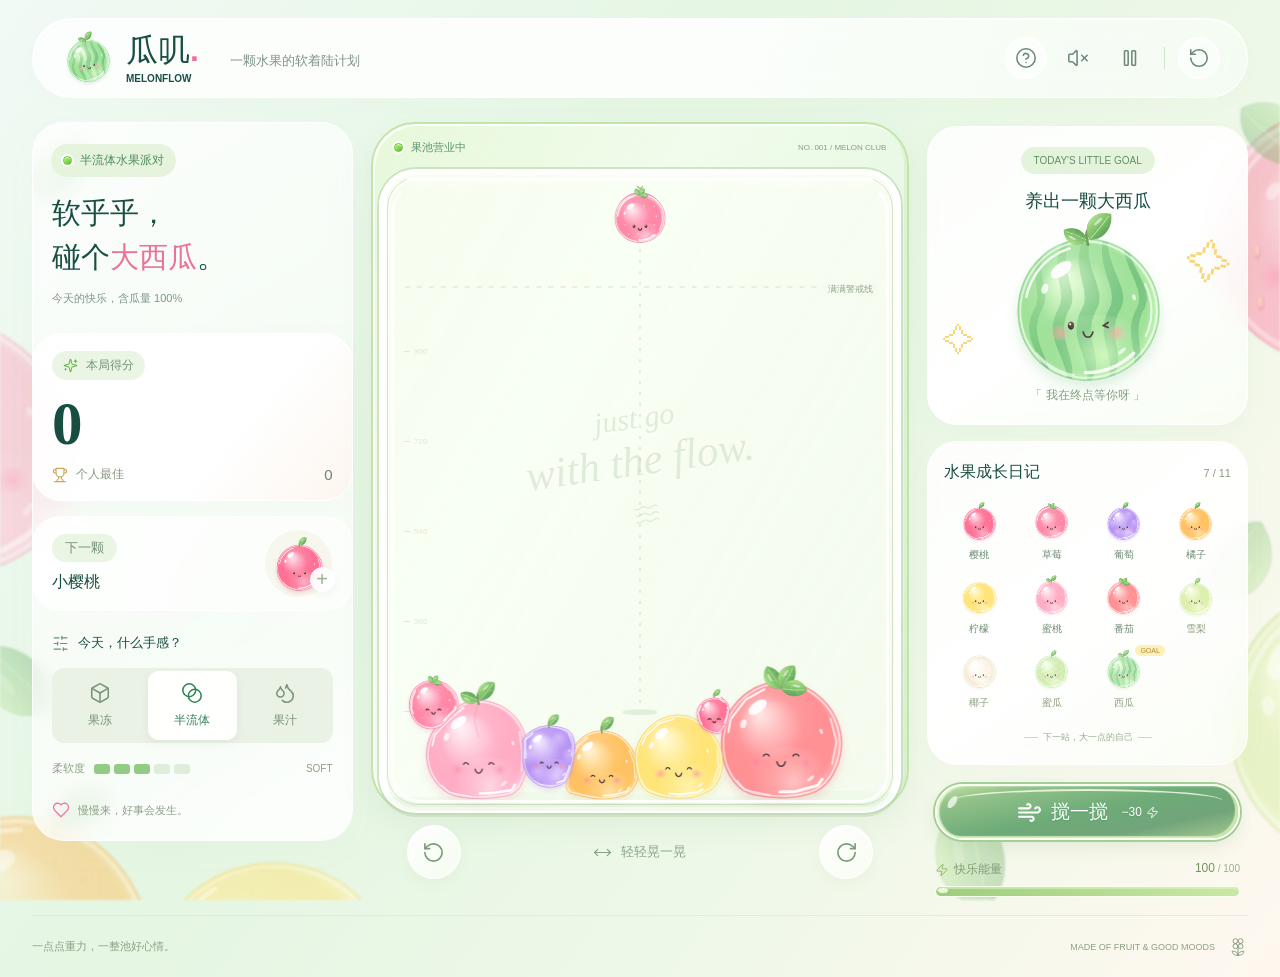
==== MelonFlow.html @ a5ca7ea1 "初始化仓库" ====
<!doctype html>
<html lang="zh-CN">
<head>
<!-- Third-party licenses
The MIT License (MIT)

Copyright (c) Liam Brummitt and contributors.

Permission is hereby granted, free of charge, to any person obtaining a copy
of this software and associated documentation files (the "Software"), to deal
in the Software without restriction, including without limitation the rights
to use, copy, modify, merge, publish, distribute, sublicense, and/or sell
copies of the Software, and to permit persons to whom the Software is
furnished to do so, subject to the following conditions:

The above copyright notice and this permission notice shall be included in
all copies or substantial portions of the Software.

THE SOFTWARE IS PROVIDED "AS IS", WITHOUT WARRANTY OF ANY KIND, EXPRESS OR
IMPLIED, INCLUDING BUT NOT LIMITED TO THE WARRANTIES OF MERCHANTABILITY,
FITNESS FOR A PARTICULAR PURPOSE AND NONINFRINGEMENT. IN NO EVENT SHALL THE
AUTHORS OR COPYRIGHT HOLDERS BE LIABLE FOR ANY CLAIM, DAMAGES OR OTHER
LIABILITY, WHETHER IN AN ACTION OF CONTRACT, TORT OR OTHERWISE, ARISING FROM,
OUT OF OR IN CONNECTION WITH THE SOFTWARE OR THE USE OR OTHER DEALINGS IN
THE SOFTWARE.

ISC License

Copyright (c) for portions of Lucide are held by Cole Bemis 2013-2022 as part of Feather (MIT). All other copyright (c) for Lucide are held by Lucide Contributors 2022.

Permission to use, copy, modify, and/or distribute this software for any
purpose with or without fee is hereby granted, provided that the above
copyright notice and this permission notice appear in all copies.

THE SOFTWARE IS PROVIDED "AS IS" AND THE AUTHOR DISCLAIMS ALL WARRANTIES
WITH REGARD TO THIS SOFTWARE INCLUDING ALL IMPLIED WARRANTIES OF
MERCHANTABILITY AND FITNESS. IN NO EVENT SHALL THE AUTHOR BE LIABLE FOR
ANY SPECIAL, DIRECT, INDIRECT, OR CONSEQUENTIAL DAMAGES OR ANY DAMAGES
WHATSOEVER RESULTING FROM LOSS OF USE, DATA OR PROFITS, WHETHER IN AN
ACTION OF CONTRACT, NEGLIGENCE OR OTHER TORTIOUS ACTION, ARISING OUT OF
OR IN CONNECTION WITH THE USE OR PERFORMANCE OF THIS SOFTWARE.

-->
  <meta charset="UTF-8">
  <meta name="viewport" content="width=device-width, initial-scale=1, viewport-fit=cover">
  <meta name="theme-color" content="#f4f8f4">
  <meta name="description" content="瓜叽 MelonFlow，一池软乎乎的水果，半流体物理合成小游戏。">
  <title>瓜叽 MelonFlow · 半流体水果派对</title>
  <style>
@charset "UTF-8";
:root {
  font-family: "Segoe UI", "PingFang SC", "Microsoft YaHei", sans-serif;
  color: #194e43;
  background: #eef9ec;
  font-synthesis: none;
  --ink: #194e43;
  --muted: #7e9786;
  --green: #68aa70;
  --line: #dcebd6;
  --pink: #ed76a0;
  --mint: #e8f4e2;
  --glass: linear-gradient(145deg, #ffffffd9, #fffffff0 55%, #fafff8b5);
}
* { box-sizing: border-box; letter-spacing: 0; }
body { margin: 0; min-width: 320px; background: linear-gradient(125deg, #f1faf5 0%, #e5f6e3 39%, #edf8e8 66%, #fff8f0 100%); }
#orchard-backdrop { position: fixed; inset: 0; width: 100%; height: 100%; pointer-events: none; z-index: 0; filter: blur(1.2px); }
button, a { -webkit-tap-highlight-color: transparent; }
button { font: inherit; cursor: pointer; transition: background .18s, transform .18s, box-shadow .18s; }
button:disabled { cursor: default; }
button:focus-visible, a:focus-visible { outline: 3px solid #f48ab0; outline-offset: 4px; }
button:hover:not(:disabled) { transform: translateY(-2px); }
button:active:not(:disabled) { transform: translateY(1px); }
svg { width: 20px; height: 20px; stroke-width: 1.7; flex-shrink: 0; }
button svg { pointer-events: none; }
h1, h2, p { margin: 0; }
h2 { font-size: 16px; font-weight: 650; }
[hidden] { display: none !important; }
.app-shell { position: relative; z-index: 1; max-width: 1440px; padding: 20px 48px 0; margin: auto; }
.site-header { height: 80px; display: flex; align-items: center; border: 1px solid #ffffffdb; border-radius: 40px; padding: 0 27px; gap: 31px; background: linear-gradient(110deg, #ffffffc9, #ffffffe0 52%, #fafffa8f); box-shadow: 0 7px 25px #648e4b04, inset 0 1px 0 #fff; backdrop-filter: blur(12px); }
.brand { display: flex; align-items: center; text-decoration: none; color: var(--ink); gap: 10px; }
.brand-fruit { width: 56px; height: 56px; transform: rotate(-8deg); }
.brand-type { display: flex; flex-direction: column; gap: 0; }
.brand-type strong { font-size: 32px; font-weight: 900; line-height: 1.15; }
.brand-dot { color: #ee6e9e; }
.brand-type > span { font-size: 10px; font-weight: 750; margin-top: 4px; }
.header-caption { font-size: 13px; color: #7f9388; padding-top: 6px; }
.header-actions { margin-left: auto; display: flex; align-items: center; gap: 10px; }
.icon-button { width: 42px; height: 42px; border: 1px solid transparent; background: transparent; color: #6d8876; border-radius: 50%; display: grid; place-items: center; }
.icon-button:first-child, .icon-button:last-child { background: #ffffff82; border-color: #ffffffc9; box-shadow: inset 0 1px 2px #fff; }
.icon-button:hover { background: #fff; color: #378757; box-shadow: 0 4px 12px #7fbc7d1f; }
.icon-button svg { width: 22px; height: 22px; }
.action-divider { width: 1px; height: 22px; background: #cfe5ce; margin: 0 3px; }

.game-layout { display: grid; grid-template-columns: minmax(235px, .94fr) minmax(390px, 1.58fr) minmax(235px, .94fr); gap: 22px; margin: 24px 0 18px; align-items: start; }
.left-column, .right-column { min-width: 0; }
.left-column { background: linear-gradient(150deg, #ffffffc4, #ffffff8f 48%, #ffffffe0); border: 1px solid #ffffffd9; border-radius: 38px; padding: 24px 23px 23px; box-shadow: 0 12px 36px #83a97407; backdrop-filter: blur(9px); }
.intro { padding: 0 0 7px; }
.eyebrow { font-size: 12px; font-weight: 650; color: #4f8d5c; display: inline-flex; align-items: center; gap: 8px; }
.intro .eyebrow { border-radius: 20px; padding: 8px 12px; margin-left: -1px; background: #e6f4de; }
.live-dot { width: 9px; height: 9px; border: 1px solid #6cc33f; border-radius: 50%; background: linear-gradient(135deg, #b6f973, #53bd35); box-shadow: 0 0 0 2px #ffffffd9, inset 0 1px 1px #e9ffbd; display: inline-block; }
.intro h1 { font-size: 35px; line-height: 1.53; font-weight: 850; margin-top: 14px; white-space: nowrap; }
.pink-word { color: #ec7299; }
.handwritten { font-size: 13px; color: #7f9688; display: block; margin-top: 9px; line-height: 1.7; }
.score-section { position: relative; padding: 19px 23px 18px; margin: 19px -24px 0; border: 1px solid #fff; border-radius: 29px; background: linear-gradient(130deg, #ffffffdb, #fffffff0 62%, #fff3edc4); box-shadow: 0 4px 21px #a9ce940b; }
.section-label { font-size: 13px; color: #749378; display: flex; gap: 8px; align-items: center; }
.score-section .section-label { display: inline-flex; padding: 6px 11px; border-radius: 20px; background: #ebf5e5; font-size: 12px; }
.section-label svg { width: 15px; height: 15px; color: #6ab847; }
.score-number { font-family: Georgia, "Times New Roman", serif; font-size: 69px; font-weight: 600; line-height: 1.05; margin-top: 12px; color: #184e41; font-variant-numeric: tabular-nums; }
.score-number.pop { animation: score-pop .3s ease; }
.best-score { display: flex; align-items: center; gap: 8px; font-size: 12px; color: #859780; margin-top: 10px; }
.best-score svg { width: 16px; height: 16px; color: #cea75c; }
.best-score strong { font-size: 15px; font-weight: 500; color: #718269; margin-left: auto; }
.next-section { display: flex; align-items: center; justify-content: space-between; padding: 13px 23px; margin: 15px -24px 0; min-height: 108px; border: 1px solid #ffffffba; border-radius: 28px; background: linear-gradient(125deg, #ffffffd9, #ffffff80); }
.next-section .section-label { background: #eaf5e4; display: inline-flex; border-radius: 16px; padding: 5px 13px; }
.next-name { font-size: 16px; font-weight: 650; margin-top: 10px; }
.next-fruit-wrap { width: 84px; height: 84px; position: relative; background: linear-gradient(135deg, #f6f8ed, #f3f1e4b3); border: 1px solid #ffffffc9; border-radius: 50%; }
.next-fruit-wrap canvas { width: 82px; height: 82px; }
.next-plus { position: absolute; right: -3px; bottom: 5px; background: #ffffffed; box-shadow: 0 3px 8px #87a5741a; border: 1px solid #fff; border-radius: 50%; width: 25px; height: 25px; display: grid; place-items: center; font-size: 20px; color: #9bb18f; }
.physics-section { padding-top: 23px; }
.physics-section h2 { display: flex; align-items: center; gap: 9px; font-size: 14px; }
.physics-section h2 svg { width: 17px; height: 17px; color: #6c9277; }
.mode-options { display: grid; grid-template-columns: repeat(3, 1fr); gap: 3px; background: #eaf2e5; padding: 3px; border-radius: 12px; margin-top: 16px; }
.mode-options button { display: flex; flex-direction: column; align-items: center; gap: 8px; border: 1px solid transparent; color: #7a927c; background: transparent; padding: 10px 2px; border-radius: 10px; font-size: 12px; white-space: nowrap; }
.mode-options button svg { width: 22px; height: 22px; }
.mode-options button.active { background: #fffffffa; color: #34865b; border-color: #fff; box-shadow: 0 4px 10px #87b0881f; }
.material-readout { display: flex; gap: 9px; align-items: center; color: #8ca086; font-size: 11px; margin-top: 18px; }
.material-readout > span:last-child { margin-left: auto; font-size: 10px; }
.softness-meter { display: flex; gap: 4px; }
.softness-meter b { height: 10px; width: 16px; background: #96cb85; border-radius: 3px; }
.softness-meter b:nth-child(n+4) { background: #ddecda; }
.little-note { font-size: 12px; color: #8da18a; margin-top: 28px; display: flex; align-items: center; gap: 8px; }
.little-note svg { width: 18px; height: 18px; color: #f474a4; }

.play-column { position: relative; isolation: isolate; padding: 4px 8px 0; }
.play-column:before { content: ""; position: absolute; inset: 0 0 79px; z-index: -1; border: 2px solid #c1e4a8; border-radius: 44px; background: linear-gradient(120deg, #e6f8ce96, #f6fff1ad 35%, #c7e8bf61 100%); box-shadow: inset 2px 2px 0 #ffffffd6, inset -3px -2px 0 #d4edc58c, 0 13px 30px #84a7731a; }
.stage-heading { display: flex; justify-content: space-between; align-items: center; font-size: 12px; color: #5c9470; height: 43px; margin: 0 21px; }
.stage-heading > span:first-child { display: flex; align-items: center; gap: 8px; }
.stage-id { font-size: 9px; color: #82a07b; }
.tank { aspect-ratio: 520 / 640; width: 100%; position: relative; isolation: isolate; border: 2px solid #ffffffe6; border-radius: 37px; background: #fbfff6b8; box-shadow: 0 0 0 2px #c1d7b5a8, inset 0 0 0 4px #ffffffb8, inset 5px 0 1px #fff, inset -5px 0 1px #fff, inset 0 -8px 2px #e2eed49c, 0 4px 0 #a9c89959; overflow: hidden; transition: transform .18s ease; }
.tank:before { content: ""; position: absolute; inset: 6px; border: 1px solid #aecb9e80; border-radius: 31px; box-shadow: inset 1px 2px 0 #fff, 0 0 1px #fff; z-index: 3; pointer-events: none; }
.tank:after { content: ""; pointer-events: none; position: absolute; inset: 12px 10px 8px; border: 3px solid transparent; border-left-color: #ffffffd9; border-right-color: #ffffffdb; border-bottom-color: #ffffffd9; border-radius: 30px; z-index: 4; }
.tank-topline { position: absolute; top: 6px; left: 26px; right: 26px; height: 4px; border-radius: 8px; background: #ffffffed; z-index: 3; box-shadow: 0 4px 5px #fafff0c9; }
#game-canvas { position: absolute; inset: 0; width: 100%; height: 100%; touch-action: none; z-index: 2; cursor: crosshair; outline: none; }
.tank-watermark { position: absolute; left: 0; right: 0; top: 36%; display: flex; align-items: center; flex-direction: column; pointer-events: none; color: #bfdab780; text-shadow: 0 2px 0 #ffffffb0; transform: rotate(-8deg); font-family: Georgia, serif; z-index: 0; }
.tank-watermark span { font-size: 30px; font-style: italic; }
.tank-watermark strong { font-size: 43px; font-style: italic; font-weight: 400; line-height: 1.2; }
.tank-watermark svg { margin-top: 14px; width: 36px; height: 27px; stroke-width: 1; }
.danger-tag { position: absolute; top: 17.5%; right: 21px; font-size: 9px; color: #91aa8a; background: #f5fbf1b8; padding: 0 5px; pointer-events: none; z-index: 3; }
.tilt-controls { display: flex; align-items: center; justify-content: space-between; padding: 0 28px; height: 79px; }
.tilt-button { background: linear-gradient(140deg, #fffffff5, #fbfff6a1); border: 1px solid #fff; border-radius: 50%; color: #7d9a78; width: 54px; height: 54px; box-shadow: 0 5px 14px #7ba56710, inset 0 2px 1px #fff; display: grid; place-items: center; touch-action: none; user-select: none; }
.tilt-button svg { width: 23px; height: 23px; }
.tilt-controls > span { font-size: 13px; color: #86a484; display: flex; align-items: center; gap: 9px; }
.tilt-controls > span svg { width: 19px; height: 19px; stroke-width: 1.5; }
.combo-toast { position: absolute; top: 23%; left: 0; right: 0; text-align: center; font-size: 22px; font-weight: 800; color: #ea7999; text-shadow: 0 2px 0 #fff; z-index: 4; pointer-events: none; opacity: 0; transform: translateY(8px); transition: .2s; }
.combo-toast.show { opacity: 1; transform: translateY(0); }

.right-column { padding-top: 4px; }
.goal-section { position: relative; text-align: center; border: 1px solid #fff; border-radius: 36px; background: var(--glass); padding: 23px 20px 20px; box-shadow: 0 8px 22px #a1be8510; backdrop-filter: blur(10px); }
.tag { font-size: 10px; background: #e4f4dc; color: #609064; border-radius: 20px; padding: 8px 13px; display: inline-block; }
.goal-section h2 { font-size: 21px; margin-top: 15px; font-weight: 750; }
.goal-fruit { position: relative; height: 185px; display: flex; justify-content: center; align-items: center; margin-top: 8px; }
.goal-fruit canvas { width: 240px; height: 212px; max-width: 100%; object-fit: contain; animation: float 4.6s ease-in-out infinite; }
.spark { position: absolute; color: #f7d777; text-shadow: 0 1px 0 #fff, 1px 0 0 #fff; font-size: 46px; font-family: Georgia, serif; }
.spark-one { top: 17px; right: 0; transform: rotate(9deg); }
.spark-two { bottom: 20px; left: 0; font-size: 32px; }
.goal-caption { font-size: 12px; color: #829e7e; display: inline-block; margin-top: 7px; }
.evolution-section { border: 1px solid #fff; border-radius: 30px; padding: 22px 23px 21px; margin-top: 16px; background: var(--glass); box-shadow: 0 7px 25px #9abc8a08; backdrop-filter: blur(10px); }
.section-title { display: flex; align-items: center; justify-content: space-between; gap: 5px; }
.section-title h2 { font-size: 16px; font-weight: 700; }
.section-title > span { font-size: 11px; color: #879d7e; }
.fruit-collection { display: grid; grid-template-columns: repeat(4, 1fr); gap: 13px 5px; margin-top: 20px; }
.fruit-item { display: flex; flex-direction: column; align-items: center; gap: 5px; position: relative; }
.fruit-item canvas { width: 49px; height: 49px; max-width: 100%; object-fit: contain; transition: transform .2s; }
.fruit-item:hover canvas { transform: translateY(-3px) rotate(-7deg); }
.fruit-item span { font-size: 10px; color: #718d76; white-space: nowrap; }
.fruit-item.undiscovered canvas { opacity: .82; }
.fruit-item.undiscovered span { color: #8ea181; }
.fruit-item:last-child:after { content: "GOAL"; position: absolute; top: -3px; right: -6px; color: #a68c43; background: #fff1b5; border-radius: 10px; padding: 2px 5px; font-size: 7px; }
.fruit-item.just-found canvas { animation: score-pop .5s; }
.evolution-foot { display: flex; align-items: center; justify-content: center; gap: 7px; font-size: 10px; color: #95ac8e; white-space: nowrap; margin-top: 21px; }
.mini-line { height: 1px; width: 22px; background: #caddc1; }
.stir-section { margin-top: 19px; padding: 0 8px; }
.stir-button { position: relative; isolation: isolate; overflow: hidden; width: 100%; height: 60px; display: flex; align-items: center; justify-content: center; gap: 9px; color: #fff; background: linear-gradient(168deg, #c4e5a6 0%, #93c28a 17%, #6eac78 48%, #71a47a 74%, #a6ca92 100%); border: 2px solid #f9fff0; border-radius: 32px; box-shadow: 0 0 0 2px #a4ce97, inset 2px 0 2px #f7ffe6, inset -3px -2px 1px #c9e4ad, 0 7px 18px #7eaa6329; text-shadow: 0 1px 1px #3d885b66; font-size: 19px; font-weight: 700; }
.stir-button:before { content: ""; position: absolute; inset: 3px 16px 50%; border-top: 2px solid #faffefcc; border-radius: 50%; pointer-events: none; }
.stir-button:after { content: ""; position: absolute; left: 12px; top: 9px; width: 7px; height: 14px; background: #ffffffb3; border-radius: 50%; transform: rotate(35deg); pointer-events: none; }
.stir-button:hover { box-shadow: 0 0 0 2px #93c583, inset 2px 0 2px #f7ffe6, inset -3px -2px 1px #c9e4ad, 0 9px 22px #7eaa6338; }
.stir-button:disabled { background: linear-gradient(160deg, #d0e1c6, #a9c1a6); box-shadow: 0 0 0 2px #c4d6bc; color: #f7fff0; }
.stir-button > svg:first-child { width: 25px; height: 25px; stroke-width: 2; }
.stir-button small { margin-left: 5px; font-size: 12px; font-weight: 500; }
.stir-button .small-zap { width: 13px; height: 13px; margin-left: -5px; }
.energy-label { display: flex; justify-content: space-between; font-size: 12px; color: #849b78; margin-top: 21px; }
.energy-label > span { display: flex; align-items: center; gap: 5px; }
.energy-label svg { width: 14px; height: 14px; color: #94ba71; }
.energy-label strong { font-size: 12px; font-weight: 500; color: #739362; }
.energy-label small { font-size: 10px; color: #9ab187; }
.energy-track { height: 11px; background: #e3efd7; border: 1px solid #f8fff0; border-radius: 8px; overflow: hidden; margin-top: 8px; box-shadow: inset 0 1px 2px #9dbd8b22; }
#energy-fill { position: relative; height: 100%; width: 100%; background: linear-gradient(90deg, #9dce7c, #cbe7a7); border-radius: 8px; box-shadow: inset 0 2px 1px #ddf5bf9c; transition: width .3s; }
#energy-fill:before { content: ""; position: absolute; top: 1px; left: 2px; width: 10px; height: 5px; border-radius: 50%; background: #f8ffe8d9; }

.site-footer { border-top: 1px solid #d6e8d0a3; margin-top: 17px; min-height: 62px; display: flex; justify-content: space-between; align-items: center; font-size: 11px; color: #8ba083; }
.footer-brand { font-size: 9px; display: flex; align-items: center; gap: 13px; }
.footer-brand svg { height: 20px; width: 20px; stroke-width: 1.2; }
.tank-overlay { position: absolute; inset: 0; z-index: 8; background: #f7fff2eb; backdrop-filter: blur(10px); display: flex; flex-direction: column; align-items: center; justify-content: center; padding: 25px; text-align: center; }
.tank-overlay h2 { font-size: 25px; margin-top: 18px; }
.tank-overlay p { font-size: 14px; color: #809b79; margin: 15px 0 30px; }
.overlay-symbol { width: 78px; height: 78px; background: #e4f2d7; border: 2px solid #fff; border-radius: 50%; display: grid; place-items: center; }
.overlay-symbol svg { width: 32px; height: 32px; color: #81a66b; }
.tank-overlay canvas { width: 140px; height: 140px; }
.tank-overlay .eyebrow { margin-top: 20px; }
.primary-button, .secondary-button { border-radius: 20px; padding: 12px 22px; display: inline-flex; align-items: center; justify-content: center; gap: 9px; font-size: 14px; min-height: 44px; }
.primary-button { background: linear-gradient(145deg, #8ec583, #66a878); border: 1px solid #fff; color: #fff; box-shadow: 0 3px 9px #83b87533; }
.primary-button svg { width: 17px; height: 17px; }
.secondary-button { color: #729566; border: 1px solid #d8e9cb; background: #f6fbed; }
.modal { max-width: 490px; width: calc(100% - 32px); padding: 37px; border: 2px solid #fff; border-radius: 30px; background: #fafff5; color: var(--ink); box-shadow: 0 20px 100px #4c774129; }
.modal::backdrop { background: #4e78503b; backdrop-filter: blur(6px); }
.modal > .modal-close.icon-button { position: absolute; right: 12px; top: 12px; }
.modal h2 { font-size: 22px; margin: 17px 0; }
.modal p { font-size: 13px; color: #71916b; line-height: 1.9; margin: 12px 0; }
.modal > .primary-button { margin-top: 22px; }
.key-guide { display: flex; flex-wrap: wrap; gap: 13px 16px; margin-top: 25px; }
.key-guide > span { font-size: 10px; color: #819877; display: flex; align-items: center; gap: 4px; }
kbd { font-family: inherit; display: inline-block; border: 1px solid #d8e8cf; border-radius: 5px; padding: 3px 5px; background: #ecf6e5; font-size: 10px; }
.dialog-actions { display: flex; gap: 10px; justify-content: flex-end; margin-top: 25px; }
.compact-modal h2 { margin-top: 0; }
.notice { position: fixed; bottom: 28px; left: 50%; transform: translate(-50%, 15px); background: #5d9770; color: #fff; padding: 13px 22px; border: 1px solid #ffffffb3; border-radius: 24px; box-shadow: 0 5px 20px #56814b24; font-size: 13px; z-index: 25; opacity: 0; transition: .2s; pointer-events: none; max-width: 90%; text-align: center; }
.notice.show { opacity: 1; transform: translate(-50%, 0); }
@keyframes float { 0%,100% { transform: translateY(0) rotate(-6deg); } 50% { transform: translateY(-5px) rotate(-3deg); } }
@keyframes score-pop { 0%,100% { transform: scale(1); } 40% { transform: scale(1.08); } }

@media (max-width: 1300px) and (min-width: 981px) {
  .app-shell { padding: 18px 32px 0; }
  .game-layout { grid-template-columns: minmax(210px, .94fr) minmax(360px, 1.58fr) minmax(210px, .94fr); gap: 18px; }
  .left-column { padding: 21px 19px; border-radius: 32px; }
  .intro h1 { font-size: 29px; }
  .handwritten { font-size: 11px; }
  .score-section { margin-left: -20px; margin-right: -20px; padding: 17px 19px; }
  .score-number { font-size: 61px; }
  .next-section { margin-left: -20px; margin-right: -20px; padding: 12px 19px; min-height: 94px; }
  .next-fruit-wrap, .next-fruit-wrap canvas { width: 69px; height: 69px; }
  .physics-section h2 { font-size: 13px; }
  .little-note { font-size: 11px; margin-top: 25px; }
  .goal-section { padding: 20px 15px; border-radius: 30px; }
  .goal-section h2 { font-size: 18px; }
  .goal-fruit { height: 159px; }
  .goal-fruit canvas { width: 204px; height: 180px; }
  .evolution-section { padding: 20px 16px; }
  .fruit-collection { gap: 12px 2px; margin-top: 17px; }
  .fruit-item canvas { width: 43px; height: 43px; }
  .evolution-foot { font-size: 9px; gap: 5px; }
  .mini-line { width: 14px; }
  .stage-heading { margin: 0 15px; font-size: 11px; }
  .stage-id { font-size: 8px; }
  .stir-button { height: 56px; }
}
@media (max-width: 980px) and (min-width: 681px) {
  .app-shell { padding: 17px 28px 0; max-width: 850px; }
  .site-header { padding: 0 20px; height: 75px; gap: 16px; }
  .header-caption { font-size: 10px; }
  .header-actions { gap: 5px; }
  .game-layout { grid-template-columns: 228px minmax(300px, 1fr); gap: 20px; }
  .left-column { padding: 20px 18px; border-radius: 30px; }
  .intro h1 { font-size: 27px; }
  .handwritten { font-size: 10px; }
  .score-section { margin-left: -19px; margin-right: -19px; padding: 18px; }
  .next-section { margin-left: -19px; margin-right: -19px; padding: 12px 18px; }
  .next-fruit-wrap, .next-fruit-wrap canvas { width: 64px; height: 64px; }
  .physics-section h2 { font-size: 13px; }
  .material-readout { gap: 5px; font-size: 10px; }
  .softness-meter b { width: 13px; }
  .little-note { font-size: 10px; }
  .stage-heading { font-size: 10px; margin: 0 13px; }
  .stage-id { font-size: 7px; }
  .tilt-controls { padding: 0 15px; }
  .tilt-controls > span { font-size: 11px; }
  .right-column { grid-column: 1 / -1; display: grid; grid-template-columns: 210px 1fr; align-items: start; gap: 16px; padding: 0; }
  .goal-section { padding: 18px 12px; grid-column: 1; }
  .goal-section h2 { font-size: 16px; }
  .goal-fruit { height: 120px; }
  .goal-fruit canvas { width: 165px; height: 146px; }
  .tag { font-size: 8px; }
  .goal-caption { font-size: 10px; }
  .evolution-section { grid-column: 2; grid-row: 1 / 3; margin: 0; padding: 23px; }
  .fruit-collection { grid-template-columns: repeat(4, 1fr); }
  .stir-section { grid-column: 1; margin: 0; padding: 0 4px; }
  .stir-button { height: 49px; font-size: 16px; }
  .energy-label { margin-top: 17px; }
}
@media (max-width: 680px) {
  .app-shell { padding: 12px 14px 0; }
  #orchard-backdrop { opacity: .65; }
  .site-header { height: 66px; padding: 0 12px; gap: 12px; border-radius: 32px; }
  .brand { gap: 6px; }
  .brand-fruit { width: 43px; height: 43px; }
  .brand-type strong { font-size: 25px; }
  .brand-type > span { font-size: 7px; margin-top: 2px; }
  .header-caption { display: none; }
  .header-actions { gap: 2px; }
  .icon-button { width: 33px; height: 33px; }
  .icon-button svg { width: 18px; height: 18px; }
  .action-divider { margin: 0 2px; height: 17px; }
  .game-layout { display: flex; flex-direction: column; gap: 0; margin: 16px auto 0; max-width: 470px; }
  .left-column { width: 100%; display: grid; grid-template-columns: minmax(0, 1.75fr) minmax(100px, 1fr); align-items: stretch; gap: 10px; margin-bottom: 14px; padding: 0; background: none; border: 0; border-radius: 0; box-shadow: none; backdrop-filter: none; }
  .intro, .physics-section, .little-note { display: none; }
  .score-section { padding: 11px 15px; margin: 0; border: 1px solid #fff; border-radius: 23px; display: grid; grid-template-columns: .8fr 1fr; column-gap: 10px; align-items: center; background: #ffffffc9; }
  .score-section .section-label { font-size: 9px; background: none; padding: 0; gap: 4px; white-space: nowrap; }
  .score-section .section-label svg { width: 11px; height: 11px; }
  .score-number { font-size: 37px; margin-top: 5px; grid-column: 1; grid-row: 2; line-height: 1; }
  .best-score { grid-column: 2; grid-row: 1 / 3; margin: 0; display: flex; flex-wrap: wrap; column-gap: 4px; row-gap: 6px; align-self: center; font-size: 9px; }
  .best-score svg { width: 12px; height: 12px; }
  .best-score strong { flex-basis: 100%; margin: 0 0 0 16px; font-size: 16px; }
  .next-section { padding: 10px 8px; margin: 0; min-height: 0; border: 1px solid #fff; border-radius: 23px; justify-content: center; gap: 3px; background: #ffffffc9; }
  .next-section .section-label { font-size: 10px; background: none; padding: 0; }
  .next-name { font-size: 9px; margin-top: 8px; white-space: nowrap; }
  .next-fruit-wrap, .next-fruit-wrap canvas { width: 44px; height: 44px; }
  .next-plus { width: 15px; height: 15px; font-size: 12px; bottom: 0; }
  .play-column { width: 100%; padding: 2px 6px 0; }
  .play-column:before { border-radius: 29px; bottom: 63px; }
  .stage-heading { height: 35px; margin: 0 12px; font-size: 10px; }
  .live-dot { width: 7px; height: 7px; }
  .stage-id { font-size: 7px; }
  .tank { border-radius: 25px; }
  .tank:before { inset: 4px; border-radius: 21px; }
  .tank:after { inset: 9px 7px 6px; border-width: 2px; border-radius: 20px; }
  .tank-topline { left: 22px; right: 22px; top: 5px; height: 2px; }
  .tank-watermark span { font-size: 24px; }
  .tank-watermark strong { font-size: 33px; }
  .danger-tag { font-size: 7px; right: 12px; }
  .tilt-controls { height: 63px; padding: 0 15px; }
  .tilt-button { width: 43px; height: 43px; }
  .tilt-button svg { width: 19px; height: 19px; }
  .tilt-controls > span { font-size: 11px; }
  .tilt-controls > span svg { width: 16px; height: 16px; }
  .right-column { display: flex; flex-direction: column; width: 100%; padding: 0; margin-top: 7px; gap: 17px; }
  .goal-section { display: none; }
  .stir-section { order: -1; padding: 0 6px; margin: 0; display: grid; grid-template-columns: 1fr 1fr; gap: 0 23px; border: 0; align-items: center; }
  .stir-button { grid-column: 2; grid-row: 1 / 3; height: 47px; font-size: 16px; gap: 6px; }
  .stir-button > svg:first-child { width: 21px; height: 21px; }
  .stir-button small { font-size: 10px; margin-left: 1px; }
  .energy-label { grid-column: 1; grid-row: 1; margin: 0; font-size: 10px; }
  .energy-label strong { font-size: 10px; }
  .energy-label small { font-size: 8px; }
  .energy-label svg { width: 12px; height: 12px; }
  .energy-track { grid-column: 1; grid-row: 2; margin-top: 0; height: 9px; }
  .evolution-section { order: 1; padding: 20px; margin: 0; border-radius: 25px; }
  .section-title h2 { font-size: 14px; }
  .section-title > span { font-size: 10px; }
  .fruit-collection { grid-template-columns: repeat(6, 1fr); gap: 13px 3px; margin-top: 17px; }
  .fruit-item canvas { height: 43px; width: 43px; }
  .fruit-item span { font-size: 9px; }
  .fruit-item:last-child:after { right: -5px; font-size: 6px; padding: 1px 3px; }
  .evolution-foot { margin-top: 18px; font-size: 9px; }
  .site-footer { margin-top: 21px; min-height: 56px; font-size: 9px; justify-content: center; }
  .footer-brand { display: none; }
  .mobile-physics { display: block; order: 0; width: 100%; padding: 17px 20px; margin: 0; border: 1px solid #fff; border-radius: 24px; background: #ffffffc9; }
  .mobile-physics h2 { font-size: 12px; }
  .mobile-physics h2 svg { width: 15px; height: 15px; }
  .mobile-physics .mode-options { grid-template-columns: repeat(3, 1fr); margin-top: 12px; }
  .mobile-physics .mode-options button { flex-direction: row; justify-content: center; padding: 10px 5px; gap: 8px; font-size: 11px; }
  .mobile-physics .mode-options svg { width: 18px; height: 18px; }
  .mobile-physics .material-readout { display: none; }
  .tank-overlay h2 { font-size: 21px; }
  .tank-overlay p { font-size: 12px; }
  .modal { padding: 27px; border-radius: 26px; }
  .modal h2 { font-size: 20px; }
}
@media (max-width: 380px) {
  .app-shell { padding-left: 10px; padding-right: 10px; }
  .brand-fruit { width: 34px; height: 34px; }
  .brand-type strong { font-size: 22px; }
  .brand-type > span { font-size: 6px; }
  .header-actions { gap: 0; }
  .icon-button { width: 30px; height: 32px; }
  .site-header { gap: 7px; padding: 0 10px; }
  .score-section { padding: 11px 12px; column-gap: 5px; }
  .fruit-item canvas { width: 37px; height: 37px; }
  .evolution-section { padding: 19px 15px; }
  .tank-watermark strong { font-size: 28px; }
}
@media (prefers-reduced-motion: reduce) { *, *:before, *:after { animation: none !important; transition: none !important; } }

</style>
  
  
  
  
</head>
<body>
  <canvas id="orchard-backdrop" aria-hidden="true"></canvas>
  <div class="app-shell">
    <header class="site-header">
      <a class="brand" href="./MelonFlow.html" aria-label="瓜叽 MelonFlow 首页">
        <canvas class="brand-fruit" width="112" height="112" aria-hidden="true"></canvas>
        <span class="brand-type"><strong>瓜叽<span class="brand-dot">.</span></strong><span>MELONFLOW</span></span>
      </a>
      <span class="header-caption">一颗水果的软着陆计划</span>
      <nav class="header-actions" aria-label="游戏设置">
        <button class="icon-button" id="help-button" title="玩法" aria-label="查看玩法"><i data-lucide="circle-help"></i></button>
        <button class="icon-button" id="sound-button" title="开启声音" aria-label="开启声音" aria-pressed="false"><i data-lucide="volume-x"></i></button>
        <button class="icon-button" id="pause-button" title="暂停" aria-label="暂停游戏" aria-pressed="false"><i data-lucide="pause"></i></button>
        <span class="action-divider"></span>
        <button class="icon-button" id="restart-button" title="重新开始" aria-label="重新开始"><i data-lucide="rotate-ccw"></i></button>
      </nav>
    </header>

    <main class="game-layout">
      <aside class="left-column">
        <div class="intro">
          <div class="eyebrow"><span class="live-dot"></span> 半流体水果派对</div>
          <h1>软乎乎，<br>碰个<span class="pink-word">大西瓜</span>。</h1>
          <span class="handwritten">今天的快乐，含瓜量 100%</span>
        </div>

        <section class="score-section" aria-label="分数">
          <div class="section-label"><i data-lucide="sparkles"></i> 本局得分</div>
          <div id="score" class="score-number" aria-live="polite">0</div>
          <div class="best-score"><i data-lucide="trophy"></i> 个人最佳 <strong id="best-score">0</strong></div>
        </section>

        <section class="next-section" aria-label="下一颗水果">
          <div><div class="section-label">下一颗</div><div class="next-name" id="next-name">小草莓</div></div>
          <div class="next-fruit-wrap"><canvas id="next-fruit" width="160" height="160" aria-label="下一颗水果预览"></canvas><span class="next-plus">+</span></div>
        </section>

        <section class="physics-section" aria-labelledby="physics-heading">
          <h2 id="physics-heading"><i data-lucide="sliders-horizontal"></i> 今天，什么手感？</h2>
          <div class="mode-options" role="group" aria-label="水果物态">
            <button data-mode="jelly" aria-pressed="false"><i data-lucide="box"></i><span>果冻</span></button>
            <button data-mode="soft" class="active" aria-pressed="true"><i data-lucide="blend"></i><span>半流体</span></button>
            <button data-mode="juice" aria-pressed="false"><i data-lucide="droplets"></i><span>果汁</span></button>
          </div>
          <div class="material-readout"><span id="mode-state">柔软度</span><span class="softness-meter" aria-hidden="true"><b></b><b></b><b></b><b></b><b></b></span><span id="mode-value">SOFT</span></div>
        </section>

        <div class="little-note"><i data-lucide="heart"></i><span>慢慢来，好事会发生。</span></div>
      </aside>

      <section class="play-column" aria-label="水果合成果池">
        <div class="stage-heading"><span><span class="live-dot"></span> <span id="stage-status">果池营业中</span></span><span class="stage-id">NO. 001 / MELON CLUB</span></div>
        <div class="tank" id="tank">
          <div class="tank-topline"></div>
          <canvas id="game-canvas" width="520" height="640" tabindex="0" aria-label="水果果池，移动指针瞄准，点击投放；方向键瞄准，回车投放"></canvas>
          <div class="tank-watermark" aria-hidden="true"><span>just go</span><strong>with the flow.</strong><i data-lucide="waves"></i></div>
          <div class="danger-tag" aria-hidden="true">满满警戒线</div>
          <div class="combo-toast" id="combo-toast" role="status"></div>
          <div class="tank-overlay" id="pause-overlay" hidden><div class="overlay-symbol"><i data-lucide="coffee"></i></div><h2>休息一小口</h2><p>水果们也在等你。</p><button class="primary-button" id="resume-button"><i data-lucide="play"></i> 继续快乐</button></div>
          <div class="tank-overlay" id="gameover-overlay" hidden><canvas id="over-fruit" width="200" height="200"></canvas><div class="eyebrow">这池快乐，已满格</div><h2>下次一定有大西瓜</h2><p>本局得分 <strong id="final-score">0</strong></p><button class="primary-button" id="again-button"><i data-lucide="rotate-ccw"></i> 再来一池</button></div>
        </div>
        <div class="tilt-controls"><button id="tilt-left" class="tilt-button" title="向左倾斜（A）" aria-label="向左倾斜"><i data-lucide="rotate-ccw"></i></button><span><i data-lucide="move-horizontal"></i> 轻轻晃一晃</span><button id="tilt-right" class="tilt-button" title="向右倾斜（D）" aria-label="向右倾斜"><i data-lucide="rotate-cw"></i></button></div>
      </section>

      <aside class="right-column">
        <section class="goal-section" aria-label="终极目标">
          <span class="tag">TODAY'S LITTLE GOAL</span>
          <h2>养出一颗大西瓜</h2>
          <div class="goal-fruit"><span class="spark spark-one">✧</span><canvas id="goal-fruit" width="340" height="300" aria-label="软萌西瓜"></canvas><span class="spark spark-two">✧</span></div>
          <span class="goal-caption">「 我在终点等你呀 」</span>
        </section>

        <section class="evolution-section" aria-labelledby="evolution-heading">
          <div class="section-title"><h2 id="evolution-heading">水果成长日记</h2><span id="discovered-count">5 / 11</span></div>
          <div class="fruit-collection" id="fruit-collection"></div>
          <div class="evolution-foot"><span class="mini-line"></span> 下一站，大一点的自己 <span class="mini-line"></span></div>
        </section>

        <section class="stir-section" aria-label="搅动果池">
          <button class="stir-button" id="stir-button"><i data-lucide="wind"></i><span>搅一搅</span><small>−30</small><i data-lucide="zap" class="small-zap"></i></button>
          <div class="energy-label"><span><i data-lucide="zap"></i> 快乐能量</span><strong><span id="energy-value">100</span><small> / 100</small></strong></div>
          <div class="energy-track" role="progressbar" aria-label="快乐能量" aria-valuemin="0" aria-valuemax="100" aria-valuenow="100"><div id="energy-fill"></div></div>
        </section>
      </aside>
    </main>

    <footer class="site-footer"><span>一点点重力，一整池好心情。</span><span class="footer-brand">MADE OF FRUIT & GOOD MOODS <i data-lucide="flower-2"></i></span></footer>
  </div>

  <dialog id="help-dialog" class="modal">
    <button class="icon-button modal-close" aria-label="关闭玩法"><i data-lucide="x"></i></button>
    <div class="eyebrow">WELCOME TO MELON CLUB</div><h2>一池水果，慢慢变大。</h2>
    <p>移动鼠标瞄准，点击投放；在手机上拖动瞄准，松手投放。两颗相同的水果碰在一起，就会融合长大。</p>
    <p>直接按住水果，就可以揉捏、拉伸，松手后软软地弹回来。切换果冻、半流体、果汁，感受不同弹性。</p>
    <p>按住左右按钮倾斜果池，或消耗 30 能量搅一搅。能量会慢慢恢复。</p>
    <p>水果持续超过警戒线 3 秒，本局结束。合出大西瓜后可以继续挑战更高分！</p>
    <div class="key-guide"><span><kbd>←</kbd><kbd>→</kbd> 瞄准</span><span><kbd>Enter</kbd> 投放</span><span><kbd>A</kbd><kbd>D</kbd> 倾斜</span><span><kbd>Space</kbd> 搅动</span><span><kbd>P</kbd> 暂停</span></div>
    <button class="primary-button modal-close">好，开瓜！ <i data-lucide="arrow-right"></i></button>
  </dialog>
  <dialog id="restart-dialog" class="modal compact-modal"><h2>开启新的一池？</h2><p>本局进度将重新开始，个人最佳会保留。</p><div class="dialog-actions"><button class="secondary-button" id="cancel-restart">继续这局</button><button class="primary-button" id="confirm-restart">重新开始</button></div></dialog>
  <div id="notice" class="notice" role="status"></div>
  <noscript>请开启浏览器 JavaScript 来玩瓜叽。</noscript>
<script>
/*!
 * matter-js 0.20.0 by @liabru
 * http://brm.io/matter-js/
 * License MIT
 */
!function(e,t){"object"==typeof exports&&"object"==typeof module?module.exports=t():"function"==typeof define&&define.amd?define("Matter",[],t):"object"==typeof exports?exports.Matter=t():e.Matter=t()}(this,(function(){return function(e){var t={};function n(o){if(t[o])return t[o].exports;var i=t[o]={i:o,l:!1,exports:{}};return e[o].call(i.exports,i,i.exports,n),i.l=!0,i.exports}return n.m=e,n.c=t,n.d=function(e,t,o){n.o(e,t)||Object.defineProperty(e,t,{enumerable:!0,get:o})},n.r=function(e){"undefined"!=typeof Symbol&&Symbol.toStringTag&&Object.defineProperty(e,Symbol.toStringTag,{value:"Module"}),Object.defineProperty(e,"__esModule",{value:!0})},n.t=function(e,t){if(1&t&&(e=n(e)),8&t)return e;if(4&t&&"object"==typeof e&&e&&e.__esModule)return e;var o=Object.create(null);if(n.r(o),Object.defineProperty(o,"default",{enumerable:!0,value:e}),2&t&&"string"!=typeof e)for(var i in e)n.d(o,i,function(t){return e[t]}.bind(null,i));return o},n.n=function(e){var t=e&&e.__esModule?function(){return e.default}:function(){return e};return n.d(t,"a",t),t},n.o=function(e,t){return Object.prototype.hasOwnProperty.call(e,t)},n.p="",n(n.s=20)}([function(e,t){var n={};e.exports=n,function(){n._baseDelta=1e3/60,n._nextId=0,n._seed=0,n._nowStartTime=+new Date,n._warnedOnce={},n._decomp=null,n.extend=function(e,t){var o,i;"boolean"==typeof t?(o=2,i=t):(o=1,i=!0);for(var r=o;r<arguments.length;r++){var a=arguments[r];if(a)for(var s in a)i&&a[s]&&a[s].constructor===Object?e[s]&&e[s].constructor!==Object?e[s]=a[s]:(e[s]=e[s]||{},n.extend(e[s],i,a[s])):e[s]=a[s]}return e},n.clone=function(e,t){return n.extend({},t,e)},n.keys=function(e){if(Object.keys)return Object.keys(e);var t=[];for(var n in e)t.push(n);return t},n.values=function(e){var t=[];if(Object.keys){for(var n=Object.keys(e),o=0;o<n.length;o++)t.push(e[n[o]]);return t}for(var i in e)t.push(e[i]);return t},n.get=function(e,t,n,o){t=t.split(".").slice(n,o);for(var i=0;i<t.length;i+=1)e=e[t[i]];return e},n.set=function(e,t,o,i,r){var a=t.split(".").slice(i,r);return n.get(e,t,0,-1)[a[a.length-1]]=o,o},n.shuffle=function(e){for(var t=e.length-1;t>0;t--){var o=Math.floor(n.random()*(t+1)),i=e[t];e[t]=e[o],e[o]=i}return e},n.choose=function(e){return e[Math.floor(n.random()*e.length)]},n.isElement=function(e){return"undefined"!=typeof HTMLElement?e instanceof HTMLElement:!!(e&&e.nodeType&&e.nodeName)},n.isArray=function(e){return"[object Array]"===Object.prototype.toString.call(e)},n.isFunction=function(e){return"function"==typeof e},n.isPlainObject=function(e){return"object"==typeof e&&e.constructor===Object},n.isString=function(e){return"[object String]"===toString.call(e)},n.clamp=function(e,t,n){return e<t?t:e>n?n:e},n.sign=function(e){return e<0?-1:1},n.now=function(){if("undefined"!=typeof window&&window.performance){if(window.performance.now)return window.performance.now();if(window.performance.webkitNow)return window.performance.webkitNow()}return Date.now?Date.now():new Date-n._nowStartTime},n.random=function(t,n){return n=void 0!==n?n:1,(t=void 0!==t?t:0)+e()*(n-t)};var e=function(){return n._seed=(9301*n._seed+49297)%233280,n._seed/233280};n.colorToNumber=function(e){return 3==(e=e.replace("#","")).length&&(e=e.charAt(0)+e.charAt(0)+e.charAt(1)+e.charAt(1)+e.charAt(2)+e.charAt(2)),parseInt(e,16)},n.logLevel=1,n.log=function(){console&&n.logLevel>0&&n.logLevel<=3&&console.log.apply(console,["matter-js:"].concat(Array.prototype.slice.call(arguments)))},n.info=function(){console&&n.logLevel>0&&n.logLevel<=2&&console.info.apply(console,["matter-js:"].concat(Array.prototype.slice.call(arguments)))},n.warn=function(){console&&n.logLevel>0&&n.logLevel<=3&&console.warn.apply(console,["matter-js:"].concat(Array.prototype.slice.call(arguments)))},n.warnOnce=function(){var e=Array.prototype.slice.call(arguments).join(" ");n._warnedOnce[e]||(n.warn(e),n._warnedOnce[e]=!0)},n.deprecated=function(e,t,o){e[t]=n.chain((function(){n.warnOnce("🔅 deprecated 🔅",o)}),e[t])},n.nextId=function(){return n._nextId++},n.indexOf=function(e,t){if(e.indexOf)return e.indexOf(t);for(var n=0;n<e.length;n++)if(e[n]===t)return n;return-1},n.map=function(e,t){if(e.map)return e.map(t);for(var n=[],o=0;o<e.length;o+=1)n.push(t(e[o]));return n},n.topologicalSort=function(e){var t=[],o=[],i=[];for(var r in e)o[r]||i[r]||n._topologicalSort(r,o,i,e,t);return t},n._topologicalSort=function(e,t,o,i,r){var a=i[e]||[];o[e]=!0;for(var s=0;s<a.length;s+=1){var l=a[s];o[l]||(t[l]||n._topologicalSort(l,t,o,i,r))}o[e]=!1,t[e]=!0,r.push(e)},n.chain=function(){for(var e=[],t=0;t<arguments.length;t+=1){var n=arguments[t];n._chained?e.push.apply(e,n._chained):e.push(n)}var o=function(){for(var t,n=new Array(arguments.length),o=0,i=arguments.length;o<i;o++)n[o]=arguments[o];for(o=0;o<e.length;o+=1){var r=e[o].apply(t,n);void 0!==r&&(t=r)}return t};return o._chained=e,o},n.chainPathBefore=function(e,t,o){return n.set(e,t,n.chain(o,n.get(e,t)))},n.chainPathAfter=function(e,t,o){return n.set(e,t,n.chain(n.get(e,t),o))},n.setDecomp=function(e){n._decomp=e},n.getDecomp=function(){var e=n._decomp;try{e||"undefined"==typeof window||(e=window.decomp),e||"undefined"==typeof global||(e=global.decomp)}catch(t){e=null}return e}}()},function(e,t){var n={};e.exports=n,n.create=function(e){var t={min:{x:0,y:0},max:{x:0,y:0}};return e&&n.update(t,e),t},n.update=function(e,t,n){e.min.x=1/0,e.max.x=-1/0,e.min.y=1/0,e.max.y=-1/0;for(var o=0;o<t.length;o++){var i=t[o];i.x>e.max.x&&(e.max.x=i.x),i.x<e.min.x&&(e.min.x=i.x),i.y>e.max.y&&(e.max.y=i.y),i.y<e.min.y&&(e.min.y=i.y)}n&&(n.x>0?e.max.x+=n.x:e.min.x+=n.x,n.y>0?e.max.y+=n.y:e.min.y+=n.y)},n.contains=function(e,t){return t.x>=e.min.x&&t.x<=e.max.x&&t.y>=e.min.y&&t.y<=e.max.y},n.overlaps=function(e,t){return e.min.x<=t.max.x&&e.max.x>=t.min.x&&e.max.y>=t.min.y&&e.min.y<=t.max.y},n.translate=function(e,t){e.min.x+=t.x,e.max.x+=t.x,e.min.y+=t.y,e.max.y+=t.y},n.shift=function(e,t){var n=e.max.x-e.min.x,o=e.max.y-e.min.y;e.min.x=t.x,e.max.x=t.x+n,e.min.y=t.y,e.max.y=t.y+o}},function(e,t){var n={};e.exports=n,n.create=function(e,t){return{x:e||0,y:t||0}},n.clone=function(e){return{x:e.x,y:e.y}},n.magnitude=function(e){return Math.sqrt(e.x*e.x+e.y*e.y)},n.magnitudeSquared=function(e){return e.x*e.x+e.y*e.y},n.rotate=function(e,t,n){var o=Math.cos(t),i=Math.sin(t);n||(n={});var r=e.x*o-e.y*i;return n.y=e.x*i+e.y*o,n.x=r,n},n.rotateAbout=function(e,t,n,o){var i=Math.cos(t),r=Math.sin(t);o||(o={});var a=n.x+((e.x-n.x)*i-(e.y-n.y)*r);return o.y=n.y+((e.x-n.x)*r+(e.y-n.y)*i),o.x=a,o},n.normalise=function(e){var t=n.magnitude(e);return 0===t?{x:0,y:0}:{x:e.x/t,y:e.y/t}},n.dot=function(e,t){return e.x*t.x+e.y*t.y},n.cross=function(e,t){return e.x*t.y-e.y*t.x},n.cross3=function(e,t,n){return(t.x-e.x)*(n.y-e.y)-(t.y-e.y)*(n.x-e.x)},n.add=function(e,t,n){return n||(n={}),n.x=e.x+t.x,n.y=e.y+t.y,n},n.sub=function(e,t,n){return n||(n={}),n.x=e.x-t.x,n.y=e.y-t.y,n},n.mult=function(e,t){return{x:e.x*t,y:e.y*t}},n.div=function(e,t){return{x:e.x/t,y:e.y/t}},n.perp=function(e,t){return{x:(t=!0===t?-1:1)*-e.y,y:t*e.x}},n.neg=function(e){return{x:-e.x,y:-e.y}},n.angle=function(e,t){return Math.atan2(t.y-e.y,t.x-e.x)},n._temp=[n.create(),n.create(),n.create(),n.create(),n.create(),n.create()]},function(e,t,n){var o={};e.exports=o;var i=n(2),r=n(0);o.create=function(e,t){for(var n=[],o=0;o<e.length;o++){var i=e[o],r={x:i.x,y:i.y,index:o,body:t,isInternal:!1};n.push(r)}return n},o.fromPath=function(e,t){var n=[];return e.replace(/L?\s*([-\d.e]+)[\s,]*([-\d.e]+)*/gi,(function(e,t,o){n.push({x:parseFloat(t),y:parseFloat(o)})})),o.create(n,t)},o.centre=function(e){for(var t,n,r,a=o.area(e,!0),s={x:0,y:0},l=0;l<e.length;l++)r=(l+1)%e.length,t=i.cross(e[l],e[r]),n=i.mult(i.add(e[l],e[r]),t),s=i.add(s,n);return i.div(s,6*a)},o.mean=function(e){for(var t={x:0,y:0},n=0;n<e.length;n++)t.x+=e[n].x,t.y+=e[n].y;return i.div(t,e.length)},o.area=function(e,t){for(var n=0,o=e.length-1,i=0;i<e.length;i++)n+=(e[o].x-e[i].x)*(e[o].y+e[i].y),o=i;return t?n/2:Math.abs(n)/2},o.inertia=function(e,t){for(var n,o,r=0,a=0,s=e,l=0;l<s.length;l++)o=(l+1)%s.length,r+=(n=Math.abs(i.cross(s[o],s[l])))*(i.dot(s[o],s[o])+i.dot(s[o],s[l])+i.dot(s[l],s[l])),a+=n;return t/6*(r/a)},o.translate=function(e,t,n){n=void 0!==n?n:1;var o,i=e.length,r=t.x*n,a=t.y*n;for(o=0;o<i;o++)e[o].x+=r,e[o].y+=a;return e},o.rotate=function(e,t,n){if(0!==t){var o,i,r,a,s=Math.cos(t),l=Math.sin(t),c=n.x,u=n.y,d=e.length;for(a=0;a<d;a++)i=(o=e[a]).x-c,r=o.y-u,o.x=c+(i*s-r*l),o.y=u+(i*l+r*s);return e}},o.contains=function(e,t){for(var n,o=t.x,i=t.y,r=e.length,a=e[r-1],s=0;s<r;s++){if(n=e[s],(o-a.x)*(n.y-a.y)+(i-a.y)*(a.x-n.x)>0)return!1;a=n}return!0},o.scale=function(e,t,n,r){if(1===t&&1===n)return e;var a,s;r=r||o.centre(e);for(var l=0;l<e.length;l++)a=e[l],s=i.sub(a,r),e[l].x=r.x+s.x*t,e[l].y=r.y+s.y*n;return e},o.chamfer=function(e,t,n,o,a){t="number"==typeof t?[t]:t||[8],n=void 0!==n?n:-1,o=o||2,a=a||14;for(var s=[],l=0;l<e.length;l++){var c=e[l-1>=0?l-1:e.length-1],u=e[l],d=e[(l+1)%e.length],p=t[l<t.length?l:t.length-1];if(0!==p){var f=i.normalise({x:u.y-c.y,y:c.x-u.x}),v=i.normalise({x:d.y-u.y,y:u.x-d.x}),m=Math.sqrt(2*Math.pow(p,2)),y=i.mult(r.clone(f),p),g=i.normalise(i.mult(i.add(f,v),.5)),x=i.sub(u,i.mult(g,m)),h=n;-1===n&&(h=1.75*Math.pow(p,.32)),(h=r.clamp(h,o,a))%2==1&&(h+=1);for(var b=Math.acos(i.dot(f,v))/h,S=0;S<h;S++)s.push(i.add(i.rotate(y,b*S),x))}else s.push(u)}return s},o.clockwiseSort=function(e){var t=o.mean(e);return e.sort((function(e,n){return i.angle(t,e)-i.angle(t,n)})),e},o.isConvex=function(e){var t,n,o,i,r=0,a=e.length;if(a<3)return null;for(t=0;t<a;t++)if(o=(t+2)%a,i=(e[n=(t+1)%a].x-e[t].x)*(e[o].y-e[n].y),(i-=(e[n].y-e[t].y)*(e[o].x-e[n].x))<0?r|=1:i>0&&(r|=2),3===r)return!1;return 0!==r||null},o.hull=function(e){var t,n,o=[],r=[];for((e=e.slice(0)).sort((function(e,t){var n=e.x-t.x;return 0!==n?n:e.y-t.y})),n=0;n<e.length;n+=1){for(t=e[n];r.length>=2&&i.cross3(r[r.length-2],r[r.length-1],t)<=0;)r.pop();r.push(t)}for(n=e.length-1;n>=0;n-=1){for(t=e[n];o.length>=2&&i.cross3(o[o.length-2],o[o.length-1],t)<=0;)o.pop();o.push(t)}return o.pop(),r.pop(),o.concat(r)}},function(e,t,n){var o={};e.exports=o;var i=n(3),r=n(2),a=n(7),s=n(0),l=n(1),c=n(11);!function(){o._timeCorrection=!0,o._inertiaScale=4,o._nextCollidingGroupId=1,o._nextNonCollidingGroupId=-1,o._nextCategory=1,o._baseDelta=1e3/60,o.create=function(t){var n={id:s.nextId(),type:"body",label:"Body",parts:[],plugin:{},angle:0,vertices:i.fromPath("L 0 0 L 40 0 L 40 40 L 0 40"),position:{x:0,y:0},force:{x:0,y:0},torque:0,positionImpulse:{x:0,y:0},constraintImpulse:{x:0,y:0,angle:0},totalContacts:0,speed:0,angularSpeed:0,velocity:{x:0,y:0},angularVelocity:0,isSensor:!1,isStatic:!1,isSleeping:!1,motion:0,sleepThreshold:60,density:.001,restitution:0,friction:.1,frictionStatic:.5,frictionAir:.01,collisionFilter:{category:1,mask:4294967295,group:0},slop:.05,timeScale:1,render:{visible:!0,opacity:1,strokeStyle:null,fillStyle:null,lineWidth:null,sprite:{xScale:1,yScale:1,xOffset:0,yOffset:0}},events:null,bounds:null,chamfer:null,circleRadius:0,positionPrev:null,anglePrev:0,parent:null,axes:null,area:0,mass:0,inertia:0,deltaTime:1e3/60,_original:null},o=s.extend(n,t);return e(o,t),o},o.nextGroup=function(e){return e?o._nextNonCollidingGroupId--:o._nextCollidingGroupId++},o.nextCategory=function(){return o._nextCategory=o._nextCategory<<1,o._nextCategory};var e=function(e,t){t=t||{},o.set(e,{bounds:e.bounds||l.create(e.vertices),positionPrev:e.positionPrev||r.clone(e.position),anglePrev:e.anglePrev||e.angle,vertices:e.vertices,parts:e.parts||[e],isStatic:e.isStatic,isSleeping:e.isSleeping,parent:e.parent||e}),i.rotate(e.vertices,e.angle,e.position),c.rotate(e.axes,e.angle),l.update(e.bounds,e.vertices,e.velocity),o.set(e,{axes:t.axes||e.axes,area:t.area||e.area,mass:t.mass||e.mass,inertia:t.inertia||e.inertia});var n=e.isStatic?"#14151f":s.choose(["#f19648","#f5d259","#f55a3c","#063e7b","#ececd1"]),a=e.isStatic?"#555":"#ccc",u=e.isStatic&&null===e.render.fillStyle?1:0;e.render.fillStyle=e.render.fillStyle||n,e.render.strokeStyle=e.render.strokeStyle||a,e.render.lineWidth=e.render.lineWidth||u,e.render.sprite.xOffset+=-(e.bounds.min.x-e.position.x)/(e.bounds.max.x-e.bounds.min.x),e.render.sprite.yOffset+=-(e.bounds.min.y-e.position.y)/(e.bounds.max.y-e.bounds.min.y)};o.set=function(e,t,n){var i;for(i in"string"==typeof t&&(i=t,(t={})[i]=n),t)if(Object.prototype.hasOwnProperty.call(t,i))switch(n=t[i],i){case"isStatic":o.setStatic(e,n);break;case"isSleeping":a.set(e,n);break;case"mass":o.setMass(e,n);break;case"density":o.setDensity(e,n);break;case"inertia":o.setInertia(e,n);break;case"vertices":o.setVertices(e,n);break;case"position":o.setPosition(e,n);break;case"angle":o.setAngle(e,n);break;case"velocity":o.setVelocity(e,n);break;case"angularVelocity":o.setAngularVelocity(e,n);break;case"speed":o.setSpeed(e,n);break;case"angularSpeed":o.setAngularSpeed(e,n);break;case"parts":o.setParts(e,n);break;case"centre":o.setCentre(e,n);break;default:e[i]=n}},o.setStatic=function(e,t){for(var n=0;n<e.parts.length;n++){var o=e.parts[n];t?(o.isStatic||(o._original={restitution:o.restitution,friction:o.friction,mass:o.mass,inertia:o.inertia,density:o.density,inverseMass:o.inverseMass,inverseInertia:o.inverseInertia}),o.restitution=0,o.friction=1,o.mass=o.inertia=o.density=1/0,o.inverseMass=o.inverseInertia=0,o.positionPrev.x=o.position.x,o.positionPrev.y=o.position.y,o.anglePrev=o.angle,o.angularVelocity=0,o.speed=0,o.angularSpeed=0,o.motion=0):o._original&&(o.restitution=o._original.restitution,o.friction=o._original.friction,o.mass=o._original.mass,o.inertia=o._original.inertia,o.density=o._original.density,o.inverseMass=o._original.inverseMass,o.inverseInertia=o._original.inverseInertia,o._original=null),o.isStatic=t}},o.setMass=function(e,t){var n=e.inertia/(e.mass/6);e.inertia=n*(t/6),e.inverseInertia=1/e.inertia,e.mass=t,e.inverseMass=1/e.mass,e.density=e.mass/e.area},o.setDensity=function(e,t){o.setMass(e,t*e.area),e.density=t},o.setInertia=function(e,t){e.inertia=t,e.inverseInertia=1/e.inertia},o.setVertices=function(e,t){t[0].body===e?e.vertices=t:e.vertices=i.create(t,e),e.axes=c.fromVertices(e.vertices),e.area=i.area(e.vertices),o.setMass(e,e.density*e.area);var n=i.centre(e.vertices);i.translate(e.vertices,n,-1),o.setInertia(e,o._inertiaScale*i.inertia(e.vertices,e.mass)),i.translate(e.vertices,e.position),l.update(e.bounds,e.vertices,e.velocity)},o.setParts=function(e,t,n){var r;for(t=t.slice(0),e.parts.length=0,e.parts.push(e),e.parent=e,r=0;r<t.length;r++){var a=t[r];a!==e&&(a.parent=e,e.parts.push(a))}if(1!==e.parts.length){if(n=void 0===n||n){var s=[];for(r=0;r<t.length;r++)s=s.concat(t[r].vertices);i.clockwiseSort(s);var l=i.hull(s),c=i.centre(l);o.setVertices(e,l),i.translate(e.vertices,c)}var u=o._totalProperties(e);e.area=u.area,e.parent=e,e.position.x=u.centre.x,e.position.y=u.centre.y,e.positionPrev.x=u.centre.x,e.positionPrev.y=u.centre.y,o.setMass(e,u.mass),o.setInertia(e,u.inertia),o.setPosition(e,u.centre)}},o.setCentre=function(e,t,n){n?(e.positionPrev.x+=t.x,e.positionPrev.y+=t.y,e.position.x+=t.x,e.position.y+=t.y):(e.positionPrev.x=t.x-(e.position.x-e.positionPrev.x),e.positionPrev.y=t.y-(e.position.y-e.positionPrev.y),e.position.x=t.x,e.position.y=t.y)},o.setPosition=function(e,t,n){var o=r.sub(t,e.position);n?(e.positionPrev.x=e.position.x,e.positionPrev.y=e.position.y,e.velocity.x=o.x,e.velocity.y=o.y,e.speed=r.magnitude(o)):(e.positionPrev.x+=o.x,e.positionPrev.y+=o.y);for(var a=0;a<e.parts.length;a++){var s=e.parts[a];s.position.x+=o.x,s.position.y+=o.y,i.translate(s.vertices,o),l.update(s.bounds,s.vertices,e.velocity)}},o.setAngle=function(e,t,n){var o=t-e.angle;n?(e.anglePrev=e.angle,e.angularVelocity=o,e.angularSpeed=Math.abs(o)):e.anglePrev+=o;for(var a=0;a<e.parts.length;a++){var s=e.parts[a];s.angle+=o,i.rotate(s.vertices,o,e.position),c.rotate(s.axes,o),l.update(s.bounds,s.vertices,e.velocity),a>0&&r.rotateAbout(s.position,o,e.position,s.position)}},o.setVelocity=function(e,t){var n=e.deltaTime/o._baseDelta;e.positionPrev.x=e.position.x-t.x*n,e.positionPrev.y=e.position.y-t.y*n,e.velocity.x=(e.position.x-e.positionPrev.x)/n,e.velocity.y=(e.position.y-e.positionPrev.y)/n,e.speed=r.magnitude(e.velocity)},o.getVelocity=function(e){var t=o._baseDelta/e.deltaTime;return{x:(e.position.x-e.positionPrev.x)*t,y:(e.position.y-e.positionPrev.y)*t}},o.getSpeed=function(e){return r.magnitude(o.getVelocity(e))},o.setSpeed=function(e,t){o.setVelocity(e,r.mult(r.normalise(o.getVelocity(e)),t))},o.setAngularVelocity=function(e,t){var n=e.deltaTime/o._baseDelta;e.anglePrev=e.angle-t*n,e.angularVelocity=(e.angle-e.anglePrev)/n,e.angularSpeed=Math.abs(e.angularVelocity)},o.getAngularVelocity=function(e){return(e.angle-e.anglePrev)*o._baseDelta/e.deltaTime},o.getAngularSpeed=function(e){return Math.abs(o.getAngularVelocity(e))},o.setAngularSpeed=function(e,t){o.setAngularVelocity(e,s.sign(o.getAngularVelocity(e))*t)},o.translate=function(e,t,n){o.setPosition(e,r.add(e.position,t),n)},o.rotate=function(e,t,n,i){if(n){var r=Math.cos(t),a=Math.sin(t),s=e.position.x-n.x,l=e.position.y-n.y;o.setPosition(e,{x:n.x+(s*r-l*a),y:n.y+(s*a+l*r)},i),o.setAngle(e,e.angle+t,i)}else o.setAngle(e,e.angle+t,i)},o.scale=function(e,t,n,r){var a=0,s=0;r=r||e.position;for(var u=0;u<e.parts.length;u++){var d=e.parts[u];i.scale(d.vertices,t,n,r),d.axes=c.fromVertices(d.vertices),d.area=i.area(d.vertices),o.setMass(d,e.density*d.area),i.translate(d.vertices,{x:-d.position.x,y:-d.position.y}),o.setInertia(d,o._inertiaScale*i.inertia(d.vertices,d.mass)),i.translate(d.vertices,{x:d.position.x,y:d.position.y}),u>0&&(a+=d.area,s+=d.inertia),d.position.x=r.x+(d.position.x-r.x)*t,d.position.y=r.y+(d.position.y-r.y)*n,l.update(d.bounds,d.vertices,e.velocity)}e.parts.length>1&&(e.area=a,e.isStatic||(o.setMass(e,e.density*a),o.setInertia(e,s))),e.circleRadius&&(t===n?e.circleRadius*=t:e.circleRadius=null)},o.update=function(e,t){var n=(t=(void 0!==t?t:1e3/60)*e.timeScale)*t,a=o._timeCorrection?t/(e.deltaTime||t):1,u=1-e.frictionAir*(t/s._baseDelta),d=(e.position.x-e.positionPrev.x)*a,p=(e.position.y-e.positionPrev.y)*a;e.velocity.x=d*u+e.force.x/e.mass*n,e.velocity.y=p*u+e.force.y/e.mass*n,e.positionPrev.x=e.position.x,e.positionPrev.y=e.position.y,e.position.x+=e.velocity.x,e.position.y+=e.velocity.y,e.deltaTime=t,e.angularVelocity=(e.angle-e.anglePrev)*u*a+e.torque/e.inertia*n,e.anglePrev=e.angle,e.angle+=e.angularVelocity;for(var f=0;f<e.parts.length;f++){var v=e.parts[f];i.translate(v.vertices,e.velocity),f>0&&(v.position.x+=e.velocity.x,v.position.y+=e.velocity.y),0!==e.angularVelocity&&(i.rotate(v.vertices,e.angularVelocity,e.position),c.rotate(v.axes,e.angularVelocity),f>0&&r.rotateAbout(v.position,e.angularVelocity,e.position,v.position)),l.update(v.bounds,v.vertices,e.velocity)}},o.updateVelocities=function(e){var t=o._baseDelta/e.deltaTime,n=e.velocity;n.x=(e.position.x-e.positionPrev.x)*t,n.y=(e.position.y-e.positionPrev.y)*t,e.speed=Math.sqrt(n.x*n.x+n.y*n.y),e.angularVelocity=(e.angle-e.anglePrev)*t,e.angularSpeed=Math.abs(e.angularVelocity)},o.applyForce=function(e,t,n){var o=t.x-e.position.x,i=t.y-e.position.y;e.force.x+=n.x,e.force.y+=n.y,e.torque+=o*n.y-i*n.x},o._totalProperties=function(e){for(var t={mass:0,area:0,inertia:0,centre:{x:0,y:0}},n=1===e.parts.length?0:1;n<e.parts.length;n++){var o=e.parts[n],i=o.mass!==1/0?o.mass:1;t.mass+=i,t.area+=o.area,t.inertia+=o.inertia,t.centre=r.add(t.centre,r.mult(o.position,i))}return t.centre=r.div(t.centre,t.mass),t}}()},function(e,t,n){var o={};e.exports=o;var i=n(0);o.on=function(e,t,n){for(var o,i=t.split(" "),r=0;r<i.length;r++)o=i[r],e.events=e.events||{},e.events[o]=e.events[o]||[],e.events[o].push(n);return n},o.off=function(e,t,n){if(t){"function"==typeof t&&(n=t,t=i.keys(e.events).join(" "));for(var o=t.split(" "),r=0;r<o.length;r++){var a=e.events[o[r]],s=[];if(n&&a)for(var l=0;l<a.length;l++)a[l]!==n&&s.push(a[l]);e.events[o[r]]=s}}else e.events={}},o.trigger=function(e,t,n){var o,r,a,s,l=e.events;if(l&&i.keys(l).length>0){n||(n={}),o=t.split(" ");for(var c=0;c<o.length;c++)if(a=l[r=o[c]]){(s=i.clone(n,!1)).name=r,s.source=e;for(var u=0;u<a.length;u++)a[u].apply(e,[s])}}}},function(e,t,n){var o={};e.exports=o;var i=n(5),r=n(0),a=n(1),s=n(4);o.create=function(e){return r.extend({id:r.nextId(),type:"composite",parent:null,isModified:!1,bodies:[],constraints:[],composites:[],label:"Composite",plugin:{},cache:{allBodies:null,allConstraints:null,allComposites:null}},e)},o.setModified=function(e,t,n,i){if(e.isModified=t,t&&e.cache&&(e.cache.allBodies=null,e.cache.allConstraints=null,e.cache.allComposites=null),n&&e.parent&&o.setModified(e.parent,t,n,i),i)for(var r=0;r<e.composites.length;r++){var a=e.composites[r];o.setModified(a,t,n,i)}},o.add=function(e,t){var n=[].concat(t);i.trigger(e,"beforeAdd",{object:t});for(var a=0;a<n.length;a++){var s=n[a];switch(s.type){case"body":if(s.parent!==s){r.warn("Composite.add: skipped adding a compound body part (you must add its parent instead)");break}o.addBody(e,s);break;case"constraint":o.addConstraint(e,s);break;case"composite":o.addComposite(e,s);break;case"mouseConstraint":o.addConstraint(e,s.constraint)}}return i.trigger(e,"afterAdd",{object:t}),e},o.remove=function(e,t,n){var r=[].concat(t);i.trigger(e,"beforeRemove",{object:t});for(var a=0;a<r.length;a++){var s=r[a];switch(s.type){case"body":o.removeBody(e,s,n);break;case"constraint":o.removeConstraint(e,s,n);break;case"composite":o.removeComposite(e,s,n);break;case"mouseConstraint":o.removeConstraint(e,s.constraint)}}return i.trigger(e,"afterRemove",{object:t}),e},o.addComposite=function(e,t){return e.composites.push(t),t.parent=e,o.setModified(e,!0,!0,!1),e},o.removeComposite=function(e,t,n){var i=r.indexOf(e.composites,t);if(-1!==i){var a=o.allBodies(t);o.removeCompositeAt(e,i);for(var s=0;s<a.length;s++)a[s].sleepCounter=0}if(n)for(s=0;s<e.composites.length;s++)o.removeComposite(e.composites[s],t,!0);return e},o.removeCompositeAt=function(e,t){return e.composites.splice(t,1),o.setModified(e,!0,!0,!1),e},o.addBody=function(e,t){return e.bodies.push(t),o.setModified(e,!0,!0,!1),e},o.removeBody=function(e,t,n){var i=r.indexOf(e.bodies,t);if(-1!==i&&(o.removeBodyAt(e,i),t.sleepCounter=0),n)for(var a=0;a<e.composites.length;a++)o.removeBody(e.composites[a],t,!0);return e},o.removeBodyAt=function(e,t){return e.bodies.splice(t,1),o.setModified(e,!0,!0,!1),e},o.addConstraint=function(e,t){return e.constraints.push(t),o.setModified(e,!0,!0,!1),e},o.removeConstraint=function(e,t,n){var i=r.indexOf(e.constraints,t);if(-1!==i&&o.removeConstraintAt(e,i),n)for(var a=0;a<e.composites.length;a++)o.removeConstraint(e.composites[a],t,!0);return e},o.removeConstraintAt=function(e,t){return e.constraints.splice(t,1),o.setModified(e,!0,!0,!1),e},o.clear=function(e,t,n){if(n)for(var i=0;i<e.composites.length;i++)o.clear(e.composites[i],t,!0);return t?e.bodies=e.bodies.filter((function(e){return e.isStatic})):e.bodies.length=0,e.constraints.length=0,e.composites.length=0,o.setModified(e,!0,!0,!1),e},o.allBodies=function(e){if(e.cache&&e.cache.allBodies)return e.cache.allBodies;for(var t=[].concat(e.bodies),n=0;n<e.composites.length;n++)t=t.concat(o.allBodies(e.composites[n]));return e.cache&&(e.cache.allBodies=t),t},o.allConstraints=function(e){if(e.cache&&e.cache.allConstraints)return e.cache.allConstraints;for(var t=[].concat(e.constraints),n=0;n<e.composites.length;n++)t=t.concat(o.allConstraints(e.composites[n]));return e.cache&&(e.cache.allConstraints=t),t},o.allComposites=function(e){if(e.cache&&e.cache.allComposites)return e.cache.allComposites;for(var t=[].concat(e.composites),n=0;n<e.composites.length;n++)t=t.concat(o.allComposites(e.composites[n]));return e.cache&&(e.cache.allComposites=t),t},o.get=function(e,t,n){var i,r;switch(n){case"body":i=o.allBodies(e);break;case"constraint":i=o.allConstraints(e);break;case"composite":i=o.allComposites(e).concat(e)}return i?0===(r=i.filter((function(e){return e.id.toString()===t.toString()}))).length?null:r[0]:null},o.move=function(e,t,n){return o.remove(e,t),o.add(n,t),e},o.rebase=function(e){for(var t=o.allBodies(e).concat(o.allConstraints(e)).concat(o.allComposites(e)),n=0;n<t.length;n++)t[n].id=r.nextId();return e},o.translate=function(e,t,n){for(var i=n?o.allBodies(e):e.bodies,r=0;r<i.length;r++)s.translate(i[r],t);return e},o.rotate=function(e,t,n,i){for(var r=Math.cos(t),a=Math.sin(t),l=i?o.allBodies(e):e.bodies,c=0;c<l.length;c++){var u=l[c],d=u.position.x-n.x,p=u.position.y-n.y;s.setPosition(u,{x:n.x+(d*r-p*a),y:n.y+(d*a+p*r)}),s.rotate(u,t)}return e},o.scale=function(e,t,n,i,r){for(var a=r?o.allBodies(e):e.bodies,l=0;l<a.length;l++){var c=a[l],u=c.position.x-i.x,d=c.position.y-i.y;s.setPosition(c,{x:i.x+u*t,y:i.y+d*n}),s.scale(c,t,n)}return e},o.bounds=function(e){for(var t=o.allBodies(e),n=[],i=0;i<t.length;i+=1){var r=t[i];n.push(r.bounds.min,r.bounds.max)}return a.create(n)}},function(e,t,n){var o={};e.exports=o;var i=n(4),r=n(5),a=n(0);o._motionWakeThreshold=.18,o._motionSleepThreshold=.08,o._minBias=.9,o.update=function(e,t){for(var n=t/a._baseDelta,r=o._motionSleepThreshold,s=0;s<e.length;s++){var l=e[s],c=i.getSpeed(l),u=i.getAngularSpeed(l),d=c*c+u*u;if(0===l.force.x&&0===l.force.y){var p=Math.min(l.motion,d),f=Math.max(l.motion,d);l.motion=o._minBias*p+(1-o._minBias)*f,l.sleepThreshold>0&&l.motion<r?(l.sleepCounter+=1,l.sleepCounter>=l.sleepThreshold/n&&o.set(l,!0)):l.sleepCounter>0&&(l.sleepCounter-=1)}else o.set(l,!1)}},o.afterCollisions=function(e){for(var t=o._motionSleepThreshold,n=0;n<e.length;n++){var i=e[n];if(i.isActive){var r=i.collision,a=r.bodyA.parent,s=r.bodyB.parent;if(!(a.isSleeping&&s.isSleeping||a.isStatic||s.isStatic)&&(a.isSleeping||s.isSleeping)){var l=a.isSleeping&&!a.isStatic?a:s,c=l===a?s:a;!l.isStatic&&c.motion>t&&o.set(l,!1)}}}},o.set=function(e,t){var n=e.isSleeping;t?(e.isSleeping=!0,e.sleepCounter=e.sleepThreshold,e.positionImpulse.x=0,e.positionImpulse.y=0,e.positionPrev.x=e.position.x,e.positionPrev.y=e.position.y,e.anglePrev=e.angle,e.speed=0,e.angularSpeed=0,e.motion=0,n||r.trigger(e,"sleepStart")):(e.isSleeping=!1,e.sleepCounter=0,n&&r.trigger(e,"sleepEnd"))}},function(e,t,n){var o={};e.exports=o;var i,r,a,s=n(3),l=n(9);i=[],r={overlap:0,axis:null},a={overlap:0,axis:null},o.create=function(e,t){return{pair:null,collided:!1,bodyA:e,bodyB:t,parentA:e.parent,parentB:t.parent,depth:0,normal:{x:0,y:0},tangent:{x:0,y:0},penetration:{x:0,y:0},supports:[null,null],supportCount:0}},o.collides=function(e,t,n){if(o._overlapAxes(r,e.vertices,t.vertices,e.axes),r.overlap<=0)return null;if(o._overlapAxes(a,t.vertices,e.vertices,t.axes),a.overlap<=0)return null;var i,c,u=n&&n.table[l.id(e,t)];u?i=u.collision:((i=o.create(e,t)).collided=!0,i.bodyA=e.id<t.id?e:t,i.bodyB=e.id<t.id?t:e,i.parentA=i.bodyA.parent,i.parentB=i.bodyB.parent),e=i.bodyA,t=i.bodyB,c=r.overlap<a.overlap?r:a;var d=i.normal,p=i.tangent,f=i.penetration,v=i.supports,m=c.overlap,y=c.axis,g=y.x,x=y.y;g*(t.position.x-e.position.x)+x*(t.position.y-e.position.y)>=0&&(g=-g,x=-x),d.x=g,d.y=x,p.x=-x,p.y=g,f.x=g*m,f.y=x*m,i.depth=m;var h=o._findSupports(e,t,d,1),b=0;if(s.contains(e.vertices,h[0])&&(v[b++]=h[0]),s.contains(e.vertices,h[1])&&(v[b++]=h[1]),b<2){var S=o._findSupports(t,e,d,-1);s.contains(t.vertices,S[0])&&(v[b++]=S[0]),b<2&&s.contains(t.vertices,S[1])&&(v[b++]=S[1])}return 0===b&&(v[b++]=h[0]),i.supportCount=b,i},o._overlapAxes=function(e,t,n,o){var i,r,a,s,l,c,u=t.length,d=n.length,p=t[0].x,f=t[0].y,v=n[0].x,m=n[0].y,y=o.length,g=Number.MAX_VALUE,x=0;for(l=0;l<y;l++){var h=o[l],b=h.x,S=h.y,w=p*b+f*S,A=v*b+m*S,P=w,B=A;for(c=1;c<u;c+=1)(s=t[c].x*b+t[c].y*S)>P?P=s:s<w&&(w=s);for(c=1;c<d;c+=1)(s=n[c].x*b+n[c].y*S)>B?B=s:s<A&&(A=s);if((i=(r=P-A)<(a=B-w)?r:a)<g&&(g=i,x=l,i<=0))break}e.axis=o[x],e.overlap=g},o._findSupports=function(e,t,n,o){var r,a,s,l=t.vertices,c=l.length,u=e.position.x,d=e.position.y,p=n.x*o,f=n.y*o,v=l[0],m=v,y=p*(u-m.x)+f*(d-m.y);for(s=1;s<c;s+=1)(a=p*(u-(m=l[s]).x)+f*(d-m.y))<y&&(y=a,v=m);return y=p*(u-(r=l[(c+v.index-1)%c]).x)+f*(d-r.y),p*(u-(m=l[(v.index+1)%c]).x)+f*(d-m.y)<y?(i[0]=v,i[1]=m,i):(i[0]=v,i[1]=r,i)}},function(e,t,n){var o={};e.exports=o;var i=n(16);o.create=function(e,t){var n=e.bodyA,r=e.bodyB,a={id:o.id(n,r),bodyA:n,bodyB:r,collision:e,contacts:[i.create(),i.create()],contactCount:0,separation:0,isActive:!0,isSensor:n.isSensor||r.isSensor,timeCreated:t,timeUpdated:t,inverseMass:0,friction:0,frictionStatic:0,restitution:0,slop:0};return o.update(a,e,t),a},o.update=function(e,t,n){var o=t.supports,i=t.supportCount,r=e.contacts,a=t.parentA,s=t.parentB;e.isActive=!0,e.timeUpdated=n,e.collision=t,e.separation=t.depth,e.inverseMass=a.inverseMass+s.inverseMass,e.friction=a.friction<s.friction?a.friction:s.friction,e.frictionStatic=a.frictionStatic>s.frictionStatic?a.frictionStatic:s.frictionStatic,e.restitution=a.restitution>s.restitution?a.restitution:s.restitution,e.slop=a.slop>s.slop?a.slop:s.slop,e.contactCount=i,t.pair=e;var l=o[0],c=r[0],u=o[1],d=r[1];d.vertex!==l&&c.vertex!==u||(r[1]=c,r[0]=c=d,d=r[1]),c.vertex=l,d.vertex=u},o.setActive=function(e,t,n){t?(e.isActive=!0,e.timeUpdated=n):(e.isActive=!1,e.contactCount=0)},o.id=function(e,t){return e.id<t.id?e.id.toString(36)+":"+t.id.toString(36):t.id.toString(36)+":"+e.id.toString(36)}},function(e,t,n){var o={};e.exports=o;var i=n(3),r=n(2),a=n(7),s=n(1),l=n(11),c=n(0);o._warming=.4,o._torqueDampen=1,o._minLength=1e-6,o.create=function(e){var t=e;t.bodyA&&!t.pointA&&(t.pointA={x:0,y:0}),t.bodyB&&!t.pointB&&(t.pointB={x:0,y:0});var n=t.bodyA?r.add(t.bodyA.position,t.pointA):t.pointA,o=t.bodyB?r.add(t.bodyB.position,t.pointB):t.pointB,i=r.magnitude(r.sub(n,o));t.length=void 0!==t.length?t.length:i,t.id=t.id||c.nextId(),t.label=t.label||"Constraint",t.type="constraint",t.stiffness=t.stiffness||(t.length>0?1:.7),t.damping=t.damping||0,t.angularStiffness=t.angularStiffness||0,t.angleA=t.bodyA?t.bodyA.angle:t.angleA,t.angleB=t.bodyB?t.bodyB.angle:t.angleB,t.plugin={};var a={visible:!0,lineWidth:2,strokeStyle:"#ffffff",type:"line",anchors:!0};return 0===t.length&&t.stiffness>.1?(a.type="pin",a.anchors=!1):t.stiffness<.9&&(a.type="spring"),t.render=c.extend(a,t.render),t},o.preSolveAll=function(e){for(var t=0;t<e.length;t+=1){var n=e[t],o=n.constraintImpulse;n.isStatic||0===o.x&&0===o.y&&0===o.angle||(n.position.x+=o.x,n.position.y+=o.y,n.angle+=o.angle)}},o.solveAll=function(e,t){for(var n=c.clamp(t/c._baseDelta,0,1),i=0;i<e.length;i+=1){var r=e[i],a=!r.bodyA||r.bodyA&&r.bodyA.isStatic,s=!r.bodyB||r.bodyB&&r.bodyB.isStatic;(a||s)&&o.solve(e[i],n)}for(i=0;i<e.length;i+=1)a=!(r=e[i]).bodyA||r.bodyA&&r.bodyA.isStatic,s=!r.bodyB||r.bodyB&&r.bodyB.isStatic,a||s||o.solve(e[i],n)},o.solve=function(e,t){var n=e.bodyA,i=e.bodyB,a=e.pointA,s=e.pointB;if(n||i){n&&!n.isStatic&&(r.rotate(a,n.angle-e.angleA,a),e.angleA=n.angle),i&&!i.isStatic&&(r.rotate(s,i.angle-e.angleB,s),e.angleB=i.angle);var l=a,c=s;if(n&&(l=r.add(n.position,a)),i&&(c=r.add(i.position,s)),l&&c){var u=r.sub(l,c),d=r.magnitude(u);d<o._minLength&&(d=o._minLength);var p,f,v,m,y,g=(d-e.length)/d,x=e.stiffness>=1||0===e.length?e.stiffness*t:e.stiffness*t*t,h=e.damping*t,b=r.mult(u,g*x),S=(n?n.inverseMass:0)+(i?i.inverseMass:0),w=S+((n?n.inverseInertia:0)+(i?i.inverseInertia:0));if(h>0){var A=r.create();v=r.div(u,d),y=r.sub(i&&r.sub(i.position,i.positionPrev)||A,n&&r.sub(n.position,n.positionPrev)||A),m=r.dot(v,y)}n&&!n.isStatic&&(f=n.inverseMass/S,n.constraintImpulse.x-=b.x*f,n.constraintImpulse.y-=b.y*f,n.position.x-=b.x*f,n.position.y-=b.y*f,h>0&&(n.positionPrev.x-=h*v.x*m*f,n.positionPrev.y-=h*v.y*m*f),p=r.cross(a,b)/w*o._torqueDampen*n.inverseInertia*(1-e.angularStiffness),n.constraintImpulse.angle-=p,n.angle-=p),i&&!i.isStatic&&(f=i.inverseMass/S,i.constraintImpulse.x+=b.x*f,i.constraintImpulse.y+=b.y*f,i.position.x+=b.x*f,i.position.y+=b.y*f,h>0&&(i.positionPrev.x+=h*v.x*m*f,i.positionPrev.y+=h*v.y*m*f),p=r.cross(s,b)/w*o._torqueDampen*i.inverseInertia*(1-e.angularStiffness),i.constraintImpulse.angle+=p,i.angle+=p)}}},o.postSolveAll=function(e){for(var t=0;t<e.length;t++){var n=e[t],c=n.constraintImpulse;if(!(n.isStatic||0===c.x&&0===c.y&&0===c.angle)){a.set(n,!1);for(var u=0;u<n.parts.length;u++){var d=n.parts[u];i.translate(d.vertices,c),u>0&&(d.position.x+=c.x,d.position.y+=c.y),0!==c.angle&&(i.rotate(d.vertices,c.angle,n.position),l.rotate(d.axes,c.angle),u>0&&r.rotateAbout(d.position,c.angle,n.position,d.position)),s.update(d.bounds,d.vertices,n.velocity)}c.angle*=o._warming,c.x*=o._warming,c.y*=o._warming}}},o.pointAWorld=function(e){return{x:(e.bodyA?e.bodyA.position.x:0)+(e.pointA?e.pointA.x:0),y:(e.bodyA?e.bodyA.position.y:0)+(e.pointA?e.pointA.y:0)}},o.pointBWorld=function(e){return{x:(e.bodyB?e.bodyB.position.x:0)+(e.pointB?e.pointB.x:0),y:(e.bodyB?e.bodyB.position.y:0)+(e.pointB?e.pointB.y:0)}},o.currentLength=function(e){var t=(e.bodyA?e.bodyA.position.x:0)+(e.pointA?e.pointA.x:0),n=(e.bodyA?e.bodyA.position.y:0)+(e.pointA?e.pointA.y:0),o=t-((e.bodyB?e.bodyB.position.x:0)+(e.pointB?e.pointB.x:0)),i=n-((e.bodyB?e.bodyB.position.y:0)+(e.pointB?e.pointB.y:0));return Math.sqrt(o*o+i*i)}},function(e,t,n){var o={};e.exports=o;var i=n(2),r=n(0);o.fromVertices=function(e){for(var t={},n=0;n<e.length;n++){var o=(n+1)%e.length,a=i.normalise({x:e[o].y-e[n].y,y:e[n].x-e[o].x}),s=0===a.y?1/0:a.x/a.y;t[s=s.toFixed(3).toString()]=a}return r.values(t)},o.rotate=function(e,t){if(0!==t)for(var n=Math.cos(t),o=Math.sin(t),i=0;i<e.length;i++){var r,a=e[i];r=a.x*n-a.y*o,a.y=a.x*o+a.y*n,a.x=r}}},function(e,t,n){var o={};e.exports=o;var i=n(3),r=n(0),a=n(4),s=n(1),l=n(2);o.rectangle=function(e,t,n,o,s){s=s||{};var l={label:"Rectangle Body",position:{x:e,y:t},vertices:i.fromPath("L 0 0 L "+n+" 0 L "+n+" "+o+" L 0 "+o)};if(s.chamfer){var c=s.chamfer;l.vertices=i.chamfer(l.vertices,c.radius,c.quality,c.qualityMin,c.qualityMax),delete s.chamfer}return a.create(r.extend({},l,s))},o.trapezoid=function(e,t,n,o,s,l){l=l||{},s>=1&&r.warn("Bodies.trapezoid: slope parameter must be < 1.");var c,u=n*(s*=.5),d=u+(1-2*s)*n,p=d+u;c=s<.5?"L 0 0 L "+u+" "+-o+" L "+d+" "+-o+" L "+p+" 0":"L 0 0 L "+d+" "+-o+" L "+p+" 0";var f={label:"Trapezoid Body",position:{x:e,y:t},vertices:i.fromPath(c)};if(l.chamfer){var v=l.chamfer;f.vertices=i.chamfer(f.vertices,v.radius,v.quality,v.qualityMin,v.qualityMax),delete l.chamfer}return a.create(r.extend({},f,l))},o.circle=function(e,t,n,i,a){i=i||{};var s={label:"Circle Body",circleRadius:n};a=a||25;var l=Math.ceil(Math.max(10,Math.min(a,n)));return l%2==1&&(l+=1),o.polygon(e,t,l,n,r.extend({},s,i))},o.polygon=function(e,t,n,s,l){if(l=l||{},n<3)return o.circle(e,t,s,l);for(var c=2*Math.PI/n,u="",d=.5*c,p=0;p<n;p+=1){var f=d+p*c,v=Math.cos(f)*s,m=Math.sin(f)*s;u+="L "+v.toFixed(3)+" "+m.toFixed(3)+" "}var y={label:"Polygon Body",position:{x:e,y:t},vertices:i.fromPath(u)};if(l.chamfer){var g=l.chamfer;y.vertices=i.chamfer(y.vertices,g.radius,g.quality,g.qualityMin,g.qualityMax),delete l.chamfer}return a.create(r.extend({},y,l))},o.fromVertices=function(e,t,n,o,c,u,d,p){var f,v,m,y,g,x,h,b,S,w,A=r.getDecomp();for(f=Boolean(A&&A.quickDecomp),o=o||{},m=[],c=void 0!==c&&c,u=void 0!==u?u:.01,d=void 0!==d?d:10,p=void 0!==p?p:.01,r.isArray(n[0])||(n=[n]),S=0;S<n.length;S+=1)if(g=n[S],!(y=i.isConvex(g))&&!f&&r.warnOnce("Bodies.fromVertices: Install the 'poly-decomp' library and use Common.setDecomp or provide 'decomp' as a global to decompose concave vertices."),y||!f)g=y?i.clockwiseSort(g):i.hull(g),m.push({position:{x:e,y:t},vertices:g});else{var P=g.map((function(e){return[e.x,e.y]}));A.makeCCW(P),!1!==u&&A.removeCollinearPoints(P,u),!1!==p&&A.removeDuplicatePoints&&A.removeDuplicatePoints(P,p);var B=A.quickDecomp(P);for(x=0;x<B.length;x++){var M=B[x].map((function(e){return{x:e[0],y:e[1]}}));d>0&&i.area(M)<d||m.push({position:i.centre(M),vertices:M})}}for(x=0;x<m.length;x++)m[x]=a.create(r.extend(m[x],o));if(c)for(x=0;x<m.length;x++){var _=m[x];for(h=x+1;h<m.length;h++){var C=m[h];if(s.overlaps(_.bounds,C.bounds)){var k=_.vertices,I=C.vertices;for(b=0;b<_.vertices.length;b++)for(w=0;w<C.vertices.length;w++){var T=l.magnitudeSquared(l.sub(k[(b+1)%k.length],I[w])),R=l.magnitudeSquared(l.sub(k[b],I[(w+1)%I.length]));T<5&&R<5&&(k[b].isInternal=!0,I[w].isInternal=!0)}}}}return m.length>1?(v=a.create(r.extend({parts:m.slice(0)},o)),a.setPosition(v,{x:e,y:t}),v):m[0]}},function(e,t,n){var o={};e.exports=o;var i=n(0),r=n(8);o.create=function(e){return i.extend({bodies:[],collisions:[],pairs:null},e)},o.setBodies=function(e,t){e.bodies=t.slice(0)},o.clear=function(e){e.bodies=[],e.collisions=[]},o.collisions=function(e){var t,n,i=e.pairs,a=e.bodies,s=a.length,l=o.canCollide,c=r.collides,u=e.collisions,d=0;for(a.sort(o._compareBoundsX),t=0;t<s;t++){var p=a[t],f=p.bounds,v=p.bounds.max.x,m=p.bounds.max.y,y=p.bounds.min.y,g=p.isStatic||p.isSleeping,x=p.parts.length,h=1===x;for(n=t+1;n<s;n++){var b=a[n];if((C=b.bounds).min.x>v)break;if(!(m<C.min.y||y>C.max.y)&&(!g||!b.isStatic&&!b.isSleeping)&&l(p.collisionFilter,b.collisionFilter)){var S=b.parts.length;if(h&&1===S)(M=c(p,b,i))&&(u[d++]=M);else for(var w=S>1?1:0,A=x>1?1:0;A<x;A++)for(var P=p.parts[A],B=(f=P.bounds,w);B<S;B++){var M,_=b.parts[B],C=_.bounds;f.min.x>C.max.x||f.max.x<C.min.x||f.max.y<C.min.y||f.min.y>C.max.y||(M=c(P,_,i))&&(u[d++]=M)}}}}return u.length!==d&&(u.length=d),u},o.canCollide=function(e,t){return e.group===t.group&&0!==e.group?e.group>0:0!=(e.mask&t.category)&&0!=(t.mask&e.category)},o._compareBoundsX=function(e,t){return e.bounds.min.x-t.bounds.min.x}},function(e,t,n){var o={};e.exports=o;var i=n(0);o.create=function(e){var t={};return e||i.log("Mouse.create: element was undefined, defaulting to document.body","warn"),t.element=e||document.body,t.absolute={x:0,y:0},t.position={x:0,y:0},t.mousedownPosition={x:0,y:0},t.mouseupPosition={x:0,y:0},t.offset={x:0,y:0},t.scale={x:1,y:1},t.wheelDelta=0,t.button=-1,t.pixelRatio=parseInt(t.element.getAttribute("data-pixel-ratio"),10)||1,t.sourceEvents={mousemove:null,mousedown:null,mouseup:null,mousewheel:null},t.mousemove=function(e){var n=o._getRelativeMousePosition(e,t.element,t.pixelRatio);e.changedTouches&&(t.button=0,e.preventDefault()),t.absolute.x=n.x,t.absolute.y=n.y,t.position.x=t.absolute.x*t.scale.x+t.offset.x,t.position.y=t.absolute.y*t.scale.y+t.offset.y,t.sourceEvents.mousemove=e},t.mousedown=function(e){var n=o._getRelativeMousePosition(e,t.element,t.pixelRatio);e.changedTouches?(t.button=0,e.preventDefault()):t.button=e.button,t.absolute.x=n.x,t.absolute.y=n.y,t.position.x=t.absolute.x*t.scale.x+t.offset.x,t.position.y=t.absolute.y*t.scale.y+t.offset.y,t.mousedownPosition.x=t.position.x,t.mousedownPosition.y=t.position.y,t.sourceEvents.mousedown=e},t.mouseup=function(e){var n=o._getRelativeMousePosition(e,t.element,t.pixelRatio);e.changedTouches&&e.preventDefault(),t.button=-1,t.absolute.x=n.x,t.absolute.y=n.y,t.position.x=t.absolute.x*t.scale.x+t.offset.x,t.position.y=t.absolute.y*t.scale.y+t.offset.y,t.mouseupPosition.x=t.position.x,t.mouseupPosition.y=t.position.y,t.sourceEvents.mouseup=e},t.mousewheel=function(e){t.wheelDelta=Math.max(-1,Math.min(1,e.wheelDelta||-e.detail)),e.preventDefault(),t.sourceEvents.mousewheel=e},o.setElement(t,t.element),t},o.setElement=function(e,t){e.element=t,t.addEventListener("mousemove",e.mousemove,{passive:!0}),t.addEventListener("mousedown",e.mousedown,{passive:!0}),t.addEventListener("mouseup",e.mouseup,{passive:!0}),t.addEventListener("wheel",e.mousewheel,{passive:!1}),t.addEventListener("touchmove",e.mousemove,{passive:!1}),t.addEventListener("touchstart",e.mousedown,{passive:!1}),t.addEventListener("touchend",e.mouseup,{passive:!1})},o.clearSourceEvents=function(e){e.sourceEvents.mousemove=null,e.sourceEvents.mousedown=null,e.sourceEvents.mouseup=null,e.sourceEvents.mousewheel=null,e.wheelDelta=0},o.setOffset=function(e,t){e.offset.x=t.x,e.offset.y=t.y,e.position.x=e.absolute.x*e.scale.x+e.offset.x,e.position.y=e.absolute.y*e.scale.y+e.offset.y},o.setScale=function(e,t){e.scale.x=t.x,e.scale.y=t.y,e.position.x=e.absolute.x*e.scale.x+e.offset.x,e.position.y=e.absolute.y*e.scale.y+e.offset.y},o._getRelativeMousePosition=function(e,t,n){var o,i,r=t.getBoundingClientRect(),a=document.documentElement||document.body.parentNode||document.body,s=void 0!==window.pageXOffset?window.pageXOffset:a.scrollLeft,l=void 0!==window.pageYOffset?window.pageYOffset:a.scrollTop,c=e.changedTouches;return c?(o=c[0].pageX-r.left-s,i=c[0].pageY-r.top-l):(o=e.pageX-r.left-s,i=e.pageY-r.top-l),{x:o/(t.clientWidth/(t.width||t.clientWidth)*n),y:i/(t.clientHeight/(t.height||t.clientHeight)*n)}}},function(e,t,n){var o={};e.exports=o;var i=n(0);o._registry={},o.register=function(e){if(o.isPlugin(e)||i.warn("Plugin.register:",o.toString(e),"does not implement all required fields."),e.name in o._registry){var t=o._registry[e.name],n=o.versionParse(e.version).number,r=o.versionParse(t.version).number;n>r?(i.warn("Plugin.register:",o.toString(t),"was upgraded to",o.toString(e)),o._registry[e.name]=e):n<r?i.warn("Plugin.register:",o.toString(t),"can not be downgraded to",o.toString(e)):e!==t&&i.warn("Plugin.register:",o.toString(e),"is already registered to different plugin object")}else o._registry[e.name]=e;return e},o.resolve=function(e){return o._registry[o.dependencyParse(e).name]},o.toString=function(e){return"string"==typeof e?e:(e.name||"anonymous")+"@"+(e.version||e.range||"0.0.0")},o.isPlugin=function(e){return e&&e.name&&e.version&&e.install},o.isUsed=function(e,t){return e.used.indexOf(t)>-1},o.isFor=function(e,t){var n=e.for&&o.dependencyParse(e.for);return!e.for||t.name===n.name&&o.versionSatisfies(t.version,n.range)},o.use=function(e,t){if(e.uses=(e.uses||[]).concat(t||[]),0!==e.uses.length){for(var n=o.dependencies(e),r=i.topologicalSort(n),a=[],s=0;s<r.length;s+=1)if(r[s]!==e.name){var l=o.resolve(r[s]);l?o.isUsed(e,l.name)||(o.isFor(l,e)||(i.warn("Plugin.use:",o.toString(l),"is for",l.for,"but installed on",o.toString(e)+"."),l._warned=!0),l.install?l.install(e):(i.warn("Plugin.use:",o.toString(l),"does not specify an install function."),l._warned=!0),l._warned?(a.push("🔶 "+o.toString(l)),delete l._warned):a.push("✅ "+o.toString(l)),e.used.push(l.name)):a.push("❌ "+r[s])}a.length>0&&i.info(a.join("  "))}else i.warn("Plugin.use:",o.toString(e),"does not specify any dependencies to install.")},o.dependencies=function(e,t){var n=o.dependencyParse(e),r=n.name;if(!(r in(t=t||{}))){e=o.resolve(e)||e,t[r]=i.map(e.uses||[],(function(t){o.isPlugin(t)&&o.register(t);var r=o.dependencyParse(t),a=o.resolve(t);return a&&!o.versionSatisfies(a.version,r.range)?(i.warn("Plugin.dependencies:",o.toString(a),"does not satisfy",o.toString(r),"used by",o.toString(n)+"."),a._warned=!0,e._warned=!0):a||(i.warn("Plugin.dependencies:",o.toString(t),"used by",o.toString(n),"could not be resolved."),e._warned=!0),r.name}));for(var a=0;a<t[r].length;a+=1)o.dependencies(t[r][a],t);return t}},o.dependencyParse=function(e){return i.isString(e)?(/^[\w-]+(@(\*|[\^~]?\d+\.\d+\.\d+(-[0-9A-Za-z-+]+)?))?$/.test(e)||i.warn("Plugin.dependencyParse:",e,"is not a valid dependency string."),{name:e.split("@")[0],range:e.split("@")[1]||"*"}):{name:e.name,range:e.range||e.version}},o.versionParse=function(e){var t=/^(\*)|(\^|~|>=|>)?\s*((\d+)\.(\d+)\.(\d+))(-[0-9A-Za-z-+]+)?$/;t.test(e)||i.warn("Plugin.versionParse:",e,"is not a valid version or range.");var n=t.exec(e),o=Number(n[4]),r=Number(n[5]),a=Number(n[6]);return{isRange:Boolean(n[1]||n[2]),version:n[3],range:e,operator:n[1]||n[2]||"",major:o,minor:r,patch:a,parts:[o,r,a],prerelease:n[7],number:1e8*o+1e4*r+a}},o.versionSatisfies=function(e,t){t=t||"*";var n=o.versionParse(t),i=o.versionParse(e);if(n.isRange){if("*"===n.operator||"*"===e)return!0;if(">"===n.operator)return i.number>n.number;if(">="===n.operator)return i.number>=n.number;if("~"===n.operator)return i.major===n.major&&i.minor===n.minor&&i.patch>=n.patch;if("^"===n.operator)return n.major>0?i.major===n.major&&i.number>=n.number:n.minor>0?i.minor===n.minor&&i.patch>=n.patch:i.patch===n.patch}return e===t||"*"===e}},function(e,t){var n={};e.exports=n,n.create=function(e){return{vertex:e,normalImpulse:0,tangentImpulse:0}}},function(e,t,n){var o={};e.exports=o;var i=n(7),r=n(18),a=n(13),s=n(19),l=n(5),c=n(6),u=n(10),d=n(0),p=n(4);o._deltaMax=1e3/60,o.create=function(e){e=e||{};var t=d.extend({positionIterations:6,velocityIterations:4,constraintIterations:2,enableSleeping:!1,events:[],plugin:{},gravity:{x:0,y:1,scale:.001},timing:{timestamp:0,timeScale:1,lastDelta:0,lastElapsed:0,lastUpdatesPerFrame:0}},e);return t.world=e.world||c.create({label:"World"}),t.pairs=e.pairs||s.create(),t.detector=e.detector||a.create(),t.detector.pairs=t.pairs,t.grid={buckets:[]},t.world.gravity=t.gravity,t.broadphase=t.grid,t.metrics={},t},o.update=function(e,t){var n,p=d.now(),f=e.world,v=e.detector,m=e.pairs,y=e.timing,g=y.timestamp;t>o._deltaMax&&d.warnOnce("Matter.Engine.update: delta argument is recommended to be less than or equal to",o._deltaMax.toFixed(3),"ms."),t=void 0!==t?t:d._baseDelta,t*=y.timeScale,y.timestamp+=t,y.lastDelta=t;var x={timestamp:y.timestamp,delta:t};l.trigger(e,"beforeUpdate",x);var h=c.allBodies(f),b=c.allConstraints(f);for(f.isModified&&(a.setBodies(v,h),c.setModified(f,!1,!1,!0)),e.enableSleeping&&i.update(h,t),o._bodiesApplyGravity(h,e.gravity),t>0&&o._bodiesUpdate(h,t),l.trigger(e,"beforeSolve",x),u.preSolveAll(h),n=0;n<e.constraintIterations;n++)u.solveAll(b,t);u.postSolveAll(h);var S=a.collisions(v);s.update(m,S,g),e.enableSleeping&&i.afterCollisions(m.list),m.collisionStart.length>0&&l.trigger(e,"collisionStart",{pairs:m.collisionStart,timestamp:y.timestamp,delta:t});var w=d.clamp(20/e.positionIterations,0,1);for(r.preSolvePosition(m.list),n=0;n<e.positionIterations;n++)r.solvePosition(m.list,t,w);for(r.postSolvePosition(h),u.preSolveAll(h),n=0;n<e.constraintIterations;n++)u.solveAll(b,t);for(u.postSolveAll(h),r.preSolveVelocity(m.list),n=0;n<e.velocityIterations;n++)r.solveVelocity(m.list,t);return o._bodiesUpdateVelocities(h),m.collisionActive.length>0&&l.trigger(e,"collisionActive",{pairs:m.collisionActive,timestamp:y.timestamp,delta:t}),m.collisionEnd.length>0&&l.trigger(e,"collisionEnd",{pairs:m.collisionEnd,timestamp:y.timestamp,delta:t}),o._bodiesClearForces(h),l.trigger(e,"afterUpdate",x),e.timing.lastElapsed=d.now()-p,e},o.merge=function(e,t){if(d.extend(e,t),t.world){e.world=t.world,o.clear(e);for(var n=c.allBodies(e.world),r=0;r<n.length;r++){var a=n[r];i.set(a,!1),a.id=d.nextId()}}},o.clear=function(e){s.clear(e.pairs),a.clear(e.detector)},o._bodiesClearForces=function(e){for(var t=e.length,n=0;n<t;n++){var o=e[n];o.force.x=0,o.force.y=0,o.torque=0}},o._bodiesApplyGravity=function(e,t){var n=void 0!==t.scale?t.scale:.001,o=e.length;if((0!==t.x||0!==t.y)&&0!==n)for(var i=0;i<o;i++){var r=e[i];r.isStatic||r.isSleeping||(r.force.y+=r.mass*t.y*n,r.force.x+=r.mass*t.x*n)}},o._bodiesUpdate=function(e,t){for(var n=e.length,o=0;o<n;o++){var i=e[o];i.isStatic||i.isSleeping||p.update(i,t)}},o._bodiesUpdateVelocities=function(e){for(var t=e.length,n=0;n<t;n++)p.updateVelocities(e[n])}},function(e,t,n){var o={};e.exports=o;var i=n(3),r=n(0),a=n(1);o._restingThresh=2,o._restingThreshTangent=Math.sqrt(6),o._positionDampen=.9,o._positionWarming=.8,o._frictionNormalMultiplier=5,o._frictionMaxStatic=Number.MAX_VALUE,o.preSolvePosition=function(e){var t,n,o,i=e.length;for(t=0;t<i;t++)(n=e[t]).isActive&&(o=n.contactCount,n.collision.parentA.totalContacts+=o,n.collision.parentB.totalContacts+=o)},o.solvePosition=function(e,t,n){var i,a,s,l,c,u,d,p,f=o._positionDampen*(n||1),v=r.clamp(t/r._baseDelta,0,1),m=e.length;for(i=0;i<m;i++)(a=e[i]).isActive&&!a.isSensor&&(l=(s=a.collision).parentA,c=s.parentB,u=s.normal,a.separation=s.depth+u.x*(c.positionImpulse.x-l.positionImpulse.x)+u.y*(c.positionImpulse.y-l.positionImpulse.y));for(i=0;i<m;i++)(a=e[i]).isActive&&!a.isSensor&&(l=(s=a.collision).parentA,c=s.parentB,u=s.normal,p=a.separation-a.slop*v,(l.isStatic||c.isStatic)&&(p*=2),l.isStatic||l.isSleeping||(d=f/l.totalContacts,l.positionImpulse.x+=u.x*p*d,l.positionImpulse.y+=u.y*p*d),c.isStatic||c.isSleeping||(d=f/c.totalContacts,c.positionImpulse.x-=u.x*p*d,c.positionImpulse.y-=u.y*p*d))},o.postSolvePosition=function(e){for(var t=o._positionWarming,n=e.length,r=i.translate,s=a.update,l=0;l<n;l++){var c=e[l],u=c.positionImpulse,d=u.x,p=u.y,f=c.velocity;if(c.totalContacts=0,0!==d||0!==p){for(var v=0;v<c.parts.length;v++){var m=c.parts[v];r(m.vertices,u),s(m.bounds,m.vertices,f),m.position.x+=d,m.position.y+=p}c.positionPrev.x+=d,c.positionPrev.y+=p,d*f.x+p*f.y<0?(u.x=0,u.y=0):(u.x*=t,u.y*=t)}}},o.preSolveVelocity=function(e){var t,n,o=e.length;for(t=0;t<o;t++){var i=e[t];if(i.isActive&&!i.isSensor){var r=i.contacts,a=i.contactCount,s=i.collision,l=s.parentA,c=s.parentB,u=s.normal,d=s.tangent;for(n=0;n<a;n++){var p=r[n],f=p.vertex,v=p.normalImpulse,m=p.tangentImpulse;if(0!==v||0!==m){var y=u.x*v+d.x*m,g=u.y*v+d.y*m;l.isStatic||l.isSleeping||(l.positionPrev.x+=y*l.inverseMass,l.positionPrev.y+=g*l.inverseMass,l.anglePrev+=l.inverseInertia*((f.x-l.position.x)*g-(f.y-l.position.y)*y)),c.isStatic||c.isSleeping||(c.positionPrev.x-=y*c.inverseMass,c.positionPrev.y-=g*c.inverseMass,c.anglePrev-=c.inverseInertia*((f.x-c.position.x)*g-(f.y-c.position.y)*y))}}}}},o.solveVelocity=function(e,t){var n,i,a,s,l=t/r._baseDelta,c=l*l*l,u=-o._restingThresh*l,d=o._restingThreshTangent,p=o._frictionNormalMultiplier*l,f=o._frictionMaxStatic,v=e.length;for(a=0;a<v;a++){var m=e[a];if(m.isActive&&!m.isSensor){var y=m.collision,g=y.parentA,x=y.parentB,h=y.normal.x,b=y.normal.y,S=y.tangent.x,w=y.tangent.y,A=m.inverseMass,P=m.friction*m.frictionStatic*p,B=m.contacts,M=m.contactCount,_=1/M,C=g.position.x-g.positionPrev.x,k=g.position.y-g.positionPrev.y,I=g.angle-g.anglePrev,T=x.position.x-x.positionPrev.x,R=x.position.y-x.positionPrev.y,D=x.angle-x.anglePrev;for(s=0;s<M;s++){var V=B[s],E=V.vertex,L=E.x-g.position.x,F=E.y-g.position.y,O=E.x-x.position.x,H=E.y-x.position.y,q=C-F*I-(T-H*D),j=k+L*I-(R+O*D),U=h*q+b*j,W=S*q+w*j,N=m.separation+U,G=Math.min(N,1),z=(G=N<0?0:G)*P;W<-z||W>z?(i=W>0?W:-W,(n=m.friction*(W>0?1:-1)*c)<-i?n=-i:n>i&&(n=i)):(n=W,i=f);var X=L*b-F*h,Q=O*b-H*h,Y=_/(A+g.inverseInertia*X*X+x.inverseInertia*Q*Q),Z=(1+m.restitution)*U*Y;if(n*=Y,U<u)V.normalImpulse=0;else{var $=V.normalImpulse;V.normalImpulse+=Z,V.normalImpulse>0&&(V.normalImpulse=0),Z=V.normalImpulse-$}if(W<-d||W>d)V.tangentImpulse=0;else{var J=V.tangentImpulse;V.tangentImpulse+=n,V.tangentImpulse<-i&&(V.tangentImpulse=-i),V.tangentImpulse>i&&(V.tangentImpulse=i),n=V.tangentImpulse-J}var K=h*Z+S*n,ee=b*Z+w*n;g.isStatic||g.isSleeping||(g.positionPrev.x+=K*g.inverseMass,g.positionPrev.y+=ee*g.inverseMass,g.anglePrev+=(L*ee-F*K)*g.inverseInertia),x.isStatic||x.isSleeping||(x.positionPrev.x-=K*x.inverseMass,x.positionPrev.y-=ee*x.inverseMass,x.anglePrev-=(O*ee-H*K)*x.inverseInertia)}}}}},function(e,t,n){var o={};e.exports=o;var i=n(9),r=n(0);o.create=function(e){return r.extend({table:{},list:[],collisionStart:[],collisionActive:[],collisionEnd:[]},e)},o.update=function(e,t,n){var o,r,a,s=i.update,l=i.create,c=i.setActive,u=e.table,d=e.list,p=d.length,f=p,v=e.collisionStart,m=e.collisionEnd,y=e.collisionActive,g=t.length,x=0,h=0,b=0;for(a=0;a<g;a++)(r=(o=t[a]).pair)?(r.isActive&&(y[b++]=r),s(r,o,n)):(u[(r=l(o,n)).id]=r,v[x++]=r,d[f++]=r);for(f=0,p=d.length,a=0;a<p;a++)(r=d[a]).timeUpdated>=n?d[f++]=r:(c(r,!1,n),r.collision.bodyA.sleepCounter>0&&r.collision.bodyB.sleepCounter>0?d[f++]=r:(m[h++]=r,delete u[r.id]));d.length!==f&&(d.length=f),v.length!==x&&(v.length=x),m.length!==h&&(m.length=h),y.length!==b&&(y.length=b)},o.clear=function(e){return e.table={},e.list.length=0,e.collisionStart.length=0,e.collisionActive.length=0,e.collisionEnd.length=0,e}},function(e,t,n){var o=e.exports=n(21);o.Axes=n(11),o.Bodies=n(12),o.Body=n(4),o.Bounds=n(1),o.Collision=n(8),o.Common=n(0),o.Composite=n(6),o.Composites=n(22),o.Constraint=n(10),o.Contact=n(16),o.Detector=n(13),o.Engine=n(17),o.Events=n(5),o.Grid=n(23),o.Mouse=n(14),o.MouseConstraint=n(24),o.Pair=n(9),o.Pairs=n(19),o.Plugin=n(15),o.Query=n(25),o.Render=n(26),o.Resolver=n(18),o.Runner=n(27),o.SAT=n(28),o.Sleeping=n(7),o.Svg=n(29),o.Vector=n(2),o.Vertices=n(3),o.World=n(30),o.Engine.run=o.Runner.run,o.Common.deprecated(o.Engine,"run","Engine.run ➤ use Matter.Runner.run(engine) instead")},function(e,t,n){var o={};e.exports=o;var i=n(15),r=n(0);o.name="matter-js",o.version="0.20.0",o.uses=[],o.used=[],o.use=function(){i.use(o,Array.prototype.slice.call(arguments))},o.before=function(e,t){return e=e.replace(/^Matter./,""),r.chainPathBefore(o,e,t)},o.after=function(e,t){return e=e.replace(/^Matter./,""),r.chainPathAfter(o,e,t)}},function(e,t,n){var o={};e.exports=o;var i=n(6),r=n(10),a=n(0),s=n(4),l=n(12),c=a.deprecated;o.stack=function(e,t,n,o,r,a,l){for(var c,u=i.create({label:"Stack"}),d=e,p=t,f=0,v=0;v<o;v++){for(var m=0,y=0;y<n;y++){var g=l(d,p,y,v,c,f);if(g){var x=g.bounds.max.y-g.bounds.min.y,h=g.bounds.max.x-g.bounds.min.x;x>m&&(m=x),s.translate(g,{x:.5*h,y:.5*x}),d=g.bounds.max.x+r,i.addBody(u,g),c=g,f+=1}else d+=r}p+=m+a,d=e}return u},o.chain=function(e,t,n,o,s,l){for(var c=e.bodies,u=1;u<c.length;u++){var d=c[u-1],p=c[u],f=d.bounds.max.y-d.bounds.min.y,v=d.bounds.max.x-d.bounds.min.x,m=p.bounds.max.y-p.bounds.min.y,y={bodyA:d,pointA:{x:v*t,y:f*n},bodyB:p,pointB:{x:(p.bounds.max.x-p.bounds.min.x)*o,y:m*s}},g=a.extend(y,l);i.addConstraint(e,r.create(g))}return e.label+=" Chain",e},o.mesh=function(e,t,n,o,s){var l,c,u,d,p,f=e.bodies;for(l=0;l<n;l++){for(c=1;c<t;c++)u=f[c-1+l*t],d=f[c+l*t],i.addConstraint(e,r.create(a.extend({bodyA:u,bodyB:d},s)));if(l>0)for(c=0;c<t;c++)u=f[c+(l-1)*t],d=f[c+l*t],i.addConstraint(e,r.create(a.extend({bodyA:u,bodyB:d},s))),o&&c>0&&(p=f[c-1+(l-1)*t],i.addConstraint(e,r.create(a.extend({bodyA:p,bodyB:d},s)))),o&&c<t-1&&(p=f[c+1+(l-1)*t],i.addConstraint(e,r.create(a.extend({bodyA:p,bodyB:d},s))))}return e.label+=" Mesh",e},o.pyramid=function(e,t,n,i,r,a,l){return o.stack(e,t,n,i,r,a,(function(t,o,a,c,u,d){var p=Math.min(i,Math.ceil(n/2)),f=u?u.bounds.max.x-u.bounds.min.x:0;if(!(c>p||a<(c=p-c)||a>n-1-c))return 1===d&&s.translate(u,{x:(a+(n%2==1?1:-1))*f,y:0}),l(e+(u?a*f:0)+a*r,o,a,c,u,d)}))},o.newtonsCradle=function(e,t,n,o,a){for(var s=i.create({label:"Newtons Cradle"}),c=0;c<n;c++){var u=l.circle(e+c*(1.9*o),t+a,o,{inertia:1/0,restitution:1,friction:0,frictionAir:1e-4,slop:1}),d=r.create({pointA:{x:e+c*(1.9*o),y:t},bodyB:u});i.addBody(s,u),i.addConstraint(s,d)}return s},c(o,"newtonsCradle","Composites.newtonsCradle ➤ moved to newtonsCradle example"),o.car=function(e,t,n,o,a){var c=s.nextGroup(!0),u=.5*-n+20,d=.5*n-20,p=i.create({label:"Car"}),f=l.rectangle(e,t,n,o,{collisionFilter:{group:c},chamfer:{radius:.5*o},density:2e-4}),v=l.circle(e+u,t+0,a,{collisionFilter:{group:c},friction:.8}),m=l.circle(e+d,t+0,a,{collisionFilter:{group:c},friction:.8}),y=r.create({bodyB:f,pointB:{x:u,y:0},bodyA:v,stiffness:1,length:0}),g=r.create({bodyB:f,pointB:{x:d,y:0},bodyA:m,stiffness:1,length:0});return i.addBody(p,f),i.addBody(p,v),i.addBody(p,m),i.addConstraint(p,y),i.addConstraint(p,g),p},c(o,"car","Composites.car ➤ moved to car example"),o.softBody=function(e,t,n,i,r,s,c,u,d,p){d=a.extend({inertia:1/0},d),p=a.extend({stiffness:.2,render:{type:"line",anchors:!1}},p);var f=o.stack(e,t,n,i,r,s,(function(e,t){return l.circle(e,t,u,d)}));return o.mesh(f,n,i,c,p),f.label="Soft Body",f},c(o,"softBody","Composites.softBody ➤ moved to softBody and cloth examples")},function(e,t,n){var o={};e.exports=o;var i=n(9),r=n(0),a=r.deprecated;o.create=function(e){return r.extend({buckets:{},pairs:{},pairsList:[],bucketWidth:48,bucketHeight:48},e)},o.update=function(e,t,n,i){var r,a,s,l,c,u=n.world,d=e.buckets,p=!1;for(r=0;r<t.length;r++){var f=t[r];if((!f.isSleeping||i)&&(!u.bounds||!(f.bounds.max.x<u.bounds.min.x||f.bounds.min.x>u.bounds.max.x||f.bounds.max.y<u.bounds.min.y||f.bounds.min.y>u.bounds.max.y))){var v=o._getRegion(e,f);if(!f.region||v.id!==f.region.id||i){f.region&&!i||(f.region=v);var m=o._regionUnion(v,f.region);for(a=m.startCol;a<=m.endCol;a++)for(s=m.startRow;s<=m.endRow;s++){l=d[c=o._getBucketId(a,s)];var y=a>=v.startCol&&a<=v.endCol&&s>=v.startRow&&s<=v.endRow,g=a>=f.region.startCol&&a<=f.region.endCol&&s>=f.region.startRow&&s<=f.region.endRow;!y&&g&&g&&l&&o._bucketRemoveBody(e,l,f),(f.region===v||y&&!g||i)&&(l||(l=o._createBucket(d,c)),o._bucketAddBody(e,l,f))}f.region=v,p=!0}}}p&&(e.pairsList=o._createActivePairsList(e))},a(o,"update","Grid.update ➤ replaced by Matter.Detector"),o.clear=function(e){e.buckets={},e.pairs={},e.pairsList=[]},a(o,"clear","Grid.clear ➤ replaced by Matter.Detector"),o._regionUnion=function(e,t){var n=Math.min(e.startCol,t.startCol),i=Math.max(e.endCol,t.endCol),r=Math.min(e.startRow,t.startRow),a=Math.max(e.endRow,t.endRow);return o._createRegion(n,i,r,a)},o._getRegion=function(e,t){var n=t.bounds,i=Math.floor(n.min.x/e.bucketWidth),r=Math.floor(n.max.x/e.bucketWidth),a=Math.floor(n.min.y/e.bucketHeight),s=Math.floor(n.max.y/e.bucketHeight);return o._createRegion(i,r,a,s)},o._createRegion=function(e,t,n,o){return{id:e+","+t+","+n+","+o,startCol:e,endCol:t,startRow:n,endRow:o}},o._getBucketId=function(e,t){return"C"+e+"R"+t},o._createBucket=function(e,t){return e[t]=[]},o._bucketAddBody=function(e,t,n){var o,r=e.pairs,a=i.id,s=t.length;for(o=0;o<s;o++){var l=t[o];if(!(n.id===l.id||n.isStatic&&l.isStatic)){var c=a(n,l),u=r[c];u?u[2]+=1:r[c]=[n,l,1]}}t.push(n)},o._bucketRemoveBody=function(e,t,n){var o,a=e.pairs,s=i.id;t.splice(r.indexOf(t,n),1);var l=t.length;for(o=0;o<l;o++){var c=a[s(n,t[o])];c&&(c[2]-=1)}},o._createActivePairsList=function(e){var t,n,o=e.pairs,i=r.keys(o),a=i.length,s=[];for(n=0;n<a;n++)(t=o[i[n]])[2]>0?s.push(t):delete o[i[n]];return s}},function(e,t,n){var o={};e.exports=o;var i=n(3),r=n(7),a=n(14),s=n(5),l=n(13),c=n(10),u=n(6),d=n(0),p=n(1);o.create=function(e,t){var n=(e?e.mouse:null)||(t?t.mouse:null);n||(e&&e.render&&e.render.canvas?n=a.create(e.render.canvas):t&&t.element?n=a.create(t.element):(n=a.create(),d.warn("MouseConstraint.create: options.mouse was undefined, options.element was undefined, may not function as expected")));var i={type:"mouseConstraint",mouse:n,element:null,body:null,constraint:c.create({label:"Mouse Constraint",pointA:n.position,pointB:{x:0,y:0},length:.01,stiffness:.1,angularStiffness:1,render:{strokeStyle:"#90EE90",lineWidth:3}}),collisionFilter:{category:1,mask:4294967295,group:0}},r=d.extend(i,t);return s.on(e,"beforeUpdate",(function(){var t=u.allBodies(e.world);o.update(r,t),o._triggerEvents(r)})),r},o.update=function(e,t){var n=e.mouse,o=e.constraint,a=e.body;if(0===n.button){if(o.bodyB)r.set(o.bodyB,!1),o.pointA=n.position;else for(var c=0;c<t.length;c++)if(a=t[c],p.contains(a.bounds,n.position)&&l.canCollide(a.collisionFilter,e.collisionFilter))for(var u=a.parts.length>1?1:0;u<a.parts.length;u++){var d=a.parts[u];if(i.contains(d.vertices,n.position)){o.pointA=n.position,o.bodyB=e.body=a,o.pointB={x:n.position.x-a.position.x,y:n.position.y-a.position.y},o.angleB=a.angle,r.set(a,!1),s.trigger(e,"startdrag",{mouse:n,body:a});break}}}else o.bodyB=e.body=null,o.pointB=null,a&&s.trigger(e,"enddrag",{mouse:n,body:a})},o._triggerEvents=function(e){var t=e.mouse,n=t.sourceEvents;n.mousemove&&s.trigger(e,"mousemove",{mouse:t}),n.mousedown&&s.trigger(e,"mousedown",{mouse:t}),n.mouseup&&s.trigger(e,"mouseup",{mouse:t}),a.clearSourceEvents(t)}},function(e,t,n){var o={};e.exports=o;var i=n(2),r=n(8),a=n(1),s=n(12),l=n(3);o.collides=function(e,t){for(var n=[],o=t.length,i=e.bounds,s=r.collides,l=a.overlaps,c=0;c<o;c++){var u=t[c],d=u.parts.length,p=1===d?0:1;if(l(u.bounds,i))for(var f=p;f<d;f++){var v=u.parts[f];if(l(v.bounds,i)){var m=s(v,e);if(m){n.push(m);break}}}}return n},o.ray=function(e,t,n,r){r=r||1e-100;for(var a=i.angle(t,n),l=i.magnitude(i.sub(t,n)),c=.5*(n.x+t.x),u=.5*(n.y+t.y),d=s.rectangle(c,u,l,r,{angle:a}),p=o.collides(d,e),f=0;f<p.length;f+=1){var v=p[f];v.body=v.bodyB=v.bodyA}return p},o.region=function(e,t,n){for(var o=[],i=0;i<e.length;i++){var r=e[i],s=a.overlaps(r.bounds,t);(s&&!n||!s&&n)&&o.push(r)}return o},o.point=function(e,t){for(var n=[],o=0;o<e.length;o++){var i=e[o];if(a.contains(i.bounds,t))for(var r=1===i.parts.length?0:1;r<i.parts.length;r++){var s=i.parts[r];if(a.contains(s.bounds,t)&&l.contains(s.vertices,t)){n.push(i);break}}}return n}},function(e,t,n){var o={};e.exports=o;var i=n(4),r=n(0),a=n(6),s=n(1),l=n(5),c=n(2),u=n(14);!function(){var e,t;"undefined"!=typeof window&&(e=window.requestAnimationFrame||window.webkitRequestAnimationFrame||window.mozRequestAnimationFrame||window.msRequestAnimationFrame||function(e){window.setTimeout((function(){e(r.now())}),1e3/60)},t=window.cancelAnimationFrame||window.mozCancelAnimationFrame||window.webkitCancelAnimationFrame||window.msCancelAnimationFrame),o._goodFps=30,o._goodDelta=1e3/60,o.create=function(e){var t={engine:null,element:null,canvas:null,mouse:null,frameRequestId:null,timing:{historySize:60,delta:0,deltaHistory:[],lastTime:0,lastTimestamp:0,lastElapsed:0,timestampElapsed:0,timestampElapsedHistory:[],engineDeltaHistory:[],engineElapsedHistory:[],engineUpdatesHistory:[],elapsedHistory:[]},options:{width:800,height:600,pixelRatio:1,background:"#14151f",wireframeBackground:"#14151f",wireframeStrokeStyle:"#bbb",hasBounds:!!e.bounds,enabled:!0,wireframes:!0,showSleeping:!0,showDebug:!1,showStats:!1,showPerformance:!1,showBounds:!1,showVelocity:!1,showCollisions:!1,showSeparations:!1,showAxes:!1,showPositions:!1,showAngleIndicator:!1,showIds:!1,showVertexNumbers:!1,showConvexHulls:!1,showInternalEdges:!1,showMousePosition:!1}},n=r.extend(t,e);return n.canvas&&(n.canvas.width=n.options.width||n.canvas.width,n.canvas.height=n.options.height||n.canvas.height),n.mouse=e.mouse,n.engine=e.engine,n.canvas=n.canvas||p(n.options.width,n.options.height),n.context=n.canvas.getContext("2d"),n.textures={},n.bounds=n.bounds||{min:{x:0,y:0},max:{x:n.canvas.width,y:n.canvas.height}},n.controller=o,n.options.showBroadphase=!1,1!==n.options.pixelRatio&&o.setPixelRatio(n,n.options.pixelRatio),r.isElement(n.element)&&n.element.appendChild(n.canvas),n},o.run=function(t){!function i(r){t.frameRequestId=e(i),n(t,r),o.world(t,r),t.context.setTransform(t.options.pixelRatio,0,0,t.options.pixelRatio,0,0),(t.options.showStats||t.options.showDebug)&&o.stats(t,t.context,r),(t.options.showPerformance||t.options.showDebug)&&o.performance(t,t.context,r),t.context.setTransform(1,0,0,1,0,0)}()},o.stop=function(e){t(e.frameRequestId)},o.setPixelRatio=function(e,t){var n=e.options,o=e.canvas;"auto"===t&&(t=f(o)),n.pixelRatio=t,o.setAttribute("data-pixel-ratio",t),o.width=n.width*t,o.height=n.height*t,o.style.width=n.width+"px",o.style.height=n.height+"px"},o.setSize=function(e,t,n){e.options.width=t,e.options.height=n,e.bounds.max.x=e.bounds.min.x+t,e.bounds.max.y=e.bounds.min.y+n,1!==e.options.pixelRatio?o.setPixelRatio(e,e.options.pixelRatio):(e.canvas.width=t,e.canvas.height=n)},o.lookAt=function(e,t,n,o){o=void 0===o||o,t=r.isArray(t)?t:[t],n=n||{x:0,y:0};for(var i={min:{x:1/0,y:1/0},max:{x:-1/0,y:-1/0}},a=0;a<t.length;a+=1){var s=t[a],l=s.bounds?s.bounds.min:s.min||s.position||s,c=s.bounds?s.bounds.max:s.max||s.position||s;l&&c&&(l.x<i.min.x&&(i.min.x=l.x),c.x>i.max.x&&(i.max.x=c.x),l.y<i.min.y&&(i.min.y=l.y),c.y>i.max.y&&(i.max.y=c.y))}var d=i.max.x-i.min.x+2*n.x,p=i.max.y-i.min.y+2*n.y,f=e.canvas.height,v=e.canvas.width/f,m=d/p,y=1,g=1;m>v?g=m/v:y=v/m,e.options.hasBounds=!0,e.bounds.min.x=i.min.x,e.bounds.max.x=i.min.x+d*y,e.bounds.min.y=i.min.y,e.bounds.max.y=i.min.y+p*g,o&&(e.bounds.min.x+=.5*d-d*y*.5,e.bounds.max.x+=.5*d-d*y*.5,e.bounds.min.y+=.5*p-p*g*.5,e.bounds.max.y+=.5*p-p*g*.5),e.bounds.min.x-=n.x,e.bounds.max.x-=n.x,e.bounds.min.y-=n.y,e.bounds.max.y-=n.y,e.mouse&&(u.setScale(e.mouse,{x:(e.bounds.max.x-e.bounds.min.x)/e.canvas.width,y:(e.bounds.max.y-e.bounds.min.y)/e.canvas.height}),u.setOffset(e.mouse,e.bounds.min))},o.startViewTransform=function(e){var t=e.bounds.max.x-e.bounds.min.x,n=e.bounds.max.y-e.bounds.min.y,o=t/e.options.width,i=n/e.options.height;e.context.setTransform(e.options.pixelRatio/o,0,0,e.options.pixelRatio/i,0,0),e.context.translate(-e.bounds.min.x,-e.bounds.min.y)},o.endViewTransform=function(e){e.context.setTransform(e.options.pixelRatio,0,0,e.options.pixelRatio,0,0)},o.world=function(e,t){var n,i=r.now(),d=e.engine,p=d.world,f=e.canvas,v=e.context,y=e.options,g=e.timing,x=a.allBodies(p),h=a.allConstraints(p),b=y.wireframes?y.wireframeBackground:y.background,S=[],w=[],A={timestamp:d.timing.timestamp};if(l.trigger(e,"beforeRender",A),e.currentBackground!==b&&m(e,b),v.globalCompositeOperation="source-in",v.fillStyle="transparent",v.fillRect(0,0,f.width,f.height),v.globalCompositeOperation="source-over",y.hasBounds){for(n=0;n<x.length;n++){var P=x[n];s.overlaps(P.bounds,e.bounds)&&S.push(P)}for(n=0;n<h.length;n++){var B=h[n],M=B.bodyA,_=B.bodyB,C=B.pointA,k=B.pointB;M&&(C=c.add(M.position,B.pointA)),_&&(k=c.add(_.position,B.pointB)),C&&k&&((s.contains(e.bounds,C)||s.contains(e.bounds,k))&&w.push(B))}o.startViewTransform(e),e.mouse&&(u.setScale(e.mouse,{x:(e.bounds.max.x-e.bounds.min.x)/e.options.width,y:(e.bounds.max.y-e.bounds.min.y)/e.options.height}),u.setOffset(e.mouse,e.bounds.min))}else w=h,S=x,1!==e.options.pixelRatio&&e.context.setTransform(e.options.pixelRatio,0,0,e.options.pixelRatio,0,0);!y.wireframes||d.enableSleeping&&y.showSleeping?o.bodies(e,S,v):(y.showConvexHulls&&o.bodyConvexHulls(e,S,v),o.bodyWireframes(e,S,v)),y.showBounds&&o.bodyBounds(e,S,v),(y.showAxes||y.showAngleIndicator)&&o.bodyAxes(e,S,v),y.showPositions&&o.bodyPositions(e,S,v),y.showVelocity&&o.bodyVelocity(e,S,v),y.showIds&&o.bodyIds(e,S,v),y.showSeparations&&o.separations(e,d.pairs.list,v),y.showCollisions&&o.collisions(e,d.pairs.list,v),y.showVertexNumbers&&o.vertexNumbers(e,S,v),y.showMousePosition&&o.mousePosition(e,e.mouse,v),o.constraints(w,v),y.hasBounds&&o.endViewTransform(e),l.trigger(e,"afterRender",A),g.lastElapsed=r.now()-i},o.stats=function(e,t,n){for(var o=e.engine,i=o.world,r=a.allBodies(i),s=0,l=0,c=0;c<r.length;c+=1)s+=r[c].parts.length;var u={Part:s,Body:r.length,Cons:a.allConstraints(i).length,Comp:a.allComposites(i).length,Pair:o.pairs.list.length};for(var d in t.fillStyle="#0e0f19",t.fillRect(l,0,302.5,44),t.font="12px Arial",t.textBaseline="top",t.textAlign="right",u){var p=u[d];t.fillStyle="#aaa",t.fillText(d,l+55,8),t.fillStyle="#eee",t.fillText(p,l+55,26),l+=55}},o.performance=function(e,t){var n=e.engine,i=e.timing,a=i.deltaHistory,s=i.elapsedHistory,l=i.timestampElapsedHistory,c=i.engineDeltaHistory,u=i.engineUpdatesHistory,p=i.engineElapsedHistory,f=n.timing.lastUpdatesPerFrame,v=n.timing.lastDelta,m=d(a),y=d(s),g=d(c),x=d(u),h=d(p),b=d(l)/m||0,S=Math.round(m/v),w=1e3/m||0,A=10,P=69;t.fillStyle="#0e0f19",t.fillRect(0,50,442,34),o.status(t,A,P,60,4,a.length,Math.round(w)+" fps",w/o._goodFps,(function(e){return a[e]/m-1})),o.status(t,82,P,60,4,c.length,v.toFixed(2)+" dt",o._goodDelta/v,(function(e){return c[e]/g-1})),o.status(t,154,P,60,4,u.length,f+" upf",Math.pow(r.clamp(x/S||1,0,1),4),(function(e){return u[e]/x-1})),o.status(t,226,P,60,4,p.length,h.toFixed(2)+" ut",1-f*h/o._goodFps,(function(e){return p[e]/h-1})),o.status(t,298,P,60,4,s.length,y.toFixed(2)+" rt",1-y/o._goodFps,(function(e){return s[e]/y-1})),o.status(t,370,P,60,4,l.length,b.toFixed(2)+" x",b*b*b,(function(e){return(l[e]/a[e]/b||0)-1}))},o.status=function(e,t,n,o,i,a,s,l,c){e.strokeStyle="#888",e.fillStyle="#444",e.lineWidth=1,e.fillRect(t,n+7,o,1),e.beginPath(),e.moveTo(t,n+7-i*r.clamp(.4*c(0),-2,2));for(var u=0;u<o;u+=1)e.lineTo(t+u,n+7-(u<a?i*r.clamp(.4*c(u),-2,2):0));e.stroke(),e.fillStyle="hsl("+r.clamp(25+95*l,0,120)+",100%,60%)",e.fillRect(t,n-7,4,4),e.font="12px Arial",e.textBaseline="middle",e.textAlign="right",e.fillStyle="#eee",e.fillText(s,t+o,n-5)},o.constraints=function(e,t){for(var n=t,o=0;o<e.length;o++){var i=e[o];if(i.render.visible&&i.pointA&&i.pointB){var a,s,l=i.bodyA,u=i.bodyB;if(a=l?c.add(l.position,i.pointA):i.pointA,"pin"===i.render.type)n.beginPath(),n.arc(a.x,a.y,3,0,2*Math.PI),n.closePath();else{if(s=u?c.add(u.position,i.pointB):i.pointB,n.beginPath(),n.moveTo(a.x,a.y),"spring"===i.render.type)for(var d,p=c.sub(s,a),f=c.perp(c.normalise(p)),v=Math.ceil(r.clamp(i.length/5,12,20)),m=1;m<v;m+=1)d=m%2==0?1:-1,n.lineTo(a.x+p.x*(m/v)+f.x*d*4,a.y+p.y*(m/v)+f.y*d*4);n.lineTo(s.x,s.y)}i.render.lineWidth&&(n.lineWidth=i.render.lineWidth,n.strokeStyle=i.render.strokeStyle,n.stroke()),i.render.anchors&&(n.fillStyle=i.render.strokeStyle,n.beginPath(),n.arc(a.x,a.y,3,0,2*Math.PI),n.arc(s.x,s.y,3,0,2*Math.PI),n.closePath(),n.fill())}}},o.bodies=function(e,t,n){var o,i,r,a,s=n,l=(e.engine,e.options),c=l.showInternalEdges||!l.wireframes;for(r=0;r<t.length;r++)if((o=t[r]).render.visible)for(a=o.parts.length>1?1:0;a<o.parts.length;a++)if((i=o.parts[a]).render.visible){if(l.showSleeping&&o.isSleeping?s.globalAlpha=.5*i.render.opacity:1!==i.render.opacity&&(s.globalAlpha=i.render.opacity),i.render.sprite&&i.render.sprite.texture&&!l.wireframes){var u=i.render.sprite,d=v(e,u.texture);s.translate(i.position.x,i.position.y),s.rotate(i.angle),s.drawImage(d,d.width*-u.xOffset*u.xScale,d.height*-u.yOffset*u.yScale,d.width*u.xScale,d.height*u.yScale),s.rotate(-i.angle),s.translate(-i.position.x,-i.position.y)}else{if(i.circleRadius)s.beginPath(),s.arc(i.position.x,i.position.y,i.circleRadius,0,2*Math.PI);else{s.beginPath(),s.moveTo(i.vertices[0].x,i.vertices[0].y);for(var p=1;p<i.vertices.length;p++)!i.vertices[p-1].isInternal||c?s.lineTo(i.vertices[p].x,i.vertices[p].y):s.moveTo(i.vertices[p].x,i.vertices[p].y),i.vertices[p].isInternal&&!c&&s.moveTo(i.vertices[(p+1)%i.vertices.length].x,i.vertices[(p+1)%i.vertices.length].y);s.lineTo(i.vertices[0].x,i.vertices[0].y),s.closePath()}l.wireframes?(s.lineWidth=1,s.strokeStyle=e.options.wireframeStrokeStyle,s.stroke()):(s.fillStyle=i.render.fillStyle,i.render.lineWidth&&(s.lineWidth=i.render.lineWidth,s.strokeStyle=i.render.strokeStyle,s.stroke()),s.fill())}s.globalAlpha=1}},o.bodyWireframes=function(e,t,n){var o,i,r,a,s,l=n,c=e.options.showInternalEdges;for(l.beginPath(),r=0;r<t.length;r++)if((o=t[r]).render.visible)for(s=o.parts.length>1?1:0;s<o.parts.length;s++){for(i=o.parts[s],l.moveTo(i.vertices[0].x,i.vertices[0].y),a=1;a<i.vertices.length;a++)!i.vertices[a-1].isInternal||c?l.lineTo(i.vertices[a].x,i.vertices[a].y):l.moveTo(i.vertices[a].x,i.vertices[a].y),i.vertices[a].isInternal&&!c&&l.moveTo(i.vertices[(a+1)%i.vertices.length].x,i.vertices[(a+1)%i.vertices.length].y);l.lineTo(i.vertices[0].x,i.vertices[0].y)}l.lineWidth=1,l.strokeStyle=e.options.wireframeStrokeStyle,l.stroke()},o.bodyConvexHulls=function(e,t,n){var o,i,r,a=n;for(a.beginPath(),i=0;i<t.length;i++)if((o=t[i]).render.visible&&1!==o.parts.length){for(a.moveTo(o.vertices[0].x,o.vertices[0].y),r=1;r<o.vertices.length;r++)a.lineTo(o.vertices[r].x,o.vertices[r].y);a.lineTo(o.vertices[0].x,o.vertices[0].y)}a.lineWidth=1,a.strokeStyle="rgba(255,255,255,0.2)",a.stroke()},o.vertexNumbers=function(e,t,n){var o,i,r,a=n;for(o=0;o<t.length;o++){var s=t[o].parts;for(r=s.length>1?1:0;r<s.length;r++){var l=s[r];for(i=0;i<l.vertices.length;i++)a.fillStyle="rgba(255,255,255,0.2)",a.fillText(o+"_"+i,l.position.x+.8*(l.vertices[i].x-l.position.x),l.position.y+.8*(l.vertices[i].y-l.position.y))}}},o.mousePosition=function(e,t,n){var o=n;o.fillStyle="rgba(255,255,255,0.8)",o.fillText(t.position.x+"  "+t.position.y,t.position.x+5,t.position.y-5)},o.bodyBounds=function(e,t,n){var o=n,i=(e.engine,e.options);o.beginPath();for(var r=0;r<t.length;r++){if(t[r].render.visible)for(var a=t[r].parts,s=a.length>1?1:0;s<a.length;s++){var l=a[s];o.rect(l.bounds.min.x,l.bounds.min.y,l.bounds.max.x-l.bounds.min.x,l.bounds.max.y-l.bounds.min.y)}}i.wireframes?o.strokeStyle="rgba(255,255,255,0.08)":o.strokeStyle="rgba(0,0,0,0.1)",o.lineWidth=1,o.stroke()},o.bodyAxes=function(e,t,n){var o,i,r,a,s=n,l=(e.engine,e.options);for(s.beginPath(),i=0;i<t.length;i++){var c=t[i],u=c.parts;if(c.render.visible)if(l.showAxes)for(r=u.length>1?1:0;r<u.length;r++)for(o=u[r],a=0;a<o.axes.length;a++){var d=o.axes[a];s.moveTo(o.position.x,o.position.y),s.lineTo(o.position.x+20*d.x,o.position.y+20*d.y)}else for(r=u.length>1?1:0;r<u.length;r++)for(o=u[r],a=0;a<o.axes.length;a++)s.moveTo(o.position.x,o.position.y),s.lineTo((o.vertices[0].x+o.vertices[o.vertices.length-1].x)/2,(o.vertices[0].y+o.vertices[o.vertices.length-1].y)/2)}l.wireframes?(s.strokeStyle="indianred",s.lineWidth=1):(s.strokeStyle="rgba(255, 255, 255, 0.4)",s.globalCompositeOperation="overlay",s.lineWidth=2),s.stroke(),s.globalCompositeOperation="source-over"},o.bodyPositions=function(e,t,n){var o,i,r,a,s=n,l=(e.engine,e.options);for(s.beginPath(),r=0;r<t.length;r++)if((o=t[r]).render.visible)for(a=0;a<o.parts.length;a++)i=o.parts[a],s.arc(i.position.x,i.position.y,3,0,2*Math.PI,!1),s.closePath();for(l.wireframes?s.fillStyle="indianred":s.fillStyle="rgba(0,0,0,0.5)",s.fill(),s.beginPath(),r=0;r<t.length;r++)(o=t[r]).render.visible&&(s.arc(o.positionPrev.x,o.positionPrev.y,2,0,2*Math.PI,!1),s.closePath());s.fillStyle="rgba(255,165,0,0.8)",s.fill()},o.bodyVelocity=function(e,t,n){var o=n;o.beginPath();for(var r=0;r<t.length;r++){var a=t[r];if(a.render.visible){var s=i.getVelocity(a);o.moveTo(a.position.x,a.position.y),o.lineTo(a.position.x+s.x,a.position.y+s.y)}}o.lineWidth=3,o.strokeStyle="cornflowerblue",o.stroke()},o.bodyIds=function(e,t,n){var o,i,r=n;for(o=0;o<t.length;o++)if(t[o].render.visible){var a=t[o].parts;for(i=a.length>1?1:0;i<a.length;i++){var s=a[i];r.font="12px Arial",r.fillStyle="rgba(255,255,255,0.5)",r.fillText(s.id,s.position.x+10,s.position.y-10)}}},o.collisions=function(e,t,n){var o,i,r,a,s=n,l=e.options;for(s.beginPath(),r=0;r<t.length;r++)if((o=t[r]).isActive)for(i=o.collision,a=0;a<o.contactCount;a++){var c=o.contacts[a].vertex;s.rect(c.x-1.5,c.y-1.5,3.5,3.5)}for(l.wireframes?s.fillStyle="rgba(255,255,255,0.7)":s.fillStyle="orange",s.fill(),s.beginPath(),r=0;r<t.length;r++)if((o=t[r]).isActive&&(i=o.collision,o.contactCount>0)){var u=o.contacts[0].vertex.x,d=o.contacts[0].vertex.y;2===o.contactCount&&(u=(o.contacts[0].vertex.x+o.contacts[1].vertex.x)/2,d=(o.contacts[0].vertex.y+o.contacts[1].vertex.y)/2),i.bodyB===i.supports[0].body||!0===i.bodyA.isStatic?s.moveTo(u-8*i.normal.x,d-8*i.normal.y):s.moveTo(u+8*i.normal.x,d+8*i.normal.y),s.lineTo(u,d)}l.wireframes?s.strokeStyle="rgba(255,165,0,0.7)":s.strokeStyle="orange",s.lineWidth=1,s.stroke()},o.separations=function(e,t,n){var o,i,r,a,s,l=n,c=e.options;for(l.beginPath(),s=0;s<t.length;s++)if((o=t[s]).isActive){r=(i=o.collision).bodyA;var u=1;(a=i.bodyB).isStatic||r.isStatic||(u=.5),a.isStatic&&(u=0),l.moveTo(a.position.x,a.position.y),l.lineTo(a.position.x-i.penetration.x*u,a.position.y-i.penetration.y*u),u=1,a.isStatic||r.isStatic||(u=.5),r.isStatic&&(u=0),l.moveTo(r.position.x,r.position.y),l.lineTo(r.position.x+i.penetration.x*u,r.position.y+i.penetration.y*u)}c.wireframes?l.strokeStyle="rgba(255,165,0,0.5)":l.strokeStyle="orange",l.stroke()},o.inspector=function(e,t){e.engine;var n,o=e.selected,i=e.render,r=i.options;if(r.hasBounds){var a=i.bounds.max.x-i.bounds.min.x,s=i.bounds.max.y-i.bounds.min.y,l=a/i.options.width,c=s/i.options.height;t.scale(1/l,1/c),t.translate(-i.bounds.min.x,-i.bounds.min.y)}for(var u=0;u<o.length;u++){var d=o[u].data;switch(t.translate(.5,.5),t.lineWidth=1,t.strokeStyle="rgba(255,165,0,0.9)",t.setLineDash([1,2]),d.type){case"body":n=d.bounds,t.beginPath(),t.rect(Math.floor(n.min.x-3),Math.floor(n.min.y-3),Math.floor(n.max.x-n.min.x+6),Math.floor(n.max.y-n.min.y+6)),t.closePath(),t.stroke();break;case"constraint":var p=d.pointA;d.bodyA&&(p=d.pointB),t.beginPath(),t.arc(p.x,p.y,10,0,2*Math.PI),t.closePath(),t.stroke()}t.setLineDash([]),t.translate(-.5,-.5)}null!==e.selectStart&&(t.translate(.5,.5),t.lineWidth=1,t.strokeStyle="rgba(255,165,0,0.6)",t.fillStyle="rgba(255,165,0,0.1)",n=e.selectBounds,t.beginPath(),t.rect(Math.floor(n.min.x),Math.floor(n.min.y),Math.floor(n.max.x-n.min.x),Math.floor(n.max.y-n.min.y)),t.closePath(),t.stroke(),t.fill(),t.translate(-.5,-.5)),r.hasBounds&&t.setTransform(1,0,0,1,0,0)};var n=function(e,t){var n=e.engine,i=e.timing,r=i.historySize,a=n.timing.timestamp;i.delta=t-i.lastTime||o._goodDelta,i.lastTime=t,i.timestampElapsed=a-i.lastTimestamp||0,i.lastTimestamp=a,i.deltaHistory.unshift(i.delta),i.deltaHistory.length=Math.min(i.deltaHistory.length,r),i.engineDeltaHistory.unshift(n.timing.lastDelta),i.engineDeltaHistory.length=Math.min(i.engineDeltaHistory.length,r),i.timestampElapsedHistory.unshift(i.timestampElapsed),i.timestampElapsedHistory.length=Math.min(i.timestampElapsedHistory.length,r),i.engineUpdatesHistory.unshift(n.timing.lastUpdatesPerFrame),i.engineUpdatesHistory.length=Math.min(i.engineUpdatesHistory.length,r),i.engineElapsedHistory.unshift(n.timing.lastElapsed),i.engineElapsedHistory.length=Math.min(i.engineElapsedHistory.length,r),i.elapsedHistory.unshift(i.lastElapsed),i.elapsedHistory.length=Math.min(i.elapsedHistory.length,r)},d=function(e){for(var t=0,n=0;n<e.length;n+=1)t+=e[n];return t/e.length||0},p=function(e,t){var n=document.createElement("canvas");return n.width=e,n.height=t,n.oncontextmenu=function(){return!1},n.onselectstart=function(){return!1},n},f=function(e){var t=e.getContext("2d");return(window.devicePixelRatio||1)/(t.webkitBackingStorePixelRatio||t.mozBackingStorePixelRatio||t.msBackingStorePixelRatio||t.oBackingStorePixelRatio||t.backingStorePixelRatio||1)},v=function(e,t){var n=e.textures[t];return n||((n=e.textures[t]=new Image).src=t,n)},m=function(e,t){var n=t;/(jpg|gif|png)$/.test(t)&&(n="url("+t+")"),e.canvas.style.background=n,e.canvas.style.backgroundSize="contain",e.currentBackground=t}}()},function(e,t,n){var o={};e.exports=o;var i=n(5),r=n(17),a=n(0);!function(){o._maxFrameDelta=1e3/15,o._frameDeltaFallback=1e3/60,o._timeBufferMargin=1.5,o._elapsedNextEstimate=1,o._smoothingLowerBound=.1,o._smoothingUpperBound=.9,o.create=function(e){var t=a.extend({delta:1e3/60,frameDelta:null,frameDeltaSmoothing:!0,frameDeltaSnapping:!0,frameDeltaHistory:[],frameDeltaHistorySize:100,frameRequestId:null,timeBuffer:0,timeLastTick:null,maxUpdates:null,maxFrameTime:1e3/30,lastUpdatesDeferred:0,enabled:!0},e);return t.fps=0,t},o.run=function(e,t){return e.timeBuffer=o._frameDeltaFallback,function n(i){e.frameRequestId=o._onNextFrame(e,n),i&&e.enabled&&o.tick(e,t,i)}(),e},o.tick=function(t,n,s){var l=a.now(),c=t.delta,u=0,d=s-t.timeLastTick;if((!d||!t.timeLastTick||d>Math.max(o._maxFrameDelta,t.maxFrameTime))&&(d=t.frameDelta||o._frameDeltaFallback),t.frameDeltaSmoothing){t.frameDeltaHistory.push(d),t.frameDeltaHistory=t.frameDeltaHistory.slice(-t.frameDeltaHistorySize);var p=t.frameDeltaHistory.slice(0).sort(),f=t.frameDeltaHistory.slice(p.length*o._smoothingLowerBound,p.length*o._smoothingUpperBound);d=e(f)||d}t.frameDeltaSnapping&&(d=1e3/Math.round(1e3/d)),t.frameDelta=d,t.timeLastTick=s,t.timeBuffer+=t.frameDelta,t.timeBuffer=a.clamp(t.timeBuffer,0,t.frameDelta+c*o._timeBufferMargin),t.lastUpdatesDeferred=0;var v=t.maxUpdates||Math.ceil(t.maxFrameTime/c),m={timestamp:n.timing.timestamp};i.trigger(t,"beforeTick",m),i.trigger(t,"tick",m);for(var y=a.now();c>0&&t.timeBuffer>=c*o._timeBufferMargin;){i.trigger(t,"beforeUpdate",m),r.update(n,c),i.trigger(t,"afterUpdate",m),t.timeBuffer-=c,u+=1;var g=a.now()-l,x=a.now()-y,h=g+o._elapsedNextEstimate*x/u;if(u>=v||h>t.maxFrameTime){t.lastUpdatesDeferred=Math.round(Math.max(0,t.timeBuffer/c-o._timeBufferMargin));break}}n.timing.lastUpdatesPerFrame=u,i.trigger(t,"afterTick",m),t.frameDeltaHistory.length>=100&&(t.lastUpdatesDeferred&&Math.round(t.frameDelta/c)>v?a.warnOnce("Matter.Runner: runner reached runner.maxUpdates, see docs."):t.lastUpdatesDeferred&&a.warnOnce("Matter.Runner: runner reached runner.maxFrameTime, see docs."),void 0!==t.isFixed&&a.warnOnce("Matter.Runner: runner.isFixed is now redundant, see docs."),(t.deltaMin||t.deltaMax)&&a.warnOnce("Matter.Runner: runner.deltaMin and runner.deltaMax were removed, see docs."),0!==t.fps&&a.warnOnce("Matter.Runner: runner.fps was replaced by runner.delta, see docs."))},o.stop=function(e){o._cancelNextFrame(e)},o._onNextFrame=function(e,t){if("undefined"==typeof window||!window.requestAnimationFrame)throw new Error("Matter.Runner: missing required global window.requestAnimationFrame.");return e.frameRequestId=window.requestAnimationFrame(t),e.frameRequestId},o._cancelNextFrame=function(e){if("undefined"==typeof window||!window.cancelAnimationFrame)throw new Error("Matter.Runner: missing required global window.cancelAnimationFrame.");window.cancelAnimationFrame(e.frameRequestId)};var e=function(e){for(var t=0,n=e.length,o=0;o<n;o+=1)t+=e[o];return t/n||0}}()},function(e,t,n){var o={};e.exports=o;var i=n(8),r=n(0).deprecated;o.collides=function(e,t){return i.collides(e,t)},r(o,"collides","SAT.collides ➤ replaced by Collision.collides")},function(e,t,n){var o={};e.exports=o;n(1);var i=n(0);o.pathToVertices=function(e,t){"undefined"==typeof window||"SVGPathSeg"in window||i.warn("Svg.pathToVertices: SVGPathSeg not defined, a polyfill is required.");var n,r,a,s,l,c,u,d,p,f,v,m=[],y=0,g=0,x=0;t=t||15;var h=function(e,t,n){var o=n%2==1&&n>1;if(!p||e!=p.x||t!=p.y){p&&o?(f=p.x,v=p.y):(f=0,v=0);var i={x:f+e,y:v+t};!o&&p||(p=i),m.push(i),g=f+e,x=v+t}},b=function(e){var t=e.pathSegTypeAsLetter.toUpperCase();if("Z"!==t){switch(t){case"M":case"L":case"T":case"C":case"S":case"Q":g=e.x,x=e.y;break;case"H":g=e.x;break;case"V":x=e.y}h(g,x,e.pathSegType)}};for(o._svgPathToAbsolute(e),a=e.getTotalLength(),c=[],n=0;n<e.pathSegList.numberOfItems;n+=1)c.push(e.pathSegList.getItem(n));for(u=c.concat();y<a;){if((l=c[e.getPathSegAtLength(y)])!=d){for(;u.length&&u[0]!=l;)b(u.shift());d=l}switch(l.pathSegTypeAsLetter.toUpperCase()){case"C":case"T":case"S":case"Q":case"A":s=e.getPointAtLength(y),h(s.x,s.y,0)}y+=t}for(n=0,r=u.length;n<r;++n)b(u[n]);return m},o._svgPathToAbsolute=function(e){for(var t,n,o,i,r,a,s=e.pathSegList,l=0,c=0,u=s.numberOfItems,d=0;d<u;++d){var p=s.getItem(d),f=p.pathSegTypeAsLetter;if(/[MLHVCSQTA]/.test(f))"x"in p&&(l=p.x),"y"in p&&(c=p.y);else switch("x1"in p&&(o=l+p.x1),"x2"in p&&(r=l+p.x2),"y1"in p&&(i=c+p.y1),"y2"in p&&(a=c+p.y2),"x"in p&&(l+=p.x),"y"in p&&(c+=p.y),f){case"m":s.replaceItem(e.createSVGPathSegMovetoAbs(l,c),d);break;case"l":s.replaceItem(e.createSVGPathSegLinetoAbs(l,c),d);break;case"h":s.replaceItem(e.createSVGPathSegLinetoHorizontalAbs(l),d);break;case"v":s.replaceItem(e.createSVGPathSegLinetoVerticalAbs(c),d);break;case"c":s.replaceItem(e.createSVGPathSegCurvetoCubicAbs(l,c,o,i,r,a),d);break;case"s":s.replaceItem(e.createSVGPathSegCurvetoCubicSmoothAbs(l,c,r,a),d);break;case"q":s.replaceItem(e.createSVGPathSegCurvetoQuadraticAbs(l,c,o,i),d);break;case"t":s.replaceItem(e.createSVGPathSegCurvetoQuadraticSmoothAbs(l,c),d);break;case"a":s.replaceItem(e.createSVGPathSegArcAbs(l,c,p.r1,p.r2,p.angle,p.largeArcFlag,p.sweepFlag),d);break;case"z":case"Z":l=t,c=n}"M"!=f&&"m"!=f||(t=l,n=c)}}},function(e,t,n){var o={};e.exports=o;var i=n(6);n(0);o.create=i.create,o.add=i.add,o.remove=i.remove,o.clear=i.clear,o.addComposite=i.addComposite,o.addBody=i.addBody,o.addConstraint=i.addConstraint}])}));
</script>
<script>
/**
 * @license lucide v0.468.0 - ISC
 *
 * This source code is licensed under the ISC license.
 * See the LICENSE file in the root directory of this source tree.
 */

(function(a,n){typeof exports=="object"&&typeof module<"u"?n(exports):typeof define=="function"&&define.amd?define(["exports"],n):(a=typeof globalThis<"u"?globalThis:a||self,n(a.lucide={}))})(this,function(a){"use strict";const n=(t,d,c=[])=>{const p=document.createElementNS("http://www.w3.org/2000/svg",t);return Object.keys(d).forEach(M=>{p.setAttribute(M,String(d[M]))}),c.length&&c.forEach(M=>{const v=n(...M);p.appendChild(v)}),p};var I0=([t,d,c])=>n(t,d,c);const Q$=t=>Array.from(t.attributes).reduce((d,c)=>(d[c.name]=c.value,d),{}),j$=t=>typeof t=="string"?t:!t||!t.class?"":t.class&&typeof t.class=="string"?t.class.split(" "):t.class&&Array.isArray(t.class)?t.class:"",Y$=t=>t.flatMap(j$).map(d=>d.trim()).filter(Boolean).filter((d,c,p)=>p.indexOf(d)===c).join(" "),_$=t=>t.replace(/(\w)(\w*)(_|-|\s*)/g,(d,c,p)=>c.toUpperCase()+p.toLowerCase()),E0=(t,{nameAttr:d,icons:c,attrs:p})=>{const M=t.getAttribute(d);if(M==null)return;const v=_$(M),X$=c[v];if(!X$)return console.warn(`${t.outerHTML} icon name was not found in the provided icons object.`);const N$=Q$(t),[hm,tm,dm]=X$,K$={...tm,"data-lucide":M,...p,...N$},J$=Y$(["lucide",`lucide-${M}`,N$,p]);J$&&Object.assign(K$,{class:J$});const cm=I0([hm,K$,dm]);return t.parentNode?.replaceChild(cm,t)},h={xmlns:"http://www.w3.org/2000/svg",width:24,height:24,viewBox:"0 0 24 24",fill:"none",stroke:"currentColor","stroke-width":2,"stroke-linecap":"round","stroke-linejoin":"round"},x0=["svg",h,[["path",{d:"M3.5 13h6"}],["path",{d:"m2 16 4.5-9 4.5 9"}],["path",{d:"M18 7v9"}],["path",{d:"m14 12 4 4 4-4"}]]],W0=["svg",h,[["path",{d:"M3.5 13h6"}],["path",{d:"m2 16 4.5-9 4.5 9"}],["path",{d:"M18 16V7"}],["path",{d:"m14 11 4-4 4 4"}]]],X0=["svg",h,[["path",{d:"M21 14h-5"}],["path",{d:"M16 16v-3.5a2.5 2.5 0 0 1 5 0V16"}],["path",{d:"M4.5 13h6"}],["path",{d:"m3 16 4.5-9 4.5 9"}]]],N0=["svg",h,[["circle",{cx:"16",cy:"4",r:"1"}],["path",{d:"m18 19 1-7-6 1"}],["path",{d:"m5 8 3-3 5.5 3-2.36 3.5"}],["path",{d:"M4.24 14.5a5 5 0 0 0 6.88 6"}],["path",{d:"M13.76 17.5a5 5 0 0 0-6.88-6"}]]],K0=["svg",h,[["path",{d:"M22 12h-2.48a2 2 0 0 0-1.93 1.46l-2.35 8.36a.25.25 0 0 1-.48 0L9.24 2.18a.25.25 0 0 0-.48 0l-2.35 8.36A2 2 0 0 1 4.49 12H2"}]]],J0=["svg",h,[["path",{d:"M6 12H4a2 2 0 0 1-2-2V5a2 2 0 0 1 2-2h16a2 2 0 0 1 2 2v5a2 2 0 0 1-2 2h-2"}],["path",{d:"M6 8h12"}],["path",{d:"M18.3 17.7a2.5 2.5 0 0 1-3.16 3.83 2.53 2.53 0 0 1-1.14-2V12"}],["path",{d:"M6.6 15.6A2 2 0 1 0 10 17v-5"}]]],Q0=["svg",h,[["path",{d:"M5 17H4a2 2 0 0 1-2-2V5a2 2 0 0 1 2-2h16a2 2 0 0 1 2 2v10a2 2 0 0 1-2 2h-1"}],["path",{d:"m12 15 5 6H7Z"}]]],o=["svg",h,[["circle",{cx:"12",cy:"13",r:"8"}],["path",{d:"M5 3 2 6"}],["path",{d:"m22 6-3-3"}],["path",{d:"M6.38 18.7 4 21"}],["path",{d:"M17.64 18.67 20 21"}],["path",{d:"m9 13 2 2 4-4"}]]],s=["svg",h,[["circle",{cx:"12",cy:"13",r:"8"}],["path",{d:"M5 3 2 6"}],["path",{d:"m22 6-3-3"}],["path",{d:"M6.38 18.7 4 21"}],["path",{d:"M17.64 18.67 20 21"}],["path",{d:"M9 13h6"}]]],j0=["svg",h,[["path",{d:"M6.87 6.87a8 8 0 1 0 11.26 11.26"}],["path",{d:"M19.9 14.25a8 8 0 0 0-9.15-9.15"}],["path",{d:"m22 6-3-3"}],["path",{d:"M6.26 18.67 4 21"}],["path",{d:"m2 2 20 20"}],["path",{d:"M4 4 2 6"}]]],r=["svg",h,[["circle",{cx:"12",cy:"13",r:"8"}],["path",{d:"M5 3 2 6"}],["path",{d:"m22 6-3-3"}],["path",{d:"M6.38 18.7 4 21"}],["path",{d:"M17.64 18.67 20 21"}],["path",{d:"M12 10v6"}],["path",{d:"M9 13h6"}]]],Y0=["svg",h,[["circle",{cx:"12",cy:"13",r:"8"}],["path",{d:"M12 9v4l2 2"}],["path",{d:"M5 3 2 6"}],["path",{d:"m22 6-3-3"}],["path",{d:"M6.38 18.7 4 21"}],["path",{d:"M17.64 18.67 20 21"}]]],_0=["svg",h,[["path",{d:"M11 21c0-2.5 2-2.5 2-5"}],["path",{d:"M16 21c0-2.5 2-2.5 2-5"}],["path",{d:"m19 8-.8 3a1.25 1.25 0 0 1-1.2 1H7a1.25 1.25 0 0 1-1.2-1L5 8"}],["path",{d:"M21 3a1 1 0 0 1 1 1v2a2 2 0 0 1-2 2H4a2 2 0 0 1-2-2V4a1 1 0 0 1 1-1z"}],["path",{d:"M6 21c0-2.5 2-2.5 2-5"}]]],aa=["svg",h,[["rect",{width:"18",height:"18",x:"3",y:"3",rx:"2",ry:"2"}],["polyline",{points:"11 3 11 11 14 8 17 11 17 3"}]]],ha=["svg",h,[["path",{d:"M2 12h20"}],["path",{d:"M10 16v4a2 2 0 0 1-2 2H6a2 2 0 0 1-2-2v-4"}],["path",{d:"M10 8V4a2 2 0 0 0-2-2H6a2 2 0 0 0-2 2v4"}],["path",{d:"M20 16v1a2 2 0 0 1-2 2h-2a2 2 0 0 1-2-2v-1"}],["path",{d:"M14 8V7c0-1.1.9-2 2-2h2a2 2 0 0 1 2 2v1"}]]],ta=["svg",h,[["path",{d:"M12 2v20"}],["path",{d:"M8 10H4a2 2 0 0 1-2-2V6c0-1.1.9-2 2-2h4"}],["path",{d:"M16 10h4a2 2 0 0 0 2-2V6a2 2 0 0 0-2-2h-4"}],["path",{d:"M8 20H7a2 2 0 0 1-2-2v-2c0-1.1.9-2 2-2h1"}],["path",{d:"M16 14h1a2 2 0 0 1 2 2v2a2 2 0 0 1-2 2h-1"}]]],da=["svg",h,[["path",{d:"M17 12H7"}],["path",{d:"M19 18H5"}],["path",{d:"M21 6H3"}]]],ca=["svg",h,[["rect",{width:"6",height:"16",x:"4",y:"2",rx:"2"}],["rect",{width:"6",height:"9",x:"14",y:"9",rx:"2"}],["path",{d:"M22 22H2"}]]],Ma=["svg",h,[["rect",{width:"16",height:"6",x:"2",y:"4",rx:"2"}],["rect",{width:"9",height:"6",x:"9",y:"14",rx:"2"}],["path",{d:"M22 22V2"}]]],pa=["svg",h,[["rect",{width:"6",height:"14",x:"4",y:"5",rx:"2"}],["rect",{width:"6",height:"10",x:"14",y:"7",rx:"2"}],["path",{d:"M17 22v-5"}],["path",{d:"M17 7V2"}],["path",{d:"M7 22v-3"}],["path",{d:"M7 5V2"}]]],ea=["svg",h,[["rect",{width:"6",height:"14",x:"4",y:"5",rx:"2"}],["rect",{width:"6",height:"10",x:"14",y:"7",rx:"2"}],["path",{d:"M10 2v20"}],["path",{d:"M20 2v20"}]]],na=["svg",h,[["rect",{width:"6",height:"14",x:"4",y:"5",rx:"2"}],["rect",{width:"6",height:"10",x:"14",y:"7",rx:"2"}],["path",{d:"M4 2v20"}],["path",{d:"M14 2v20"}]]],ia=["svg",h,[["rect",{width:"6",height:"14",x:"2",y:"5",rx:"2"}],["rect",{width:"6",height:"10",x:"16",y:"7",rx:"2"}],["path",{d:"M12 2v20"}]]],la=["svg",h,[["rect",{width:"6",height:"14",x:"2",y:"5",rx:"2"}],["rect",{width:"6",height:"10",x:"12",y:"7",rx:"2"}],["path",{d:"M22 2v20"}]]],va=["svg",h,[["rect",{width:"6",height:"14",x:"6",y:"5",rx:"2"}],["rect",{width:"6",height:"10",x:"16",y:"7",rx:"2"}],["path",{d:"M2 2v20"}]]],oa=["svg",h,[["rect",{width:"6",height:"10",x:"9",y:"7",rx:"2"}],["path",{d:"M4 22V2"}],["path",{d:"M20 22V2"}]]],sa=["svg",h,[["rect",{width:"6",height:"14",x:"3",y:"5",rx:"2"}],["rect",{width:"6",height:"10",x:"15",y:"7",rx:"2"}],["path",{d:"M3 2v20"}],["path",{d:"M21 2v20"}]]],ra=["svg",h,[["path",{d:"M3 12h18"}],["path",{d:"M3 18h18"}],["path",{d:"M3 6h18"}]]],ga=["svg",h,[["path",{d:"M15 12H3"}],["path",{d:"M17 18H3"}],["path",{d:"M21 6H3"}]]],ya=["svg",h,[["path",{d:"M21 12H9"}],["path",{d:"M21 18H7"}],["path",{d:"M21 6H3"}]]],$a=["svg",h,[["rect",{width:"6",height:"16",x:"4",y:"6",rx:"2"}],["rect",{width:"6",height:"9",x:"14",y:"6",rx:"2"}],["path",{d:"M22 2H2"}]]],ma=["svg",h,[["rect",{width:"9",height:"6",x:"6",y:"14",rx:"2"}],["rect",{width:"16",height:"6",x:"6",y:"4",rx:"2"}],["path",{d:"M2 2v20"}]]],Ca=["svg",h,[["path",{d:"M22 17h-3"}],["path",{d:"M22 7h-5"}],["path",{d:"M5 17H2"}],["path",{d:"M7 7H2"}],["rect",{x:"5",y:"14",width:"14",height:"6",rx:"2"}],["rect",{x:"7",y:"4",width:"10",height:"6",rx:"2"}]]],ua=["svg",h,[["rect",{width:"14",height:"6",x:"5",y:"14",rx:"2"}],["rect",{width:"10",height:"6",x:"7",y:"4",rx:"2"}],["path",{d:"M2 20h20"}],["path",{d:"M2 10h20"}]]],Ha=["svg",h,[["rect",{width:"14",height:"6",x:"5",y:"14",rx:"2"}],["rect",{width:"10",height:"6",x:"7",y:"4",rx:"2"}],["path",{d:"M2 14h20"}],["path",{d:"M2 4h20"}]]],wa=["svg",h,[["rect",{width:"14",height:"6",x:"5",y:"16",rx:"2"}],["rect",{width:"10",height:"6",x:"7",y:"2",rx:"2"}],["path",{d:"M2 12h20"}]]],Va=["svg",h,[["rect",{width:"14",height:"6",x:"5",y:"12",rx:"2"}],["rect",{width:"10",height:"6",x:"7",y:"2",rx:"2"}],["path",{d:"M2 22h20"}]]],Aa=["svg",h,[["rect",{width:"14",height:"6",x:"5",y:"16",rx:"2"}],["rect",{width:"10",height:"6",x:"7",y:"6",rx:"2"}],["path",{d:"M2 2h20"}]]],Sa=["svg",h,[["rect",{width:"10",height:"6",x:"7",y:"9",rx:"2"}],["path",{d:"M22 20H2"}],["path",{d:"M22 4H2"}]]],La=["svg",h,[["rect",{width:"14",height:"6",x:"5",y:"15",rx:"2"}],["rect",{width:"10",height:"6",x:"7",y:"3",rx:"2"}],["path",{d:"M2 21h20"}],["path",{d:"M2 3h20"}]]],fa=["svg",h,[["path",{d:"M10 10H6"}],["path",{d:"M14 18V6a2 2 0 0 0-2-2H4a2 2 0 0 0-2 2v11a1 1 0 0 0 1 1h2"}],["path",{d:"M19 18h2a1 1 0 0 0 1-1v-3.28a1 1 0 0 0-.684-.948l-1.923-.641a1 1 0 0 1-.578-.502l-1.539-3.076A1 1 0 0 0 16.382 8H14"}],["path",{d:"M8 8v4"}],["path",{d:"M9 18h6"}],["circle",{cx:"17",cy:"18",r:"2"}],["circle",{cx:"7",cy:"18",r:"2"}]]],Pa=["svg",h,[["path",{d:"M17.5 12c0 4.4-3.6 8-8 8A4.5 4.5 0 0 1 5 15.5c0-6 8-4 8-8.5a3 3 0 1 0-6 0c0 3 2.5 8.5 12 13"}],["path",{d:"M16 12h3"}]]],ka=["svg",h,[["path",{d:"M10 17c-5-3-7-7-7-9a2 2 0 0 1 4 0c0 2.5-5 2.5-5 6 0 1.7 1.3 3 3 3 2.8 0 5-2.2 5-5"}],["path",{d:"M22 17c-5-3-7-7-7-9a2 2 0 0 1 4 0c0 2.5-5 2.5-5 6 0 1.7 1.3 3 3 3 2.8 0 5-2.2 5-5"}]]],Ba=["svg",h,[["path",{d:"M10 2v5.632c0 .424-.272.795-.653.982A6 6 0 0 0 6 14c.006 4 3 7 5 8"}],["path",{d:"M10 5H8a2 2 0 0 0 0 4h.68"}],["path",{d:"M14 2v5.632c0 .424.272.795.652.982A6 6 0 0 1 18 14c0 4-3 7-5 8"}],["path",{d:"M14 5h2a2 2 0 0 1 0 4h-.68"}],["path",{d:"M18 22H6"}],["path",{d:"M9 2h6"}]]],Fa=["svg",h,[["path",{d:"M12 22V8"}],["path",{d:"M5 12H2a10 10 0 0 0 20 0h-3"}],["circle",{cx:"12",cy:"5",r:"3"}]]],Da=["svg",h,[["circle",{cx:"12",cy:"12",r:"10"}],["path",{d:"M16 16s-1.5-2-4-2-4 2-4 2"}],["path",{d:"M7.5 8 10 9"}],["path",{d:"m14 9 2.5-1"}],["path",{d:"M9 10h.01"}],["path",{d:"M15 10h.01"}]]],Ra=["svg",h,[["circle",{cx:"12",cy:"12",r:"10"}],["path",{d:"M8 15h8"}],["path",{d:"M8 9h2"}],["path",{d:"M14 9h2"}]]],za=["svg",h,[["path",{d:"M2 12 7 2"}],["path",{d:"m7 12 5-10"}],["path",{d:"m12 12 5-10"}],["path",{d:"m17 12 5-10"}],["path",{d:"M4.5 7h15"}],["path",{d:"M12 16v6"}]]],qa=["svg",h,[["path",{d:"M7 10H6a4 4 0 0 1-4-4 1 1 0 0 1 1-1h4"}],["path",{d:"M7 5a1 1 0 0 1 1-1h13a1 1 0 0 1 1 1 7 7 0 0 1-7 7H8a1 1 0 0 1-1-1z"}],["path",{d:"M9 12v5"}],["path",{d:"M15 12v5"}],["path",{d:"M5 20a3 3 0 0 1 3-3h8a3 3 0 0 1 3 3 1 1 0 0 1-1 1H6a1 1 0 0 1-1-1"}]]],Ta=["svg",h,[["circle",{cx:"12",cy:"12",r:"10"}],["path",{d:"m14.31 8 5.74 9.94"}],["path",{d:"M9.69 8h11.48"}],["path",{d:"m7.38 12 5.74-9.94"}],["path",{d:"M9.69 16 3.95 6.06"}],["path",{d:"M14.31 16H2.83"}],["path",{d:"m16.62 12-5.74 9.94"}]]],Za=["svg",h,[["rect",{width:"20",height:"16",x:"2",y:"4",rx:"2"}],["path",{d:"M6 8h.01"}],["path",{d:"M10 8h.01"}],["path",{d:"M14 8h.01"}]]],ba=["svg",h,[["rect",{x:"2",y:"4",width:"20",height:"16",rx:"2"}],["path",{d:"M10 4v4"}],["path",{d:"M2 8h20"}],["path",{d:"M6 4v4"}]]],Ua=["svg",h,[["path",{d:"M12 20.94c1.5 0 2.75 1.06 4 1.06 3 0 6-8 6-12.22A4.91 4.91 0 0 0 17 5c-2.22 0-4 1.44-5 2-1-.56-2.78-2-5-2a4.9 4.9 0 0 0-5 4.78C2 14 5 22 8 22c1.25 0 2.5-1.06 4-1.06Z"}],["path",{d:"M10 2c1 .5 2 2 2 5"}]]],Oa=["svg",h,[["rect",{width:"20",height:"5",x:"2",y:"3",rx:"1"}],["path",{d:"M4 8v11a2 2 0 0 0 2 2h2"}],["path",{d:"M20 8v11a2 2 0 0 1-2 2h-2"}],["path",{d:"m9 15 3-3 3 3"}],["path",{d:"M12 12v9"}]]],Ga=["svg",h,[["rect",{width:"20",height:"5",x:"2",y:"3",rx:"1"}],["path",{d:"M4 8v11a2 2 0 0 0 2 2h12a2 2 0 0 0 2-2V8"}],["path",{d:"m9.5 17 5-5"}],["path",{d:"m9.5 12 5 5"}]]],Ia=["svg",h,[["rect",{width:"20",height:"5",x:"2",y:"3",rx:"1"}],["path",{d:"M4 8v11a2 2 0 0 0 2 2h12a2 2 0 0 0 2-2V8"}],["path",{d:"M10 12h4"}]]],Ea=["svg",h,[["path",{d:"M19 9V6a2 2 0 0 0-2-2H7a2 2 0 0 0-2 2v3"}],["path",{d:"M3 16a2 2 0 0 0 2 2h14a2 2 0 0 0 2-2v-5a2 2 0 0 0-4 0v1.5a.5.5 0 0 1-.5.5h-9a.5.5 0 0 1-.5-.5V11a2 2 0 0 0-4 0z"}],["path",{d:"M5 18v2"}],["path",{d:"M19 18v2"}]]],xa=["svg",h,[["path",{d:"M15 5H9"}],["path",{d:"M15 9v3h4l-7 7-7-7h4V9z"}]]],Wa=["svg",h,[["path",{d:"M15 6v6h4l-7 7-7-7h4V6h6z"}]]],Xa=["svg",h,[["path",{d:"M19 15V9"}],["path",{d:"M15 15h-3v4l-7-7 7-7v4h3v6z"}]]],Na=["svg",h,[["path",{d:"M18 15h-6v4l-7-7 7-7v4h6v6z"}]]],Ka=["svg",h,[["path",{d:"M5 9v6"}],["path",{d:"M9 9h3V5l7 7-7 7v-4H9V9z"}]]],Ja=["svg",h,[["path",{d:"M6 9h6V5l7 7-7 7v-4H6V9z"}]]],Qa=["svg",h,[["path",{d:"M9 19h6"}],["path",{d:"M9 15v-3H5l7-7 7 7h-4v3H9z"}]]],ja=["svg",h,[["path",{d:"M9 18v-6H5l7-7 7 7h-4v6H9z"}]]],Ya=["svg",h,[["path",{d:"m3 16 4 4 4-4"}],["path",{d:"M7 20V4"}],["rect",{x:"15",y:"4",width:"4",height:"6",ry:"2"}],["path",{d:"M17 20v-6h-2"}],["path",{d:"M15 20h4"}]]],_a=["svg",h,[["path",{d:"m3 16 4 4 4-4"}],["path",{d:"M7 20V4"}],["path",{d:"M17 10V4h-2"}],["path",{d:"M15 10h4"}],["rect",{x:"15",y:"14",width:"4",height:"6",ry:"2"}]]],g=["svg",h,[["path",{d:"m3 16 4 4 4-4"}],["path",{d:"M7 20V4"}],["path",{d:"M20 8h-5"}],["path",{d:"M15 10V6.5a2.5 2.5 0 0 1 5 0V10"}],["path",{d:"M15 14h5l-5 6h5"}]]],ah=["svg",h,[["path",{d:"M19 3H5"}],["path",{d:"M12 21V7"}],["path",{d:"m6 15 6 6 6-6"}]]],hh=["svg",h,[["path",{d:"M17 7 7 17"}],["path",{d:"M17 17H7V7"}]]],th=["svg",h,[["path",{d:"m3 16 4 4 4-4"}],["path",{d:"M7 20V4"}],["path",{d:"M11 4h4"}],["path",{d:"M11 8h7"}],["path",{d:"M11 12h10"}]]],dh=["svg",h,[["path",{d:"m7 7 10 10"}],["path",{d:"M17 7v10H7"}]]],ch=["svg",h,[["path",{d:"M12 2v14"}],["path",{d:"m19 9-7 7-7-7"}],["circle",{cx:"12",cy:"21",r:"1"}]]],Mh=["svg",h,[["path",{d:"M12 17V3"}],["path",{d:"m6 11 6 6 6-6"}],["path",{d:"M19 21H5"}]]],ph=["svg",h,[["path",{d:"m3 16 4 4 4-4"}],["path",{d:"M7 20V4"}],["path",{d:"m21 8-4-4-4 4"}],["path",{d:"M17 4v16"}]]],y=["svg",h,[["path",{d:"m3 16 4 4 4-4"}],["path",{d:"M7 20V4"}],["path",{d:"M11 4h10"}],["path",{d:"M11 8h7"}],["path",{d:"M11 12h4"}]]],$=["svg",h,[["path",{d:"m3 16 4 4 4-4"}],["path",{d:"M7 4v16"}],["path",{d:"M15 4h5l-5 6h5"}],["path",{d:"M15 20v-3.5a2.5 2.5 0 0 1 5 0V20"}],["path",{d:"M20 18h-5"}]]],eh=["svg",h,[["path",{d:"M12 5v14"}],["path",{d:"m19 12-7 7-7-7"}]]],nh=["svg",h,[["path",{d:"m9 6-6 6 6 6"}],["path",{d:"M3 12h14"}],["path",{d:"M21 19V5"}]]],ih=["svg",h,[["path",{d:"M8 3 4 7l4 4"}],["path",{d:"M4 7h16"}],["path",{d:"m16 21 4-4-4-4"}],["path",{d:"M20 17H4"}]]],lh=["svg",h,[["path",{d:"M3 19V5"}],["path",{d:"m13 6-6 6 6 6"}],["path",{d:"M7 12h14"}]]],vh=["svg",h,[["path",{d:"m12 19-7-7 7-7"}],["path",{d:"M19 12H5"}]]],oh=["svg",h,[["path",{d:"M3 5v14"}],["path",{d:"M21 12H7"}],["path",{d:"m15 18 6-6-6-6"}]]],sh=["svg",h,[["path",{d:"m16 3 4 4-4 4"}],["path",{d:"M20 7H4"}],["path",{d:"m8 21-4-4 4-4"}],["path",{d:"M4 17h16"}]]],rh=["svg",h,[["path",{d:"M17 12H3"}],["path",{d:"m11 18 6-6-6-6"}],["path",{d:"M21 5v14"}]]],gh=["svg",h,[["path",{d:"M5 12h14"}],["path",{d:"m12 5 7 7-7 7"}]]],yh=["svg",h,[["path",{d:"m3 8 4-4 4 4"}],["path",{d:"M7 4v16"}],["rect",{x:"15",y:"4",width:"4",height:"6",ry:"2"}],["path",{d:"M17 20v-6h-2"}],["path",{d:"M15 20h4"}]]],$h=["svg",h,[["path",{d:"m3 8 4-4 4 4"}],["path",{d:"M7 4v16"}],["path",{d:"M17 10V4h-2"}],["path",{d:"M15 10h4"}],["rect",{x:"15",y:"14",width:"4",height:"6",ry:"2"}]]],m=["svg",h,[["path",{d:"m3 8 4-4 4 4"}],["path",{d:"M7 4v16"}],["path",{d:"M20 8h-5"}],["path",{d:"M15 10V6.5a2.5 2.5 0 0 1 5 0V10"}],["path",{d:"M15 14h5l-5 6h5"}]]],mh=["svg",h,[["path",{d:"m21 16-4 4-4-4"}],["path",{d:"M17 20V4"}],["path",{d:"m3 8 4-4 4 4"}],["path",{d:"M7 4v16"}]]],Ch=["svg",h,[["path",{d:"m5 9 7-7 7 7"}],["path",{d:"M12 16V2"}],["circle",{cx:"12",cy:"21",r:"1"}]]],uh=["svg",h,[["path",{d:"m18 9-6-6-6 6"}],["path",{d:"M12 3v14"}],["path",{d:"M5 21h14"}]]],Hh=["svg",h,[["path",{d:"M7 17V7h10"}],["path",{d:"M17 17 7 7"}]]],C=["svg",h,[["path",{d:"m3 8 4-4 4 4"}],["path",{d:"M7 4v16"}],["path",{d:"M11 12h4"}],["path",{d:"M11 16h7"}],["path",{d:"M11 20h10"}]]],wh=["svg",h,[["path",{d:"M7 7h10v10"}],["path",{d:"M7 17 17 7"}]]],Vh=["svg",h,[["path",{d:"M5 3h14"}],["path",{d:"m18 13-6-6-6 6"}],["path",{d:"M12 7v14"}]]],Ah=["svg",h,[["path",{d:"m3 8 4-4 4 4"}],["path",{d:"M7 4v16"}],["path",{d:"M11 12h10"}],["path",{d:"M11 16h7"}],["path",{d:"M11 20h4"}]]],u=["svg",h,[["path",{d:"m3 8 4-4 4 4"}],["path",{d:"M7 4v16"}],["path",{d:"M15 4h5l-5 6h5"}],["path",{d:"M15 20v-3.5a2.5 2.5 0 0 1 5 0V20"}],["path",{d:"M20 18h-5"}]]],Sh=["svg",h,[["path",{d:"m5 12 7-7 7 7"}],["path",{d:"M12 19V5"}]]],Lh=["svg",h,[["path",{d:"m4 6 3-3 3 3"}],["path",{d:"M7 17V3"}],["path",{d:"m14 6 3-3 3 3"}],["path",{d:"M17 17V3"}],["path",{d:"M4 21h16"}]]],fh=["svg",h,[["path",{d:"M12 6v12"}],["path",{d:"M17.196 9 6.804 15"}],["path",{d:"m6.804 9 10.392 6"}]]],Ph=["svg",h,[["circle",{cx:"12",cy:"12",r:"4"}],["path",{d:"M16 8v5a3 3 0 0 0 6 0v-1a10 10 0 1 0-4 8"}]]],kh=["svg",h,[["circle",{cx:"12",cy:"12",r:"1"}],["path",{d:"M20.2 20.2c2.04-2.03.02-7.36-4.5-11.9-4.54-4.52-9.87-6.54-11.9-4.5-2.04 2.03-.02 7.36 4.5 11.9 4.54 4.52 9.87 6.54 11.9 4.5Z"}],["path",{d:"M15.7 15.7c4.52-4.54 6.54-9.87 4.5-11.9-2.03-2.04-7.36-.02-11.9 4.5-4.52 4.54-6.54 9.87-4.5 11.9 2.03 2.04 7.36.02 11.9-4.5Z"}]]],Bh=["svg",h,[["path",{d:"M2 10v3"}],["path",{d:"M6 6v11"}],["path",{d:"M10 3v18"}],["path",{d:"M14 8v7"}],["path",{d:"M18 5v13"}],["path",{d:"M22 10v3"}]]],Fh=["svg",h,[["path",{d:"M2 13a2 2 0 0 0 2-2V7a2 2 0 0 1 4 0v13a2 2 0 0 0 4 0V4a2 2 0 0 1 4 0v13a2 2 0 0 0 4 0v-4a2 2 0 0 1 2-2"}]]],Dh=["svg",h,[["path",{d:"m15.477 12.89 1.515 8.526a.5.5 0 0 1-.81.47l-3.58-2.687a1 1 0 0 0-1.197 0l-3.586 2.686a.5.5 0 0 1-.81-.469l1.514-8.526"}],["circle",{cx:"12",cy:"8",r:"6"}]]],Rh=["svg",h,[["path",{d:"m14 12-8.5 8.5a2.12 2.12 0 1 1-3-3L11 9"}],["path",{d:"M15 13 9 7l4-4 6 6h3a8 8 0 0 1-7 7z"}]]],H=["svg",h,[["path",{d:"M4 4v16h16"}],["path",{d:"m4 20 7-7"}]]],zh=["svg",h,[["path",{d:"M9 12h.01"}],["path",{d:"M15 12h.01"}],["path",{d:"M10 16c.5.3 1.2.5 2 .5s1.5-.2 2-.5"}],["path",{d:"M19 6.3a9 9 0 0 1 1.8 3.9 2 2 0 0 1 0 3.6 9 9 0 0 1-17.6 0 2 2 0 0 1 0-3.6A9 9 0 0 1 12 3c2 0 3.5 1.1 3.5 2.5s-.9 2.5-2 2.5c-.8 0-1.5-.4-1.5-1"}]]],qh=["svg",h,[["path",{d:"M4 10a4 4 0 0 1 4-4h8a4 4 0 0 1 4 4v10a2 2 0 0 1-2 2H6a2 2 0 0 1-2-2z"}],["path",{d:"M8 10h8"}],["path",{d:"M8 18h8"}],["path",{d:"M8 22v-6a2 2 0 0 1 2-2h4a2 2 0 0 1 2 2v6"}],["path",{d:"M9 6V4a2 2 0 0 1 2-2h2a2 2 0 0 1 2 2v2"}]]],Th=["svg",h,[["path",{d:"M3.85 8.62a4 4 0 0 1 4.78-4.77 4 4 0 0 1 6.74 0 4 4 0 0 1 4.78 4.78 4 4 0 0 1 0 6.74 4 4 0 0 1-4.77 4.78 4 4 0 0 1-6.75 0 4 4 0 0 1-4.78-4.77 4 4 0 0 1 0-6.76Z"}],["line",{x1:"12",x2:"12",y1:"8",y2:"12"}],["line",{x1:"12",x2:"12.01",y1:"16",y2:"16"}]]],Zh=["svg",h,[["path",{d:"M3.85 8.62a4 4 0 0 1 4.78-4.77 4 4 0 0 1 6.74 0 4 4 0 0 1 4.78 4.78 4 4 0 0 1 0 6.74 4 4 0 0 1-4.77 4.78 4 4 0 0 1-6.75 0 4 4 0 0 1-4.78-4.77 4 4 0 0 1 0-6.76Z"}],["path",{d:"M12 7v10"}],["path",{d:"M15.4 10a4 4 0 1 0 0 4"}]]],w=["svg",h,[["path",{d:"M3.85 8.62a4 4 0 0 1 4.78-4.77 4 4 0 0 1 6.74 0 4 4 0 0 1 4.78 4.78 4 4 0 0 1 0 6.74 4 4 0 0 1-4.77 4.78 4 4 0 0 1-6.75 0 4 4 0 0 1-4.78-4.77 4 4 0 0 1 0-6.76Z"}],["path",{d:"m9 12 2 2 4-4"}]]],bh=["svg",h,[["path",{d:"M3.85 8.62a4 4 0 0 1 4.78-4.77 4 4 0 0 1 6.74 0 4 4 0 0 1 4.78 4.78 4 4 0 0 1 0 6.74 4 4 0 0 1-4.77 4.78 4 4 0 0 1-6.75 0 4 4 0 0 1-4.78-4.77 4 4 0 0 1 0-6.76Z"}],["path",{d:"M16 8h-6a2 2 0 1 0 0 4h4a2 2 0 1 1 0 4H8"}],["path",{d:"M12 18V6"}]]],Uh=["svg",h,[["path",{d:"M3.85 8.62a4 4 0 0 1 4.78-4.77 4 4 0 0 1 6.74 0 4 4 0 0 1 4.78 4.78 4 4 0 0 1 0 6.74 4 4 0 0 1-4.77 4.78 4 4 0 0 1-6.75 0 4 4 0 0 1-4.78-4.77 4 4 0 0 1 0-6.76Z"}],["path",{d:"M7 12h5"}],["path",{d:"M15 9.4a4 4 0 1 0 0 5.2"}]]],Oh=["svg",h,[["path",{d:"M3.85 8.62a4 4 0 0 1 4.78-4.77 4 4 0 0 1 6.74 0 4 4 0 0 1 4.78 4.78 4 4 0 0 1 0 6.74 4 4 0 0 1-4.77 4.78 4 4 0 0 1-6.75 0 4 4 0 0 1-4.78-4.77 4 4 0 0 1 0-6.76Z"}],["path",{d:"M9.09 9a3 3 0 0 1 5.83 1c0 2-3 3-3 3"}],["line",{x1:"12",x2:"12.01",y1:"17",y2:"17"}]]],Gh=["svg",h,[["path",{d:"M3.85 8.62a4 4 0 0 1 4.78-4.77 4 4 0 0 1 6.74 0 4 4 0 0 1 4.78 4.78 4 4 0 0 1 0 6.74 4 4 0 0 1-4.77 4.78 4 4 0 0 1-6.75 0 4 4 0 0 1-4.78-4.77 4 4 0 0 1 0-6.76Z"}],["path",{d:"M8 8h8"}],["path",{d:"M8 12h8"}],["path",{d:"m13 17-5-1h1a4 4 0 0 0 0-8"}]]],Ih=["svg",h,[["path",{d:"M3.85 8.62a4 4 0 0 1 4.78-4.77 4 4 0 0 1 6.74 0 4 4 0 0 1 4.78 4.78 4 4 0 0 1 0 6.74 4 4 0 0 1-4.77 4.78 4 4 0 0 1-6.75 0 4 4 0 0 1-4.78-4.77 4 4 0 0 1 0-6.76Z"}],["line",{x1:"12",x2:"12",y1:"16",y2:"12"}],["line",{x1:"12",x2:"12.01",y1:"8",y2:"8"}]]],Eh=["svg",h,[["path",{d:"M3.85 8.62a4 4 0 0 1 4.78-4.77 4 4 0 0 1 6.74 0 4 4 0 0 1 4.78 4.78 4 4 0 0 1 0 6.74 4 4 0 0 1-4.77 4.78 4 4 0 0 1-6.75 0 4 4 0 0 1-4.78-4.77 4 4 0 0 1 0-6.76Z"}],["path",{d:"m9 8 3 3v7"}],["path",{d:"m12 11 3-3"}],["path",{d:"M9 12h6"}],["path",{d:"M9 16h6"}]]],xh=["svg",h,[["path",{d:"M3.85 8.62a4 4 0 0 1 4.78-4.77 4 4 0 0 1 6.74 0 4 4 0 0 1 4.78 4.78 4 4 0 0 1 0 6.74 4 4 0 0 1-4.77 4.78 4 4 0 0 1-6.75 0 4 4 0 0 1-4.78-4.77 4 4 0 0 1 0-6.76Z"}],["line",{x1:"8",x2:"16",y1:"12",y2:"12"}]]],Wh=["svg",h,[["path",{d:"M3.85 8.62a4 4 0 0 1 4.78-4.77 4 4 0 0 1 6.74 0 4 4 0 0 1 4.78 4.78 4 4 0 0 1 0 6.74 4 4 0 0 1-4.77 4.78 4 4 0 0 1-6.75 0 4 4 0 0 1-4.78-4.77 4 4 0 0 1 0-6.76Z"}],["path",{d:"m15 9-6 6"}],["path",{d:"M9 9h.01"}],["path",{d:"M15 15h.01"}]]],Xh=["svg",h,[["path",{d:"M3.85 8.62a4 4 0 0 1 4.78-4.77 4 4 0 0 1 6.74 0 4 4 0 0 1 4.78 4.78 4 4 0 0 1 0 6.74 4 4 0 0 1-4.77 4.78 4 4 0 0 1-6.75 0 4 4 0 0 1-4.78-4.77 4 4 0 0 1 0-6.76Z"}],["line",{x1:"12",x2:"12",y1:"8",y2:"16"}],["line",{x1:"8",x2:"16",y1:"12",y2:"12"}]]],Nh=["svg",h,[["path",{d:"M3.85 8.62a4 4 0 0 1 4.78-4.77 4 4 0 0 1 6.74 0 4 4 0 0 1 4.78 4.78 4 4 0 0 1 0 6.74 4 4 0 0 1-4.77 4.78 4 4 0 0 1-6.75 0 4 4 0 0 1-4.78-4.77 4 4 0 0 1 0-6.76Z"}],["path",{d:"M8 12h4"}],["path",{d:"M10 16V9.5a2.5 2.5 0 0 1 5 0"}],["path",{d:"M8 16h7"}]]],Kh=["svg",h,[["path",{d:"M3.85 8.62a4 4 0 0 1 4.78-4.77 4 4 0 0 1 6.74 0 4 4 0 0 1 4.78 4.78 4 4 0 0 1 0 6.74 4 4 0 0 1-4.77 4.78 4 4 0 0 1-6.75 0 4 4 0 0 1-4.78-4.77 4 4 0 0 1 0-6.76Z"}],["path",{d:"M9 16h5"}],["path",{d:"M9 12h5a2 2 0 1 0 0-4h-3v9"}]]],Jh=["svg",h,[["path",{d:"M3.85 8.62a4 4 0 0 1 4.78-4.77 4 4 0 0 1 6.74 0 4 4 0 0 1 4.78 4.78 4 4 0 0 1 0 6.74 4 4 0 0 1-4.77 4.78 4 4 0 0 1-6.75 0 4 4 0 0 1-4.78-4.77 4 4 0 0 1 0-6.76Z"}],["path",{d:"M11 17V8h4"}],["path",{d:"M11 12h3"}],["path",{d:"M9 16h4"}]]],Qh=["svg",h,[["path",{d:"M3.85 8.62a4 4 0 0 1 4.78-4.77 4 4 0 0 1 6.74 0 4 4 0 0 1 4.78 4.78 4 4 0 0 1 0 6.74 4 4 0 0 1-4.77 4.78 4 4 0 0 1-6.75 0 4 4 0 0 1-4.78-4.77 4 4 0 0 1 0-6.76Z"}],["line",{x1:"15",x2:"9",y1:"9",y2:"15"}],["line",{x1:"9",x2:"15",y1:"9",y2:"15"}]]],jh=["svg",h,[["path",{d:"M3.85 8.62a4 4 0 0 1 4.78-4.77 4 4 0 0 1 6.74 0 4 4 0 0 1 4.78 4.78 4 4 0 0 1 0 6.74 4 4 0 0 1-4.77 4.78 4 4 0 0 1-6.75 0 4 4 0 0 1-4.78-4.77 4 4 0 0 1 0-6.76Z"}]]],Yh=["svg",h,[["path",{d:"M22 18H6a2 2 0 0 1-2-2V7a2 2 0 0 0-2-2"}],["path",{d:"M17 14V4a2 2 0 0 0-2-2h-1a2 2 0 0 0-2 2v10"}],["rect",{width:"13",height:"8",x:"8",y:"6",rx:"1"}],["circle",{cx:"18",cy:"20",r:"2"}],["circle",{cx:"9",cy:"20",r:"2"}]]],_h=["svg",h,[["circle",{cx:"12",cy:"12",r:"10"}],["path",{d:"m4.9 4.9 14.2 14.2"}]]],at=["svg",h,[["path",{d:"M4 13c3.5-2 8-2 10 2a5.5 5.5 0 0 1 8 5"}],["path",{d:"M5.15 17.89c5.52-1.52 8.65-6.89 7-12C11.55 4 11.5 2 13 2c3.22 0 5 5.5 5 8 0 6.5-4.2 12-10.49 12C5.11 22 2 22 2 20c0-1.5 1.14-1.55 3.15-2.11Z"}]]],ht=["svg",h,[["path",{d:"M10 10.01h.01"}],["path",{d:"M10 14.01h.01"}],["path",{d:"M14 10.01h.01"}],["path",{d:"M14 14.01h.01"}],["path",{d:"M18 6v11.5"}],["path",{d:"M6 6v12"}],["rect",{x:"2",y:"6",width:"20",height:"12",rx:"2"}]]],tt=["svg",h,[["rect",{width:"20",height:"12",x:"2",y:"6",rx:"2"}],["circle",{cx:"12",cy:"12",r:"2"}],["path",{d:"M6 12h.01M18 12h.01"}]]],dt=["svg",h,[["path",{d:"M3 5v14"}],["path",{d:"M8 5v14"}],["path",{d:"M12 5v14"}],["path",{d:"M17 5v14"}],["path",{d:"M21 5v14"}]]],ct=["svg",h,[["path",{d:"M4 20h16"}],["path",{d:"m6 16 6-12 6 12"}],["path",{d:"M8 12h8"}]]],Mt=["svg",h,[["path",{d:"M10 4 8 6"}],["path",{d:"M17 19v2"}],["path",{d:"M2 12h20"}],["path",{d:"M7 19v2"}],["path",{d:"M9 5 7.621 3.621A2.121 2.121 0 0 0 4 5v12a2 2 0 0 0 2 2h12a2 2 0 0 0 2-2v-5"}]]],pt=["svg",h,[["path",{d:"M15 7h1a2 2 0 0 1 2 2v6a2 2 0 0 1-2 2h-2"}],["path",{d:"M6 7H4a2 2 0 0 0-2 2v6a2 2 0 0 0 2 2h1"}],["path",{d:"m11 7-3 5h4l-3 5"}],["line",{x1:"22",x2:"22",y1:"11",y2:"13"}]]],et=["svg",h,[["rect",{width:"16",height:"10",x:"2",y:"7",rx:"2",ry:"2"}],["line",{x1:"22",x2:"22",y1:"11",y2:"13"}],["line",{x1:"6",x2:"6",y1:"11",y2:"13"}],["line",{x1:"10",x2:"10",y1:"11",y2:"13"}],["line",{x1:"14",x2:"14",y1:"11",y2:"13"}]]],nt=["svg",h,[["rect",{width:"16",height:"10",x:"2",y:"7",rx:"2",ry:"2"}],["line",{x1:"22",x2:"22",y1:"11",y2:"13"}],["line",{x1:"6",x2:"6",y1:"11",y2:"13"}]]],it=["svg",h,[["rect",{width:"16",height:"10",x:"2",y:"7",rx:"2",ry:"2"}],["line",{x1:"22",x2:"22",y1:"11",y2:"13"}],["line",{x1:"6",x2:"6",y1:"11",y2:"13"}],["line",{x1:"10",x2:"10",y1:"11",y2:"13"}]]],lt=["svg",h,[["path",{d:"M10 17h.01"}],["path",{d:"M10 7v6"}],["path",{d:"M14 7h2a2 2 0 0 1 2 2v6a2 2 0 0 1-2 2h-2"}],["path",{d:"M22 11v2"}],["path",{d:"M6 7H4a2 2 0 0 0-2 2v6a2 2 0 0 0 2 2h2"}]]],vt=["svg",h,[["rect",{width:"16",height:"10",x:"2",y:"7",rx:"2",ry:"2"}],["line",{x1:"22",x2:"22",y1:"11",y2:"13"}]]],ot=["svg",h,[["path",{d:"M4.5 3h15"}],["path",{d:"M6 3v16a2 2 0 0 0 2 2h8a2 2 0 0 0 2-2V3"}],["path",{d:"M6 14h12"}]]],st=["svg",h,[["path",{d:"M9 9c-.64.64-1.521.954-2.402 1.165A6 6 0 0 0 8 22a13.96 13.96 0 0 0 9.9-4.1"}],["path",{d:"M10.75 5.093A6 6 0 0 1 22 8c0 2.411-.61 4.68-1.683 6.66"}],["path",{d:"M5.341 10.62a4 4 0 0 0 6.487 1.208M10.62 5.341a4.015 4.015 0 0 1 2.039 2.04"}],["line",{x1:"2",x2:"22",y1:"2",y2:"22"}]]],rt=["svg",h,[["path",{d:"M10.165 6.598C9.954 7.478 9.64 8.36 9 9c-.64.64-1.521.954-2.402 1.165A6 6 0 0 0 8 22c7.732 0 14-6.268 14-14a6 6 0 0 0-11.835-1.402Z"}],["path",{d:"M5.341 10.62a4 4 0 1 0 5.279-5.28"}]]],gt=["svg",h,[["path",{d:"M2 20v-8a2 2 0 0 1 2-2h16a2 2 0 0 1 2 2v8"}],["path",{d:"M4 10V6a2 2 0 0 1 2-2h12a2 2 0 0 1 2 2v4"}],["path",{d:"M12 4v6"}],["path",{d:"M2 18h20"}]]],yt=["svg",h,[["path",{d:"M3 20v-8a2 2 0 0 1 2-2h14a2 2 0 0 1 2 2v8"}],["path",{d:"M5 10V6a2 2 0 0 1 2-2h10a2 2 0 0 1 2 2v4"}],["path",{d:"M3 18h18"}]]],$t=["svg",h,[["path",{d:"M2 4v16"}],["path",{d:"M2 8h18a2 2 0 0 1 2 2v10"}],["path",{d:"M2 17h20"}],["path",{d:"M6 8v9"}]]],mt=["svg",h,[["circle",{cx:"12.5",cy:"8.5",r:"2.5"}],["path",{d:"M12.5 2a6.5 6.5 0 0 0-6.22 4.6c-1.1 3.13-.78 3.9-3.18 6.08A3 3 0 0 0 5 18c4 0 8.4-1.8 11.4-4.3A6.5 6.5 0 0 0 12.5 2Z"}],["path",{d:"m18.5 6 2.19 4.5a6.48 6.48 0 0 1 .31 2 6.49 6.49 0 0 1-2.6 5.2C15.4 20.2 11 22 7 22a3 3 0 0 1-2.68-1.66L2.4 16.5"}]]],Ct=["svg",h,[["path",{d:"M13 13v5"}],["path",{d:"M17 11.47V8"}],["path",{d:"M17 11h1a3 3 0 0 1 2.745 4.211"}],["path",{d:"m2 2 20 20"}],["path",{d:"M5 8v12a2 2 0 0 0 2 2h8a2 2 0 0 0 2-2v-3"}],["path",{d:"M7.536 7.535C6.766 7.649 6.154 8 5.5 8a2.5 2.5 0 0 1-1.768-4.268"}],["path",{d:"M8.727 3.204C9.306 2.767 9.885 2 11 2c1.56 0 2 1.5 3 1.5s1.72-.5 2.5-.5a1 1 0 1 1 0 5c-.78 0-1.5-.5-2.5-.5a3.149 3.149 0 0 0-.842.12"}],["path",{d:"M9 14.6V18"}]]],ut=["svg",h,[["path",{d:"M17 11h1a3 3 0 0 1 0 6h-1"}],["path",{d:"M9 12v6"}],["path",{d:"M13 12v6"}],["path",{d:"M14 7.5c-1 0-1.44.5-3 .5s-2-.5-3-.5-1.72.5-2.5.5a2.5 2.5 0 0 1 0-5c.78 0 1.57.5 2.5.5S9.44 2 11 2s2 1.5 3 1.5 1.72-.5 2.5-.5a2.5 2.5 0 0 1 0 5c-.78 0-1.5-.5-2.5-.5Z"}],["path",{d:"M5 8v12a2 2 0 0 0 2 2h8a2 2 0 0 0 2-2V8"}]]],Ht=["svg",h,[["path",{d:"M10.268 21a2 2 0 0 0 3.464 0"}],["path",{d:"M13.916 2.314A6 6 0 0 0 6 8c0 4.499-1.411 5.956-2.74 7.327A1 1 0 0 0 4 17h16a1 1 0 0 0 .74-1.673 9 9 0 0 1-.585-.665"}],["circle",{cx:"18",cy:"8",r:"3"}]]],wt=["svg",h,[["path",{d:"M18.8 4A6.3 8.7 0 0 1 20 9"}],["path",{d:"M9 9h.01"}],["circle",{cx:"9",cy:"9",r:"7"}],["rect",{width:"10",height:"6",x:"4",y:"16",rx:"2"}],["path",{d:"M14 19c3 0 4.6-1.6 4.6-1.6"}],["circle",{cx:"20",cy:"16",r:"2"}]]],Vt=["svg",h,[["path",{d:"M10.268 21a2 2 0 0 0 3.464 0"}],["path",{d:"M15 8h6"}],["path",{d:"M16.243 3.757A6 6 0 0 0 6 8c0 4.499-1.411 5.956-2.738 7.326A1 1 0 0 0 4 17h16a1 1 0 0 0 .74-1.673A9.4 9.4 0 0 1 18.667 12"}]]],At=["svg",h,[["path",{d:"M10.268 21a2 2 0 0 0 3.464 0"}],["path",{d:"M17 17H4a1 1 0 0 1-.74-1.673C4.59 13.956 6 12.499 6 8a6 6 0 0 1 .258-1.742"}],["path",{d:"m2 2 20 20"}],["path",{d:"M8.668 3.01A6 6 0 0 1 18 8c0 2.687.77 4.653 1.707 6.05"}]]],St=["svg",h,[["path",{d:"M10.268 21a2 2 0 0 0 3.464 0"}],["path",{d:"M15 8h6"}],["path",{d:"M18 5v6"}],["path",{d:"M20.002 14.464a9 9 0 0 0 .738.863A1 1 0 0 1 20 17H4a1 1 0 0 1-.74-1.673C4.59 13.956 6 12.499 6 8a6 6 0 0 1 8.75-5.332"}]]],Lt=["svg",h,[["path",{d:"M10.268 21a2 2 0 0 0 3.464 0"}],["path",{d:"M22 8c0-2.3-.8-4.3-2-6"}],["path",{d:"M3.262 15.326A1 1 0 0 0 4 17h16a1 1 0 0 0 .74-1.673C19.41 13.956 18 12.499 18 8A6 6 0 0 0 6 8c0 4.499-1.411 5.956-2.738 7.326"}],["path",{d:"M4 2C2.8 3.7 2 5.7 2 8"}]]],ft=["svg",h,[["path",{d:"M10.268 21a2 2 0 0 0 3.464 0"}],["path",{d:"M3.262 15.326A1 1 0 0 0 4 17h16a1 1 0 0 0 .74-1.673C19.41 13.956 18 12.499 18 8A6 6 0 0 0 6 8c0 4.499-1.411 5.956-2.738 7.326"}]]],V=["svg",h,[["rect",{width:"13",height:"7",x:"3",y:"3",rx:"1"}],["path",{d:"m22 15-3-3 3-3"}],["rect",{width:"13",height:"7",x:"3",y:"14",rx:"1"}]]],A=["svg",h,[["rect",{width:"13",height:"7",x:"8",y:"3",rx:"1"}],["path",{d:"m2 9 3 3-3 3"}],["rect",{width:"13",height:"7",x:"8",y:"14",rx:"1"}]]],Pt=["svg",h,[["rect",{width:"7",height:"13",x:"3",y:"3",rx:"1"}],["path",{d:"m9 22 3-3 3 3"}],["rect",{width:"7",height:"13",x:"14",y:"3",rx:"1"}]]],kt=["svg",h,[["rect",{width:"7",height:"13",x:"3",y:"8",rx:"1"}],["path",{d:"m15 2-3 3-3-3"}],["rect",{width:"7",height:"13",x:"14",y:"8",rx:"1"}]]],Bt=["svg",h,[["path",{d:"M12.409 13.017A5 5 0 0 1 22 15c0 3.866-4 7-9 7-4.077 0-8.153-.82-10.371-2.462-.426-.316-.631-.832-.62-1.362C2.118 12.723 2.627 2 10 2a3 3 0 0 1 3 3 2 2 0 0 1-2 2c-1.105 0-1.64-.444-2-1"}],["path",{d:"M15 14a5 5 0 0 0-7.584 2"}],["path",{d:"M9.964 6.825C8.019 7.977 9.5 13 8 15"}]]],Ft=["svg",h,[["circle",{cx:"18.5",cy:"17.5",r:"3.5"}],["circle",{cx:"5.5",cy:"17.5",r:"3.5"}],["circle",{cx:"15",cy:"5",r:"1"}],["path",{d:"M12 17.5V14l-3-3 4-3 2 3h2"}]]],Dt=["svg",h,[["rect",{x:"14",y:"14",width:"4",height:"6",rx:"2"}],["rect",{x:"6",y:"4",width:"4",height:"6",rx:"2"}],["path",{d:"M6 20h4"}],["path",{d:"M14 10h4"}],["path",{d:"M6 14h2v6"}],["path",{d:"M14 4h2v6"}]]],Rt=["svg",h,[["path",{d:"M10 10h4"}],["path",{d:"M19 7V4a1 1 0 0 0-1-1h-2a1 1 0 0 0-1 1v3"}],["path",{d:"M20 21a2 2 0 0 0 2-2v-3.851c0-1.39-2-2.962-2-4.829V8a1 1 0 0 0-1-1h-4a1 1 0 0 0-1 1v11a2 2 0 0 0 2 2z"}],["path",{d:"M 22 16 L 2 16"}],["path",{d:"M4 21a2 2 0 0 1-2-2v-3.851c0-1.39 2-2.962 2-4.829V8a1 1 0 0 1 1-1h4a1 1 0 0 1 1 1v11a2 2 0 0 1-2 2z"}],["path",{d:"M9 7V4a1 1 0 0 0-1-1H6a1 1 0 0 0-1 1v3"}]]],zt=["svg",h,[["circle",{cx:"12",cy:"11.9",r:"2"}],["path",{d:"M6.7 3.4c-.9 2.5 0 5.2 2.2 6.7C6.5 9 3.7 9.6 2 11.6"}],["path",{d:"m8.9 10.1 1.4.8"}],["path",{d:"M17.3 3.4c.9 2.5 0 5.2-2.2 6.7 2.4-1.2 5.2-.6 6.9 1.5"}],["path",{d:"m15.1 10.1-1.4.8"}],["path",{d:"M16.7 20.8c-2.6-.4-4.6-2.6-4.7-5.3-.2 2.6-2.1 4.8-4.7 5.2"}],["path",{d:"M12 13.9v1.6"}],["path",{d:"M13.5 5.4c-1-.2-2-.2-3 0"}],["path",{d:"M17 16.4c.7-.7 1.2-1.6 1.5-2.5"}],["path",{d:"M5.5 13.9c.3.9.8 1.8 1.5 2.5"}]]],qt=["svg",h,[["path",{d:"M16 7h.01"}],["path",{d:"M3.4 18H12a8 8 0 0 0 8-8V7a4 4 0 0 0-7.28-2.3L2 20"}],["path",{d:"m20 7 2 .5-2 .5"}],["path",{d:"M10 18v3"}],["path",{d:"M14 17.75V21"}],["path",{d:"M7 18a6 6 0 0 0 3.84-10.61"}]]],Tt=["svg",h,[["path",{d:"M11.767 19.089c4.924.868 6.14-6.025 1.216-6.894m-1.216 6.894L5.86 18.047m5.908 1.042-.347 1.97m1.563-8.864c4.924.869 6.14-6.025 1.215-6.893m-1.215 6.893-3.94-.694m5.155-6.2L8.29 4.26m5.908 1.042.348-1.97M7.48 20.364l3.126-17.727"}]]],Zt=["svg",h,[["circle",{cx:"9",cy:"9",r:"7"}],["circle",{cx:"15",cy:"15",r:"7"}]]],bt=["svg",h,[["path",{d:"M3 3h18"}],["path",{d:"M20 7H8"}],["path",{d:"M20 11H8"}],["path",{d:"M10 19h10"}],["path",{d:"M8 15h12"}],["path",{d:"M4 3v14"}],["circle",{cx:"4",cy:"19",r:"2"}]]],Ut=["svg",h,[["rect",{width:"7",height:"7",x:"14",y:"3",rx:"1"}],["path",{d:"M10 21V8a1 1 0 0 0-1-1H4a1 1 0 0 0-1 1v12a1 1 0 0 0 1 1h12a1 1 0 0 0 1-1v-5a1 1 0 0 0-1-1H3"}]]],Ot=["svg",h,[["path",{d:"m7 7 10 10-5 5V2l5 5L7 17"}],["line",{x1:"18",x2:"21",y1:"12",y2:"12"}],["line",{x1:"3",x2:"6",y1:"12",y2:"12"}]]],Gt=["svg",h,[["path",{d:"m17 17-5 5V12l-5 5"}],["path",{d:"m2 2 20 20"}],["path",{d:"M14.5 9.5 17 7l-5-5v4.5"}]]],It=["svg",h,[["path",{d:"m7 7 10 10-5 5V2l5 5L7 17"}],["path",{d:"M20.83 14.83a4 4 0 0 0 0-5.66"}],["path",{d:"M18 12h.01"}]]],Et=["svg",h,[["path",{d:"m7 7 10 10-5 5V2l5 5L7 17"}]]],xt=["svg",h,[["path",{d:"M6 12h9a4 4 0 0 1 0 8H7a1 1 0 0 1-1-1V5a1 1 0 0 1 1-1h7a4 4 0 0 1 0 8"}]]],Wt=["svg",h,[["path",{d:"M21 16V8a2 2 0 0 0-1-1.73l-7-4a2 2 0 0 0-2 0l-7 4A2 2 0 0 0 3 8v8a2 2 0 0 0 1 1.73l7 4a2 2 0 0 0 2 0l7-4A2 2 0 0 0 21 16z"}],["circle",{cx:"12",cy:"12",r:"4"}]]],Xt=["svg",h,[["circle",{cx:"11",cy:"13",r:"9"}],["path",{d:"M14.35 4.65 16.3 2.7a2.41 2.41 0 0 1 3.4 0l1.6 1.6a2.4 2.4 0 0 1 0 3.4l-1.95 1.95"}],["path",{d:"m22 2-1.5 1.5"}]]],Nt=["svg",h,[["path",{d:"M17 10c.7-.7 1.69 0 2.5 0a2.5 2.5 0 1 0 0-5 .5.5 0 0 1-.5-.5 2.5 2.5 0 1 0-5 0c0 .81.7 1.8 0 2.5l-7 7c-.7.7-1.69 0-2.5 0a2.5 2.5 0 0 0 0 5c.28 0 .5.22.5.5a2.5 2.5 0 1 0 5 0c0-.81-.7-1.8 0-2.5Z"}]]],Kt=["svg",h,[["path",{d:"M4 19.5v-15A2.5 2.5 0 0 1 6.5 2H19a1 1 0 0 1 1 1v18a1 1 0 0 1-1 1H6.5a1 1 0 0 1 0-5H20"}],["path",{d:"m8 13 4-7 4 7"}],["path",{d:"M9.1 11h5.7"}]]],Jt=["svg",h,[["path",{d:"M12 6v7"}],["path",{d:"M16 8v3"}],["path",{d:"M4 19.5v-15A2.5 2.5 0 0 1 6.5 2H19a1 1 0 0 1 1 1v18a1 1 0 0 1-1 1H6.5a1 1 0 0 1 0-5H20"}],["path",{d:"M8 8v3"}]]],Qt=["svg",h,[["path",{d:"M4 19.5v-15A2.5 2.5 0 0 1 6.5 2H19a1 1 0 0 1 1 1v18a1 1 0 0 1-1 1H6.5a1 1 0 0 1 0-5H20"}],["path",{d:"m9 9.5 2 2 4-4"}]]],jt=["svg",h,[["path",{d:"M2 16V4a2 2 0 0 1 2-2h11"}],["path",{d:"M22 18H11a2 2 0 1 0 0 4h10.5a.5.5 0 0 0 .5-.5v-15a.5.5 0 0 0-.5-.5H11a2 2 0 0 0-2 2v12"}],["path",{d:"M5 14H4a2 2 0 1 0 0 4h1"}]]],S=["svg",h,[["path",{d:"M12 17h1.5"}],["path",{d:"M12 22h1.5"}],["path",{d:"M12 2h1.5"}],["path",{d:"M17.5 22H19a1 1 0 0 0 1-1"}],["path",{d:"M17.5 2H19a1 1 0 0 1 1 1v1.5"}],["path",{d:"M20 14v3h-2.5"}],["path",{d:"M20 8.5V10"}],["path",{d:"M4 10V8.5"}],["path",{d:"M4 19.5V14"}],["path",{d:"M4 4.5A2.5 2.5 0 0 1 6.5 2H8"}],["path",{d:"M8 22H6.5a1 1 0 0 1 0-5H8"}]]],Yt=["svg",h,[["path",{d:"M12 13V7"}],["path",{d:"M4 19.5v-15A2.5 2.5 0 0 1 6.5 2H19a1 1 0 0 1 1 1v18a1 1 0 0 1-1 1H6.5a1 1 0 0 1 0-5H20"}],["path",{d:"m9 10 3 3 3-3"}]]],_t=["svg",h,[["path",{d:"M4 19.5v-15A2.5 2.5 0 0 1 6.5 2H19a1 1 0 0 1 1 1v18a1 1 0 0 1-1 1H6.5a1 1 0 0 1 0-5H20"}],["path",{d:"M8 12v-2a4 4 0 0 1 8 0v2"}],["circle",{cx:"15",cy:"12",r:"1"}],["circle",{cx:"9",cy:"12",r:"1"}]]],a4=["svg",h,[["path",{d:"M16 8.2A2.22 2.22 0 0 0 13.8 6c-.8 0-1.4.3-1.8.9-.4-.6-1-.9-1.8-.9A2.22 2.22 0 0 0 8 8.2c0 .6.3 1.2.7 1.6A226.652 226.652 0 0 0 12 13a404 404 0 0 0 3.3-3.1 2.413 2.413 0 0 0 .7-1.7"}],["path",{d:"M4 19.5v-15A2.5 2.5 0 0 1 6.5 2H19a1 1 0 0 1 1 1v18a1 1 0 0 1-1 1H6.5a1 1 0 0 1 0-5H20"}]]],h4=["svg",h,[["path",{d:"m20 13.7-2.1-2.1a2 2 0 0 0-2.8 0L9.7 17"}],["path",{d:"M4 19.5v-15A2.5 2.5 0 0 1 6.5 2H19a1 1 0 0 1 1 1v18a1 1 0 0 1-1 1H6.5a1 1 0 0 1 0-5H20"}],["circle",{cx:"10",cy:"8",r:"2"}]]],t4=["svg",h,[["path",{d:"m19 3 1 1"}],["path",{d:"m20 2-4.5 4.5"}],["path",{d:"M20 8v13a1 1 0 0 1-1 1H6.5a1 1 0 0 1 0-5H20"}],["path",{d:"M4 19.5v-15A2.5 2.5 0 0 1 6.5 2H14"}],["circle",{cx:"14",cy:"8",r:"2"}]]],d4=["svg",h,[["path",{d:"M18 6V4a2 2 0 1 0-4 0v2"}],["path",{d:"M20 15v6a1 1 0 0 1-1 1H6.5a1 1 0 0 1 0-5H20"}],["path",{d:"M4 19.5v-15A2.5 2.5 0 0 1 6.5 2H10"}],["rect",{x:"12",y:"6",width:"8",height:"5",rx:"1"}]]],c4=["svg",h,[["path",{d:"M10 2v8l3-3 3 3V2"}],["path",{d:"M4 19.5v-15A2.5 2.5 0 0 1 6.5 2H19a1 1 0 0 1 1 1v18a1 1 0 0 1-1 1H6.5a1 1 0 0 1 0-5H20"}]]],M4=["svg",h,[["path",{d:"M4 19.5v-15A2.5 2.5 0 0 1 6.5 2H19a1 1 0 0 1 1 1v18a1 1 0 0 1-1 1H6.5a1 1 0 0 1 0-5H20"}],["path",{d:"M9 10h6"}]]],p4=["svg",h,[["path",{d:"M12 21V7"}],["path",{d:"m16 12 2 2 4-4"}],["path",{d:"M22 6V4a1 1 0 0 0-1-1h-5a4 4 0 0 0-4 4 4 4 0 0 0-4-4H3a1 1 0 0 0-1 1v13a1 1 0 0 0 1 1h6a3 3 0 0 1 3 3 3 3 0 0 1 3-3h6a1 1 0 0 0 1-1v-1.3"}]]],e4=["svg",h,[["path",{d:"M12 7v14"}],["path",{d:"M16 12h2"}],["path",{d:"M16 8h2"}],["path",{d:"M3 18a1 1 0 0 1-1-1V4a1 1 0 0 1 1-1h5a4 4 0 0 1 4 4 4 4 0 0 1 4-4h5a1 1 0 0 1 1 1v13a1 1 0 0 1-1 1h-6a3 3 0 0 0-3 3 3 3 0 0 0-3-3z"}],["path",{d:"M6 12h2"}],["path",{d:"M6 8h2"}]]],n4=["svg",h,[["path",{d:"M12 7v14"}],["path",{d:"M3 18a1 1 0 0 1-1-1V4a1 1 0 0 1 1-1h5a4 4 0 0 1 4 4 4 4 0 0 1 4-4h5a1 1 0 0 1 1 1v13a1 1 0 0 1-1 1h-6a3 3 0 0 0-3 3 3 3 0 0 0-3-3z"}]]],i4=["svg",h,[["path",{d:"M12 7v6"}],["path",{d:"M4 19.5v-15A2.5 2.5 0 0 1 6.5 2H19a1 1 0 0 1 1 1v18a1 1 0 0 1-1 1H6.5a1 1 0 0 1 0-5H20"}],["path",{d:"M9 10h6"}]]],l4=["svg",h,[["path",{d:"M4 19.5v-15A2.5 2.5 0 0 1 6.5 2H19a1 1 0 0 1 1 1v18a1 1 0 0 1-1 1H6.5a1 1 0 0 1 0-5H20"}],["path",{d:"M8 11h8"}],["path",{d:"M8 7h6"}]]],v4=["svg",h,[["path",{d:"M10 13h4"}],["path",{d:"M12 6v7"}],["path",{d:"M16 8V6H8v2"}],["path",{d:"M4 19.5v-15A2.5 2.5 0 0 1 6.5 2H19a1 1 0 0 1 1 1v18a1 1 0 0 1-1 1H6.5a1 1 0 0 1 0-5H20"}]]],o4=["svg",h,[["path",{d:"M12 13V7"}],["path",{d:"M18 2h1a1 1 0 0 1 1 1v18a1 1 0 0 1-1 1H6.5a1 1 0 0 1 0-5H20"}],["path",{d:"M4 19.5v-15A2.5 2.5 0 0 1 6.5 2"}],["path",{d:"m9 10 3-3 3 3"}],["path",{d:"m9 5 3-3 3 3"}]]],s4=["svg",h,[["path",{d:"M12 13V7"}],["path",{d:"M4 19.5v-15A2.5 2.5 0 0 1 6.5 2H19a1 1 0 0 1 1 1v18a1 1 0 0 1-1 1H6.5a1 1 0 0 1 0-5H20"}],["path",{d:"m9 10 3-3 3 3"}]]],r4=["svg",h,[["path",{d:"M15 13a3 3 0 1 0-6 0"}],["path",{d:"M4 19.5v-15A2.5 2.5 0 0 1 6.5 2H19a1 1 0 0 1 1 1v18a1 1 0 0 1-1 1H6.5a1 1 0 0 1 0-5H20"}],["circle",{cx:"12",cy:"8",r:"2"}]]],g4=["svg",h,[["path",{d:"m14.5 7-5 5"}],["path",{d:"M4 19.5v-15A2.5 2.5 0 0 1 6.5 2H19a1 1 0 0 1 1 1v18a1 1 0 0 1-1 1H6.5a1 1 0 0 1 0-5H20"}],["path",{d:"m9.5 7 5 5"}]]],y4=["svg",h,[["path",{d:"M4 19.5v-15A2.5 2.5 0 0 1 6.5 2H19a1 1 0 0 1 1 1v18a1 1 0 0 1-1 1H6.5a1 1 0 0 1 0-5H20"}]]],$4=["svg",h,[["path",{d:"m19 21-7-4-7 4V5a2 2 0 0 1 2-2h10a2 2 0 0 1 2 2Z"}],["path",{d:"m9 10 2 2 4-4"}]]],m4=["svg",h,[["path",{d:"m19 21-7-4-7 4V5a2 2 0 0 1 2-2h10a2 2 0 0 1 2 2v16z"}],["line",{x1:"15",x2:"9",y1:"10",y2:"10"}]]],C4=["svg",h,[["path",{d:"m19 21-7-4-7 4V5a2 2 0 0 1 2-2h10a2 2 0 0 1 2 2v16z"}],["line",{x1:"12",x2:"12",y1:"7",y2:"13"}],["line",{x1:"15",x2:"9",y1:"10",y2:"10"}]]],u4=["svg",h,[["path",{d:"m19 21-7-4-7 4V5a2 2 0 0 1 2-2h10a2 2 0 0 1 2 2Z"}],["path",{d:"m14.5 7.5-5 5"}],["path",{d:"m9.5 7.5 5 5"}]]],H4=["svg",h,[["path",{d:"m19 21-7-4-7 4V5a2 2 0 0 1 2-2h10a2 2 0 0 1 2 2v16z"}]]],w4=["svg",h,[["path",{d:"M4 9V5a2 2 0 0 1 2-2h12a2 2 0 0 1 2 2v4"}],["path",{d:"M8 8v1"}],["path",{d:"M12 8v1"}],["path",{d:"M16 8v1"}],["rect",{width:"20",height:"12",x:"2",y:"9",rx:"2"}],["circle",{cx:"8",cy:"15",r:"2"}],["circle",{cx:"16",cy:"15",r:"2"}]]],V4=["svg",h,[["path",{d:"M12 6V2H8"}],["path",{d:"m8 18-4 4V8a2 2 0 0 1 2-2h12a2 2 0 0 1 2 2v8a2 2 0 0 1-2 2Z"}],["path",{d:"M2 12h2"}],["path",{d:"M9 11v2"}],["path",{d:"M15 11v2"}],["path",{d:"M20 12h2"}]]],A4=["svg",h,[["path",{d:"M13.67 8H18a2 2 0 0 1 2 2v4.33"}],["path",{d:"M2 14h2"}],["path",{d:"M20 14h2"}],["path",{d:"M22 22 2 2"}],["path",{d:"M8 8H6a2 2 0 0 0-2 2v8a2 2 0 0 0 2 2h12a2 2 0 0 0 1.414-.586"}],["path",{d:"M9 13v2"}],["path",{d:"M9.67 4H12v2.33"}]]],S4=["svg",h,[["path",{d:"M12 8V4H8"}],["rect",{width:"16",height:"12",x:"4",y:"8",rx:"2"}],["path",{d:"M2 14h2"}],["path",{d:"M20 14h2"}],["path",{d:"M15 13v2"}],["path",{d:"M9 13v2"}]]],L4=["svg",h,[["path",{d:"M21 8a2 2 0 0 0-1-1.73l-7-4a2 2 0 0 0-2 0l-7 4A2 2 0 0 0 3 8v8a2 2 0 0 0 1 1.73l7 4a2 2 0 0 0 2 0l7-4A2 2 0 0 0 21 16Z"}],["path",{d:"m3.3 7 8.7 5 8.7-5"}],["path",{d:"M12 22V12"}]]],f4=["svg",h,[["path",{d:"M2.97 12.92A2 2 0 0 0 2 14.63v3.24a2 2 0 0 0 .97 1.71l3 1.8a2 2 0 0 0 2.06 0L12 19v-5.5l-5-3-4.03 2.42Z"}],["path",{d:"m7 16.5-4.74-2.85"}],["path",{d:"m7 16.5 5-3"}],["path",{d:"M7 16.5v5.17"}],["path",{d:"M12 13.5V19l3.97 2.38a2 2 0 0 0 2.06 0l3-1.8a2 2 0 0 0 .97-1.71v-3.24a2 2 0 0 0-.97-1.71L17 10.5l-5 3Z"}],["path",{d:"m17 16.5-5-3"}],["path",{d:"m17 16.5 4.74-2.85"}],["path",{d:"M17 16.5v5.17"}],["path",{d:"M7.97 4.42A2 2 0 0 0 7 6.13v4.37l5 3 5-3V6.13a2 2 0 0 0-.97-1.71l-3-1.8a2 2 0 0 0-2.06 0l-3 1.8Z"}],["path",{d:"M12 8 7.26 5.15"}],["path",{d:"m12 8 4.74-2.85"}],["path",{d:"M12 13.5V8"}]]],L=["svg",h,[["path",{d:"M8 3H7a2 2 0 0 0-2 2v5a2 2 0 0 1-2 2 2 2 0 0 1 2 2v5c0 1.1.9 2 2 2h1"}],["path",{d:"M16 21h1a2 2 0 0 0 2-2v-5c0-1.1.9-2 2-2a2 2 0 0 1-2-2V5a2 2 0 0 0-2-2h-1"}]]],P4=["svg",h,[["path",{d:"M16 3h3v18h-3"}],["path",{d:"M8 21H5V3h3"}]]],k4=["svg",h,[["path",{d:"M12 5a3 3 0 1 0-5.997.125 4 4 0 0 0-2.526 5.77 4 4 0 0 0 .556 6.588A4 4 0 1 0 12 18Z"}],["path",{d:"M9 13a4.5 4.5 0 0 0 3-4"}],["path",{d:"M6.003 5.125A3 3 0 0 0 6.401 6.5"}],["path",{d:"M3.477 10.896a4 4 0 0 1 .585-.396"}],["path",{d:"M6 18a4 4 0 0 1-1.967-.516"}],["path",{d:"M12 13h4"}],["path",{d:"M12 18h6a2 2 0 0 1 2 2v1"}],["path",{d:"M12 8h8"}],["path",{d:"M16 8V5a2 2 0 0 1 2-2"}],["circle",{cx:"16",cy:"13",r:".5"}],["circle",{cx:"18",cy:"3",r:".5"}],["circle",{cx:"20",cy:"21",r:".5"}],["circle",{cx:"20",cy:"8",r:".5"}]]],B4=["svg",h,[["path",{d:"M12 5a3 3 0 1 0-5.997.142 4 4 0 0 0-2.526 5.77 4 4 0 0 0 .556 6.588 4 4 0 0 0 7.636 2.106 3.2 3.2 0 0 0 .164-.546c.028-.13.306-.13.335 0a3.2 3.2 0 0 0 .163.546 4 4 0 0 0 7.636-2.106 4 4 0 0 0 .556-6.588 4 4 0 0 0-2.526-5.77A3 3 0 1 0 12 5"}],["path",{d:"M17.599 6.5a3 3 0 0 0 .399-1.375"}],["path",{d:"M6.003 5.125A3 3 0 0 0 6.401 6.5"}],["path",{d:"M3.477 10.896a4 4 0 0 1 .585-.396"}],["path",{d:"M19.938 10.5a4 4 0 0 1 .585.396"}],["path",{d:"M6 18a4 4 0 0 1-1.967-.516"}],["path",{d:"M19.967 17.484A4 4 0 0 1 18 18"}],["circle",{cx:"12",cy:"12",r:"3"}],["path",{d:"m15.7 10.4-.9.4"}],["path",{d:"m9.2 13.2-.9.4"}],["path",{d:"m13.6 15.7-.4-.9"}],["path",{d:"m10.8 9.2-.4-.9"}],["path",{d:"m15.7 13.5-.9-.4"}],["path",{d:"m9.2 10.9-.9-.4"}],["path",{d:"m10.5 15.7.4-.9"}],["path",{d:"m13.1 9.2.4-.9"}]]],F4=["svg",h,[["path",{d:"M12 5a3 3 0 1 0-5.997.125 4 4 0 0 0-2.526 5.77 4 4 0 0 0 .556 6.588A4 4 0 1 0 12 18Z"}],["path",{d:"M12 5a3 3 0 1 1 5.997.125 4 4 0 0 1 2.526 5.77 4 4 0 0 1-.556 6.588A4 4 0 1 1 12 18Z"}],["path",{d:"M15 13a4.5 4.5 0 0 1-3-4 4.5 4.5 0 0 1-3 4"}],["path",{d:"M17.599 6.5a3 3 0 0 0 .399-1.375"}],["path",{d:"M6.003 5.125A3 3 0 0 0 6.401 6.5"}],["path",{d:"M3.477 10.896a4 4 0 0 1 .585-.396"}],["path",{d:"M19.938 10.5a4 4 0 0 1 .585.396"}],["path",{d:"M6 18a4 4 0 0 1-1.967-.516"}],["path",{d:"M19.967 17.484A4 4 0 0 1 18 18"}]]],D4=["svg",h,[["rect",{width:"18",height:"18",x:"3",y:"3",rx:"2"}],["path",{d:"M12 9v6"}],["path",{d:"M16 15v6"}],["path",{d:"M16 3v6"}],["path",{d:"M3 15h18"}],["path",{d:"M3 9h18"}],["path",{d:"M8 15v6"}],["path",{d:"M8 3v6"}]]],R4=["svg",h,[["path",{d:"M12 12h.01"}],["path",{d:"M16 6V4a2 2 0 0 0-2-2h-4a2 2 0 0 0-2 2v2"}],["path",{d:"M22 13a18.15 18.15 0 0 1-20 0"}],["rect",{width:"20",height:"14",x:"2",y:"6",rx:"2"}]]],z4=["svg",h,[["path",{d:"M10 20v2"}],["path",{d:"M14 20v2"}],["path",{d:"M18 20v2"}],["path",{d:"M21 20H3"}],["path",{d:"M6 20v2"}],["path",{d:"M8 16V4a2 2 0 0 1 2-2h4a2 2 0 0 1 2 2v12"}],["rect",{x:"4",y:"6",width:"16",height:"10",rx:"2"}]]],q4=["svg",h,[["path",{d:"M12 11v4"}],["path",{d:"M14 13h-4"}],["path",{d:"M16 6V4a2 2 0 0 0-2-2h-4a2 2 0 0 0-2 2v2"}],["path",{d:"M18 6v14"}],["path",{d:"M6 6v14"}],["rect",{width:"20",height:"14",x:"2",y:"6",rx:"2"}]]],T4=["svg",h,[["path",{d:"M16 20V4a2 2 0 0 0-2-2h-4a2 2 0 0 0-2 2v16"}],["rect",{width:"20",height:"14",x:"2",y:"6",rx:"2"}]]],Z4=["svg",h,[["rect",{x:"8",y:"8",width:"8",height:"8",rx:"2"}],["path",{d:"M4 10a2 2 0 0 1-2-2V4a2 2 0 0 1 2-2h4a2 2 0 0 1 2 2"}],["path",{d:"M14 20a2 2 0 0 0 2 2h4a2 2 0 0 0 2-2v-4a2 2 0 0 0-2-2"}]]],b4=["svg",h,[["path",{d:"m9.06 11.9 8.07-8.06a2.85 2.85 0 1 1 4.03 4.03l-8.06 8.08"}],["path",{d:"M7.07 14.94c-1.66 0-3 1.35-3 3.02 0 1.33-2.5 1.52-2 2.02 1.08 1.1 2.49 2.02 4 2.02 2.2 0 4-1.8 4-4.04a3.01 3.01 0 0 0-3-3.02z"}]]],U4=["svg",h,[["path",{d:"M15 7.13V6a3 3 0 0 0-5.14-2.1L8 2"}],["path",{d:"M14.12 3.88 16 2"}],["path",{d:"M22 13h-4v-2a4 4 0 0 0-4-4h-1.3"}],["path",{d:"M20.97 5c0 2.1-1.6 3.8-3.5 4"}],["path",{d:"m2 2 20 20"}],["path",{d:"M7.7 7.7A4 4 0 0 0 6 11v3a6 6 0 0 0 11.13 3.13"}],["path",{d:"M12 20v-8"}],["path",{d:"M6 13H2"}],["path",{d:"M3 21c0-2.1 1.7-3.9 3.8-4"}]]],O4=["svg",h,[["path",{d:"M12.765 21.522a.5.5 0 0 1-.765-.424v-8.196a.5.5 0 0 1 .765-.424l5.878 3.674a1 1 0 0 1 0 1.696z"}],["path",{d:"M14.12 3.88 16 2"}],["path",{d:"M18 11a4 4 0 0 0-4-4h-4a4 4 0 0 0-4 4v3a6.1 6.1 0 0 0 2 4.5"}],["path",{d:"M20.97 5c0 2.1-1.6 3.8-3.5 4"}],["path",{d:"M3 21c0-2.1 1.7-3.9 3.8-4"}],["path",{d:"M6 13H2"}],["path",{d:"M6.53 9C4.6 8.8 3 7.1 3 5"}],["path",{d:"m8 2 1.88 1.88"}],["path",{d:"M9 7.13v-1a3.003 3.003 0 1 1 6 0v1"}]]],G4=["svg",h,[["path",{d:"m8 2 1.88 1.88"}],["path",{d:"M14.12 3.88 16 2"}],["path",{d:"M9 7.13v-1a3.003 3.003 0 1 1 6 0v1"}],["path",{d:"M12 20c-3.3 0-6-2.7-6-6v-3a4 4 0 0 1 4-4h4a4 4 0 0 1 4 4v3c0 3.3-2.7 6-6 6"}],["path",{d:"M12 20v-9"}],["path",{d:"M6.53 9C4.6 8.8 3 7.1 3 5"}],["path",{d:"M6 13H2"}],["path",{d:"M3 21c0-2.1 1.7-3.9 3.8-4"}],["path",{d:"M20.97 5c0 2.1-1.6 3.8-3.5 4"}],["path",{d:"M22 13h-4"}],["path",{d:"M17.2 17c2.1.1 3.8 1.9 3.8 4"}]]],I4=["svg",h,[["path",{d:"M6 22V4a2 2 0 0 1 2-2h8a2 2 0 0 1 2 2v18Z"}],["path",{d:"M6 12H4a2 2 0 0 0-2 2v6a2 2 0 0 0 2 2h2"}],["path",{d:"M18 9h2a2 2 0 0 1 2 2v9a2 2 0 0 1-2 2h-2"}],["path",{d:"M10 6h4"}],["path",{d:"M10 10h4"}],["path",{d:"M10 14h4"}],["path",{d:"M10 18h4"}]]],E4=["svg",h,[["rect",{width:"16",height:"20",x:"4",y:"2",rx:"2",ry:"2"}],["path",{d:"M9 22v-4h6v4"}],["path",{d:"M8 6h.01"}],["path",{d:"M16 6h.01"}],["path",{d:"M12 6h.01"}],["path",{d:"M12 10h.01"}],["path",{d:"M12 14h.01"}],["path",{d:"M16 10h.01"}],["path",{d:"M16 14h.01"}],["path",{d:"M8 10h.01"}],["path",{d:"M8 14h.01"}]]],x4=["svg",h,[["path",{d:"M4 6 2 7"}],["path",{d:"M10 6h4"}],["path",{d:"m22 7-2-1"}],["rect",{width:"16",height:"16",x:"4",y:"3",rx:"2"}],["path",{d:"M4 11h16"}],["path",{d:"M8 15h.01"}],["path",{d:"M16 15h.01"}],["path",{d:"M6 19v2"}],["path",{d:"M18 21v-2"}]]],W4=["svg",h,[["path",{d:"M8 6v6"}],["path",{d:"M15 6v6"}],["path",{d:"M2 12h19.6"}],["path",{d:"M18 18h3s.5-1.7.8-2.8c.1-.4.2-.8.2-1.2 0-.4-.1-.8-.2-1.2l-1.4-5C20.1 6.8 19.1 6 18 6H4a2 2 0 0 0-2 2v10h3"}],["circle",{cx:"7",cy:"18",r:"2"}],["path",{d:"M9 18h5"}],["circle",{cx:"16",cy:"18",r:"2"}]]],X4=["svg",h,[["path",{d:"M10 3h.01"}],["path",{d:"M14 2h.01"}],["path",{d:"m2 9 20-5"}],["path",{d:"M12 12V6.5"}],["rect",{width:"16",height:"10",x:"4",y:"12",rx:"3"}],["path",{d:"M9 12v5"}],["path",{d:"M15 12v5"}],["path",{d:"M4 17h16"}]]],N4=["svg",h,[["path",{d:"M17 21v-2a1 1 0 0 1-1-1v-1a2 2 0 0 1 2-2h2a2 2 0 0 1 2 2v1a1 1 0 0 1-1 1"}],["path",{d:"M19 15V6.5a1 1 0 0 0-7 0v11a1 1 0 0 1-7 0V9"}],["path",{d:"M21 21v-2h-4"}],["path",{d:"M3 5h4V3"}],["path",{d:"M7 5a1 1 0 0 1 1 1v1a2 2 0 0 1-2 2H4a2 2 0 0 1-2-2V6a1 1 0 0 1 1-1V3"}]]],K4=["svg",h,[["circle",{cx:"9",cy:"7",r:"2"}],["path",{d:"M7.2 7.9 3 11v9c0 .6.4 1 1 1h16c.6 0 1-.4 1-1v-9c0-2-3-6-7-8l-3.6 2.6"}],["path",{d:"M16 13H3"}],["path",{d:"M16 17H3"}]]],J4=["svg",h,[["path",{d:"M20 21v-8a2 2 0 0 0-2-2H6a2 2 0 0 0-2 2v8"}],["path",{d:"M4 16s.5-1 2-1 2.5 2 4 2 2.5-2 4-2 2.5 2 4 2 2-1 2-1"}],["path",{d:"M2 21h20"}],["path",{d:"M7 8v3"}],["path",{d:"M12 8v3"}],["path",{d:"M17 8v3"}],["path",{d:"M7 4h.01"}],["path",{d:"M12 4h.01"}],["path",{d:"M17 4h.01"}]]],Q4=["svg",h,[["rect",{width:"16",height:"20",x:"4",y:"2",rx:"2"}],["line",{x1:"8",x2:"16",y1:"6",y2:"6"}],["line",{x1:"16",x2:"16",y1:"14",y2:"18"}],["path",{d:"M16 10h.01"}],["path",{d:"M12 10h.01"}],["path",{d:"M8 10h.01"}],["path",{d:"M12 14h.01"}],["path",{d:"M8 14h.01"}],["path",{d:"M12 18h.01"}],["path",{d:"M8 18h.01"}]]],j4=["svg",h,[["path",{d:"M11 14h1v4"}],["path",{d:"M16 2v4"}],["path",{d:"M3 10h18"}],["path",{d:"M8 2v4"}],["rect",{x:"3",y:"4",width:"18",height:"18",rx:"2"}]]],Y4=["svg",h,[["path",{d:"m14 18 4 4 4-4"}],["path",{d:"M16 2v4"}],["path",{d:"M18 14v8"}],["path",{d:"M21 11.354V6a2 2 0 0 0-2-2H5a2 2 0 0 0-2 2v14a2 2 0 0 0 2 2h7.343"}],["path",{d:"M3 10h18"}],["path",{d:"M8 2v4"}]]],_4=["svg",h,[["path",{d:"m14 18 4-4 4 4"}],["path",{d:"M16 2v4"}],["path",{d:"M18 22v-8"}],["path",{d:"M21 11.343V6a2 2 0 0 0-2-2H5a2 2 0 0 0-2 2v14a2 2 0 0 0 2 2h9"}],["path",{d:"M3 10h18"}],["path",{d:"M8 2v4"}]]],a5=["svg",h,[["path",{d:"M8 2v4"}],["path",{d:"M16 2v4"}],["path",{d:"M21 14V6a2 2 0 0 0-2-2H5a2 2 0 0 0-2 2v14a2 2 0 0 0 2 2h8"}],["path",{d:"M3 10h18"}],["path",{d:"m16 20 2 2 4-4"}]]],h5=["svg",h,[["path",{d:"M8 2v4"}],["path",{d:"M16 2v4"}],["rect",{width:"18",height:"18",x:"3",y:"4",rx:"2"}],["path",{d:"M3 10h18"}],["path",{d:"m9 16 2 2 4-4"}]]],t5=["svg",h,[["path",{d:"M21 7.5V6a2 2 0 0 0-2-2H5a2 2 0 0 0-2 2v14a2 2 0 0 0 2 2h3.5"}],["path",{d:"M16 2v4"}],["path",{d:"M8 2v4"}],["path",{d:"M3 10h5"}],["path",{d:"M17.5 17.5 16 16.3V14"}],["circle",{cx:"16",cy:"16",r:"6"}]]],d5=["svg",h,[["path",{d:"m15.2 16.9-.9-.4"}],["path",{d:"m15.2 19.1-.9.4"}],["path",{d:"M16 2v4"}],["path",{d:"m16.9 15.2-.4-.9"}],["path",{d:"m16.9 20.8-.4.9"}],["path",{d:"m19.5 14.3-.4.9"}],["path",{d:"m19.5 21.7-.4-.9"}],["path",{d:"M21 10.5V6a2 2 0 0 0-2-2H5a2 2 0 0 0-2 2v14a2 2 0 0 0 2 2h6"}],["path",{d:"m21.7 16.5-.9.4"}],["path",{d:"m21.7 19.5-.9-.4"}],["path",{d:"M3 10h18"}],["path",{d:"M8 2v4"}],["circle",{cx:"18",cy:"18",r:"3"}]]],c5=["svg",h,[["path",{d:"M8 2v4"}],["path",{d:"M16 2v4"}],["rect",{width:"18",height:"18",x:"3",y:"4",rx:"2"}],["path",{d:"M3 10h18"}],["path",{d:"M8 14h.01"}],["path",{d:"M12 14h.01"}],["path",{d:"M16 14h.01"}],["path",{d:"M8 18h.01"}],["path",{d:"M12 18h.01"}],["path",{d:"M16 18h.01"}]]],M5=["svg",h,[["path",{d:"M8 2v4"}],["path",{d:"M16 2v4"}],["path",{d:"M21 17V6a2 2 0 0 0-2-2H5a2 2 0 0 0-2 2v14a2 2 0 0 0 2 2h11Z"}],["path",{d:"M3 10h18"}],["path",{d:"M15 22v-4a2 2 0 0 1 2-2h4"}]]],p5=["svg",h,[["path",{d:"M3 10h18V6a2 2 0 0 0-2-2H5a2 2 0 0 0-2 2v14a2 2 0 0 0 2 2h7"}],["path",{d:"M8 2v4"}],["path",{d:"M16 2v4"}],["path",{d:"M21.29 14.7a2.43 2.43 0 0 0-2.65-.52c-.3.12-.57.3-.8.53l-.34.34-.35-.34a2.43 2.43 0 0 0-2.65-.53c-.3.12-.56.3-.79.53-.95.94-1 2.53.2 3.74L17.5 22l3.6-3.55c1.2-1.21 1.14-2.8.19-3.74Z"}]]],e5=["svg",h,[["path",{d:"M8 2v4"}],["path",{d:"M16 2v4"}],["rect",{width:"18",height:"18",x:"3",y:"4",rx:"2"}],["path",{d:"M3 10h18"}],["path",{d:"M10 16h4"}]]],n5=["svg",h,[["path",{d:"M16 19h6"}],["path",{d:"M16 2v4"}],["path",{d:"M21 15V6a2 2 0 0 0-2-2H5a2 2 0 0 0-2 2v14a2 2 0 0 0 2 2h8.5"}],["path",{d:"M3 10h18"}],["path",{d:"M8 2v4"}]]],i5=["svg",h,[["path",{d:"M4.2 4.2A2 2 0 0 0 3 6v14a2 2 0 0 0 2 2h14a2 2 0 0 0 1.82-1.18"}],["path",{d:"M21 15.5V6a2 2 0 0 0-2-2H9.5"}],["path",{d:"M16 2v4"}],["path",{d:"M3 10h7"}],["path",{d:"M21 10h-5.5"}],["path",{d:"m2 2 20 20"}]]],l5=["svg",h,[["path",{d:"M8 2v4"}],["path",{d:"M16 2v4"}],["rect",{width:"18",height:"18",x:"3",y:"4",rx:"2"}],["path",{d:"M3 10h18"}],["path",{d:"M10 16h4"}],["path",{d:"M12 14v4"}]]],v5=["svg",h,[["path",{d:"M8 2v4"}],["path",{d:"M16 2v4"}],["path",{d:"M21 13V6a2 2 0 0 0-2-2H5a2 2 0 0 0-2 2v14a2 2 0 0 0 2 2h8"}],["path",{d:"M3 10h18"}],["path",{d:"M16 19h6"}],["path",{d:"M19 16v6"}]]],o5=["svg",h,[["rect",{width:"18",height:"18",x:"3",y:"4",rx:"2"}],["path",{d:"M16 2v4"}],["path",{d:"M3 10h18"}],["path",{d:"M8 2v4"}],["path",{d:"M17 14h-6"}],["path",{d:"M13 18H7"}],["path",{d:"M7 14h.01"}],["path",{d:"M17 18h.01"}]]],s5=["svg",h,[["path",{d:"M16 2v4"}],["path",{d:"M21 11.75V6a2 2 0 0 0-2-2H5a2 2 0 0 0-2 2v14a2 2 0 0 0 2 2h7.25"}],["path",{d:"m22 22-1.875-1.875"}],["path",{d:"M3 10h18"}],["path",{d:"M8 2v4"}],["circle",{cx:"18",cy:"18",r:"3"}]]],r5=["svg",h,[["path",{d:"M11 10v4h4"}],["path",{d:"m11 14 1.535-1.605a5 5 0 0 1 8 1.5"}],["path",{d:"M16 2v4"}],["path",{d:"m21 18-1.535 1.605a5 5 0 0 1-8-1.5"}],["path",{d:"M21 22v-4h-4"}],["path",{d:"M21 8.5V6a2 2 0 0 0-2-2H5a2 2 0 0 0-2 2v14a2 2 0 0 0 2 2h4.3"}],["path",{d:"M3 10h4"}],["path",{d:"M8 2v4"}]]],g5=["svg",h,[["path",{d:"M8 2v4"}],["path",{d:"M16 2v4"}],["path",{d:"M21 13V6a2 2 0 0 0-2-2H5a2 2 0 0 0-2 2v14a2 2 0 0 0 2 2h8"}],["path",{d:"M3 10h18"}],["path",{d:"m17 22 5-5"}],["path",{d:"m17 17 5 5"}]]],y5=["svg",h,[["path",{d:"M8 2v4"}],["path",{d:"M16 2v4"}],["rect",{width:"18",height:"18",x:"3",y:"4",rx:"2"}],["path",{d:"M3 10h18"}],["path",{d:"m14 14-4 4"}],["path",{d:"m10 14 4 4"}]]],$5=["svg",h,[["path",{d:"M8 2v4"}],["path",{d:"M16 2v4"}],["rect",{width:"18",height:"18",x:"3",y:"4",rx:"2"}],["path",{d:"M3 10h18"}]]],m5=["svg",h,[["line",{x1:"2",x2:"22",y1:"2",y2:"22"}],["path",{d:"M7 7H4a2 2 0 0 0-2 2v9a2 2 0 0 0 2 2h16"}],["path",{d:"M9.5 4h5L17 7h3a2 2 0 0 1 2 2v7.5"}],["path",{d:"M14.121 15.121A3 3 0 1 1 9.88 10.88"}]]],C5=["svg",h,[["path",{d:"M14.5 4h-5L7 7H4a2 2 0 0 0-2 2v9a2 2 0 0 0 2 2h16a2 2 0 0 0 2-2V9a2 2 0 0 0-2-2h-3l-2.5-3z"}],["circle",{cx:"12",cy:"13",r:"3"}]]],u5=["svg",h,[["path",{d:"M5.7 21a2 2 0 0 1-3.5-2l8.6-14a6 6 0 0 1 10.4 6 2 2 0 1 1-3.464-2 2 2 0 1 0-3.464-2Z"}],["path",{d:"M17.75 7 15 2.1"}],["path",{d:"M10.9 4.8 13 9"}],["path",{d:"m7.9 9.7 2 4.4"}],["path",{d:"M4.9 14.7 7 18.9"}]]],H5=["svg",h,[["path",{d:"m8.5 8.5-1 1a4.95 4.95 0 0 0 7 7l1-1"}],["path",{d:"M11.843 6.187A4.947 4.947 0 0 1 16.5 7.5a4.947 4.947 0 0 1 1.313 4.657"}],["path",{d:"M14 16.5V14"}],["path",{d:"M14 6.5v1.843"}],["path",{d:"M10 10v7.5"}],["path",{d:"m16 7 1-5 1.367.683A3 3 0 0 0 19.708 3H21v1.292a3 3 0 0 0 .317 1.341L22 7l-5 1"}],["path",{d:"m8 17-1 5-1.367-.683A3 3 0 0 0 4.292 21H3v-1.292a3 3 0 0 0-.317-1.341L2 17l5-1"}],["line",{x1:"2",x2:"22",y1:"2",y2:"22"}]]],w5=["svg",h,[["path",{d:"m9.5 7.5-2 2a4.95 4.95 0 1 0 7 7l2-2a4.95 4.95 0 1 0-7-7Z"}],["path",{d:"M14 6.5v10"}],["path",{d:"M10 7.5v10"}],["path",{d:"m16 7 1-5 1.37.68A3 3 0 0 0 19.7 3H21v1.3c0 .46.1.92.32 1.33L22 7l-5 1"}],["path",{d:"m8 17-1 5-1.37-.68A3 3 0 0 0 4.3 21H3v-1.3a3 3 0 0 0-.32-1.33L2 17l5-1"}]]],V5=["svg",h,[["path",{d:"M12 22v-4"}],["path",{d:"M7 12c-1.5 0-4.5 1.5-5 3 3.5 1.5 6 1 6 1-1.5 1.5-2 3.5-2 5 2.5 0 4.5-1.5 6-3 1.5 1.5 3.5 3 6 3 0-1.5-.5-3.5-2-5 0 0 2.5.5 6-1-.5-1.5-3.5-3-5-3 1.5-1 4-4 4-6-2.5 0-5.5 1.5-7 3 0-2.5-.5-5-2-7-1.5 2-2 4.5-2 7-1.5-1.5-4.5-3-7-3 0 2 2.5 5 4 6"}]]],A5=["svg",h,[["path",{d:"M10.5 5H19a2 2 0 0 1 2 2v8.5"}],["path",{d:"M17 11h-.5"}],["path",{d:"M19 19H5a2 2 0 0 1-2-2V7a2 2 0 0 1 2-2"}],["path",{d:"m2 2 20 20"}],["path",{d:"M7 11h4"}],["path",{d:"M7 15h2.5"}]]],f=["svg",h,[["rect",{width:"18",height:"14",x:"3",y:"5",rx:"2",ry:"2"}],["path",{d:"M7 15h4M15 15h2M7 11h2M13 11h4"}]]],S5=["svg",h,[["path",{d:"m21 8-2 2-1.5-3.7A2 2 0 0 0 15.646 5H8.4a2 2 0 0 0-1.903 1.257L5 10 3 8"}],["path",{d:"M7 14h.01"}],["path",{d:"M17 14h.01"}],["rect",{width:"18",height:"8",x:"3",y:"10",rx:"2"}],["path",{d:"M5 18v2"}],["path",{d:"M19 18v2"}]]],L5=["svg",h,[["path",{d:"M10 2h4"}],["path",{d:"m21 8-2 2-1.5-3.7A2 2 0 0 0 15.646 5H8.4a2 2 0 0 0-1.903 1.257L5 10 3 8"}],["path",{d:"M7 14h.01"}],["path",{d:"M17 14h.01"}],["rect",{width:"18",height:"8",x:"3",y:"10",rx:"2"}],["path",{d:"M5 18v2"}],["path",{d:"M19 18v2"}]]],f5=["svg",h,[["path",{d:"M19 17h2c.6 0 1-.4 1-1v-3c0-.9-.7-1.7-1.5-1.9C18.7 10.6 16 10 16 10s-1.3-1.4-2.2-2.3c-.5-.4-1.1-.7-1.8-.7H5c-.6 0-1.1.4-1.4.9l-1.4 2.9A3.7 3.7 0 0 0 2 12v4c0 .6.4 1 1 1h2"}],["circle",{cx:"7",cy:"17",r:"2"}],["path",{d:"M9 17h6"}],["circle",{cx:"17",cy:"17",r:"2"}]]],P5=["svg",h,[["path",{d:"M18 19V9a4 4 0 0 0-4-4H6a4 4 0 0 0-4 4v8a2 2 0 0 0 2 2h2"}],["path",{d:"M2 9h3a1 1 0 0 1 1 1v2a1 1 0 0 1-1 1H2"}],["path",{d:"M22 17v1a1 1 0 0 1-1 1H10v-9a1 1 0 0 1 1-1h2a1 1 0 0 1 1 1v9"}],["circle",{cx:"8",cy:"19",r:"2"}]]],k5=["svg",h,[["path",{d:"M2.27 21.7s9.87-3.5 12.73-6.36a4.5 4.5 0 0 0-6.36-6.37C5.77 11.84 2.27 21.7 2.27 21.7zM8.64 14l-2.05-2.04M15.34 15l-2.46-2.46"}],["path",{d:"M22 9s-1.33-2-3.5-2C16.86 7 15 9 15 9s1.33 2 3.5 2S22 9 22 9z"}],["path",{d:"M15 2s-2 1.33-2 3.5S15 9 15 9s2-1.84 2-3.5C17 3.33 15 2 15 2z"}]]],B5=["svg",h,[["circle",{cx:"7",cy:"12",r:"3"}],["path",{d:"M10 9v6"}],["circle",{cx:"17",cy:"12",r:"3"}],["path",{d:"M14 7v8"}]]],F5=["svg",h,[["path",{d:"m3 15 4-8 4 8"}],["path",{d:"M4 13h6"}],["circle",{cx:"18",cy:"12",r:"3"}],["path",{d:"M21 9v6"}]]],D5=["svg",h,[["path",{d:"m3 15 4-8 4 8"}],["path",{d:"M4 13h6"}],["path",{d:"M15 11h4.5a2 2 0 0 1 0 4H15V7h4a2 2 0 0 1 0 4"}]]],R5=["svg",h,[["rect",{width:"20",height:"16",x:"2",y:"4",rx:"2"}],["circle",{cx:"8",cy:"10",r:"2"}],["path",{d:"M8 12h8"}],["circle",{cx:"16",cy:"10",r:"2"}],["path",{d:"m6 20 .7-2.9A1.4 1.4 0 0 1 8.1 16h7.8a1.4 1.4 0 0 1 1.4 1l.7 3"}]]],z5=["svg",h,[["path",{d:"M2 8V6a2 2 0 0 1 2-2h16a2 2 0 0 1 2 2v12a2 2 0 0 1-2 2h-6"}],["path",{d:"M2 12a9 9 0 0 1 8 8"}],["path",{d:"M2 16a5 5 0 0 1 4 4"}],["line",{x1:"2",x2:"2.01",y1:"20",y2:"20"}]]],q5=["svg",h,[["path",{d:"M22 20v-9H2v9a2 2 0 0 0 2 2h16a2 2 0 0 0 2-2Z"}],["path",{d:"M18 11V4H6v7"}],["path",{d:"M15 22v-4a3 3 0 0 0-3-3a3 3 0 0 0-3 3v4"}],["path",{d:"M22 11V9"}],["path",{d:"M2 11V9"}],["path",{d:"M6 4V2"}],["path",{d:"M18 4V2"}],["path",{d:"M10 4V2"}],["path",{d:"M14 4V2"}]]],T5=["svg",h,[["path",{d:"M12 5c.67 0 1.35.09 2 .26 1.78-2 5.03-2.84 6.42-2.26 1.4.58-.42 7-.42 7 .57 1.07 1 2.24 1 3.44C21 17.9 16.97 21 12 21s-9-3-9-7.56c0-1.25.5-2.4 1-3.44 0 0-1.89-6.42-.5-7 1.39-.58 4.72.23 6.5 2.23A9.04 9.04 0 0 1 12 5Z"}],["path",{d:"M8 14v.5"}],["path",{d:"M16 14v.5"}],["path",{d:"M11.25 16.25h1.5L12 17l-.75-.75Z"}]]],Z5=["svg",h,[["path",{d:"M16.75 12h3.632a1 1 0 0 1 .894 1.447l-2.034 4.069a1 1 0 0 1-1.708.134l-2.124-2.97"}],["path",{d:"M17.106 9.053a1 1 0 0 1 .447 1.341l-3.106 6.211a1 1 0 0 1-1.342.447L3.61 12.3a2.92 2.92 0 0 1-1.3-3.91L3.69 5.6a2.92 2.92 0 0 1 3.92-1.3z"}],["path",{d:"M2 19h3.76a2 2 0 0 0 1.8-1.1L9 15"}],["path",{d:"M2 21v-4"}],["path",{d:"M7 9h.01"}]]],P=["svg",h,[["path",{d:"M3 3v16a2 2 0 0 0 2 2h16"}],["path",{d:"M7 11.207a.5.5 0 0 1 .146-.353l2-2a.5.5 0 0 1 .708 0l3.292 3.292a.5.5 0 0 0 .708 0l4.292-4.292a.5.5 0 0 1 .854.353V16a1 1 0 0 1-1 1H8a1 1 0 0 1-1-1z"}]]],k=["svg",h,[["path",{d:"M3 3v16a2 2 0 0 0 2 2h16"}],["rect",{x:"7",y:"13",width:"9",height:"4",rx:"1"}],["rect",{x:"7",y:"5",width:"12",height:"4",rx:"1"}]]],b5=["svg",h,[["path",{d:"M3 3v16a2 2 0 0 0 2 2h16"}],["path",{d:"M7 11h8"}],["path",{d:"M7 16h3"}],["path",{d:"M7 6h12"}]]],U5=["svg",h,[["path",{d:"M3 3v16a2 2 0 0 0 2 2h16"}],["path",{d:"M7 11h8"}],["path",{d:"M7 16h12"}],["path",{d:"M7 6h3"}]]],O5=["svg",h,[["path",{d:"M11 13v4"}],["path",{d:"M15 5v4"}],["path",{d:"M3 3v16a2 2 0 0 0 2 2h16"}],["rect",{x:"7",y:"13",width:"9",height:"4",rx:"1"}],["rect",{x:"7",y:"5",width:"12",height:"4",rx:"1"}]]],B=["svg",h,[["path",{d:"M3 3v16a2 2 0 0 0 2 2h16"}],["path",{d:"M7 16h8"}],["path",{d:"M7 11h12"}],["path",{d:"M7 6h3"}]]],F=["svg",h,[["path",{d:"M9 5v4"}],["rect",{width:"4",height:"6",x:"7",y:"9",rx:"1"}],["path",{d:"M9 15v2"}],["path",{d:"M17 3v2"}],["rect",{width:"4",height:"8",x:"15",y:"5",rx:"1"}],["path",{d:"M17 13v3"}],["path",{d:"M3 3v16a2 2 0 0 0 2 2h16"}]]],D=["svg",h,[["path",{d:"M3 3v16a2 2 0 0 0 2 2h16"}],["rect",{x:"15",y:"5",width:"4",height:"12",rx:"1"}],["rect",{x:"7",y:"8",width:"4",height:"9",rx:"1"}]]],G5=["svg",h,[["path",{d:"M13 17V9"}],["path",{d:"M18 17v-3"}],["path",{d:"M3 3v16a2 2 0 0 0 2 2h16"}],["path",{d:"M8 17V5"}]]],R=["svg",h,[["path",{d:"M13 17V9"}],["path",{d:"M18 17V5"}],["path",{d:"M3 3v16a2 2 0 0 0 2 2h16"}],["path",{d:"M8 17v-3"}]]],I5=["svg",h,[["path",{d:"M11 13H7"}],["path",{d:"M19 9h-4"}],["path",{d:"M3 3v16a2 2 0 0 0 2 2h16"}],["rect",{x:"15",y:"5",width:"4",height:"12",rx:"1"}],["rect",{x:"7",y:"8",width:"4",height:"9",rx:"1"}]]],z=["svg",h,[["path",{d:"M3 3v16a2 2 0 0 0 2 2h16"}],["path",{d:"M18 17V9"}],["path",{d:"M13 17V5"}],["path",{d:"M8 17v-3"}]]],E5=["svg",h,[["path",{d:"M10 6h8"}],["path",{d:"M12 16h6"}],["path",{d:"M3 3v16a2 2 0 0 0 2 2h16"}],["path",{d:"M8 11h7"}]]],q=["svg",h,[["path",{d:"M3 3v16a2 2 0 0 0 2 2h16"}],["path",{d:"m19 9-5 5-4-4-3 3"}]]],x5=["svg",h,[["path",{d:"m13.11 7.664 1.78 2.672"}],["path",{d:"m14.162 12.788-3.324 1.424"}],["path",{d:"m20 4-6.06 1.515"}],["path",{d:"M3 3v16a2 2 0 0 0 2 2h16"}],["circle",{cx:"12",cy:"6",r:"2"}],["circle",{cx:"16",cy:"12",r:"2"}],["circle",{cx:"9",cy:"15",r:"2"}]]],W5=["svg",h,[["path",{d:"M12 20V10"}],["path",{d:"M18 20v-4"}],["path",{d:"M6 20V4"}]]],T=["svg",h,[["line",{x1:"12",x2:"12",y1:"20",y2:"10"}],["line",{x1:"18",x2:"18",y1:"20",y2:"4"}],["line",{x1:"6",x2:"6",y1:"20",y2:"16"}]]],Z=["svg",h,[["line",{x1:"18",x2:"18",y1:"20",y2:"10"}],["line",{x1:"12",x2:"12",y1:"20",y2:"4"}],["line",{x1:"6",x2:"6",y1:"20",y2:"14"}]]],X5=["svg",h,[["path",{d:"M12 16v5"}],["path",{d:"M16 14v7"}],["path",{d:"M20 10v11"}],["path",{d:"m22 3-8.646 8.646a.5.5 0 0 1-.708 0L9.354 8.354a.5.5 0 0 0-.707 0L2 15"}],["path",{d:"M4 18v3"}],["path",{d:"M8 14v7"}]]],b=["svg",h,[["path",{d:"M8 6h10"}],["path",{d:"M6 12h9"}],["path",{d:"M11 18h7"}]]],U=["svg",h,[["path",{d:"M21 12c.552 0 1.005-.449.95-.998a10 10 0 0 0-8.953-8.951c-.55-.055-.998.398-.998.95v8a1 1 0 0 0 1 1z"}],["path",{d:"M21.21 15.89A10 10 0 1 1 8 2.83"}]]],O=["svg",h,[["circle",{cx:"7.5",cy:"7.5",r:".5",fill:"currentColor"}],["circle",{cx:"18.5",cy:"5.5",r:".5",fill:"currentColor"}],["circle",{cx:"11.5",cy:"11.5",r:".5",fill:"currentColor"}],["circle",{cx:"7.5",cy:"16.5",r:".5",fill:"currentColor"}],["circle",{cx:"17.5",cy:"14.5",r:".5",fill:"currentColor"}],["path",{d:"M3 3v16a2 2 0 0 0 2 2h16"}]]],N5=["svg",h,[["path",{d:"M3 3v16a2 2 0 0 0 2 2h16"}],["path",{d:"M7 16c.5-2 1.5-7 4-7 2 0 2 3 4 3 2.5 0 4.5-5 5-7"}]]],K5=["svg",h,[["path",{d:"M18 6 7 17l-5-5"}],["path",{d:"m22 10-7.5 7.5L13 16"}]]],J5=["svg",h,[["path",{d:"M20 6 9 17l-5-5"}]]],Q5=["svg",h,[["path",{d:"M17 21a1 1 0 0 0 1-1v-5.35c0-.457.316-.844.727-1.041a4 4 0 0 0-2.134-7.589 5 5 0 0 0-9.186 0 4 4 0 0 0-2.134 7.588c.411.198.727.585.727 1.041V20a1 1 0 0 0 1 1Z"}],["path",{d:"M6 17h12"}]]],j5=["svg",h,[["path",{d:"M2 17a5 5 0 0 0 10 0c0-2.76-2.5-5-5-3-2.5-2-5 .24-5 3Z"}],["path",{d:"M12 17a5 5 0 0 0 10 0c0-2.76-2.5-5-5-3-2.5-2-5 .24-5 3Z"}],["path",{d:"M7 14c3.22-2.91 4.29-8.75 5-12 1.66 2.38 4.94 9 5 12"}],["path",{d:"M22 9c-4.29 0-7.14-2.33-10-7 5.71 0 10 4.67 10 7Z"}]]],Y5=["svg",h,[["path",{d:"m6 9 6 6 6-6"}]]],_5=["svg",h,[["path",{d:"m17 18-6-6 6-6"}],["path",{d:"M7 6v12"}]]],ad=["svg",h,[["path",{d:"m7 18 6-6-6-6"}],["path",{d:"M17 6v12"}]]],hd=["svg",h,[["path",{d:"m15 18-6-6 6-6"}]]],td=["svg",h,[["path",{d:"m9 18 6-6-6-6"}]]],dd=["svg",h,[["path",{d:"m18 15-6-6-6 6"}]]],cd=["svg",h,[["path",{d:"m7 20 5-5 5 5"}],["path",{d:"m7 4 5 5 5-5"}]]],Md=["svg",h,[["path",{d:"m7 6 5 5 5-5"}],["path",{d:"m7 13 5 5 5-5"}]]],pd=["svg",h,[["path",{d:"m18 8 4 4-4 4"}],["path",{d:"m6 8-4 4 4 4"}],["path",{d:"M8 12h.01"}],["path",{d:"M12 12h.01"}],["path",{d:"M16 12h.01"}]]],ed=["svg",h,[["path",{d:"m9 7-5 5 5 5"}],["path",{d:"m15 7 5 5-5 5"}]]],nd=["svg",h,[["path",{d:"m11 17-5-5 5-5"}],["path",{d:"m18 17-5-5 5-5"}]]],id=["svg",h,[["path",{d:"m20 17-5-5 5-5"}],["path",{d:"m4 17 5-5-5-5"}]]],ld=["svg",h,[["path",{d:"m6 17 5-5-5-5"}],["path",{d:"m13 17 5-5-5-5"}]]],vd=["svg",h,[["path",{d:"m7 15 5 5 5-5"}],["path",{d:"m7 9 5-5 5 5"}]]],od=["svg",h,[["path",{d:"m17 11-5-5-5 5"}],["path",{d:"m17 18-5-5-5 5"}]]],sd=["svg",h,[["circle",{cx:"12",cy:"12",r:"10"}],["circle",{cx:"12",cy:"12",r:"4"}],["line",{x1:"21.17",x2:"12",y1:"8",y2:"8"}],["line",{x1:"3.95",x2:"8.54",y1:"6.06",y2:"14"}],["line",{x1:"10.88",x2:"15.46",y1:"21.94",y2:"14"}]]],rd=["svg",h,[["path",{d:"M10 9h4"}],["path",{d:"M12 7v5"}],["path",{d:"M14 22v-4a2 2 0 0 0-4 0v4"}],["path",{d:"M18 22V5.618a1 1 0 0 0-.553-.894l-4.553-2.277a2 2 0 0 0-1.788 0L6.553 4.724A1 1 0 0 0 6 5.618V22"}],["path",{d:"m18 7 3.447 1.724a1 1 0 0 1 .553.894V20a2 2 0 0 1-2 2H4a2 2 0 0 1-2-2V9.618a1 1 0 0 1 .553-.894L6 7"}]]],gd=["svg",h,[["path",{d:"M12 12H3a1 1 0 0 0-1 1v2a1 1 0 0 0 1 1h13"}],["path",{d:"M18 8c0-2.5-2-2.5-2-5"}],["path",{d:"m2 2 20 20"}],["path",{d:"M21 12a1 1 0 0 1 1 1v2a1 1 0 0 1-.5.866"}],["path",{d:"M22 8c0-2.5-2-2.5-2-5"}],["path",{d:"M7 12v4"}]]],yd=["svg",h,[["path",{d:"M17 12H3a1 1 0 0 0-1 1v2a1 1 0 0 0 1 1h14"}],["path",{d:"M18 8c0-2.5-2-2.5-2-5"}],["path",{d:"M21 16a1 1 0 0 0 1-1v-2a1 1 0 0 0-1-1"}],["path",{d:"M22 8c0-2.5-2-2.5-2-5"}],["path",{d:"M7 12v4"}]]],G=["svg",h,[["circle",{cx:"12",cy:"12",r:"10"}],["line",{x1:"12",x2:"12",y1:"8",y2:"12"}],["line",{x1:"12",x2:"12.01",y1:"16",y2:"16"}]]],I=["svg",h,[["circle",{cx:"12",cy:"12",r:"10"}],["path",{d:"M12 8v8"}],["path",{d:"m8 12 4 4 4-4"}]]],E=["svg",h,[["circle",{cx:"12",cy:"12",r:"10"}],["path",{d:"M16 12H8"}],["path",{d:"m12 8-4 4 4 4"}]]],x=["svg",h,[["path",{d:"M2 12a10 10 0 1 1 10 10"}],["path",{d:"m2 22 10-10"}],["path",{d:"M8 22H2v-6"}]]],W=["svg",h,[["path",{d:"M12 22a10 10 0 1 1 10-10"}],["path",{d:"M22 22 12 12"}],["path",{d:"M22 16v6h-6"}]]],X=["svg",h,[["path",{d:"M2 8V2h6"}],["path",{d:"m2 2 10 10"}],["path",{d:"M12 2A10 10 0 1 1 2 12"}]]],N=["svg",h,[["path",{d:"M22 12A10 10 0 1 1 12 2"}],["path",{d:"M22 2 12 12"}],["path",{d:"M16 2h6v6"}]]],K=["svg",h,[["circle",{cx:"12",cy:"12",r:"10"}],["path",{d:"M8 12h8"}],["path",{d:"m12 16 4-4-4-4"}]]],J=["svg",h,[["circle",{cx:"12",cy:"12",r:"10"}],["path",{d:"m16 12-4-4-4 4"}],["path",{d:"M12 16V8"}]]],Q=["svg",h,[["path",{d:"M21.801 10A10 10 0 1 1 17 3.335"}],["path",{d:"m9 11 3 3L22 4"}]]],j=["svg",h,[["circle",{cx:"12",cy:"12",r:"10"}],["path",{d:"m9 12 2 2 4-4"}]]],Y=["svg",h,[["circle",{cx:"12",cy:"12",r:"10"}],["path",{d:"m16 10-4 4-4-4"}]]],_=["svg",h,[["circle",{cx:"12",cy:"12",r:"10"}],["path",{d:"m14 16-4-4 4-4"}]]],a1=["svg",h,[["circle",{cx:"12",cy:"12",r:"10"}],["path",{d:"m10 8 4 4-4 4"}]]],h1=["svg",h,[["circle",{cx:"12",cy:"12",r:"10"}],["path",{d:"m8 14 4-4 4 4"}]]],$d=["svg",h,[["path",{d:"M10.1 2.182a10 10 0 0 1 3.8 0"}],["path",{d:"M13.9 21.818a10 10 0 0 1-3.8 0"}],["path",{d:"M17.609 3.721a10 10 0 0 1 2.69 2.7"}],["path",{d:"M2.182 13.9a10 10 0 0 1 0-3.8"}],["path",{d:"M20.279 17.609a10 10 0 0 1-2.7 2.69"}],["path",{d:"M21.818 10.1a10 10 0 0 1 0 3.8"}],["path",{d:"M3.721 6.391a10 10 0 0 1 2.7-2.69"}],["path",{d:"M6.391 20.279a10 10 0 0 1-2.69-2.7"}]]],t1=["svg",h,[["line",{x1:"8",x2:"16",y1:"12",y2:"12"}],["line",{x1:"12",x2:"12",y1:"16",y2:"16"}],["line",{x1:"12",x2:"12",y1:"8",y2:"8"}],["circle",{cx:"12",cy:"12",r:"10"}]]],md=["svg",h,[["circle",{cx:"12",cy:"12",r:"10"}],["path",{d:"M16 8h-6a2 2 0 1 0 0 4h4a2 2 0 1 1 0 4H8"}],["path",{d:"M12 18V6"}]]],Cd=["svg",h,[["path",{d:"M10.1 2.18a9.93 9.93 0 0 1 3.8 0"}],["path",{d:"M17.6 3.71a9.95 9.95 0 0 1 2.69 2.7"}],["path",{d:"M21.82 10.1a9.93 9.93 0 0 1 0 3.8"}],["path",{d:"M20.29 17.6a9.95 9.95 0 0 1-2.7 2.69"}],["path",{d:"M13.9 21.82a9.94 9.94 0 0 1-3.8 0"}],["path",{d:"M6.4 20.29a9.95 9.95 0 0 1-2.69-2.7"}],["path",{d:"M2.18 13.9a9.93 9.93 0 0 1 0-3.8"}],["path",{d:"M3.71 6.4a9.95 9.95 0 0 1 2.7-2.69"}],["circle",{cx:"12",cy:"12",r:"1"}]]],ud=["svg",h,[["circle",{cx:"12",cy:"12",r:"10"}],["circle",{cx:"12",cy:"12",r:"1"}]]],Hd=["svg",h,[["circle",{cx:"12",cy:"12",r:"10"}],["path",{d:"M17 12h.01"}],["path",{d:"M12 12h.01"}],["path",{d:"M7 12h.01"}]]],wd=["svg",h,[["path",{d:"M7 10h10"}],["path",{d:"M7 14h10"}],["circle",{cx:"12",cy:"12",r:"10"}]]],Vd=["svg",h,[["path",{d:"M12 2a10 10 0 0 1 7.38 16.75"}],["path",{d:"m16 12-4-4-4 4"}],["path",{d:"M12 16V8"}],["path",{d:"M2.5 8.875a10 10 0 0 0-.5 3"}],["path",{d:"M2.83 16a10 10 0 0 0 2.43 3.4"}],["path",{d:"M4.636 5.235a10 10 0 0 1 .891-.857"}],["path",{d:"M8.644 21.42a10 10 0 0 0 7.631-.38"}]]],Ad=["svg",h,[["path",{d:"M12 2a10 10 0 0 1 7.38 16.75"}],["path",{d:"M12 8v8"}],["path",{d:"M16 12H8"}],["path",{d:"M2.5 8.875a10 10 0 0 0-.5 3"}],["path",{d:"M2.83 16a10 10 0 0 0 2.43 3.4"}],["path",{d:"M4.636 5.235a10 10 0 0 1 .891-.857"}],["path",{d:"M8.644 21.42a10 10 0 0 0 7.631-.38"}]]],d1=["svg",h,[["path",{d:"M15.6 2.7a10 10 0 1 0 5.7 5.7"}],["circle",{cx:"12",cy:"12",r:"2"}],["path",{d:"M13.4 10.6 19 5"}]]],c1=["svg",h,[["circle",{cx:"12",cy:"12",r:"10"}],["path",{d:"M9.09 9a3 3 0 0 1 5.83 1c0 2-3 3-3 3"}],["path",{d:"M12 17h.01"}]]],M1=["svg",h,[["circle",{cx:"12",cy:"12",r:"10"}],["path",{d:"M8 12h8"}]]],Sd=["svg",h,[["path",{d:"m2 2 20 20"}],["path",{d:"M8.35 2.69A10 10 0 0 1 21.3 15.65"}],["path",{d:"M19.08 19.08A10 10 0 1 1 4.92 4.92"}]]],p1=["svg",h,[["circle",{cx:"12",cy:"12",r:"10"}],["path",{d:"m5 5 14 14"}],["path",{d:"M13 13a3 3 0 1 0 0-6H9v2"}],["path",{d:"M9 17v-2.34"}]]],e1=["svg",h,[["circle",{cx:"12",cy:"12",r:"10"}],["path",{d:"M9 17V7h4a3 3 0 0 1 0 6H9"}]]],n1=["svg",h,[["circle",{cx:"12",cy:"12",r:"10"}],["line",{x1:"10",x2:"10",y1:"15",y2:"9"}],["line",{x1:"14",x2:"14",y1:"15",y2:"9"}]]],i1=["svg",h,[["circle",{cx:"12",cy:"12",r:"10"}],["path",{d:"m15 9-6 6"}],["path",{d:"M9 9h.01"}],["path",{d:"M15 15h.01"}]]],l1=["svg",h,[["circle",{cx:"12",cy:"12",r:"10"}],["polygon",{points:"10 8 16 12 10 16 10 8"}]]],v1=["svg",h,[["circle",{cx:"12",cy:"12",r:"10"}],["path",{d:"M8 12h8"}],["path",{d:"M12 8v8"}]]],o1=["svg",h,[["path",{d:"M12 7v4"}],["path",{d:"M7.998 9.003a5 5 0 1 0 8-.005"}],["circle",{cx:"12",cy:"12",r:"10"}]]],s1=["svg",h,[["circle",{cx:"12",cy:"12",r:"10"}],["path",{d:"M22 2 2 22"}]]],Ld=["svg",h,[["circle",{cx:"12",cy:"12",r:"10"}],["line",{x1:"9",x2:"15",y1:"15",y2:"9"}]]],r1=["svg",h,[["circle",{cx:"12",cy:"12",r:"10"}],["rect",{x:"9",y:"9",width:"6",height:"6",rx:"1"}]]],g1=["svg",h,[["path",{d:"M18 20a6 6 0 0 0-12 0"}],["circle",{cx:"12",cy:"10",r:"4"}],["circle",{cx:"12",cy:"12",r:"10"}]]],y1=["svg",h,[["circle",{cx:"12",cy:"12",r:"10"}],["circle",{cx:"12",cy:"10",r:"3"}],["path",{d:"M7 20.662V19a2 2 0 0 1 2-2h6a2 2 0 0 1 2 2v1.662"}]]],$1=["svg",h,[["circle",{cx:"12",cy:"12",r:"10"}],["path",{d:"m15 9-6 6"}],["path",{d:"m9 9 6 6"}]]],fd=["svg",h,[["circle",{cx:"12",cy:"12",r:"10"}]]],Pd=["svg",h,[["rect",{width:"18",height:"18",x:"3",y:"3",rx:"2"}],["path",{d:"M11 9h4a2 2 0 0 0 2-2V3"}],["circle",{cx:"9",cy:"9",r:"2"}],["path",{d:"M7 21v-4a2 2 0 0 1 2-2h4"}],["circle",{cx:"15",cy:"15",r:"2"}]]],kd=["svg",h,[["path",{d:"M21.66 17.67a1.08 1.08 0 0 1-.04 1.6A12 12 0 0 1 4.73 2.38a1.1 1.1 0 0 1 1.61-.04z"}],["path",{d:"M19.65 15.66A8 8 0 0 1 8.35 4.34"}],["path",{d:"m14 10-5.5 5.5"}],["path",{d:"M14 17.85V10H6.15"}]]],Bd=["svg",h,[["path",{d:"M20.2 6 3 11l-.9-2.4c-.3-1.1.3-2.2 1.3-2.5l13.5-4c1.1-.3 2.2.3 2.5 1.3Z"}],["path",{d:"m6.2 5.3 3.1 3.9"}],["path",{d:"m12.4 3.4 3.1 4"}],["path",{d:"M3 11h18v8a2 2 0 0 1-2 2H5a2 2 0 0 1-2-2Z"}]]],Fd=["svg",h,[["rect",{width:"8",height:"4",x:"8",y:"2",rx:"1",ry:"1"}],["path",{d:"M16 4h2a2 2 0 0 1 2 2v14a2 2 0 0 1-2 2H6a2 2 0 0 1-2-2V6a2 2 0 0 1 2-2h2"}],["path",{d:"m9 14 2 2 4-4"}]]],Dd=["svg",h,[["rect",{width:"8",height:"4",x:"8",y:"2",rx:"1",ry:"1"}],["path",{d:"M8 4H6a2 2 0 0 0-2 2v14a2 2 0 0 0 2 2h12a2 2 0 0 0 2-2v-2"}],["path",{d:"M16 4h2a2 2 0 0 1 2 2v4"}],["path",{d:"M21 14H11"}],["path",{d:"m15 10-4 4 4 4"}]]],Rd=["svg",h,[["rect",{width:"8",height:"4",x:"8",y:"2",rx:"1",ry:"1"}],["path",{d:"M16 4h2a2 2 0 0 1 2 2v14a2 2 0 0 1-2 2H6a2 2 0 0 1-2-2V6a2 2 0 0 1 2-2h2"}],["path",{d:"M12 11h4"}],["path",{d:"M12 16h4"}],["path",{d:"M8 11h.01"}],["path",{d:"M8 16h.01"}]]],zd=["svg",h,[["rect",{width:"8",height:"4",x:"8",y:"2",rx:"1",ry:"1"}],["path",{d:"M16 4h2a2 2 0 0 1 2 2v14a2 2 0 0 1-2 2H6a2 2 0 0 1-2-2V6a2 2 0 0 1 2-2h2"}],["path",{d:"M9 14h6"}]]],qd=["svg",h,[["path",{d:"M15 2H9a1 1 0 0 0-1 1v2c0 .6.4 1 1 1h6c.6 0 1-.4 1-1V3c0-.6-.4-1-1-1Z"}],["path",{d:"M8 4H6a2 2 0 0 0-2 2v14a2 2 0 0 0 2 2h12a2 2 0 0 0 2-2M16 4h2a2 2 0 0 1 2 2v2M11 14h10"}],["path",{d:"m17 10 4 4-4 4"}]]],m1=["svg",h,[["rect",{width:"8",height:"4",x:"8",y:"2",rx:"1"}],["path",{d:"M8 4H6a2 2 0 0 0-2 2v14a2 2 0 0 0 2 2h12a2 2 0 0 0 2-2v-.5"}],["path",{d:"M16 4h2a2 2 0 0 1 1.73 1"}],["path",{d:"M8 18h1"}],["path",{d:"M21.378 12.626a1 1 0 0 0-3.004-3.004l-4.01 4.012a2 2 0 0 0-.506.854l-.837 2.87a.5.5 0 0 0 .62.62l2.87-.837a2 2 0 0 0 .854-.506z"}]]],C1=["svg",h,[["rect",{width:"8",height:"4",x:"8",y:"2",rx:"1"}],["path",{d:"M16 4h2a2 2 0 0 1 2 2v14a2 2 0 0 1-2 2h-5.5"}],["path",{d:"M4 13.5V6a2 2 0 0 1 2-2h2"}],["path",{d:"M13.378 15.626a1 1 0 1 0-3.004-3.004l-5.01 5.012a2 2 0 0 0-.506.854l-.837 2.87a.5.5 0 0 0 .62.62l2.87-.837a2 2 0 0 0 .854-.506z"}]]],Td=["svg",h,[["rect",{width:"8",height:"4",x:"8",y:"2",rx:"1",ry:"1"}],["path",{d:"M16 4h2a2 2 0 0 1 2 2v14a2 2 0 0 1-2 2H6a2 2 0 0 1-2-2V6a2 2 0 0 1 2-2h2"}],["path",{d:"M9 14h6"}],["path",{d:"M12 17v-6"}]]],Zd=["svg",h,[["rect",{width:"8",height:"4",x:"8",y:"2",rx:"1",ry:"1"}],["path",{d:"M16 4h2a2 2 0 0 1 2 2v14a2 2 0 0 1-2 2H6a2 2 0 0 1-2-2V6a2 2 0 0 1 2-2h2"}],["path",{d:"M9 12v-1h6v1"}],["path",{d:"M11 17h2"}],["path",{d:"M12 11v6"}]]],bd=["svg",h,[["rect",{width:"8",height:"4",x:"8",y:"2",rx:"1",ry:"1"}],["path",{d:"M16 4h2a2 2 0 0 1 2 2v14a2 2 0 0 1-2 2H6a2 2 0 0 1-2-2V6a2 2 0 0 1 2-2h2"}],["path",{d:"m15 11-6 6"}],["path",{d:"m9 11 6 6"}]]],Ud=["svg",h,[["rect",{width:"8",height:"4",x:"8",y:"2",rx:"1",ry:"1"}],["path",{d:"M16 4h2a2 2 0 0 1 2 2v14a2 2 0 0 1-2 2H6a2 2 0 0 1-2-2V6a2 2 0 0 1 2-2h2"}]]],Od=["svg",h,[["circle",{cx:"12",cy:"12",r:"10"}],["polyline",{points:"12 6 12 12 14.5 8"}]]],Gd=["svg",h,[["circle",{cx:"12",cy:"12",r:"10"}],["polyline",{points:"12 6 12 12 8 10"}]]],Id=["svg",h,[["circle",{cx:"12",cy:"12",r:"10"}],["polyline",{points:"12 6 12 12 9.5 8"}]]],Ed=["svg",h,[["circle",{cx:"12",cy:"12",r:"10"}],["polyline",{points:"12 6 12 12"}]]],xd=["svg",h,[["circle",{cx:"12",cy:"12",r:"10"}],["polyline",{points:"12 6 12 12 16 10"}]]],Wd=["svg",h,[["circle",{cx:"12",cy:"12",r:"10"}],["polyline",{points:"12 6 12 12 16.5 12"}]]],Xd=["svg",h,[["circle",{cx:"12",cy:"12",r:"10"}],["polyline",{points:"12 6 12 12 16 14"}]]],Nd=["svg",h,[["circle",{cx:"12",cy:"12",r:"10"}],["polyline",{points:"12 6 12 12 14.5 16"}]]],Kd=["svg",h,[["circle",{cx:"12",cy:"12",r:"10"}],["polyline",{points:"12 6 12 12 12 16.5"}]]],Jd=["svg",h,[["circle",{cx:"12",cy:"12",r:"10"}],["polyline",{points:"12 6 12 12 9.5 16"}]]],Qd=["svg",h,[["circle",{cx:"12",cy:"12",r:"10"}],["polyline",{points:"12 6 12 12 8 14"}]]],jd=["svg",h,[["circle",{cx:"12",cy:"12",r:"10"}],["polyline",{points:"12 6 12 12 7.5 12"}]]],Yd=["svg",h,[["path",{d:"M12 6v6l4 2"}],["path",{d:"M16 21.16a10 10 0 1 1 5-13.516"}],["path",{d:"M20 11.5v6"}],["path",{d:"M20 21.5h.01"}]]],_d=["svg",h,[["path",{d:"M12.338 21.994A10 10 0 1 1 21.925 13.227"}],["path",{d:"M12 6v6l2 1"}],["path",{d:"m14 18 4 4 4-4"}],["path",{d:"M18 14v8"}]]],a3=["svg",h,[["path",{d:"M13.228 21.925A10 10 0 1 1 21.994 12.338"}],["path",{d:"M12 6v6l1.562.781"}],["path",{d:"m14 18 4-4 4 4"}],["path",{d:"M18 22v-8"}]]],h3=["svg",h,[["circle",{cx:"12",cy:"12",r:"10"}],["polyline",{points:"12 6 12 12 16 14"}]]],t3=["svg",h,[["path",{d:"M12 12v4"}],["path",{d:"M12 20h.01"}],["path",{d:"M17 18h.5a1 1 0 0 0 0-9h-1.79A7 7 0 1 0 7 17.708"}]]],d3=["svg",h,[["circle",{cx:"12",cy:"17",r:"3"}],["path",{d:"M4.2 15.1A7 7 0 1 1 15.71 8h1.79a4.5 4.5 0 0 1 2.5 8.2"}],["path",{d:"m15.7 18.4-.9-.3"}],["path",{d:"m9.2 15.9-.9-.3"}],["path",{d:"m10.6 20.7.3-.9"}],["path",{d:"m13.1 14.2.3-.9"}],["path",{d:"m13.6 20.7-.4-1"}],["path",{d:"m10.8 14.3-.4-1"}],["path",{d:"m8.3 18.6 1-.4"}],["path",{d:"m14.7 15.8 1-.4"}]]],u1=["svg",h,[["path",{d:"M12 13v8l-4-4"}],["path",{d:"m12 21 4-4"}],["path",{d:"M4.393 15.269A7 7 0 1 1 15.71 8h1.79a4.5 4.5 0 0 1 2.436 8.284"}]]],c3=["svg",h,[["path",{d:"M4 14.899A7 7 0 1 1 15.71 8h1.79a4.5 4.5 0 0 1 2.5 8.242"}],["path",{d:"M8 19v1"}],["path",{d:"M8 14v1"}],["path",{d:"M16 19v1"}],["path",{d:"M16 14v1"}],["path",{d:"M12 21v1"}],["path",{d:"M12 16v1"}]]],M3=["svg",h,[["path",{d:"M4 14.899A7 7 0 1 1 15.71 8h1.79a4.5 4.5 0 0 1 2.5 8.242"}],["path",{d:"M16 17H7"}],["path",{d:"M17 21H9"}]]],p3=["svg",h,[["path",{d:"M4 14.899A7 7 0 1 1 15.71 8h1.79a4.5 4.5 0 0 1 2.5 8.242"}],["path",{d:"M16 14v2"}],["path",{d:"M8 14v2"}],["path",{d:"M16 20h.01"}],["path",{d:"M8 20h.01"}],["path",{d:"M12 16v2"}],["path",{d:"M12 22h.01"}]]],e3=["svg",h,[["path",{d:"M6 16.326A7 7 0 1 1 15.71 8h1.79a4.5 4.5 0 0 1 .5 8.973"}],["path",{d:"m13 12-3 5h4l-3 5"}]]],n3=["svg",h,[["path",{d:"M10.188 8.5A6 6 0 0 1 16 4a1 1 0 0 0 6 6 6 6 0 0 1-3 5.197"}],["path",{d:"M11 20v2"}],["path",{d:"M3 20a5 5 0 1 1 8.9-4H13a3 3 0 0 1 2 5.24"}],["path",{d:"M7 19v2"}]]],i3=["svg",h,[["path",{d:"M10.188 8.5A6 6 0 0 1 16 4a1 1 0 0 0 6 6 6 6 0 0 1-3 5.197"}],["path",{d:"M13 16a3 3 0 1 1 0 6H7a5 5 0 1 1 4.9-6Z"}]]],l3=["svg",h,[["path",{d:"m2 2 20 20"}],["path",{d:"M5.782 5.782A7 7 0 0 0 9 19h8.5a4.5 4.5 0 0 0 1.307-.193"}],["path",{d:"M21.532 16.5A4.5 4.5 0 0 0 17.5 10h-1.79A7.008 7.008 0 0 0 10 5.07"}]]],v3=["svg",h,[["path",{d:"M4 14.899A7 7 0 1 1 15.71 8h1.79a4.5 4.5 0 0 1 2.5 8.242"}],["path",{d:"m9.2 22 3-7"}],["path",{d:"m9 13-3 7"}],["path",{d:"m17 13-3 7"}]]],o3=["svg",h,[["path",{d:"M4 14.899A7 7 0 1 1 15.71 8h1.79a4.5 4.5 0 0 1 2.5 8.242"}],["path",{d:"M16 14v6"}],["path",{d:"M8 14v6"}],["path",{d:"M12 16v6"}]]],s3=["svg",h,[["path",{d:"M4 14.899A7 7 0 1 1 15.71 8h1.79a4.5 4.5 0 0 1 2.5 8.242"}],["path",{d:"M8 15h.01"}],["path",{d:"M8 19h.01"}],["path",{d:"M12 17h.01"}],["path",{d:"M12 21h.01"}],["path",{d:"M16 15h.01"}],["path",{d:"M16 19h.01"}]]],r3=["svg",h,[["path",{d:"M12 2v2"}],["path",{d:"m4.93 4.93 1.41 1.41"}],["path",{d:"M20 12h2"}],["path",{d:"m19.07 4.93-1.41 1.41"}],["path",{d:"M15.947 12.65a4 4 0 0 0-5.925-4.128"}],["path",{d:"M3 20a5 5 0 1 1 8.9-4H13a3 3 0 0 1 2 5.24"}],["path",{d:"M11 20v2"}],["path",{d:"M7 19v2"}]]],g3=["svg",h,[["path",{d:"M12 2v2"}],["path",{d:"m4.93 4.93 1.41 1.41"}],["path",{d:"M20 12h2"}],["path",{d:"m19.07 4.93-1.41 1.41"}],["path",{d:"M15.947 12.65a4 4 0 0 0-5.925-4.128"}],["path",{d:"M13 22H7a5 5 0 1 1 4.9-6H13a3 3 0 0 1 0 6Z"}]]],H1=["svg",h,[["path",{d:"M12 13v8"}],["path",{d:"M4 14.899A7 7 0 1 1 15.71 8h1.79a4.5 4.5 0 0 1 2.5 8.242"}],["path",{d:"m8 17 4-4 4 4"}]]],y3=["svg",h,[["path",{d:"M17.5 19H9a7 7 0 1 1 6.71-9h1.79a4.5 4.5 0 1 1 0 9Z"}]]],$3=["svg",h,[["path",{d:"M17.5 21H9a7 7 0 1 1 6.71-9h1.79a4.5 4.5 0 1 1 0 9Z"}],["path",{d:"M22 10a3 3 0 0 0-3-3h-2.207a5.502 5.502 0 0 0-10.702.5"}]]],m3=["svg",h,[["path",{d:"M16.17 7.83 2 22"}],["path",{d:"M4.02 12a2.827 2.827 0 1 1 3.81-4.17A2.827 2.827 0 1 1 12 4.02a2.827 2.827 0 1 1 4.17 3.81A2.827 2.827 0 1 1 19.98 12a2.827 2.827 0 1 1-3.81 4.17A2.827 2.827 0 1 1 12 19.98a2.827 2.827 0 1 1-4.17-3.81A1 1 0 1 1 4 12"}],["path",{d:"m7.83 7.83 8.34 8.34"}]]],C3=["svg",h,[["path",{d:"M17.28 9.05a5.5 5.5 0 1 0-10.56 0A5.5 5.5 0 1 0 12 17.66a5.5 5.5 0 1 0 5.28-8.6Z"}],["path",{d:"M12 17.66L12 22"}]]],w1=["svg",h,[["path",{d:"m18 16 4-4-4-4"}],["path",{d:"m6 8-4 4 4 4"}],["path",{d:"m14.5 4-5 16"}]]],u3=["svg",h,[["polyline",{points:"16 18 22 12 16 6"}],["polyline",{points:"8 6 2 12 8 18"}]]],H3=["svg",h,[["polygon",{points:"12 2 22 8.5 22 15.5 12 22 2 15.5 2 8.5 12 2"}],["line",{x1:"12",x2:"12",y1:"22",y2:"15.5"}],["polyline",{points:"22 8.5 12 15.5 2 8.5"}],["polyline",{points:"2 15.5 12 8.5 22 15.5"}],["line",{x1:"12",x2:"12",y1:"2",y2:"8.5"}]]],w3=["svg",h,[["path",{d:"M21 16V8a2 2 0 0 0-1-1.73l-7-4a2 2 0 0 0-2 0l-7 4A2 2 0 0 0 3 8v8a2 2 0 0 0 1 1.73l7 4a2 2 0 0 0 2 0l7-4A2 2 0 0 0 21 16z"}],["polyline",{points:"7.5 4.21 12 6.81 16.5 4.21"}],["polyline",{points:"7.5 19.79 7.5 14.6 3 12"}],["polyline",{points:"21 12 16.5 14.6 16.5 19.79"}],["polyline",{points:"3.27 6.96 12 12.01 20.73 6.96"}],["line",{x1:"12",x2:"12",y1:"22.08",y2:"12"}]]],V3=["svg",h,[["path",{d:"M10 2v2"}],["path",{d:"M14 2v2"}],["path",{d:"M16 8a1 1 0 0 1 1 1v8a4 4 0 0 1-4 4H7a4 4 0 0 1-4-4V9a1 1 0 0 1 1-1h14a4 4 0 1 1 0 8h-1"}],["path",{d:"M6 2v2"}]]],A3=["svg",h,[["path",{d:"M12 20a8 8 0 1 0 0-16 8 8 0 0 0 0 16Z"}],["path",{d:"M12 14a2 2 0 1 0 0-4 2 2 0 0 0 0 4Z"}],["path",{d:"M12 2v2"}],["path",{d:"M12 22v-2"}],["path",{d:"m17 20.66-1-1.73"}],["path",{d:"M11 10.27 7 3.34"}],["path",{d:"m20.66 17-1.73-1"}],["path",{d:"m3.34 7 1.73 1"}],["path",{d:"M14 12h8"}],["path",{d:"M2 12h2"}],["path",{d:"m20.66 7-1.73 1"}],["path",{d:"m3.34 17 1.73-1"}],["path",{d:"m17 3.34-1 1.73"}],["path",{d:"m11 13.73-4 6.93"}]]],S3=["svg",h,[["circle",{cx:"8",cy:"8",r:"6"}],["path",{d:"M18.09 10.37A6 6 0 1 1 10.34 18"}],["path",{d:"M7 6h1v4"}],["path",{d:"m16.71 13.88.7.71-2.82 2.82"}]]],V1=["svg",h,[["rect",{width:"18",height:"18",x:"3",y:"3",rx:"2"}],["path",{d:"M12 3v18"}]]],A1=["svg",h,[["rect",{width:"18",height:"18",x:"3",y:"3",rx:"2"}],["path",{d:"M9 3v18"}],["path",{d:"M15 3v18"}]]],L3=["svg",h,[["rect",{width:"18",height:"18",x:"3",y:"3",rx:"2"}],["path",{d:"M7.5 3v18"}],["path",{d:"M12 3v18"}],["path",{d:"M16.5 3v18"}]]],f3=["svg",h,[["path",{d:"M10 18H5a3 3 0 0 1-3-3v-1"}],["path",{d:"M14 2a2 2 0 0 1 2 2v4a2 2 0 0 1-2 2"}],["path",{d:"M20 2a2 2 0 0 1 2 2v4a2 2 0 0 1-2 2"}],["path",{d:"m7 21 3-3-3-3"}],["rect",{x:"14",y:"14",width:"8",height:"8",rx:"2"}],["rect",{x:"2",y:"2",width:"8",height:"8",rx:"2"}]]],P3=["svg",h,[["path",{d:"M15 6v12a3 3 0 1 0 3-3H6a3 3 0 1 0 3 3V6a3 3 0 1 0-3 3h12a3 3 0 1 0-3-3"}]]],k3=["svg",h,[["path",{d:"m16.24 7.76-1.804 5.411a2 2 0 0 1-1.265 1.265L7.76 16.24l1.804-5.411a2 2 0 0 1 1.265-1.265z"}],["circle",{cx:"12",cy:"12",r:"10"}]]],B3=["svg",h,[["path",{d:"M15.536 11.293a1 1 0 0 0 0 1.414l2.376 2.377a1 1 0 0 0 1.414 0l2.377-2.377a1 1 0 0 0 0-1.414l-2.377-2.377a1 1 0 0 0-1.414 0z"}],["path",{d:"M2.297 11.293a1 1 0 0 0 0 1.414l2.377 2.377a1 1 0 0 0 1.414 0l2.377-2.377a1 1 0 0 0 0-1.414L6.088 8.916a1 1 0 0 0-1.414 0z"}],["path",{d:"M8.916 17.912a1 1 0 0 0 0 1.415l2.377 2.376a1 1 0 0 0 1.414 0l2.377-2.376a1 1 0 0 0 0-1.415l-2.377-2.376a1 1 0 0 0-1.414 0z"}],["path",{d:"M8.916 4.674a1 1 0 0 0 0 1.414l2.377 2.376a1 1 0 0 0 1.414 0l2.377-2.376a1 1 0 0 0 0-1.414l-2.377-2.377a1 1 0 0 0-1.414 0z"}]]],F3=["svg",h,[["rect",{width:"14",height:"8",x:"5",y:"2",rx:"2"}],["rect",{width:"20",height:"8",x:"2",y:"14",rx:"2"}],["path",{d:"M6 18h2"}],["path",{d:"M12 18h6"}]]],D3=["svg",h,[["path",{d:"M3 20a1 1 0 0 1-1-1v-1a2 2 0 0 1 2-2h16a2 2 0 0 1 2 2v1a1 1 0 0 1-1 1Z"}],["path",{d:"M20 16a8 8 0 1 0-16 0"}],["path",{d:"M12 4v4"}],["path",{d:"M10 4h4"}]]],R3=["svg",h,[["path",{d:"m20.9 18.55-8-15.98a1 1 0 0 0-1.8 0l-8 15.98"}],["ellipse",{cx:"12",cy:"19",rx:"9",ry:"3"}]]],z3=["svg",h,[["rect",{x:"2",y:"6",width:"20",height:"8",rx:"1"}],["path",{d:"M17 14v7"}],["path",{d:"M7 14v7"}],["path",{d:"M17 3v3"}],["path",{d:"M7 3v3"}],["path",{d:"M10 14 2.3 6.3"}],["path",{d:"m14 6 7.7 7.7"}],["path",{d:"m8 6 8 8"}]]],S1=["svg",h,[["path",{d:"M16 2v2"}],["path",{d:"M17.915 22a6 6 0 0 0-12 0"}],["path",{d:"M8 2v2"}],["circle",{cx:"12",cy:"12",r:"4"}],["rect",{x:"3",y:"4",width:"18",height:"18",rx:"2"}]]],q3=["svg",h,[["path",{d:"M16 2v2"}],["path",{d:"M7 22v-2a2 2 0 0 1 2-2h6a2 2 0 0 1 2 2v2"}],["path",{d:"M8 2v2"}],["circle",{cx:"12",cy:"11",r:"3"}],["rect",{x:"3",y:"4",width:"18",height:"18",rx:"2"}]]],T3=["svg",h,[["path",{d:"M22 7.7c0-.6-.4-1.2-.8-1.5l-6.3-3.9a1.72 1.72 0 0 0-1.7 0l-10.3 6c-.5.2-.9.8-.9 1.4v6.6c0 .5.4 1.2.8 1.5l6.3 3.9a1.72 1.72 0 0 0 1.7 0l10.3-6c.5-.3.9-1 .9-1.5Z"}],["path",{d:"M10 21.9V14L2.1 9.1"}],["path",{d:"m10 14 11.9-6.9"}],["path",{d:"M14 19.8v-8.1"}],["path",{d:"M18 17.5V9.4"}]]],Z3=["svg",h,[["circle",{cx:"12",cy:"12",r:"10"}],["path",{d:"M12 18a6 6 0 0 0 0-12v12z"}]]],b3=["svg",h,[["path",{d:"M12 2a10 10 0 1 0 10 10 4 4 0 0 1-5-5 4 4 0 0 1-5-5"}],["path",{d:"M8.5 8.5v.01"}],["path",{d:"M16 15.5v.01"}],["path",{d:"M12 12v.01"}],["path",{d:"M11 17v.01"}],["path",{d:"M7 14v.01"}]]],U3=["svg",h,[["path",{d:"M2 12h20"}],["path",{d:"M20 12v8a2 2 0 0 1-2 2H6a2 2 0 0 1-2-2v-8"}],["path",{d:"m4 8 16-4"}],["path",{d:"m8.86 6.78-.45-1.81a2 2 0 0 1 1.45-2.43l1.94-.48a2 2 0 0 1 2.43 1.46l.45 1.8"}]]],O3=["svg",h,[["path",{d:"m12 15 2 2 4-4"}],["rect",{width:"14",height:"14",x:"8",y:"8",rx:"2",ry:"2"}],["path",{d:"M4 16c-1.1 0-2-.9-2-2V4c0-1.1.9-2 2-2h10c1.1 0 2 .9 2 2"}]]],G3=["svg",h,[["line",{x1:"12",x2:"18",y1:"15",y2:"15"}],["rect",{width:"14",height:"14",x:"8",y:"8",rx:"2",ry:"2"}],["path",{d:"M4 16c-1.1 0-2-.9-2-2V4c0-1.1.9-2 2-2h10c1.1 0 2 .9 2 2"}]]],I3=["svg",h,[["line",{x1:"15",x2:"15",y1:"12",y2:"18"}],["line",{x1:"12",x2:"18",y1:"15",y2:"15"}],["rect",{width:"14",height:"14",x:"8",y:"8",rx:"2",ry:"2"}],["path",{d:"M4 16c-1.1 0-2-.9-2-2V4c0-1.1.9-2 2-2h10c1.1 0 2 .9 2 2"}]]],E3=["svg",h,[["line",{x1:"12",x2:"18",y1:"18",y2:"12"}],["rect",{width:"14",height:"14",x:"8",y:"8",rx:"2",ry:"2"}],["path",{d:"M4 16c-1.1 0-2-.9-2-2V4c0-1.1.9-2 2-2h10c1.1 0 2 .9 2 2"}]]],x3=["svg",h,[["line",{x1:"12",x2:"18",y1:"12",y2:"18"}],["line",{x1:"12",x2:"18",y1:"18",y2:"12"}],["rect",{width:"14",height:"14",x:"8",y:"8",rx:"2",ry:"2"}],["path",{d:"M4 16c-1.1 0-2-.9-2-2V4c0-1.1.9-2 2-2h10c1.1 0 2 .9 2 2"}]]],W3=["svg",h,[["rect",{width:"14",height:"14",x:"8",y:"8",rx:"2",ry:"2"}],["path",{d:"M4 16c-1.1 0-2-.9-2-2V4c0-1.1.9-2 2-2h10c1.1 0 2 .9 2 2"}]]],X3=["svg",h,[["circle",{cx:"12",cy:"12",r:"10"}],["path",{d:"M9.17 14.83a4 4 0 1 0 0-5.66"}]]],N3=["svg",h,[["circle",{cx:"12",cy:"12",r:"10"}],["path",{d:"M14.83 14.83a4 4 0 1 1 0-5.66"}]]],K3=["svg",h,[["polyline",{points:"9 10 4 15 9 20"}],["path",{d:"M20 4v7a4 4 0 0 1-4 4H4"}]]],J3=["svg",h,[["polyline",{points:"15 10 20 15 15 20"}],["path",{d:"M4 4v7a4 4 0 0 0 4 4h12"}]]],Q3=["svg",h,[["polyline",{points:"14 15 9 20 4 15"}],["path",{d:"M20 4h-7a4 4 0 0 0-4 4v12"}]]],j3=["svg",h,[["polyline",{points:"14 9 9 4 4 9"}],["path",{d:"M20 20h-7a4 4 0 0 1-4-4V4"}]]],Y3=["svg",h,[["polyline",{points:"10 15 15 20 20 15"}],["path",{d:"M4 4h7a4 4 0 0 1 4 4v12"}]]],_3=["svg",h,[["polyline",{points:"10 9 15 4 20 9"}],["path",{d:"M4 20h7a4 4 0 0 0 4-4V4"}]]],a6=["svg",h,[["polyline",{points:"9 14 4 9 9 4"}],["path",{d:"M20 20v-7a4 4 0 0 0-4-4H4"}]]],h6=["svg",h,[["polyline",{points:"15 14 20 9 15 4"}],["path",{d:"M4 20v-7a4 4 0 0 1 4-4h12"}]]],t6=["svg",h,[["rect",{width:"16",height:"16",x:"4",y:"4",rx:"2"}],["rect",{width:"6",height:"6",x:"9",y:"9",rx:"1"}],["path",{d:"M15 2v2"}],["path",{d:"M15 20v2"}],["path",{d:"M2 15h2"}],["path",{d:"M2 9h2"}],["path",{d:"M20 15h2"}],["path",{d:"M20 9h2"}],["path",{d:"M9 2v2"}],["path",{d:"M9 20v2"}]]],d6=["svg",h,[["circle",{cx:"12",cy:"12",r:"10"}],["path",{d:"M10 9.3a2.8 2.8 0 0 0-3.5 1 3.1 3.1 0 0 0 0 3.4 2.7 2.7 0 0 0 3.5 1"}],["path",{d:"M17 9.3a2.8 2.8 0 0 0-3.5 1 3.1 3.1 0 0 0 0 3.4 2.7 2.7 0 0 0 3.5 1"}]]],c6=["svg",h,[["rect",{width:"20",height:"14",x:"2",y:"5",rx:"2"}],["line",{x1:"2",x2:"22",y1:"10",y2:"10"}]]],M6=["svg",h,[["path",{d:"m4.6 13.11 5.79-3.21c1.89-1.05 4.79 1.78 3.71 3.71l-3.22 5.81C8.8 23.16.79 15.23 4.6 13.11Z"}],["path",{d:"m10.5 9.5-1-2.29C9.2 6.48 8.8 6 8 6H4.5C2.79 6 2 6.5 2 8.5a7.71 7.71 0 0 0 2 4.83"}],["path",{d:"M8 6c0-1.55.24-4-2-4-2 0-2.5 2.17-2.5 4"}],["path",{d:"m14.5 13.5 2.29 1c.73.3 1.21.7 1.21 1.5v3.5c0 1.71-.5 2.5-2.5 2.5a7.71 7.71 0 0 1-4.83-2"}],["path",{d:"M18 16c1.55 0 4-.24 4 2 0 2-2.17 2.5-4 2.5"}]]],p6=["svg",h,[["path",{d:"M6 2v14a2 2 0 0 0 2 2h14"}],["path",{d:"M18 22V8a2 2 0 0 0-2-2H2"}]]],e6=["svg",h,[["path",{d:"M4 9a2 2 0 0 0-2 2v2a2 2 0 0 0 2 2h4a1 1 0 0 1 1 1v4a2 2 0 0 0 2 2h2a2 2 0 0 0 2-2v-4a1 1 0 0 1 1-1h4a2 2 0 0 0 2-2v-2a2 2 0 0 0-2-2h-4a1 1 0 0 1-1-1V4a2 2 0 0 0-2-2h-2a2 2 0 0 0-2 2v4a1 1 0 0 1-1 1z"}]]],n6=["svg",h,[["circle",{cx:"12",cy:"12",r:"10"}],["line",{x1:"22",x2:"18",y1:"12",y2:"12"}],["line",{x1:"6",x2:"2",y1:"12",y2:"12"}],["line",{x1:"12",x2:"12",y1:"6",y2:"2"}],["line",{x1:"12",x2:"12",y1:"22",y2:"18"}]]],i6=["svg",h,[["path",{d:"M11.562 3.266a.5.5 0 0 1 .876 0L15.39 8.87a1 1 0 0 0 1.516.294L21.183 5.5a.5.5 0 0 1 .798.519l-2.834 10.246a1 1 0 0 1-.956.734H5.81a1 1 0 0 1-.957-.734L2.02 6.02a.5.5 0 0 1 .798-.519l4.276 3.664a1 1 0 0 0 1.516-.294z"}],["path",{d:"M5 21h14"}]]],l6=["svg",h,[["path",{d:"m21.12 6.4-6.05-4.06a2 2 0 0 0-2.17-.05L2.95 8.41a2 2 0 0 0-.95 1.7v5.82a2 2 0 0 0 .88 1.66l6.05 4.07a2 2 0 0 0 2.17.05l9.95-6.12a2 2 0 0 0 .95-1.7V8.06a2 2 0 0 0-.88-1.66Z"}],["path",{d:"M10 22v-8L2.25 9.15"}],["path",{d:"m10 14 11.77-6.87"}]]],v6=["svg",h,[["path",{d:"m6 8 1.75 12.28a2 2 0 0 0 2 1.72h4.54a2 2 0 0 0 2-1.72L18 8"}],["path",{d:"M5 8h14"}],["path",{d:"M7 15a6.47 6.47 0 0 1 5 0 6.47 6.47 0 0 0 5 0"}],["path",{d:"m12 8 1-6h2"}]]],o6=["svg",h,[["circle",{cx:"12",cy:"12",r:"8"}],["line",{x1:"3",x2:"6",y1:"3",y2:"6"}],["line",{x1:"21",x2:"18",y1:"3",y2:"6"}],["line",{x1:"3",x2:"6",y1:"21",y2:"18"}],["line",{x1:"21",x2:"18",y1:"21",y2:"18"}]]],s6=["svg",h,[["ellipse",{cx:"12",cy:"5",rx:"9",ry:"3"}],["path",{d:"M3 5v14a9 3 0 0 0 18 0V5"}]]],r6=["svg",h,[["path",{d:"M11 11.31c1.17.56 1.54 1.69 3.5 1.69 2.5 0 2.5-2 5-2 1.3 0 1.9.5 2.5 1"}],["path",{d:"M11.75 18c.35.5 1.45 1 2.75 1 2.5 0 2.5-2 5-2 1.3 0 1.9.5 2.5 1"}],["path",{d:"M2 10h4"}],["path",{d:"M2 14h4"}],["path",{d:"M2 18h4"}],["path",{d:"M2 6h4"}],["path",{d:"M7 3a1 1 0 0 0-1 1v16a1 1 0 0 0 1 1h4a1 1 0 0 0 1-1L10 4a1 1 0 0 0-1-1z"}]]],g6=["svg",h,[["ellipse",{cx:"12",cy:"5",rx:"9",ry:"3"}],["path",{d:"M3 12a9 3 0 0 0 5 2.69"}],["path",{d:"M21 9.3V5"}],["path",{d:"M3 5v14a9 3 0 0 0 6.47 2.88"}],["path",{d:"M12 12v4h4"}],["path",{d:"M13 20a5 5 0 0 0 9-3 4.5 4.5 0 0 0-4.5-4.5c-1.33 0-2.54.54-3.41 1.41L12 16"}]]],y6=["svg",h,[["ellipse",{cx:"12",cy:"5",rx:"9",ry:"3"}],["path",{d:"M3 5V19A9 3 0 0 0 15 21.84"}],["path",{d:"M21 5V8"}],["path",{d:"M21 12L18 17H22L19 22"}],["path",{d:"M3 12A9 3 0 0 0 14.59 14.87"}]]],$6=["svg",h,[["ellipse",{cx:"12",cy:"5",rx:"9",ry:"3"}],["path",{d:"M3 5V19A9 3 0 0 0 21 19V5"}],["path",{d:"M3 12A9 3 0 0 0 21 12"}]]],m6=["svg",h,[["path",{d:"M10 5a2 2 0 0 0-1.344.519l-6.328 5.74a1 1 0 0 0 0 1.481l6.328 5.741A2 2 0 0 0 10 19h10a2 2 0 0 0 2-2V7a2 2 0 0 0-2-2z"}],["path",{d:"m12 9 6 6"}],["path",{d:"m18 9-6 6"}]]],C6=["svg",h,[["circle",{cx:"12",cy:"4",r:"2"}],["path",{d:"M10.2 3.2C5.5 4 2 8.1 2 13a2 2 0 0 0 4 0v-1a2 2 0 0 1 4 0v4a2 2 0 0 0 4 0v-4a2 2 0 0 1 4 0v1a2 2 0 0 0 4 0c0-4.9-3.5-9-8.2-9.8"}],["path",{d:"M3.2 14.8a9 9 0 0 0 17.6 0"}]]],u6=["svg",h,[["circle",{cx:"19",cy:"19",r:"2"}],["circle",{cx:"5",cy:"5",r:"2"}],["path",{d:"M6.48 3.66a10 10 0 0 1 13.86 13.86"}],["path",{d:"m6.41 6.41 11.18 11.18"}],["path",{d:"M3.66 6.48a10 10 0 0 0 13.86 13.86"}]]],H6=["svg",h,[["path",{d:"M2.7 10.3a2.41 2.41 0 0 0 0 3.41l7.59 7.59a2.41 2.41 0 0 0 3.41 0l7.59-7.59a2.41 2.41 0 0 0 0-3.41L13.7 2.71a2.41 2.41 0 0 0-3.41 0z"}],["path",{d:"M8 12h8"}]]],L1=["svg",h,[["path",{d:"M2.7 10.3a2.41 2.41 0 0 0 0 3.41l7.59 7.59a2.41 2.41 0 0 0 3.41 0l7.59-7.59a2.41 2.41 0 0 0 0-3.41L13.7 2.71a2.41 2.41 0 0 0-3.41 0Z"}],["path",{d:"M9.2 9.2h.01"}],["path",{d:"m14.5 9.5-5 5"}],["path",{d:"M14.7 14.8h.01"}]]],w6=["svg",h,[["path",{d:"M12 8v8"}],["path",{d:"M2.7 10.3a2.41 2.41 0 0 0 0 3.41l7.59 7.59a2.41 2.41 0 0 0 3.41 0l7.59-7.59a2.41 2.41 0 0 0 0-3.41L13.7 2.71a2.41 2.41 0 0 0-3.41 0z"}],["path",{d:"M8 12h8"}]]],V6=["svg",h,[["path",{d:"M2.7 10.3a2.41 2.41 0 0 0 0 3.41l7.59 7.59a2.41 2.41 0 0 0 3.41 0l7.59-7.59a2.41 2.41 0 0 0 0-3.41l-7.59-7.59a2.41 2.41 0 0 0-3.41 0Z"}]]],A6=["svg",h,[["rect",{width:"18",height:"18",x:"3",y:"3",rx:"2",ry:"2"}],["path",{d:"M12 12h.01"}]]],S6=["svg",h,[["rect",{width:"18",height:"18",x:"3",y:"3",rx:"2",ry:"2"}],["path",{d:"M15 9h.01"}],["path",{d:"M9 15h.01"}]]],L6=["svg",h,[["rect",{width:"18",height:"18",x:"3",y:"3",rx:"2",ry:"2"}],["path",{d:"M16 8h.01"}],["path",{d:"M12 12h.01"}],["path",{d:"M8 16h.01"}]]],f6=["svg",h,[["rect",{width:"18",height:"18",x:"3",y:"3",rx:"2",ry:"2"}],["path",{d:"M16 8h.01"}],["path",{d:"M8 8h.01"}],["path",{d:"M8 16h.01"}],["path",{d:"M16 16h.01"}]]],P6=["svg",h,[["rect",{width:"18",height:"18",x:"3",y:"3",rx:"2",ry:"2"}],["path",{d:"M16 8h.01"}],["path",{d:"M8 8h.01"}],["path",{d:"M8 16h.01"}],["path",{d:"M16 16h.01"}],["path",{d:"M12 12h.01"}]]],k6=["svg",h,[["rect",{width:"18",height:"18",x:"3",y:"3",rx:"2",ry:"2"}],["path",{d:"M16 8h.01"}],["path",{d:"M16 12h.01"}],["path",{d:"M16 16h.01"}],["path",{d:"M8 8h.01"}],["path",{d:"M8 12h.01"}],["path",{d:"M8 16h.01"}]]],B6=["svg",h,[["rect",{width:"12",height:"12",x:"2",y:"10",rx:"2",ry:"2"}],["path",{d:"m17.92 14 3.5-3.5a2.24 2.24 0 0 0 0-3l-5-4.92a2.24 2.24 0 0 0-3 0L10 6"}],["path",{d:"M6 18h.01"}],["path",{d:"M10 14h.01"}],["path",{d:"M15 6h.01"}],["path",{d:"M18 9h.01"}]]],F6=["svg",h,[["path",{d:"M12 3v14"}],["path",{d:"M5 10h14"}],["path",{d:"M5 21h14"}]]],D6=["svg",h,[["circle",{cx:"12",cy:"12",r:"10"}],["circle",{cx:"12",cy:"12",r:"4"}],["path",{d:"M12 12h.01"}]]],R6=["svg",h,[["circle",{cx:"12",cy:"12",r:"10"}],["path",{d:"M6 12c0-1.7.7-3.2 1.8-4.2"}],["circle",{cx:"12",cy:"12",r:"2"}],["path",{d:"M18 12c0 1.7-.7 3.2-1.8 4.2"}]]],z6=["svg",h,[["rect",{width:"18",height:"18",x:"3",y:"3",rx:"2"}],["circle",{cx:"12",cy:"12",r:"5"}],["path",{d:"M12 12h.01"}]]],q6=["svg",h,[["circle",{cx:"12",cy:"12",r:"10"}],["circle",{cx:"12",cy:"12",r:"2"}]]],T6=["svg",h,[["circle",{cx:"12",cy:"6",r:"1"}],["line",{x1:"5",x2:"19",y1:"12",y2:"12"}],["circle",{cx:"12",cy:"18",r:"1"}]]],Z6=["svg",h,[["path",{d:"M15 2c-1.35 1.5-2.092 3-2.5 4.5L14 8"}],["path",{d:"m17 6-2.891-2.891"}],["path",{d:"M2 15c3.333-3 6.667-3 10-3"}],["path",{d:"m2 2 20 20"}],["path",{d:"m20 9 .891.891"}],["path",{d:"M22 9c-1.5 1.35-3 2.092-4.5 2.5l-1-1"}],["path",{d:"M3.109 14.109 4 15"}],["path",{d:"m6.5 12.5 1 1"}],["path",{d:"m7 18 2.891 2.891"}],["path",{d:"M9 22c1.35-1.5 2.092-3 2.5-4.5L10 16"}]]],b6=["svg",h,[["path",{d:"m10 16 1.5 1.5"}],["path",{d:"m14 8-1.5-1.5"}],["path",{d:"M15 2c-1.798 1.998-2.518 3.995-2.807 5.993"}],["path",{d:"m16.5 10.5 1 1"}],["path",{d:"m17 6-2.891-2.891"}],["path",{d:"M2 15c6.667-6 13.333 0 20-6"}],["path",{d:"m20 9 .891.891"}],["path",{d:"M3.109 14.109 4 15"}],["path",{d:"m6.5 12.5 1 1"}],["path",{d:"m7 18 2.891 2.891"}],["path",{d:"M9 22c1.798-1.998 2.518-3.995 2.807-5.993"}]]],U6=["svg",h,[["path",{d:"M2 8h20"}],["rect",{width:"20",height:"16",x:"2",y:"4",rx:"2"}],["path",{d:"M6 16h12"}]]],O6=["svg",h,[["path",{d:"M11.25 16.25h1.5L12 17z"}],["path",{d:"M16 14v.5"}],["path",{d:"M4.42 11.247A13.152 13.152 0 0 0 4 14.556C4 18.728 7.582 21 12 21s8-2.272 8-6.444a11.702 11.702 0 0 0-.493-3.309"}],["path",{d:"M8 14v.5"}],["path",{d:"M8.5 8.5c-.384 1.05-1.083 2.028-2.344 2.5-1.931.722-3.576-.297-3.656-1-.113-.994 1.177-6.53 4-7 1.923-.321 3.651.845 3.651 2.235A7.497 7.497 0 0 1 14 5.277c0-1.39 1.844-2.598 3.767-2.277 2.823.47 4.113 6.006 4 7-.08.703-1.725 1.722-3.656 1-1.261-.472-1.855-1.45-2.239-2.5"}]]],G6=["svg",h,[["line",{x1:"12",x2:"12",y1:"2",y2:"22"}],["path",{d:"M17 5H9.5a3.5 3.5 0 0 0 0 7h5a3.5 3.5 0 0 1 0 7H6"}]]],I6=["svg",h,[["path",{d:"M20.5 10a2.5 2.5 0 0 1-2.4-3H18a2.95 2.95 0 0 1-2.6-4.4 10 10 0 1 0 6.3 7.1c-.3.2-.8.3-1.2.3"}],["circle",{cx:"12",cy:"12",r:"3"}]]],E6=["svg",h,[["path",{d:"M18 20V6a2 2 0 0 0-2-2H8a2 2 0 0 0-2 2v14"}],["path",{d:"M2 20h20"}],["path",{d:"M14 12v.01"}]]],x6=["svg",h,[["path",{d:"M13 4h3a2 2 0 0 1 2 2v14"}],["path",{d:"M2 20h3"}],["path",{d:"M13 20h9"}],["path",{d:"M10 12v.01"}],["path",{d:"M13 4.562v16.157a1 1 0 0 1-1.242.97L5 20V5.562a2 2 0 0 1 1.515-1.94l4-1A2 2 0 0 1 13 4.561Z"}]]],W6=["svg",h,[["circle",{cx:"12.1",cy:"12.1",r:"1"}]]],X6=["svg",h,[["path",{d:"M21 15v4a2 2 0 0 1-2 2H5a2 2 0 0 1-2-2v-4"}],["polyline",{points:"7 10 12 15 17 10"}],["line",{x1:"12",x2:"12",y1:"15",y2:"3"}]]],N6=["svg",h,[["path",{d:"m12.99 6.74 1.93 3.44"}],["path",{d:"M19.136 12a10 10 0 0 1-14.271 0"}],["path",{d:"m21 21-2.16-3.84"}],["path",{d:"m3 21 8.02-14.26"}],["circle",{cx:"12",cy:"5",r:"2"}]]],K6=["svg",h,[["path",{d:"M10 11h.01"}],["path",{d:"M14 6h.01"}],["path",{d:"M18 6h.01"}],["path",{d:"M6.5 13.1h.01"}],["path",{d:"M22 5c0 9-4 12-6 12s-6-3-6-12c0-2 2-3 6-3s6 1 6 3"}],["path",{d:"M17.4 9.9c-.8.8-2 .8-2.8 0"}],["path",{d:"M10.1 7.1C9 7.2 7.7 7.7 6 8.6c-3.5 2-4.7 3.9-3.7 5.6 4.5 7.8 9.5 8.4 11.2 7.4.9-.5 1.9-2.1 1.9-4.7"}],["path",{d:"M9.1 16.5c.3-1.1 1.4-1.7 2.4-1.4"}]]],J6=["svg",h,[["circle",{cx:"12",cy:"12",r:"10"}],["path",{d:"M19.13 5.09C15.22 9.14 10 10.44 2.25 10.94"}],["path",{d:"M21.75 12.84c-6.62-1.41-12.14 1-16.38 6.32"}],["path",{d:"M8.56 2.75c4.37 6 6 9.42 8 17.72"}]]],Q6=["svg",h,[["path",{d:"M10 18a1 1 0 0 1 1 1v2a1 1 0 0 1-1 1H5a3 3 0 0 1-3-3 1 1 0 0 1 1-1z"}],["path",{d:"M13 10H4a2 2 0 0 1-2-2V4a2 2 0 0 1 2-2h9a1 1 0 0 1 1 1v6a1 1 0 0 1-1 1l-.81 3.242a1 1 0 0 1-.97.758H8"}],["path",{d:"M14 4h3a1 1 0 0 1 1 1v2a1 1 0 0 1-1 1h-3"}],["path",{d:"M18 6h4"}],["path",{d:"m5 10-2 8"}],["path",{d:"m7 18 2-8"}]]],j6=["svg",h,[["path",{d:"M18.715 13.186C18.29 11.858 17.384 10.607 16 9.5c-2-1.6-3.5-4-4-6.5a10.7 10.7 0 0 1-.884 2.586"}],["path",{d:"m2 2 20 20"}],["path",{d:"M8.795 8.797A11 11 0 0 1 8 9.5C6 11.1 5 13 5 15a7 7 0 0 0 13.222 3.208"}]]],Y6=["svg",h,[["path",{d:"M12 22a7 7 0 0 0 7-7c0-2-1-3.9-3-5.5s-3.5-4-4-6.5c-.5 2.5-2 4.9-4 6.5C6 11.1 5 13 5 15a7 7 0 0 0 7 7z"}]]],_6=["svg",h,[["path",{d:"M7 16.3c2.2 0 4-1.83 4-4.05 0-1.16-.57-2.26-1.71-3.19S7.29 6.75 7 5.3c-.29 1.45-1.14 2.84-2.29 3.76S3 11.1 3 12.25c0 2.22 1.8 4.05 4 4.05z"}],["path",{d:"M12.56 6.6A10.97 10.97 0 0 0 14 3.02c.5 2.5 2 4.9 4 6.5s3 3.5 3 5.5a6.98 6.98 0 0 1-11.91 4.97"}]]],ac=["svg",h,[["path",{d:"m2 2 8 8"}],["path",{d:"m22 2-8 8"}],["ellipse",{cx:"12",cy:"9",rx:"10",ry:"5"}],["path",{d:"M7 13.4v7.9"}],["path",{d:"M12 14v8"}],["path",{d:"M17 13.4v7.9"}],["path",{d:"M2 9v8a10 5 0 0 0 20 0V9"}]]],hc=["svg",h,[["path",{d:"M15.4 15.63a7.875 6 135 1 1 6.23-6.23 4.5 3.43 135 0 0-6.23 6.23"}],["path",{d:"m8.29 12.71-2.6 2.6a2.5 2.5 0 1 0-1.65 4.65A2.5 2.5 0 1 0 8.7 18.3l2.59-2.59"}]]],tc=["svg",h,[["path",{d:"M14.4 14.4 9.6 9.6"}],["path",{d:"M18.657 21.485a2 2 0 1 1-2.829-2.828l-1.767 1.768a2 2 0 1 1-2.829-2.829l6.364-6.364a2 2 0 1 1 2.829 2.829l-1.768 1.767a2 2 0 1 1 2.828 2.829z"}],["path",{d:"m21.5 21.5-1.4-1.4"}],["path",{d:"M3.9 3.9 2.5 2.5"}],["path",{d:"M6.404 12.768a2 2 0 1 1-2.829-2.829l1.768-1.767a2 2 0 1 1-2.828-2.829l2.828-2.828a2 2 0 1 1 2.829 2.828l1.767-1.768a2 2 0 1 1 2.829 2.829z"}]]],dc=["svg",h,[["path",{d:"M6 18.5a3.5 3.5 0 1 0 7 0c0-1.57.92-2.52 2.04-3.46"}],["path",{d:"M6 8.5c0-.75.13-1.47.36-2.14"}],["path",{d:"M8.8 3.15A6.5 6.5 0 0 1 19 8.5c0 1.63-.44 2.81-1.09 3.76"}],["path",{d:"M12.5 6A2.5 2.5 0 0 1 15 8.5M10 13a2 2 0 0 0 1.82-1.18"}],["line",{x1:"2",x2:"22",y1:"2",y2:"22"}]]],cc=["svg",h,[["path",{d:"M6 8.5a6.5 6.5 0 1 1 13 0c0 6-6 6-6 10a3.5 3.5 0 1 1-7 0"}],["path",{d:"M15 8.5a2.5 2.5 0 0 0-5 0v1a2 2 0 1 1 0 4"}]]],Mc=["svg",h,[["path",{d:"M7 3.34V5a3 3 0 0 0 3 3"}],["path",{d:"M11 21.95V18a2 2 0 0 0-2-2 2 2 0 0 1-2-2v-1a2 2 0 0 0-2-2H2.05"}],["path",{d:"M21.54 15H17a2 2 0 0 0-2 2v4.54"}],["path",{d:"M12 2a10 10 0 1 0 9.54 13"}],["path",{d:"M20 6V4a2 2 0 1 0-4 0v2"}],["rect",{width:"8",height:"5",x:"14",y:"6",rx:"1"}]]],f1=["svg",h,[["path",{d:"M21.54 15H17a2 2 0 0 0-2 2v4.54"}],["path",{d:"M7 3.34V5a3 3 0 0 0 3 3a2 2 0 0 1 2 2c0 1.1.9 2 2 2a2 2 0 0 0 2-2c0-1.1.9-2 2-2h3.17"}],["path",{d:"M11 21.95V18a2 2 0 0 0-2-2a2 2 0 0 1-2-2v-1a2 2 0 0 0-2-2H2.05"}],["circle",{cx:"12",cy:"12",r:"10"}]]],pc=["svg",h,[["circle",{cx:"12",cy:"12",r:"10"}],["path",{d:"M12 2a7 7 0 1 0 10 10"}]]],ec=["svg",h,[["circle",{cx:"11.5",cy:"12.5",r:"3.5"}],["path",{d:"M3 8c0-3.5 2.5-6 6.5-6 5 0 4.83 3 7.5 5s5 2 5 6c0 4.5-2.5 6.5-7 6.5-2.5 0-2.5 2.5-6 2.5s-7-2-7-5.5c0-3 1.5-3 1.5-5C3.5 10 3 9 3 8Z"}]]],nc=["svg",h,[["path",{d:"M6.399 6.399C5.362 8.157 4.65 10.189 4.5 12c-.37 4.43 1.27 9.95 7.5 10 3.256-.026 5.259-1.547 6.375-3.625"}],["path",{d:"M19.532 13.875A14.07 14.07 0 0 0 19.5 12c-.36-4.34-3.95-9.96-7.5-10-1.04.012-2.082.502-3.046 1.297"}],["line",{x1:"2",x2:"22",y1:"2",y2:"22"}]]],ic=["svg",h,[["path",{d:"M12 22c6.23-.05 7.87-5.57 7.5-10-.36-4.34-3.95-9.96-7.5-10-3.55.04-7.14 5.66-7.5 10-.37 4.43 1.27 9.95 7.5 10z"}]]],P1=["svg",h,[["circle",{cx:"12",cy:"12",r:"1"}],["circle",{cx:"12",cy:"5",r:"1"}],["circle",{cx:"12",cy:"19",r:"1"}]]],k1=["svg",h,[["circle",{cx:"12",cy:"12",r:"1"}],["circle",{cx:"19",cy:"12",r:"1"}],["circle",{cx:"5",cy:"12",r:"1"}]]],lc=["svg",h,[["path",{d:"M5 15a6.5 6.5 0 0 1 7 0 6.5 6.5 0 0 0 7 0"}],["path",{d:"M5 9a6.5 6.5 0 0 1 7 0 6.5 6.5 0 0 0 7 0"}]]],vc=["svg",h,[["line",{x1:"5",x2:"19",y1:"9",y2:"9"}],["line",{x1:"5",x2:"19",y1:"15",y2:"15"}],["line",{x1:"19",x2:"5",y1:"5",y2:"19"}]]],oc=["svg",h,[["line",{x1:"5",x2:"19",y1:"9",y2:"9"}],["line",{x1:"5",x2:"19",y1:"15",y2:"15"}]]],sc=["svg",h,[["path",{d:"m7 21-4.3-4.3c-1-1-1-2.5 0-3.4l9.6-9.6c1-1 2.5-1 3.4 0l5.6 5.6c1 1 1 2.5 0 3.4L13 21"}],["path",{d:"M22 21H7"}],["path",{d:"m5 11 9 9"}]]],rc=["svg",h,[["path",{d:"m15 20 3-3h2a2 2 0 0 0 2-2V6a2 2 0 0 0-2-2H4a2 2 0 0 0-2 2v9a2 2 0 0 0 2 2h2l3 3z"}],["path",{d:"M6 8v1"}],["path",{d:"M10 8v1"}],["path",{d:"M14 8v1"}],["path",{d:"M18 8v1"}]]],gc=["svg",h,[["path",{d:"M4 10h12"}],["path",{d:"M4 14h9"}],["path",{d:"M19 6a7.7 7.7 0 0 0-5.2-2A7.9 7.9 0 0 0 6 12c0 4.4 3.5 8 7.8 8 2 0 3.8-.8 5.2-2"}]]],yc=["svg",h,[["path",{d:"m21 21-6-6m6 6v-4.8m0 4.8h-4.8"}],["path",{d:"M3 16.2V21m0 0h4.8M3 21l6-6"}],["path",{d:"M21 7.8V3m0 0h-4.8M21 3l-6 6"}],["path",{d:"M3 7.8V3m0 0h4.8M3 3l6 6"}]]],$c=["svg",h,[["path",{d:"M15 3h6v6"}],["path",{d:"M10 14 21 3"}],["path",{d:"M18 13v6a2 2 0 0 1-2 2H5a2 2 0 0 1-2-2V8a2 2 0 0 1 2-2h6"}]]],mc=["svg",h,[["path",{d:"m15 18-.722-3.25"}],["path",{d:"M2 8a10.645 10.645 0 0 0 20 0"}],["path",{d:"m20 15-1.726-2.05"}],["path",{d:"m4 15 1.726-2.05"}],["path",{d:"m9 18 .722-3.25"}]]],Cc=["svg",h,[["path",{d:"M10.733 5.076a10.744 10.744 0 0 1 11.205 6.575 1 1 0 0 1 0 .696 10.747 10.747 0 0 1-1.444 2.49"}],["path",{d:"M14.084 14.158a3 3 0 0 1-4.242-4.242"}],["path",{d:"M17.479 17.499a10.75 10.75 0 0 1-15.417-5.151 1 1 0 0 1 0-.696 10.75 10.75 0 0 1 4.446-5.143"}],["path",{d:"m2 2 20 20"}]]],uc=["svg",h,[["path",{d:"M2.062 12.348a1 1 0 0 1 0-.696 10.75 10.75 0 0 1 19.876 0 1 1 0 0 1 0 .696 10.75 10.75 0 0 1-19.876 0"}],["circle",{cx:"12",cy:"12",r:"3"}]]],Hc=["svg",h,[["path",{d:"M18 2h-3a5 5 0 0 0-5 5v3H7v4h3v8h4v-8h3l1-4h-4V7a1 1 0 0 1 1-1h3z"}]]],wc=["svg",h,[["path",{d:"M2 20a2 2 0 0 0 2 2h16a2 2 0 0 0 2-2V8l-7 5V8l-7 5V4a2 2 0 0 0-2-2H4a2 2 0 0 0-2 2Z"}],["path",{d:"M17 18h1"}],["path",{d:"M12 18h1"}],["path",{d:"M7 18h1"}]]],Vc=["svg",h,[["path",{d:"M10.827 16.379a6.082 6.082 0 0 1-8.618-7.002l5.412 1.45a6.082 6.082 0 0 1 7.002-8.618l-1.45 5.412a6.082 6.082 0 0 1 8.618 7.002l-5.412-1.45a6.082 6.082 0 0 1-7.002 8.618l1.45-5.412Z"}],["path",{d:"M12 12v.01"}]]],Ac=["svg",h,[["polygon",{points:"13 19 22 12 13 5 13 19"}],["polygon",{points:"2 19 11 12 2 5 2 19"}]]],Sc=["svg",h,[["path",{d:"M12.67 19a2 2 0 0 0 1.416-.588l6.154-6.172a6 6 0 0 0-8.49-8.49L5.586 9.914A2 2 0 0 0 5 11.328V18a1 1 0 0 0 1 1z"}],["path",{d:"M16 8 2 22"}],["path",{d:"M17.5 15H9"}]]],Lc=["svg",h,[["path",{d:"M4 3 2 5v15c0 .6.4 1 1 1h2c.6 0 1-.4 1-1V5Z"}],["path",{d:"M6 8h4"}],["path",{d:"M6 18h4"}],["path",{d:"m12 3-2 2v15c0 .6.4 1 1 1h2c.6 0 1-.4 1-1V5Z"}],["path",{d:"M14 8h4"}],["path",{d:"M14 18h4"}],["path",{d:"m20 3-2 2v15c0 .6.4 1 1 1h2c.6 0 1-.4 1-1V5Z"}]]],fc=["svg",h,[["circle",{cx:"12",cy:"12",r:"2"}],["path",{d:"M12 2v4"}],["path",{d:"m6.8 15-3.5 2"}],["path",{d:"m20.7 7-3.5 2"}],["path",{d:"M6.8 9 3.3 7"}],["path",{d:"m20.7 17-3.5-2"}],["path",{d:"m9 22 3-8 3 8"}],["path",{d:"M8 22h8"}],["path",{d:"M18 18.7a9 9 0 1 0-12 0"}]]],Pc=["svg",h,[["path",{d:"M5 5.5A3.5 3.5 0 0 1 8.5 2H12v7H8.5A3.5 3.5 0 0 1 5 5.5z"}],["path",{d:"M12 2h3.5a3.5 3.5 0 1 1 0 7H12V2z"}],["path",{d:"M12 12.5a3.5 3.5 0 1 1 7 0 3.5 3.5 0 1 1-7 0z"}],["path",{d:"M5 19.5A3.5 3.5 0 0 1 8.5 16H12v3.5a3.5 3.5 0 1 1-7 0z"}],["path",{d:"M5 12.5A3.5 3.5 0 0 1 8.5 9H12v7H8.5A3.5 3.5 0 0 1 5 12.5z"}]]],kc=["svg",h,[["path",{d:"M10 12v-1"}],["path",{d:"M10 18v-2"}],["path",{d:"M10 7V6"}],["path",{d:"M14 2v4a2 2 0 0 0 2 2h4"}],["path",{d:"M15.5 22H18a2 2 0 0 0 2-2V7l-5-5H6a2 2 0 0 0-2 2v16a2 2 0 0 0 .274 1.01"}],["circle",{cx:"10",cy:"20",r:"2"}]]],Bc=["svg",h,[["path",{d:"M4 22h14a2 2 0 0 0 2-2V7l-5-5H6a2 2 0 0 0-2 2v2"}],["path",{d:"M14 2v4a2 2 0 0 0 2 2h4"}],["circle",{cx:"3",cy:"17",r:"1"}],["path",{d:"M2 17v-3a4 4 0 0 1 8 0v3"}],["circle",{cx:"9",cy:"17",r:"1"}]]],Fc=["svg",h,[["path",{d:"M17.5 22h.5a2 2 0 0 0 2-2V7l-5-5H6a2 2 0 0 0-2 2v3"}],["path",{d:"M14 2v4a2 2 0 0 0 2 2h4"}],["path",{d:"M2 19a2 2 0 1 1 4 0v1a2 2 0 1 1-4 0v-4a6 6 0 0 1 12 0v4a2 2 0 1 1-4 0v-1a2 2 0 1 1 4 0"}]]],B1=["svg",h,[["path",{d:"M15 2H6a2 2 0 0 0-2 2v16a2 2 0 0 0 2 2h12a2 2 0 0 0 2-2V7Z"}],["path",{d:"M14 2v4a2 2 0 0 0 2 2h4"}],["path",{d:"m8 18 4-4"}],["path",{d:"M8 10v8h8"}]]],Dc=["svg",h,[["path",{d:"M15 2H6a2 2 0 0 0-2 2v16a2 2 0 0 0 2 2h12a2 2 0 0 0 2-2V7Z"}],["circle",{cx:"12",cy:"10",r:"3"}],["path",{d:"M14 2v4a2 2 0 0 0 2 2h4"}],["path",{d:"m14 12.5 1 5.5-3-1-3 1 1-5.5"}]]],Rc=["svg",h,[["path",{d:"M12 22h6a2 2 0 0 0 2-2V7l-5-5H6a2 2 0 0 0-2 2v3"}],["path",{d:"M14 2v4a2 2 0 0 0 2 2h4"}],["path",{d:"M5 17a3 3 0 1 0 0-6 3 3 0 0 0 0 6Z"}],["path",{d:"M7 16.5 8 22l-3-1-3 1 1-5.5"}]]],zc=["svg",h,[["path",{d:"M14.5 22H18a2 2 0 0 0 2-2V7l-5-5H6a2 2 0 0 0-2 2v4"}],["path",{d:"M14 2v4a2 2 0 0 0 2 2h4"}],["path",{d:"M3 13.1a2 2 0 0 0-1 1.76v3.24a2 2 0 0 0 .97 1.78L6 21.7a2 2 0 0 0 2.03.01L11 19.9a2 2 0 0 0 1-1.76V14.9a2 2 0 0 0-.97-1.78L8 11.3a2 2 0 0 0-2.03-.01Z"}],["path",{d:"M7 17v5"}],["path",{d:"M11.7 14.2 7 17l-4.7-2.8"}]]],F1=["svg",h,[["path",{d:"M15 2H6a2 2 0 0 0-2 2v16a2 2 0 0 0 2 2h12a2 2 0 0 0 2-2V7Z"}],["path",{d:"M14 2v4a2 2 0 0 0 2 2h4"}],["path",{d:"M8 18v-2"}],["path",{d:"M12 18v-4"}],["path",{d:"M16 18v-6"}]]],D1=["svg",h,[["path",{d:"M15 2H6a2 2 0 0 0-2 2v16a2 2 0 0 0 2 2h12a2 2 0 0 0 2-2V7Z"}],["path",{d:"M14 2v4a2 2 0 0 0 2 2h4"}],["path",{d:"M8 18v-1"}],["path",{d:"M12 18v-6"}],["path",{d:"M16 18v-3"}]]],R1=["svg",h,[["path",{d:"M15 2H6a2 2 0 0 0-2 2v16a2 2 0 0 0 2 2h12a2 2 0 0 0 2-2V7Z"}],["path",{d:"M14 2v4a2 2 0 0 0 2 2h4"}],["path",{d:"m16 13-3.5 3.5-2-2L8 17"}]]],z1=["svg",h,[["path",{d:"M14 2v4a2 2 0 0 0 2 2h4"}],["path",{d:"M16 22h2a2 2 0 0 0 2-2V7l-5-5H6a2 2 0 0 0-2 2v3.5"}],["path",{d:"M4.017 11.512a6 6 0 1 0 8.466 8.475"}],["path",{d:"M9 16a1 1 0 0 1-1-1v-4c0-.552.45-1.008.995-.917a6 6 0 0 1 4.922 4.922c.091.544-.365.995-.917.995z"}]]],qc=["svg",h,[["path",{d:"M4 22h14a2 2 0 0 0 2-2V7l-5-5H6a2 2 0 0 0-2 2v4"}],["path",{d:"M14 2v4a2 2 0 0 0 2 2h4"}],["path",{d:"m3 15 2 2 4-4"}]]],Tc=["svg",h,[["path",{d:"M15 2H6a2 2 0 0 0-2 2v16a2 2 0 0 0 2 2h12a2 2 0 0 0 2-2V7Z"}],["path",{d:"M14 2v4a2 2 0 0 0 2 2h4"}],["path",{d:"m9 15 2 2 4-4"}]]],Zc=["svg",h,[["path",{d:"M16 22h2a2 2 0 0 0 2-2V7l-5-5H6a2 2 0 0 0-2 2v3"}],["path",{d:"M14 2v4a2 2 0 0 0 2 2h4"}],["circle",{cx:"8",cy:"16",r:"6"}],["path",{d:"M9.5 17.5 8 16.25V14"}]]],bc=["svg",h,[["path",{d:"M4 22h14a2 2 0 0 0 2-2V7l-5-5H6a2 2 0 0 0-2 2v4"}],["path",{d:"M14 2v4a2 2 0 0 0 2 2h4"}],["path",{d:"m5 12-3 3 3 3"}],["path",{d:"m9 18 3-3-3-3"}]]],Uc=["svg",h,[["path",{d:"M10 12.5 8 15l2 2.5"}],["path",{d:"m14 12.5 2 2.5-2 2.5"}],["path",{d:"M14 2v4a2 2 0 0 0 2 2h4"}],["path",{d:"M15 2H6a2 2 0 0 0-2 2v16a2 2 0 0 0 2 2h12a2 2 0 0 0 2-2V7z"}]]],q1=["svg",h,[["path",{d:"M14 2v4a2 2 0 0 0 2 2h4"}],["path",{d:"m3.2 12.9-.9-.4"}],["path",{d:"m3.2 15.1-.9.4"}],["path",{d:"M4.677 21.5a2 2 0 0 0 1.313.5H18a2 2 0 0 0 2-2V7l-5-5H6a2 2 0 0 0-2 2v2.5"}],["path",{d:"m4.9 11.2-.4-.9"}],["path",{d:"m4.9 16.8-.4.9"}],["path",{d:"m7.5 10.3-.4.9"}],["path",{d:"m7.5 17.7-.4-.9"}],["path",{d:"m9.7 12.5-.9.4"}],["path",{d:"m9.7 15.5-.9-.4"}],["circle",{cx:"6",cy:"14",r:"3"}]]],Oc=["svg",h,[["path",{d:"M15 2H6a2 2 0 0 0-2 2v16a2 2 0 0 0 2 2h12a2 2 0 0 0 2-2V7Z"}],["path",{d:"M9 10h6"}],["path",{d:"M12 13V7"}],["path",{d:"M9 17h6"}]]],Gc=["svg",h,[["path",{d:"M4 22h14a2 2 0 0 0 2-2V7l-5-5H6a2 2 0 0 0-2 2v4"}],["path",{d:"M14 2v4a2 2 0 0 0 2 2h4"}],["rect",{width:"4",height:"6",x:"2",y:"12",rx:"2"}],["path",{d:"M10 12h2v6"}],["path",{d:"M10 18h4"}]]],Ic=["svg",h,[["path",{d:"M15 2H6a2 2 0 0 0-2 2v16a2 2 0 0 0 2 2h12a2 2 0 0 0 2-2V7Z"}],["path",{d:"M14 2v4a2 2 0 0 0 2 2h4"}],["path",{d:"M12 18v-6"}],["path",{d:"m9 15 3 3 3-3"}]]],Ec=["svg",h,[["path",{d:"M4 22h14a2 2 0 0 0 2-2V7l-5-5H6a2 2 0 0 0-2 2v2"}],["path",{d:"M14 2v4a2 2 0 0 0 2 2h4"}],["path",{d:"M10.29 10.7a2.43 2.43 0 0 0-2.66-.52c-.29.12-.56.3-.78.53l-.35.34-.35-.34a2.43 2.43 0 0 0-2.65-.53c-.3.12-.56.3-.79.53-.95.94-1 2.53.2 3.74L6.5 18l3.6-3.55c1.2-1.21 1.14-2.8.19-3.74Z"}]]],xc=["svg",h,[["path",{d:"M15 2H6a2 2 0 0 0-2 2v16a2 2 0 0 0 2 2h12a2 2 0 0 0 2-2V7Z"}],["path",{d:"M14 2v4a2 2 0 0 0 2 2h4"}],["circle",{cx:"10",cy:"12",r:"2"}],["path",{d:"m20 17-1.296-1.296a2.41 2.41 0 0 0-3.408 0L9 22"}]]],Wc=["svg",h,[["path",{d:"M4 22h14a2 2 0 0 0 2-2V7l-5-5H6a2 2 0 0 0-2 2v4"}],["path",{d:"M14 2v4a2 2 0 0 0 2 2h4"}],["path",{d:"M2 15h10"}],["path",{d:"m9 18 3-3-3-3"}]]],Xc=["svg",h,[["path",{d:"M4 22h14a2 2 0 0 0 2-2V7l-5-5H6a2 2 0 0 0-2 2v4"}],["path",{d:"M14 2v4a2 2 0 0 0 2 2h4"}],["path",{d:"M4 12a1 1 0 0 0-1 1v1a1 1 0 0 1-1 1 1 1 0 0 1 1 1v1a1 1 0 0 0 1 1"}],["path",{d:"M8 18a1 1 0 0 0 1-1v-1a1 1 0 0 1 1-1 1 1 0 0 1-1-1v-1a1 1 0 0 0-1-1"}]]],Nc=["svg",h,[["path",{d:"M15 2H6a2 2 0 0 0-2 2v16a2 2 0 0 0 2 2h12a2 2 0 0 0 2-2V7Z"}],["path",{d:"M14 2v4a2 2 0 0 0 2 2h4"}],["path",{d:"M10 12a1 1 0 0 0-1 1v1a1 1 0 0 1-1 1 1 1 0 0 1 1 1v1a1 1 0 0 0 1 1"}],["path",{d:"M14 18a1 1 0 0 0 1-1v-1a1 1 0 0 1 1-1 1 1 0 0 1-1-1v-1a1 1 0 0 0-1-1"}]]],Kc=["svg",h,[["path",{d:"M4 22h14a2 2 0 0 0 2-2V7l-5-5H6a2 2 0 0 0-2 2v6"}],["path",{d:"M14 2v4a2 2 0 0 0 2 2h4"}],["circle",{cx:"4",cy:"16",r:"2"}],["path",{d:"m10 10-4.5 4.5"}],["path",{d:"m9 11 1 1"}]]],Jc=["svg",h,[["path",{d:"M15 2H6a2 2 0 0 0-2 2v16a2 2 0 0 0 2 2h12a2 2 0 0 0 2-2V7Z"}],["circle",{cx:"10",cy:"16",r:"2"}],["path",{d:"m16 10-4.5 4.5"}],["path",{d:"m15 11 1 1"}]]],Qc=["svg",h,[["path",{d:"M4 22h14a2 2 0 0 0 2-2V7l-5-5H6a2 2 0 0 0-2 2v1"}],["path",{d:"M14 2v4a2 2 0 0 0 2 2h4"}],["rect",{width:"8",height:"5",x:"2",y:"13",rx:"1"}],["path",{d:"M8 13v-2a2 2 0 1 0-4 0v2"}]]],jc=["svg",h,[["path",{d:"M15 2H6a2 2 0 0 0-2 2v16a2 2 0 0 0 2 2h12a2 2 0 0 0 2-2V7Z"}],["rect",{width:"8",height:"6",x:"8",y:"12",rx:"1"}],["path",{d:"M10 12v-2a2 2 0 1 1 4 0v2"}]]],Yc=["svg",h,[["path",{d:"M4 22h14a2 2 0 0 0 2-2V7l-5-5H6a2 2 0 0 0-2 2v4"}],["path",{d:"M14 2v4a2 2 0 0 0 2 2h4"}],["path",{d:"M3 15h6"}]]],_c=["svg",h,[["path",{d:"M15 2H6a2 2 0 0 0-2 2v16a2 2 0 0 0 2 2h12a2 2 0 0 0 2-2V7Z"}],["path",{d:"M14 2v4a2 2 0 0 0 2 2h4"}],["path",{d:"M9 15h6"}]]],a8=["svg",h,[["path",{d:"M10.5 22H18a2 2 0 0 0 2-2V7l-5-5H6a2 2 0 0 0-2 2v8.4"}],["path",{d:"M8 18v-7.7L16 9v7"}],["circle",{cx:"14",cy:"16",r:"2"}],["circle",{cx:"6",cy:"18",r:"2"}]]],h8=["svg",h,[["path",{d:"M14 2v4a2 2 0 0 0 2 2h4"}],["path",{d:"M4 7V4a2 2 0 0 1 2-2 2 2 0 0 0-2 2"}],["path",{d:"M4.063 20.999a2 2 0 0 0 2 1L18 22a2 2 0 0 0 2-2V7l-5-5H6"}],["path",{d:"m5 11-3 3"}],["path",{d:"m5 17-3-3h10"}]]],T1=["svg",h,[["path",{d:"m18 5-2.414-2.414A2 2 0 0 0 14.172 2H6a2 2 0 0 0-2 2v16a2 2 0 0 0 2 2h12a2 2 0 0 0 2-2"}],["path",{d:"M21.378 12.626a1 1 0 0 0-3.004-3.004l-4.01 4.012a2 2 0 0 0-.506.854l-.837 2.87a.5.5 0 0 0 .62.62l2.87-.837a2 2 0 0 0 .854-.506z"}],["path",{d:"M8 18h1"}]]],Z1=["svg",h,[["path",{d:"M12.5 22H18a2 2 0 0 0 2-2V7l-5-5H6a2 2 0 0 0-2 2v9.5"}],["path",{d:"M14 2v4a2 2 0 0 0 2 2h4"}],["path",{d:"M13.378 15.626a1 1 0 1 0-3.004-3.004l-5.01 5.012a2 2 0 0 0-.506.854l-.837 2.87a.5.5 0 0 0 .62.62l2.87-.837a2 2 0 0 0 .854-.506z"}]]],t8=["svg",h,[["path",{d:"M4 22h14a2 2 0 0 0 2-2V7l-5-5H6a2 2 0 0 0-2 2v4"}],["path",{d:"M14 2v4a2 2 0 0 0 2 2h4"}],["path",{d:"M3 15h6"}],["path",{d:"M6 12v6"}]]],d8=["svg",h,[["path",{d:"M15 2H6a2 2 0 0 0-2 2v16a2 2 0 0 0 2 2h12a2 2 0 0 0 2-2V7Z"}],["path",{d:"M14 2v4a2 2 0 0 0 2 2h4"}],["path",{d:"M9 15h6"}],["path",{d:"M12 18v-6"}]]],c8=["svg",h,[["path",{d:"M12 17h.01"}],["path",{d:"M15 2H6a2 2 0 0 0-2 2v16a2 2 0 0 0 2 2h12a2 2 0 0 0 2-2V7z"}],["path",{d:"M9.1 9a3 3 0 0 1 5.82 1c0 2-3 3-3 3"}]]],M8=["svg",h,[["path",{d:"M20 10V7l-5-5H6a2 2 0 0 0-2 2v16a2 2 0 0 0 2 2h4"}],["path",{d:"M14 2v4a2 2 0 0 0 2 2h4"}],["path",{d:"M16 14a2 2 0 0 0-2 2"}],["path",{d:"M20 14a2 2 0 0 1 2 2"}],["path",{d:"M20 22a2 2 0 0 0 2-2"}],["path",{d:"M16 22a2 2 0 0 1-2-2"}]]],p8=["svg",h,[["path",{d:"M15 2H6a2 2 0 0 0-2 2v16a2 2 0 0 0 2 2h12a2 2 0 0 0 2-2V7Z"}],["path",{d:"M14 2v4a2 2 0 0 0 2 2h4"}],["circle",{cx:"11.5",cy:"14.5",r:"2.5"}],["path",{d:"M13.3 16.3 15 18"}]]],e8=["svg",h,[["path",{d:"M14 2v4a2 2 0 0 0 2 2h4"}],["path",{d:"M4.268 21a2 2 0 0 0 1.727 1H18a2 2 0 0 0 2-2V7l-5-5H6a2 2 0 0 0-2 2v3"}],["path",{d:"m9 18-1.5-1.5"}],["circle",{cx:"5",cy:"14",r:"3"}]]],n8=["svg",h,[["path",{d:"M15 2H6a2 2 0 0 0-2 2v16a2 2 0 0 0 2 2h12a2 2 0 0 0 2-2V7Z"}],["path",{d:"M14 2v4a2 2 0 0 0 2 2h4"}],["path",{d:"M8 12h8"}],["path",{d:"M10 11v2"}],["path",{d:"M8 17h8"}],["path",{d:"M14 16v2"}]]],i8=["svg",h,[["path",{d:"M15 2H6a2 2 0 0 0-2 2v16a2 2 0 0 0 2 2h12a2 2 0 0 0 2-2V7Z"}],["path",{d:"M14 2v4a2 2 0 0 0 2 2h4"}],["path",{d:"M8 13h2"}],["path",{d:"M14 13h2"}],["path",{d:"M8 17h2"}],["path",{d:"M14 17h2"}]]],l8=["svg",h,[["path",{d:"M21 7h-3a2 2 0 0 1-2-2V2"}],["path",{d:"M21 6v6.5c0 .8-.7 1.5-1.5 1.5h-7c-.8 0-1.5-.7-1.5-1.5v-9c0-.8.7-1.5 1.5-1.5H17Z"}],["path",{d:"M7 8v8.8c0 .3.2.6.4.8.2.2.5.4.8.4H15"}],["path",{d:"M3 12v8.8c0 .3.2.6.4.8.2.2.5.4.8.4H11"}]]],v8=["svg",h,[["path",{d:"m10 18 3-3-3-3"}],["path",{d:"M14 2v4a2 2 0 0 0 2 2h4"}],["path",{d:"M4 11V4a2 2 0 0 1 2-2h9l5 5v13a2 2 0 0 1-2 2H6a2 2 0 0 1-2-2v-3a2 2 0 0 1 2-2h7"}]]],o8=["svg",h,[["path",{d:"M15 2H6a2 2 0 0 0-2 2v16a2 2 0 0 0 2 2h12a2 2 0 0 0 2-2V7Z"}],["path",{d:"M14 2v4a2 2 0 0 0 2 2h4"}],["path",{d:"m8 16 2-2-2-2"}],["path",{d:"M12 18h4"}]]],s8=["svg",h,[["path",{d:"M15 2H6a2 2 0 0 0-2 2v16a2 2 0 0 0 2 2h12a2 2 0 0 0 2-2V7Z"}],["path",{d:"M14 2v4a2 2 0 0 0 2 2h4"}],["path",{d:"M10 9H8"}],["path",{d:"M16 13H8"}],["path",{d:"M16 17H8"}]]],r8=["svg",h,[["path",{d:"M4 22h14a2 2 0 0 0 2-2V7l-5-5H6a2 2 0 0 0-2 2v4"}],["path",{d:"M14 2v4a2 2 0 0 0 2 2h4"}],["path",{d:"M2 13v-1h6v1"}],["path",{d:"M5 12v6"}],["path",{d:"M4 18h2"}]]],g8=["svg",h,[["path",{d:"M15 2H6a2 2 0 0 0-2 2v16a2 2 0 0 0 2 2h12a2 2 0 0 0 2-2V7Z"}],["path",{d:"M14 2v4a2 2 0 0 0 2 2h4"}],["path",{d:"M9 13v-1h6v1"}],["path",{d:"M12 12v6"}],["path",{d:"M11 18h2"}]]],y8=["svg",h,[["path",{d:"M15 2H6a2 2 0 0 0-2 2v16a2 2 0 0 0 2 2h12a2 2 0 0 0 2-2V7Z"}],["path",{d:"M14 2v4a2 2 0 0 0 2 2h4"}],["path",{d:"M12 12v6"}],["path",{d:"m15 15-3-3-3 3"}]]],$8=["svg",h,[["path",{d:"M14 2v4a2 2 0 0 0 2 2h4"}],["path",{d:"M15 18a3 3 0 1 0-6 0"}],["path",{d:"M15 2H6a2 2 0 0 0-2 2v16a2 2 0 0 0 2 2h12a2 2 0 0 0 2-2V7z"}],["circle",{cx:"12",cy:"13",r:"2"}]]],m8=["svg",h,[["path",{d:"M4 22h14a2 2 0 0 0 2-2V7l-5-5H6a2 2 0 0 0-2 2v4"}],["path",{d:"M14 2v4a2 2 0 0 0 2 2h4"}],["rect",{width:"8",height:"6",x:"2",y:"12",rx:"1"}],["path",{d:"m10 15.5 4 2.5v-6l-4 2.5"}]]],C8=["svg",h,[["path",{d:"M15 2H6a2 2 0 0 0-2 2v16a2 2 0 0 0 2 2h12a2 2 0 0 0 2-2V7Z"}],["path",{d:"M14 2v4a2 2 0 0 0 2 2h4"}],["path",{d:"m10 11 5 3-5 3v-6Z"}]]],u8=["svg",h,[["path",{d:"M15 2H6a2 2 0 0 0-2 2v16a2 2 0 0 0 2 2h12a2 2 0 0 0 2-2V7Z"}],["path",{d:"M14 2v4a2 2 0 0 0 2 2h4"}],["path",{d:"M8 15h.01"}],["path",{d:"M11.5 13.5a2.5 2.5 0 0 1 0 3"}],["path",{d:"M15 12a5 5 0 0 1 0 6"}]]],H8=["svg",h,[["path",{d:"M11 11a5 5 0 0 1 0 6"}],["path",{d:"M14 2v4a2 2 0 0 0 2 2h4"}],["path",{d:"M4 6.765V4a2 2 0 0 1 2-2h9l5 5v13a2 2 0 0 1-2 2H6a2 2 0 0 1-.93-.23"}],["path",{d:"M7 10.51a.5.5 0 0 0-.826-.38l-1.893 1.628A1 1 0 0 1 3.63 12H2.5a.5.5 0 0 0-.5.5v3a.5.5 0 0 0 .5.5h1.129a1 1 0 0 1 .652.242l1.893 1.63a.5.5 0 0 0 .826-.38z"}]]],w8=["svg",h,[["path",{d:"M15 2H6a2 2 0 0 0-2 2v16a2 2 0 0 0 2 2h12a2 2 0 0 0 2-2V7Z"}],["path",{d:"M12 9v4"}],["path",{d:"M12 17h.01"}]]],V8=["svg",h,[["path",{d:"M4 22h14a2 2 0 0 0 2-2V7l-5-5H6a2 2 0 0 0-2 2v4"}],["path",{d:"M14 2v4a2 2 0 0 0 2 2h4"}],["path",{d:"m8 12.5-5 5"}],["path",{d:"m3 12.5 5 5"}]]],A8=["svg",h,[["path",{d:"M15 2H6a2 2 0 0 0-2 2v16a2 2 0 0 0 2 2h12a2 2 0 0 0 2-2V7Z"}],["path",{d:"M14 2v4a2 2 0 0 0 2 2h4"}],["path",{d:"m14.5 12.5-5 5"}],["path",{d:"m9.5 12.5 5 5"}]]],S8=["svg",h,[["path",{d:"M15 2H6a2 2 0 0 0-2 2v16a2 2 0 0 0 2 2h12a2 2 0 0 0 2-2V7Z"}],["path",{d:"M14 2v4a2 2 0 0 0 2 2h4"}]]],L8=["svg",h,[["path",{d:"M20 7h-3a2 2 0 0 1-2-2V2"}],["path",{d:"M9 18a2 2 0 0 1-2-2V4a2 2 0 0 1 2-2h7l4 4v10a2 2 0 0 1-2 2Z"}],["path",{d:"M3 7.6v12.8A1.6 1.6 0 0 0 4.6 22h9.8"}]]],f8=["svg",h,[["rect",{width:"18",height:"18",x:"3",y:"3",rx:"2"}],["path",{d:"M7 3v18"}],["path",{d:"M3 7.5h4"}],["path",{d:"M3 12h18"}],["path",{d:"M3 16.5h4"}],["path",{d:"M17 3v18"}],["path",{d:"M17 7.5h4"}],["path",{d:"M17 16.5h4"}]]],P8=["svg",h,[["path",{d:"M13.013 3H2l8 9.46V19l4 2v-8.54l.9-1.055"}],["path",{d:"m22 3-5 5"}],["path",{d:"m17 3 5 5"}]]],k8=["svg",h,[["polygon",{points:"22 3 2 3 10 12.46 10 19 14 21 14 12.46 22 3"}]]],B8=["svg",h,[["path",{d:"M12 10a2 2 0 0 0-2 2c0 1.02-.1 2.51-.26 4"}],["path",{d:"M14 13.12c0 2.38 0 6.38-1 8.88"}],["path",{d:"M17.29 21.02c.12-.6.43-2.3.5-3.02"}],["path",{d:"M2 12a10 10 0 0 1 18-6"}],["path",{d:"M2 16h.01"}],["path",{d:"M21.8 16c.2-2 .131-5.354 0-6"}],["path",{d:"M5 19.5C5.5 18 6 15 6 12a6 6 0 0 1 .34-2"}],["path",{d:"M8.65 22c.21-.66.45-1.32.57-2"}],["path",{d:"M9 6.8a6 6 0 0 1 9 5.2v2"}]]],F8=["svg",h,[["path",{d:"M15 6.5V3a1 1 0 0 0-1-1h-2a1 1 0 0 0-1 1v3.5"}],["path",{d:"M9 18h8"}],["path",{d:"M18 3h-3"}],["path",{d:"M11 3a6 6 0 0 0-6 6v11"}],["path",{d:"M5 13h4"}],["path",{d:"M17 10a4 4 0 0 0-8 0v10a2 2 0 0 0 2 2h4a2 2 0 0 0 2-2Z"}]]],D8=["svg",h,[["path",{d:"M18 12.47v.03m0-.5v.47m-.475 5.056A6.744 6.744 0 0 1 15 18c-3.56 0-7.56-2.53-8.5-6 .348-1.28 1.114-2.433 2.121-3.38m3.444-2.088A8.802 8.802 0 0 1 15 6c3.56 0 6.06 2.54 7 6-.309 1.14-.786 2.177-1.413 3.058"}],["path",{d:"M7 10.67C7 8 5.58 5.97 2.73 5.5c-1 1.5-1 5 .23 6.5-1.24 1.5-1.24 5-.23 6.5C5.58 18.03 7 16 7 13.33m7.48-4.372A9.77 9.77 0 0 1 16 6.07m0 11.86a9.77 9.77 0 0 1-1.728-3.618"}],["path",{d:"m16.01 17.93-.23 1.4A2 2 0 0 1 13.8 21H9.5a5.96 5.96 0 0 0 1.49-3.98M8.53 3h5.27a2 2 0 0 1 1.98 1.67l.23 1.4M2 2l20 20"}]]],R8=["svg",h,[["path",{d:"M2 16s9-15 20-4C11 23 2 8 2 8"}]]],z8=["svg",h,[["path",{d:"M6.5 12c.94-3.46 4.94-6 8.5-6 3.56 0 6.06 2.54 7 6-.94 3.47-3.44 6-7 6s-7.56-2.53-8.5-6Z"}],["path",{d:"M18 12v.5"}],["path",{d:"M16 17.93a9.77 9.77 0 0 1 0-11.86"}],["path",{d:"M7 10.67C7 8 5.58 5.97 2.73 5.5c-1 1.5-1 5 .23 6.5-1.24 1.5-1.24 5-.23 6.5C5.58 18.03 7 16 7 13.33"}],["path",{d:"M10.46 7.26C10.2 5.88 9.17 4.24 8 3h5.8a2 2 0 0 1 1.98 1.67l.23 1.4"}],["path",{d:"m16.01 17.93-.23 1.4A2 2 0 0 1 13.8 21H9.5a5.96 5.96 0 0 0 1.49-3.98"}]]],q8=["svg",h,[["path",{d:"M8 2c3 0 5 2 8 2s4-1 4-1v11"}],["path",{d:"M4 22V4"}],["path",{d:"M4 15s1-1 4-1 5 2 8 2"}],["line",{x1:"2",x2:"22",y1:"2",y2:"22"}]]],T8=["svg",h,[["path",{d:"M17 22V2L7 7l10 5"}]]],Z8=["svg",h,[["path",{d:"M7 22V2l10 5-10 5"}]]],b8=["svg",h,[["path",{d:"M4 15s1-1 4-1 5 2 8 2 4-1 4-1V3s-1 1-4 1-5-2-8-2-4 1-4 1z"}],["line",{x1:"4",x2:"4",y1:"22",y2:"15"}]]],U8=["svg",h,[["path",{d:"M12 2c1 3 2.5 3.5 3.5 4.5A5 5 0 0 1 17 10a5 5 0 1 1-10 0c0-.3 0-.6.1-.9a2 2 0 1 0 3.3-2C8 4.5 11 2 12 2Z"}],["path",{d:"m5 22 14-4"}],["path",{d:"m5 18 14 4"}]]],O8=["svg",h,[["path",{d:"M8.5 14.5A2.5 2.5 0 0 0 11 12c0-1.38-.5-2-1-3-1.072-2.143-.224-4.054 2-6 .5 2.5 2 4.9 4 6.5 2 1.6 3 3.5 3 5.5a7 7 0 1 1-14 0c0-1.153.433-2.294 1-3a2.5 2.5 0 0 0 2.5 2.5z"}]]],G8=["svg",h,[["path",{d:"M16 16v4a2 2 0 0 1-2 2h-4a2 2 0 0 1-2-2V10c0-2-2-2-2-4"}],["path",{d:"M7 2h11v4c0 2-2 2-2 4v1"}],["line",{x1:"11",x2:"18",y1:"6",y2:"6"}],["line",{x1:"2",x2:"22",y1:"2",y2:"22"}]]],I8=["svg",h,[["path",{d:"M18 6c0 2-2 2-2 4v10a2 2 0 0 1-2 2h-4a2 2 0 0 1-2-2V10c0-2-2-2-2-4V2h12z"}],["line",{x1:"6",x2:"18",y1:"6",y2:"6"}],["line",{x1:"12",x2:"12",y1:"12",y2:"12"}]]],E8=["svg",h,[["path",{d:"M10 2v2.343"}],["path",{d:"M14 2v6.343"}],["path",{d:"m2 2 20 20"}],["path",{d:"M20 20a2 2 0 0 1-2 2H6a2 2 0 0 1-1.755-2.96l5.227-9.563"}],["path",{d:"M6.453 15H15"}],["path",{d:"M8.5 2h7"}]]],x8=["svg",h,[["path",{d:"M14 2v6a2 2 0 0 0 .245.96l5.51 10.08A2 2 0 0 1 18 22H6a2 2 0 0 1-1.755-2.96l5.51-10.08A2 2 0 0 0 10 8V2"}],["path",{d:"M6.453 15h11.094"}],["path",{d:"M8.5 2h7"}]]],W8=["svg",h,[["path",{d:"M10 2v6.292a7 7 0 1 0 4 0V2"}],["path",{d:"M5 15h14"}],["path",{d:"M8.5 2h7"}]]],X8=["svg",h,[["path",{d:"m3 7 5 5-5 5V7"}],["path",{d:"m21 7-5 5 5 5V7"}],["path",{d:"M12 20v2"}],["path",{d:"M12 14v2"}],["path",{d:"M12 8v2"}],["path",{d:"M12 2v2"}]]],N8=["svg",h,[["path",{d:"M8 3H5a2 2 0 0 0-2 2v14c0 1.1.9 2 2 2h3"}],["path",{d:"M16 3h3a2 2 0 0 1 2 2v14a2 2 0 0 1-2 2h-3"}],["path",{d:"M12 20v2"}],["path",{d:"M12 14v2"}],["path",{d:"M12 8v2"}],["path",{d:"M12 2v2"}]]],K8=["svg",h,[["path",{d:"m17 3-5 5-5-5h10"}],["path",{d:"m17 21-5-5-5 5h10"}],["path",{d:"M4 12H2"}],["path",{d:"M10 12H8"}],["path",{d:"M16 12h-2"}],["path",{d:"M22 12h-2"}]]],J8=["svg",h,[["path",{d:"M21 8V5a2 2 0 0 0-2-2H5a2 2 0 0 0-2 2v3"}],["path",{d:"M21 16v3a2 2 0 0 1-2 2H5a2 2 0 0 1-2-2v-3"}],["path",{d:"M4 12H2"}],["path",{d:"M10 12H8"}],["path",{d:"M16 12h-2"}],["path",{d:"M22 12h-2"}]]],Q8=["svg",h,[["path",{d:"M12 5a3 3 0 1 1 3 3m-3-3a3 3 0 1 0-3 3m3-3v1M9 8a3 3 0 1 0 3 3M9 8h1m5 0a3 3 0 1 1-3 3m3-3h-1m-2 3v-1"}],["circle",{cx:"12",cy:"8",r:"2"}],["path",{d:"M12 10v12"}],["path",{d:"M12 22c4.2 0 7-1.667 7-5-4.2 0-7 1.667-7 5Z"}],["path",{d:"M12 22c-4.2 0-7-1.667-7-5 4.2 0 7 1.667 7 5Z"}]]],j8=["svg",h,[["circle",{cx:"12",cy:"12",r:"3"}],["path",{d:"M12 16.5A4.5 4.5 0 1 1 7.5 12 4.5 4.5 0 1 1 12 7.5a4.5 4.5 0 1 1 4.5 4.5 4.5 4.5 0 1 1-4.5 4.5"}],["path",{d:"M12 7.5V9"}],["path",{d:"M7.5 12H9"}],["path",{d:"M16.5 12H15"}],["path",{d:"M12 16.5V15"}],["path",{d:"m8 8 1.88 1.88"}],["path",{d:"M14.12 9.88 16 8"}],["path",{d:"m8 16 1.88-1.88"}],["path",{d:"M14.12 14.12 16 16"}]]],Y8=["svg",h,[["circle",{cx:"12",cy:"12",r:"3"}],["path",{d:"M3 7V5a2 2 0 0 1 2-2h2"}],["path",{d:"M17 3h2a2 2 0 0 1 2 2v2"}],["path",{d:"M21 17v2a2 2 0 0 1-2 2h-2"}],["path",{d:"M7 21H5a2 2 0 0 1-2-2v-2"}]]],_8=["svg",h,[["path",{d:"M2 12h6"}],["path",{d:"M22 12h-6"}],["path",{d:"M12 2v2"}],["path",{d:"M12 8v2"}],["path",{d:"M12 14v2"}],["path",{d:"M12 20v2"}],["path",{d:"m19 9-3 3 3 3"}],["path",{d:"m5 15 3-3-3-3"}]]],a7=["svg",h,[["path",{d:"M12 22v-6"}],["path",{d:"M12 8V2"}],["path",{d:"M4 12H2"}],["path",{d:"M10 12H8"}],["path",{d:"M16 12h-2"}],["path",{d:"M22 12h-2"}],["path",{d:"m15 19-3-3-3 3"}],["path",{d:"m15 5-3 3-3-3"}]]],h7=["svg",h,[["circle",{cx:"15",cy:"19",r:"2"}],["path",{d:"M20.9 19.8A2 2 0 0 0 22 18V8a2 2 0 0 0-2-2h-7.9a2 2 0 0 1-1.69-.9L9.6 3.9A2 2 0 0 0 7.93 3H4a2 2 0 0 0-2 2v13a2 2 0 0 0 2 2h5.1"}],["path",{d:"M15 11v-1"}],["path",{d:"M15 17v-2"}]]],t7=["svg",h,[["path",{d:"M20 20a2 2 0 0 0 2-2V8a2 2 0 0 0-2-2h-7.9a2 2 0 0 1-1.69-.9L9.6 3.9A2 2 0 0 0 7.93 3H4a2 2 0 0 0-2 2v13a2 2 0 0 0 2 2Z"}],["path",{d:"m9 13 2 2 4-4"}]]],d7=["svg",h,[["circle",{cx:"16",cy:"16",r:"6"}],["path",{d:"M7 20H4a2 2 0 0 1-2-2V5a2 2 0 0 1 2-2h3.9a2 2 0 0 1 1.69.9l.81 1.2a2 2 0 0 0 1.67.9H20a2 2 0 0 1 2 2"}],["path",{d:"M16 14v2l1 1"}]]],c7=["svg",h,[["path",{d:"M20 20a2 2 0 0 0 2-2V8a2 2 0 0 0-2-2h-7.9a2 2 0 0 1-1.69-.9L9.6 3.9A2 2 0 0 0 7.93 3H4a2 2 0 0 0-2 2v13a2 2 0 0 0 2 2Z"}],["path",{d:"M2 10h20"}]]],M7=["svg",h,[["path",{d:"M10 10.5 8 13l2 2.5"}],["path",{d:"m14 10.5 2 2.5-2 2.5"}],["path",{d:"M20 20a2 2 0 0 0 2-2V8a2 2 0 0 0-2-2h-7.9a2 2 0 0 1-1.69-.9L9.6 3.9A2 2 0 0 0 7.93 3H4a2 2 0 0 0-2 2v13a2 2 0 0 0 2 2z"}]]],b1=["svg",h,[["circle",{cx:"18",cy:"18",r:"3"}],["path",{d:"M10.3 20H4a2 2 0 0 1-2-2V5a2 2 0 0 1 2-2h3.9a2 2 0 0 1 1.69.9l.81 1.2a2 2 0 0 0 1.67.9H20a2 2 0 0 1 2 2v3.3"}],["path",{d:"m21.7 19.4-.9-.3"}],["path",{d:"m15.2 16.9-.9-.3"}],["path",{d:"m16.6 21.7.3-.9"}],["path",{d:"m19.1 15.2.3-.9"}],["path",{d:"m19.6 21.7-.4-1"}],["path",{d:"m16.8 15.3-.4-1"}],["path",{d:"m14.3 19.6 1-.4"}],["path",{d:"m20.7 16.8 1-.4"}]]],p7=["svg",h,[["path",{d:"M4 20h16a2 2 0 0 0 2-2V8a2 2 0 0 0-2-2h-7.93a2 2 0 0 1-1.66-.9l-.82-1.2A2 2 0 0 0 7.93 3H4a2 2 0 0 0-2 2v13c0 1.1.9 2 2 2Z"}],["circle",{cx:"12",cy:"13",r:"1"}]]],e7=["svg",h,[["path",{d:"M20 20a2 2 0 0 0 2-2V8a2 2 0 0 0-2-2h-7.9a2 2 0 0 1-1.69-.9L9.6 3.9A2 2 0 0 0 7.93 3H4a2 2 0 0 0-2 2v13a2 2 0 0 0 2 2Z"}],["path",{d:"M12 10v6"}],["path",{d:"m15 13-3 3-3-3"}]]],n7=["svg",h,[["path",{d:"M9 20H4a2 2 0 0 1-2-2V5a2 2 0 0 1 2-2h3.9a2 2 0 0 1 1.69.9l.81 1.2a2 2 0 0 0 1.67.9H20a2 2 0 0 1 2 2v5"}],["circle",{cx:"13",cy:"12",r:"2"}],["path",{d:"M18 19c-2.8 0-5-2.2-5-5v8"}],["circle",{cx:"20",cy:"19",r:"2"}]]],i7=["svg",h,[["circle",{cx:"12",cy:"13",r:"2"}],["path",{d:"M20 20a2 2 0 0 0 2-2V8a2 2 0 0 0-2-2h-7.9a2 2 0 0 1-1.69-.9L9.6 3.9A2 2 0 0 0 7.93 3H4a2 2 0 0 0-2 2v13a2 2 0 0 0 2 2Z"}],["path",{d:"M14 13h3"}],["path",{d:"M7 13h3"}]]],l7=["svg",h,[["path",{d:"M11 20H4a2 2 0 0 1-2-2V5a2 2 0 0 1 2-2h3.9a2 2 0 0 1 1.69.9l.81 1.2a2 2 0 0 0 1.67.9H20a2 2 0 0 1 2 2v1.5"}],["path",{d:"M13.9 17.45c-1.2-1.2-1.14-2.8-.2-3.73a2.43 2.43 0 0 1 3.44 0l.36.34.34-.34a2.43 2.43 0 0 1 3.45-.01c.95.95 1 2.53-.2 3.74L17.5 21Z"}]]],v7=["svg",h,[["path",{d:"M2 9V5a2 2 0 0 1 2-2h3.9a2 2 0 0 1 1.69.9l.81 1.2a2 2 0 0 0 1.67.9H20a2 2 0 0 1 2 2v10a2 2 0 0 1-2 2H4a2 2 0 0 1-2-2v-1"}],["path",{d:"M2 13h10"}],["path",{d:"m9 16 3-3-3-3"}]]],o7=["svg",h,[["path",{d:"M4 20h16a2 2 0 0 0 2-2V8a2 2 0 0 0-2-2h-7.93a2 2 0 0 1-1.66-.9l-.82-1.2A2 2 0 0 0 7.93 3H4a2 2 0 0 0-2 2v13c0 1.1.9 2 2 2Z"}],["path",{d:"M8 10v4"}],["path",{d:"M12 10v2"}],["path",{d:"M16 10v6"}]]],s7=["svg",h,[["circle",{cx:"16",cy:"20",r:"2"}],["path",{d:"M10 20H4a2 2 0 0 1-2-2V5a2 2 0 0 1 2-2h3.9a2 2 0 0 1 1.69.9l.81 1.2a2 2 0 0 0 1.67.9H20a2 2 0 0 1 2 2v2"}],["path",{d:"m22 14-4.5 4.5"}],["path",{d:"m21 15 1 1"}]]],r7=["svg",h,[["rect",{width:"8",height:"5",x:"14",y:"17",rx:"1"}],["path",{d:"M10 20H4a2 2 0 0 1-2-2V5a2 2 0 0 1 2-2h3.9a2 2 0 0 1 1.69.9l.81 1.2a2 2 0 0 0 1.67.9H20a2 2 0 0 1 2 2v2.5"}],["path",{d:"M20 17v-2a2 2 0 1 0-4 0v2"}]]],g7=["svg",h,[["path",{d:"M9 13h6"}],["path",{d:"M20 20a2 2 0 0 0 2-2V8a2 2 0 0 0-2-2h-7.9a2 2 0 0 1-1.69-.9L9.6 3.9A2 2 0 0 0 7.93 3H4a2 2 0 0 0-2 2v13a2 2 0 0 0 2 2Z"}]]],y7=["svg",h,[["path",{d:"m6 14 1.45-2.9A2 2 0 0 1 9.24 10H20a2 2 0 0 1 1.94 2.5l-1.55 6a2 2 0 0 1-1.94 1.5H4a2 2 0 0 1-2-2V5c0-1.1.9-2 2-2h3.93a2 2 0 0 1 1.66.9l.82 1.2a2 2 0 0 0 1.66.9H18a2 2 0 0 1 2 2v2"}],["circle",{cx:"14",cy:"15",r:"1"}]]],$7=["svg",h,[["path",{d:"m6 14 1.5-2.9A2 2 0 0 1 9.24 10H20a2 2 0 0 1 1.94 2.5l-1.54 6a2 2 0 0 1-1.95 1.5H4a2 2 0 0 1-2-2V5a2 2 0 0 1 2-2h3.9a2 2 0 0 1 1.69.9l.81 1.2a2 2 0 0 0 1.67.9H18a2 2 0 0 1 2 2v2"}]]],m7=["svg",h,[["path",{d:"M2 7.5V5a2 2 0 0 1 2-2h3.9a2 2 0 0 1 1.69.9l.81 1.2a2 2 0 0 0 1.67.9H20a2 2 0 0 1 2 2v10a2 2 0 0 1-2 2H4a2 2 0 0 1-2-1.5"}],["path",{d:"M2 13h10"}],["path",{d:"m5 10-3 3 3 3"}]]],U1=["svg",h,[["path",{d:"M2 11.5V5a2 2 0 0 1 2-2h3.9c.7 0 1.3.3 1.7.9l.8 1.2c.4.6 1 .9 1.7.9H20a2 2 0 0 1 2 2v10a2 2 0 0 1-2 2h-9.5"}],["path",{d:"M11.378 13.626a1 1 0 1 0-3.004-3.004l-5.01 5.012a2 2 0 0 0-.506.854l-.837 2.87a.5.5 0 0 0 .62.62l2.87-.837a2 2 0 0 0 .854-.506z"}]]],C7=["svg",h,[["path",{d:"M12 10v6"}],["path",{d:"M9 13h6"}],["path",{d:"M20 20a2 2 0 0 0 2-2V8a2 2 0 0 0-2-2h-7.9a2 2 0 0 1-1.69-.9L9.6 3.9A2 2 0 0 0 7.93 3H4a2 2 0 0 0-2 2v13a2 2 0 0 0 2 2Z"}]]],u7=["svg",h,[["path",{d:"M4 20h16a2 2 0 0 0 2-2V8a2 2 0 0 0-2-2h-7.93a2 2 0 0 1-1.66-.9l-.82-1.2A2 2 0 0 0 7.93 3H4a2 2 0 0 0-2 2v13c0 1.1.9 2 2 2Z"}],["circle",{cx:"12",cy:"13",r:"2"}],["path",{d:"M12 15v5"}]]],H7=["svg",h,[["circle",{cx:"11.5",cy:"12.5",r:"2.5"}],["path",{d:"M20 20a2 2 0 0 0 2-2V8a2 2 0 0 0-2-2h-7.9a2 2 0 0 1-1.69-.9L9.6 3.9A2 2 0 0 0 7.93 3H4a2 2 0 0 0-2 2v13a2 2 0 0 0 2 2Z"}],["path",{d:"M13.3 14.3 15 16"}]]],w7=["svg",h,[["path",{d:"M10.7 20H4a2 2 0 0 1-2-2V5a2 2 0 0 1 2-2h3.9a2 2 0 0 1 1.69.9l.81 1.2a2 2 0 0 0 1.67.9H20a2 2 0 0 1 2 2v4.1"}],["path",{d:"m21 21-1.9-1.9"}],["circle",{cx:"17",cy:"17",r:"3"}]]],V7=["svg",h,[["path",{d:"M2 9V5a2 2 0 0 1 2-2h3.9a2 2 0 0 1 1.69.9l.81 1.2a2 2 0 0 0 1.67.9H20a2 2 0 0 1 2 2v10a2 2 0 0 1-2 2H4a2 2 0 0 1-2-2v-3a2 2 0 0 1 2-2h7"}],["path",{d:"m8 16 3-3-3-3"}]]],A7=["svg",h,[["path",{d:"M9 20H4a2 2 0 0 1-2-2V5a2 2 0 0 1 2-2h3.9a2 2 0 0 1 1.69.9l.81 1.2a2 2 0 0 0 1.67.9H20a2 2 0 0 1 2 2v.5"}],["path",{d:"M12 10v4h4"}],["path",{d:"m12 14 1.535-1.605a5 5 0 0 1 8 1.5"}],["path",{d:"M22 22v-4h-4"}],["path",{d:"m22 18-1.535 1.605a5 5 0 0 1-8-1.5"}]]],S7=["svg",h,[["path",{d:"M20 10a1 1 0 0 0 1-1V6a1 1 0 0 0-1-1h-2.5a1 1 0 0 1-.8-.4l-.9-1.2A1 1 0 0 0 15 3h-2a1 1 0 0 0-1 1v5a1 1 0 0 0 1 1Z"}],["path",{d:"M20 21a1 1 0 0 0 1-1v-3a1 1 0 0 0-1-1h-2.9a1 1 0 0 1-.88-.55l-.42-.85a1 1 0 0 0-.92-.6H13a1 1 0 0 0-1 1v5a1 1 0 0 0 1 1Z"}],["path",{d:"M3 5a2 2 0 0 0 2 2h3"}],["path",{d:"M3 3v13a2 2 0 0 0 2 2h3"}]]],L7=["svg",h,[["path",{d:"M20 20a2 2 0 0 0 2-2V8a2 2 0 0 0-2-2h-7.9a2 2 0 0 1-1.69-.9L9.6 3.9A2 2 0 0 0 7.93 3H4a2 2 0 0 0-2 2v13a2 2 0 0 0 2 2Z"}],["path",{d:"M12 10v6"}],["path",{d:"m9 13 3-3 3 3"}]]],f7=["svg",h,[["path",{d:"M20 20a2 2 0 0 0 2-2V8a2 2 0 0 0-2-2h-7.9a2 2 0 0 1-1.69-.9L9.6 3.9A2 2 0 0 0 7.93 3H4a2 2 0 0 0-2 2v13a2 2 0 0 0 2 2Z"}],["path",{d:"m9.5 10.5 5 5"}],["path",{d:"m14.5 10.5-5 5"}]]],P7=["svg",h,[["path",{d:"M20 20a2 2 0 0 0 2-2V8a2 2 0 0 0-2-2h-7.9a2 2 0 0 1-1.69-.9L9.6 3.9A2 2 0 0 0 7.93 3H4a2 2 0 0 0-2 2v13a2 2 0 0 0 2 2Z"}]]],k7=["svg",h,[["path",{d:"M20 17a2 2 0 0 0 2-2V9a2 2 0 0 0-2-2h-3.9a2 2 0 0 1-1.69-.9l-.81-1.2a2 2 0 0 0-1.67-.9H8a2 2 0 0 0-2 2v9a2 2 0 0 0 2 2Z"}],["path",{d:"M2 8v11a2 2 0 0 0 2 2h14"}]]],B7=["svg",h,[["path",{d:"M4 16v-2.38C4 11.5 2.97 10.5 3 8c.03-2.72 1.49-6 4.5-6C9.37 2 10 3.8 10 5.5c0 3.11-2 5.66-2 8.68V16a2 2 0 1 1-4 0Z"}],["path",{d:"M20 20v-2.38c0-2.12 1.03-3.12 1-5.62-.03-2.72-1.49-6-4.5-6C14.63 6 14 7.8 14 9.5c0 3.11 2 5.66 2 8.68V20a2 2 0 1 0 4 0Z"}],["path",{d:"M16 17h4"}],["path",{d:"M4 13h4"}]]],F7=["svg",h,[["path",{d:"M12 12H5a2 2 0 0 0-2 2v5"}],["circle",{cx:"13",cy:"19",r:"2"}],["circle",{cx:"5",cy:"19",r:"2"}],["path",{d:"M8 19h3m5-17v17h6M6 12V7c0-1.1.9-2 2-2h3l5 5"}]]],D7=["svg",h,[["polyline",{points:"15 17 20 12 15 7"}],["path",{d:"M4 18v-2a4 4 0 0 1 4-4h12"}]]],R7=["svg",h,[["line",{x1:"22",x2:"2",y1:"6",y2:"6"}],["line",{x1:"22",x2:"2",y1:"18",y2:"18"}],["line",{x1:"6",x2:"6",y1:"2",y2:"22"}],["line",{x1:"18",x2:"18",y1:"2",y2:"22"}]]],z7=["svg",h,[["path",{d:"M5 16V9h14V2H5l14 14h-7m-7 0 7 7v-7m-7 0h7"}]]],q7=["svg",h,[["circle",{cx:"12",cy:"12",r:"10"}],["path",{d:"M16 16s-1.5-2-4-2-4 2-4 2"}],["line",{x1:"9",x2:"9.01",y1:"9",y2:"9"}],["line",{x1:"15",x2:"15.01",y1:"9",y2:"9"}]]],T7=["svg",h,[["line",{x1:"3",x2:"15",y1:"22",y2:"22"}],["line",{x1:"4",x2:"14",y1:"9",y2:"9"}],["path",{d:"M14 22V4a2 2 0 0 0-2-2H6a2 2 0 0 0-2 2v18"}],["path",{d:"M14 13h2a2 2 0 0 1 2 2v2a2 2 0 0 0 2 2a2 2 0 0 0 2-2V9.83a2 2 0 0 0-.59-1.42L18 5"}]]],Z7=["svg",h,[["path",{d:"M3 7V5a2 2 0 0 1 2-2h2"}],["path",{d:"M17 3h2a2 2 0 0 1 2 2v2"}],["path",{d:"M21 17v2a2 2 0 0 1-2 2h-2"}],["path",{d:"M7 21H5a2 2 0 0 1-2-2v-2"}],["rect",{width:"10",height:"8",x:"7",y:"8",rx:"1"}]]],b7=["svg",h,[["path",{d:"M2 7v10"}],["path",{d:"M6 5v14"}],["rect",{width:"12",height:"18",x:"10",y:"3",rx:"2"}]]],U7=["svg",h,[["path",{d:"M2 3v18"}],["rect",{width:"12",height:"18",x:"6",y:"3",rx:"2"}],["path",{d:"M22 3v18"}]]],O7=["svg",h,[["rect",{width:"18",height:"14",x:"3",y:"3",rx:"2"}],["path",{d:"M4 21h1"}],["path",{d:"M9 21h1"}],["path",{d:"M14 21h1"}],["path",{d:"M19 21h1"}]]],G7=["svg",h,[["path",{d:"M7 2h10"}],["path",{d:"M5 6h14"}],["rect",{width:"18",height:"12",x:"3",y:"10",rx:"2"}]]],I7=["svg",h,[["path",{d:"M3 2h18"}],["rect",{width:"18",height:"12",x:"3",y:"6",rx:"2"}],["path",{d:"M3 22h18"}]]],E7=["svg",h,[["line",{x1:"6",x2:"10",y1:"11",y2:"11"}],["line",{x1:"8",x2:"8",y1:"9",y2:"13"}],["line",{x1:"15",x2:"15.01",y1:"12",y2:"12"}],["line",{x1:"18",x2:"18.01",y1:"10",y2:"10"}],["path",{d:"M17.32 5H6.68a4 4 0 0 0-3.978 3.59c-.006.052-.01.101-.017.152C2.604 9.416 2 14.456 2 16a3 3 0 0 0 3 3c1 0 1.5-.5 2-1l1.414-1.414A2 2 0 0 1 9.828 16h4.344a2 2 0 0 1 1.414.586L17 18c.5.5 1 1 2 1a3 3 0 0 0 3-3c0-1.545-.604-6.584-.685-7.258-.007-.05-.011-.1-.017-.151A4 4 0 0 0 17.32 5z"}]]],x7=["svg",h,[["line",{x1:"6",x2:"10",y1:"12",y2:"12"}],["line",{x1:"8",x2:"8",y1:"10",y2:"14"}],["line",{x1:"15",x2:"15.01",y1:"13",y2:"13"}],["line",{x1:"18",x2:"18.01",y1:"11",y2:"11"}],["rect",{width:"20",height:"12",x:"2",y:"6",rx:"2"}]]],W7=["svg",h,[["path",{d:"m12 14 4-4"}],["path",{d:"M3.34 19a10 10 0 1 1 17.32 0"}]]],X7=["svg",h,[["path",{d:"m14.5 12.5-8 8a2.119 2.119 0 1 1-3-3l8-8"}],["path",{d:"m16 16 6-6"}],["path",{d:"m8 8 6-6"}],["path",{d:"m9 7 8 8"}],["path",{d:"m21 11-8-8"}]]],N7=["svg",h,[["path",{d:"M6 3h12l4 6-10 13L2 9Z"}],["path",{d:"M11 3 8 9l4 13 4-13-3-6"}],["path",{d:"M2 9h20"}]]],K7=["svg",h,[["path",{d:"M9 10h.01"}],["path",{d:"M15 10h.01"}],["path",{d:"M12 2a8 8 0 0 0-8 8v12l3-3 2.5 2.5L12 19l2.5 2.5L17 19l3 3V10a8 8 0 0 0-8-8z"}]]],J7=["svg",h,[["rect",{x:"3",y:"8",width:"18",height:"4",rx:"1"}],["path",{d:"M12 8v13"}],["path",{d:"M19 12v7a2 2 0 0 1-2 2H7a2 2 0 0 1-2-2v-7"}],["path",{d:"M7.5 8a2.5 2.5 0 0 1 0-5A4.8 8 0 0 1 12 8a4.8 8 0 0 1 4.5-5 2.5 2.5 0 0 1 0 5"}]]],Q7=["svg",h,[["path",{d:"M6 3v12"}],["path",{d:"M18 9a3 3 0 1 0 0-6 3 3 0 0 0 0 6z"}],["path",{d:"M6 21a3 3 0 1 0 0-6 3 3 0 0 0 0 6z"}],["path",{d:"M15 6a9 9 0 0 0-9 9"}],["path",{d:"M18 15v6"}],["path",{d:"M21 18h-6"}]]],j7=["svg",h,[["line",{x1:"6",x2:"6",y1:"3",y2:"15"}],["circle",{cx:"18",cy:"6",r:"3"}],["circle",{cx:"6",cy:"18",r:"3"}],["path",{d:"M18 9a9 9 0 0 1-9 9"}]]],O1=["svg",h,[["circle",{cx:"12",cy:"12",r:"3"}],["line",{x1:"3",x2:"9",y1:"12",y2:"12"}],["line",{x1:"15",x2:"21",y1:"12",y2:"12"}]]],Y7=["svg",h,[["path",{d:"M12 3v6"}],["circle",{cx:"12",cy:"12",r:"3"}],["path",{d:"M12 15v6"}]]],_7=["svg",h,[["circle",{cx:"5",cy:"6",r:"3"}],["path",{d:"M12 6h5a2 2 0 0 1 2 2v7"}],["path",{d:"m15 9-3-3 3-3"}],["circle",{cx:"19",cy:"18",r:"3"}],["path",{d:"M12 18H7a2 2 0 0 1-2-2V9"}],["path",{d:"m9 15 3 3-3 3"}]]],aM=["svg",h,[["circle",{cx:"18",cy:"18",r:"3"}],["circle",{cx:"6",cy:"6",r:"3"}],["path",{d:"M13 6h3a2 2 0 0 1 2 2v7"}],["path",{d:"M11 18H8a2 2 0 0 1-2-2V9"}]]],hM=["svg",h,[["circle",{cx:"12",cy:"18",r:"3"}],["circle",{cx:"6",cy:"6",r:"3"}],["circle",{cx:"18",cy:"6",r:"3"}],["path",{d:"M18 9v2c0 .6-.4 1-1 1H7c-.6 0-1-.4-1-1V9"}],["path",{d:"M12 12v3"}]]],tM=["svg",h,[["circle",{cx:"5",cy:"6",r:"3"}],["path",{d:"M5 9v6"}],["circle",{cx:"5",cy:"18",r:"3"}],["path",{d:"M12 3v18"}],["circle",{cx:"19",cy:"6",r:"3"}],["path",{d:"M16 15.7A9 9 0 0 0 19 9"}]]],dM=["svg",h,[["circle",{cx:"18",cy:"18",r:"3"}],["circle",{cx:"6",cy:"6",r:"3"}],["path",{d:"M6 21V9a9 9 0 0 0 9 9"}]]],cM=["svg",h,[["circle",{cx:"5",cy:"6",r:"3"}],["path",{d:"M5 9v12"}],["circle",{cx:"19",cy:"18",r:"3"}],["path",{d:"m15 9-3-3 3-3"}],["path",{d:"M12 6h5a2 2 0 0 1 2 2v7"}]]],MM=["svg",h,[["circle",{cx:"6",cy:"6",r:"3"}],["path",{d:"M6 9v12"}],["path",{d:"m21 3-6 6"}],["path",{d:"m21 9-6-6"}],["path",{d:"M18 11.5V15"}],["circle",{cx:"18",cy:"18",r:"3"}]]],pM=["svg",h,[["circle",{cx:"5",cy:"6",r:"3"}],["path",{d:"M5 9v12"}],["path",{d:"m15 9-3-3 3-3"}],["path",{d:"M12 6h5a2 2 0 0 1 2 2v3"}],["path",{d:"M19 15v6"}],["path",{d:"M22 18h-6"}]]],eM=["svg",h,[["circle",{cx:"6",cy:"6",r:"3"}],["path",{d:"M6 9v12"}],["path",{d:"M13 6h3a2 2 0 0 1 2 2v3"}],["path",{d:"M18 15v6"}],["path",{d:"M21 18h-6"}]]],nM=["svg",h,[["circle",{cx:"18",cy:"18",r:"3"}],["circle",{cx:"6",cy:"6",r:"3"}],["path",{d:"M18 6V5"}],["path",{d:"M18 11v-1"}],["line",{x1:"6",x2:"6",y1:"9",y2:"21"}]]],iM=["svg",h,[["circle",{cx:"18",cy:"18",r:"3"}],["circle",{cx:"6",cy:"6",r:"3"}],["path",{d:"M13 6h3a2 2 0 0 1 2 2v7"}],["line",{x1:"6",x2:"6",y1:"9",y2:"21"}]]],lM=["svg",h,[["path",{d:"M15 22v-4a4.8 4.8 0 0 0-1-3.5c3 0 6-2 6-5.5.08-1.25-.27-2.48-1-3.5.28-1.15.28-2.35 0-3.5 0 0-1 0-3 1.5-2.64-.5-5.36-.5-8 0C6 2 5 2 5 2c-.3 1.15-.3 2.35 0 3.5A5.403 5.403 0 0 0 4 9c0 3.5 3 5.5 6 5.5-.39.49-.68 1.05-.85 1.65-.17.6-.22 1.23-.15 1.85v4"}],["path",{d:"M9 18c-4.51 2-5-2-7-2"}]]],vM=["svg",h,[["path",{d:"m22 13.29-3.33-10a.42.42 0 0 0-.14-.18.38.38 0 0 0-.22-.11.39.39 0 0 0-.23.07.42.42 0 0 0-.14.18l-2.26 6.67H8.32L6.1 3.26a.42.42 0 0 0-.1-.18.38.38 0 0 0-.26-.08.39.39 0 0 0-.23.07.42.42 0 0 0-.14.18L2 13.29a.74.74 0 0 0 .27.83L12 21l9.69-6.88a.71.71 0 0 0 .31-.83Z"}]]],oM=["svg",h,[["path",{d:"M5.116 4.104A1 1 0 0 1 6.11 3h11.78a1 1 0 0 1 .994 1.105L17.19 20.21A2 2 0 0 1 15.2 22H8.8a2 2 0 0 1-2-1.79z"}],["path",{d:"M6 12a5 5 0 0 1 6 0 5 5 0 0 0 6 0"}]]],sM=["svg",h,[["circle",{cx:"6",cy:"15",r:"4"}],["circle",{cx:"18",cy:"15",r:"4"}],["path",{d:"M14 15a2 2 0 0 0-2-2 2 2 0 0 0-2 2"}],["path",{d:"M2.5 13 5 7c.7-1.3 1.4-2 3-2"}],["path",{d:"M21.5 13 19 7c-.7-1.3-1.5-2-3-2"}]]],rM=["svg",h,[["path",{d:"M15.686 15A14.5 14.5 0 0 1 12 22a14.5 14.5 0 0 1 0-20 10 10 0 1 0 9.542 13"}],["path",{d:"M2 12h8.5"}],["path",{d:"M20 6V4a2 2 0 1 0-4 0v2"}],["rect",{width:"8",height:"5",x:"14",y:"6",rx:"1"}]]],gM=["svg",h,[["circle",{cx:"12",cy:"12",r:"10"}],["path",{d:"M12 2a14.5 14.5 0 0 0 0 20 14.5 14.5 0 0 0 0-20"}],["path",{d:"M2 12h20"}]]],yM=["svg",h,[["path",{d:"M12 13V2l8 4-8 4"}],["path",{d:"M20.561 10.222a9 9 0 1 1-12.55-5.29"}],["path",{d:"M8.002 9.997a5 5 0 1 0 8.9 2.02"}]]],$M=["svg",h,[["path",{d:"M18 11.5V9a2 2 0 0 0-2-2a2 2 0 0 0-2 2v1.4"}],["path",{d:"M14 10V8a2 2 0 0 0-2-2a2 2 0 0 0-2 2v2"}],["path",{d:"M10 9.9V9a2 2 0 0 0-2-2a2 2 0 0 0-2 2v5"}],["path",{d:"M6 14a2 2 0 0 0-2-2a2 2 0 0 0-2 2"}],["path",{d:"M18 11a2 2 0 1 1 4 0v3a8 8 0 0 1-8 8h-4a8 8 0 0 1-8-8 2 2 0 1 1 4 0"}]]],mM=["svg",h,[["path",{d:"M21.42 10.922a1 1 0 0 0-.019-1.838L12.83 5.18a2 2 0 0 0-1.66 0L2.6 9.08a1 1 0 0 0 0 1.832l8.57 3.908a2 2 0 0 0 1.66 0z"}],["path",{d:"M22 10v6"}],["path",{d:"M6 12.5V16a6 3 0 0 0 12 0v-3.5"}]]],CM=["svg",h,[["path",{d:"M22 5V2l-5.89 5.89"}],["circle",{cx:"16.6",cy:"15.89",r:"3"}],["circle",{cx:"8.11",cy:"7.4",r:"3"}],["circle",{cx:"12.35",cy:"11.65",r:"3"}],["circle",{cx:"13.91",cy:"5.85",r:"3"}],["circle",{cx:"18.15",cy:"10.09",r:"3"}],["circle",{cx:"6.56",cy:"13.2",r:"3"}],["circle",{cx:"10.8",cy:"17.44",r:"3"}],["circle",{cx:"5",cy:"19",r:"3"}]]],uM=["svg",h,[["path",{d:"M12 3v17a1 1 0 0 1-1 1H5a2 2 0 0 1-2-2V5a2 2 0 0 1 2-2h14a2 2 0 0 1 2 2v6a1 1 0 0 1-1 1H3"}],["path",{d:"m16 19 2 2 4-4"}]]],G1=["svg",h,[["path",{d:"M12 3v17a1 1 0 0 1-1 1H5a2 2 0 0 1-2-2V5a2 2 0 0 1 2-2h14a2 2 0 0 1 2 2v6a1 1 0 0 1-1 1H3"}],["path",{d:"M16 19h6"}],["path",{d:"M19 22v-6"}]]],HM=["svg",h,[["path",{d:"M12 3v17a1 1 0 0 1-1 1H5a2 2 0 0 1-2-2V5a2 2 0 0 1 2-2h14a2 2 0 0 1 2 2v6a1 1 0 0 1-1 1H3"}],["path",{d:"m16 16 5 5"}],["path",{d:"m16 21 5-5"}]]],I1=["svg",h,[["path",{d:"M12 3v18"}],["path",{d:"M3 12h18"}],["rect",{x:"3",y:"3",width:"18",height:"18",rx:"2"}]]],i=["svg",h,[["rect",{width:"18",height:"18",x:"3",y:"3",rx:"2"}],["path",{d:"M3 9h18"}],["path",{d:"M3 15h18"}],["path",{d:"M9 3v18"}],["path",{d:"M15 3v18"}]]],wM=["svg",h,[["circle",{cx:"12",cy:"9",r:"1"}],["circle",{cx:"19",cy:"9",r:"1"}],["circle",{cx:"5",cy:"9",r:"1"}],["circle",{cx:"12",cy:"15",r:"1"}],["circle",{cx:"19",cy:"15",r:"1"}],["circle",{cx:"5",cy:"15",r:"1"}]]],VM=["svg",h,[["circle",{cx:"9",cy:"12",r:"1"}],["circle",{cx:"9",cy:"5",r:"1"}],["circle",{cx:"9",cy:"19",r:"1"}],["circle",{cx:"15",cy:"12",r:"1"}],["circle",{cx:"15",cy:"5",r:"1"}],["circle",{cx:"15",cy:"19",r:"1"}]]],AM=["svg",h,[["circle",{cx:"12",cy:"5",r:"1"}],["circle",{cx:"19",cy:"5",r:"1"}],["circle",{cx:"5",cy:"5",r:"1"}],["circle",{cx:"12",cy:"12",r:"1"}],["circle",{cx:"19",cy:"12",r:"1"}],["circle",{cx:"5",cy:"12",r:"1"}],["circle",{cx:"12",cy:"19",r:"1"}],["circle",{cx:"19",cy:"19",r:"1"}],["circle",{cx:"5",cy:"19",r:"1"}]]],SM=["svg",h,[["path",{d:"M3 7V5c0-1.1.9-2 2-2h2"}],["path",{d:"M17 3h2c1.1 0 2 .9 2 2v2"}],["path",{d:"M21 17v2c0 1.1-.9 2-2 2h-2"}],["path",{d:"M7 21H5c-1.1 0-2-.9-2-2v-2"}],["rect",{width:"7",height:"5",x:"7",y:"7",rx:"1"}],["rect",{width:"7",height:"5",x:"10",y:"12",rx:"1"}]]],LM=["svg",h,[["path",{d:"m11.9 12.1 4.514-4.514"}],["path",{d:"M20.1 2.3a1 1 0 0 0-1.4 0l-1.114 1.114A2 2 0 0 0 17 4.828v1.344a2 2 0 0 1-.586 1.414A2 2 0 0 1 17.828 7h1.344a2 2 0 0 0 1.414-.586L21.7 5.3a1 1 0 0 0 0-1.4z"}],["path",{d:"m6 16 2 2"}],["path",{d:"M8.2 9.9C8.7 8.8 9.8 8 11 8c2.8 0 5 2.2 5 5 0 1.2-.8 2.3-1.9 2.8l-.9.4A2 2 0 0 0 12 18a4 4 0 0 1-4 4c-3.3 0-6-2.7-6-6a4 4 0 0 1 4-4 2 2 0 0 0 1.8-1.2z"}],["circle",{cx:"11.5",cy:"12.5",r:".5",fill:"currentColor"}]]],fM=["svg",h,[["path",{d:"M13.144 21.144A7.274 10.445 45 1 0 2.856 10.856"}],["path",{d:"M13.144 21.144A7.274 4.365 45 0 0 2.856 10.856a7.274 4.365 45 0 0 10.288 10.288"}],["path",{d:"M16.565 10.435 18.6 8.4a2.501 2.501 0 1 0 1.65-4.65 2.5 2.5 0 1 0-4.66 1.66l-2.024 2.025"}],["path",{d:"m8.5 16.5-1-1"}]]],PM=["svg",h,[["path",{d:"m15 12-8.373 8.373a1 1 0 1 1-3-3L12 9"}],["path",{d:"m18 15 4-4"}],["path",{d:"m21.5 11.5-1.914-1.914A2 2 0 0 1 19 8.172V7l-2.26-2.26a6 6 0 0 0-4.202-1.756L9 2.96l.92.82A6.18 6.18 0 0 1 12 8.4V10l2 2h1.172a2 2 0 0 1 1.414.586L18.5 14.5"}]]],kM=["svg",h,[["path",{d:"M11 15h2a2 2 0 1 0 0-4h-3c-.6 0-1.1.2-1.4.6L3 17"}],["path",{d:"m7 21 1.6-1.4c.3-.4.8-.6 1.4-.6h4c1.1 0 2.1-.4 2.8-1.2l4.6-4.4a2 2 0 0 0-2.75-2.91l-4.2 3.9"}],["path",{d:"m2 16 6 6"}],["circle",{cx:"16",cy:"9",r:"2.9"}],["circle",{cx:"6",cy:"5",r:"3"}]]],BM=["svg",h,[["path",{d:"M11 14h2a2 2 0 1 0 0-4h-3c-.6 0-1.1.2-1.4.6L3 16"}],["path",{d:"m7 20 1.6-1.4c.3-.4.8-.6 1.4-.6h4c1.1 0 2.1-.4 2.8-1.2l4.6-4.4a2 2 0 0 0-2.75-2.91l-4.2 3.9"}],["path",{d:"m2 15 6 6"}],["path",{d:"M19.5 8.5c.7-.7 1.5-1.6 1.5-2.7A2.73 2.73 0 0 0 16 4a2.78 2.78 0 0 0-5 1.8c0 1.2.8 2 1.5 2.8L16 12Z"}]]],E1=["svg",h,[["path",{d:"M11 12h2a2 2 0 1 0 0-4h-3c-.6 0-1.1.2-1.4.6L3 14"}],["path",{d:"m7 18 1.6-1.4c.3-.4.8-.6 1.4-.6h4c1.1 0 2.1-.4 2.8-1.2l4.6-4.4a2 2 0 0 0-2.75-2.91l-4.2 3.9"}],["path",{d:"m2 13 6 6"}]]],FM=["svg",h,[["path",{d:"M18 12.5V10a2 2 0 0 0-2-2a2 2 0 0 0-2 2v1.4"}],["path",{d:"M14 11V9a2 2 0 1 0-4 0v2"}],["path",{d:"M10 10.5V5a2 2 0 1 0-4 0v9"}],["path",{d:"m7 15-1.76-1.76a2 2 0 0 0-2.83 2.82l3.6 3.6C7.5 21.14 9.2 22 12 22h2a8 8 0 0 0 8-8V7a2 2 0 1 0-4 0v5"}]]],DM=["svg",h,[["path",{d:"M12 3V2"}],["path",{d:"m15.4 17.4 3.2-2.8a2 2 0 1 1 2.8 2.9l-3.6 3.3c-.7.8-1.7 1.2-2.8 1.2h-4c-1.1 0-2.1-.4-2.8-1.2l-1.302-1.464A1 1 0 0 0 6.151 19H5"}],["path",{d:"M2 14h12a2 2 0 0 1 0 4h-2"}],["path",{d:"M4 10h16"}],["path",{d:"M5 10a7 7 0 0 1 14 0"}],["path",{d:"M5 14v6a1 1 0 0 1-1 1H2"}]]],RM=["svg",h,[["path",{d:"M18 11V6a2 2 0 0 0-2-2a2 2 0 0 0-2 2"}],["path",{d:"M14 10V4a2 2 0 0 0-2-2a2 2 0 0 0-2 2v2"}],["path",{d:"M10 10.5V6a2 2 0 0 0-2-2a2 2 0 0 0-2 2v8"}],["path",{d:"M18 8a2 2 0 1 1 4 0v6a8 8 0 0 1-8 8h-2c-2.8 0-4.5-.86-5.99-2.34l-3.6-3.6a2 2 0 0 1 2.83-2.82L7 15"}]]],zM=["svg",h,[["path",{d:"m11 17 2 2a1 1 0 1 0 3-3"}],["path",{d:"m14 14 2.5 2.5a1 1 0 1 0 3-3l-3.88-3.88a3 3 0 0 0-4.24 0l-.88.88a1 1 0 1 1-3-3l2.81-2.81a5.79 5.79 0 0 1 7.06-.87l.47.28a2 2 0 0 0 1.42.25L21 4"}],["path",{d:"m21 3 1 11h-2"}],["path",{d:"M3 3 2 14l6.5 6.5a1 1 0 1 0 3-3"}],["path",{d:"M3 4h8"}]]],qM=["svg",h,[["path",{d:"M12 2v8"}],["path",{d:"m16 6-4 4-4-4"}],["rect",{width:"20",height:"8",x:"2",y:"14",rx:"2"}],["path",{d:"M6 18h.01"}],["path",{d:"M10 18h.01"}]]],TM=["svg",h,[["path",{d:"m16 6-4-4-4 4"}],["path",{d:"M12 2v8"}],["rect",{width:"20",height:"8",x:"2",y:"14",rx:"2"}],["path",{d:"M6 18h.01"}],["path",{d:"M10 18h.01"}]]],ZM=["svg",h,[["line",{x1:"22",x2:"2",y1:"12",y2:"12"}],["path",{d:"M5.45 5.11 2 12v6a2 2 0 0 0 2 2h16a2 2 0 0 0 2-2v-6l-3.45-6.89A2 2 0 0 0 16.76 4H7.24a2 2 0 0 0-1.79 1.11z"}],["line",{x1:"6",x2:"6.01",y1:"16",y2:"16"}],["line",{x1:"10",x2:"10.01",y1:"16",y2:"16"}]]],bM=["svg",h,[["path",{d:"M10 10V5a1 1 0 0 1 1-1h2a1 1 0 0 1 1 1v5"}],["path",{d:"M14 6a6 6 0 0 1 6 6v3"}],["path",{d:"M4 15v-3a6 6 0 0 1 6-6"}],["rect",{x:"2",y:"15",width:"20",height:"4",rx:"1"}]]],UM=["svg",h,[["line",{x1:"4",x2:"20",y1:"9",y2:"9"}],["line",{x1:"4",x2:"20",y1:"15",y2:"15"}],["line",{x1:"10",x2:"8",y1:"3",y2:"21"}],["line",{x1:"16",x2:"14",y1:"3",y2:"21"}]]],OM=["svg",h,[["path",{d:"m5.2 6.2 1.4 1.4"}],["path",{d:"M2 13h2"}],["path",{d:"M20 13h2"}],["path",{d:"m17.4 7.6 1.4-1.4"}],["path",{d:"M22 17H2"}],["path",{d:"M22 21H2"}],["path",{d:"M16 13a4 4 0 0 0-8 0"}],["path",{d:"M12 5V2.5"}]]],GM=["svg",h,[["path",{d:"M22 9a1 1 0 0 0-1-1H3a1 1 0 0 0-1 1v4a1 1 0 0 0 1 1h1l2 2h12l2-2h1a1 1 0 0 0 1-1Z"}],["path",{d:"M7.5 12h9"}]]],IM=["svg",h,[["path",{d:"M4 12h8"}],["path",{d:"M4 18V6"}],["path",{d:"M12 18V6"}],["path",{d:"m17 12 3-2v8"}]]],EM=["svg",h,[["path",{d:"M4 12h8"}],["path",{d:"M4 18V6"}],["path",{d:"M12 18V6"}],["path",{d:"M21 18h-4c0-4 4-3 4-6 0-1.5-2-2.5-4-1"}]]],xM=["svg",h,[["path",{d:"M4 12h8"}],["path",{d:"M4 18V6"}],["path",{d:"M12 18V6"}],["path",{d:"M17.5 10.5c1.7-1 3.5 0 3.5 1.5a2 2 0 0 1-2 2"}],["path",{d:"M17 17.5c2 1.5 4 .3 4-1.5a2 2 0 0 0-2-2"}]]],WM=["svg",h,[["path",{d:"M12 18V6"}],["path",{d:"M17 10v3a1 1 0 0 0 1 1h3"}],["path",{d:"M21 10v8"}],["path",{d:"M4 12h8"}],["path",{d:"M4 18V6"}]]],XM=["svg",h,[["path",{d:"M4 12h8"}],["path",{d:"M4 18V6"}],["path",{d:"M12 18V6"}],["path",{d:"M17 13v-3h4"}],["path",{d:"M17 17.7c.4.2.8.3 1.3.3 1.5 0 2.7-1.1 2.7-2.5S19.8 13 18.3 13H17"}]]],NM=["svg",h,[["path",{d:"M4 12h8"}],["path",{d:"M4 18V6"}],["path",{d:"M12 18V6"}],["circle",{cx:"19",cy:"16",r:"2"}],["path",{d:"M20 10c-2 2-3 3.5-3 6"}]]],KM=["svg",h,[["path",{d:"M6 12h12"}],["path",{d:"M6 20V4"}],["path",{d:"M18 20V4"}]]],JM=["svg",h,[["path",{d:"M21 14h-1.343"}],["path",{d:"M9.128 3.47A9 9 0 0 1 21 12v3.343"}],["path",{d:"m2 2 20 20"}],["path",{d:"M20.414 20.414A2 2 0 0 1 19 21h-1a2 2 0 0 1-2-2v-3"}],["path",{d:"M3 14h3a2 2 0 0 1 2 2v3a2 2 0 0 1-2 2H5a2 2 0 0 1-2-2v-7a9 9 0 0 1 2.636-6.364"}]]],QM=["svg",h,[["path",{d:"M3 14h3a2 2 0 0 1 2 2v3a2 2 0 0 1-2 2H5a2 2 0 0 1-2-2v-7a9 9 0 0 1 18 0v7a2 2 0 0 1-2 2h-1a2 2 0 0 1-2-2v-3a2 2 0 0 1 2-2h3"}]]],jM=["svg",h,[["path",{d:"M3 11h3a2 2 0 0 1 2 2v3a2 2 0 0 1-2 2H5a2 2 0 0 1-2-2v-5Zm0 0a9 9 0 1 1 18 0m0 0v5a2 2 0 0 1-2 2h-1a2 2 0 0 1-2-2v-3a2 2 0 0 1 2-2h3Z"}],["path",{d:"M21 16v2a4 4 0 0 1-4 4h-5"}]]],YM=["svg",h,[["path",{d:"M19 14c1.49-1.46 3-3.21 3-5.5A5.5 5.5 0 0 0 16.5 3c-1.76 0-3 .5-4.5 2-1.5-1.5-2.74-2-4.5-2A5.5 5.5 0 0 0 2 8.5c0 2.3 1.5 4.05 3 5.5l7 7Z"}],["path",{d:"m12 13-1-1 2-2-3-3 2-2"}]]],_M=["svg",h,[["path",{d:"M19 14c1.49-1.46 3-3.21 3-5.5A5.5 5.5 0 0 0 16.5 3c-1.76 0-3 .5-4.5 2-1.5-1.5-2.74-2-4.5-2A5.5 5.5 0 0 0 2 8.5c0 2.3 1.5 4.05 3 5.5l7 7Z"}],["path",{d:"M12 5 9.04 7.96a2.17 2.17 0 0 0 0 3.08c.82.82 2.13.85 3 .07l2.07-1.9a2.82 2.82 0 0 1 3.79 0l2.96 2.66"}],["path",{d:"m18 15-2-2"}],["path",{d:"m15 18-2-2"}]]],ap=["svg",h,[["line",{x1:"2",y1:"2",x2:"22",y2:"22"}],["path",{d:"M16.5 16.5 12 21l-7-7c-1.5-1.45-3-3.2-3-5.5a5.5 5.5 0 0 1 2.14-4.35"}],["path",{d:"M8.76 3.1c1.15.22 2.13.78 3.24 1.9 1.5-1.5 2.74-2 4.5-2A5.5 5.5 0 0 1 22 8.5c0 2.12-1.3 3.78-2.67 5.17"}]]],hp=["svg",h,[["path",{d:"M19 14c1.49-1.46 3-3.21 3-5.5A5.5 5.5 0 0 0 16.5 3c-1.76 0-3 .5-4.5 2-1.5-1.5-2.74-2-4.5-2A5.5 5.5 0 0 0 2 8.5c0 2.3 1.5 4.05 3 5.5l7 7Z"}],["path",{d:"M3.22 12H9.5l.5-1 2 4.5 2-7 1.5 3.5h5.27"}]]],tp=["svg",h,[["path",{d:"M19 14c1.49-1.46 3-3.21 3-5.5A5.5 5.5 0 0 0 16.5 3c-1.76 0-3 .5-4.5 2-1.5-1.5-2.74-2-4.5-2A5.5 5.5 0 0 0 2 8.5c0 2.3 1.5 4.05 3 5.5l7 7Z"}]]],dp=["svg",h,[["path",{d:"M11 8c2-3-2-3 0-6"}],["path",{d:"M15.5 8c2-3-2-3 0-6"}],["path",{d:"M6 10h.01"}],["path",{d:"M6 14h.01"}],["path",{d:"M10 16v-4"}],["path",{d:"M14 16v-4"}],["path",{d:"M18 16v-4"}],["path",{d:"M20 6a2 2 0 0 1 2 2v10a2 2 0 0 1-2 2H4a2 2 0 0 1-2-2V8a2 2 0 0 1 2-2h3"}],["path",{d:"M5 20v2"}],["path",{d:"M19 20v2"}]]],cp=["svg",h,[["path",{d:"M21 16V8a2 2 0 0 0-1-1.73l-7-4a2 2 0 0 0-2 0l-7 4A2 2 0 0 0 3 8v8a2 2 0 0 0 1 1.73l7 4a2 2 0 0 0 2 0l7-4A2 2 0 0 0 21 16z"}]]],Mp=["svg",h,[["path",{d:"m9 11-6 6v3h9l3-3"}],["path",{d:"m22 12-4.6 4.6a2 2 0 0 1-2.8 0l-5.2-5.2a2 2 0 0 1 0-2.8L14 4"}]]],pp=["svg",h,[["path",{d:"M3 12a9 9 0 1 0 9-9 9.75 9.75 0 0 0-6.74 2.74L3 8"}],["path",{d:"M3 3v5h5"}],["path",{d:"M12 7v5l4 2"}]]],ep=["svg",h,[["path",{d:"M10.82 16.12c1.69.6 3.91.79 5.18.85.28.01.53-.09.7-.27"}],["path",{d:"M11.14 20.57c.52.24 2.44 1.12 4.08 1.37.46.06.86-.25.9-.71.12-1.52-.3-3.43-.5-4.28"}],["path",{d:"M16.13 21.05c1.65.63 3.68.84 4.87.91a.9.9 0 0 0 .7-.26"}],["path",{d:"M17.99 5.52a20.83 20.83 0 0 1 3.15 4.5.8.8 0 0 1-.68 1.13c-1.17.1-2.5.02-3.9-.25"}],["path",{d:"M20.57 11.14c.24.52 1.12 2.44 1.37 4.08.04.3-.08.59-.31.75"}],["path",{d:"M4.93 4.93a10 10 0 0 0-.67 13.4c.35.43.96.4 1.17-.12.69-1.71 1.07-5.07 1.07-6.71 1.34.45 3.1.9 4.88.62a.85.85 0 0 0 .48-.24"}],["path",{d:"M5.52 17.99c1.05.95 2.91 2.42 4.5 3.15a.8.8 0 0 0 1.13-.68c.2-2.34-.33-5.3-1.57-8.28"}],["path",{d:"M8.35 2.68a10 10 0 0 1 9.98 1.58c.43.35.4.96-.12 1.17-1.5.6-4.3.98-6.07 1.05"}],["path",{d:"m2 2 20 20"}]]],np=["svg",h,[["path",{d:"M10.82 16.12c1.69.6 3.91.79 5.18.85.55.03 1-.42.97-.97-.06-1.27-.26-3.5-.85-5.18"}],["path",{d:"M11.5 6.5c1.64 0 5-.38 6.71-1.07.52-.2.55-.82.12-1.17A10 10 0 0 0 4.26 18.33c.35.43.96.4 1.17-.12.69-1.71 1.07-5.07 1.07-6.71 1.34.45 3.1.9 4.88.62a.88.88 0 0 0 .73-.74c.3-2.14-.15-3.5-.61-4.88"}],["path",{d:"M15.62 16.95c.2.85.62 2.76.5 4.28a.77.77 0 0 1-.9.7 16.64 16.64 0 0 1-4.08-1.36"}],["path",{d:"M16.13 21.05c1.65.63 3.68.84 4.87.91a.9.9 0 0 0 .96-.96 17.68 17.68 0 0 0-.9-4.87"}],["path",{d:"M16.94 15.62c.86.2 2.77.62 4.29.5a.77.77 0 0 0 .7-.9 16.64 16.64 0 0 0-1.36-4.08"}],["path",{d:"M17.99 5.52a20.82 20.82 0 0 1 3.15 4.5.8.8 0 0 1-.68 1.13c-2.33.2-5.3-.32-8.27-1.57"}],["path",{d:"M4.93 4.93 3 3a.7.7 0 0 1 0-1"}],["path",{d:"M9.58 12.18c1.24 2.98 1.77 5.95 1.57 8.28a.8.8 0 0 1-1.13.68 20.82 20.82 0 0 1-4.5-3.15"}]]],ip=["svg",h,[["path",{d:"M12 6v4"}],["path",{d:"M14 14h-4"}],["path",{d:"M14 18h-4"}],["path",{d:"M14 8h-4"}],["path",{d:"M18 12h2a2 2 0 0 1 2 2v6a2 2 0 0 1-2 2H4a2 2 0 0 1-2-2v-9a2 2 0 0 1 2-2h2"}],["path",{d:"M18 22V4a2 2 0 0 0-2-2H8a2 2 0 0 0-2 2v18"}]]],lp=["svg",h,[["path",{d:"M10 22v-6.57"}],["path",{d:"M12 11h.01"}],["path",{d:"M12 7h.01"}],["path",{d:"M14 15.43V22"}],["path",{d:"M15 16a5 5 0 0 0-6 0"}],["path",{d:"M16 11h.01"}],["path",{d:"M16 7h.01"}],["path",{d:"M8 11h.01"}],["path",{d:"M8 7h.01"}],["rect",{x:"4",y:"2",width:"16",height:"20",rx:"2"}]]],vp=["svg",h,[["path",{d:"M5 22h14"}],["path",{d:"M5 2h14"}],["path",{d:"M17 22v-4.172a2 2 0 0 0-.586-1.414L12 12l-4.414 4.414A2 2 0 0 0 7 17.828V22"}],["path",{d:"M7 2v4.172a2 2 0 0 0 .586 1.414L12 12l4.414-4.414A2 2 0 0 0 17 6.172V2"}]]],op=["svg",h,[["path",{d:"M10 12V8.964"}],["path",{d:"M14 12V8.964"}],["path",{d:"M15 12a1 1 0 0 1 1 1v2a2 2 0 0 1-2 2h-4a2 2 0 0 1-2-2v-2a1 1 0 0 1 1-1z"}],["path",{d:"M8.5 21H5a2 2 0 0 1-2-2v-9a2 2 0 0 1 .709-1.528l7-5.999a2 2 0 0 1 2.582 0l7 5.999A2 2 0 0 1 21 10v9a2 2 0 0 1-2 2h-5a2 2 0 0 1-2-2v-2"}]]],sp=["svg",h,[["path",{d:"M13.22 2.416a2 2 0 0 0-2.511.057l-7 5.999A2 2 0 0 0 3 10v9a2 2 0 0 0 2 2h14a2 2 0 0 0 2-2v-7.354"}],["path",{d:"M15 21v-8a1 1 0 0 0-1-1h-4a1 1 0 0 0-1 1v8"}],["path",{d:"M15 6h6"}],["path",{d:"M18 3v6"}]]],x1=["svg",h,[["path",{d:"M15 21v-8a1 1 0 0 0-1-1h-4a1 1 0 0 0-1 1v8"}],["path",{d:"M3 10a2 2 0 0 1 .709-1.528l7-5.999a2 2 0 0 1 2.582 0l7 5.999A2 2 0 0 1 21 10v9a2 2 0 0 1-2 2H5a2 2 0 0 1-2-2z"}]]],W1=["svg",h,[["path",{d:"M12 17c5 0 8-2.69 8-6H4c0 3.31 3 6 8 6m-4 4h8m-4-3v3M5.14 11a3.5 3.5 0 1 1 6.71 0"}],["path",{d:"M12.14 11a3.5 3.5 0 1 1 6.71 0"}],["path",{d:"M15.5 6.5a3.5 3.5 0 1 0-7 0"}]]],X1=["svg",h,[["path",{d:"m7 11 4.08 10.35a1 1 0 0 0 1.84 0L17 11"}],["path",{d:"M17 7A5 5 0 0 0 7 7"}],["path",{d:"M17 7a2 2 0 0 1 0 4H7a2 2 0 0 1 0-4"}]]],rp=["svg",h,[["path",{d:"M16 10h2"}],["path",{d:"M16 14h2"}],["path",{d:"M6.17 15a3 3 0 0 1 5.66 0"}],["circle",{cx:"9",cy:"11",r:"2"}],["rect",{x:"2",y:"5",width:"20",height:"14",rx:"2"}]]],gp=["svg",h,[["path",{d:"M10.3 21H5a2 2 0 0 1-2-2V5a2 2 0 0 1 2-2h14a2 2 0 0 1 2 2v10l-3.1-3.1a2 2 0 0 0-2.814.014L6 21"}],["path",{d:"m14 19 3 3v-5.5"}],["path",{d:"m17 22 3-3"}],["circle",{cx:"9",cy:"9",r:"2"}]]],yp=["svg",h,[["path",{d:"M21 9v10a2 2 0 0 1-2 2H5a2 2 0 0 1-2-2V5a2 2 0 0 1 2-2h7"}],["line",{x1:"16",x2:"22",y1:"5",y2:"5"}],["circle",{cx:"9",cy:"9",r:"2"}],["path",{d:"m21 15-3.086-3.086a2 2 0 0 0-2.828 0L6 21"}]]],$p=["svg",h,[["line",{x1:"2",x2:"22",y1:"2",y2:"22"}],["path",{d:"M10.41 10.41a2 2 0 1 1-2.83-2.83"}],["line",{x1:"13.5",x2:"6",y1:"13.5",y2:"21"}],["line",{x1:"18",x2:"21",y1:"12",y2:"15"}],["path",{d:"M3.59 3.59A1.99 1.99 0 0 0 3 5v14a2 2 0 0 0 2 2h14c.55 0 1.052-.22 1.41-.59"}],["path",{d:"M21 15V5a2 2 0 0 0-2-2H9"}]]],mp=["svg",h,[["path",{d:"m11 16-5 5"}],["path",{d:"M11 21H5a2 2 0 0 1-2-2V5a2 2 0 0 1 2-2h14a2 2 0 0 1 2 2v6.5"}],["path",{d:"M15.765 22a.5.5 0 0 1-.765-.424V13.38a.5.5 0 0 1 .765-.424l5.878 3.674a1 1 0 0 1 0 1.696z"}],["circle",{cx:"9",cy:"9",r:"2"}]]],Cp=["svg",h,[["path",{d:"M16 5h6"}],["path",{d:"M19 2v6"}],["path",{d:"M21 11.5V19a2 2 0 0 1-2 2H5a2 2 0 0 1-2-2V5a2 2 0 0 1 2-2h7.5"}],["path",{d:"m21 15-3.086-3.086a2 2 0 0 0-2.828 0L6 21"}],["circle",{cx:"9",cy:"9",r:"2"}]]],up=["svg",h,[["path",{d:"M10.3 21H5a2 2 0 0 1-2-2V5a2 2 0 0 1 2-2h14a2 2 0 0 1 2 2v10l-3.1-3.1a2 2 0 0 0-2.814.014L6 21"}],["path",{d:"m14 19.5 3-3 3 3"}],["path",{d:"M17 22v-5.5"}],["circle",{cx:"9",cy:"9",r:"2"}]]],Hp=["svg",h,[["path",{d:"M16 3h5v5"}],["path",{d:"M17 21h2a2 2 0 0 0 2-2"}],["path",{d:"M21 12v3"}],["path",{d:"m21 3-5 5"}],["path",{d:"M3 7V5a2 2 0 0 1 2-2"}],["path",{d:"m5 21 4.144-4.144a1.21 1.21 0 0 1 1.712 0L13 19"}],["path",{d:"M9 3h3"}],["rect",{x:"3",y:"11",width:"10",height:"10",rx:"1"}]]],wp=["svg",h,[["rect",{width:"18",height:"18",x:"3",y:"3",rx:"2",ry:"2"}],["circle",{cx:"9",cy:"9",r:"2"}],["path",{d:"m21 15-3.086-3.086a2 2 0 0 0-2.828 0L6 21"}]]],Vp=["svg",h,[["path",{d:"M18 22H4a2 2 0 0 1-2-2V6"}],["path",{d:"m22 13-1.296-1.296a2.41 2.41 0 0 0-3.408 0L11 18"}],["circle",{cx:"12",cy:"8",r:"2"}],["rect",{width:"16",height:"16",x:"6",y:"2",rx:"2"}]]],Ap=["svg",h,[["path",{d:"M12 3v12"}],["path",{d:"m8 11 4 4 4-4"}],["path",{d:"M8 5H4a2 2 0 0 0-2 2v10a2 2 0 0 0 2 2h16a2 2 0 0 0 2-2V7a2 2 0 0 0-2-2h-4"}]]],Sp=["svg",h,[["polyline",{points:"22 12 16 12 14 15 10 15 8 12 2 12"}],["path",{d:"M5.45 5.11 2 12v6a2 2 0 0 0 2 2h16a2 2 0 0 0 2-2v-6l-3.45-6.89A2 2 0 0 0 16.76 4H7.24a2 2 0 0 0-1.79 1.11z"}]]],N1=["svg",h,[["path",{d:"M21 12H11"}],["path",{d:"M21 18H11"}],["path",{d:"M21 6H11"}],["path",{d:"m7 8-4 4 4 4"}]]],K1=["svg",h,[["path",{d:"M21 12H11"}],["path",{d:"M21 18H11"}],["path",{d:"M21 6H11"}],["path",{d:"m3 8 4 4-4 4"}]]],Lp=["svg",h,[["path",{d:"M6 3h12"}],["path",{d:"M6 8h12"}],["path",{d:"m6 13 8.5 8"}],["path",{d:"M6 13h3"}],["path",{d:"M9 13c6.667 0 6.667-10 0-10"}]]],fp=["svg",h,[["path",{d:"M12 12c-2-2.67-4-4-6-4a4 4 0 1 0 0 8c2 0 4-1.33 6-4Zm0 0c2 2.67 4 4 6 4a4 4 0 0 0 0-8c-2 0-4 1.33-6 4Z"}]]],Pp=["svg",h,[["circle",{cx:"12",cy:"12",r:"10"}],["path",{d:"M12 16v-4"}],["path",{d:"M12 8h.01"}]]],kp=["svg",h,[["rect",{width:"18",height:"18",x:"3",y:"3",rx:"2"}],["path",{d:"M7 7h.01"}],["path",{d:"M17 7h.01"}],["path",{d:"M7 17h.01"}],["path",{d:"M17 17h.01"}]]],Bp=["svg",h,[["rect",{width:"20",height:"20",x:"2",y:"2",rx:"5",ry:"5"}],["path",{d:"M16 11.37A4 4 0 1 1 12.63 8 4 4 0 0 1 16 11.37z"}],["line",{x1:"17.5",x2:"17.51",y1:"6.5",y2:"6.5"}]]],Fp=["svg",h,[["line",{x1:"19",x2:"10",y1:"4",y2:"4"}],["line",{x1:"14",x2:"5",y1:"20",y2:"20"}],["line",{x1:"15",x2:"9",y1:"4",y2:"20"}]]],Dp=["svg",h,[["path",{d:"M20 10c0-4.4-3.6-8-8-8s-8 3.6-8 8 3.6 8 8 8h8"}],["polyline",{points:"16 14 20 18 16 22"}]]],Rp=["svg",h,[["path",{d:"M4 10c0-4.4 3.6-8 8-8s8 3.6 8 8-3.6 8-8 8H4"}],["polyline",{points:"8 22 4 18 8 14"}]]],zp=["svg",h,[["path",{d:"M12 9.5V21m0-11.5L6 3m6 6.5L18 3"}],["path",{d:"M6 15h12"}],["path",{d:"M6 11h12"}]]],qp=["svg",h,[["path",{d:"M21 17a2 2 0 0 0-2-2H5a2 2 0 0 0-2 2v2a2 2 0 0 0 2 2h14a2 2 0 0 0 2-2v-2Z"}],["path",{d:"M6 15v-2"}],["path",{d:"M12 15V9"}],["circle",{cx:"12",cy:"6",r:"3"}]]],Tp=["svg",h,[["path",{d:"M6 5v11"}],["path",{d:"M12 5v6"}],["path",{d:"M18 5v14"}]]],Zp=["svg",h,[["path",{d:"M2.586 17.414A2 2 0 0 0 2 18.828V21a1 1 0 0 0 1 1h3a1 1 0 0 0 1-1v-1a1 1 0 0 1 1-1h1a1 1 0 0 0 1-1v-1a1 1 0 0 1 1-1h.172a2 2 0 0 0 1.414-.586l.814-.814a6.5 6.5 0 1 0-4-4z"}],["circle",{cx:"16.5",cy:"7.5",r:".5",fill:"currentColor"}]]],bp=["svg",h,[["path",{d:"M12.4 2.7a2.5 2.5 0 0 1 3.4 0l5.5 5.5a2.5 2.5 0 0 1 0 3.4l-3.7 3.7a2.5 2.5 0 0 1-3.4 0L8.7 9.8a2.5 2.5 0 0 1 0-3.4z"}],["path",{d:"m14 7 3 3"}],["path",{d:"m9.4 10.6-6.814 6.814A2 2 0 0 0 2 18.828V21a1 1 0 0 0 1 1h3a1 1 0 0 0 1-1v-1a1 1 0 0 1 1-1h1a1 1 0 0 0 1-1v-1a1 1 0 0 1 1-1h.172a2 2 0 0 0 1.414-.586l.814-.814"}]]],Up=["svg",h,[["path",{d:"m15.5 7.5 2.3 2.3a1 1 0 0 0 1.4 0l2.1-2.1a1 1 0 0 0 0-1.4L19 4"}],["path",{d:"m21 2-9.6 9.6"}],["circle",{cx:"7.5",cy:"15.5",r:"5.5"}]]],Op=["svg",h,[["rect",{width:"20",height:"16",x:"2",y:"4",rx:"2"}],["path",{d:"M6 8h4"}],["path",{d:"M14 8h.01"}],["path",{d:"M18 8h.01"}],["path",{d:"M2 12h20"}],["path",{d:"M6 12v4"}],["path",{d:"M10 12v4"}],["path",{d:"M14 12v4"}],["path",{d:"M18 12v4"}]]],Gp=["svg",h,[["path",{d:"M 20 4 A2 2 0 0 1 22 6"}],["path",{d:"M 22 6 L 22 16.41"}],["path",{d:"M 7 16 L 16 16"}],["path",{d:"M 9.69 4 L 20 4"}],["path",{d:"M14 8h.01"}],["path",{d:"M18 8h.01"}],["path",{d:"m2 2 20 20"}],["path",{d:"M20 20H4a2 2 0 0 1-2-2V6a2 2 0 0 1 2-2"}],["path",{d:"M6 8h.01"}],["path",{d:"M8 12h.01"}]]],Ip=["svg",h,[["path",{d:"M10 8h.01"}],["path",{d:"M12 12h.01"}],["path",{d:"M14 8h.01"}],["path",{d:"M16 12h.01"}],["path",{d:"M18 8h.01"}],["path",{d:"M6 8h.01"}],["path",{d:"M7 16h10"}],["path",{d:"M8 12h.01"}],["rect",{width:"20",height:"16",x:"2",y:"4",rx:"2"}]]],Ep=["svg",h,[["path",{d:"M12 2v5"}],["path",{d:"M6 7h12l4 9H2l4-9Z"}],["path",{d:"M9.17 16a3 3 0 1 0 5.66 0"}]]],xp=["svg",h,[["path",{d:"m14 5-3 3 2 7 8-8-7-2Z"}],["path",{d:"m14 5-3 3-3-3 3-3 3 3Z"}],["path",{d:"M9.5 6.5 4 12l3 6"}],["path",{d:"M3 22v-2c0-1.1.9-2 2-2h4a2 2 0 0 1 2 2v2H3Z"}]]],Wp=["svg",h,[["path",{d:"M9 2h6l3 7H6l3-7Z"}],["path",{d:"M12 9v13"}],["path",{d:"M9 22h6"}]]],Xp=["svg",h,[["path",{d:"M11 13h6l3 7H8l3-7Z"}],["path",{d:"M14 13V8a2 2 0 0 0-2-2H8"}],["path",{d:"M4 9h2a2 2 0 0 0 2-2V5a2 2 0 0 0-2-2H4v6Z"}]]],Np=["svg",h,[["path",{d:"M11 4h6l3 7H8l3-7Z"}],["path",{d:"M14 11v5a2 2 0 0 1-2 2H8"}],["path",{d:"M4 15h2a2 2 0 0 1 2 2v2a2 2 0 0 1-2 2H4v-6Z"}]]],Kp=["svg",h,[["path",{d:"M8 2h8l4 10H4L8 2Z"}],["path",{d:"M12 12v6"}],["path",{d:"M8 22v-2c0-1.1.9-2 2-2h4a2 2 0 0 1 2 2v2H8Z"}]]],Jp=["svg",h,[["path",{d:"m12 8 6-3-6-3v10"}],["path",{d:"m8 11.99-5.5 3.14a1 1 0 0 0 0 1.74l8.5 4.86a2 2 0 0 0 2 0l8.5-4.86a1 1 0 0 0 0-1.74L16 12"}],["path",{d:"m6.49 12.85 11.02 6.3"}],["path",{d:"M17.51 12.85 6.5 19.15"}]]],Qp=["svg",h,[["line",{x1:"3",x2:"21",y1:"22",y2:"22"}],["line",{x1:"6",x2:"6",y1:"18",y2:"11"}],["line",{x1:"10",x2:"10",y1:"18",y2:"11"}],["line",{x1:"14",x2:"14",y1:"18",y2:"11"}],["line",{x1:"18",x2:"18",y1:"18",y2:"11"}],["polygon",{points:"12 2 20 7 4 7"}]]],jp=["svg",h,[["path",{d:"m5 8 6 6"}],["path",{d:"m4 14 6-6 2-3"}],["path",{d:"M2 5h12"}],["path",{d:"M7 2h1"}],["path",{d:"m22 22-5-10-5 10"}],["path",{d:"M14 18h6"}]]],Yp=["svg",h,[["path",{d:"M2 20h20"}],["path",{d:"m9 10 2 2 4-4"}],["rect",{x:"3",y:"4",width:"18",height:"12",rx:"2"}]]],J1=["svg",h,[["rect",{width:"18",height:"12",x:"3",y:"4",rx:"2",ry:"2"}],["line",{x1:"2",x2:"22",y1:"20",y2:"20"}]]],_p=["svg",h,[["path",{d:"M20 16V7a2 2 0 0 0-2-2H6a2 2 0 0 0-2 2v9m16 0H4m16 0 1.28 2.55a1 1 0 0 1-.9 1.45H3.62a1 1 0 0 1-.9-1.45L4 16"}]]],ae=["svg",h,[["path",{d:"M7 22a5 5 0 0 1-2-4"}],["path",{d:"M7 16.93c.96.43 1.96.74 2.99.91"}],["path",{d:"M3.34 14A6.8 6.8 0 0 1 2 10c0-4.42 4.48-8 10-8s10 3.58 10 8a7.19 7.19 0 0 1-.33 2"}],["path",{d:"M5 18a2 2 0 1 0 0-4 2 2 0 0 0 0 4z"}],["path",{d:"M14.33 22h-.09a.35.35 0 0 1-.24-.32v-10a.34.34 0 0 1 .33-.34c.08 0 .15.03.21.08l7.34 6a.33.33 0 0 1-.21.59h-4.49l-2.57 3.85a.35.35 0 0 1-.28.14z"}]]],he=["svg",h,[["path",{d:"M7 22a5 5 0 0 1-2-4"}],["path",{d:"M3.3 14A6.8 6.8 0 0 1 2 10c0-4.4 4.5-8 10-8s10 3.6 10 8-4.5 8-10 8a12 12 0 0 1-5-1"}],["path",{d:"M5 18a2 2 0 1 0 0-4 2 2 0 0 0 0 4z"}]]],te=["svg",h,[["circle",{cx:"12",cy:"12",r:"10"}],["path",{d:"M18 13a6 6 0 0 1-6 5 6 6 0 0 1-6-5h12Z"}],["line",{x1:"9",x2:"9.01",y1:"9",y2:"9"}],["line",{x1:"15",x2:"15.01",y1:"9",y2:"9"}]]],de=["svg",h,[["path",{d:"m16.02 12 5.48 3.13a1 1 0 0 1 0 1.74L13 21.74a2 2 0 0 1-2 0l-8.5-4.87a1 1 0 0 1 0-1.74L7.98 12"}],["path",{d:"M13 13.74a2 2 0 0 1-2 0L2.5 8.87a1 1 0 0 1 0-1.74L11 2.26a2 2 0 0 1 2 0l8.5 4.87a1 1 0 0 1 0 1.74Z"}]]],Q1=["svg",h,[["path",{d:"M12.83 2.18a2 2 0 0 0-1.66 0L2.6 6.08a1 1 0 0 0 0 1.83l8.58 3.91a2 2 0 0 0 1.66 0l8.58-3.9a1 1 0 0 0 0-1.83z"}],["path",{d:"M2 12a1 1 0 0 0 .58.91l8.6 3.91a2 2 0 0 0 1.65 0l8.58-3.9A1 1 0 0 0 22 12"}],["path",{d:"M2 17a1 1 0 0 0 .58.91l8.6 3.91a2 2 0 0 0 1.65 0l8.58-3.9A1 1 0 0 0 22 17"}]]],ce=["svg",h,[["rect",{width:"7",height:"9",x:"3",y:"3",rx:"1"}],["rect",{width:"7",height:"5",x:"14",y:"3",rx:"1"}],["rect",{width:"7",height:"9",x:"14",y:"12",rx:"1"}],["rect",{width:"7",height:"5",x:"3",y:"16",rx:"1"}]]],Me=["svg",h,[["rect",{width:"7",height:"7",x:"3",y:"3",rx:"1"}],["rect",{width:"7",height:"7",x:"14",y:"3",rx:"1"}],["rect",{width:"7",height:"7",x:"14",y:"14",rx:"1"}],["rect",{width:"7",height:"7",x:"3",y:"14",rx:"1"}]]],pe=["svg",h,[["rect",{width:"7",height:"7",x:"3",y:"3",rx:"1"}],["rect",{width:"7",height:"7",x:"3",y:"14",rx:"1"}],["path",{d:"M14 4h7"}],["path",{d:"M14 9h7"}],["path",{d:"M14 15h7"}],["path",{d:"M14 20h7"}]]],ee=["svg",h,[["rect",{width:"7",height:"18",x:"3",y:"3",rx:"1"}],["rect",{width:"7",height:"7",x:"14",y:"3",rx:"1"}],["rect",{width:"7",height:"7",x:"14",y:"14",rx:"1"}]]],ne=["svg",h,[["rect",{width:"18",height:"7",x:"3",y:"3",rx:"1"}],["rect",{width:"7",height:"7",x:"3",y:"14",rx:"1"}],["rect",{width:"7",height:"7",x:"14",y:"14",rx:"1"}]]],ie=["svg",h,[["rect",{width:"18",height:"7",x:"3",y:"3",rx:"1"}],["rect",{width:"9",height:"7",x:"3",y:"14",rx:"1"}],["rect",{width:"5",height:"7",x:"16",y:"14",rx:"1"}]]],le=["svg",h,[["path",{d:"M11 20A7 7 0 0 1 9.8 6.1C15.5 5 17 4.48 19 2c1 2 2 4.18 2 8 0 5.5-4.78 10-10 10Z"}],["path",{d:"M2 21c0-3 1.85-5.36 5.08-6C9.5 14.52 12 13 13 12"}]]],ve=["svg",h,[["path",{d:"M2 22c1.25-.987 2.27-1.975 3.9-2.2a5.56 5.56 0 0 1 3.8 1.5 4 4 0 0 0 6.187-2.353 3.5 3.5 0 0 0 3.69-5.116A3.5 3.5 0 0 0 20.95 8 3.5 3.5 0 1 0 16 3.05a3.5 3.5 0 0 0-5.831 1.373 3.5 3.5 0 0 0-5.116 3.69 4 4 0 0 0-2.348 6.155C3.499 15.42 4.409 16.712 4.2 18.1 3.926 19.743 3.014 20.732 2 22"}],["path",{d:"M2 22 17 7"}]]],oe=["svg",h,[["path",{d:"M16 12h3a2 2 0 0 0 1.902-1.38l1.056-3.333A1 1 0 0 0 21 6H3a1 1 0 0 0-.958 1.287l1.056 3.334A2 2 0 0 0 5 12h3"}],["path",{d:"M18 6V3a1 1 0 0 0-1-1h-3"}],["rect",{width:"8",height:"12",x:"8",y:"10",rx:"1"}]]],se=["svg",h,[["path",{d:"M15 12h6"}],["path",{d:"M15 6h6"}],["path",{d:"m3 13 3.553-7.724a.5.5 0 0 1 .894 0L11 13"}],["path",{d:"M3 18h18"}],["path",{d:"M4 11h6"}]]],re=["svg",h,[["rect",{width:"8",height:"18",x:"3",y:"3",rx:"1"}],["path",{d:"M7 3v18"}],["path",{d:"M20.4 18.9c.2.5-.1 1.1-.6 1.3l-1.9.7c-.5.2-1.1-.1-1.3-.6L11.1 5.1c-.2-.5.1-1.1.6-1.3l1.9-.7c.5-.2 1.1.1 1.3.6Z"}]]],ge=["svg",h,[["path",{d:"m16 6 4 14"}],["path",{d:"M12 6v14"}],["path",{d:"M8 8v12"}],["path",{d:"M4 4v16"}]]],ye=["svg",h,[["circle",{cx:"12",cy:"12",r:"10"}],["path",{d:"m4.93 4.93 4.24 4.24"}],["path",{d:"m14.83 9.17 4.24-4.24"}],["path",{d:"m14.83 14.83 4.24 4.24"}],["path",{d:"m9.17 14.83-4.24 4.24"}],["circle",{cx:"12",cy:"12",r:"4"}]]],$e=["svg",h,[["path",{d:"M8 20V8c0-2.2 1.8-4 4-4 1.5 0 2.8.8 3.5 2"}],["path",{d:"M6 12h4"}],["path",{d:"M14 12h2v8"}],["path",{d:"M6 20h4"}],["path",{d:"M14 20h4"}]]],me=["svg",h,[["path",{d:"M16.8 11.2c.8-.9 1.2-2 1.2-3.2a6 6 0 0 0-9.3-5"}],["path",{d:"m2 2 20 20"}],["path",{d:"M6.3 6.3a4.67 4.67 0 0 0 1.2 5.2c.7.7 1.3 1.5 1.5 2.5"}],["path",{d:"M9 18h6"}],["path",{d:"M10 22h4"}]]],Ce=["svg",h,[["path",{d:"M15 14c.2-1 .7-1.7 1.5-2.5 1-.9 1.5-2.2 1.5-3.5A6 6 0 0 0 6 8c0 1 .2 2.2 1.5 3.5.7.7 1.3 1.5 1.5 2.5"}],["path",{d:"M9 18h6"}],["path",{d:"M10 22h4"}]]],ue=["svg",h,[["path",{d:"M9 17H7A5 5 0 0 1 7 7"}],["path",{d:"M15 7h2a5 5 0 0 1 4 8"}],["line",{x1:"8",x2:"12",y1:"12",y2:"12"}],["line",{x1:"2",x2:"22",y1:"2",y2:"22"}]]],He=["svg",h,[["path",{d:"M9 17H7A5 5 0 0 1 7 7h2"}],["path",{d:"M15 7h2a5 5 0 1 1 0 10h-2"}],["line",{x1:"8",x2:"16",y1:"12",y2:"12"}]]],we=["svg",h,[["path",{d:"M10 13a5 5 0 0 0 7.54.54l3-3a5 5 0 0 0-7.07-7.07l-1.72 1.71"}],["path",{d:"M14 11a5 5 0 0 0-7.54-.54l-3 3a5 5 0 0 0 7.07 7.07l1.71-1.71"}]]],Ve=["svg",h,[["path",{d:"M16 8a6 6 0 0 1 6 6v7h-4v-7a2 2 0 0 0-2-2 2 2 0 0 0-2 2v7h-4v-7a6 6 0 0 1 6-6z"}],["rect",{width:"4",height:"12",x:"2",y:"9"}],["circle",{cx:"4",cy:"4",r:"2"}]]],Ae=["svg",h,[["path",{d:"M11 18H3"}],["path",{d:"m15 18 2 2 4-4"}],["path",{d:"M16 12H3"}],["path",{d:"M16 6H3"}]]],Se=["svg",h,[["path",{d:"m3 17 2 2 4-4"}],["path",{d:"m3 7 2 2 4-4"}],["path",{d:"M13 6h8"}],["path",{d:"M13 12h8"}],["path",{d:"M13 18h8"}]]],Le=["svg",h,[["path",{d:"m3 10 2.5-2.5L3 5"}],["path",{d:"m3 19 2.5-2.5L3 14"}],["path",{d:"M10 6h11"}],["path",{d:"M10 12h11"}],["path",{d:"M10 18h11"}]]],fe=["svg",h,[["path",{d:"M16 12H3"}],["path",{d:"M16 6H3"}],["path",{d:"M10 18H3"}],["path",{d:"M21 6v10a2 2 0 0 1-2 2h-5"}],["path",{d:"m16 16-2 2 2 2"}]]],Pe=["svg",h,[["path",{d:"M10 18h4"}],["path",{d:"M11 6H3"}],["path",{d:"M15 6h6"}],["path",{d:"M18 9V3"}],["path",{d:"M7 12h8"}]]],ke=["svg",h,[["path",{d:"M3 6h18"}],["path",{d:"M7 12h10"}],["path",{d:"M10 18h4"}]]],Be=["svg",h,[["path",{d:"M11 12H3"}],["path",{d:"M16 6H3"}],["path",{d:"M16 18H3"}],["path",{d:"M21 12h-6"}]]],Fe=["svg",h,[["path",{d:"M21 15V6"}],["path",{d:"M18.5 18a2.5 2.5 0 1 0 0-5 2.5 2.5 0 0 0 0 5Z"}],["path",{d:"M12 12H3"}],["path",{d:"M16 6H3"}],["path",{d:"M12 18H3"}]]],De=["svg",h,[["path",{d:"M10 12h11"}],["path",{d:"M10 18h11"}],["path",{d:"M10 6h11"}],["path",{d:"M4 10h2"}],["path",{d:"M4 6h1v4"}],["path",{d:"M6 18H4c0-1 2-2 2-3s-1-1.5-2-1"}]]],Re=["svg",h,[["path",{d:"M11 12H3"}],["path",{d:"M16 6H3"}],["path",{d:"M16 18H3"}],["path",{d:"M18 9v6"}],["path",{d:"M21 12h-6"}]]],ze=["svg",h,[["path",{d:"M21 6H3"}],["path",{d:"M7 12H3"}],["path",{d:"M7 18H3"}],["path",{d:"M12 18a5 5 0 0 0 9-3 4.5 4.5 0 0 0-4.5-4.5c-1.33 0-2.54.54-3.41 1.41L11 14"}],["path",{d:"M11 10v4h4"}]]],qe=["svg",h,[["path",{d:"M16 12H3"}],["path",{d:"M16 18H3"}],["path",{d:"M10 6H3"}],["path",{d:"M21 18V8a2 2 0 0 0-2-2h-5"}],["path",{d:"m16 8-2-2 2-2"}]]],Te=["svg",h,[["rect",{x:"3",y:"5",width:"6",height:"6",rx:"1"}],["path",{d:"m3 17 2 2 4-4"}],["path",{d:"M13 6h8"}],["path",{d:"M13 12h8"}],["path",{d:"M13 18h8"}]]],Ze=["svg",h,[["path",{d:"M21 12h-8"}],["path",{d:"M21 6H8"}],["path",{d:"M21 18h-8"}],["path",{d:"M3 6v4c0 1.1.9 2 2 2h3"}],["path",{d:"M3 10v6c0 1.1.9 2 2 2h3"}]]],be=["svg",h,[["path",{d:"M12 12H3"}],["path",{d:"M16 6H3"}],["path",{d:"M12 18H3"}],["path",{d:"m16 12 5 3-5 3v-6Z"}]]],Ue=["svg",h,[["path",{d:"M11 12H3"}],["path",{d:"M16 6H3"}],["path",{d:"M16 18H3"}],["path",{d:"m19 10-4 4"}],["path",{d:"m15 10 4 4"}]]],Oe=["svg",h,[["path",{d:"M3 12h.01"}],["path",{d:"M3 18h.01"}],["path",{d:"M3 6h.01"}],["path",{d:"M8 12h13"}],["path",{d:"M8 18h13"}],["path",{d:"M8 6h13"}]]],j1=["svg",h,[["path",{d:"M21 12a9 9 0 1 1-6.219-8.56"}]]],Ge=["svg",h,[["path",{d:"M22 12a1 1 0 0 1-10 0 1 1 0 0 0-10 0"}],["path",{d:"M7 20.7a1 1 0 1 1 5-8.7 1 1 0 1 0 5-8.6"}],["path",{d:"M7 3.3a1 1 0 1 1 5 8.6 1 1 0 1 0 5 8.6"}],["circle",{cx:"12",cy:"12",r:"10"}]]],Ie=["svg",h,[["path",{d:"M12 2v4"}],["path",{d:"m16.2 7.8 2.9-2.9"}],["path",{d:"M18 12h4"}],["path",{d:"m16.2 16.2 2.9 2.9"}],["path",{d:"M12 18v4"}],["path",{d:"m4.9 19.1 2.9-2.9"}],["path",{d:"M2 12h4"}],["path",{d:"m4.9 4.9 2.9 2.9"}]]],Ee=["svg",h,[["line",{x1:"2",x2:"5",y1:"12",y2:"12"}],["line",{x1:"19",x2:"22",y1:"12",y2:"12"}],["line",{x1:"12",x2:"12",y1:"2",y2:"5"}],["line",{x1:"12",x2:"12",y1:"19",y2:"22"}],["circle",{cx:"12",cy:"12",r:"7"}],["circle",{cx:"12",cy:"12",r:"3"}]]],xe=["svg",h,[["line",{x1:"2",x2:"5",y1:"12",y2:"12"}],["line",{x1:"19",x2:"22",y1:"12",y2:"12"}],["line",{x1:"12",x2:"12",y1:"2",y2:"5"}],["line",{x1:"12",x2:"12",y1:"19",y2:"22"}],["path",{d:"M7.11 7.11C5.83 8.39 5 10.1 5 12c0 3.87 3.13 7 7 7 1.9 0 3.61-.83 4.89-2.11"}],["path",{d:"M18.71 13.96c.19-.63.29-1.29.29-1.96 0-3.87-3.13-7-7-7-.67 0-1.33.1-1.96.29"}],["line",{x1:"2",x2:"22",y1:"2",y2:"22"}]]],We=["svg",h,[["line",{x1:"2",x2:"5",y1:"12",y2:"12"}],["line",{x1:"19",x2:"22",y1:"12",y2:"12"}],["line",{x1:"12",x2:"12",y1:"2",y2:"5"}],["line",{x1:"12",x2:"12",y1:"19",y2:"22"}],["circle",{cx:"12",cy:"12",r:"7"}]]],Y1=["svg",h,[["circle",{cx:"12",cy:"16",r:"1"}],["rect",{width:"18",height:"12",x:"3",y:"10",rx:"2"}],["path",{d:"M7 10V7a5 5 0 0 1 9.33-2.5"}]]],Xe=["svg",h,[["circle",{cx:"12",cy:"16",r:"1"}],["rect",{x:"3",y:"10",width:"18",height:"12",rx:"2"}],["path",{d:"M7 10V7a5 5 0 0 1 10 0v3"}]]],_1=["svg",h,[["rect",{width:"18",height:"11",x:"3",y:"11",rx:"2",ry:"2"}],["path",{d:"M7 11V7a5 5 0 0 1 9.9-1"}]]],Ne=["svg",h,[["rect",{width:"18",height:"11",x:"3",y:"11",rx:"2",ry:"2"}],["path",{d:"M7 11V7a5 5 0 0 1 10 0v4"}]]],Ke=["svg",h,[["path",{d:"M15 3h4a2 2 0 0 1 2 2v14a2 2 0 0 1-2 2h-4"}],["polyline",{points:"10 17 15 12 10 7"}],["line",{x1:"15",x2:"3",y1:"12",y2:"12"}]]],Je=["svg",h,[["path",{d:"M9 21H5a2 2 0 0 1-2-2V5a2 2 0 0 1 2-2h4"}],["polyline",{points:"16 17 21 12 16 7"}],["line",{x1:"21",x2:"9",y1:"12",y2:"12"}]]],Qe=["svg",h,[["path",{d:"M13 12h8"}],["path",{d:"M13 18h8"}],["path",{d:"M13 6h8"}],["path",{d:"M3 12h1"}],["path",{d:"M3 18h1"}],["path",{d:"M3 6h1"}],["path",{d:"M8 12h1"}],["path",{d:"M8 18h1"}],["path",{d:"M8 6h1"}]]],je=["svg",h,[["circle",{cx:"11",cy:"11",r:"8"}],["path",{d:"m21 21-4.3-4.3"}],["path",{d:"M11 11a2 2 0 0 0 4 0 4 4 0 0 0-8 0 6 6 0 0 0 12 0"}]]],Ye=["svg",h,[["path",{d:"M6 20a2 2 0 0 1-2-2V8a2 2 0 0 1 2-2h12a2 2 0 0 1 2 2v10a2 2 0 0 1-2 2"}],["path",{d:"M8 18V4a2 2 0 0 1 2-2h4a2 2 0 0 1 2 2v14"}],["path",{d:"M10 20h4"}],["circle",{cx:"16",cy:"20",r:"2"}],["circle",{cx:"8",cy:"20",r:"2"}]]],_e=["svg",h,[["path",{d:"m6 15-4-4 6.75-6.77a7.79 7.79 0 0 1 11 11L13 22l-4-4 6.39-6.36a2.14 2.14 0 0 0-3-3L6 15"}],["path",{d:"m5 8 4 4"}],["path",{d:"m12 15 4 4"}]]],an=["svg",h,[["path",{d:"M22 13V6a2 2 0 0 0-2-2H4a2 2 0 0 0-2 2v12c0 1.1.9 2 2 2h8"}],["path",{d:"m22 7-8.97 5.7a1.94 1.94 0 0 1-2.06 0L2 7"}],["path",{d:"m16 19 2 2 4-4"}]]],hn=["svg",h,[["path",{d:"M22 15V6a2 2 0 0 0-2-2H4a2 2 0 0 0-2 2v12c0 1.1.9 2 2 2h8"}],["path",{d:"m22 7-8.97 5.7a1.94 1.94 0 0 1-2.06 0L2 7"}],["path",{d:"M16 19h6"}]]],tn=["svg",h,[["path",{d:"M21.2 8.4c.5.38.8.97.8 1.6v10a2 2 0 0 1-2 2H4a2 2 0 0 1-2-2V10a2 2 0 0 1 .8-1.6l8-6a2 2 0 0 1 2.4 0l8 6Z"}],["path",{d:"m22 10-8.97 5.7a1.94 1.94 0 0 1-2.06 0L2 10"}]]],dn=["svg",h,[["path",{d:"M22 13V6a2 2 0 0 0-2-2H4a2 2 0 0 0-2 2v12c0 1.1.9 2 2 2h8"}],["path",{d:"m22 7-8.97 5.7a1.94 1.94 0 0 1-2.06 0L2 7"}],["path",{d:"M19 16v6"}],["path",{d:"M16 19h6"}]]],cn=["svg",h,[["path",{d:"M22 10.5V6a2 2 0 0 0-2-2H4a2 2 0 0 0-2 2v12c0 1.1.9 2 2 2h12.5"}],["path",{d:"m22 7-8.97 5.7a1.94 1.94 0 0 1-2.06 0L2 7"}],["path",{d:"M18 15.28c.2-.4.5-.8.9-1a2.1 2.1 0 0 1 2.6.4c.3.4.5.8.5 1.3 0 1.3-2 2-2 2"}],["path",{d:"M20 22v.01"}]]],Mn=["svg",h,[["path",{d:"M22 12.5V6a2 2 0 0 0-2-2H4a2 2 0 0 0-2 2v12c0 1.1.9 2 2 2h7.5"}],["path",{d:"m22 7-8.97 5.7a1.94 1.94 0 0 1-2.06 0L2 7"}],["path",{d:"M18 21a3 3 0 1 0 0-6 3 3 0 0 0 0 6Z"}],["circle",{cx:"18",cy:"18",r:"3"}],["path",{d:"m22 22-1.5-1.5"}]]],pn=["svg",h,[["path",{d:"M22 10.5V6a2 2 0 0 0-2-2H4a2 2 0 0 0-2 2v12c0 1.1.9 2 2 2h12.5"}],["path",{d:"m22 7-8.97 5.7a1.94 1.94 0 0 1-2.06 0L2 7"}],["path",{d:"M20 14v4"}],["path",{d:"M20 22v.01"}]]],en=["svg",h,[["path",{d:"M22 13V6a2 2 0 0 0-2-2H4a2 2 0 0 0-2 2v12c0 1.1.9 2 2 2h9"}],["path",{d:"m22 7-8.97 5.7a1.94 1.94 0 0 1-2.06 0L2 7"}],["path",{d:"m17 17 4 4"}],["path",{d:"m21 17-4 4"}]]],nn=["svg",h,[["rect",{width:"20",height:"16",x:"2",y:"4",rx:"2"}],["path",{d:"m22 7-8.97 5.7a1.94 1.94 0 0 1-2.06 0L2 7"}]]],ln=["svg",h,[["path",{d:"M22 17a2 2 0 0 1-2 2H4a2 2 0 0 1-2-2V9.5C2 7 4 5 6.5 5H18c2.2 0 4 1.8 4 4v8Z"}],["polyline",{points:"15,9 18,9 18,11"}],["path",{d:"M6.5 5C9 5 11 7 11 9.5V17a2 2 0 0 1-2 2"}],["line",{x1:"6",x2:"7",y1:"10",y2:"10"}]]],vn=["svg",h,[["rect",{width:"16",height:"13",x:"6",y:"4",rx:"2"}],["path",{d:"m22 7-7.1 3.78c-.57.3-1.23.3-1.8 0L6 7"}],["path",{d:"M2 8v11c0 1.1.9 2 2 2h14"}]]],on=["svg",h,[["path",{d:"M20 10c0 4.993-5.539 10.193-7.399 11.799a1 1 0 0 1-1.202 0C9.539 20.193 4 14.993 4 10a8 8 0 0 1 16 0"}],["path",{d:"m9 10 2 2 4-4"}]]],sn=["svg",h,[["path",{d:"M19.43 12.935c.357-.967.57-1.955.57-2.935a8 8 0 0 0-16 0c0 4.993 5.539 10.193 7.399 11.799a1 1 0 0 0 1.202 0 32.197 32.197 0 0 0 .813-.728"}],["circle",{cx:"12",cy:"10",r:"3"}],["path",{d:"m16 18 2 2 4-4"}]]],rn=["svg",h,[["path",{d:"M15 22a1 1 0 0 1-1-1v-4a1 1 0 0 1 .445-.832l3-2a1 1 0 0 1 1.11 0l3 2A1 1 0 0 1 22 17v4a1 1 0 0 1-1 1z"}],["path",{d:"M18 10a8 8 0 0 0-16 0c0 4.993 5.539 10.193 7.399 11.799a1 1 0 0 0 .601.2"}],["path",{d:"M18 22v-3"}],["circle",{cx:"10",cy:"10",r:"3"}]]],gn=["svg",h,[["path",{d:"M20 10c0 4.993-5.539 10.193-7.399 11.799a1 1 0 0 1-1.202 0C9.539 20.193 4 14.993 4 10a8 8 0 0 1 16 0"}],["path",{d:"M9 10h6"}]]],yn=["svg",h,[["path",{d:"M18.977 14C19.6 12.701 20 11.343 20 10a8 8 0 0 0-16 0c0 4.993 5.539 10.193 7.399 11.799a1 1 0 0 0 1.202 0 32 32 0 0 0 .824-.738"}],["circle",{cx:"12",cy:"10",r:"3"}],["path",{d:"M16 18h6"}]]],$n=["svg",h,[["path",{d:"M12.75 7.09a3 3 0 0 1 2.16 2.16"}],["path",{d:"M17.072 17.072c-1.634 2.17-3.527 3.912-4.471 4.727a1 1 0 0 1-1.202 0C9.539 20.193 4 14.993 4 10a8 8 0 0 1 1.432-4.568"}],["path",{d:"m2 2 20 20"}],["path",{d:"M8.475 2.818A8 8 0 0 1 20 10c0 1.183-.31 2.377-.81 3.533"}],["path",{d:"M9.13 9.13a3 3 0 0 0 3.74 3.74"}]]],mn=["svg",h,[["path",{d:"M20 10c0 4.993-5.539 10.193-7.399 11.799a1 1 0 0 1-1.202 0C9.539 20.193 4 14.993 4 10a8 8 0 0 1 16 0"}],["path",{d:"M12 7v6"}],["path",{d:"M9 10h6"}]]],Cn=["svg",h,[["path",{d:"M19.914 11.105A7.298 7.298 0 0 0 20 10a8 8 0 0 0-16 0c0 4.993 5.539 10.193 7.399 11.799a1 1 0 0 0 1.202 0 32 32 0 0 0 .824-.738"}],["circle",{cx:"12",cy:"10",r:"3"}],["path",{d:"M16 18h6"}],["path",{d:"M19 15v6"}]]],un=["svg",h,[["path",{d:"M20 10c0 4.993-5.539 10.193-7.399 11.799a1 1 0 0 1-1.202 0C9.539 20.193 4 14.993 4 10a8 8 0 0 1 16 0"}],["path",{d:"m14.5 7.5-5 5"}],["path",{d:"m9.5 7.5 5 5"}]]],Hn=["svg",h,[["path",{d:"M19.752 11.901A7.78 7.78 0 0 0 20 10a8 8 0 0 0-16 0c0 4.993 5.539 10.193 7.399 11.799a1 1 0 0 0 1.202 0 19 19 0 0 0 .09-.077"}],["circle",{cx:"12",cy:"10",r:"3"}],["path",{d:"m21.5 15.5-5 5"}],["path",{d:"m21.5 20.5-5-5"}]]],wn=["svg",h,[["path",{d:"M20 10c0 4.993-5.539 10.193-7.399 11.799a1 1 0 0 1-1.202 0C9.539 20.193 4 14.993 4 10a8 8 0 0 1 16 0"}],["circle",{cx:"12",cy:"10",r:"3"}]]],Vn=["svg",h,[["path",{d:"M18 8c0 3.613-3.869 7.429-5.393 8.795a1 1 0 0 1-1.214 0C9.87 15.429 6 11.613 6 8a6 6 0 0 1 12 0"}],["circle",{cx:"12",cy:"8",r:"2"}],["path",{d:"M8.714 14h-3.71a1 1 0 0 0-.948.683l-2.004 6A1 1 0 0 0 3 22h18a1 1 0 0 0 .948-1.316l-2-6a1 1 0 0 0-.949-.684h-3.712"}]]],An=["svg",h,[["path",{d:"M14.106 5.553a2 2 0 0 0 1.788 0l3.659-1.83A1 1 0 0 1 21 4.619v12.764a1 1 0 0 1-.553.894l-4.553 2.277a2 2 0 0 1-1.788 0l-4.212-2.106a2 2 0 0 0-1.788 0l-3.659 1.83A1 1 0 0 1 3 19.381V6.618a1 1 0 0 1 .553-.894l4.553-2.277a2 2 0 0 1 1.788 0z"}],["path",{d:"M15 5.764v15"}],["path",{d:"M9 3.236v15"}]]],Sn=["svg",h,[["path",{d:"M8 22h8"}],["path",{d:"M12 11v11"}],["path",{d:"m19 3-7 8-7-8Z"}]]],Ln=["svg",h,[["polyline",{points:"15 3 21 3 21 9"}],["polyline",{points:"9 21 3 21 3 15"}],["line",{x1:"21",x2:"14",y1:"3",y2:"10"}],["line",{x1:"3",x2:"10",y1:"21",y2:"14"}]]],fn=["svg",h,[["path",{d:"M8 3H5a2 2 0 0 0-2 2v3"}],["path",{d:"M21 8V5a2 2 0 0 0-2-2h-3"}],["path",{d:"M3 16v3a2 2 0 0 0 2 2h3"}],["path",{d:"M16 21h3a2 2 0 0 0 2-2v-3"}]]],Pn=["svg",h,[["path",{d:"M7.21 15 2.66 7.14a2 2 0 0 1 .13-2.2L4.4 2.8A2 2 0 0 1 6 2h12a2 2 0 0 1 1.6.8l1.6 2.14a2 2 0 0 1 .14 2.2L16.79 15"}],["path",{d:"M11 12 5.12 2.2"}],["path",{d:"m13 12 5.88-9.8"}],["path",{d:"M8 7h8"}],["circle",{cx:"12",cy:"17",r:"5"}],["path",{d:"M12 18v-2h-.5"}]]],kn=["svg",h,[["path",{d:"M9.26 9.26 3 11v3l14.14 3.14"}],["path",{d:"M21 15.34V6l-7.31 2.03"}],["path",{d:"M11.6 16.8a3 3 0 1 1-5.8-1.6"}],["line",{x1:"2",x2:"22",y1:"2",y2:"22"}]]],Bn=["svg",h,[["path",{d:"m3 11 18-5v12L3 14v-3z"}],["path",{d:"M11.6 16.8a3 3 0 1 1-5.8-1.6"}]]],Fn=["svg",h,[["circle",{cx:"12",cy:"12",r:"10"}],["line",{x1:"8",x2:"16",y1:"15",y2:"15"}],["line",{x1:"9",x2:"9.01",y1:"9",y2:"9"}],["line",{x1:"15",x2:"15.01",y1:"9",y2:"9"}]]],Dn=["svg",h,[["path",{d:"M6 19v-3"}],["path",{d:"M10 19v-3"}],["path",{d:"M14 19v-3"}],["path",{d:"M18 19v-3"}],["path",{d:"M8 11V9"}],["path",{d:"M16 11V9"}],["path",{d:"M12 11V9"}],["path",{d:"M2 15h20"}],["path",{d:"M2 7a2 2 0 0 1 2-2h16a2 2 0 0 1 2 2v1.1a2 2 0 0 0 0 3.837V17a2 2 0 0 1-2 2H4a2 2 0 0 1-2-2v-5.1a2 2 0 0 0 0-3.837Z"}]]],Rn=["svg",h,[["line",{x1:"4",x2:"20",y1:"12",y2:"12"}],["line",{x1:"4",x2:"20",y1:"6",y2:"6"}],["line",{x1:"4",x2:"20",y1:"18",y2:"18"}]]],zn=["svg",h,[["path",{d:"m8 6 4-4 4 4"}],["path",{d:"M12 2v10.3a4 4 0 0 1-1.172 2.872L4 22"}],["path",{d:"m20 22-5-5"}]]],qn=["svg",h,[["path",{d:"M10 9.5 8 12l2 2.5"}],["path",{d:"m14 9.5 2 2.5-2 2.5"}],["path",{d:"M7.9 20A9 9 0 1 0 4 16.1L2 22z"}]]],Tn=["svg",h,[["path",{d:"M13.5 3.1c-.5 0-1-.1-1.5-.1s-1 .1-1.5.1"}],["path",{d:"M19.3 6.8a10.45 10.45 0 0 0-2.1-2.1"}],["path",{d:"M20.9 13.5c.1-.5.1-1 .1-1.5s-.1-1-.1-1.5"}],["path",{d:"M17.2 19.3a10.45 10.45 0 0 0 2.1-2.1"}],["path",{d:"M10.5 20.9c.5.1 1 .1 1.5.1s1-.1 1.5-.1"}],["path",{d:"M3.5 17.5 2 22l4.5-1.5"}],["path",{d:"M3.1 10.5c0 .5-.1 1-.1 1.5s.1 1 .1 1.5"}],["path",{d:"M6.8 4.7a10.45 10.45 0 0 0-2.1 2.1"}]]],Zn=["svg",h,[["path",{d:"M7.9 20A9 9 0 1 0 4 16.1L2 22Z"}],["path",{d:"M15.8 9.2a2.5 2.5 0 0 0-3.5 0l-.3.4-.35-.3a2.42 2.42 0 1 0-3.2 3.6l3.6 3.5 3.6-3.5c1.2-1.2 1.1-2.7.2-3.7"}]]],bn=["svg",h,[["path",{d:"M7.9 20A9 9 0 1 0 4 16.1L2 22Z"}],["path",{d:"M8 12h.01"}],["path",{d:"M12 12h.01"}],["path",{d:"M16 12h.01"}]]],Un=["svg",h,[["path",{d:"M20.5 14.9A9 9 0 0 0 9.1 3.5"}],["path",{d:"m2 2 20 20"}],["path",{d:"M5.6 5.6C3 8.3 2.2 12.5 4 16l-2 6 6-2c3.4 1.8 7.6 1.1 10.3-1.7"}]]],On=["svg",h,[["path",{d:"M7.9 20A9 9 0 1 0 4 16.1L2 22Z"}],["path",{d:"M8 12h8"}],["path",{d:"M12 8v8"}]]],Gn=["svg",h,[["path",{d:"M7.9 20A9 9 0 1 0 4 16.1L2 22Z"}],["path",{d:"M9.09 9a3 3 0 0 1 5.83 1c0 2-3 3-3 3"}],["path",{d:"M12 17h.01"}]]],In=["svg",h,[["path",{d:"M7.9 20A9 9 0 1 0 4 16.1L2 22Z"}],["path",{d:"m10 15-3-3 3-3"}],["path",{d:"M7 12h7a2 2 0 0 1 2 2v1"}]]],En=["svg",h,[["path",{d:"M7.9 20A9 9 0 1 0 4 16.1L2 22Z"}],["path",{d:"M12 8v4"}],["path",{d:"M12 16h.01"}]]],xn=["svg",h,[["path",{d:"M7.9 20A9 9 0 1 0 4 16.1L2 22Z"}],["path",{d:"m15 9-6 6"}],["path",{d:"m9 9 6 6"}]]],Wn=["svg",h,[["path",{d:"M7.9 20A9 9 0 1 0 4 16.1L2 22Z"}]]],Xn=["svg",h,[["path",{d:"M10 7.5 8 10l2 2.5"}],["path",{d:"m14 7.5 2 2.5-2 2.5"}],["path",{d:"M21 15a2 2 0 0 1-2 2H7l-4 4V5a2 2 0 0 1 2-2h14a2 2 0 0 1 2 2z"}]]],Nn=["svg",h,[["path",{d:"M10 17H7l-4 4v-7"}],["path",{d:"M14 17h1"}],["path",{d:"M14 3h1"}],["path",{d:"M19 3a2 2 0 0 1 2 2"}],["path",{d:"M21 14v1a2 2 0 0 1-2 2"}],["path",{d:"M21 9v1"}],["path",{d:"M3 9v1"}],["path",{d:"M5 3a2 2 0 0 0-2 2"}],["path",{d:"M9 3h1"}]]],Kn=["svg",h,[["path",{d:"m5 19-2 2V5a2 2 0 0 1 2-2h14a2 2 0 0 1 2 2v10a2 2 0 0 1-2 2"}],["path",{d:"M9 10h6"}],["path",{d:"M12 7v6"}],["path",{d:"M9 17h6"}]]],Jn=["svg",h,[["path",{d:"M11.7 3H5a2 2 0 0 0-2 2v16l4-4h12a2 2 0 0 0 2-2v-2.7"}],["circle",{cx:"18",cy:"6",r:"3"}]]],Qn=["svg",h,[["path",{d:"M21 15a2 2 0 0 1-2 2H7l-4 4V5a2 2 0 0 1 2-2h14a2 2 0 0 1 2 2z"}],["path",{d:"M14.8 7.5a1.84 1.84 0 0 0-2.6 0l-.2.3-.3-.3a1.84 1.84 0 1 0-2.4 2.8L12 13l2.7-2.7c.9-.9.8-2.1.1-2.8"}]]],jn=["svg",h,[["path",{d:"M19 15v-2a2 2 0 1 0-4 0v2"}],["path",{d:"M9 17H7l-4 4V5a2 2 0 0 1 2-2h14a2 2 0 0 1 2 2v3.5"}],["rect",{x:"13",y:"15",width:"8",height:"5",rx:"1"}]]],Yn=["svg",h,[["path",{d:"M21 15a2 2 0 0 1-2 2H7l-4 4V5a2 2 0 0 1 2-2h14a2 2 0 0 1 2 2z"}],["path",{d:"M8 10h.01"}],["path",{d:"M12 10h.01"}],["path",{d:"M16 10h.01"}]]],_n=["svg",h,[["path",{d:"M21 15V5a2 2 0 0 0-2-2H9"}],["path",{d:"m2 2 20 20"}],["path",{d:"M3.6 3.6c-.4.3-.6.8-.6 1.4v16l4-4h10"}]]],a9=["svg",h,[["path",{d:"M21 15a2 2 0 0 1-2 2H7l-4 4V5a2 2 0 0 1 2-2h14a2 2 0 0 1 2 2z"}],["path",{d:"M12 7v6"}],["path",{d:"M9 10h6"}]]],h9=["svg",h,[["path",{d:"M21 15a2 2 0 0 1-2 2H7l-4 4V5a2 2 0 0 1 2-2h14a2 2 0 0 1 2 2z"}],["path",{d:"M8 12a2 2 0 0 0 2-2V8H8"}],["path",{d:"M14 12a2 2 0 0 0 2-2V8h-2"}]]],t9=["svg",h,[["path",{d:"M21 15a2 2 0 0 1-2 2H7l-4 4V5a2 2 0 0 1 2-2h14a2 2 0 0 1 2 2z"}],["path",{d:"m10 7-3 3 3 3"}],["path",{d:"M17 13v-1a2 2 0 0 0-2-2H7"}]]],d9=["svg",h,[["path",{d:"M21 12v3a2 2 0 0 1-2 2H7l-4 4V5a2 2 0 0 1 2-2h7"}],["path",{d:"M16 3h5v5"}],["path",{d:"m16 8 5-5"}]]],c9=["svg",h,[["path",{d:"M21 15a2 2 0 0 1-2 2H7l-4 4V5a2 2 0 0 1 2-2h14a2 2 0 0 1 2 2z"}],["path",{d:"M13 8H7"}],["path",{d:"M17 12H7"}]]],M9=["svg",h,[["path",{d:"M21 15a2 2 0 0 1-2 2H7l-4 4V5a2 2 0 0 1 2-2h14a2 2 0 0 1 2 2z"}],["path",{d:"M12 7v2"}],["path",{d:"M12 13h.01"}]]],p9=["svg",h,[["path",{d:"M21 15a2 2 0 0 1-2 2H7l-4 4V5a2 2 0 0 1 2-2h14a2 2 0 0 1 2 2z"}],["path",{d:"m14.5 7.5-5 5"}],["path",{d:"m9.5 7.5 5 5"}]]],e9=["svg",h,[["path",{d:"M21 15a2 2 0 0 1-2 2H7l-4 4V5a2 2 0 0 1 2-2h14a2 2 0 0 1 2 2z"}]]],n9=["svg",h,[["path",{d:"M14 9a2 2 0 0 1-2 2H6l-4 4V4a2 2 0 0 1 2-2h8a2 2 0 0 1 2 2z"}],["path",{d:"M18 9h2a2 2 0 0 1 2 2v11l-4-4h-6a2 2 0 0 1-2-2v-1"}]]],i9=["svg",h,[["line",{x1:"2",x2:"22",y1:"2",y2:"22"}],["path",{d:"M18.89 13.23A7.12 7.12 0 0 0 19 12v-2"}],["path",{d:"M5 10v2a7 7 0 0 0 12 5"}],["path",{d:"M15 9.34V5a3 3 0 0 0-5.68-1.33"}],["path",{d:"M9 9v3a3 3 0 0 0 5.12 2.12"}],["line",{x1:"12",x2:"12",y1:"19",y2:"22"}]]],a2=["svg",h,[["path",{d:"m11 7.601-5.994 8.19a1 1 0 0 0 .1 1.298l.817.818a1 1 0 0 0 1.314.087L15.09 12"}],["path",{d:"M16.5 21.174C15.5 20.5 14.372 20 13 20c-2.058 0-3.928 2.356-6 2-2.072-.356-2.775-3.369-1.5-4.5"}],["circle",{cx:"16",cy:"7",r:"5"}]]],l9=["svg",h,[["path",{d:"M12 2a3 3 0 0 0-3 3v7a3 3 0 0 0 6 0V5a3 3 0 0 0-3-3Z"}],["path",{d:"M19 10v2a7 7 0 0 1-14 0v-2"}],["line",{x1:"12",x2:"12",y1:"19",y2:"22"}]]],v9=["svg",h,[["path",{d:"M18 12h2"}],["path",{d:"M18 16h2"}],["path",{d:"M18 20h2"}],["path",{d:"M18 4h2"}],["path",{d:"M18 8h2"}],["path",{d:"M4 12h2"}],["path",{d:"M4 16h2"}],["path",{d:"M4 20h2"}],["path",{d:"M4 4h2"}],["path",{d:"M4 8h2"}],["path",{d:"M8 2a2 2 0 0 0-2 2v16a2 2 0 0 0 2 2h8a2 2 0 0 0 2-2V4a2 2 0 0 0-2-2h-1.5c-.276 0-.494.227-.562.495a2 2 0 0 1-3.876 0C9.994 2.227 9.776 2 9.5 2z"}]]],o9=["svg",h,[["path",{d:"M6 18h8"}],["path",{d:"M3 22h18"}],["path",{d:"M14 22a7 7 0 1 0 0-14h-1"}],["path",{d:"M9 14h2"}],["path",{d:"M9 12a2 2 0 0 1-2-2V6h6v4a2 2 0 0 1-2 2Z"}],["path",{d:"M12 6V3a1 1 0 0 0-1-1H9a1 1 0 0 0-1 1v3"}]]],s9=["svg",h,[["rect",{width:"20",height:"15",x:"2",y:"4",rx:"2"}],["rect",{width:"8",height:"7",x:"6",y:"8",rx:"1"}],["path",{d:"M18 8v7"}],["path",{d:"M6 19v2"}],["path",{d:"M18 19v2"}]]],r9=["svg",h,[["path",{d:"M12 13v8"}],["path",{d:"M12 3v3"}],["path",{d:"M4 6a1 1 0 0 0-1 1v5a1 1 0 0 0 1 1h13a2 2 0 0 0 1.152-.365l3.424-2.317a1 1 0 0 0 0-1.635l-3.424-2.318A2 2 0 0 0 17 6z"}]]],g9=["svg",h,[["path",{d:"M8 2h8"}],["path",{d:"M9 2v1.343M15 2v2.789a4 4 0 0 0 .672 2.219l.656.984a4 4 0 0 1 .672 2.22v1.131M7.8 7.8l-.128.192A4 4 0 0 0 7 10.212V20a2 2 0 0 0 2 2h6a2 2 0 0 0 2-2v-3"}],["path",{d:"M7 15a6.47 6.47 0 0 1 5 0 6.472 6.472 0 0 0 3.435.435"}],["line",{x1:"2",x2:"22",y1:"2",y2:"22"}]]],y9=["svg",h,[["path",{d:"M8 2h8"}],["path",{d:"M9 2v2.789a4 4 0 0 1-.672 2.219l-.656.984A4 4 0 0 0 7 10.212V20a2 2 0 0 0 2 2h6a2 2 0 0 0 2-2v-9.789a4 4 0 0 0-.672-2.219l-.656-.984A4 4 0 0 1 15 4.788V2"}],["path",{d:"M7 15a6.472 6.472 0 0 1 5 0 6.47 6.47 0 0 0 5 0"}]]],$9=["svg",h,[["polyline",{points:"4 14 10 14 10 20"}],["polyline",{points:"20 10 14 10 14 4"}],["line",{x1:"14",x2:"21",y1:"10",y2:"3"}],["line",{x1:"3",x2:"10",y1:"21",y2:"14"}]]],m9=["svg",h,[["path",{d:"M8 3v3a2 2 0 0 1-2 2H3"}],["path",{d:"M21 8h-3a2 2 0 0 1-2-2V3"}],["path",{d:"M3 16h3a2 2 0 0 1 2 2v3"}],["path",{d:"M16 21v-3a2 2 0 0 1 2-2h3"}]]],C9=["svg",h,[["path",{d:"M5 12h14"}]]],u9=["svg",h,[["path",{d:"m9 10 2 2 4-4"}],["rect",{width:"20",height:"14",x:"2",y:"3",rx:"2"}],["path",{d:"M12 17v4"}],["path",{d:"M8 21h8"}]]],H9=["svg",h,[["path",{d:"M12 17v4"}],["path",{d:"m15.2 4.9-.9-.4"}],["path",{d:"m15.2 7.1-.9.4"}],["path",{d:"m16.9 3.2-.4-.9"}],["path",{d:"m16.9 8.8-.4.9"}],["path",{d:"m19.5 2.3-.4.9"}],["path",{d:"m19.5 9.7-.4-.9"}],["path",{d:"m21.7 4.5-.9.4"}],["path",{d:"m21.7 7.5-.9-.4"}],["path",{d:"M22 13v2a2 2 0 0 1-2 2H4a2 2 0 0 1-2-2V5a2 2 0 0 1 2-2h7"}],["path",{d:"M8 21h8"}],["circle",{cx:"18",cy:"6",r:"3"}]]],w9=["svg",h,[["circle",{cx:"19",cy:"6",r:"3"}],["path",{d:"M22 12v3a2 2 0 0 1-2 2H4a2 2 0 0 1-2-2V5a2 2 0 0 1 2-2h9"}],["path",{d:"M12 17v4"}],["path",{d:"M8 21h8"}]]],V9=["svg",h,[["path",{d:"M12 13V7"}],["path",{d:"m15 10-3 3-3-3"}],["rect",{width:"20",height:"14",x:"2",y:"3",rx:"2"}],["path",{d:"M12 17v4"}],["path",{d:"M8 21h8"}]]],A9=["svg",h,[["path",{d:"M17 17H4a2 2 0 0 1-2-2V5c0-1.5 1-2 1-2"}],["path",{d:"M22 15V5a2 2 0 0 0-2-2H9"}],["path",{d:"M8 21h8"}],["path",{d:"M12 17v4"}],["path",{d:"m2 2 20 20"}]]],S9=["svg",h,[["path",{d:"M10 13V7"}],["path",{d:"M14 13V7"}],["rect",{width:"20",height:"14",x:"2",y:"3",rx:"2"}],["path",{d:"M12 17v4"}],["path",{d:"M8 21h8"}]]],L9=["svg",h,[["path",{d:"M10 7.75a.75.75 0 0 1 1.142-.638l3.664 2.249a.75.75 0 0 1 0 1.278l-3.664 2.25a.75.75 0 0 1-1.142-.64z"}],["path",{d:"M12 17v4"}],["path",{d:"M8 21h8"}],["rect",{x:"2",y:"3",width:"20",height:"14",rx:"2"}]]],f9=["svg",h,[["path",{d:"M18 8V6a2 2 0 0 0-2-2H4a2 2 0 0 0-2 2v7a2 2 0 0 0 2 2h8"}],["path",{d:"M10 19v-3.96 3.15"}],["path",{d:"M7 19h5"}],["rect",{width:"6",height:"10",x:"16",y:"12",rx:"2"}]]],P9=["svg",h,[["path",{d:"M5.5 20H8"}],["path",{d:"M17 9h.01"}],["rect",{width:"10",height:"16",x:"12",y:"4",rx:"2"}],["path",{d:"M8 6H4a2 2 0 0 0-2 2v6a2 2 0 0 0 2 2h4"}],["circle",{cx:"17",cy:"15",r:"1"}]]],k9=["svg",h,[["path",{d:"M12 17v4"}],["path",{d:"M8 21h8"}],["rect",{x:"2",y:"3",width:"20",height:"14",rx:"2"}],["rect",{x:"9",y:"7",width:"6",height:"6",rx:"1"}]]],B9=["svg",h,[["path",{d:"m9 10 3-3 3 3"}],["path",{d:"M12 13V7"}],["rect",{width:"20",height:"14",x:"2",y:"3",rx:"2"}],["path",{d:"M12 17v4"}],["path",{d:"M8 21h8"}]]],F9=["svg",h,[["path",{d:"m14.5 12.5-5-5"}],["path",{d:"m9.5 12.5 5-5"}],["rect",{width:"20",height:"14",x:"2",y:"3",rx:"2"}],["path",{d:"M12 17v4"}],["path",{d:"M8 21h8"}]]],D9=["svg",h,[["rect",{width:"20",height:"14",x:"2",y:"3",rx:"2"}],["line",{x1:"8",x2:"16",y1:"21",y2:"21"}],["line",{x1:"12",x2:"12",y1:"17",y2:"21"}]]],R9=["svg",h,[["path",{d:"M12 3a6 6 0 0 0 9 9 9 9 0 1 1-9-9"}],["path",{d:"M20 3v4"}],["path",{d:"M22 5h-4"}]]],z9=["svg",h,[["path",{d:"M12 3a6 6 0 0 0 9 9 9 9 0 1 1-9-9Z"}]]],q9=["svg",h,[["path",{d:"m8 3 4 8 5-5 5 15H2L8 3z"}],["path",{d:"M4.14 15.08c2.62-1.57 5.24-1.43 7.86.42 2.74 1.94 5.49 2 8.23.19"}]]],T9=["svg",h,[["path",{d:"m8 3 4 8 5-5 5 15H2L8 3z"}]]],Z9=["svg",h,[["path",{d:"M12 6v.343"}],["path",{d:"M18.218 18.218A7 7 0 0 1 5 15V9a7 7 0 0 1 .782-3.218"}],["path",{d:"M19 13.343V9A7 7 0 0 0 8.56 2.902"}],["path",{d:"M22 22 2 2"}]]],b9=["svg",h,[["path",{d:"M4.037 4.688a.495.495 0 0 1 .651-.651l16 6.5a.5.5 0 0 1-.063.947l-6.124 1.58a2 2 0 0 0-1.438 1.435l-1.579 6.126a.5.5 0 0 1-.947.063z"}]]],U9=["svg",h,[["path",{d:"M2.034 2.681a.498.498 0 0 1 .647-.647l9 3.5a.5.5 0 0 1-.033.944L8.204 7.545a1 1 0 0 0-.66.66l-1.066 3.443a.5.5 0 0 1-.944.033z"}],["circle",{cx:"16",cy:"16",r:"6"}],["path",{d:"m11.8 11.8 8.4 8.4"}]]],O9=["svg",h,[["path",{d:"M14 4.1 12 6"}],["path",{d:"m5.1 8-2.9-.8"}],["path",{d:"m6 12-1.9 2"}],["path",{d:"M7.2 2.2 8 5.1"}],["path",{d:"M9.037 9.69a.498.498 0 0 1 .653-.653l11 4.5a.5.5 0 0 1-.074.949l-4.349 1.041a1 1 0 0 0-.74.739l-1.04 4.35a.5.5 0 0 1-.95.074z"}]]],G9=["svg",h,[["path",{d:"M12.586 12.586 19 19"}],["path",{d:"M3.688 3.037a.497.497 0 0 0-.651.651l6.5 15.999a.501.501 0 0 0 .947-.062l1.569-6.083a2 2 0 0 1 1.448-1.479l6.124-1.579a.5.5 0 0 0 .063-.947z"}]]],I9=["svg",h,[["rect",{x:"5",y:"2",width:"14",height:"20",rx:"7"}],["path",{d:"M12 6v4"}]]],h2=["svg",h,[["path",{d:"M5 3v16h16"}],["path",{d:"m5 19 6-6"}],["path",{d:"m2 6 3-3 3 3"}],["path",{d:"m18 16 3 3-3 3"}]]],E9=["svg",h,[["path",{d:"M19 13v6h-6"}],["path",{d:"M5 11V5h6"}],["path",{d:"m5 5 14 14"}]]],x9=["svg",h,[["path",{d:"M11 19H5v-6"}],["path",{d:"M13 5h6v6"}],["path",{d:"M19 5 5 19"}]]],W9=["svg",h,[["path",{d:"M11 19H5V13"}],["path",{d:"M19 5L5 19"}]]],X9=["svg",h,[["path",{d:"M19 13V19H13"}],["path",{d:"M5 5L19 19"}]]],N9=["svg",h,[["path",{d:"M8 18L12 22L16 18"}],["path",{d:"M12 2V22"}]]],K9=["svg",h,[["path",{d:"m18 8 4 4-4 4"}],["path",{d:"M2 12h20"}],["path",{d:"m6 8-4 4 4 4"}]]],J9=["svg",h,[["path",{d:"M6 8L2 12L6 16"}],["path",{d:"M2 12H22"}]]],Q9=["svg",h,[["path",{d:"M18 8L22 12L18 16"}],["path",{d:"M2 12H22"}]]],j9=["svg",h,[["path",{d:"M5 11V5H11"}],["path",{d:"M5 5L19 19"}]]],Y9=["svg",h,[["path",{d:"M13 5H19V11"}],["path",{d:"M19 5L5 19"}]]],_9=["svg",h,[["path",{d:"M8 6L12 2L16 6"}],["path",{d:"M12 2V22"}]]],ai=["svg",h,[["path",{d:"M12 2v20"}],["path",{d:"m8 18 4 4 4-4"}],["path",{d:"m8 6 4-4 4 4"}]]],hi=["svg",h,[["path",{d:"M12 2v20"}],["path",{d:"m15 19-3 3-3-3"}],["path",{d:"m19 9 3 3-3 3"}],["path",{d:"M2 12h20"}],["path",{d:"m5 9-3 3 3 3"}],["path",{d:"m9 5 3-3 3 3"}]]],ti=["svg",h,[["circle",{cx:"8",cy:"18",r:"4"}],["path",{d:"M12 18V2l7 4"}]]],di=["svg",h,[["circle",{cx:"12",cy:"18",r:"4"}],["path",{d:"M16 18V2"}]]],ci=["svg",h,[["path",{d:"M9 18V5l12-2v13"}],["path",{d:"m9 9 12-2"}],["circle",{cx:"6",cy:"18",r:"3"}],["circle",{cx:"18",cy:"16",r:"3"}]]],Mi=["svg",h,[["path",{d:"M9 18V5l12-2v13"}],["circle",{cx:"6",cy:"18",r:"3"}],["circle",{cx:"18",cy:"16",r:"3"}]]],pi=["svg",h,[["path",{d:"M9.31 9.31 5 21l7-4 7 4-1.17-3.17"}],["path",{d:"M14.53 8.88 12 2l-1.17 3.17"}],["line",{x1:"2",x2:"22",y1:"2",y2:"22"}]]],ei=["svg",h,[["polygon",{points:"12 2 19 21 12 17 5 21 12 2"}]]],ni=["svg",h,[["path",{d:"M8.43 8.43 3 11l8 2 2 8 2.57-5.43"}],["path",{d:"M17.39 11.73 22 2l-9.73 4.61"}],["line",{x1:"2",x2:"22",y1:"2",y2:"22"}]]],ii=["svg",h,[["polygon",{points:"3 11 22 2 13 21 11 13 3 11"}]]],li=["svg",h,[["rect",{x:"16",y:"16",width:"6",height:"6",rx:"1"}],["rect",{x:"2",y:"16",width:"6",height:"6",rx:"1"}],["rect",{x:"9",y:"2",width:"6",height:"6",rx:"1"}],["path",{d:"M5 16v-3a1 1 0 0 1 1-1h12a1 1 0 0 1 1 1v3"}],["path",{d:"M12 12V8"}]]],vi=["svg",h,[["path",{d:"M4 22h16a2 2 0 0 0 2-2V4a2 2 0 0 0-2-2H8a2 2 0 0 0-2 2v16a2 2 0 0 1-2 2Zm0 0a2 2 0 0 1-2-2v-9c0-1.1.9-2 2-2h2"}],["path",{d:"M18 14h-8"}],["path",{d:"M15 18h-5"}],["path",{d:"M10 6h8v4h-8V6Z"}]]],oi=["svg",h,[["path",{d:"M6 8.32a7.43 7.43 0 0 1 0 7.36"}],["path",{d:"M9.46 6.21a11.76 11.76 0 0 1 0 11.58"}],["path",{d:"M12.91 4.1a15.91 15.91 0 0 1 .01 15.8"}],["path",{d:"M16.37 2a20.16 20.16 0 0 1 0 20"}]]],si=["svg",h,[["path",{d:"M13.4 2H6a2 2 0 0 0-2 2v16a2 2 0 0 0 2 2h12a2 2 0 0 0 2-2v-7.4"}],["path",{d:"M2 6h4"}],["path",{d:"M2 10h4"}],["path",{d:"M2 14h4"}],["path",{d:"M2 18h4"}],["path",{d:"M21.378 5.626a1 1 0 1 0-3.004-3.004l-5.01 5.012a2 2 0 0 0-.506.854l-.837 2.87a.5.5 0 0 0 .62.62l2.87-.837a2 2 0 0 0 .854-.506z"}]]],ri=["svg",h,[["path",{d:"M2 6h4"}],["path",{d:"M2 10h4"}],["path",{d:"M2 14h4"}],["path",{d:"M2 18h4"}],["rect",{width:"16",height:"20",x:"4",y:"2",rx:"2"}],["path",{d:"M15 2v20"}],["path",{d:"M15 7h5"}],["path",{d:"M15 12h5"}],["path",{d:"M15 17h5"}]]],gi=["svg",h,[["path",{d:"M2 6h4"}],["path",{d:"M2 10h4"}],["path",{d:"M2 14h4"}],["path",{d:"M2 18h4"}],["rect",{width:"16",height:"20",x:"4",y:"2",rx:"2"}],["path",{d:"M9.5 8h5"}],["path",{d:"M9.5 12H16"}],["path",{d:"M9.5 16H14"}]]],yi=["svg",h,[["path",{d:"M2 6h4"}],["path",{d:"M2 10h4"}],["path",{d:"M2 14h4"}],["path",{d:"M2 18h4"}],["rect",{width:"16",height:"20",x:"4",y:"2",rx:"2"}],["path",{d:"M16 2v20"}]]],$i=["svg",h,[["path",{d:"M8 2v4"}],["path",{d:"M12 2v4"}],["path",{d:"M16 2v4"}],["path",{d:"M16 4h2a2 2 0 0 1 2 2v2"}],["path",{d:"M20 12v2"}],["path",{d:"M20 18v2a2 2 0 0 1-2 2h-1"}],["path",{d:"M13 22h-2"}],["path",{d:"M7 22H6a2 2 0 0 1-2-2v-2"}],["path",{d:"M4 14v-2"}],["path",{d:"M4 8V6a2 2 0 0 1 2-2h2"}],["path",{d:"M8 10h6"}],["path",{d:"M8 14h8"}],["path",{d:"M8 18h5"}]]],mi=["svg",h,[["path",{d:"M8 2v4"}],["path",{d:"M12 2v4"}],["path",{d:"M16 2v4"}],["rect",{width:"16",height:"18",x:"4",y:"4",rx:"2"}],["path",{d:"M8 10h6"}],["path",{d:"M8 14h8"}],["path",{d:"M8 18h5"}]]],Ci=["svg",h,[["path",{d:"M12 4V2"}],["path",{d:"M5 10v4a7.004 7.004 0 0 0 5.277 6.787c.412.104.802.292 1.102.592L12 22l.621-.621c.3-.3.69-.488 1.102-.592a7.01 7.01 0 0 0 4.125-2.939"}],["path",{d:"M19 10v3.343"}],["path",{d:"M12 12c-1.349-.573-1.905-1.005-2.5-2-.546.902-1.048 1.353-2.5 2-1.018-.644-1.46-1.08-2-2-1.028.71-1.69.918-3 1 1.081-1.048 1.757-2.03 2-3 .194-.776.84-1.551 1.79-2.21m11.654 5.997c.887-.457 1.28-.891 1.556-1.787 1.032.916 1.683 1.157 3 1-1.297-1.036-1.758-2.03-2-3-.5-2-4-4-8-4-.74 0-1.461.068-2.15.192"}],["line",{x1:"2",x2:"22",y1:"2",y2:"22"}]]],ui=["svg",h,[["path",{d:"M12 4V2"}],["path",{d:"M5 10v4a7.004 7.004 0 0 0 5.277 6.787c.412.104.802.292 1.102.592L12 22l.621-.621c.3-.3.69-.488 1.102-.592A7.003 7.003 0 0 0 19 14v-4"}],["path",{d:"M12 4C8 4 4.5 6 4 8c-.243.97-.919 1.952-2 3 1.31-.082 1.972-.29 3-1 .54.92.982 1.356 2 2 1.452-.647 1.954-1.098 2.5-2 .595.995 1.151 1.427 2.5 2 1.31-.621 1.862-1.058 2.5-2 .629.977 1.162 1.423 2.5 2 1.209-.548 1.68-.967 2-2 1.032.916 1.683 1.157 3 1-1.297-1.036-1.758-2.03-2-3-.5-2-4-4-8-4Z"}]]],t2=["svg",h,[["path",{d:"M12 16h.01"}],["path",{d:"M12 8v4"}],["path",{d:"M15.312 2a2 2 0 0 1 1.414.586l4.688 4.688A2 2 0 0 1 22 8.688v6.624a2 2 0 0 1-.586 1.414l-4.688 4.688a2 2 0 0 1-1.414.586H8.688a2 2 0 0 1-1.414-.586l-4.688-4.688A2 2 0 0 1 2 15.312V8.688a2 2 0 0 1 .586-1.414l4.688-4.688A2 2 0 0 1 8.688 2z"}]]],Hi=["svg",h,[["path",{d:"M2.586 16.726A2 2 0 0 1 2 15.312V8.688a2 2 0 0 1 .586-1.414l4.688-4.688A2 2 0 0 1 8.688 2h6.624a2 2 0 0 1 1.414.586l4.688 4.688A2 2 0 0 1 22 8.688v6.624a2 2 0 0 1-.586 1.414l-4.688 4.688a2 2 0 0 1-1.414.586H8.688a2 2 0 0 1-1.414-.586z"}],["path",{d:"M8 12h8"}]]],d2=["svg",h,[["path",{d:"M10 15V9"}],["path",{d:"M14 15V9"}],["path",{d:"M2.586 16.726A2 2 0 0 1 2 15.312V8.688a2 2 0 0 1 .586-1.414l4.688-4.688A2 2 0 0 1 8.688 2h6.624a2 2 0 0 1 1.414.586l4.688 4.688A2 2 0 0 1 22 8.688v6.624a2 2 0 0 1-.586 1.414l-4.688 4.688a2 2 0 0 1-1.414.586H8.688a2 2 0 0 1-1.414-.586z"}]]],c2=["svg",h,[["path",{d:"m15 9-6 6"}],["path",{d:"M2.586 16.726A2 2 0 0 1 2 15.312V8.688a2 2 0 0 1 .586-1.414l4.688-4.688A2 2 0 0 1 8.688 2h6.624a2 2 0 0 1 1.414.586l4.688 4.688A2 2 0 0 1 22 8.688v6.624a2 2 0 0 1-.586 1.414l-4.688 4.688a2 2 0 0 1-1.414.586H8.688a2 2 0 0 1-1.414-.586z"}],["path",{d:"m9 9 6 6"}]]],wi=["svg",h,[["path",{d:"M2.586 16.726A2 2 0 0 1 2 15.312V8.688a2 2 0 0 1 .586-1.414l4.688-4.688A2 2 0 0 1 8.688 2h6.624a2 2 0 0 1 1.414.586l4.688 4.688A2 2 0 0 1 22 8.688v6.624a2 2 0 0 1-.586 1.414l-4.688 4.688a2 2 0 0 1-1.414.586H8.688a2 2 0 0 1-1.414-.586z"}]]],Vi=["svg",h,[["path",{d:"M3 20h4.5a.5.5 0 0 0 .5-.5v-.282a.52.52 0 0 0-.247-.437 8 8 0 1 1 8.494-.001.52.52 0 0 0-.247.438v.282a.5.5 0 0 0 .5.5H21"}]]],Ai=["svg",h,[["path",{d:"M3 3h6l6 18h6"}],["path",{d:"M14 3h7"}]]],Si=["svg",h,[["circle",{cx:"12",cy:"12",r:"3"}],["circle",{cx:"19",cy:"5",r:"2"}],["circle",{cx:"5",cy:"19",r:"2"}],["path",{d:"M10.4 21.9a10 10 0 0 0 9.941-15.416"}],["path",{d:"M13.5 2.1a10 10 0 0 0-9.841 15.416"}]]],Li=["svg",h,[["path",{d:"M12 12V4a1 1 0 0 1 1-1h6.297a1 1 0 0 1 .651 1.759l-4.696 4.025"}],["path",{d:"m12 21-7.414-7.414A2 2 0 0 1 4 12.172V6.415a1.002 1.002 0 0 1 1.707-.707L20 20.009"}],["path",{d:"m12.214 3.381 8.414 14.966a1 1 0 0 1-.167 1.199l-1.168 1.163a1 1 0 0 1-.706.291H6.351a1 1 0 0 1-.625-.219L3.25 18.8a1 1 0 0 1 .631-1.781l4.165.027"}]]],fi=["svg",h,[["path",{d:"M3 9h18v10a2 2 0 0 1-2 2H5a2 2 0 0 1-2-2V9Z"}],["path",{d:"m3 9 2.45-4.9A2 2 0 0 1 7.24 3h9.52a2 2 0 0 1 1.8 1.1L21 9"}],["path",{d:"M12 3v6"}]]],Pi=["svg",h,[["path",{d:"m16 16 2 2 4-4"}],["path",{d:"M21 10V8a2 2 0 0 0-1-1.73l-7-4a2 2 0 0 0-2 0l-7 4A2 2 0 0 0 3 8v8a2 2 0 0 0 1 1.73l7 4a2 2 0 0 0 2 0l2-1.14"}],["path",{d:"m7.5 4.27 9 5.15"}],["polyline",{points:"3.29 7 12 12 20.71 7"}],["line",{x1:"12",x2:"12",y1:"22",y2:"12"}]]],ki=["svg",h,[["path",{d:"M16 16h6"}],["path",{d:"M21 10V8a2 2 0 0 0-1-1.73l-7-4a2 2 0 0 0-2 0l-7 4A2 2 0 0 0 3 8v8a2 2 0 0 0 1 1.73l7 4a2 2 0 0 0 2 0l2-1.14"}],["path",{d:"m7.5 4.27 9 5.15"}],["polyline",{points:"3.29 7 12 12 20.71 7"}],["line",{x1:"12",x2:"12",y1:"22",y2:"12"}]]],Bi=["svg",h,[["path",{d:"M12 22v-9"}],["path",{d:"M15.17 2.21a1.67 1.67 0 0 1 1.63 0L21 4.57a1.93 1.93 0 0 1 0 3.36L8.82 14.79a1.655 1.655 0 0 1-1.64 0L3 12.43a1.93 1.93 0 0 1 0-3.36z"}],["path",{d:"M20 13v3.87a2.06 2.06 0 0 1-1.11 1.83l-6 3.08a1.93 1.93 0 0 1-1.78 0l-6-3.08A2.06 2.06 0 0 1 4 16.87V13"}],["path",{d:"M21 12.43a1.93 1.93 0 0 0 0-3.36L8.83 2.2a1.64 1.64 0 0 0-1.63 0L3 4.57a1.93 1.93 0 0 0 0 3.36l12.18 6.86a1.636 1.636 0 0 0 1.63 0z"}]]],Fi=["svg",h,[["path",{d:"M16 16h6"}],["path",{d:"M19 13v6"}],["path",{d:"M21 10V8a2 2 0 0 0-1-1.73l-7-4a2 2 0 0 0-2 0l-7 4A2 2 0 0 0 3 8v8a2 2 0 0 0 1 1.73l7 4a2 2 0 0 0 2 0l2-1.14"}],["path",{d:"m7.5 4.27 9 5.15"}],["polyline",{points:"3.29 7 12 12 20.71 7"}],["line",{x1:"12",x2:"12",y1:"22",y2:"12"}]]],Di=["svg",h,[["path",{d:"M21 10V8a2 2 0 0 0-1-1.73l-7-4a2 2 0 0 0-2 0l-7 4A2 2 0 0 0 3 8v8a2 2 0 0 0 1 1.73l7 4a2 2 0 0 0 2 0l2-1.14"}],["path",{d:"m7.5 4.27 9 5.15"}],["polyline",{points:"3.29 7 12 12 20.71 7"}],["line",{x1:"12",x2:"12",y1:"22",y2:"12"}],["circle",{cx:"18.5",cy:"15.5",r:"2.5"}],["path",{d:"M20.27 17.27 22 19"}]]],Ri=["svg",h,[["path",{d:"M21 10V8a2 2 0 0 0-1-1.73l-7-4a2 2 0 0 0-2 0l-7 4A2 2 0 0 0 3 8v8a2 2 0 0 0 1 1.73l7 4a2 2 0 0 0 2 0l2-1.14"}],["path",{d:"m7.5 4.27 9 5.15"}],["polyline",{points:"3.29 7 12 12 20.71 7"}],["line",{x1:"12",x2:"12",y1:"22",y2:"12"}],["path",{d:"m17 13 5 5m-5 0 5-5"}]]],zi=["svg",h,[["path",{d:"M11 21.73a2 2 0 0 0 2 0l7-4A2 2 0 0 0 21 16V8a2 2 0 0 0-1-1.73l-7-4a2 2 0 0 0-2 0l-7 4A2 2 0 0 0 3 8v8a2 2 0 0 0 1 1.73z"}],["path",{d:"M12 22V12"}],["path",{d:"m3.3 7 7.703 4.734a2 2 0 0 0 1.994 0L20.7 7"}],["path",{d:"m7.5 4.27 9 5.15"}]]],qi=["svg",h,[["path",{d:"m19 11-8-8-8.6 8.6a2 2 0 0 0 0 2.8l5.2 5.2c.8.8 2 .8 2.8 0L19 11Z"}],["path",{d:"m5 2 5 5"}],["path",{d:"M2 13h15"}],["path",{d:"M22 20a2 2 0 1 1-4 0c0-1.6 1.7-2.4 2-4 .3 1.6 2 2.4 2 4Z"}]]],Ti=["svg",h,[["rect",{width:"16",height:"6",x:"2",y:"2",rx:"2"}],["path",{d:"M10 16v-2a2 2 0 0 1 2-2h8a2 2 0 0 0 2-2V7a2 2 0 0 0-2-2h-2"}],["rect",{width:"4",height:"6",x:"8",y:"16",rx:"1"}]]],M2=["svg",h,[["path",{d:"M10 2v2"}],["path",{d:"M14 2v4"}],["path",{d:"M17 2a1 1 0 0 1 1 1v9H6V3a1 1 0 0 1 1-1z"}],["path",{d:"M6 12a1 1 0 0 0-1 1v1a2 2 0 0 0 2 2h2a1 1 0 0 1 1 1v2.9a2 2 0 1 0 4 0V17a1 1 0 0 1 1-1h2a2 2 0 0 0 2-2v-1a1 1 0 0 0-1-1"}]]],Zi=["svg",h,[["path",{d:"m14.622 17.897-10.68-2.913"}],["path",{d:"M18.376 2.622a1 1 0 1 1 3.002 3.002L17.36 9.643a.5.5 0 0 0 0 .707l.944.944a2.41 2.41 0 0 1 0 3.408l-.944.944a.5.5 0 0 1-.707 0L8.354 7.348a.5.5 0 0 1 0-.707l.944-.944a2.41 2.41 0 0 1 3.408 0l.944.944a.5.5 0 0 0 .707 0z"}],["path",{d:"M9 8c-1.804 2.71-3.97 3.46-6.583 3.948a.507.507 0 0 0-.302.819l7.32 8.883a1 1 0 0 0 1.185.204C12.735 20.405 16 16.792 16 15"}]]],bi=["svg",h,[["circle",{cx:"13.5",cy:"6.5",r:".5",fill:"currentColor"}],["circle",{cx:"17.5",cy:"10.5",r:".5",fill:"currentColor"}],["circle",{cx:"8.5",cy:"7.5",r:".5",fill:"currentColor"}],["circle",{cx:"6.5",cy:"12.5",r:".5",fill:"currentColor"}],["path",{d:"M12 2C6.5 2 2 6.5 2 12s4.5 10 10 10c.926 0 1.648-.746 1.648-1.688 0-.437-.18-.835-.437-1.125-.29-.289-.438-.652-.438-1.125a1.64 1.64 0 0 1 1.668-1.668h1.996c3.051 0 5.555-2.503 5.555-5.554C21.965 6.012 17.461 2 12 2z"}]]],Ui=["svg",h,[["rect",{width:"18",height:"18",x:"3",y:"3",rx:"2"}],["path",{d:"M3 15h18"}],["path",{d:"m15 8-3 3-3-3"}]]],p2=["svg",h,[["rect",{width:"18",height:"18",x:"3",y:"3",rx:"2"}],["path",{d:"M14 15h1"}],["path",{d:"M19 15h2"}],["path",{d:"M3 15h2"}],["path",{d:"M9 15h1"}]]],Oi=["svg",h,[["rect",{width:"18",height:"18",x:"3",y:"3",rx:"2"}],["path",{d:"M3 15h18"}],["path",{d:"m9 10 3-3 3 3"}]]],Gi=["svg",h,[["rect",{width:"18",height:"18",x:"3",y:"3",rx:"2"}],["path",{d:"M3 15h18"}]]],e2=["svg",h,[["rect",{width:"18",height:"18",x:"3",y:"3",rx:"2"}],["path",{d:"M9 3v18"}],["path",{d:"m16 15-3-3 3-3"}]]],n2=["svg",h,[["rect",{width:"18",height:"18",x:"3",y:"3",rx:"2"}],["path",{d:"M9 14v1"}],["path",{d:"M9 19v2"}],["path",{d:"M9 3v2"}],["path",{d:"M9 9v1"}]]],i2=["svg",h,[["rect",{width:"18",height:"18",x:"3",y:"3",rx:"2"}],["path",{d:"M9 3v18"}],["path",{d:"m14 9 3 3-3 3"}]]],l2=["svg",h,[["rect",{width:"18",height:"18",x:"3",y:"3",rx:"2"}],["path",{d:"M9 3v18"}]]],Ii=["svg",h,[["rect",{width:"18",height:"18",x:"3",y:"3",rx:"2"}],["path",{d:"M15 3v18"}],["path",{d:"m8 9 3 3-3 3"}]]],v2=["svg",h,[["rect",{width:"18",height:"18",x:"3",y:"3",rx:"2"}],["path",{d:"M15 14v1"}],["path",{d:"M15 19v2"}],["path",{d:"M15 3v2"}],["path",{d:"M15 9v1"}]]],Ei=["svg",h,[["rect",{width:"18",height:"18",x:"3",y:"3",rx:"2"}],["path",{d:"M15 3v18"}],["path",{d:"m10 15-3-3 3-3"}]]],xi=["svg",h,[["rect",{width:"18",height:"18",x:"3",y:"3",rx:"2"}],["path",{d:"M15 3v18"}]]],Wi=["svg",h,[["rect",{width:"18",height:"18",x:"3",y:"3",rx:"2"}],["path",{d:"M3 9h18"}],["path",{d:"m9 16 3-3 3 3"}]]],o2=["svg",h,[["rect",{width:"18",height:"18",x:"3",y:"3",rx:"2"}],["path",{d:"M14 9h1"}],["path",{d:"M19 9h2"}],["path",{d:"M3 9h2"}],["path",{d:"M9 9h1"}]]],Xi=["svg",h,[["rect",{width:"18",height:"18",x:"3",y:"3",rx:"2"}],["path",{d:"M3 9h18"}],["path",{d:"m15 14-3 3-3-3"}]]],Ni=["svg",h,[["rect",{width:"18",height:"18",x:"3",y:"3",rx:"2"}],["path",{d:"M3 9h18"}]]],Ki=["svg",h,[["rect",{width:"18",height:"18",x:"3",y:"3",rx:"2"}],["path",{d:"M9 3v18"}],["path",{d:"M9 15h12"}]]],Ji=["svg",h,[["rect",{width:"18",height:"18",x:"3",y:"3",rx:"2"}],["path",{d:"M3 15h12"}],["path",{d:"M15 3v18"}]]],s2=["svg",h,[["rect",{width:"18",height:"18",x:"3",y:"3",rx:"2"}],["path",{d:"M3 9h18"}],["path",{d:"M9 21V9"}]]],Qi=["svg",h,[["path",{d:"M13.234 20.252 21 12.3"}],["path",{d:"m16 6-8.414 8.586a2 2 0 0 0 0 2.828 2 2 0 0 0 2.828 0l8.414-8.586a4 4 0 0 0 0-5.656 4 4 0 0 0-5.656 0l-8.415 8.585a6 6 0 1 0 8.486 8.486"}]]],ji=["svg",h,[["path",{d:"M8 21s-4-3-4-9 4-9 4-9"}],["path",{d:"M16 3s4 3 4 9-4 9-4 9"}]]],Yi=["svg",h,[["path",{d:"M11 15h2"}],["path",{d:"M12 12v3"}],["path",{d:"M12 19v3"}],["path",{d:"M15.282 19a1 1 0 0 0 .948-.68l2.37-6.988a7 7 0 1 0-13.2 0l2.37 6.988a1 1 0 0 0 .948.68z"}],["path",{d:"M9 9a3 3 0 1 1 6 0"}]]],_i=["svg",h,[["path",{d:"M5.8 11.3 2 22l10.7-3.79"}],["path",{d:"M4 3h.01"}],["path",{d:"M22 8h.01"}],["path",{d:"M15 2h.01"}],["path",{d:"M22 20h.01"}],["path",{d:"m22 2-2.24.75a2.9 2.9 0 0 0-1.96 3.12c.1.86-.57 1.63-1.45 1.63h-.38c-.86 0-1.6.6-1.76 1.44L14 10"}],["path",{d:"m22 13-.82-.33c-.86-.34-1.82.2-1.98 1.11c-.11.7-.72 1.22-1.43 1.22H17"}],["path",{d:"m11 2 .33.82c.34.86-.2 1.82-1.11 1.98C9.52 4.9 9 5.52 9 6.23V7"}],["path",{d:"M11 13c1.93 1.93 2.83 4.17 2 5-.83.83-3.07-.07-5-2-1.93-1.93-2.83-4.17-2-5 .83-.83 3.07.07 5 2Z"}]]],al=["svg",h,[["rect",{x:"14",y:"4",width:"4",height:"16",rx:"1"}],["rect",{x:"6",y:"4",width:"4",height:"16",rx:"1"}]]],hl=["svg",h,[["circle",{cx:"11",cy:"4",r:"2"}],["circle",{cx:"18",cy:"8",r:"2"}],["circle",{cx:"20",cy:"16",r:"2"}],["path",{d:"M9 10a5 5 0 0 1 5 5v3.5a3.5 3.5 0 0 1-6.84 1.045Q6.52 17.48 4.46 16.84A3.5 3.5 0 0 1 5.5 10Z"}]]],tl=["svg",h,[["rect",{width:"14",height:"20",x:"5",y:"2",rx:"2"}],["path",{d:"M15 14h.01"}],["path",{d:"M9 6h6"}],["path",{d:"M9 10h6"}]]],r2=["svg",h,[["path",{d:"M12 20h9"}],["path",{d:"M16.376 3.622a1 1 0 0 1 3.002 3.002L7.368 18.635a2 2 0 0 1-.855.506l-2.872.838a.5.5 0 0 1-.62-.62l.838-2.872a2 2 0 0 1 .506-.854z"}]]],dl=["svg",h,[["path",{d:"m10 10-6.157 6.162a2 2 0 0 0-.5.833l-1.322 4.36a.5.5 0 0 0 .622.624l4.358-1.323a2 2 0 0 0 .83-.5L14 13.982"}],["path",{d:"m12.829 7.172 4.359-4.346a1 1 0 1 1 3.986 3.986l-4.353 4.353"}],["path",{d:"m2 2 20 20"}]]],cl=["svg",h,[["path",{d:"M15.707 21.293a1 1 0 0 1-1.414 0l-1.586-1.586a1 1 0 0 1 0-1.414l5.586-5.586a1 1 0 0 1 1.414 0l1.586 1.586a1 1 0 0 1 0 1.414z"}],["path",{d:"m18 13-1.375-6.874a1 1 0 0 0-.746-.776L3.235 2.028a1 1 0 0 0-1.207 1.207L5.35 15.879a1 1 0 0 0 .776.746L13 18"}],["path",{d:"m2.3 2.3 7.286 7.286"}],["circle",{cx:"11",cy:"11",r:"2"}]]],g2=["svg",h,[["path",{d:"M21.174 6.812a1 1 0 0 0-3.986-3.987L3.842 16.174a2 2 0 0 0-.5.83l-1.321 4.352a.5.5 0 0 0 .623.622l4.353-1.32a2 2 0 0 0 .83-.497z"}]]],Ml=["svg",h,[["path",{d:"M12 20h9"}],["path",{d:"M16.376 3.622a1 1 0 0 1 3.002 3.002L7.368 18.635a2 2 0 0 1-.855.506l-2.872.838a.5.5 0 0 1-.62-.62l.838-2.872a2 2 0 0 1 .506-.854z"}],["path",{d:"m15 5 3 3"}]]],pl=["svg",h,[["path",{d:"m10 10-6.157 6.162a2 2 0 0 0-.5.833l-1.322 4.36a.5.5 0 0 0 .622.624l4.358-1.323a2 2 0 0 0 .83-.5L14 13.982"}],["path",{d:"m12.829 7.172 4.359-4.346a1 1 0 1 1 3.986 3.986l-4.353 4.353"}],["path",{d:"m15 5 4 4"}],["path",{d:"m2 2 20 20"}]]],el=["svg",h,[["path",{d:"M13 7 8.7 2.7a2.41 2.41 0 0 0-3.4 0L2.7 5.3a2.41 2.41 0 0 0 0 3.4L7 13"}],["path",{d:"m8 6 2-2"}],["path",{d:"m18 16 2-2"}],["path",{d:"m17 11 4.3 4.3c.94.94.94 2.46 0 3.4l-2.6 2.6c-.94.94-2.46.94-3.4 0L11 17"}],["path",{d:"M21.174 6.812a1 1 0 0 0-3.986-3.987L3.842 16.174a2 2 0 0 0-.5.83l-1.321 4.352a.5.5 0 0 0 .623.622l4.353-1.32a2 2 0 0 0 .83-.497z"}],["path",{d:"m15 5 4 4"}]]],nl=["svg",h,[["path",{d:"M21.174 6.812a1 1 0 0 0-3.986-3.987L3.842 16.174a2 2 0 0 0-.5.83l-1.321 4.352a.5.5 0 0 0 .623.622l4.353-1.32a2 2 0 0 0 .83-.497z"}],["path",{d:"m15 5 4 4"}]]],il=["svg",h,[["path",{d:"M10.83 2.38a2 2 0 0 1 2.34 0l8 5.74a2 2 0 0 1 .73 2.25l-3.04 9.26a2 2 0 0 1-1.9 1.37H7.04a2 2 0 0 1-1.9-1.37L2.1 10.37a2 2 0 0 1 .73-2.25z"}]]],ll=["svg",h,[["line",{x1:"19",x2:"5",y1:"5",y2:"19"}],["circle",{cx:"6.5",cy:"6.5",r:"2.5"}],["circle",{cx:"17.5",cy:"17.5",r:"2.5"}]]],vl=["svg",h,[["circle",{cx:"12",cy:"5",r:"1"}],["path",{d:"m9 20 3-6 3 6"}],["path",{d:"m6 8 6 2 6-2"}],["path",{d:"M12 10v4"}]]],ol=["svg",h,[["path",{d:"M20 11H4"}],["path",{d:"M20 7H4"}],["path",{d:"M7 21V4a1 1 0 0 1 1-1h4a1 1 0 0 1 0 12H7"}]]],sl=["svg",h,[["path",{d:"M22 16.92v3a2 2 0 0 1-2.18 2 19.79 19.79 0 0 1-8.63-3.07 19.5 19.5 0 0 1-6-6 19.79 19.79 0 0 1-3.07-8.67A2 2 0 0 1 4.11 2h3a2 2 0 0 1 2 1.72 12.84 12.84 0 0 0 .7 2.81 2 2 0 0 1-.45 2.11L8.09 9.91a16 16 0 0 0 6 6l1.27-1.27a2 2 0 0 1 2.11-.45 12.84 12.84 0 0 0 2.81.7A2 2 0 0 1 22 16.92z"}],["path",{d:"M14.05 2a9 9 0 0 1 8 7.94"}],["path",{d:"M14.05 6A5 5 0 0 1 18 10"}]]],rl=["svg",h,[["polyline",{points:"18 2 22 6 18 10"}],["line",{x1:"14",x2:"22",y1:"6",y2:"6"}],["path",{d:"M22 16.92v3a2 2 0 0 1-2.18 2 19.79 19.79 0 0 1-8.63-3.07 19.5 19.5 0 0 1-6-6 19.79 19.79 0 0 1-3.07-8.67A2 2 0 0 1 4.11 2h3a2 2 0 0 1 2 1.72 12.84 12.84 0 0 0 .7 2.81 2 2 0 0 1-.45 2.11L8.09 9.91a16 16 0 0 0 6 6l1.27-1.27a2 2 0 0 1 2.11-.45 12.84 12.84 0 0 0 2.81.7A2 2 0 0 1 22 16.92z"}]]],gl=["svg",h,[["polyline",{points:"16 2 16 8 22 8"}],["line",{x1:"22",x2:"16",y1:"2",y2:"8"}],["path",{d:"M22 16.92v3a2 2 0 0 1-2.18 2 19.79 19.79 0 0 1-8.63-3.07 19.5 19.5 0 0 1-6-6 19.79 19.79 0 0 1-3.07-8.67A2 2 0 0 1 4.11 2h3a2 2 0 0 1 2 1.72 12.84 12.84 0 0 0 .7 2.81 2 2 0 0 1-.45 2.11L8.09 9.91a16 16 0 0 0 6 6l1.27-1.27a2 2 0 0 1 2.11-.45 12.84 12.84 0 0 0 2.81.7A2 2 0 0 1 22 16.92z"}]]],yl=["svg",h,[["line",{x1:"22",x2:"16",y1:"2",y2:"8"}],["line",{x1:"16",x2:"22",y1:"2",y2:"8"}],["path",{d:"M22 16.92v3a2 2 0 0 1-2.18 2 19.79 19.79 0 0 1-8.63-3.07 19.5 19.5 0 0 1-6-6 19.79 19.79 0 0 1-3.07-8.67A2 2 0 0 1 4.11 2h3a2 2 0 0 1 2 1.72 12.84 12.84 0 0 0 .7 2.81 2 2 0 0 1-.45 2.11L8.09 9.91a16 16 0 0 0 6 6l1.27-1.27a2 2 0 0 1 2.11-.45 12.84 12.84 0 0 0 2.81.7A2 2 0 0 1 22 16.92z"}]]],$l=["svg",h,[["path",{d:"M10.68 13.31a16 16 0 0 0 3.41 2.6l1.27-1.27a2 2 0 0 1 2.11-.45 12.84 12.84 0 0 0 2.81.7 2 2 0 0 1 1.72 2v3a2 2 0 0 1-2.18 2 19.79 19.79 0 0 1-8.63-3.07 19.42 19.42 0 0 1-3.33-2.67m-2.67-3.34a19.79 19.79 0 0 1-3.07-8.63A2 2 0 0 1 4.11 2h3a2 2 0 0 1 2 1.72 12.84 12.84 0 0 0 .7 2.81 2 2 0 0 1-.45 2.11L8.09 9.91"}],["line",{x1:"22",x2:"2",y1:"2",y2:"22"}]]],ml=["svg",h,[["polyline",{points:"22 8 22 2 16 2"}],["line",{x1:"16",x2:"22",y1:"8",y2:"2"}],["path",{d:"M22 16.92v3a2 2 0 0 1-2.18 2 19.79 19.79 0 0 1-8.63-3.07 19.5 19.5 0 0 1-6-6 19.79 19.79 0 0 1-3.07-8.67A2 2 0 0 1 4.11 2h3a2 2 0 0 1 2 1.72 12.84 12.84 0 0 0 .7 2.81 2 2 0 0 1-.45 2.11L8.09 9.91a16 16 0 0 0 6 6l1.27-1.27a2 2 0 0 1 2.11-.45 12.84 12.84 0 0 0 2.81.7A2 2 0 0 1 22 16.92z"}]]],Cl=["svg",h,[["path",{d:"M22 16.92v3a2 2 0 0 1-2.18 2 19.79 19.79 0 0 1-8.63-3.07 19.5 19.5 0 0 1-6-6 19.79 19.79 0 0 1-3.07-8.67A2 2 0 0 1 4.11 2h3a2 2 0 0 1 2 1.72 12.84 12.84 0 0 0 .7 2.81 2 2 0 0 1-.45 2.11L8.09 9.91a16 16 0 0 0 6 6l1.27-1.27a2 2 0 0 1 2.11-.45 12.84 12.84 0 0 0 2.81.7A2 2 0 0 1 22 16.92z"}]]],ul=["svg",h,[["line",{x1:"9",x2:"9",y1:"4",y2:"20"}],["path",{d:"M4 7c0-1.7 1.3-3 3-3h13"}],["path",{d:"M18 20c-1.7 0-3-1.3-3-3V4"}]]],Hl=["svg",h,[["path",{d:"M18.5 8c-1.4 0-2.6-.8-3.2-2A6.87 6.87 0 0 0 2 9v11a2 2 0 0 0 2 2h16a2 2 0 0 0 2-2v-8.5C22 9.6 20.4 8 18.5 8"}],["path",{d:"M2 14h20"}],["path",{d:"M6 14v4"}],["path",{d:"M10 14v4"}],["path",{d:"M14 14v4"}],["path",{d:"M18 14v4"}]]],wl=["svg",h,[["path",{d:"M14.531 12.469 6.619 20.38a1 1 0 1 1-3-3l7.912-7.912"}],["path",{d:"M15.686 4.314A12.5 12.5 0 0 0 5.461 2.958 1 1 0 0 0 5.58 4.71a22 22 0 0 1 6.318 3.393"}],["path",{d:"M17.7 3.7a1 1 0 0 0-1.4 0l-4.6 4.6a1 1 0 0 0 0 1.4l2.6 2.6a1 1 0 0 0 1.4 0l4.6-4.6a1 1 0 0 0 0-1.4z"}],["path",{d:"M19.686 8.314a12.501 12.501 0 0 1 1.356 10.225 1 1 0 0 1-1.751-.119 22 22 0 0 0-3.393-6.319"}]]],Vl=["svg",h,[["path",{d:"M21 9V6a2 2 0 0 0-2-2H4a2 2 0 0 0-2 2v10c0 1.1.9 2 2 2h4"}],["rect",{width:"10",height:"7",x:"12",y:"13",rx:"2"}]]],Al=["svg",h,[["path",{d:"M2 10h6V4"}],["path",{d:"m2 4 6 6"}],["path",{d:"M21 10V7a2 2 0 0 0-2-2h-7"}],["path",{d:"M3 14v2a2 2 0 0 0 2 2h3"}],["rect",{x:"12",y:"14",width:"10",height:"7",rx:"1"}]]],Sl=["svg",h,[["path",{d:"M19 5c-1.5 0-2.8 1.4-3 2-3.5-1.5-11-.3-11 5 0 1.8 0 3 2 4.5V20h4v-2h3v2h4v-4c1-.5 1.7-1 2-2h2v-4h-2c0-1-.5-1.5-1-2V5z"}],["path",{d:"M2 9v1c0 1.1.9 2 2 2h1"}],["path",{d:"M16 11h.01"}]]],Ll=["svg",h,[["path",{d:"M14 3v11"}],["path",{d:"M14 9h-3a3 3 0 0 1 0-6h9"}],["path",{d:"M18 3v11"}],["path",{d:"M22 18H2l4-4"}],["path",{d:"m6 22-4-4"}]]],fl=["svg",h,[["path",{d:"M10 3v11"}],["path",{d:"M10 9H7a1 1 0 0 1 0-6h8"}],["path",{d:"M14 3v11"}],["path",{d:"m18 14 4 4H2"}],["path",{d:"m22 18-4 4"}]]],Pl=["svg",h,[["path",{d:"M13 4v16"}],["path",{d:"M17 4v16"}],["path",{d:"M19 4H9.5a4.5 4.5 0 0 0 0 9H13"}]]],kl=["svg",h,[["path",{d:"M18 11h-4a1 1 0 0 0-1 1v5a1 1 0 0 0 1 1h4"}],["path",{d:"M6 7v13a2 2 0 0 0 2 2h8a2 2 0 0 0 2-2V7"}],["rect",{width:"16",height:"5",x:"4",y:"2",rx:"1"}]]],Bl=["svg",h,[["path",{d:"m10.5 20.5 10-10a4.95 4.95 0 1 0-7-7l-10 10a4.95 4.95 0 1 0 7 7Z"}],["path",{d:"m8.5 8.5 7 7"}]]],Fl=["svg",h,[["path",{d:"M12 17v5"}],["path",{d:"M15 9.34V7a1 1 0 0 1 1-1 2 2 0 0 0 0-4H7.89"}],["path",{d:"m2 2 20 20"}],["path",{d:"M9 9v1.76a2 2 0 0 1-1.11 1.79l-1.78.9A2 2 0 0 0 5 15.24V16a1 1 0 0 0 1 1h11"}]]],Dl=["svg",h,[["path",{d:"M12 17v5"}],["path",{d:"M9 10.76a2 2 0 0 1-1.11 1.79l-1.78.9A2 2 0 0 0 5 15.24V16a1 1 0 0 0 1 1h12a1 1 0 0 0 1-1v-.76a2 2 0 0 0-1.11-1.79l-1.78-.9A2 2 0 0 1 15 10.76V7a1 1 0 0 1 1-1 2 2 0 0 0 0-4H8a2 2 0 0 0 0 4 1 1 0 0 1 1 1z"}]]],Rl=["svg",h,[["path",{d:"m2 22 1-1h3l9-9"}],["path",{d:"M3 21v-3l9-9"}],["path",{d:"m15 6 3.4-3.4a2.1 2.1 0 1 1 3 3L18 9l.4.4a2.1 2.1 0 1 1-3 3l-3.8-3.8a2.1 2.1 0 1 1 3-3l.4.4Z"}]]],zl=["svg",h,[["path",{d:"m12 14-1 1"}],["path",{d:"m13.75 18.25-1.25 1.42"}],["path",{d:"M17.775 5.654a15.68 15.68 0 0 0-12.121 12.12"}],["path",{d:"M18.8 9.3a1 1 0 0 0 2.1 7.7"}],["path",{d:"M21.964 20.732a1 1 0 0 1-1.232 1.232l-18-5a1 1 0 0 1-.695-1.232A19.68 19.68 0 0 1 15.732 2.037a1 1 0 0 1 1.232.695z"}]]],ql=["svg",h,[["path",{d:"M2 22h20"}],["path",{d:"M3.77 10.77 2 9l2-4.5 1.1.55c.55.28.9.84.9 1.45s.35 1.17.9 1.45L8 8.5l3-6 1.05.53a2 2 0 0 1 1.09 1.52l.72 5.4a2 2 0 0 0 1.09 1.52l4.4 2.2c.42.22.78.55 1.01.96l.6 1.03c.49.88-.06 1.98-1.06 2.1l-1.18.15c-.47.06-.95-.02-1.37-.24L4.29 11.15a2 2 0 0 1-.52-.38Z"}]]],Tl=["svg",h,[["path",{d:"M2 22h20"}],["path",{d:"M6.36 17.4 4 17l-2-4 1.1-.55a2 2 0 0 1 1.8 0l.17.1a2 2 0 0 0 1.8 0L8 12 5 6l.9-.45a2 2 0 0 1 2.09.2l4.02 3a2 2 0 0 0 2.1.2l4.19-2.06a2.41 2.41 0 0 1 1.73-.17L21 7a1.4 1.4 0 0 1 .87 1.99l-.38.76c-.23.46-.6.84-1.07 1.08L7.58 17.2a2 2 0 0 1-1.22.18Z"}]]],Zl=["svg",h,[["path",{d:"M17.8 19.2 16 11l3.5-3.5C21 6 21.5 4 21 3c-1-.5-3 0-4.5 1.5L13 8 4.8 6.2c-.5-.1-.9.1-1.1.5l-.3.5c-.2.5-.1 1 .3 1.3L9 12l-2 3H4l-1 1 3 2 2 3 1-1v-3l3-2 3.5 5.3c.3.4.8.5 1.3.3l.5-.2c.4-.3.6-.7.5-1.2z"}]]],bl=["svg",h,[["polygon",{points:"6 3 20 12 6 21 6 3"}]]],Ul=["svg",h,[["path",{d:"M9 2v6"}],["path",{d:"M15 2v6"}],["path",{d:"M12 17v5"}],["path",{d:"M5 8h14"}],["path",{d:"M6 11V8h12v3a6 6 0 1 1-12 0Z"}]]],y2=["svg",h,[["path",{d:"M6.3 20.3a2.4 2.4 0 0 0 3.4 0L12 18l-6-6-2.3 2.3a2.4 2.4 0 0 0 0 3.4Z"}],["path",{d:"m2 22 3-3"}],["path",{d:"M7.5 13.5 10 11"}],["path",{d:"M10.5 16.5 13 14"}],["path",{d:"m18 3-4 4h6l-4 4"}]]],Ol=["svg",h,[["path",{d:"M12 22v-5"}],["path",{d:"M9 8V2"}],["path",{d:"M15 8V2"}],["path",{d:"M18 8v5a4 4 0 0 1-4 4h-4a4 4 0 0 1-4-4V8Z"}]]],Gl=["svg",h,[["path",{d:"M5 12h14"}],["path",{d:"M12 5v14"}]]],Il=["svg",h,[["path",{d:"M3 2v1c0 1 2 1 2 2S3 6 3 7s2 1 2 2-2 1-2 2 2 1 2 2"}],["path",{d:"M18 6h.01"}],["path",{d:"M6 18h.01"}],["path",{d:"M20.83 8.83a4 4 0 0 0-5.66-5.66l-12 12a4 4 0 1 0 5.66 5.66Z"}],["path",{d:"M18 11.66V22a4 4 0 0 0 4-4V6"}]]],El=["svg",h,[["path",{d:"M4 3h16a2 2 0 0 1 2 2v6a10 10 0 0 1-10 10A10 10 0 0 1 2 11V5a2 2 0 0 1 2-2z"}],["polyline",{points:"8 10 12 14 16 10"}]]],xl=["svg",h,[["path",{d:"M16.85 18.58a9 9 0 1 0-9.7 0"}],["path",{d:"M8 14a5 5 0 1 1 8 0"}],["circle",{cx:"12",cy:"11",r:"1"}],["path",{d:"M13 17a1 1 0 1 0-2 0l.5 4.5a.5.5 0 1 0 1 0Z"}]]],Wl=["svg",h,[["path",{d:"M10 4.5V4a2 2 0 0 0-2.41-1.957"}],["path",{d:"M13.9 8.4a2 2 0 0 0-1.26-1.295"}],["path",{d:"M21.7 16.2A8 8 0 0 0 22 14v-3a2 2 0 1 0-4 0v-1a2 2 0 0 0-3.63-1.158"}],["path",{d:"m7 15-1.8-1.8a2 2 0 0 0-2.79 2.86L6 19.7a7.74 7.74 0 0 0 6 2.3h2a8 8 0 0 0 5.657-2.343"}],["path",{d:"M6 6v8"}],["path",{d:"m2 2 20 20"}]]],Xl=["svg",h,[["path",{d:"M22 14a8 8 0 0 1-8 8"}],["path",{d:"M18 11v-1a2 2 0 0 0-2-2a2 2 0 0 0-2 2"}],["path",{d:"M14 10V9a2 2 0 0 0-2-2a2 2 0 0 0-2 2v1"}],["path",{d:"M10 9.5V4a2 2 0 0 0-2-2a2 2 0 0 0-2 2v10"}],["path",{d:"M18 11a2 2 0 1 1 4 0v3a8 8 0 0 1-8 8h-2c-2.8 0-4.5-.86-5.99-2.34l-3.6-3.6a2 2 0 0 1 2.83-2.82L7 15"}]]],Nl=["svg",h,[["path",{d:"M18 8a2 2 0 0 0 0-4 2 2 0 0 0-4 0 2 2 0 0 0-4 0 2 2 0 0 0-4 0 2 2 0 0 0 0 4"}],["path",{d:"M10 22 9 8"}],["path",{d:"m14 22 1-14"}],["path",{d:"M20 8c.5 0 .9.4.8 1l-2.6 12c-.1.5-.7 1-1.2 1H7c-.6 0-1.1-.4-1.2-1L3.2 9c-.1-.6.3-1 .8-1Z"}]]],Kl=["svg",h,[["path",{d:"M18.6 14.4c.8-.8.8-2 0-2.8l-8.1-8.1a4.95 4.95 0 1 0-7.1 7.1l8.1 8.1c.9.7 2.1.7 2.9-.1Z"}],["path",{d:"m22 22-5.5-5.5"}]]],Jl=["svg",h,[["path",{d:"M18 7c0-5.333-8-5.333-8 0"}],["path",{d:"M10 7v14"}],["path",{d:"M6 21h12"}],["path",{d:"M6 13h10"}]]],Ql=["svg",h,[["path",{d:"M18.36 6.64A9 9 0 0 1 20.77 15"}],["path",{d:"M6.16 6.16a9 9 0 1 0 12.68 12.68"}],["path",{d:"M12 2v4"}],["path",{d:"m2 2 20 20"}]]],jl=["svg",h,[["path",{d:"M12 2v10"}],["path",{d:"M18.4 6.6a9 9 0 1 1-12.77.04"}]]],Yl=["svg",h,[["path",{d:"M2 3h20"}],["path",{d:"M21 3v11a2 2 0 0 1-2 2H5a2 2 0 0 1-2-2V3"}],["path",{d:"m7 21 5-5 5 5"}]]],_l=["svg",h,[["path",{d:"M13.5 22H7a1 1 0 0 1-1-1v-6a1 1 0 0 1 1-1h10a1 1 0 0 1 1 1v.5"}],["path",{d:"m16 19 2 2 4-4"}],["path",{d:"M6 18H4a2 2 0 0 1-2-2v-5a2 2 0 0 1 2-2h16a2 2 0 0 1 2 2v2"}],["path",{d:"M6 9V3a1 1 0 0 1 1-1h10a1 1 0 0 1 1 1v6"}]]],av=["svg",h,[["path",{d:"M6 18H4a2 2 0 0 1-2-2v-5a2 2 0 0 1 2-2h16a2 2 0 0 1 2 2v5a2 2 0 0 1-2 2h-2"}],["path",{d:"M6 9V3a1 1 0 0 1 1-1h10a1 1 0 0 1 1 1v6"}],["rect",{x:"6",y:"14",width:"12",height:"8",rx:"1"}]]],hv=["svg",h,[["path",{d:"M5 7 3 5"}],["path",{d:"M9 6V3"}],["path",{d:"m13 7 2-2"}],["circle",{cx:"9",cy:"13",r:"3"}],["path",{d:"M11.83 12H20a2 2 0 0 1 2 2v4a2 2 0 0 1-2 2H4a2 2 0 0 1-2-2v-4a2 2 0 0 1 2-2h2.17"}],["path",{d:"M16 16h2"}]]],tv=["svg",h,[["rect",{width:"20",height:"16",x:"2",y:"4",rx:"2"}],["path",{d:"M12 9v11"}],["path",{d:"M2 9h13a2 2 0 0 1 2 2v9"}]]],dv=["svg",h,[["path",{d:"M15.39 4.39a1 1 0 0 0 1.68-.474 2.5 2.5 0 1 1 3.014 3.015 1 1 0 0 0-.474 1.68l1.683 1.682a2.414 2.414 0 0 1 0 3.414L19.61 15.39a1 1 0 0 1-1.68-.474 2.5 2.5 0 1 0-3.014 3.015 1 1 0 0 1 .474 1.68l-1.683 1.682a2.414 2.414 0 0 1-3.414 0L8.61 19.61a1 1 0 0 0-1.68.474 2.5 2.5 0 1 1-3.014-3.015 1 1 0 0 0 .474-1.68l-1.683-1.682a2.414 2.414 0 0 1 0-3.414L4.39 8.61a1 1 0 0 1 1.68.474 2.5 2.5 0 1 0 3.014-3.015 1 1 0 0 1-.474-1.68l1.683-1.682a2.414 2.414 0 0 1 3.414 0z"}]]],cv=["svg",h,[["path",{d:"M2.5 16.88a1 1 0 0 1-.32-1.43l9-13.02a1 1 0 0 1 1.64 0l9 13.01a1 1 0 0 1-.32 1.44l-8.51 4.86a2 2 0 0 1-1.98 0Z"}],["path",{d:"M12 2v20"}]]],Mv=["svg",h,[["rect",{width:"5",height:"5",x:"3",y:"3",rx:"1"}],["rect",{width:"5",height:"5",x:"16",y:"3",rx:"1"}],["rect",{width:"5",height:"5",x:"3",y:"16",rx:"1"}],["path",{d:"M21 16h-3a2 2 0 0 0-2 2v3"}],["path",{d:"M21 21v.01"}],["path",{d:"M12 7v3a2 2 0 0 1-2 2H7"}],["path",{d:"M3 12h.01"}],["path",{d:"M12 3h.01"}],["path",{d:"M12 16v.01"}],["path",{d:"M16 12h1"}],["path",{d:"M21 12v.01"}],["path",{d:"M12 21v-1"}]]],pv=["svg",h,[["path",{d:"M16 3a2 2 0 0 0-2 2v6a2 2 0 0 0 2 2 1 1 0 0 1 1 1v1a2 2 0 0 1-2 2 1 1 0 0 0-1 1v2a1 1 0 0 0 1 1 6 6 0 0 0 6-6V5a2 2 0 0 0-2-2z"}],["path",{d:"M5 3a2 2 0 0 0-2 2v6a2 2 0 0 0 2 2 1 1 0 0 1 1 1v1a2 2 0 0 1-2 2 1 1 0 0 0-1 1v2a1 1 0 0 0 1 1 6 6 0 0 0 6-6V5a2 2 0 0 0-2-2z"}]]],ev=["svg",h,[["path",{d:"M13 16a3 3 0 0 1 2.24 5"}],["path",{d:"M18 12h.01"}],["path",{d:"M18 21h-8a4 4 0 0 1-4-4 7 7 0 0 1 7-7h.2L9.6 6.4a1 1 0 1 1 2.8-2.8L15.8 7h.2c3.3 0 6 2.7 6 6v1a2 2 0 0 1-2 2h-1a3 3 0 0 0-3 3"}],["path",{d:"M20 8.54V4a2 2 0 1 0-4 0v3"}],["path",{d:"M7.612 12.524a3 3 0 1 0-1.6 4.3"}]]],nv=["svg",h,[["path",{d:"M19.07 4.93A10 10 0 0 0 6.99 3.34"}],["path",{d:"M4 6h.01"}],["path",{d:"M2.29 9.62A10 10 0 1 0 21.31 8.35"}],["path",{d:"M16.24 7.76A6 6 0 1 0 8.23 16.67"}],["path",{d:"M12 18h.01"}],["path",{d:"M17.99 11.66A6 6 0 0 1 15.77 16.67"}],["circle",{cx:"12",cy:"12",r:"2"}],["path",{d:"m13.41 10.59 5.66-5.66"}]]],iv=["svg",h,[["path",{d:"M12 12h.01"}],["path",{d:"M7.5 4.2c-.3-.5-.9-.7-1.3-.4C3.9 5.5 2.3 8.1 2 11c-.1.5.4 1 1 1h5c0-1.5.8-2.8 2-3.4-1.1-1.9-2-3.5-2.5-4.4z"}],["path",{d:"M21 12c.6 0 1-.4 1-1-.3-2.9-1.8-5.5-4.1-7.1-.4-.3-1.1-.2-1.3.3-.6.9-1.5 2.5-2.6 4.3 1.2.7 2 2 2 3.5h5z"}],["path",{d:"M7.5 19.8c-.3.5-.1 1.1.4 1.3 2.6 1.2 5.6 1.2 8.2 0 .5-.2.7-.8.4-1.3-.5-.9-1.4-2.5-2.5-4.3-1.2.7-2.8.7-4 0-1.1 1.8-2 3.4-2.5 4.3z"}]]],lv=["svg",h,[["path",{d:"M3 12h3.28a1 1 0 0 1 .948.684l2.298 7.934a.5.5 0 0 0 .96-.044L13.82 4.771A1 1 0 0 1 14.792 4H21"}]]],vv=["svg",h,[["path",{d:"M5 16v2"}],["path",{d:"M19 16v2"}],["rect",{width:"20",height:"8",x:"2",y:"8",rx:"2"}],["path",{d:"M18 12h.01"}]]],ov=["svg",h,[["path",{d:"M4.9 16.1C1 12.2 1 5.8 4.9 1.9"}],["path",{d:"M7.8 4.7a6.14 6.14 0 0 0-.8 7.5"}],["circle",{cx:"12",cy:"9",r:"2"}],["path",{d:"M16.2 4.8c2 2 2.26 5.11.8 7.47"}],["path",{d:"M19.1 1.9a9.96 9.96 0 0 1 0 14.1"}],["path",{d:"M9.5 18h5"}],["path",{d:"m8 22 4-11 4 11"}]]],sv=["svg",h,[["path",{d:"M4.9 19.1C1 15.2 1 8.8 4.9 4.9"}],["path",{d:"M7.8 16.2c-2.3-2.3-2.3-6.1 0-8.5"}],["circle",{cx:"12",cy:"12",r:"2"}],["path",{d:"M16.2 7.8c2.3 2.3 2.3 6.1 0 8.5"}],["path",{d:"M19.1 4.9C23 8.8 23 15.1 19.1 19"}]]],rv=["svg",h,[["path",{d:"M20.34 17.52a10 10 0 1 0-2.82 2.82"}],["circle",{cx:"19",cy:"19",r:"2"}],["path",{d:"m13.41 13.41 4.18 4.18"}],["circle",{cx:"12",cy:"12",r:"2"}]]],gv=["svg",h,[["path",{d:"M5 15h14"}],["path",{d:"M5 9h14"}],["path",{d:"m14 20-5-5 6-6-5-5"}]]],yv=["svg",h,[["path",{d:"M22 17a10 10 0 0 0-20 0"}],["path",{d:"M6 17a6 6 0 0 1 12 0"}],["path",{d:"M10 17a2 2 0 0 1 4 0"}]]],$v=["svg",h,[["path",{d:"M17 5c0-1.7-1.3-3-3-3s-3 1.3-3 3c0 .8.3 1.5.8 2H11c-3.9 0-7 3.1-7 7c0 2.2 1.8 4 4 4"}],["path",{d:"M16.8 3.9c.3-.3.6-.5 1-.7 1.5-.6 3.3.1 3.9 1.6.6 1.5-.1 3.3-1.6 3.9l1.6 2.8c.2.3.2.7.2 1-.2.8-.9 1.2-1.7 1.1 0 0-1.6-.3-2.7-.6H17c-1.7 0-3 1.3-3 3"}],["path",{d:"M13.2 18a3 3 0 0 0-2.2-5"}],["path",{d:"M13 22H4a2 2 0 0 1 0-4h12"}],["path",{d:"M16 9h.01"}]]],mv=["svg",h,[["rect",{width:"12",height:"20",x:"6",y:"2",rx:"2"}],["rect",{width:"20",height:"12",x:"2",y:"6",rx:"2"}]]],Cv=["svg",h,[["path",{d:"M4 2v20l2-1 2 1 2-1 2 1 2-1 2 1 2-1 2 1V2l-2 1-2-1-2 1-2-1-2 1-2-1-2 1Z"}],["path",{d:"M12 6.5v11"}],["path",{d:"M15 9.4a4 4 0 1 0 0 5.2"}]]],uv=["svg",h,[["path",{d:"M4 2v20l2-1 2 1 2-1 2 1 2-1 2 1 2-1 2 1V2l-2 1-2-1-2 1-2-1-2 1-2-1-2 1Z"}],["path",{d:"M8 12h5"}],["path",{d:"M16 9.5a4 4 0 1 0 0 5.2"}]]],Hv=["svg",h,[["path",{d:"M4 2v20l2-1 2 1 2-1 2 1 2-1 2 1 2-1 2 1V2l-2 1-2-1-2 1-2-1-2 1-2-1-2 1Z"}],["path",{d:"M8 7h8"}],["path",{d:"M12 17.5 8 15h1a4 4 0 0 0 0-8"}],["path",{d:"M8 11h8"}]]],wv=["svg",h,[["path",{d:"M4 2v20l2-1 2 1 2-1 2 1 2-1 2 1 2-1 2 1V2l-2 1-2-1-2 1-2-1-2 1-2-1-2 1Z"}],["path",{d:"m12 10 3-3"}],["path",{d:"m9 7 3 3v7.5"}],["path",{d:"M9 11h6"}],["path",{d:"M9 15h6"}]]],Vv=["svg",h,[["path",{d:"M4 2v20l2-1 2 1 2-1 2 1 2-1 2 1 2-1 2 1V2l-2 1-2-1-2 1-2-1-2 1-2-1-2 1Z"}],["path",{d:"M8 13h5"}],["path",{d:"M10 17V9.5a2.5 2.5 0 0 1 5 0"}],["path",{d:"M8 17h7"}]]],Av=["svg",h,[["path",{d:"M4 2v20l2-1 2 1 2-1 2 1 2-1 2 1 2-1 2 1V2l-2 1-2-1-2 1-2-1-2 1-2-1-2 1Z"}],["path",{d:"M8 15h5"}],["path",{d:"M8 11h5a2 2 0 1 0 0-4h-3v10"}]]],Sv=["svg",h,[["path",{d:"M4 2v20l2-1 2 1 2-1 2 1 2-1 2 1 2-1 2 1V2l-2 1-2-1-2 1-2-1-2 1-2-1-2 1Z"}],["path",{d:"M10 17V7h5"}],["path",{d:"M10 11h4"}],["path",{d:"M8 15h5"}]]],Lv=["svg",h,[["path",{d:"M4 2v20l2-1 2 1 2-1 2 1 2-1 2 1 2-1 2 1V2l-2 1-2-1-2 1-2-1-2 1-2-1-2 1Z"}],["path",{d:"M14 8H8"}],["path",{d:"M16 12H8"}],["path",{d:"M13 16H8"}]]],fv=["svg",h,[["path",{d:"M4 2v20l2-1 2 1 2-1 2 1 2-1 2 1 2-1 2 1V2l-2 1-2-1-2 1-2-1-2 1-2-1-2 1Z"}],["path",{d:"M16 8h-6a2 2 0 1 0 0 4h4a2 2 0 1 1 0 4H8"}],["path",{d:"M12 17.5v-11"}]]],$2=["svg",h,[["rect",{width:"20",height:"12",x:"2",y:"6",rx:"2"}],["path",{d:"M12 12h.01"}],["path",{d:"M17 12h.01"}],["path",{d:"M7 12h.01"}]]],Pv=["svg",h,[["rect",{width:"20",height:"12",x:"2",y:"6",rx:"2"}]]],kv=["svg",h,[["rect",{width:"12",height:"20",x:"6",y:"2",rx:"2"}]]],Bv=["svg",h,[["path",{d:"M7 19H4.815a1.83 1.83 0 0 1-1.57-.881 1.785 1.785 0 0 1-.004-1.784L7.196 9.5"}],["path",{d:"M11 19h8.203a1.83 1.83 0 0 0 1.556-.89 1.784 1.784 0 0 0 0-1.775l-1.226-2.12"}],["path",{d:"m14 16-3 3 3 3"}],["path",{d:"M8.293 13.596 7.196 9.5 3.1 10.598"}],["path",{d:"m9.344 5.811 1.093-1.892A1.83 1.83 0 0 1 11.985 3a1.784 1.784 0 0 1 1.546.888l3.943 6.843"}],["path",{d:"m13.378 9.633 4.096 1.098 1.097-4.096"}]]],Fv=["svg",h,[["path",{d:"m15 14 5-5-5-5"}],["path",{d:"M20 9H9.5A5.5 5.5 0 0 0 4 14.5A5.5 5.5 0 0 0 9.5 20H13"}]]],Dv=["svg",h,[["circle",{cx:"12",cy:"17",r:"1"}],["path",{d:"M21 7v6h-6"}],["path",{d:"M3 17a9 9 0 0 1 9-9 9 9 0 0 1 6 2.3l3 2.7"}]]],Rv=["svg",h,[["path",{d:"M21 7v6h-6"}],["path",{d:"M3 17a9 9 0 0 1 9-9 9 9 0 0 1 6 2.3l3 2.7"}]]],zv=["svg",h,[["path",{d:"M3 2v6h6"}],["path",{d:"M21 12A9 9 0 0 0 6 5.3L3 8"}],["path",{d:"M21 22v-6h-6"}],["path",{d:"M3 12a9 9 0 0 0 15 6.7l3-2.7"}],["circle",{cx:"12",cy:"12",r:"1"}]]],qv=["svg",h,[["path",{d:"M21 12a9 9 0 0 0-9-9 9.75 9.75 0 0 0-6.74 2.74L3 8"}],["path",{d:"M3 3v5h5"}],["path",{d:"M3 12a9 9 0 0 0 9 9 9.75 9.75 0 0 0 6.74-2.74L21 16"}],["path",{d:"M16 16h5v5"}]]],Tv=["svg",h,[["path",{d:"M21 8L18.74 5.74A9.75 9.75 0 0 0 12 3C11 3 10.03 3.16 9.13 3.47"}],["path",{d:"M8 16H3v5"}],["path",{d:"M3 12C3 9.51 4 7.26 5.64 5.64"}],["path",{d:"m3 16 2.26 2.26A9.75 9.75 0 0 0 12 21c2.49 0 4.74-1 6.36-2.64"}],["path",{d:"M21 12c0 1-.16 1.97-.47 2.87"}],["path",{d:"M21 3v5h-5"}],["path",{d:"M22 22 2 2"}]]],Zv=["svg",h,[["path",{d:"M3 12a9 9 0 0 1 9-9 9.75 9.75 0 0 1 6.74 2.74L21 8"}],["path",{d:"M21 3v5h-5"}],["path",{d:"M21 12a9 9 0 0 1-9 9 9.75 9.75 0 0 1-6.74-2.74L3 16"}],["path",{d:"M8 16H3v5"}]]],bv=["svg",h,[["path",{d:"M5 6a4 4 0 0 1 4-4h6a4 4 0 0 1 4 4v14a2 2 0 0 1-2 2H7a2 2 0 0 1-2-2V6Z"}],["path",{d:"M5 10h14"}],["path",{d:"M15 7v6"}]]],Uv=["svg",h,[["path",{d:"M17 3v10"}],["path",{d:"m12.67 5.5 8.66 5"}],["path",{d:"m12.67 10.5 8.66-5"}],["path",{d:"M9 17a2 2 0 0 0-2-2H5a2 2 0 0 0-2 2v2a2 2 0 0 0 2 2h2a2 2 0 0 0 2-2v-2z"}]]],Ov=["svg",h,[["path",{d:"M4 7V4h16v3"}],["path",{d:"M5 20h6"}],["path",{d:"M13 4 8 20"}],["path",{d:"m15 15 5 5"}],["path",{d:"m20 15-5 5"}]]],Gv=["svg",h,[["path",{d:"m17 2 4 4-4 4"}],["path",{d:"M3 11v-1a4 4 0 0 1 4-4h14"}],["path",{d:"m7 22-4-4 4-4"}],["path",{d:"M21 13v1a4 4 0 0 1-4 4H3"}],["path",{d:"M11 10h1v4"}]]],Iv=["svg",h,[["path",{d:"m2 9 3-3 3 3"}],["path",{d:"M13 18H7a2 2 0 0 1-2-2V6"}],["path",{d:"m22 15-3 3-3-3"}],["path",{d:"M11 6h6a2 2 0 0 1 2 2v10"}]]],Ev=["svg",h,[["path",{d:"m17 2 4 4-4 4"}],["path",{d:"M3 11v-1a4 4 0 0 1 4-4h14"}],["path",{d:"m7 22-4-4 4-4"}],["path",{d:"M21 13v1a4 4 0 0 1-4 4H3"}]]],xv=["svg",h,[["path",{d:"M14 14a2 2 0 0 1 2 2v4a2 2 0 0 1-2 2"}],["path",{d:"M14 4a2 2 0 0 1 2-2"}],["path",{d:"M16 10a2 2 0 0 1-2-2"}],["path",{d:"M20 14a2 2 0 0 1 2 2v4a2 2 0 0 1-2 2"}],["path",{d:"M20 2a2 2 0 0 1 2 2"}],["path",{d:"M22 8a2 2 0 0 1-2 2"}],["path",{d:"m3 7 3 3 3-3"}],["path",{d:"M6 10V5a 3 3 0 0 1 3-3h1"}],["rect",{x:"2",y:"14",width:"8",height:"8",rx:"2"}]]],Wv=["svg",h,[["path",{d:"M14 4a2 2 0 0 1 2-2"}],["path",{d:"M16 10a2 2 0 0 1-2-2"}],["path",{d:"M20 2a2 2 0 0 1 2 2"}],["path",{d:"M22 8a2 2 0 0 1-2 2"}],["path",{d:"m3 7 3 3 3-3"}],["path",{d:"M6 10V5a3 3 0 0 1 3-3h1"}],["rect",{x:"2",y:"14",width:"8",height:"8",rx:"2"}]]],Xv=["svg",h,[["polyline",{points:"7 17 2 12 7 7"}],["polyline",{points:"12 17 7 12 12 7"}],["path",{d:"M22 18v-2a4 4 0 0 0-4-4H7"}]]],Nv=["svg",h,[["polyline",{points:"9 17 4 12 9 7"}],["path",{d:"M20 18v-2a4 4 0 0 0-4-4H4"}]]],Kv=["svg",h,[["polygon",{points:"11 19 2 12 11 5 11 19"}],["polygon",{points:"22 19 13 12 22 5 22 19"}]]],Jv=["svg",h,[["path",{d:"M12 11.22C11 9.997 10 9 10 8a2 2 0 0 1 4 0c0 1-.998 2.002-2.01 3.22"}],["path",{d:"m12 18 2.57-3.5"}],["path",{d:"M6.243 9.016a7 7 0 0 1 11.507-.009"}],["path",{d:"M9.35 14.53 12 11.22"}],["path",{d:"M9.35 14.53C7.728 12.246 6 10.221 6 7a6 5 0 0 1 12 0c-.005 3.22-1.778 5.235-3.43 7.5l3.557 4.527a1 1 0 0 1-.203 1.43l-1.894 1.36a1 1 0 0 1-1.384-.215L12 18l-2.679 3.593a1 1 0 0 1-1.39.213l-1.865-1.353a1 1 0 0 1-.203-1.422z"}]]],Qv=["svg",h,[["path",{d:"M4.5 16.5c-1.5 1.26-2 5-2 5s3.74-.5 5-2c.71-.84.7-2.13-.09-2.91a2.18 2.18 0 0 0-2.91-.09z"}],["path",{d:"m12 15-3-3a22 22 0 0 1 2-3.95A12.88 12.88 0 0 1 22 2c0 2.72-.78 7.5-6 11a22.35 22.35 0 0 1-4 2z"}],["path",{d:"M9 12H4s.55-3.03 2-4c1.62-1.08 5 0 5 0"}],["path",{d:"M12 15v5s3.03-.55 4-2c1.08-1.62 0-5 0-5"}]]],jv=["svg",h,[["polyline",{points:"3.5 2 6.5 12.5 18 12.5"}],["line",{x1:"9.5",x2:"5.5",y1:"12.5",y2:"20"}],["line",{x1:"15",x2:"18.5",y1:"12.5",y2:"20"}],["path",{d:"M2.75 18a13 13 0 0 0 18.5 0"}]]],Yv=["svg",h,[["path",{d:"M6 19V5"}],["path",{d:"M10 19V6.8"}],["path",{d:"M14 19v-7.8"}],["path",{d:"M18 5v4"}],["path",{d:"M18 19v-6"}],["path",{d:"M22 19V9"}],["path",{d:"M2 19V9a4 4 0 0 1 4-4c2 0 4 1.33 6 4s4 4 6 4a4 4 0 1 0-3-6.65"}]]],m2=["svg",h,[["path",{d:"M16.466 7.5C15.643 4.237 13.952 2 12 2 9.239 2 7 6.477 7 12s2.239 10 5 10c.342 0 .677-.069 1-.2"}],["path",{d:"m15.194 13.707 3.814 1.86-1.86 3.814"}],["path",{d:"M19 15.57c-1.804.885-4.274 1.43-7 1.43-5.523 0-10-2.239-10-5s4.477-5 10-5c4.838 0 8.873 1.718 9.8 4"}]]],_v=["svg",h,[["path",{d:"M20 9V7a2 2 0 0 0-2-2h-6"}],["path",{d:"m15 2-3 3 3 3"}],["path",{d:"M20 13v5a2 2 0 0 1-2 2H6a2 2 0 0 1-2-2V7a2 2 0 0 1 2-2h2"}]]],ao=["svg",h,[["path",{d:"M3 12a9 9 0 1 0 9-9 9.75 9.75 0 0 0-6.74 2.74L3 8"}],["path",{d:"M3 3v5h5"}]]],ho=["svg",h,[["path",{d:"M12 5H6a2 2 0 0 0-2 2v3"}],["path",{d:"m9 8 3-3-3-3"}],["path",{d:"M4 14v4a2 2 0 0 0 2 2h12a2 2 0 0 0 2-2V7a2 2 0 0 0-2-2h-2"}]]],to=["svg",h,[["path",{d:"M21 12a9 9 0 1 1-9-9c2.52 0 4.93 1 6.74 2.74L21 8"}],["path",{d:"M21 3v5h-5"}]]],co=["svg",h,[["circle",{cx:"6",cy:"19",r:"3"}],["path",{d:"M9 19h8.5c.4 0 .9-.1 1.3-.2"}],["path",{d:"M5.2 5.2A3.5 3.53 0 0 0 6.5 12H12"}],["path",{d:"m2 2 20 20"}],["path",{d:"M21 15.3a3.5 3.5 0 0 0-3.3-3.3"}],["path",{d:"M15 5h-4.3"}],["circle",{cx:"18",cy:"5",r:"3"}]]],Mo=["svg",h,[["circle",{cx:"6",cy:"19",r:"3"}],["path",{d:"M9 19h8.5a3.5 3.5 0 0 0 0-7h-11a3.5 3.5 0 0 1 0-7H15"}],["circle",{cx:"18",cy:"5",r:"3"}]]],po=["svg",h,[["rect",{width:"20",height:"8",x:"2",y:"14",rx:"2"}],["path",{d:"M6.01 18H6"}],["path",{d:"M10.01 18H10"}],["path",{d:"M15 10v4"}],["path",{d:"M17.84 7.17a4 4 0 0 0-5.66 0"}],["path",{d:"M20.66 4.34a8 8 0 0 0-11.31 0"}]]],C2=["svg",h,[["rect",{width:"18",height:"18",x:"3",y:"3",rx:"2"}],["path",{d:"M3 12h18"}]]],u2=["svg",h,[["rect",{width:"18",height:"18",x:"3",y:"3",rx:"2"}],["path",{d:"M21 9H3"}],["path",{d:"M21 15H3"}]]],eo=["svg",h,[["rect",{width:"18",height:"18",x:"3",y:"3",rx:"2"}],["path",{d:"M21 7.5H3"}],["path",{d:"M21 12H3"}],["path",{d:"M21 16.5H3"}]]],no=["svg",h,[["path",{d:"M4 11a9 9 0 0 1 9 9"}],["path",{d:"M4 4a16 16 0 0 1 16 16"}],["circle",{cx:"5",cy:"19",r:"1"}]]],io=["svg",h,[["path",{d:"M21.3 15.3a2.4 2.4 0 0 1 0 3.4l-2.6 2.6a2.4 2.4 0 0 1-3.4 0L2.7 8.7a2.41 2.41 0 0 1 0-3.4l2.6-2.6a2.41 2.41 0 0 1 3.4 0Z"}],["path",{d:"m14.5 12.5 2-2"}],["path",{d:"m11.5 9.5 2-2"}],["path",{d:"m8.5 6.5 2-2"}],["path",{d:"m17.5 15.5 2-2"}]]],lo=["svg",h,[["path",{d:"M6 11h8a4 4 0 0 0 0-8H9v18"}],["path",{d:"M6 15h8"}]]],vo=["svg",h,[["path",{d:"M22 18H2a4 4 0 0 0 4 4h12a4 4 0 0 0 4-4Z"}],["path",{d:"M21 14 10 2 3 14h18Z"}],["path",{d:"M10 2v16"}]]],oo=["svg",h,[["path",{d:"M7 21h10"}],["path",{d:"M12 21a9 9 0 0 0 9-9H3a9 9 0 0 0 9 9Z"}],["path",{d:"M11.38 12a2.4 2.4 0 0 1-.4-4.77 2.4 2.4 0 0 1 3.2-2.77 2.4 2.4 0 0 1 3.47-.63 2.4 2.4 0 0 1 3.37 3.37 2.4 2.4 0 0 1-1.1 3.7 2.51 2.51 0 0 1 .03 1.1"}],["path",{d:"m13 12 4-4"}],["path",{d:"M10.9 7.25A3.99 3.99 0 0 0 4 10c0 .73.2 1.41.54 2"}]]],so=["svg",h,[["path",{d:"m2.37 11.223 8.372-6.777a2 2 0 0 1 2.516 0l8.371 6.777"}],["path",{d:"M21 15a1 1 0 0 1 1 1v2a1 1 0 0 1-1 1h-5.25"}],["path",{d:"M3 15a1 1 0 0 0-1 1v2a1 1 0 0 0 1 1h9"}],["path",{d:"m6.67 15 6.13 4.6a2 2 0 0 0 2.8-.4l3.15-4.2"}],["rect",{width:"20",height:"4",x:"2",y:"11",rx:"1"}]]],ro=["svg",h,[["path",{d:"M4 10a7.31 7.31 0 0 0 10 10Z"}],["path",{d:"m9 15 3-3"}],["path",{d:"M17 13a6 6 0 0 0-6-6"}],["path",{d:"M21 13A10 10 0 0 0 11 3"}]]],go=["svg",h,[["path",{d:"M13 7 9 3 5 7l4 4"}],["path",{d:"m17 11 4 4-4 4-4-4"}],["path",{d:"m8 12 4 4 6-6-4-4Z"}],["path",{d:"m16 8 3-3"}],["path",{d:"M9 21a6 6 0 0 0-6-6"}]]],yo=["svg",h,[["path",{d:"M10 2v3a1 1 0 0 0 1 1h5"}],["path",{d:"M18 18v-6a1 1 0 0 0-1-1h-6a1 1 0 0 0-1 1v6"}],["path",{d:"M18 22H4a2 2 0 0 1-2-2V6"}],["path",{d:"M8 18a2 2 0 0 1-2-2V4a2 2 0 0 1 2-2h9.172a2 2 0 0 1 1.414.586l2.828 2.828A2 2 0 0 1 22 6.828V16a2 2 0 0 1-2.01 2z"}]]],$o=["svg",h,[["path",{d:"M13 13H8a1 1 0 0 0-1 1v7"}],["path",{d:"M14 8h1"}],["path",{d:"M17 21v-4"}],["path",{d:"m2 2 20 20"}],["path",{d:"M20.41 20.41A2 2 0 0 1 19 21H5a2 2 0 0 1-2-2V5a2 2 0 0 1 .59-1.41"}],["path",{d:"M29.5 11.5s5 5 4 5"}],["path",{d:"M9 3h6.2a2 2 0 0 1 1.4.6l3.8 3.8a2 2 0 0 1 .6 1.4V15"}]]],mo=["svg",h,[["path",{d:"M15.2 3a2 2 0 0 1 1.4.6l3.8 3.8a2 2 0 0 1 .6 1.4V19a2 2 0 0 1-2 2H5a2 2 0 0 1-2-2V5a2 2 0 0 1 2-2z"}],["path",{d:"M17 21v-7a1 1 0 0 0-1-1H8a1 1 0 0 0-1 1v7"}],["path",{d:"M7 3v4a1 1 0 0 0 1 1h7"}]]],H2=["svg",h,[["path",{d:"M5 7v11a1 1 0 0 0 1 1h11"}],["path",{d:"M5.293 18.707 11 13"}],["circle",{cx:"19",cy:"19",r:"2"}],["circle",{cx:"5",cy:"5",r:"2"}]]],Co=["svg",h,[["path",{d:"m16 16 3-8 3 8c-.87.65-1.92 1-3 1s-2.13-.35-3-1Z"}],["path",{d:"m2 16 3-8 3 8c-.87.65-1.92 1-3 1s-2.13-.35-3-1Z"}],["path",{d:"M7 21h10"}],["path",{d:"M12 3v18"}],["path",{d:"M3 7h2c2 0 5-1 7-2 2 1 5 2 7 2h2"}]]],uo=["svg",h,[["path",{d:"M12 3H5a2 2 0 0 0-2 2v14a2 2 0 0 0 2 2h14a2 2 0 0 0 2-2v-7"}],["path",{d:"M14 15H9v-5"}],["path",{d:"M16 3h5v5"}],["path",{d:"M21 3 9 15"}]]],Ho=["svg",h,[["path",{d:"M3 7V5a2 2 0 0 1 2-2h2"}],["path",{d:"M17 3h2a2 2 0 0 1 2 2v2"}],["path",{d:"M21 17v2a2 2 0 0 1-2 2h-2"}],["path",{d:"M7 21H5a2 2 0 0 1-2-2v-2"}],["path",{d:"M8 7v10"}],["path",{d:"M12 7v10"}],["path",{d:"M17 7v10"}]]],wo=["svg",h,[["path",{d:"M3 7V5a2 2 0 0 1 2-2h2"}],["path",{d:"M17 3h2a2 2 0 0 1 2 2v2"}],["path",{d:"M21 17v2a2 2 0 0 1-2 2h-2"}],["path",{d:"M7 21H5a2 2 0 0 1-2-2v-2"}],["circle",{cx:"12",cy:"12",r:"1"}],["path",{d:"M18.944 12.33a1 1 0 0 0 0-.66 7.5 7.5 0 0 0-13.888 0 1 1 0 0 0 0 .66 7.5 7.5 0 0 0 13.888 0"}]]],Vo=["svg",h,[["path",{d:"M3 7V5a2 2 0 0 1 2-2h2"}],["path",{d:"M17 3h2a2 2 0 0 1 2 2v2"}],["path",{d:"M21 17v2a2 2 0 0 1-2 2h-2"}],["path",{d:"M7 21H5a2 2 0 0 1-2-2v-2"}],["path",{d:"M8 14s1.5 2 4 2 4-2 4-2"}],["path",{d:"M9 9h.01"}],["path",{d:"M15 9h.01"}]]],Ao=["svg",h,[["path",{d:"M11.246 16.657a1 1 0 0 0 1.508 0l3.57-4.101A2.75 2.75 0 1 0 12 9.168a2.75 2.75 0 1 0-4.324 3.388z"}],["path",{d:"M17 3h2a2 2 0 0 1 2 2v2"}],["path",{d:"M21 17v2a2 2 0 0 1-2 2h-2"}],["path",{d:"M3 7V5a2 2 0 0 1 2-2h2"}],["path",{d:"M7 21H5a2 2 0 0 1-2-2v-2"}]]],So=["svg",h,[["path",{d:"M3 7V5a2 2 0 0 1 2-2h2"}],["path",{d:"M17 3h2a2 2 0 0 1 2 2v2"}],["path",{d:"M21 17v2a2 2 0 0 1-2 2h-2"}],["path",{d:"M7 21H5a2 2 0 0 1-2-2v-2"}],["path",{d:"M7 12h10"}]]],Lo=["svg",h,[["path",{d:"M17 12v4a1 1 0 0 1-1 1h-4"}],["path",{d:"M17 3h2a2 2 0 0 1 2 2v2"}],["path",{d:"M17 8V7"}],["path",{d:"M21 17v2a2 2 0 0 1-2 2h-2"}],["path",{d:"M3 7V5a2 2 0 0 1 2-2h2"}],["path",{d:"M7 17h.01"}],["path",{d:"M7 21H5a2 2 0 0 1-2-2v-2"}],["rect",{x:"7",y:"7",width:"5",height:"5",rx:"1"}]]],fo=["svg",h,[["path",{d:"M3 7V5a2 2 0 0 1 2-2h2"}],["path",{d:"M17 3h2a2 2 0 0 1 2 2v2"}],["path",{d:"M21 17v2a2 2 0 0 1-2 2h-2"}],["path",{d:"M7 21H5a2 2 0 0 1-2-2v-2"}],["circle",{cx:"12",cy:"12",r:"3"}],["path",{d:"m16 16-1.9-1.9"}]]],Po=["svg",h,[["path",{d:"M3 7V5a2 2 0 0 1 2-2h2"}],["path",{d:"M17 3h2a2 2 0 0 1 2 2v2"}],["path",{d:"M21 17v2a2 2 0 0 1-2 2h-2"}],["path",{d:"M7 21H5a2 2 0 0 1-2-2v-2"}],["path",{d:"M7 8h8"}],["path",{d:"M7 12h10"}],["path",{d:"M7 16h6"}]]],ko=["svg",h,[["path",{d:"M3 7V5a2 2 0 0 1 2-2h2"}],["path",{d:"M17 3h2a2 2 0 0 1 2 2v2"}],["path",{d:"M21 17v2a2 2 0 0 1-2 2h-2"}],["path",{d:"M7 21H5a2 2 0 0 1-2-2v-2"}]]],Bo=["svg",h,[["path",{d:"M14 22v-4a2 2 0 1 0-4 0v4"}],["path",{d:"m18 10 3.447 1.724a1 1 0 0 1 .553.894V20a2 2 0 0 1-2 2H4a2 2 0 0 1-2-2v-7.382a1 1 0 0 1 .553-.894L6 10"}],["path",{d:"M18 5v17"}],["path",{d:"m4 6 7.106-3.553a2 2 0 0 1 1.788 0L20 6"}],["path",{d:"M6 5v17"}],["circle",{cx:"12",cy:"9",r:"2"}]]],Fo=["svg",h,[["path",{d:"M5.42 9.42 8 12"}],["circle",{cx:"4",cy:"8",r:"2"}],["path",{d:"m14 6-8.58 8.58"}],["circle",{cx:"4",cy:"16",r:"2"}],["path",{d:"M10.8 14.8 14 18"}],["path",{d:"M16 12h-2"}],["path",{d:"M22 12h-2"}]]],Do=["svg",h,[["circle",{cx:"6",cy:"6",r:"3"}],["path",{d:"M8.12 8.12 12 12"}],["path",{d:"M20 4 8.12 15.88"}],["circle",{cx:"6",cy:"18",r:"3"}],["path",{d:"M14.8 14.8 20 20"}]]],Ro=["svg",h,[["path",{d:"M13 3H4a2 2 0 0 0-2 2v10a2 2 0 0 0 2 2h16a2 2 0 0 0 2-2v-3"}],["path",{d:"M8 21h8"}],["path",{d:"M12 17v4"}],["path",{d:"m22 3-5 5"}],["path",{d:"m17 3 5 5"}]]],zo=["svg",h,[["path",{d:"M13 3H4a2 2 0 0 0-2 2v10a2 2 0 0 0 2 2h16a2 2 0 0 0 2-2v-3"}],["path",{d:"M8 21h8"}],["path",{d:"M12 17v4"}],["path",{d:"m17 8 5-5"}],["path",{d:"M17 3h5v5"}]]],qo=["svg",h,[["path",{d:"M15 12h-5"}],["path",{d:"M15 8h-5"}],["path",{d:"M19 17V5a2 2 0 0 0-2-2H4"}],["path",{d:"M8 21h12a2 2 0 0 0 2-2v-1a1 1 0 0 0-1-1H11a1 1 0 0 0-1 1v1a2 2 0 1 1-4 0V5a2 2 0 1 0-4 0v2a1 1 0 0 0 1 1h3"}]]],To=["svg",h,[["path",{d:"M19 17V5a2 2 0 0 0-2-2H4"}],["path",{d:"M8 21h12a2 2 0 0 0 2-2v-1a1 1 0 0 0-1-1H11a1 1 0 0 0-1 1v1a2 2 0 1 1-4 0V5a2 2 0 1 0-4 0v2a1 1 0 0 0 1 1h3"}]]],Zo=["svg",h,[["path",{d:"m8 11 2 2 4-4"}],["circle",{cx:"11",cy:"11",r:"8"}],["path",{d:"m21 21-4.3-4.3"}]]],bo=["svg",h,[["path",{d:"m13 13.5 2-2.5-2-2.5"}],["path",{d:"m21 21-4.3-4.3"}],["path",{d:"M9 8.5 7 11l2 2.5"}],["circle",{cx:"11",cy:"11",r:"8"}]]],Uo=["svg",h,[["path",{d:"m13.5 8.5-5 5"}],["circle",{cx:"11",cy:"11",r:"8"}],["path",{d:"m21 21-4.3-4.3"}]]],Oo=["svg",h,[["path",{d:"m13.5 8.5-5 5"}],["path",{d:"m8.5 8.5 5 5"}],["circle",{cx:"11",cy:"11",r:"8"}],["path",{d:"m21 21-4.3-4.3"}]]],Go=["svg",h,[["circle",{cx:"11",cy:"11",r:"8"}],["path",{d:"m21 21-4.3-4.3"}]]],Io=["svg",h,[["path",{d:"M16 5a4 3 0 0 0-8 0c0 4 8 3 8 7a4 3 0 0 1-8 0"}],["path",{d:"M8 19a4 3 0 0 0 8 0c0-4-8-3-8-7a4 3 0 0 1 8 0"}]]],w2=["svg",h,[["path",{d:"M3.714 3.048a.498.498 0 0 0-.683.627l2.843 7.627a2 2 0 0 1 0 1.396l-2.842 7.627a.498.498 0 0 0 .682.627l18-8.5a.5.5 0 0 0 0-.904z"}],["path",{d:"M6 12h16"}]]],Eo=["svg",h,[["rect",{x:"14",y:"14",width:"8",height:"8",rx:"2"}],["rect",{x:"2",y:"2",width:"8",height:"8",rx:"2"}],["path",{d:"M7 14v1a2 2 0 0 0 2 2h1"}],["path",{d:"M14 7h1a2 2 0 0 1 2 2v1"}]]],xo=["svg",h,[["path",{d:"M14.536 21.686a.5.5 0 0 0 .937-.024l6.5-19a.496.496 0 0 0-.635-.635l-19 6.5a.5.5 0 0 0-.024.937l7.93 3.18a2 2 0 0 1 1.112 1.11z"}],["path",{d:"m21.854 2.147-10.94 10.939"}]]],Wo=["svg",h,[["line",{x1:"3",x2:"21",y1:"12",y2:"12"}],["polyline",{points:"8 8 12 4 16 8"}],["polyline",{points:"16 16 12 20 8 16"}]]],Xo=["svg",h,[["line",{x1:"12",x2:"12",y1:"3",y2:"21"}],["polyline",{points:"8 8 4 12 8 16"}],["polyline",{points:"16 16 20 12 16 8"}]]],No=["svg",h,[["circle",{cx:"12",cy:"12",r:"3"}],["path",{d:"M4.5 10H4a2 2 0 0 1-2-2V4a2 2 0 0 1 2-2h16a2 2 0 0 1 2 2v4a2 2 0 0 1-2 2h-.5"}],["path",{d:"M4.5 14H4a2 2 0 0 0-2 2v4a2 2 0 0 0 2 2h16a2 2 0 0 0 2-2v-4a2 2 0 0 0-2-2h-.5"}],["path",{d:"M6 6h.01"}],["path",{d:"M6 18h.01"}],["path",{d:"m15.7 13.4-.9-.3"}],["path",{d:"m9.2 10.9-.9-.3"}],["path",{d:"m10.6 15.7.3-.9"}],["path",{d:"m13.6 15.7-.4-1"}],["path",{d:"m10.8 9.3-.4-1"}],["path",{d:"m8.3 13.6 1-.4"}],["path",{d:"m14.7 10.8 1-.4"}],["path",{d:"m13.4 8.3-.3.9"}]]],Ko=["svg",h,[["path",{d:"M6 10H4a2 2 0 0 1-2-2V4a2 2 0 0 1 2-2h16a2 2 0 0 1 2 2v4a2 2 0 0 1-2 2h-2"}],["path",{d:"M6 14H4a2 2 0 0 0-2 2v4a2 2 0 0 0 2 2h16a2 2 0 0 0 2-2v-4a2 2 0 0 0-2-2h-2"}],["path",{d:"M6 6h.01"}],["path",{d:"M6 18h.01"}],["path",{d:"m13 6-4 6h6l-4 6"}]]],Jo=["svg",h,[["path",{d:"M7 2h13a2 2 0 0 1 2 2v4a2 2 0 0 1-2 2h-5"}],["path",{d:"M10 10 2.5 2.5C2 2 2 2.5 2 5v3a2 2 0 0 0 2 2h6z"}],["path",{d:"M22 17v-1a2 2 0 0 0-2-2h-1"}],["path",{d:"M4 14a2 2 0 0 0-2 2v4a2 2 0 0 0 2 2h16.5l1-.5.5.5-8-8H4z"}],["path",{d:"M6 18h.01"}],["path",{d:"m2 2 20 20"}]]],Qo=["svg",h,[["rect",{width:"20",height:"8",x:"2",y:"2",rx:"2",ry:"2"}],["rect",{width:"20",height:"8",x:"2",y:"14",rx:"2",ry:"2"}],["line",{x1:"6",x2:"6.01",y1:"6",y2:"6"}],["line",{x1:"6",x2:"6.01",y1:"18",y2:"18"}]]],jo=["svg",h,[["path",{d:"M20 7h-9"}],["path",{d:"M14 17H5"}],["circle",{cx:"17",cy:"17",r:"3"}],["circle",{cx:"7",cy:"7",r:"3"}]]],Yo=["svg",h,[["path",{d:"M12.22 2h-.44a2 2 0 0 0-2 2v.18a2 2 0 0 1-1 1.73l-.43.25a2 2 0 0 1-2 0l-.15-.08a2 2 0 0 0-2.73.73l-.22.38a2 2 0 0 0 .73 2.73l.15.1a2 2 0 0 1 1 1.72v.51a2 2 0 0 1-1 1.74l-.15.09a2 2 0 0 0-.73 2.73l.22.38a2 2 0 0 0 2.73.73l.15-.08a2 2 0 0 1 2 0l.43.25a2 2 0 0 1 1 1.73V20a2 2 0 0 0 2 2h.44a2 2 0 0 0 2-2v-.18a2 2 0 0 1 1-1.73l.43-.25a2 2 0 0 1 2 0l.15.08a2 2 0 0 0 2.73-.73l.22-.39a2 2 0 0 0-.73-2.73l-.15-.08a2 2 0 0 1-1-1.74v-.5a2 2 0 0 1 1-1.74l.15-.09a2 2 0 0 0 .73-2.73l-.22-.38a2 2 0 0 0-2.73-.73l-.15.08a2 2 0 0 1-2 0l-.43-.25a2 2 0 0 1-1-1.73V4a2 2 0 0 0-2-2z"}],["circle",{cx:"12",cy:"12",r:"3"}]]],_o=["svg",h,[["path",{d:"M8.3 10a.7.7 0 0 1-.626-1.079L11.4 3a.7.7 0 0 1 1.198-.043L16.3 8.9a.7.7 0 0 1-.572 1.1Z"}],["rect",{x:"3",y:"14",width:"7",height:"7",rx:"1"}],["circle",{cx:"17.5",cy:"17.5",r:"3.5"}]]],as=["svg",h,[["circle",{cx:"18",cy:"5",r:"3"}],["circle",{cx:"6",cy:"12",r:"3"}],["circle",{cx:"18",cy:"19",r:"3"}],["line",{x1:"8.59",x2:"15.42",y1:"13.51",y2:"17.49"}],["line",{x1:"15.41",x2:"8.59",y1:"6.51",y2:"10.49"}]]],hs=["svg",h,[["path",{d:"M4 12v8a2 2 0 0 0 2 2h12a2 2 0 0 0 2-2v-8"}],["polyline",{points:"16 6 12 2 8 6"}],["line",{x1:"12",x2:"12",y1:"2",y2:"15"}]]],ts=["svg",h,[["rect",{width:"18",height:"18",x:"3",y:"3",rx:"2",ry:"2"}],["line",{x1:"3",x2:"21",y1:"9",y2:"9"}],["line",{x1:"3",x2:"21",y1:"15",y2:"15"}],["line",{x1:"9",x2:"9",y1:"9",y2:"21"}],["line",{x1:"15",x2:"15",y1:"9",y2:"21"}]]],ds=["svg",h,[["path",{d:"M14 11a2 2 0 1 1-4 0 4 4 0 0 1 8 0 6 6 0 0 1-12 0 8 8 0 0 1 16 0 10 10 0 1 1-20 0 11.93 11.93 0 0 1 2.42-7.22 2 2 0 1 1 3.16 2.44"}]]],cs=["svg",h,[["path",{d:"M20 13c0 5-3.5 7.5-7.66 8.95a1 1 0 0 1-.67-.01C7.5 20.5 4 18 4 13V6a1 1 0 0 1 1-1c2 0 4.5-1.2 6.24-2.72a1.17 1.17 0 0 1 1.52 0C14.51 3.81 17 5 19 5a1 1 0 0 1 1 1z"}],["path",{d:"M12 8v4"}],["path",{d:"M12 16h.01"}]]],Ms=["svg",h,[["path",{d:"M20 13c0 5-3.5 7.5-7.66 8.95a1 1 0 0 1-.67-.01C7.5 20.5 4 18 4 13V6a1 1 0 0 1 1-1c2 0 4.5-1.2 6.24-2.72a1.17 1.17 0 0 1 1.52 0C14.51 3.81 17 5 19 5a1 1 0 0 1 1 1z"}],["path",{d:"m4.243 5.21 14.39 12.472"}]]],ps=["svg",h,[["path",{d:"M20 13c0 5-3.5 7.5-7.66 8.95a1 1 0 0 1-.67-.01C7.5 20.5 4 18 4 13V6a1 1 0 0 1 1-1c2 0 4.5-1.2 6.24-2.72a1.17 1.17 0 0 1 1.52 0C14.51 3.81 17 5 19 5a1 1 0 0 1 1 1z"}],["path",{d:"m9 12 2 2 4-4"}]]],es=["svg",h,[["path",{d:"M20 13c0 5-3.5 7.5-7.66 8.95a1 1 0 0 1-.67-.01C7.5 20.5 4 18 4 13V6a1 1 0 0 1 1-1c2 0 4.5-1.2 6.24-2.72a1.17 1.17 0 0 1 1.52 0C14.51 3.81 17 5 19 5a1 1 0 0 1 1 1z"}],["path",{d:"M8 12h.01"}],["path",{d:"M12 12h.01"}],["path",{d:"M16 12h.01"}]]],ns=["svg",h,[["path",{d:"M20 13c0 5-3.5 7.5-7.66 8.95a1 1 0 0 1-.67-.01C7.5 20.5 4 18 4 13V6a1 1 0 0 1 1-1c2 0 4.5-1.2 6.24-2.72a1.17 1.17 0 0 1 1.52 0C14.51 3.81 17 5 19 5a1 1 0 0 1 1 1z"}],["path",{d:"M12 22V2"}]]],is=["svg",h,[["path",{d:"M20 13c0 5-3.5 7.5-7.66 8.95a1 1 0 0 1-.67-.01C7.5 20.5 4 18 4 13V6a1 1 0 0 1 1-1c2 0 4.5-1.2 6.24-2.72a1.17 1.17 0 0 1 1.52 0C14.51 3.81 17 5 19 5a1 1 0 0 1 1 1z"}],["path",{d:"M9 12h6"}]]],ls=["svg",h,[["path",{d:"m2 2 20 20"}],["path",{d:"M5 5a1 1 0 0 0-1 1v7c0 5 3.5 7.5 7.67 8.94a1 1 0 0 0 .67.01c2.35-.82 4.48-1.97 5.9-3.71"}],["path",{d:"M9.309 3.652A12.252 12.252 0 0 0 11.24 2.28a1.17 1.17 0 0 1 1.52 0C14.51 3.81 17 5 19 5a1 1 0 0 1 1 1v7a9.784 9.784 0 0 1-.08 1.264"}]]],vs=["svg",h,[["path",{d:"M20 13c0 5-3.5 7.5-7.66 8.95a1 1 0 0 1-.67-.01C7.5 20.5 4 18 4 13V6a1 1 0 0 1 1-1c2 0 4.5-1.2 6.24-2.72a1.17 1.17 0 0 1 1.52 0C14.51 3.81 17 5 19 5a1 1 0 0 1 1 1z"}],["path",{d:"M9 12h6"}],["path",{d:"M12 9v6"}]]],os=["svg",h,[["path",{d:"M20 13c0 5-3.5 7.5-7.66 8.95a1 1 0 0 1-.67-.01C7.5 20.5 4 18 4 13V6a1 1 0 0 1 1-1c2 0 4.5-1.2 6.24-2.72a1.17 1.17 0 0 1 1.52 0C14.51 3.81 17 5 19 5a1 1 0 0 1 1 1z"}],["path",{d:"M9.1 9a3 3 0 0 1 5.82 1c0 2-3 3-3 3"}],["path",{d:"M12 17h.01"}]]],V2=["svg",h,[["path",{d:"M20 13c0 5-3.5 7.5-7.66 8.95a1 1 0 0 1-.67-.01C7.5 20.5 4 18 4 13V6a1 1 0 0 1 1-1c2 0 4.5-1.2 6.24-2.72a1.17 1.17 0 0 1 1.52 0C14.51 3.81 17 5 19 5a1 1 0 0 1 1 1z"}],["path",{d:"m14.5 9.5-5 5"}],["path",{d:"m9.5 9.5 5 5"}]]],ss=["svg",h,[["path",{d:"M20 13c0 5-3.5 7.5-7.66 8.95a1 1 0 0 1-.67-.01C7.5 20.5 4 18 4 13V6a1 1 0 0 1 1-1c2 0 4.5-1.2 6.24-2.72a1.17 1.17 0 0 1 1.52 0C14.51 3.81 17 5 19 5a1 1 0 0 1 1 1z"}]]],rs=["svg",h,[["circle",{cx:"12",cy:"12",r:"8"}],["path",{d:"M12 2v7.5"}],["path",{d:"m19 5-5.23 5.23"}],["path",{d:"M22 12h-7.5"}],["path",{d:"m19 19-5.23-5.23"}],["path",{d:"M12 14.5V22"}],["path",{d:"M10.23 13.77 5 19"}],["path",{d:"M9.5 12H2"}],["path",{d:"M10.23 10.23 5 5"}],["circle",{cx:"12",cy:"12",r:"2.5"}]]],gs=["svg",h,[["path",{d:"M12 10.189V14"}],["path",{d:"M12 2v3"}],["path",{d:"M19 13V7a2 2 0 0 0-2-2H7a2 2 0 0 0-2 2v6"}],["path",{d:"M19.38 20A11.6 11.6 0 0 0 21 14l-8.188-3.639a2 2 0 0 0-1.624 0L3 14a11.6 11.6 0 0 0 2.81 7.76"}],["path",{d:"M2 21c.6.5 1.2 1 2.5 1 2.5 0 2.5-2 5-2 1.3 0 1.9.5 2.5 1s1.2 1 2.5 1c2.5 0 2.5-2 5-2 1.3 0 1.9.5 2.5 1"}]]],ys=["svg",h,[["path",{d:"M20.38 3.46 16 2a4 4 0 0 1-8 0L3.62 3.46a2 2 0 0 0-1.34 2.23l.58 3.47a1 1 0 0 0 .99.84H6v10c0 1.1.9 2 2 2h8a2 2 0 0 0 2-2V10h2.15a1 1 0 0 0 .99-.84l.58-3.47a2 2 0 0 0-1.34-2.23z"}]]],$s=["svg",h,[["path",{d:"M6 2 3 6v14a2 2 0 0 0 2 2h14a2 2 0 0 0 2-2V6l-3-4Z"}],["path",{d:"M3 6h18"}],["path",{d:"M16 10a4 4 0 0 1-8 0"}]]],ms=["svg",h,[["path",{d:"m15 11-1 9"}],["path",{d:"m19 11-4-7"}],["path",{d:"M2 11h20"}],["path",{d:"m3.5 11 1.6 7.4a2 2 0 0 0 2 1.6h9.8a2 2 0 0 0 2-1.6l1.7-7.4"}],["path",{d:"M4.5 15.5h15"}],["path",{d:"m5 11 4-7"}],["path",{d:"m9 11 1 9"}]]],Cs=["svg",h,[["circle",{cx:"8",cy:"21",r:"1"}],["circle",{cx:"19",cy:"21",r:"1"}],["path",{d:"M2.05 2.05h2l2.66 12.42a2 2 0 0 0 2 1.58h9.78a2 2 0 0 0 1.95-1.57l1.65-7.43H5.12"}]]],us=["svg",h,[["path",{d:"M2 22v-5l5-5 5 5-5 5z"}],["path",{d:"M9.5 14.5 16 8"}],["path",{d:"m17 2 5 5-.5.5a3.53 3.53 0 0 1-5 0s0 0 0 0a3.53 3.53 0 0 1 0-5L17 2"}]]],Hs=["svg",h,[["path",{d:"m4 4 2.5 2.5"}],["path",{d:"M13.5 6.5a4.95 4.95 0 0 0-7 7"}],["path",{d:"M15 5 5 15"}],["path",{d:"M14 17v.01"}],["path",{d:"M10 16v.01"}],["path",{d:"M13 13v.01"}],["path",{d:"M16 10v.01"}],["path",{d:"M11 20v.01"}],["path",{d:"M17 14v.01"}],["path",{d:"M20 11v.01"}]]],ws=["svg",h,[["path",{d:"m15 15 6 6m-6-6v4.8m0-4.8h4.8"}],["path",{d:"M9 19.8V15m0 0H4.2M9 15l-6 6"}],["path",{d:"M15 4.2V9m0 0h4.8M15 9l6-6"}],["path",{d:"M9 4.2V9m0 0H4.2M9 9 3 3"}]]],Vs=["svg",h,[["path",{d:"M12 22v-7l-2-2"}],["path",{d:"M17 8v.8A6 6 0 0 1 13.8 20H10A6.5 6.5 0 0 1 7 8a5 5 0 0 1 10 0Z"}],["path",{d:"m14 14-2 2"}]]],As=["svg",h,[["path",{d:"m18 14 4 4-4 4"}],["path",{d:"m18 2 4 4-4 4"}],["path",{d:"M2 18h1.973a4 4 0 0 0 3.3-1.7l5.454-8.6a4 4 0 0 1 3.3-1.7H22"}],["path",{d:"M2 6h1.972a4 4 0 0 1 3.6 2.2"}],["path",{d:"M22 18h-6.041a4 4 0 0 1-3.3-1.8l-.359-.45"}]]],Ss=["svg",h,[["path",{d:"M18 7V5a1 1 0 0 0-1-1H6.5a.5.5 0 0 0-.4.8l4.5 6a2 2 0 0 1 0 2.4l-4.5 6a.5.5 0 0 0 .4.8H17a1 1 0 0 0 1-1v-2"}]]],Ls=["svg",h,[["path",{d:"M2 20h.01"}],["path",{d:"M7 20v-4"}],["path",{d:"M12 20v-8"}],["path",{d:"M17 20V8"}]]],fs=["svg",h,[["path",{d:"M2 20h.01"}],["path",{d:"M7 20v-4"}]]],Ps=["svg",h,[["path",{d:"M2 20h.01"}],["path",{d:"M7 20v-4"}],["path",{d:"M12 20v-8"}]]],ks=["svg",h,[["path",{d:"M2 20h.01"}]]],Bs=["svg",h,[["path",{d:"M2 20h.01"}],["path",{d:"M7 20v-4"}],["path",{d:"M12 20v-8"}],["path",{d:"M17 20V8"}],["path",{d:"M22 4v16"}]]],Fs=["svg",h,[["path",{d:"m21 17-2.156-1.868A.5.5 0 0 0 18 15.5v.5a1 1 0 0 1-1 1h-2a1 1 0 0 1-1-1c0-2.545-3.991-3.97-8.5-4a1 1 0 0 0 0 5c4.153 0 4.745-11.295 5.708-13.5a2.5 2.5 0 1 1 3.31 3.284"}],["path",{d:"M3 21h18"}]]],Ds=["svg",h,[["path",{d:"M10 9H4L2 7l2-2h6"}],["path",{d:"M14 5h6l2 2-2 2h-6"}],["path",{d:"M10 22V4a2 2 0 1 1 4 0v18"}],["path",{d:"M8 22h8"}]]],Rs=["svg",h,[["path",{d:"M12 13v8"}],["path",{d:"M12 3v3"}],["path",{d:"M18 6a2 2 0 0 1 1.387.56l2.307 2.22a1 1 0 0 1 0 1.44l-2.307 2.22A2 2 0 0 1 18 13H6a2 2 0 0 1-1.387-.56l-2.306-2.22a1 1 0 0 1 0-1.44l2.306-2.22A2 2 0 0 1 6 6z"}]]],zs=["svg",h,[["path",{d:"M7 18v-6a5 5 0 1 1 10 0v6"}],["path",{d:"M5 21a1 1 0 0 0 1 1h12a1 1 0 0 0 1-1v-1a2 2 0 0 0-2-2H7a2 2 0 0 0-2 2z"}],["path",{d:"M21 12h1"}],["path",{d:"M18.5 4.5 18 5"}],["path",{d:"M2 12h1"}],["path",{d:"M12 2v1"}],["path",{d:"m4.929 4.929.707.707"}],["path",{d:"M12 12v6"}]]],qs=["svg",h,[["polygon",{points:"19 20 9 12 19 4 19 20"}],["line",{x1:"5",x2:"5",y1:"19",y2:"5"}]]],Ts=["svg",h,[["polygon",{points:"5 4 15 12 5 20 5 4"}],["line",{x1:"19",x2:"19",y1:"5",y2:"19"}]]],Zs=["svg",h,[["path",{d:"m12.5 17-.5-1-.5 1h1z"}],["path",{d:"M15 22a1 1 0 0 0 1-1v-1a2 2 0 0 0 1.56-3.25 8 8 0 1 0-11.12 0A2 2 0 0 0 8 20v1a1 1 0 0 0 1 1z"}],["circle",{cx:"15",cy:"12",r:"1"}],["circle",{cx:"9",cy:"12",r:"1"}]]],bs=["svg",h,[["rect",{width:"3",height:"8",x:"13",y:"2",rx:"1.5"}],["path",{d:"M19 8.5V10h1.5A1.5 1.5 0 1 0 19 8.5"}],["rect",{width:"3",height:"8",x:"8",y:"14",rx:"1.5"}],["path",{d:"M5 15.5V14H3.5A1.5 1.5 0 1 0 5 15.5"}],["rect",{width:"8",height:"3",x:"14",y:"13",rx:"1.5"}],["path",{d:"M15.5 19H14v1.5a1.5 1.5 0 1 0 1.5-1.5"}],["rect",{width:"8",height:"3",x:"2",y:"8",rx:"1.5"}],["path",{d:"M8.5 5H10V3.5A1.5 1.5 0 1 0 8.5 5"}]]],Us=["svg",h,[["path",{d:"M22 2 2 22"}]]],Os=["svg",h,[["path",{d:"M11 16.586V19a1 1 0 0 1-1 1H2L18.37 3.63a1 1 0 1 1 3 3l-9.663 9.663a1 1 0 0 1-1.414 0L8 14"}]]],Gs=["svg",h,[["line",{x1:"21",x2:"14",y1:"4",y2:"4"}],["line",{x1:"10",x2:"3",y1:"4",y2:"4"}],["line",{x1:"21",x2:"12",y1:"12",y2:"12"}],["line",{x1:"8",x2:"3",y1:"12",y2:"12"}],["line",{x1:"21",x2:"16",y1:"20",y2:"20"}],["line",{x1:"12",x2:"3",y1:"20",y2:"20"}],["line",{x1:"14",x2:"14",y1:"2",y2:"6"}],["line",{x1:"8",x2:"8",y1:"10",y2:"14"}],["line",{x1:"16",x2:"16",y1:"18",y2:"22"}]]],A2=["svg",h,[["line",{x1:"4",x2:"4",y1:"21",y2:"14"}],["line",{x1:"4",x2:"4",y1:"10",y2:"3"}],["line",{x1:"12",x2:"12",y1:"21",y2:"12"}],["line",{x1:"12",x2:"12",y1:"8",y2:"3"}],["line",{x1:"20",x2:"20",y1:"21",y2:"16"}],["line",{x1:"20",x2:"20",y1:"12",y2:"3"}],["line",{x1:"2",x2:"6",y1:"14",y2:"14"}],["line",{x1:"10",x2:"14",y1:"8",y2:"8"}],["line",{x1:"18",x2:"22",y1:"16",y2:"16"}]]],Is=["svg",h,[["rect",{width:"14",height:"20",x:"5",y:"2",rx:"2",ry:"2"}],["path",{d:"M12.667 8 10 12h4l-2.667 4"}]]],Es=["svg",h,[["rect",{width:"7",height:"12",x:"2",y:"6",rx:"1"}],["path",{d:"M13 8.32a7.43 7.43 0 0 1 0 7.36"}],["path",{d:"M16.46 6.21a11.76 11.76 0 0 1 0 11.58"}],["path",{d:"M19.91 4.1a15.91 15.91 0 0 1 .01 15.8"}]]],xs=["svg",h,[["rect",{width:"14",height:"20",x:"5",y:"2",rx:"2",ry:"2"}],["path",{d:"M12 18h.01"}]]],Ws=["svg",h,[["path",{d:"M22 11v1a10 10 0 1 1-9-10"}],["path",{d:"M8 14s1.5 2 4 2 4-2 4-2"}],["line",{x1:"9",x2:"9.01",y1:"9",y2:"9"}],["line",{x1:"15",x2:"15.01",y1:"9",y2:"9"}],["path",{d:"M16 5h6"}],["path",{d:"M19 2v6"}]]],Xs=["svg",h,[["circle",{cx:"12",cy:"12",r:"10"}],["path",{d:"M8 14s1.5 2 4 2 4-2 4-2"}],["line",{x1:"9",x2:"9.01",y1:"9",y2:"9"}],["line",{x1:"15",x2:"15.01",y1:"9",y2:"9"}]]],Ns=["svg",h,[["path",{d:"M2 13a6 6 0 1 0 12 0 4 4 0 1 0-8 0 2 2 0 0 0 4 0"}],["circle",{cx:"10",cy:"13",r:"8"}],["path",{d:"M2 21h12c4.4 0 8-3.6 8-8V7a2 2 0 1 0-4 0v6"}],["path",{d:"M18 3 19.1 5.2"}],["path",{d:"M22 3 20.9 5.2"}]]],Ks=["svg",h,[["line",{x1:"2",x2:"22",y1:"12",y2:"12"}],["line",{x1:"12",x2:"12",y1:"2",y2:"22"}],["path",{d:"m20 16-4-4 4-4"}],["path",{d:"m4 8 4 4-4 4"}],["path",{d:"m16 4-4 4-4-4"}],["path",{d:"m8 20 4-4 4 4"}]]],Js=["svg",h,[["path",{d:"M20 9V6a2 2 0 0 0-2-2H6a2 2 0 0 0-2 2v3"}],["path",{d:"M2 16a2 2 0 0 0 2 2h16a2 2 0 0 0 2-2v-5a2 2 0 0 0-4 0v1.5a.5.5 0 0 1-.5.5h-11a.5.5 0 0 1-.5-.5V11a2 2 0 0 0-4 0z"}],["path",{d:"M4 18v2"}],["path",{d:"M20 18v2"}],["path",{d:"M12 4v9"}]]],Qs=["svg",h,[["path",{d:"M12 21a9 9 0 0 0 9-9H3a9 9 0 0 0 9 9Z"}],["path",{d:"M7 21h10"}],["path",{d:"M19.5 12 22 6"}],["path",{d:"M16.25 3c.27.1.8.53.75 1.36-.06.83-.93 1.2-1 2.02-.05.78.34 1.24.73 1.62"}],["path",{d:"M11.25 3c.27.1.8.53.74 1.36-.05.83-.93 1.2-.98 2.02-.06.78.33 1.24.72 1.62"}],["path",{d:"M6.25 3c.27.1.8.53.75 1.36-.06.83-.93 1.2-1 2.02-.05.78.34 1.24.74 1.62"}]]],js=["svg",h,[["path",{d:"M22 17v1c0 .5-.5 1-1 1H3c-.5 0-1-.5-1-1v-1"}]]],Ys=["svg",h,[["path",{d:"M5 9c-1.5 1.5-3 3.2-3 5.5A5.5 5.5 0 0 0 7.5 20c1.8 0 3-.5 4.5-2 1.5 1.5 2.7 2 4.5 2a5.5 5.5 0 0 0 5.5-5.5c0-2.3-1.5-4-3-5.5l-7-7-7 7Z"}],["path",{d:"M12 18v4"}]]],_s=["svg",h,[["path",{d:"M9.937 15.5A2 2 0 0 0 8.5 14.063l-6.135-1.582a.5.5 0 0 1 0-.962L8.5 9.936A2 2 0 0 0 9.937 8.5l1.582-6.135a.5.5 0 0 1 .963 0L14.063 8.5A2 2 0 0 0 15.5 9.937l6.135 1.581a.5.5 0 0 1 0 .964L15.5 14.063a2 2 0 0 0-1.437 1.437l-1.582 6.135a.5.5 0 0 1-.963 0z"}]]],S2=["svg",h,[["path",{d:"M9.937 15.5A2 2 0 0 0 8.5 14.063l-6.135-1.582a.5.5 0 0 1 0-.962L8.5 9.936A2 2 0 0 0 9.937 8.5l1.582-6.135a.5.5 0 0 1 .963 0L14.063 8.5A2 2 0 0 0 15.5 9.937l6.135 1.581a.5.5 0 0 1 0 .964L15.5 14.063a2 2 0 0 0-1.437 1.437l-1.582 6.135a.5.5 0 0 1-.963 0z"}],["path",{d:"M20 3v4"}],["path",{d:"M22 5h-4"}],["path",{d:"M4 17v2"}],["path",{d:"M5 18H3"}]]],ar=["svg",h,[["rect",{width:"16",height:"20",x:"4",y:"2",rx:"2"}],["path",{d:"M12 6h.01"}],["circle",{cx:"12",cy:"14",r:"4"}],["path",{d:"M12 14h.01"}]]],hr=["svg",h,[["path",{d:"M8.8 20v-4.1l1.9.2a2.3 2.3 0 0 0 2.164-2.1V8.3A5.37 5.37 0 0 0 2 8.25c0 2.8.656 3.054 1 4.55a5.77 5.77 0 0 1 .029 2.758L2 20"}],["path",{d:"M19.8 17.8a7.5 7.5 0 0 0 .003-10.603"}],["path",{d:"M17 15a3.5 3.5 0 0 0-.025-4.975"}]]],tr=["svg",h,[["path",{d:"m6 16 6-12 6 12"}],["path",{d:"M8 12h8"}],["path",{d:"M4 21c1.1 0 1.1-1 2.3-1s1.1 1 2.3 1c1.1 0 1.1-1 2.3-1 1.1 0 1.1 1 2.3 1 1.1 0 1.1-1 2.3-1 1.1 0 1.1 1 2.3 1 1.1 0 1.1-1 2.3-1"}]]],dr=["svg",h,[["path",{d:"m6 16 6-12 6 12"}],["path",{d:"M8 12h8"}],["path",{d:"m16 20 2 2 4-4"}]]],cr=["svg",h,[["circle",{cx:"19",cy:"5",r:"2"}],["circle",{cx:"5",cy:"19",r:"2"}],["path",{d:"M5 17A12 12 0 0 1 17 5"}]]],Mr=["svg",h,[["path",{d:"M16 3h5v5"}],["path",{d:"M8 3H3v5"}],["path",{d:"M12 22v-8.3a4 4 0 0 0-1.172-2.872L3 3"}],["path",{d:"m15 9 6-6"}]]],pr=["svg",h,[["path",{d:"M3 3h.01"}],["path",{d:"M7 5h.01"}],["path",{d:"M11 7h.01"}],["path",{d:"M3 7h.01"}],["path",{d:"M7 9h.01"}],["path",{d:"M3 11h.01"}],["rect",{width:"4",height:"4",x:"15",y:"5"}],["path",{d:"m19 9 2 2v10c0 .6-.4 1-1 1h-6c-.6 0-1-.4-1-1V11l2-2"}],["path",{d:"m13 14 8-2"}],["path",{d:"m13 19 8-2"}]]],er=["svg",h,[["path",{d:"M7 20h10"}],["path",{d:"M10 20c5.5-2.5.8-6.4 3-10"}],["path",{d:"M9.5 9.4c1.1.8 1.8 2.2 2.3 3.7-2 .4-3.5.4-4.8-.3-1.2-.6-2.3-1.9-3-4.2 2.8-.5 4.4 0 5.5.8z"}],["path",{d:"M14.1 6a7 7 0 0 0-1.1 4c1.9-.1 3.3-.6 4.3-1.4 1-1 1.6-2.3 1.7-4.6-2.7.1-4 1-4.9 2z"}]]],L2=["svg",h,[["rect",{width:"18",height:"18",x:"3",y:"3",rx:"2"}],["path",{d:"M17 12h-2l-2 5-2-10-2 5H7"}]]],f2=["svg",h,[["rect",{width:"18",height:"18",x:"3",y:"3",rx:"2"}],["path",{d:"m16 8-8 8"}],["path",{d:"M16 16H8V8"}]]],P2=["svg",h,[["rect",{width:"18",height:"18",x:"3",y:"3",rx:"2"}],["path",{d:"m8 8 8 8"}],["path",{d:"M16 8v8H8"}]]],k2=["svg",h,[["rect",{width:"18",height:"18",x:"3",y:"3",rx:"2"}],["path",{d:"M12 8v8"}],["path",{d:"m8 12 4 4 4-4"}]]],B2=["svg",h,[["rect",{width:"18",height:"18",x:"3",y:"3",rx:"2"}],["path",{d:"m12 8-4 4 4 4"}],["path",{d:"M16 12H8"}]]],F2=["svg",h,[["path",{d:"M13 21h6a2 2 0 0 0 2-2V5a2 2 0 0 0-2-2H5a2 2 0 0 0-2 2v6"}],["path",{d:"m3 21 9-9"}],["path",{d:"M9 21H3v-6"}]]],D2=["svg",h,[["path",{d:"M21 11V5a2 2 0 0 0-2-2H5a2 2 0 0 0-2 2v14a2 2 0 0 0 2 2h6"}],["path",{d:"m21 21-9-9"}],["path",{d:"M21 15v6h-6"}]]],R2=["svg",h,[["path",{d:"M13 3h6a2 2 0 0 1 2 2v14a2 2 0 0 1-2 2H5a2 2 0 0 1-2-2v-6"}],["path",{d:"m3 3 9 9"}],["path",{d:"M3 9V3h6"}]]],z2=["svg",h,[["path",{d:"M21 13v6a2 2 0 0 1-2 2H5a2 2 0 0 1-2-2V5a2 2 0 0 1 2-2h6"}],["path",{d:"m21 3-9 9"}],["path",{d:"M15 3h6v6"}]]],q2=["svg",h,[["rect",{width:"18",height:"18",x:"3",y:"3",rx:"2"}],["path",{d:"M8 12h8"}],["path",{d:"m12 16 4-4-4-4"}]]],T2=["svg",h,[["rect",{width:"18",height:"18",x:"3",y:"3",rx:"2"}],["path",{d:"M8 16V8h8"}],["path",{d:"M16 16 8 8"}]]],Z2=["svg",h,[["rect",{width:"18",height:"18",x:"3",y:"3",rx:"2"}],["path",{d:"M8 8h8v8"}],["path",{d:"m8 16 8-8"}]]],b2=["svg",h,[["rect",{width:"18",height:"18",x:"3",y:"3",rx:"2"}],["path",{d:"m16 12-4-4-4 4"}],["path",{d:"M12 16V8"}]]],U2=["svg",h,[["rect",{width:"18",height:"18",x:"3",y:"3",rx:"2"}],["path",{d:"M12 8v8"}],["path",{d:"m8.5 14 7-4"}],["path",{d:"m8.5 10 7 4"}]]],O2=["svg",h,[["path",{d:"M4 22a2 2 0 0 1-2-2V4a2 2 0 0 1 2-2h16a2 2 0 0 1 2 2v16a2 2 0 0 1-2 2"}],["path",{d:"M10 22H8"}],["path",{d:"M16 22h-2"}],["circle",{cx:"8",cy:"8",r:"2"}],["path",{d:"M9.414 9.414 12 12"}],["path",{d:"M14.8 14.8 18 18"}],["circle",{cx:"8",cy:"16",r:"2"}],["path",{d:"m18 6-8.586 8.586"}]]],l=["svg",h,[["rect",{width:"18",height:"18",x:"3",y:"3",rx:"2"}],["path",{d:"M9 8h7"}],["path",{d:"M8 12h6"}],["path",{d:"M11 16h5"}]]],G2=["svg",h,[["path",{d:"M21 10.5V19a2 2 0 0 1-2 2H5a2 2 0 0 1-2-2V5a2 2 0 0 1 2-2h12.5"}],["path",{d:"m9 11 3 3L22 4"}]]],I2=["svg",h,[["rect",{width:"18",height:"18",x:"3",y:"3",rx:"2"}],["path",{d:"m9 12 2 2 4-4"}]]],E2=["svg",h,[["rect",{width:"18",height:"18",x:"3",y:"3",rx:"2"}],["path",{d:"m16 10-4 4-4-4"}]]],x2=["svg",h,[["rect",{width:"18",height:"18",x:"3",y:"3",rx:"2"}],["path",{d:"m14 16-4-4 4-4"}]]],W2=["svg",h,[["rect",{width:"18",height:"18",x:"3",y:"3",rx:"2"}],["path",{d:"m10 8 4 4-4 4"}]]],X2=["svg",h,[["rect",{width:"18",height:"18",x:"3",y:"3",rx:"2"}],["path",{d:"m8 14 4-4 4 4"}]]],N2=["svg",h,[["path",{d:"M10 9.5 8 12l2 2.5"}],["path",{d:"m14 9.5 2 2.5-2 2.5"}],["rect",{width:"18",height:"18",x:"3",y:"3",rx:"2"}]]],nr=["svg",h,[["path",{d:"M10 9.5 8 12l2 2.5"}],["path",{d:"M14 21h1"}],["path",{d:"m14 9.5 2 2.5-2 2.5"}],["path",{d:"M5 21a2 2 0 0 1-2-2V5a2 2 0 0 1 2-2h14a2 2 0 0 1 2 2v14a2 2 0 0 1-2 2"}],["path",{d:"M9 21h1"}]]],ir=["svg",h,[["path",{d:"M5 21a2 2 0 0 1-2-2V5a2 2 0 0 1 2-2h14a2 2 0 0 1 2 2v14a2 2 0 0 1-2 2"}],["path",{d:"M9 21h1"}],["path",{d:"M14 21h1"}]]],K2=["svg",h,[["path",{d:"M8 7v7"}],["path",{d:"M12 7v4"}],["path",{d:"M16 7v9"}],["path",{d:"M5 3a2 2 0 0 0-2 2"}],["path",{d:"M9 3h1"}],["path",{d:"M14 3h1"}],["path",{d:"M19 3a2 2 0 0 1 2 2"}],["path",{d:"M21 9v1"}],["path",{d:"M21 14v1"}],["path",{d:"M21 19a2 2 0 0 1-2 2"}],["path",{d:"M14 21h1"}],["path",{d:"M9 21h1"}],["path",{d:"M5 21a2 2 0 0 1-2-2"}],["path",{d:"M3 14v1"}],["path",{d:"M3 9v1"}]]],J2=["svg",h,[["path",{d:"M12.034 12.681a.498.498 0 0 1 .647-.647l9 3.5a.5.5 0 0 1-.033.943l-3.444 1.068a1 1 0 0 0-.66.66l-1.067 3.443a.5.5 0 0 1-.943.033z"}],["path",{d:"M5 3a2 2 0 0 0-2 2"}],["path",{d:"M19 3a2 2 0 0 1 2 2"}],["path",{d:"M5 21a2 2 0 0 1-2-2"}],["path",{d:"M9 3h1"}],["path",{d:"M9 21h2"}],["path",{d:"M14 3h1"}],["path",{d:"M3 9v1"}],["path",{d:"M21 9v2"}],["path",{d:"M3 14v1"}]]],Q2=["svg",h,[["path",{d:"M5 3a2 2 0 0 0-2 2"}],["path",{d:"M19 3a2 2 0 0 1 2 2"}],["path",{d:"M21 19a2 2 0 0 1-2 2"}],["path",{d:"M5 21a2 2 0 0 1-2-2"}],["path",{d:"M9 3h1"}],["path",{d:"M9 21h1"}],["path",{d:"M14 3h1"}],["path",{d:"M14 21h1"}],["path",{d:"M3 9v1"}],["path",{d:"M21 9v1"}],["path",{d:"M3 14v1"}],["path",{d:"M21 14v1"}]]],j2=["svg",h,[["rect",{width:"18",height:"18",x:"3",y:"3",rx:"2",ry:"2"}],["line",{x1:"8",x2:"16",y1:"12",y2:"12"}],["line",{x1:"12",x2:"12",y1:"16",y2:"16"}],["line",{x1:"12",x2:"12",y1:"8",y2:"8"}]]],Y2=["svg",h,[["rect",{width:"18",height:"18",x:"3",y:"3",rx:"2"}],["circle",{cx:"12",cy:"12",r:"1"}]]],_2=["svg",h,[["rect",{width:"18",height:"18",x:"3",y:"3",rx:"2"}],["path",{d:"M7 10h10"}],["path",{d:"M7 14h10"}]]],a0=["svg",h,[["rect",{width:"18",height:"18",x:"3",y:"3",rx:"2",ry:"2"}],["path",{d:"M9 17c2 0 2.8-1 2.8-2.8V10c0-2 1-3.3 3.2-3"}],["path",{d:"M9 11.2h5.7"}]]],h0=["svg",h,[["rect",{width:"18",height:"18",x:"3",y:"3",rx:"2"}],["path",{d:"M8 7v7"}],["path",{d:"M12 7v4"}],["path",{d:"M16 7v9"}]]],t0=["svg",h,[["rect",{width:"18",height:"18",x:"3",y:"3",rx:"2"}],["path",{d:"M7 7v10"}],["path",{d:"M11 7v10"}],["path",{d:"m15 7 2 10"}]]],d0=["svg",h,[["rect",{width:"18",height:"18",x:"3",y:"3",rx:"2"}],["path",{d:"M8 16V8l4 4 4-4v8"}]]],c0=["svg",h,[["rect",{width:"18",height:"18",x:"3",y:"3",rx:"2"}],["path",{d:"M7 8h10"}],["path",{d:"M7 12h10"}],["path",{d:"M7 16h10"}]]],M0=["svg",h,[["rect",{width:"18",height:"18",x:"3",y:"3",rx:"2"}],["path",{d:"M8 12h8"}]]],p0=["svg",h,[["path",{d:"M12.034 12.681a.498.498 0 0 1 .647-.647l9 3.5a.5.5 0 0 1-.033.943l-3.444 1.068a1 1 0 0 0-.66.66l-1.067 3.443a.5.5 0 0 1-.943.033z"}],["path",{d:"M21 11V5a2 2 0 0 0-2-2H5a2 2 0 0 0-2 2v14a2 2 0 0 0 2 2h6"}]]],e0=["svg",h,[["path",{d:"M3.6 3.6A2 2 0 0 1 5 3h14a2 2 0 0 1 2 2v14a2 2 0 0 1-.59 1.41"}],["path",{d:"M3 8.7V19a2 2 0 0 0 2 2h10.3"}],["path",{d:"m2 2 20 20"}],["path",{d:"M13 13a3 3 0 1 0 0-6H9v2"}],["path",{d:"M9 17v-2.3"}]]],n0=["svg",h,[["rect",{width:"18",height:"18",x:"3",y:"3",rx:"2"}],["path",{d:"M9 17V7h4a3 3 0 0 1 0 6H9"}]]],e=["svg",h,[["path",{d:"M12 3H5a2 2 0 0 0-2 2v14a2 2 0 0 0 2 2h14a2 2 0 0 0 2-2v-7"}],["path",{d:"M18.375 2.625a1 1 0 0 1 3 3l-9.013 9.014a2 2 0 0 1-.853.505l-2.873.84a.5.5 0 0 1-.62-.62l.84-2.873a2 2 0 0 1 .506-.852z"}]]],i0=["svg",h,[["rect",{width:"18",height:"18",x:"3",y:"3",rx:"2"}],["path",{d:"m15 9-6 6"}],["path",{d:"M9 9h.01"}],["path",{d:"M15 15h.01"}]]],l0=["svg",h,[["rect",{width:"18",height:"18",x:"3",y:"3",rx:"2"}],["path",{d:"M7 7h10"}],["path",{d:"M10 7v10"}],["path",{d:"M16 17a2 2 0 0 1-2-2V7"}]]],v0=["svg",h,[["rect",{width:"18",height:"18",x:"3",y:"3",rx:"2"}],["path",{d:"M12 12H9.5a2.5 2.5 0 0 1 0-5H17"}],["path",{d:"M12 7v10"}],["path",{d:"M16 7v10"}]]],o0=["svg",h,[["rect",{width:"18",height:"18",x:"3",y:"3",rx:"2"}],["path",{d:"m9 8 6 4-6 4Z"}]]],s0=["svg",h,[["rect",{width:"18",height:"18",x:"3",y:"3",rx:"2"}],["path",{d:"M8 12h8"}],["path",{d:"M12 8v8"}]]],r0=["svg",h,[["path",{d:"M12 7v4"}],["path",{d:"M7.998 9.003a5 5 0 1 0 8-.005"}],["rect",{x:"3",y:"3",width:"18",height:"18",rx:"2"}]]],lr=["svg",h,[["path",{d:"M7 12h2l2 5 2-10h4"}],["rect",{x:"3",y:"3",width:"18",height:"18",rx:"2"}]]],g0=["svg",h,[["rect",{width:"20",height:"20",x:"2",y:"2",rx:"2"}],["circle",{cx:"8",cy:"8",r:"2"}],["path",{d:"M9.414 9.414 12 12"}],["path",{d:"M14.8 14.8 18 18"}],["circle",{cx:"8",cy:"16",r:"2"}],["path",{d:"m18 6-8.586 8.586"}]]],y0=["svg",h,[["rect",{width:"18",height:"18",x:"3",y:"3",rx:"2"}],["path",{d:"M16 8.9V7H8l4 5-4 5h8v-1.9"}]]],$0=["svg",h,[["rect",{width:"18",height:"18",x:"3",y:"3",rx:"2"}],["line",{x1:"9",x2:"15",y1:"15",y2:"9"}]]],m0=["svg",h,[["path",{d:"M8 19H5c-1 0-2-1-2-2V7c0-1 1-2 2-2h3"}],["path",{d:"M16 5h3c1 0 2 1 2 2v10c0 1-1 2-2 2h-3"}],["line",{x1:"12",x2:"12",y1:"4",y2:"20"}]]],C0=["svg",h,[["path",{d:"M5 8V5c0-1 1-2 2-2h10c1 0 2 1 2 2v3"}],["path",{d:"M19 16v3c0 1-1 2-2 2H7c-1 0-2-1-2-2v-3"}],["line",{x1:"4",x2:"20",y1:"12",y2:"12"}]]],vr=["svg",h,[["rect",{x:"3",y:"3",width:"18",height:"18",rx:"2"}],["rect",{x:"8",y:"8",width:"8",height:"8",rx:"1"}]]],or=["svg",h,[["path",{d:"M4 10c-1.1 0-2-.9-2-2V4c0-1.1.9-2 2-2h4c1.1 0 2 .9 2 2"}],["path",{d:"M10 16c-1.1 0-2-.9-2-2v-4c0-1.1.9-2 2-2h4c1.1 0 2 .9 2 2"}],["rect",{width:"8",height:"8",x:"14",y:"14",rx:"2"}]]],u0=["svg",h,[["path",{d:"m7 11 2-2-2-2"}],["path",{d:"M11 13h4"}],["rect",{width:"18",height:"18",x:"3",y:"3",rx:"2",ry:"2"}]]],H0=["svg",h,[["path",{d:"M18 21a6 6 0 0 0-12 0"}],["circle",{cx:"12",cy:"11",r:"4"}],["rect",{width:"18",height:"18",x:"3",y:"3",rx:"2"}]]],w0=["svg",h,[["rect",{width:"18",height:"18",x:"3",y:"3",rx:"2"}],["circle",{cx:"12",cy:"10",r:"3"}],["path",{d:"M7 21v-2a2 2 0 0 1 2-2h6a2 2 0 0 1 2 2v2"}]]],V0=["svg",h,[["rect",{width:"18",height:"18",x:"3",y:"3",rx:"2",ry:"2"}],["path",{d:"m15 9-6 6"}],["path",{d:"m9 9 6 6"}]]],sr=["svg",h,[["rect",{width:"18",height:"18",x:"3",y:"3",rx:"2"}]]],rr=["svg",h,[["path",{d:"M12 3c7.2 0 9 1.8 9 9s-1.8 9-9 9-9-1.8-9-9 1.8-9 9-9"}]]],gr=["svg",h,[["path",{d:"M15.236 22a3 3 0 0 0-2.2-5"}],["path",{d:"M16 20a3 3 0 0 1 3-3h1a2 2 0 0 0 2-2v-2a4 4 0 0 0-4-4V4"}],["path",{d:"M18 13h.01"}],["path",{d:"M18 6a4 4 0 0 0-4 4 7 7 0 0 0-7 7c0-5 4-5 4-10.5a4.5 4.5 0 1 0-9 0 2.5 2.5 0 0 0 5 0C7 10 3 11 3 17c0 2.8 2.2 5 5 5h10"}]]],yr=["svg",h,[["path",{d:"M5 22h14"}],["path",{d:"M19.27 13.73A2.5 2.5 0 0 0 17.5 13h-11A2.5 2.5 0 0 0 4 15.5V17a1 1 0 0 0 1 1h14a1 1 0 0 0 1-1v-1.5c0-.66-.26-1.3-.73-1.77Z"}],["path",{d:"M14 13V8.5C14 7 15 7 15 5a3 3 0 0 0-3-3c-1.66 0-3 1-3 3s1 2 1 3.5V13"}]]],$r=["svg",h,[["path",{d:"M12 18.338a2.1 2.1 0 0 0-.987.244L6.396 21.01a.53.53 0 0 1-.77-.56l.881-5.139a2.12 2.12 0 0 0-.611-1.879L2.16 9.795a.53.53 0 0 1 .294-.906l5.165-.755a2.12 2.12 0 0 0 1.597-1.16l2.309-4.679A.53.53 0 0 1 12 2"}]]],mr=["svg",h,[["path",{d:"M8.34 8.34 2 9.27l5 4.87L5.82 21 12 17.77 18.18 21l-.59-3.43"}],["path",{d:"M18.42 12.76 22 9.27l-6.91-1L12 2l-1.44 2.91"}],["line",{x1:"2",x2:"22",y1:"2",y2:"22"}]]],Cr=["svg",h,[["path",{d:"M11.525 2.295a.53.53 0 0 1 .95 0l2.31 4.679a2.123 2.123 0 0 0 1.595 1.16l5.166.756a.53.53 0 0 1 .294.904l-3.736 3.638a2.123 2.123 0 0 0-.611 1.878l.882 5.14a.53.53 0 0 1-.771.56l-4.618-2.428a2.122 2.122 0 0 0-1.973 0L6.396 21.01a.53.53 0 0 1-.77-.56l.881-5.139a2.122 2.122 0 0 0-.611-1.879L2.16 9.795a.53.53 0 0 1 .294-.906l5.165-.755a2.122 2.122 0 0 0 1.597-1.16z"}]]],ur=["svg",h,[["line",{x1:"18",x2:"18",y1:"20",y2:"4"}],["polygon",{points:"14,20 4,12 14,4"}]]],Hr=["svg",h,[["line",{x1:"6",x2:"6",y1:"4",y2:"20"}],["polygon",{points:"10,4 20,12 10,20"}]]],wr=["svg",h,[["path",{d:"M11 2v2"}],["path",{d:"M5 2v2"}],["path",{d:"M5 3H4a2 2 0 0 0-2 2v4a6 6 0 0 0 12 0V5a2 2 0 0 0-2-2h-1"}],["path",{d:"M8 15a6 6 0 0 0 12 0v-3"}],["circle",{cx:"20",cy:"10",r:"2"}]]],Vr=["svg",h,[["path",{d:"M15.5 3H5a2 2 0 0 0-2 2v14c0 1.1.9 2 2 2h14a2 2 0 0 0 2-2V8.5L15.5 3Z"}],["path",{d:"M14 3v4a2 2 0 0 0 2 2h4"}],["path",{d:"M8 13h.01"}],["path",{d:"M16 13h.01"}],["path",{d:"M10 16s.8 1 2 1c1.3 0 2-1 2-1"}]]],Ar=["svg",h,[["path",{d:"M16 3H5a2 2 0 0 0-2 2v14a2 2 0 0 0 2 2h14a2 2 0 0 0 2-2V8Z"}],["path",{d:"M15 3v4a2 2 0 0 0 2 2h4"}]]],Sr=["svg",h,[["path",{d:"m2 7 4.41-4.41A2 2 0 0 1 7.83 2h8.34a2 2 0 0 1 1.42.59L22 7"}],["path",{d:"M4 12v8a2 2 0 0 0 2 2h12a2 2 0 0 0 2-2v-8"}],["path",{d:"M15 22v-4a2 2 0 0 0-2-2h-2a2 2 0 0 0-2 2v4"}],["path",{d:"M2 7h20"}],["path",{d:"M22 7v3a2 2 0 0 1-2 2a2.7 2.7 0 0 1-1.59-.63.7.7 0 0 0-.82 0A2.7 2.7 0 0 1 16 12a2.7 2.7 0 0 1-1.59-.63.7.7 0 0 0-.82 0A2.7 2.7 0 0 1 12 12a2.7 2.7 0 0 1-1.59-.63.7.7 0 0 0-.82 0A2.7 2.7 0 0 1 8 12a2.7 2.7 0 0 1-1.59-.63.7.7 0 0 0-.82 0A2.7 2.7 0 0 1 4 12a2 2 0 0 1-2-2V7"}]]],Lr=["svg",h,[["rect",{width:"20",height:"6",x:"2",y:"4",rx:"2"}],["rect",{width:"20",height:"6",x:"2",y:"14",rx:"2"}]]],fr=["svg",h,[["rect",{width:"6",height:"20",x:"4",y:"2",rx:"2"}],["rect",{width:"6",height:"20",x:"14",y:"2",rx:"2"}]]],Pr=["svg",h,[["path",{d:"M16 4H9a3 3 0 0 0-2.83 4"}],["path",{d:"M14 12a4 4 0 0 1 0 8H6"}],["line",{x1:"4",x2:"20",y1:"12",y2:"12"}]]],kr=["svg",h,[["path",{d:"m4 5 8 8"}],["path",{d:"m12 5-8 8"}],["path",{d:"M20 19h-4c0-1.5.44-2 1.5-2.5S20 15.33 20 14c0-.47-.17-.93-.48-1.29a2.11 2.11 0 0 0-2.62-.44c-.42.24-.74.62-.9 1.07"}]]],Br=["svg",h,[["circle",{cx:"12",cy:"12",r:"4"}],["path",{d:"M12 4h.01"}],["path",{d:"M20 12h.01"}],["path",{d:"M12 20h.01"}],["path",{d:"M4 12h.01"}],["path",{d:"M17.657 6.343h.01"}],["path",{d:"M17.657 17.657h.01"}],["path",{d:"M6.343 17.657h.01"}],["path",{d:"M6.343 6.343h.01"}]]],Fr=["svg",h,[["circle",{cx:"12",cy:"12",r:"4"}],["path",{d:"M12 3v1"}],["path",{d:"M12 20v1"}],["path",{d:"M3 12h1"}],["path",{d:"M20 12h1"}],["path",{d:"m18.364 5.636-.707.707"}],["path",{d:"m6.343 17.657-.707.707"}],["path",{d:"m5.636 5.636.707.707"}],["path",{d:"m17.657 17.657.707.707"}]]],Dr=["svg",h,[["path",{d:"M12 8a2.83 2.83 0 0 0 4 4 4 4 0 1 1-4-4"}],["path",{d:"M12 2v2"}],["path",{d:"M12 20v2"}],["path",{d:"m4.9 4.9 1.4 1.4"}],["path",{d:"m17.7 17.7 1.4 1.4"}],["path",{d:"M2 12h2"}],["path",{d:"M20 12h2"}],["path",{d:"m6.3 17.7-1.4 1.4"}],["path",{d:"m19.1 4.9-1.4 1.4"}]]],Rr=["svg",h,[["path",{d:"M10 9a3 3 0 1 0 0 6"}],["path",{d:"M2 12h1"}],["path",{d:"M14 21V3"}],["path",{d:"M10 4V3"}],["path",{d:"M10 21v-1"}],["path",{d:"m3.64 18.36.7-.7"}],["path",{d:"m4.34 6.34-.7-.7"}],["path",{d:"M14 12h8"}],["path",{d:"m17 4-3 3"}],["path",{d:"m14 17 3 3"}],["path",{d:"m21 15-3-3 3-3"}]]],zr=["svg",h,[["circle",{cx:"12",cy:"12",r:"4"}],["path",{d:"M12 2v2"}],["path",{d:"M12 20v2"}],["path",{d:"m4.93 4.93 1.41 1.41"}],["path",{d:"m17.66 17.66 1.41 1.41"}],["path",{d:"M2 12h2"}],["path",{d:"M20 12h2"}],["path",{d:"m6.34 17.66-1.41 1.41"}],["path",{d:"m19.07 4.93-1.41 1.41"}]]],qr=["svg",h,[["path",{d:"M12 2v8"}],["path",{d:"m4.93 10.93 1.41 1.41"}],["path",{d:"M2 18h2"}],["path",{d:"M20 18h2"}],["path",{d:"m19.07 10.93-1.41 1.41"}],["path",{d:"M22 22H2"}],["path",{d:"m8 6 4-4 4 4"}],["path",{d:"M16 18a4 4 0 0 0-8 0"}]]],Tr=["svg",h,[["path",{d:"M12 10V2"}],["path",{d:"m4.93 10.93 1.41 1.41"}],["path",{d:"M2 18h2"}],["path",{d:"M20 18h2"}],["path",{d:"m19.07 10.93-1.41 1.41"}],["path",{d:"M22 22H2"}],["path",{d:"m16 6-4 4-4-4"}],["path",{d:"M16 18a4 4 0 0 0-8 0"}]]],Zr=["svg",h,[["path",{d:"m4 19 8-8"}],["path",{d:"m12 19-8-8"}],["path",{d:"M20 12h-4c0-1.5.442-2 1.5-2.5S20 8.334 20 7.002c0-.472-.17-.93-.484-1.29a2.105 2.105 0 0 0-2.617-.436c-.42.239-.738.614-.899 1.06"}]]],br=["svg",h,[["path",{d:"M11 17a4 4 0 0 1-8 0V5a2 2 0 0 1 2-2h4a2 2 0 0 1 2 2Z"}],["path",{d:"M16.7 13H19a2 2 0 0 1 2 2v4a2 2 0 0 1-2 2H7"}],["path",{d:"M 7 17h.01"}],["path",{d:"m11 8 2.3-2.3a2.4 2.4 0 0 1 3.404.004L18.6 7.6a2.4 2.4 0 0 1 .026 3.434L9.9 19.8"}]]],Ur=["svg",h,[["path",{d:"M10 21V3h8"}],["path",{d:"M6 16h9"}],["path",{d:"M10 9.5h7"}]]],Or=["svg",h,[["path",{d:"M11 19H4a2 2 0 0 1-2-2V7a2 2 0 0 1 2-2h5"}],["path",{d:"M13 5h7a2 2 0 0 1 2 2v10a2 2 0 0 1-2 2h-5"}],["circle",{cx:"12",cy:"12",r:"3"}],["path",{d:"m18 22-3-3 3-3"}],["path",{d:"m6 2 3 3-3 3"}]]],Gr=["svg",h,[["polyline",{points:"14.5 17.5 3 6 3 3 6 3 17.5 14.5"}],["line",{x1:"13",x2:"19",y1:"19",y2:"13"}],["line",{x1:"16",x2:"20",y1:"16",y2:"20"}],["line",{x1:"19",x2:"21",y1:"21",y2:"19"}]]],Ir=["svg",h,[["polyline",{points:"14.5 17.5 3 6 3 3 6 3 17.5 14.5"}],["line",{x1:"13",x2:"19",y1:"19",y2:"13"}],["line",{x1:"16",x2:"20",y1:"16",y2:"20"}],["line",{x1:"19",x2:"21",y1:"21",y2:"19"}],["polyline",{points:"14.5 6.5 18 3 21 3 21 6 17.5 9.5"}],["line",{x1:"5",x2:"9",y1:"14",y2:"18"}],["line",{x1:"7",x2:"4",y1:"17",y2:"20"}],["line",{x1:"3",x2:"5",y1:"19",y2:"21"}]]],Er=["svg",h,[["path",{d:"m18 2 4 4"}],["path",{d:"m17 7 3-3"}],["path",{d:"M19 9 8.7 19.3c-1 1-2.5 1-3.4 0l-.6-.6c-1-1-1-2.5 0-3.4L15 5"}],["path",{d:"m9 11 4 4"}],["path",{d:"m5 19-3 3"}],["path",{d:"m14 4 6 6"}]]],xr=["svg",h,[["path",{d:"M9 3H5a2 2 0 0 0-2 2v4m6-6h10a2 2 0 0 1 2 2v4M9 3v18m0 0h10a2 2 0 0 0 2-2V9M9 21H5a2 2 0 0 1-2-2V9m0 0h18"}]]],Wr=["svg",h,[["path",{d:"M12 21v-6"}],["path",{d:"M12 9V3"}],["path",{d:"M3 15h18"}],["path",{d:"M3 9h18"}],["rect",{width:"18",height:"18",x:"3",y:"3",rx:"2"}]]],Xr=["svg",h,[["path",{d:"M12 15V9"}],["path",{d:"M3 15h18"}],["path",{d:"M3 9h18"}],["rect",{width:"18",height:"18",x:"3",y:"3",rx:"2"}]]],Nr=["svg",h,[["path",{d:"M14 14v2"}],["path",{d:"M14 20v2"}],["path",{d:"M14 2v2"}],["path",{d:"M14 8v2"}],["path",{d:"M2 15h8"}],["path",{d:"M2 3h6a2 2 0 0 1 2 2v14a2 2 0 0 1-2 2H2"}],["path",{d:"M2 9h8"}],["path",{d:"M22 15h-4"}],["path",{d:"M22 3h-2a2 2 0 0 0-2 2v14a2 2 0 0 0 2 2h2"}],["path",{d:"M22 9h-4"}],["path",{d:"M5 3v18"}]]],Kr=["svg",h,[["path",{d:"M16 12H3"}],["path",{d:"M16 18H3"}],["path",{d:"M16 6H3"}],["path",{d:"M21 12h.01"}],["path",{d:"M21 18h.01"}],["path",{d:"M21 6h.01"}]]],Jr=["svg",h,[["path",{d:"M15 3v18"}],["rect",{width:"18",height:"18",x:"3",y:"3",rx:"2"}],["path",{d:"M21 9H3"}],["path",{d:"M21 15H3"}]]],Qr=["svg",h,[["path",{d:"M14 10h2"}],["path",{d:"M15 22v-8"}],["path",{d:"M15 2v4"}],["path",{d:"M2 10h2"}],["path",{d:"M20 10h2"}],["path",{d:"M3 19h18"}],["path",{d:"M3 22v-6a2 2 135 0 1 2-2h14a2 2 45 0 1 2 2v6"}],["path",{d:"M3 2v2a2 2 45 0 0 2 2h14a2 2 135 0 0 2-2V2"}],["path",{d:"M8 10h2"}],["path",{d:"M9 22v-8"}],["path",{d:"M9 2v4"}]]],jr=["svg",h,[["path",{d:"M12 3v18"}],["rect",{width:"18",height:"18",x:"3",y:"3",rx:"2"}],["path",{d:"M3 9h18"}],["path",{d:"M3 15h18"}]]],Yr=["svg",h,[["rect",{width:"10",height:"14",x:"3",y:"8",rx:"2"}],["path",{d:"M5 4a2 2 0 0 1 2-2h12a2 2 0 0 1 2 2v16a2 2 0 0 1-2 2h-2.4"}],["path",{d:"M8 18h.01"}]]],_r=["svg",h,[["rect",{width:"16",height:"20",x:"4",y:"2",rx:"2",ry:"2"}],["line",{x1:"12",x2:"12.01",y1:"18",y2:"18"}]]],ag=["svg",h,[["circle",{cx:"7",cy:"7",r:"5"}],["circle",{cx:"17",cy:"17",r:"5"}],["path",{d:"M12 17h10"}],["path",{d:"m3.46 10.54 7.08-7.08"}]]],hg=["svg",h,[["path",{d:"M12.586 2.586A2 2 0 0 0 11.172 2H4a2 2 0 0 0-2 2v7.172a2 2 0 0 0 .586 1.414l8.704 8.704a2.426 2.426 0 0 0 3.42 0l6.58-6.58a2.426 2.426 0 0 0 0-3.42z"}],["circle",{cx:"7.5",cy:"7.5",r:".5",fill:"currentColor"}]]],tg=["svg",h,[["path",{d:"m15 5 6.3 6.3a2.4 2.4 0 0 1 0 3.4L17 19"}],["path",{d:"M9.586 5.586A2 2 0 0 0 8.172 5H3a1 1 0 0 0-1 1v5.172a2 2 0 0 0 .586 1.414L8.29 18.29a2.426 2.426 0 0 0 3.42 0l3.58-3.58a2.426 2.426 0 0 0 0-3.42z"}],["circle",{cx:"6.5",cy:"9.5",r:".5",fill:"currentColor"}]]],dg=["svg",h,[["path",{d:"M4 4v16"}]]],cg=["svg",h,[["path",{d:"M4 4v16"}],["path",{d:"M9 4v16"}]]],Mg=["svg",h,[["path",{d:"M4 4v16"}],["path",{d:"M9 4v16"}],["path",{d:"M14 4v16"}]]],pg=["svg",h,[["path",{d:"M4 4v16"}],["path",{d:"M9 4v16"}],["path",{d:"M14 4v16"}],["path",{d:"M19 4v16"}]]],eg=["svg",h,[["path",{d:"M4 4v16"}],["path",{d:"M9 4v16"}],["path",{d:"M14 4v16"}],["path",{d:"M19 4v16"}],["path",{d:"M22 6 2 18"}]]],ng=["svg",h,[["circle",{cx:"17",cy:"4",r:"2"}],["path",{d:"M15.59 5.41 5.41 15.59"}],["circle",{cx:"4",cy:"17",r:"2"}],["path",{d:"M12 22s-4-9-1.5-11.5S22 12 22 12"}]]],ig=["svg",h,[["circle",{cx:"12",cy:"12",r:"10"}],["circle",{cx:"12",cy:"12",r:"6"}],["circle",{cx:"12",cy:"12",r:"2"}]]],lg=["svg",h,[["path",{d:"m10.065 12.493-6.18 1.318a.934.934 0 0 1-1.108-.702l-.537-2.15a1.07 1.07 0 0 1 .691-1.265l13.504-4.44"}],["path",{d:"m13.56 11.747 4.332-.924"}],["path",{d:"m16 21-3.105-6.21"}],["path",{d:"M16.485 5.94a2 2 0 0 1 1.455-2.425l1.09-.272a1 1 0 0 1 1.212.727l1.515 6.06a1 1 0 0 1-.727 1.213l-1.09.272a2 2 0 0 1-2.425-1.455z"}],["path",{d:"m6.158 8.633 1.114 4.456"}],["path",{d:"m8 21 3.105-6.21"}],["circle",{cx:"12",cy:"13",r:"2"}]]],vg=["svg",h,[["circle",{cx:"4",cy:"4",r:"2"}],["path",{d:"m14 5 3-3 3 3"}],["path",{d:"m14 10 3-3 3 3"}],["path",{d:"M17 14V2"}],["path",{d:"M17 14H7l-5 8h20Z"}],["path",{d:"M8 14v8"}],["path",{d:"m9 14 5 8"}]]],og=["svg",h,[["path",{d:"M3.5 21 14 3"}],["path",{d:"M20.5 21 10 3"}],["path",{d:"M15.5 21 12 15l-3.5 6"}],["path",{d:"M2 21h20"}]]],sg=["svg",h,[["polyline",{points:"4 17 10 11 4 5"}],["line",{x1:"12",x2:"20",y1:"19",y2:"19"}]]],A0=["svg",h,[["path",{d:"M21 7 6.82 21.18a2.83 2.83 0 0 1-3.99-.01a2.83 2.83 0 0 1 0-4L17 3"}],["path",{d:"m16 2 6 6"}],["path",{d:"M12 16H4"}]]],rg=["svg",h,[["path",{d:"M14.5 2v17.5c0 1.4-1.1 2.5-2.5 2.5c-1.4 0-2.5-1.1-2.5-2.5V2"}],["path",{d:"M8.5 2h7"}],["path",{d:"M14.5 16h-5"}]]],gg=["svg",h,[["path",{d:"M9 2v17.5A2.5 2.5 0 0 1 6.5 22A2.5 2.5 0 0 1 4 19.5V2"}],["path",{d:"M20 2v17.5a2.5 2.5 0 0 1-2.5 2.5a2.5 2.5 0 0 1-2.5-2.5V2"}],["path",{d:"M3 2h7"}],["path",{d:"M14 2h7"}],["path",{d:"M9 16H4"}],["path",{d:"M20 16h-5"}]]],yg=["svg",h,[["path",{d:"M5 4h1a3 3 0 0 1 3 3 3 3 0 0 1 3-3h1"}],["path",{d:"M13 20h-1a3 3 0 0 1-3-3 3 3 0 0 1-3 3H5"}],["path",{d:"M5 16H4a2 2 0 0 1-2-2v-4a2 2 0 0 1 2-2h1"}],["path",{d:"M13 8h7a2 2 0 0 1 2 2v4a2 2 0 0 1-2 2h-7"}],["path",{d:"M9 7v10"}]]],$g=["svg",h,[["path",{d:"M17 22h-1a4 4 0 0 1-4-4V6a4 4 0 0 1 4-4h1"}],["path",{d:"M7 22h1a4 4 0 0 0 4-4v-1"}],["path",{d:"M7 2h1a4 4 0 0 1 4 4v1"}]]],mg=["svg",h,[["path",{d:"M17 6H3"}],["path",{d:"M21 12H8"}],["path",{d:"M21 18H8"}],["path",{d:"M3 12v6"}]]],Cg=["svg",h,[["path",{d:"M21 6H3"}],["path",{d:"M10 12H3"}],["path",{d:"M10 18H3"}],["circle",{cx:"17",cy:"15",r:"3"}],["path",{d:"m21 19-1.9-1.9"}]]],S0=["svg",h,[["path",{d:"M5 3a2 2 0 0 0-2 2"}],["path",{d:"M19 3a2 2 0 0 1 2 2"}],["path",{d:"M21 19a2 2 0 0 1-2 2"}],["path",{d:"M5 21a2 2 0 0 1-2-2"}],["path",{d:"M9 3h1"}],["path",{d:"M9 21h1"}],["path",{d:"M14 3h1"}],["path",{d:"M14 21h1"}],["path",{d:"M3 9v1"}],["path",{d:"M21 9v1"}],["path",{d:"M3 14v1"}],["path",{d:"M21 14v1"}],["line",{x1:"7",x2:"15",y1:"8",y2:"8"}],["line",{x1:"7",x2:"17",y1:"12",y2:"12"}],["line",{x1:"7",x2:"13",y1:"16",y2:"16"}]]],ug=["svg",h,[["path",{d:"M17 6.1H3"}],["path",{d:"M21 12.1H3"}],["path",{d:"M15.1 18H3"}]]],Hg=["svg",h,[["path",{d:"M2 10s3-3 3-8"}],["path",{d:"M22 10s-3-3-3-8"}],["path",{d:"M10 2c0 4.4-3.6 8-8 8"}],["path",{d:"M14 2c0 4.4 3.6 8 8 8"}],["path",{d:"M2 10s2 2 2 5"}],["path",{d:"M22 10s-2 2-2 5"}],["path",{d:"M8 15h8"}],["path",{d:"M2 22v-1a2 2 0 0 1 2-2h4a2 2 0 0 1 2 2v1"}],["path",{d:"M14 22v-1a2 2 0 0 1 2-2h4a2 2 0 0 1 2 2v1"}]]],wg=["svg",h,[["path",{d:"M2 12h10"}],["path",{d:"M9 4v16"}],["path",{d:"m3 9 3 3-3 3"}],["path",{d:"M12 6 9 9 6 6"}],["path",{d:"m6 18 3-3 1.5 1.5"}],["path",{d:"M20 4v10.54a4 4 0 1 1-4 0V4a2 2 0 0 1 4 0Z"}]]],Vg=["svg",h,[["path",{d:"M12 9a4 4 0 0 0-2 7.5"}],["path",{d:"M12 3v2"}],["path",{d:"m6.6 18.4-1.4 1.4"}],["path",{d:"M20 4v10.54a4 4 0 1 1-4 0V4a2 2 0 0 1 4 0Z"}],["path",{d:"M4 13H2"}],["path",{d:"M6.34 7.34 4.93 5.93"}]]],Ag=["svg",h,[["path",{d:"M14 4v10.54a4 4 0 1 1-4 0V4a2 2 0 0 1 4 0Z"}]]],Sg=["svg",h,[["path",{d:"M17 14V2"}],["path",{d:"M9 18.12 10 14H4.17a2 2 0 0 1-1.92-2.56l2.33-8A2 2 0 0 1 6.5 2H20a2 2 0 0 1 2 2v8a2 2 0 0 1-2 2h-2.76a2 2 0 0 0-1.79 1.11L12 22a3.13 3.13 0 0 1-3-3.88Z"}]]],Lg=["svg",h,[["path",{d:"M7 10v12"}],["path",{d:"M15 5.88 14 10h5.83a2 2 0 0 1 1.92 2.56l-2.33 8A2 2 0 0 1 17.5 22H4a2 2 0 0 1-2-2v-8a2 2 0 0 1 2-2h2.76a2 2 0 0 0 1.79-1.11L12 2a3.13 3.13 0 0 1 3 3.88Z"}]]],fg=["svg",h,[["path",{d:"M2 9a3 3 0 0 1 0 6v2a2 2 0 0 0 2 2h16a2 2 0 0 0 2-2v-2a3 3 0 0 1 0-6V7a2 2 0 0 0-2-2H4a2 2 0 0 0-2 2Z"}],["path",{d:"m9 12 2 2 4-4"}]]],Pg=["svg",h,[["path",{d:"M2 9a3 3 0 0 1 0 6v2a2 2 0 0 0 2 2h16a2 2 0 0 0 2-2v-2a3 3 0 0 1 0-6V7a2 2 0 0 0-2-2H4a2 2 0 0 0-2 2Z"}],["path",{d:"M9 12h6"}]]],kg=["svg",h,[["path",{d:"M2 9a3 3 0 1 1 0 6v2a2 2 0 0 0 2 2h16a2 2 0 0 0 2-2v-2a3 3 0 1 1 0-6V7a2 2 0 0 0-2-2H4a2 2 0 0 0-2 2Z"}],["path",{d:"M9 9h.01"}],["path",{d:"m15 9-6 6"}],["path",{d:"M15 15h.01"}]]],Bg=["svg",h,[["path",{d:"M2 9a3 3 0 0 1 0 6v2a2 2 0 0 0 2 2h16a2 2 0 0 0 2-2v-2a3 3 0 0 1 0-6V7a2 2 0 0 0-2-2H4a2 2 0 0 0-2 2Z"}],["path",{d:"M9 12h6"}],["path",{d:"M12 9v6"}]]],Fg=["svg",h,[["path",{d:"M2 9a3 3 0 0 1 0 6v2a2 2 0 0 0 2 2h16a2 2 0 0 0 2-2v-2a3 3 0 0 1 0-6V7a2 2 0 0 0-2-2H4a2 2 0 0 0-2 2Z"}],["path",{d:"m9.5 14.5 5-5"}]]],Dg=["svg",h,[["path",{d:"M2 9a3 3 0 0 1 0 6v2a2 2 0 0 0 2 2h16a2 2 0 0 0 2-2v-2a3 3 0 0 1 0-6V7a2 2 0 0 0-2-2H4a2 2 0 0 0-2 2Z"}],["path",{d:"m9.5 14.5 5-5"}],["path",{d:"m9.5 9.5 5 5"}]]],Rg=["svg",h,[["path",{d:"M2 9a3 3 0 0 1 0 6v2a2 2 0 0 0 2 2h16a2 2 0 0 0 2-2v-2a3 3 0 0 1 0-6V7a2 2 0 0 0-2-2H4a2 2 0 0 0-2 2Z"}],["path",{d:"M13 5v2"}],["path",{d:"M13 17v2"}],["path",{d:"M13 11v2"}]]],zg=["svg",h,[["path",{d:"M10.5 17h1.227a2 2 0 0 0 1.345-.52L18 12"}],["path",{d:"m12 13.5 3.75.5"}],["path",{d:"m4.5 8 10.58-5.06a1 1 0 0 1 1.342.488L18.5 8"}],["path",{d:"M6 10V8"}],["path",{d:"M6 14v1"}],["path",{d:"M6 19v2"}],["rect",{x:"2",y:"8",width:"20",height:"13",rx:"2"}]]],qg=["svg",h,[["path",{d:"m4.5 8 10.58-5.06a1 1 0 0 1 1.342.488L18.5 8"}],["path",{d:"M6 10V8"}],["path",{d:"M6 14v1"}],["path",{d:"M6 19v2"}],["rect",{x:"2",y:"8",width:"20",height:"13",rx:"2"}]]],Tg=["svg",h,[["path",{d:"M10 2h4"}],["path",{d:"M4.6 11a8 8 0 0 0 1.7 8.7 8 8 0 0 0 8.7 1.7"}],["path",{d:"M7.4 7.4a8 8 0 0 1 10.3 1 8 8 0 0 1 .9 10.2"}],["path",{d:"m2 2 20 20"}],["path",{d:"M12 12v-2"}]]],Zg=["svg",h,[["path",{d:"M10 2h4"}],["path",{d:"M12 14v-4"}],["path",{d:"M4 13a8 8 0 0 1 8-7 8 8 0 1 1-5.3 14L4 17.6"}],["path",{d:"M9 17H4v5"}]]],bg=["svg",h,[["line",{x1:"10",x2:"14",y1:"2",y2:"2"}],["line",{x1:"12",x2:"15",y1:"14",y2:"11"}],["circle",{cx:"12",cy:"14",r:"8"}]]],Ug=["svg",h,[["rect",{width:"20",height:"12",x:"2",y:"6",rx:"6",ry:"6"}],["circle",{cx:"8",cy:"12",r:"2"}]]],Og=["svg",h,[["rect",{width:"20",height:"12",x:"2",y:"6",rx:"6",ry:"6"}],["circle",{cx:"16",cy:"12",r:"2"}]]],Gg=["svg",h,[["path",{d:"M7 12h13a1 1 0 0 1 1 1 5 5 0 0 1-5 5h-.598a.5.5 0 0 0-.424.765l1.544 2.47a.5.5 0 0 1-.424.765H5.402a.5.5 0 0 1-.424-.765L7 18"}],["path",{d:"M8 18a5 5 0 0 1-5-5V4a2 2 0 0 1 2-2h8a2 2 0 0 1 2 2v8"}]]],Ig=["svg",h,[["path",{d:"M21 4H3"}],["path",{d:"M18 8H6"}],["path",{d:"M19 12H9"}],["path",{d:"M16 16h-6"}],["path",{d:"M11 20H9"}]]],Eg=["svg",h,[["ellipse",{cx:"12",cy:"11",rx:"3",ry:"2"}],["ellipse",{cx:"12",cy:"12.5",rx:"10",ry:"8.5"}]]],xg=["svg",h,[["path",{d:"M4 4a2 2 0 0 0-2 2v12a2 2 0 0 0 2 2h16"}],["path",{d:"M2 14h12"}],["path",{d:"M22 14h-2"}],["path",{d:"M12 20v-6"}],["path",{d:"m2 2 20 20"}],["path",{d:"M22 16V6a2 2 0 0 0-2-2H10"}]]],Wg=["svg",h,[["rect",{width:"20",height:"16",x:"2",y:"4",rx:"2"}],["path",{d:"M2 14h20"}],["path",{d:"M12 20v-6"}]]],Xg=["svg",h,[["path",{d:"M18.2 12.27 20 6H4l1.8 6.27a1 1 0 0 0 .95.73h10.5a1 1 0 0 0 .96-.73Z"}],["path",{d:"M8 13v9"}],["path",{d:"M16 22v-9"}],["path",{d:"m9 6 1 7"}],["path",{d:"m15 6-1 7"}],["path",{d:"M12 6V2"}],["path",{d:"M13 2h-2"}]]],Ng=["svg",h,[["rect",{width:"18",height:"12",x:"3",y:"8",rx:"1"}],["path",{d:"M10 8V5c0-.6-.4-1-1-1H6a1 1 0 0 0-1 1v3"}],["path",{d:"M19 8V5c0-.6-.4-1-1-1h-3a1 1 0 0 0-1 1v3"}]]],Kg=["svg",h,[["path",{d:"m10 11 11 .9a1 1 0 0 1 .8 1.1l-.665 4.158a1 1 0 0 1-.988.842H20"}],["path",{d:"M16 18h-5"}],["path",{d:"M18 5a1 1 0 0 0-1 1v5.573"}],["path",{d:"M3 4h8.129a1 1 0 0 1 .99.863L13 11.246"}],["path",{d:"M4 11V4"}],["path",{d:"M7 15h.01"}],["path",{d:"M8 10.1V4"}],["circle",{cx:"18",cy:"18",r:"2"}],["circle",{cx:"7",cy:"15",r:"5"}]]],Jg=["svg",h,[["path",{d:"M9.3 6.2a4.55 4.55 0 0 0 5.4 0"}],["path",{d:"M7.9 10.7c.9.8 2.4 1.3 4.1 1.3s3.2-.5 4.1-1.3"}],["path",{d:"M13.9 3.5a1.93 1.93 0 0 0-3.8-.1l-3 10c-.1.2-.1.4-.1.6 0 1.7 2.2 3 5 3s5-1.3 5-3c0-.2 0-.4-.1-.5Z"}],["path",{d:"m7.5 12.2-4.7 2.7c-.5.3-.8.7-.8 1.1s.3.8.8 1.1l7.6 4.5c.9.5 2.1.5 3 0l7.6-4.5c.7-.3 1-.7 1-1.1s-.3-.8-.8-1.1l-4.7-2.8"}]]],Qg=["svg",h,[["path",{d:"M2 22V12a10 10 0 1 1 20 0v10"}],["path",{d:"M15 6.8v1.4a3 2.8 0 1 1-6 0V6.8"}],["path",{d:"M10 15h.01"}],["path",{d:"M14 15h.01"}],["path",{d:"M10 19a4 4 0 0 1-4-4v-3a6 6 0 1 1 12 0v3a4 4 0 0 1-4 4Z"}],["path",{d:"m9 19-2 3"}],["path",{d:"m15 19 2 3"}]]],jg=["svg",h,[["path",{d:"M8 3.1V7a4 4 0 0 0 8 0V3.1"}],["path",{d:"m9 15-1-1"}],["path",{d:"m15 15 1-1"}],["path",{d:"M9 19c-2.8 0-5-2.2-5-5v-4a8 8 0 0 1 16 0v4c0 2.8-2.2 5-5 5Z"}],["path",{d:"m8 19-2 3"}],["path",{d:"m16 19 2 3"}]]],Yg=["svg",h,[["path",{d:"M2 17 17 2"}],["path",{d:"m2 14 8 8"}],["path",{d:"m5 11 8 8"}],["path",{d:"m8 8 8 8"}],["path",{d:"m11 5 8 8"}],["path",{d:"m14 2 8 8"}],["path",{d:"M7 22 22 7"}]]],L0=["svg",h,[["rect",{width:"16",height:"16",x:"4",y:"3",rx:"2"}],["path",{d:"M4 11h16"}],["path",{d:"M12 3v8"}],["path",{d:"m8 19-2 3"}],["path",{d:"m18 22-2-3"}],["path",{d:"M8 15h.01"}],["path",{d:"M16 15h.01"}]]],_g=["svg",h,[["path",{d:"M3 6h18"}],["path",{d:"M19 6v14c0 1-1 2-2 2H7c-1 0-2-1-2-2V6"}],["path",{d:"M8 6V4c0-1 1-2 2-2h4c1 0 2 1 2 2v2"}],["line",{x1:"10",x2:"10",y1:"11",y2:"17"}],["line",{x1:"14",x2:"14",y1:"11",y2:"17"}]]],ay=["svg",h,[["path",{d:"M3 6h18"}],["path",{d:"M19 6v14c0 1-1 2-2 2H7c-1 0-2-1-2-2V6"}],["path",{d:"M8 6V4c0-1 1-2 2-2h4c1 0 2 1 2 2v2"}]]],hy=["svg",h,[["path",{d:"M8 19a4 4 0 0 1-2.24-7.32A3.5 3.5 0 0 1 9 6.03V6a3 3 0 1 1 6 0v.04a3.5 3.5 0 0 1 3.24 5.65A4 4 0 0 1 16 19Z"}],["path",{d:"M12 19v3"}]]],f0=["svg",h,[["path",{d:"M13 8c0-2.76-2.46-5-5.5-5S2 5.24 2 8h2l1-1 1 1h4"}],["path",{d:"M13 7.14A5.82 5.82 0 0 1 16.5 6c3.04 0 5.5 2.24 5.5 5h-3l-1-1-1 1h-3"}],["path",{d:"M5.89 9.71c-2.15 2.15-2.3 5.47-.35 7.43l4.24-4.25.7-.7.71-.71 2.12-2.12c-1.95-1.96-5.27-1.8-7.42.35"}],["path",{d:"M11 15.5c.5 2.5-.17 4.5-1 6.5h4c2-5.5-.5-12-1-14"}]]],ty=["svg",h,[["path",{d:"m17 14 3 3.3a1 1 0 0 1-.7 1.7H4.7a1 1 0 0 1-.7-1.7L7 14h-.3a1 1 0 0 1-.7-1.7L9 9h-.2A1 1 0 0 1 8 7.3L12 3l4 4.3a1 1 0 0 1-.8 1.7H15l3 3.3a1 1 0 0 1-.7 1.7H17Z"}],["path",{d:"M12 22v-3"}]]],dy=["svg",h,[["path",{d:"M10 10v.2A3 3 0 0 1 8.9 16H5a3 3 0 0 1-1-5.8V10a3 3 0 0 1 6 0Z"}],["path",{d:"M7 16v6"}],["path",{d:"M13 19v3"}],["path",{d:"M12 19h8.3a1 1 0 0 0 .7-1.7L18 14h.3a1 1 0 0 0 .7-1.7L16 9h.2a1 1 0 0 0 .8-1.7L13 3l-1.4 1.5"}]]],cy=["svg",h,[["rect",{width:"18",height:"18",x:"3",y:"3",rx:"2",ry:"2"}],["rect",{width:"3",height:"9",x:"7",y:"7"}],["rect",{width:"3",height:"5",x:"14",y:"7"}]]],My=["svg",h,[["polyline",{points:"22 17 13.5 8.5 8.5 13.5 2 7"}],["polyline",{points:"16 17 22 17 22 11"}]]],py=["svg",h,[["path",{d:"M14.828 14.828 21 21"}],["path",{d:"M21 16v5h-5"}],["path",{d:"m21 3-9 9-4-4-6 6"}],["path",{d:"M21 8V3h-5"}]]],ey=["svg",h,[["polyline",{points:"22 7 13.5 15.5 8.5 10.5 2 17"}],["polyline",{points:"16 7 22 7 22 13"}]]],P0=["svg",h,[["path",{d:"m21.73 18-8-14a2 2 0 0 0-3.48 0l-8 14A2 2 0 0 0 4 21h16a2 2 0 0 0 1.73-3"}],["path",{d:"M12 9v4"}],["path",{d:"M12 17h.01"}]]],ny=["svg",h,[["path",{d:"M22 18a2 2 0 0 1-2 2H3c-1.1 0-1.3-.6-.4-1.3L20.4 4.3c.9-.7 1.6-.4 1.6.7Z"}]]],iy=["svg",h,[["path",{d:"M13.73 4a2 2 0 0 0-3.46 0l-8 14A2 2 0 0 0 4 21h16a2 2 0 0 0 1.73-3Z"}]]],ly=["svg",h,[["path",{d:"M6 9H4.5a2.5 2.5 0 0 1 0-5H6"}],["path",{d:"M18 9h1.5a2.5 2.5 0 0 0 0-5H18"}],["path",{d:"M4 22h16"}],["path",{d:"M10 14.66V17c0 .55-.47.98-.97 1.21C7.85 18.75 7 20.24 7 22"}],["path",{d:"M14 14.66V17c0 .55.47.98.97 1.21C16.15 18.75 17 20.24 17 22"}],["path",{d:"M18 2H6v7a6 6 0 0 0 12 0V2Z"}]]],vy=["svg",h,[["path",{d:"M14 18V6a2 2 0 0 0-2-2H4a2 2 0 0 0-2 2v11a1 1 0 0 0 1 1h2"}],["path",{d:"M15 18H9"}],["path",{d:"M19 18h2a1 1 0 0 0 1-1v-3.65a1 1 0 0 0-.22-.624l-3.48-4.35A1 1 0 0 0 17.52 8H14"}],["circle",{cx:"17",cy:"18",r:"2"}],["circle",{cx:"7",cy:"18",r:"2"}]]],oy=["svg",h,[["path",{d:"m12 10 2 4v3a1 1 0 0 0 1 1h2a1 1 0 0 0 1-1v-3a8 8 0 1 0-16 0v3a1 1 0 0 0 1 1h2a1 1 0 0 0 1-1v-3l2-4h4Z"}],["path",{d:"M4.82 7.9 8 10"}],["path",{d:"M15.18 7.9 12 10"}],["path",{d:"M16.93 10H20a2 2 0 0 1 0 4H2"}]]],sy=["svg",h,[["path",{d:"M10 7.75a.75.75 0 0 1 1.142-.638l3.664 2.249a.75.75 0 0 1 0 1.278l-3.664 2.25a.75.75 0 0 1-1.142-.64z"}],["path",{d:"M7 21h10"}],["rect",{width:"20",height:"14",x:"2",y:"3",rx:"2"}]]],k0=["svg",h,[["path",{d:"M7 21h10"}],["rect",{width:"20",height:"14",x:"2",y:"3",rx:"2"}]]],ry=["svg",h,[["rect",{width:"20",height:"15",x:"2",y:"7",rx:"2",ry:"2"}],["polyline",{points:"17 2 12 7 7 2"}]]],gy=["svg",h,[["path",{d:"M21 2H3v16h5v4l4-4h5l4-4V2zm-10 9V7m5 4V7"}]]],yy=["svg",h,[["path",{d:"M22 4s-.7 2.1-2 3.4c1.6 10-9.4 17.3-18 11.6 2.2.1 4.4-.6 6-2C3 15.5.5 9.6 3 5c2.2 2.6 5.6 4.1 9 4-.9-4.2 4-6.6 7-3.8 1.1 0 3-1.2 3-1.2z"}]]],$y=["svg",h,[["path",{d:"M14 16.5a.5.5 0 0 0 .5.5h.5a2 2 0 0 1 0 4H9a2 2 0 0 1 0-4h.5a.5.5 0 0 0 .5-.5v-9a.5.5 0 0 0-.5-.5h-3a.5.5 0 0 0-.5.5V8a2 2 0 0 1-4 0V5a2 2 0 0 1 2-2h16a2 2 0 0 1 2 2v3a2 2 0 0 1-4 0v-.5a.5.5 0 0 0-.5-.5h-3a.5.5 0 0 0-.5.5Z"}]]],my=["svg",h,[["polyline",{points:"4 7 4 4 20 4 20 7"}],["line",{x1:"9",x2:"15",y1:"20",y2:"20"}],["line",{x1:"12",x2:"12",y1:"4",y2:"20"}]]],Cy=["svg",h,[["path",{d:"M12 2v1"}],["path",{d:"M15.5 21a1.85 1.85 0 0 1-3.5-1v-8H2a10 10 0 0 1 3.428-6.575"}],["path",{d:"M17.5 12H22A10 10 0 0 0 9.004 3.455"}],["path",{d:"m2 2 20 20"}]]],uy=["svg",h,[["path",{d:"M22 12a10.06 10.06 1 0 0-20 0Z"}],["path",{d:"M12 12v8a2 2 0 0 0 4 0"}],["path",{d:"M12 2v1"}]]],Hy=["svg",h,[["path",{d:"M6 4v6a6 6 0 0 0 12 0V4"}],["line",{x1:"4",x2:"20",y1:"20",y2:"20"}]]],wy=["svg",h,[["path",{d:"M9 14 4 9l5-5"}],["path",{d:"M4 9h10.5a5.5 5.5 0 0 1 5.5 5.5a5.5 5.5 0 0 1-5.5 5.5H11"}]]],Vy=["svg",h,[["path",{d:"M21 17a9 9 0 0 0-15-6.7L3 13"}],["path",{d:"M3 7v6h6"}],["circle",{cx:"12",cy:"17",r:"1"}]]],Ay=["svg",h,[["path",{d:"M3 7v6h6"}],["path",{d:"M21 17a9 9 0 0 0-9-9 9 9 0 0 0-6 2.3L3 13"}]]],Sy=["svg",h,[["path",{d:"M16 12h6"}],["path",{d:"M8 12H2"}],["path",{d:"M12 2v2"}],["path",{d:"M12 8v2"}],["path",{d:"M12 14v2"}],["path",{d:"M12 20v2"}],["path",{d:"m19 15 3-3-3-3"}],["path",{d:"m5 9-3 3 3 3"}]]],Ly=["svg",h,[["path",{d:"M12 22v-6"}],["path",{d:"M12 8V2"}],["path",{d:"M4 12H2"}],["path",{d:"M10 12H8"}],["path",{d:"M16 12h-2"}],["path",{d:"M22 12h-2"}],["path",{d:"m15 19-3 3-3-3"}],["path",{d:"m15 5-3-3-3 3"}]]],fy=["svg",h,[["rect",{width:"8",height:"6",x:"5",y:"4",rx:"1"}],["rect",{width:"8",height:"6",x:"11",y:"14",rx:"1"}]]],B0=["svg",h,[["circle",{cx:"12",cy:"10",r:"1"}],["path",{d:"M22 20V8h-4l-6-4-6 4H2v12a2 2 0 0 0 2 2h16a2 2 0 0 0 2-2"}],["path",{d:"M6 17v.01"}],["path",{d:"M6 13v.01"}],["path",{d:"M18 17v.01"}],["path",{d:"M18 13v.01"}],["path",{d:"M14 22v-5a2 2 0 0 0-2-2a2 2 0 0 0-2 2v5"}]]],Py=["svg",h,[["path",{d:"M15 7h2a5 5 0 0 1 0 10h-2m-6 0H7A5 5 0 0 1 7 7h2"}]]],ky=["svg",h,[["path",{d:"m18.84 12.25 1.72-1.71h-.02a5.004 5.004 0 0 0-.12-7.07 5.006 5.006 0 0 0-6.95 0l-1.72 1.71"}],["path",{d:"m5.17 11.75-1.71 1.71a5.004 5.004 0 0 0 .12 7.07 5.006 5.006 0 0 0 6.95 0l1.71-1.71"}],["line",{x1:"8",x2:"8",y1:"2",y2:"5"}],["line",{x1:"2",x2:"5",y1:"8",y2:"8"}],["line",{x1:"16",x2:"16",y1:"19",y2:"22"}],["line",{x1:"19",x2:"22",y1:"16",y2:"16"}]]],By=["svg",h,[["path",{d:"m19 5 3-3"}],["path",{d:"m2 22 3-3"}],["path",{d:"M6.3 20.3a2.4 2.4 0 0 0 3.4 0L12 18l-6-6-2.3 2.3a2.4 2.4 0 0 0 0 3.4Z"}],["path",{d:"M7.5 13.5 10 11"}],["path",{d:"M10.5 16.5 13 14"}],["path",{d:"m12 6 6 6 2.3-2.3a2.4 2.4 0 0 0 0-3.4l-2.6-2.6a2.4 2.4 0 0 0-3.4 0Z"}]]],Fy=["svg",h,[["path",{d:"M21 15v4a2 2 0 0 1-2 2H5a2 2 0 0 1-2-2v-4"}],["polyline",{points:"17 8 12 3 7 8"}],["line",{x1:"12",x2:"12",y1:"3",y2:"15"}]]],Dy=["svg",h,[["circle",{cx:"10",cy:"7",r:"1"}],["circle",{cx:"4",cy:"20",r:"1"}],["path",{d:"M4.7 19.3 19 5"}],["path",{d:"m21 3-3 1 2 2Z"}],["path",{d:"M9.26 7.68 5 12l2 5"}],["path",{d:"m10 14 5 2 3.5-3.5"}],["path",{d:"m18 12 1-1 1 1-1 1Z"}]]],Ry=["svg",h,[["path",{d:"M16 21v-2a4 4 0 0 0-4-4H6a4 4 0 0 0-4 4v2"}],["circle",{cx:"9",cy:"7",r:"4"}],["polyline",{points:"16 11 18 13 22 9"}]]],zy=["svg",h,[["circle",{cx:"18",cy:"15",r:"3"}],["circle",{cx:"9",cy:"7",r:"4"}],["path",{d:"M10 15H6a4 4 0 0 0-4 4v2"}],["path",{d:"m21.7 16.4-.9-.3"}],["path",{d:"m15.2 13.9-.9-.3"}],["path",{d:"m16.6 18.7.3-.9"}],["path",{d:"m19.1 12.2.3-.9"}],["path",{d:"m19.6 18.7-.4-1"}],["path",{d:"m16.8 12.3-.4-1"}],["path",{d:"m14.3 16.6 1-.4"}],["path",{d:"m20.7 13.8 1-.4"}]]],qy=["svg",h,[["path",{d:"M16 21v-2a4 4 0 0 0-4-4H6a4 4 0 0 0-4 4v2"}],["circle",{cx:"9",cy:"7",r:"4"}],["line",{x1:"22",x2:"16",y1:"11",y2:"11"}]]],Ty=["svg",h,[["path",{d:"M11.5 15H7a4 4 0 0 0-4 4v2"}],["path",{d:"M21.378 16.626a1 1 0 0 0-3.004-3.004l-4.01 4.012a2 2 0 0 0-.506.854l-.837 2.87a.5.5 0 0 0 .62.62l2.87-.837a2 2 0 0 0 .854-.506z"}],["circle",{cx:"10",cy:"7",r:"4"}]]],Zy=["svg",h,[["path",{d:"M16 21v-2a4 4 0 0 0-4-4H6a4 4 0 0 0-4 4v2"}],["circle",{cx:"9",cy:"7",r:"4"}],["line",{x1:"19",x2:"19",y1:"8",y2:"14"}],["line",{x1:"22",x2:"16",y1:"11",y2:"11"}]]],F0=["svg",h,[["path",{d:"M2 21a8 8 0 0 1 13.292-6"}],["circle",{cx:"10",cy:"8",r:"5"}],["path",{d:"m16 19 2 2 4-4"}]]],D0=["svg",h,[["path",{d:"M2 21a8 8 0 0 1 10.434-7.62"}],["circle",{cx:"10",cy:"8",r:"5"}],["circle",{cx:"18",cy:"18",r:"3"}],["path",{d:"m19.5 14.3-.4.9"}],["path",{d:"m16.9 20.8-.4.9"}],["path",{d:"m21.7 19.5-.9-.4"}],["path",{d:"m15.2 16.9-.9-.4"}],["path",{d:"m21.7 16.5-.9.4"}],["path",{d:"m15.2 19.1-.9.4"}],["path",{d:"m19.5 21.7-.4-.9"}],["path",{d:"m16.9 15.2-.4-.9"}]]],R0=["svg",h,[["path",{d:"M2 21a8 8 0 0 1 13.292-6"}],["circle",{cx:"10",cy:"8",r:"5"}],["path",{d:"M22 19h-6"}]]],by=["svg",h,[["path",{d:"M2 21a8 8 0 0 1 10.821-7.487"}],["path",{d:"M21.378 16.626a1 1 0 0 0-3.004-3.004l-4.01 4.012a2 2 0 0 0-.506.854l-.837 2.87a.5.5 0 0 0 .62.62l2.87-.837a2 2 0 0 0 .854-.506z"}],["circle",{cx:"10",cy:"8",r:"5"}]]],z0=["svg",h,[["path",{d:"M2 21a8 8 0 0 1 13.292-6"}],["circle",{cx:"10",cy:"8",r:"5"}],["path",{d:"M19 16v6"}],["path",{d:"M22 19h-6"}]]],Uy=["svg",h,[["circle",{cx:"10",cy:"8",r:"5"}],["path",{d:"M2 21a8 8 0 0 1 10.434-7.62"}],["circle",{cx:"18",cy:"18",r:"3"}],["path",{d:"m22 22-1.9-1.9"}]]],q0=["svg",h,[["path",{d:"M2 21a8 8 0 0 1 11.873-7"}],["circle",{cx:"10",cy:"8",r:"5"}],["path",{d:"m17 17 5 5"}],["path",{d:"m22 17-5 5"}]]],T0=["svg",h,[["circle",{cx:"12",cy:"8",r:"5"}],["path",{d:"M20 21a8 8 0 0 0-16 0"}]]],Oy=["svg",h,[["circle",{cx:"10",cy:"7",r:"4"}],["path",{d:"M10.3 15H7a4 4 0 0 0-4 4v2"}],["circle",{cx:"17",cy:"17",r:"3"}],["path",{d:"m21 21-1.9-1.9"}]]],Gy=["svg",h,[["path",{d:"M16 21v-2a4 4 0 0 0-4-4H6a4 4 0 0 0-4 4v2"}],["circle",{cx:"9",cy:"7",r:"4"}],["line",{x1:"17",x2:"22",y1:"8",y2:"13"}],["line",{x1:"22",x2:"17",y1:"8",y2:"13"}]]],Iy=["svg",h,[["path",{d:"M19 21v-2a4 4 0 0 0-4-4H9a4 4 0 0 0-4 4v2"}],["circle",{cx:"12",cy:"7",r:"4"}]]],Z0=["svg",h,[["path",{d:"M18 21a8 8 0 0 0-16 0"}],["circle",{cx:"10",cy:"8",r:"5"}],["path",{d:"M22 20c0-3.37-2-6.5-4-8a5 5 0 0 0-.45-8.3"}]]],Ey=["svg",h,[["path",{d:"M16 21v-2a4 4 0 0 0-4-4H6a4 4 0 0 0-4 4v2"}],["circle",{cx:"9",cy:"7",r:"4"}],["path",{d:"M22 21v-2a4 4 0 0 0-3-3.87"}],["path",{d:"M16 3.13a4 4 0 0 1 0 7.75"}]]],b0=["svg",h,[["path",{d:"m16 2-2.3 2.3a3 3 0 0 0 0 4.2l1.8 1.8a3 3 0 0 0 4.2 0L22 8"}],["path",{d:"M15 15 3.3 3.3a4.2 4.2 0 0 0 0 6l7.3 7.3c.7.7 2 .7 2.8 0L15 15Zm0 0 7 7"}],["path",{d:"m2.1 21.8 6.4-6.3"}],["path",{d:"m19 5-7 7"}]]],U0=["svg",h,[["path",{d:"M3 2v7c0 1.1.9 2 2 2h4a2 2 0 0 0 2-2V2"}],["path",{d:"M7 2v20"}],["path",{d:"M21 15V2a5 5 0 0 0-5 5v6c0 1.1.9 2 2 2h3Zm0 0v7"}]]],xy=["svg",h,[["path",{d:"M12 2v20"}],["path",{d:"M2 5h20"}],["path",{d:"M3 3v2"}],["path",{d:"M7 3v2"}],["path",{d:"M17 3v2"}],["path",{d:"M21 3v2"}],["path",{d:"m19 5-7 7-7-7"}]]],Wy=["svg",h,[["path",{d:"M8 21s-4-3-4-9 4-9 4-9"}],["path",{d:"M16 3s4 3 4 9-4 9-4 9"}],["line",{x1:"15",x2:"9",y1:"9",y2:"15"}],["line",{x1:"9",x2:"15",y1:"9",y2:"15"}]]],Xy=["svg",h,[["rect",{width:"18",height:"18",x:"3",y:"3",rx:"2"}],["circle",{cx:"7.5",cy:"7.5",r:".5",fill:"currentColor"}],["path",{d:"m7.9 7.9 2.7 2.7"}],["circle",{cx:"16.5",cy:"7.5",r:".5",fill:"currentColor"}],["path",{d:"m13.4 10.6 2.7-2.7"}],["circle",{cx:"7.5",cy:"16.5",r:".5",fill:"currentColor"}],["path",{d:"m7.9 16.1 2.7-2.7"}],["circle",{cx:"16.5",cy:"16.5",r:".5",fill:"currentColor"}],["path",{d:"m13.4 13.4 2.7 2.7"}],["circle",{cx:"12",cy:"12",r:"2"}]]],Ny=["svg",h,[["path",{d:"M16 8q6 0 6-6-6 0-6 6"}],["path",{d:"M17.41 3.59a10 10 0 1 0 3 3"}],["path",{d:"M2 2a26.6 26.6 0 0 1 10 20c.9-6.82 1.5-9.5 4-14"}]]],Ky=["svg",h,[["path",{d:"M18 11c-1.5 0-2.5.5-3 2"}],["path",{d:"M4 6a2 2 0 0 0-2 2v4a5 5 0 0 0 5 5 8 8 0 0 1 5 2 8 8 0 0 1 5-2 5 5 0 0 0 5-5V8a2 2 0 0 0-2-2h-3a8 8 0 0 0-5 2 8 8 0 0 0-5-2z"}],["path",{d:"M6 11c1.5 0 2.5.5 3 2"}]]],Jy=["svg",h,[["path",{d:"m2 8 2 2-2 2 2 2-2 2"}],["path",{d:"m22 8-2 2 2 2-2 2 2 2"}],["path",{d:"M8 8v10c0 .55.45 1 1 1h6c.55 0 1-.45 1-1v-2"}],["path",{d:"M16 10.34V6c0-.55-.45-1-1-1h-4.34"}],["line",{x1:"2",x2:"22",y1:"2",y2:"22"}]]],Qy=["svg",h,[["path",{d:"m2 8 2 2-2 2 2 2-2 2"}],["path",{d:"m22 8-2 2 2 2-2 2 2 2"}],["rect",{width:"8",height:"14",x:"8",y:"5",rx:"1"}]]],jy=["svg",h,[["path",{d:"M10.66 6H14a2 2 0 0 1 2 2v2.5l5.248-3.062A.5.5 0 0 1 22 7.87v8.196"}],["path",{d:"M16 16a2 2 0 0 1-2 2H4a2 2 0 0 1-2-2V8a2 2 0 0 1 2-2h2"}],["path",{d:"m2 2 20 20"}]]],Yy=["svg",h,[["path",{d:"m16 13 5.223 3.482a.5.5 0 0 0 .777-.416V7.87a.5.5 0 0 0-.752-.432L16 10.5"}],["rect",{x:"2",y:"6",width:"14",height:"12",rx:"2"}]]],_y=["svg",h,[["rect",{width:"20",height:"16",x:"2",y:"4",rx:"2"}],["path",{d:"M2 8h20"}],["circle",{cx:"8",cy:"14",r:"2"}],["path",{d:"M8 12h8"}],["circle",{cx:"16",cy:"14",r:"2"}]]],a$=["svg",h,[["path",{d:"M21 17v2a2 2 0 0 1-2 2H5a2 2 0 0 1-2-2v-2"}],["path",{d:"M21 7V5a2 2 0 0 0-2-2H5a2 2 0 0 0-2 2v2"}],["circle",{cx:"12",cy:"12",r:"1"}],["path",{d:"M18.944 12.33a1 1 0 0 0 0-.66 7.5 7.5 0 0 0-13.888 0 1 1 0 0 0 0 .66 7.5 7.5 0 0 0 13.888 0"}]]],h$=["svg",h,[["circle",{cx:"6",cy:"12",r:"4"}],["circle",{cx:"18",cy:"12",r:"4"}],["line",{x1:"6",x2:"18",y1:"16",y2:"16"}]]],t$=["svg",h,[["path",{d:"M11.1 7.1a16.55 16.55 0 0 1 10.9 4"}],["path",{d:"M12 12a12.6 12.6 0 0 1-8.7 5"}],["path",{d:"M16.8 13.6a16.55 16.55 0 0 1-9 7.5"}],["path",{d:"M20.7 17a12.8 12.8 0 0 0-8.7-5 13.3 13.3 0 0 1 0-10"}],["path",{d:"M6.3 3.8a16.55 16.55 0 0 0 1.9 11.5"}],["circle",{cx:"12",cy:"12",r:"10"}]]],d$=["svg",h,[["path",{d:"M11 4.702a.705.705 0 0 0-1.203-.498L6.413 7.587A1.4 1.4 0 0 1 5.416 8H3a1 1 0 0 0-1 1v6a1 1 0 0 0 1 1h2.416a1.4 1.4 0 0 1 .997.413l3.383 3.384A.705.705 0 0 0 11 19.298z"}],["path",{d:"M16 9a5 5 0 0 1 0 6"}]]],c$=["svg",h,[["path",{d:"M11 4.702a.705.705 0 0 0-1.203-.498L6.413 7.587A1.4 1.4 0 0 1 5.416 8H3a1 1 0 0 0-1 1v6a1 1 0 0 0 1 1h2.416a1.4 1.4 0 0 1 .997.413l3.383 3.384A.705.705 0 0 0 11 19.298z"}],["path",{d:"M16 9a5 5 0 0 1 0 6"}],["path",{d:"M19.364 18.364a9 9 0 0 0 0-12.728"}]]],M$=["svg",h,[["path",{d:"M16 9a5 5 0 0 1 .95 2.293"}],["path",{d:"M19.364 5.636a9 9 0 0 1 1.889 9.96"}],["path",{d:"m2 2 20 20"}],["path",{d:"m7 7-.587.587A1.4 1.4 0 0 1 5.416 8H3a1 1 0 0 0-1 1v6a1 1 0 0 0 1 1h2.416a1.4 1.4 0 0 1 .997.413l3.383 3.384A.705.705 0 0 0 11 19.298V11"}],["path",{d:"M9.828 4.172A.686.686 0 0 1 11 4.657v.686"}]]],p$=["svg",h,[["path",{d:"M11 4.702a.705.705 0 0 0-1.203-.498L6.413 7.587A1.4 1.4 0 0 1 5.416 8H3a1 1 0 0 0-1 1v6a1 1 0 0 0 1 1h2.416a1.4 1.4 0 0 1 .997.413l3.383 3.384A.705.705 0 0 0 11 19.298z"}],["line",{x1:"22",x2:"16",y1:"9",y2:"15"}],["line",{x1:"16",x2:"22",y1:"9",y2:"15"}]]],e$=["svg",h,[["path",{d:"M11 4.702a.705.705 0 0 0-1.203-.498L6.413 7.587A1.4 1.4 0 0 1 5.416 8H3a1 1 0 0 0-1 1v6a1 1 0 0 0 1 1h2.416a1.4 1.4 0 0 1 .997.413l3.383 3.384A.705.705 0 0 0 11 19.298z"}]]],n$=["svg",h,[["path",{d:"m9 12 2 2 4-4"}],["path",{d:"M5 7c0-1.1.9-2 2-2h10a2 2 0 0 1 2 2v12H5V7Z"}],["path",{d:"M22 19H2"}]]],i$=["svg",h,[["rect",{width:"18",height:"18",x:"3",y:"3",rx:"2"}],["path",{d:"M3 9a2 2 0 0 1 2-2h14a2 2 0 0 1 2 2"}],["path",{d:"M3 11h3c.8 0 1.6.3 2.1.9l1.1.9c1.6 1.6 4.1 1.6 5.7 0l1.1-.9c.5-.5 1.3-.9 2.1-.9H21"}]]],O0=["svg",h,[["path",{d:"M17 14h.01"}],["path",{d:"M7 7h12a2 2 0 0 1 2 2v10a2 2 0 0 1-2 2H5a2 2 0 0 1-2-2V5a2 2 0 0 1 2-2h14"}]]],l$=["svg",h,[["path",{d:"M19 7V4a1 1 0 0 0-1-1H5a2 2 0 0 0 0 4h15a1 1 0 0 1 1 1v4h-3a2 2 0 0 0 0 4h3a1 1 0 0 0 1-1v-2a1 1 0 0 0-1-1"}],["path",{d:"M3 5v14a2 2 0 0 0 2 2h15a1 1 0 0 0 1-1v-4"}]]],v$=["svg",h,[["circle",{cx:"8",cy:"9",r:"2"}],["path",{d:"m9 17 6.1-6.1a2 2 0 0 1 2.81.01L22 15V5a2 2 0 0 0-2-2H4a2 2 0 0 0-2 2v10a2 2 0 0 0 2 2h16a2 2 0 0 0 2-2"}],["path",{d:"M8 21h8"}],["path",{d:"M12 17v4"}]]],G0=["svg",h,[["path",{d:"m21.64 3.64-1.28-1.28a1.21 1.21 0 0 0-1.72 0L2.36 18.64a1.21 1.21 0 0 0 0 1.72l1.28 1.28a1.2 1.2 0 0 0 1.72 0L21.64 5.36a1.2 1.2 0 0 0 0-1.72"}],["path",{d:"m14 7 3 3"}],["path",{d:"M5 6v4"}],["path",{d:"M19 14v4"}],["path",{d:"M10 2v2"}],["path",{d:"M7 8H3"}],["path",{d:"M21 16h-4"}],["path",{d:"M11 3H9"}]]],o$=["svg",h,[["path",{d:"M15 4V2"}],["path",{d:"M15 16v-2"}],["path",{d:"M8 9h2"}],["path",{d:"M20 9h2"}],["path",{d:"M17.8 11.8 19 13"}],["path",{d:"M15 9h.01"}],["path",{d:"M17.8 6.2 19 5"}],["path",{d:"m3 21 9-9"}],["path",{d:"M12.2 6.2 11 5"}]]],s$=["svg",h,[["path",{d:"M22 8.35V20a2 2 0 0 1-2 2H4a2 2 0 0 1-2-2V8.35A2 2 0 0 1 3.26 6.5l8-3.2a2 2 0 0 1 1.48 0l8 3.2A2 2 0 0 1 22 8.35Z"}],["path",{d:"M6 18h12"}],["path",{d:"M6 14h12"}],["rect",{width:"12",height:"12",x:"6",y:"10"}]]],r$=["svg",h,[["path",{d:"M3 6h3"}],["path",{d:"M17 6h.01"}],["rect",{width:"18",height:"20",x:"3",y:"2",rx:"2"}],["circle",{cx:"12",cy:"13",r:"5"}],["path",{d:"M12 18a2.5 2.5 0 0 0 0-5 2.5 2.5 0 0 1 0-5"}]]],g$=["svg",h,[["circle",{cx:"12",cy:"12",r:"6"}],["polyline",{points:"12 10 12 12 13 13"}],["path",{d:"m16.13 7.66-.81-4.05a2 2 0 0 0-2-1.61h-2.68a2 2 0 0 0-2 1.61l-.78 4.05"}],["path",{d:"m7.88 16.36.8 4a2 2 0 0 0 2 1.61h2.72a2 2 0 0 0 2-1.61l.81-4.05"}]]],y$=["svg",h,[["path",{d:"M19 5a2 2 0 0 0-2 2v11"}],["path",{d:"M2 18c.6.5 1.2 1 2.5 1 2.5 0 2.5-2 5-2 2.6 0 2.4 2 5 2 2.5 0 2.5-2 5-2 1.3 0 1.9.5 2.5 1"}],["path",{d:"M7 13h10"}],["path",{d:"M7 9h10"}],["path",{d:"M9 5a2 2 0 0 0-2 2v11"}]]],$$=["svg",h,[["path",{d:"M2 6c.6.5 1.2 1 2.5 1C7 7 7 5 9.5 5c2.6 0 2.4 2 5 2 2.5 0 2.5-2 5-2 1.3 0 1.9.5 2.5 1"}],["path",{d:"M2 12c.6.5 1.2 1 2.5 1 2.5 0 2.5-2 5-2 2.6 0 2.4 2 5 2 2.5 0 2.5-2 5-2 1.3 0 1.9.5 2.5 1"}],["path",{d:"M2 18c.6.5 1.2 1 2.5 1 2.5 0 2.5-2 5-2 2.6 0 2.4 2 5 2 2.5 0 2.5-2 5-2 1.3 0 1.9.5 2.5 1"}]]],m$=["svg",h,[["circle",{cx:"12",cy:"4.5",r:"2.5"}],["path",{d:"m10.2 6.3-3.9 3.9"}],["circle",{cx:"4.5",cy:"12",r:"2.5"}],["path",{d:"M7 12h10"}],["circle",{cx:"19.5",cy:"12",r:"2.5"}],["path",{d:"m13.8 17.7 3.9-3.9"}],["circle",{cx:"12",cy:"19.5",r:"2.5"}]]],C$=["svg",h,[["circle",{cx:"12",cy:"10",r:"8"}],["circle",{cx:"12",cy:"10",r:"3"}],["path",{d:"M7 22h10"}],["path",{d:"M12 22v-4"}]]],u$=["svg",h,[["path",{d:"M17 17h-5c-1.09-.02-1.94.92-2.5 1.9A3 3 0 1 1 2.57 15"}],["path",{d:"M9 3.4a4 4 0 0 1 6.52.66"}],["path",{d:"m6 17 3.1-5.8a2.5 2.5 0 0 0 .057-2.05"}],["path",{d:"M20.3 20.3a4 4 0 0 1-2.3.7"}],["path",{d:"M18.6 13a4 4 0 0 1 3.357 3.414"}],["path",{d:"m12 6 .6 1"}],["path",{d:"m2 2 20 20"}]]],H$=["svg",h,[["path",{d:"M18 16.98h-5.99c-1.1 0-1.95.94-2.48 1.9A4 4 0 0 1 2 17c.01-.7.2-1.4.57-2"}],["path",{d:"m6 17 3.13-5.78c.53-.97.1-2.18-.5-3.1a4 4 0 1 1 6.89-4.06"}],["path",{d:"m12 6 3.13 5.73C15.66 12.7 16.9 13 18 13a4 4 0 0 1 0 8"}]]],w$=["svg",h,[["circle",{cx:"12",cy:"5",r:"3"}],["path",{d:"M6.5 8a2 2 0 0 0-1.905 1.46L2.1 18.5A2 2 0 0 0 4 21h16a2 2 0 0 0 1.925-2.54L19.4 9.5A2 2 0 0 0 17.48 8Z"}]]],V$=["svg",h,[["path",{d:"m2 22 10-10"}],["path",{d:"m16 8-1.17 1.17"}],["path",{d:"M3.47 12.53 5 11l1.53 1.53a3.5 3.5 0 0 1 0 4.94L5 19l-1.53-1.53a3.5 3.5 0 0 1 0-4.94Z"}],["path",{d:"m8 8-.53.53a3.5 3.5 0 0 0 0 4.94L9 15l1.53-1.53c.55-.55.88-1.25.98-1.97"}],["path",{d:"M10.91 5.26c.15-.26.34-.51.56-.73L13 3l1.53 1.53a3.5 3.5 0 0 1 .28 4.62"}],["path",{d:"M20 2h2v2a4 4 0 0 1-4 4h-2V6a4 4 0 0 1 4-4Z"}],["path",{d:"M11.47 17.47 13 19l-1.53 1.53a3.5 3.5 0 0 1-4.94 0L5 19l1.53-1.53a3.5 3.5 0 0 1 4.94 0Z"}],["path",{d:"m16 16-.53.53a3.5 3.5 0 0 1-4.94 0L9 15l1.53-1.53a3.49 3.49 0 0 1 1.97-.98"}],["path",{d:"M18.74 13.09c.26-.15.51-.34.73-.56L21 11l-1.53-1.53a3.5 3.5 0 0 0-4.62-.28"}],["line",{x1:"2",x2:"22",y1:"2",y2:"22"}]]],A$=["svg",h,[["path",{d:"M2 22 16 8"}],["path",{d:"M3.47 12.53 5 11l1.53 1.53a3.5 3.5 0 0 1 0 4.94L5 19l-1.53-1.53a3.5 3.5 0 0 1 0-4.94Z"}],["path",{d:"M7.47 8.53 9 7l1.53 1.53a3.5 3.5 0 0 1 0 4.94L9 15l-1.53-1.53a3.5 3.5 0 0 1 0-4.94Z"}],["path",{d:"M11.47 4.53 13 3l1.53 1.53a3.5 3.5 0 0 1 0 4.94L13 11l-1.53-1.53a3.5 3.5 0 0 1 0-4.94Z"}],["path",{d:"M20 2h2v2a4 4 0 0 1-4 4h-2V6a4 4 0 0 1 4-4Z"}],["path",{d:"M11.47 17.47 13 19l-1.53 1.53a3.5 3.5 0 0 1-4.94 0L5 19l1.53-1.53a3.5 3.5 0 0 1 4.94 0Z"}],["path",{d:"M15.47 13.47 17 15l-1.53 1.53a3.5 3.5 0 0 1-4.94 0L9 15l1.53-1.53a3.5 3.5 0 0 1 4.94 0Z"}],["path",{d:"M19.47 9.47 21 11l-1.53 1.53a3.5 3.5 0 0 1-4.94 0L13 11l1.53-1.53a3.5 3.5 0 0 1 4.94 0Z"}]]],S$=["svg",h,[["circle",{cx:"7",cy:"12",r:"3"}],["path",{d:"M10 9v6"}],["circle",{cx:"17",cy:"12",r:"3"}],["path",{d:"M14 7v8"}],["path",{d:"M22 17v1c0 .5-.5 1-1 1H3c-.5 0-1-.5-1-1v-1"}]]],L$=["svg",h,[["path",{d:"M12 20h.01"}],["path",{d:"M5 12.859a10 10 0 0 1 14 0"}],["path",{d:"M8.5 16.429a5 5 0 0 1 7 0"}]]],f$=["svg",h,[["path",{d:"M12 20h.01"}],["path",{d:"M8.5 16.429a5 5 0 0 1 7 0"}]]],P$=["svg",h,[["path",{d:"M12 20h.01"}],["path",{d:"M8.5 16.429a5 5 0 0 1 7 0"}],["path",{d:"M5 12.859a10 10 0 0 1 5.17-2.69"}],["path",{d:"M19 12.859a10 10 0 0 0-2.007-1.523"}],["path",{d:"M2 8.82a15 15 0 0 1 4.177-2.643"}],["path",{d:"M22 8.82a15 15 0 0 0-11.288-3.764"}],["path",{d:"m2 2 20 20"}]]],k$=["svg",h,[["path",{d:"M12 20h.01"}]]],B$=["svg",h,[["path",{d:"M12 20h.01"}],["path",{d:"M2 8.82a15 15 0 0 1 20 0"}],["path",{d:"M5 12.859a10 10 0 0 1 14 0"}],["path",{d:"M8.5 16.429a5 5 0 0 1 7 0"}]]],F$=["svg",h,[["path",{d:"M10 2v8"}],["path",{d:"M12.8 21.6A2 2 0 1 0 14 18H2"}],["path",{d:"M17.5 10a2.5 2.5 0 1 1 2 4H2"}],["path",{d:"m6 6 4 4 4-4"}]]],D$=["svg",h,[["path",{d:"M12.8 19.6A2 2 0 1 0 14 16H2"}],["path",{d:"M17.5 8a2.5 2.5 0 1 1 2 4H2"}],["path",{d:"M9.8 4.4A2 2 0 1 1 11 8H2"}]]],R$=["svg",h,[["path",{d:"M8 22h8"}],["path",{d:"M7 10h3m7 0h-1.343"}],["path",{d:"M12 15v7"}],["path",{d:"M7.307 7.307A12.33 12.33 0 0 0 7 10a5 5 0 0 0 7.391 4.391M8.638 2.981C8.75 2.668 8.872 2.34 9 2h6c1.5 4 2 6 2 8 0 .407-.05.809-.145 1.198"}],["line",{x1:"2",x2:"22",y1:"2",y2:"22"}]]],z$=["svg",h,[["path",{d:"M8 22h8"}],["path",{d:"M7 10h10"}],["path",{d:"M12 15v7"}],["path",{d:"M12 15a5 5 0 0 0 5-5c0-2-.5-4-2-8H9c-1.5 4-2 6-2 8a5 5 0 0 0 5 5Z"}]]],q$=["svg",h,[["rect",{width:"8",height:"8",x:"3",y:"3",rx:"2"}],["path",{d:"M7 11v4a2 2 0 0 0 2 2h4"}],["rect",{width:"8",height:"8",x:"13",y:"13",rx:"2"}]]],T$=["svg",h,[["path",{d:"m19 12-1.5 3"}],["path",{d:"M19.63 18.81 22 20"}],["path",{d:"M6.47 8.23a1.68 1.68 0 0 1 2.44 1.93l-.64 2.08a6.76 6.76 0 0 0 10.16 7.67l.42-.27a1 1 0 1 0-2.73-4.21l-.42.27a1.76 1.76 0 0 1-2.63-1.99l.64-2.08A6.66 6.66 0 0 0 3.94 3.9l-.7.4a1 1 0 1 0 2.55 4.34z"}]]],Z$=["svg",h,[["line",{x1:"3",x2:"21",y1:"6",y2:"6"}],["path",{d:"M3 12h15a3 3 0 1 1 0 6h-4"}],["polyline",{points:"16 16 14 18 16 20"}],["line",{x1:"3",x2:"10",y1:"18",y2:"18"}]]],b$=["svg",h,[["path",{d:"M14.7 6.3a1 1 0 0 0 0 1.4l1.6 1.6a1 1 0 0 0 1.4 0l3.77-3.77a6 6 0 0 1-7.94 7.94l-6.91 6.91a2.12 2.12 0 0 1-3-3l6.91-6.91a6 6 0 0 1 7.94-7.94l-3.76 3.76z"}]]],U$=["svg",h,[["path",{d:"M18 6 6 18"}],["path",{d:"m6 6 12 12"}]]],O$=["svg",h,[["path",{d:"M2.5 17a24.12 24.12 0 0 1 0-10 2 2 0 0 1 1.4-1.4 49.56 49.56 0 0 1 16.2 0A2 2 0 0 1 21.5 7a24.12 24.12 0 0 1 0 10 2 2 0 0 1-1.4 1.4 49.55 49.55 0 0 1-16.2 0A2 2 0 0 1 2.5 17"}],["path",{d:"m10 15 5-3-5-3z"}]]],G$=["svg",h,[["path",{d:"M10.513 4.856 13.12 2.17a.5.5 0 0 1 .86.46l-1.377 4.317"}],["path",{d:"M15.656 10H20a1 1 0 0 1 .78 1.63l-1.72 1.773"}],["path",{d:"M16.273 16.273 10.88 21.83a.5.5 0 0 1-.86-.46l1.92-6.02A1 1 0 0 0 11 14H4a1 1 0 0 1-.78-1.63l4.507-4.643"}],["path",{d:"m2 2 20 20"}]]],I$=["svg",h,[["path",{d:"M4 14a1 1 0 0 1-.78-1.63l9.9-10.2a.5.5 0 0 1 .86.46l-1.92 6.02A1 1 0 0 0 13 10h7a1 1 0 0 1 .78 1.63l-9.9 10.2a.5.5 0 0 1-.86-.46l1.92-6.02A1 1 0 0 0 11 14z"}]]],E$=["svg",h,[["circle",{cx:"11",cy:"11",r:"8"}],["line",{x1:"21",x2:"16.65",y1:"21",y2:"16.65"}],["line",{x1:"11",x2:"11",y1:"8",y2:"14"}],["line",{x1:"8",x2:"14",y1:"11",y2:"11"}]]],x$=["svg",h,[["circle",{cx:"11",cy:"11",r:"8"}],["line",{x1:"21",x2:"16.65",y1:"21",y2:"16.65"}],["line",{x1:"8",x2:"14",y1:"11",y2:"11"}]]];var W$=Object.freeze({__proto__:null,AArrowDown:x0,AArrowUp:W0,ALargeSmall:X0,Accessibility:N0,Activity:K0,ActivitySquare:L2,AirVent:J0,Airplay:Q0,AlarmCheck:o,AlarmClock:Y0,AlarmClockCheck:o,AlarmClockMinus:s,AlarmClockOff:j0,AlarmClockPlus:r,AlarmMinus:s,AlarmPlus:r,AlarmSmoke:_0,Album:aa,AlertCircle:G,AlertOctagon:t2,AlertTriangle:P0,AlignCenter:da,AlignCenterHorizontal:ha,AlignCenterVertical:ta,AlignEndHorizontal:ca,AlignEndVertical:Ma,AlignHorizontalDistributeCenter:pa,AlignHorizontalDistributeEnd:ea,AlignHorizontalDistributeStart:na,AlignHorizontalJustifyCenter:ia,AlignHorizontalJustifyEnd:la,AlignHorizontalJustifyStart:va,AlignHorizontalSpaceAround:oa,AlignHorizontalSpaceBetween:sa,AlignJustify:ra,AlignLeft:ga,AlignRight:ya,AlignStartHorizontal:$a,AlignStartVertical:ma,AlignVerticalDistributeCenter:Ca,AlignVerticalDistributeEnd:ua,AlignVerticalDistributeStart:Ha,AlignVerticalJustifyCenter:wa,AlignVerticalJustifyEnd:Va,AlignVerticalJustifyStart:Aa,AlignVerticalSpaceAround:Sa,AlignVerticalSpaceBetween:La,Ambulance:fa,Ampersand:Pa,Ampersands:ka,Amphora:Ba,Anchor:Fa,Angry:Da,Annoyed:Ra,Antenna:za,Anvil:qa,Aperture:Ta,AppWindow:ba,AppWindowMac:Za,Apple:Ua,Archive:Ia,ArchiveRestore:Oa,ArchiveX:Ga,AreaChart:P,Armchair:Ea,ArrowBigDown:Wa,ArrowBigDownDash:xa,ArrowBigLeft:Na,ArrowBigLeftDash:Xa,ArrowBigRight:Ja,ArrowBigRightDash:Ka,ArrowBigUp:ja,ArrowBigUpDash:Qa,ArrowDown:eh,ArrowDown01:Ya,ArrowDown10:_a,ArrowDownAZ:g,ArrowDownAz:g,ArrowDownCircle:I,ArrowDownFromLine:ah,ArrowDownLeft:hh,ArrowDownLeftFromCircle:x,ArrowDownLeftFromSquare:F2,ArrowDownLeftSquare:f2,ArrowDownNarrowWide:th,ArrowDownRight:dh,ArrowDownRightFromCircle:W,ArrowDownRightFromSquare:D2,ArrowDownRightSquare:P2,ArrowDownSquare:k2,ArrowDownToDot:ch,ArrowDownToLine:Mh,ArrowDownUp:ph,ArrowDownWideNarrow:y,ArrowDownZA:$,ArrowDownZa:$,ArrowLeft:vh,ArrowLeftCircle:E,ArrowLeftFromLine:nh,ArrowLeftRight:ih,ArrowLeftSquare:B2,ArrowLeftToLine:lh,ArrowRight:gh,ArrowRightCircle:K,ArrowRightFromLine:oh,ArrowRightLeft:sh,ArrowRightSquare:q2,ArrowRightToLine:rh,ArrowUp:Sh,ArrowUp01:yh,ArrowUp10:$h,ArrowUpAZ:m,ArrowUpAz:m,ArrowUpCircle:J,ArrowUpDown:mh,ArrowUpFromDot:Ch,ArrowUpFromLine:uh,ArrowUpLeft:Hh,ArrowUpLeftFromCircle:X,ArrowUpLeftFromSquare:R2,ArrowUpLeftSquare:T2,ArrowUpNarrowWide:C,ArrowUpRight:wh,ArrowUpRightFromCircle:N,ArrowUpRightFromSquare:z2,ArrowUpRightSquare:Z2,ArrowUpSquare:b2,ArrowUpToLine:Vh,ArrowUpWideNarrow:Ah,ArrowUpZA:u,ArrowUpZa:u,ArrowsUpFromLine:Lh,Asterisk:fh,AsteriskSquare:U2,AtSign:Ph,Atom:kh,AudioLines:Bh,AudioWaveform:Fh,Award:Dh,Axe:Rh,Axis3D:H,Axis3d:H,Baby:zh,Backpack:qh,Badge:jh,BadgeAlert:Th,BadgeCent:Zh,BadgeCheck:w,BadgeDollarSign:bh,BadgeEuro:Uh,BadgeHelp:Oh,BadgeIndianRupee:Gh,BadgeInfo:Ih,BadgeJapaneseYen:Eh,BadgeMinus:xh,BadgePercent:Wh,BadgePlus:Xh,BadgePoundSterling:Nh,BadgeRussianRuble:Kh,BadgeSwissFranc:Jh,BadgeX:Qh,BaggageClaim:Yh,Ban:_h,Banana:at,Bandage:ht,Banknote:tt,BarChart:T,BarChart2:Z,BarChart3:z,BarChart4:R,BarChartBig:D,BarChartHorizontal:B,BarChartHorizontalBig:k,Barcode:dt,Baseline:ct,Bath:Mt,Battery:vt,BatteryCharging:pt,BatteryFull:et,BatteryLow:nt,BatteryMedium:it,BatteryWarning:lt,Beaker:ot,Bean:rt,BeanOff:st,Bed:$t,BedDouble:gt,BedSingle:yt,Beef:mt,Beer:ut,BeerOff:Ct,Bell:ft,BellDot:Ht,BellElectric:wt,BellMinus:Vt,BellOff:At,BellPlus:St,BellRing:Lt,BetweenHorizonalEnd:V,BetweenHorizonalStart:A,BetweenHorizontalEnd:V,BetweenHorizontalStart:A,BetweenVerticalEnd:Pt,BetweenVerticalStart:kt,BicepsFlexed:Bt,Bike:Ft,Binary:Dt,Binoculars:Rt,Biohazard:zt,Bird:qt,Bitcoin:Tt,Blend:Zt,Blinds:bt,Blocks:Ut,Bluetooth:Et,BluetoothConnected:Ot,BluetoothOff:Gt,BluetoothSearching:It,Bold:xt,Bolt:Wt,Bomb:Xt,Bone:Nt,Book:y4,BookA:Kt,BookAudio:Jt,BookCheck:Qt,BookCopy:jt,BookDashed:S,BookDown:Yt,BookHeadphones:_t,BookHeart:a4,BookImage:h4,BookKey:t4,BookLock:d4,BookMarked:c4,BookMinus:M4,BookOpen:n4,BookOpenCheck:p4,BookOpenText:e4,BookPlus:i4,BookTemplate:S,BookText:l4,BookType:v4,BookUp:s4,BookUp2:o4,BookUser:r4,BookX:g4,Bookmark:H4,BookmarkCheck:$4,BookmarkMinus:m4,BookmarkPlus:C4,BookmarkX:u4,BoomBox:w4,Bot:S4,BotMessageSquare:V4,BotOff:A4,Box:L4,BoxSelect:Q2,Boxes:f4,Braces:L,Brackets:P4,Brain:F4,BrainCircuit:k4,BrainCog:B4,BrickWall:D4,Briefcase:T4,BriefcaseBusiness:R4,BriefcaseConveyorBelt:z4,BriefcaseMedical:q4,BringToFront:Z4,Brush:b4,Bug:G4,BugOff:U4,BugPlay:O4,Building:E4,Building2:I4,Bus:W4,BusFront:x4,Cable:N4,CableCar:X4,Cake:J4,CakeSlice:K4,Calculator:Q4,Calendar:$5,Calendar1:j4,CalendarArrowDown:Y4,CalendarArrowUp:_4,CalendarCheck:h5,CalendarCheck2:a5,CalendarClock:t5,CalendarCog:d5,CalendarDays:c5,CalendarFold:M5,CalendarHeart:p5,CalendarMinus:n5,CalendarMinus2:e5,CalendarOff:i5,CalendarPlus:v5,CalendarPlus2:l5,CalendarRange:o5,CalendarSearch:s5,CalendarSync:r5,CalendarX:y5,CalendarX2:g5,Camera:C5,CameraOff:m5,CandlestickChart:F,Candy:w5,CandyCane:u5,CandyOff:H5,Cannabis:V5,Captions:f,CaptionsOff:A5,Car:f5,CarFront:S5,CarTaxiFront:L5,Caravan:P5,Carrot:k5,CaseLower:B5,CaseSensitive:F5,CaseUpper:D5,CassetteTape:R5,Cast:z5,Castle:q5,Cat:T5,Cctv:Z5,ChartArea:P,ChartBar:B,ChartBarBig:k,ChartBarDecreasing:b5,ChartBarIncreasing:U5,ChartBarStacked:O5,ChartCandlestick:F,ChartColumn:z,ChartColumnBig:D,ChartColumnDecreasing:G5,ChartColumnIncreasing:R,ChartColumnStacked:I5,ChartGantt:E5,ChartLine:q,ChartNetwork:x5,ChartNoAxesColumn:Z,ChartNoAxesColumnDecreasing:W5,ChartNoAxesColumnIncreasing:T,ChartNoAxesCombined:X5,ChartNoAxesGantt:b,ChartPie:U,ChartScatter:O,ChartSpline:N5,Check:J5,CheckCheck:K5,CheckCircle:Q,CheckCircle2:j,CheckSquare:G2,CheckSquare2:I2,ChefHat:Q5,Cherry:j5,ChevronDown:Y5,ChevronDownCircle:Y,ChevronDownSquare:E2,ChevronFirst:_5,ChevronLast:ad,ChevronLeft:hd,ChevronLeftCircle:_,ChevronLeftSquare:x2,ChevronRight:td,ChevronRightCircle:a1,ChevronRightSquare:W2,ChevronUp:dd,ChevronUpCircle:h1,ChevronUpSquare:X2,ChevronsDown:Md,ChevronsDownUp:cd,ChevronsLeft:nd,ChevronsLeftRight:ed,ChevronsLeftRightEllipsis:pd,ChevronsRight:ld,ChevronsRightLeft:id,ChevronsUp:od,ChevronsUpDown:vd,Chrome:sd,Church:rd,Cigarette:yd,CigaretteOff:gd,Circle:fd,CircleAlert:G,CircleArrowDown:I,CircleArrowLeft:E,CircleArrowOutDownLeft:x,CircleArrowOutDownRight:W,CircleArrowOutUpLeft:X,CircleArrowOutUpRight:N,CircleArrowRight:K,CircleArrowUp:J,CircleCheck:j,CircleCheckBig:Q,CircleChevronDown:Y,CircleChevronLeft:_,CircleChevronRight:a1,CircleChevronUp:h1,CircleDashed:$d,CircleDivide:t1,CircleDollarSign:md,CircleDot:ud,CircleDotDashed:Cd,CircleEllipsis:Hd,CircleEqual:wd,CircleFadingArrowUp:Vd,CircleFadingPlus:Ad,CircleGauge:d1,CircleHelp:c1,CircleMinus:M1,CircleOff:Sd,CircleParking:e1,CircleParkingOff:p1,CirclePause:n1,CirclePercent:i1,CirclePlay:l1,CirclePlus:v1,CirclePower:o1,CircleSlash:Ld,CircleSlash2:s1,CircleSlashed:s1,CircleStop:r1,CircleUser:y1,CircleUserRound:g1,CircleX:$1,CircuitBoard:Pd,Citrus:kd,Clapperboard:Bd,Clipboard:Ud,ClipboardCheck:Fd,ClipboardCopy:Dd,ClipboardEdit:C1,ClipboardList:Rd,ClipboardMinus:zd,ClipboardPaste:qd,ClipboardPen:C1,ClipboardPenLine:m1,ClipboardPlus:Td,ClipboardSignature:m1,ClipboardType:Zd,ClipboardX:bd,Clock:h3,Clock1:Od,Clock10:Gd,Clock11:Id,Clock12:Ed,Clock2:xd,Clock3:Wd,Clock4:Xd,Clock5:Nd,Clock6:Kd,Clock7:Jd,Clock8:Qd,Clock9:jd,ClockAlert:Yd,ClockArrowDown:_d,ClockArrowUp:a3,Cloud:y3,CloudAlert:t3,CloudCog:d3,CloudDownload:u1,CloudDrizzle:c3,CloudFog:M3,CloudHail:p3,CloudLightning:e3,CloudMoon:i3,CloudMoonRain:n3,CloudOff:l3,CloudRain:o3,CloudRainWind:v3,CloudSnow:s3,CloudSun:g3,CloudSunRain:r3,CloudUpload:H1,Cloudy:$3,Clover:m3,Club:C3,Code:u3,Code2:w1,CodeSquare:N2,CodeXml:w1,Codepen:H3,Codesandbox:w3,Coffee:V3,Cog:A3,Coins:S3,Columns:V1,Columns2:V1,Columns3:A1,Columns4:L3,Combine:f3,Command:P3,Compass:k3,Component:B3,Computer:F3,ConciergeBell:D3,Cone:R3,Construction:z3,Contact:q3,Contact2:S1,ContactRound:S1,Container:T3,Contrast:Z3,Cookie:b3,CookingPot:U3,Copy:W3,CopyCheck:O3,CopyMinus:G3,CopyPlus:I3,CopySlash:E3,CopyX:x3,Copyleft:X3,Copyright:N3,CornerDownLeft:K3,CornerDownRight:J3,CornerLeftDown:Q3,CornerLeftUp:j3,CornerRightDown:Y3,CornerRightUp:_3,CornerUpLeft:a6,CornerUpRight:h6,Cpu:t6,CreativeCommons:d6,CreditCard:c6,Croissant:M6,Crop:p6,Cross:e6,Crosshair:n6,Crown:i6,Cuboid:l6,CupSoda:v6,CurlyBraces:L,Currency:o6,Cylinder:s6,Dam:r6,Database:$6,DatabaseBackup:g6,DatabaseZap:y6,Delete:m6,Dessert:C6,Diameter:u6,Diamond:V6,DiamondMinus:H6,DiamondPercent:L1,DiamondPlus:w6,Dice1:A6,Dice2:S6,Dice3:L6,Dice4:f6,Dice5:P6,Dice6:k6,Dices:B6,Diff:F6,Disc:q6,Disc2:D6,Disc3:R6,DiscAlbum:z6,Divide:T6,DivideCircle:t1,DivideSquare:j2,Dna:b6,DnaOff:Z6,Dock:U6,Dog:O6,DollarSign:G6,Donut:I6,DoorClosed:E6,DoorOpen:x6,Dot:W6,DotSquare:Y2,Download:X6,DownloadCloud:u1,DraftingCompass:N6,Drama:K6,Dribbble:J6,Drill:Q6,Droplet:Y6,DropletOff:j6,Droplets:_6,Drum:ac,Drumstick:hc,Dumbbell:tc,Ear:cc,EarOff:dc,Earth:f1,EarthLock:Mc,Eclipse:pc,Edit:e,Edit2:g2,Edit3:r2,Egg:ic,EggFried:ec,EggOff:nc,Ellipsis:k1,EllipsisVertical:P1,Equal:oc,EqualApproximately:lc,EqualNot:vc,EqualSquare:_2,Eraser:sc,EthernetPort:rc,Euro:gc,Expand:yc,ExternalLink:$c,Eye:uc,EyeClosed:mc,EyeOff:Cc,Facebook:Hc,Factory:wc,Fan:Vc,FastForward:Ac,Feather:Sc,Fence:Lc,FerrisWheel:fc,Figma:Pc,File:S8,FileArchive:kc,FileAudio:Fc,FileAudio2:Bc,FileAxis3D:B1,FileAxis3d:B1,FileBadge:Rc,FileBadge2:Dc,FileBarChart:F1,FileBarChart2:D1,FileBox:zc,FileChartColumn:D1,FileChartColumnIncreasing:F1,FileChartLine:R1,FileChartPie:z1,FileCheck:Tc,FileCheck2:qc,FileClock:Zc,FileCode:Uc,FileCode2:bc,FileCog:q1,FileCog2:q1,FileDiff:Oc,FileDigit:Gc,FileDown:Ic,FileEdit:Z1,FileHeart:Ec,FileImage:xc,FileInput:Wc,FileJson:Nc,FileJson2:Xc,FileKey:Jc,FileKey2:Kc,FileLineChart:R1,FileLock:jc,FileLock2:Qc,FileMinus:_c,FileMinus2:Yc,FileMusic:a8,FileOutput:h8,FilePen:Z1,FilePenLine:T1,FilePieChart:z1,FilePlus:d8,FilePlus2:t8,FileQuestion:c8,FileScan:M8,FileSearch:e8,FileSearch2:p8,FileSignature:T1,FileSliders:n8,FileSpreadsheet:i8,FileStack:l8,FileSymlink:v8,FileTerminal:o8,FileText:s8,FileType:g8,FileType2:r8,FileUp:y8,FileUser:$8,FileVideo:C8,FileVideo2:m8,FileVolume:H8,FileVolume2:u8,FileWarning:w8,FileX:A8,FileX2:V8,Files:L8,Film:f8,Filter:k8,FilterX:P8,Fingerprint:B8,FireExtinguisher:F8,Fish:z8,FishOff:D8,FishSymbol:R8,Flag:b8,FlagOff:q8,FlagTriangleLeft:T8,FlagTriangleRight:Z8,Flame:O8,FlameKindling:U8,Flashlight:I8,FlashlightOff:G8,FlaskConical:x8,FlaskConicalOff:E8,FlaskRound:W8,FlipHorizontal:N8,FlipHorizontal2:X8,FlipVertical:J8,FlipVertical2:K8,Flower:j8,Flower2:Q8,Focus:Y8,FoldHorizontal:_8,FoldVertical:a7,Folder:P7,FolderArchive:h7,FolderCheck:t7,FolderClock:d7,FolderClosed:c7,FolderCode:M7,FolderCog:b1,FolderCog2:b1,FolderDot:p7,FolderDown:e7,FolderEdit:U1,FolderGit:i7,FolderGit2:n7,FolderHeart:l7,FolderInput:v7,FolderKanban:o7,FolderKey:s7,FolderLock:r7,FolderMinus:g7,FolderOpen:$7,FolderOpenDot:y7,FolderOutput:m7,FolderPen:U1,FolderPlus:C7,FolderRoot:u7,FolderSearch:w7,FolderSearch2:H7,FolderSymlink:V7,FolderSync:A7,FolderTree:S7,FolderUp:L7,FolderX:f7,Folders:k7,Footprints:B7,ForkKnife:U0,ForkKnifeCrossed:b0,Forklift:F7,FormInput:$2,Forward:D7,Frame:R7,Framer:z7,Frown:q7,Fuel:T7,Fullscreen:Z7,FunctionSquare:a0,GalleryHorizontal:U7,GalleryHorizontalEnd:b7,GalleryThumbnails:O7,GalleryVertical:I7,GalleryVerticalEnd:G7,Gamepad:x7,Gamepad2:E7,GanttChart:b,GanttChartSquare:l,Gauge:W7,GaugeCircle:d1,Gavel:X7,Gem:N7,Ghost:K7,Gift:J7,GitBranch:j7,GitBranchPlus:Q7,GitCommit:O1,GitCommitHorizontal:O1,GitCommitVertical:Y7,GitCompare:aM,GitCompareArrows:_7,GitFork:hM,GitGraph:tM,GitMerge:dM,GitPullRequest:iM,GitPullRequestArrow:cM,GitPullRequestClosed:MM,GitPullRequestCreate:eM,GitPullRequestCreateArrow:pM,GitPullRequestDraft:nM,Github:lM,Gitlab:vM,GlassWater:oM,Glasses:sM,Globe:gM,Globe2:f1,GlobeLock:rM,Goal:yM,Grab:$M,GraduationCap:mM,Grape:CM,Grid:i,Grid2X2:I1,Grid2X2Plus:G1,Grid2x2:I1,Grid2x2Check:uM,Grid2x2Plus:G1,Grid2x2X:HM,Grid3X3:i,Grid3x3:i,Grip:AM,GripHorizontal:wM,GripVertical:VM,Group:SM,Guitar:LM,Ham:fM,Hammer:PM,Hand:RM,HandCoins:kM,HandHeart:BM,HandHelping:E1,HandMetal:FM,HandPlatter:DM,Handshake:zM,HardDrive:ZM,HardDriveDownload:qM,HardDriveUpload:TM,HardHat:bM,Hash:UM,Haze:OM,HdmiPort:GM,Heading:KM,Heading1:IM,Heading2:EM,Heading3:xM,Heading4:WM,Heading5:XM,Heading6:NM,HeadphoneOff:JM,Headphones:QM,Headset:jM,Heart:tp,HeartCrack:YM,HeartHandshake:_M,HeartOff:ap,HeartPulse:hp,Heater:dp,HelpCircle:c1,HelpingHand:E1,Hexagon:cp,Highlighter:Mp,History:pp,Home:x1,Hop:np,HopOff:ep,Hospital:ip,Hotel:lp,Hourglass:vp,House:x1,HousePlug:op,HousePlus:sp,IceCream:X1,IceCream2:W1,IceCreamBowl:W1,IceCreamCone:X1,IdCard:rp,Image:wp,ImageDown:gp,ImageMinus:yp,ImageOff:$p,ImagePlay:mp,ImagePlus:Cp,ImageUp:up,ImageUpscale:Hp,Images:Vp,Import:Ap,Inbox:Sp,Indent:K1,IndentDecrease:N1,IndentIncrease:K1,IndianRupee:Lp,Infinity:fp,Info:Pp,Inspect:p0,InspectionPanel:kp,Instagram:Bp,Italic:Fp,IterationCcw:Dp,IterationCw:Rp,JapaneseYen:zp,Joystick:qp,Kanban:Tp,KanbanSquare:h0,KanbanSquareDashed:K2,Key:Up,KeyRound:Zp,KeySquare:bp,Keyboard:Ip,KeyboardMusic:Op,KeyboardOff:Gp,Lamp:Kp,LampCeiling:Ep,LampDesk:xp,LampFloor:Wp,LampWallDown:Xp,LampWallUp:Np,LandPlot:Jp,Landmark:Qp,Languages:jp,Laptop:_p,Laptop2:J1,LaptopMinimal:J1,LaptopMinimalCheck:Yp,Lasso:he,LassoSelect:ae,Laugh:te,Layers:Q1,Layers2:de,Layers3:Q1,Layout:s2,LayoutDashboard:ce,LayoutGrid:Me,LayoutList:pe,LayoutPanelLeft:ee,LayoutPanelTop:ne,LayoutTemplate:ie,Leaf:le,LeafyGreen:ve,Lectern:oe,LetterText:se,Library:ge,LibraryBig:re,LibrarySquare:t0,LifeBuoy:ye,Ligature:$e,Lightbulb:Ce,LightbulbOff:me,LineChart:q,Link:we,Link2:He,Link2Off:ue,Linkedin:Ve,List:Oe,ListCheck:Ae,ListChecks:Se,ListCollapse:Le,ListEnd:fe,ListFilter:ke,ListFilterPlus:Pe,ListMinus:Be,ListMusic:Fe,ListOrdered:De,ListPlus:Re,ListRestart:ze,ListStart:qe,ListTodo:Te,ListTree:Ze,ListVideo:be,ListX:Ue,Loader:Ie,Loader2:j1,LoaderCircle:j1,LoaderPinwheel:Ge,Locate:We,LocateFixed:Ee,LocateOff:xe,Lock:Ne,LockKeyhole:Xe,LockKeyholeOpen:Y1,LockOpen:_1,LogIn:Ke,LogOut:Je,Logs:Qe,Lollipop:je,Luggage:Ye,MSquare:d0,Magnet:_e,Mail:nn,MailCheck:an,MailMinus:hn,MailOpen:tn,MailPlus:dn,MailQuestion:cn,MailSearch:Mn,MailWarning:pn,MailX:en,Mailbox:ln,Mails:vn,Map:An,MapPin:wn,MapPinCheck:sn,MapPinCheckInside:on,MapPinHouse:rn,MapPinMinus:yn,MapPinMinusInside:gn,MapPinOff:$n,MapPinPlus:Cn,MapPinPlusInside:mn,MapPinX:Hn,MapPinXInside:un,MapPinned:Vn,Martini:Sn,Maximize:fn,Maximize2:Ln,Medal:Pn,Megaphone:Bn,MegaphoneOff:kn,Meh:Fn,MemoryStick:Dn,Menu:Rn,MenuSquare:c0,Merge:zn,MessageCircle:Wn,MessageCircleCode:qn,MessageCircleDashed:Tn,MessageCircleHeart:Zn,MessageCircleMore:bn,MessageCircleOff:Un,MessageCirclePlus:On,MessageCircleQuestion:Gn,MessageCircleReply:In,MessageCircleWarning:En,MessageCircleX:xn,MessageSquare:e9,MessageSquareCode:Xn,MessageSquareDashed:Nn,MessageSquareDiff:Kn,MessageSquareDot:Jn,MessageSquareHeart:Qn,MessageSquareLock:jn,MessageSquareMore:Yn,MessageSquareOff:_n,MessageSquarePlus:a9,MessageSquareQuote:h9,MessageSquareReply:t9,MessageSquareShare:d9,MessageSquareText:c9,MessageSquareWarning:M9,MessageSquareX:p9,MessagesSquare:n9,Mic:l9,Mic2:a2,MicOff:i9,MicVocal:a2,Microchip:v9,Microscope:o9,Microwave:s9,Milestone:r9,Milk:y9,MilkOff:g9,Minimize:m9,Minimize2:$9,Minus:C9,MinusCircle:M1,MinusSquare:M0,Monitor:D9,MonitorCheck:u9,MonitorCog:H9,MonitorDot:w9,MonitorDown:V9,MonitorOff:A9,MonitorPause:S9,MonitorPlay:L9,MonitorSmartphone:f9,MonitorSpeaker:P9,MonitorStop:k9,MonitorUp:B9,MonitorX:F9,Moon:z9,MoonStar:R9,MoreHorizontal:k1,MoreVertical:P1,Mountain:T9,MountainSnow:q9,Mouse:I9,MouseOff:Z9,MousePointer:G9,MousePointer2:b9,MousePointerBan:U9,MousePointerClick:O9,MousePointerSquareDashed:J2,Move:hi,Move3D:h2,Move3d:h2,MoveDiagonal:x9,MoveDiagonal2:E9,MoveDown:N9,MoveDownLeft:W9,MoveDownRight:X9,MoveHorizontal:K9,MoveLeft:J9,MoveRight:Q9,MoveUp:_9,MoveUpLeft:j9,MoveUpRight:Y9,MoveVertical:ai,Music:Mi,Music2:ti,Music3:di,Music4:ci,Navigation:ii,Navigation2:ei,Navigation2Off:pi,NavigationOff:ni,Network:li,Newspaper:vi,Nfc:oi,Notebook:yi,NotebookPen:si,NotebookTabs:ri,NotebookText:gi,NotepadText:mi,NotepadTextDashed:$i,Nut:ui,NutOff:Ci,Octagon:wi,OctagonAlert:t2,OctagonMinus:Hi,OctagonPause:d2,OctagonX:c2,Omega:Vi,Option:Ai,Orbit:Si,Origami:Li,Outdent:N1,Package:zi,Package2:fi,PackageCheck:Pi,PackageMinus:ki,PackageOpen:Bi,PackagePlus:Fi,PackageSearch:Di,PackageX:Ri,PaintBucket:qi,PaintRoller:Ti,Paintbrush:Zi,Paintbrush2:M2,PaintbrushVertical:M2,Palette:bi,Palmtree:f0,PanelBottom:Gi,PanelBottomClose:Ui,PanelBottomDashed:p2,PanelBottomInactive:p2,PanelBottomOpen:Oi,PanelLeft:l2,PanelLeftClose:e2,PanelLeftDashed:n2,PanelLeftInactive:n2,PanelLeftOpen:i2,PanelRight:xi,PanelRightClose:Ii,PanelRightDashed:v2,PanelRightInactive:v2,PanelRightOpen:Ei,PanelTop:Ni,PanelTopClose:Wi,PanelTopDashed:o2,PanelTopInactive:o2,PanelTopOpen:Xi,PanelsLeftBottom:Ki,PanelsLeftRight:A1,PanelsRightBottom:Ji,PanelsTopBottom:u2,PanelsTopLeft:s2,Paperclip:Qi,Parentheses:ji,ParkingCircle:e1,ParkingCircleOff:p1,ParkingMeter:Yi,ParkingSquare:n0,ParkingSquareOff:e0,PartyPopper:_i,Pause:al,PauseCircle:n1,PauseOctagon:d2,PawPrint:hl,PcCase:tl,Pen:g2,PenBox:e,PenLine:r2,PenOff:dl,PenSquare:e,PenTool:cl,Pencil:nl,PencilLine:Ml,PencilOff:pl,PencilRuler:el,Pentagon:il,Percent:ll,PercentCircle:i1,PercentDiamond:L1,PercentSquare:i0,PersonStanding:vl,PhilippinePeso:ol,Phone:Cl,PhoneCall:sl,PhoneForwarded:rl,PhoneIncoming:gl,PhoneMissed:yl,PhoneOff:$l,PhoneOutgoing:ml,Pi:ul,PiSquare:l0,Piano:Hl,Pickaxe:wl,PictureInPicture:Al,PictureInPicture2:Vl,PieChart:U,PiggyBank:Sl,Pilcrow:Pl,PilcrowLeft:Ll,PilcrowRight:fl,PilcrowSquare:v0,Pill:Bl,PillBottle:kl,Pin:Dl,PinOff:Fl,Pipette:Rl,Pizza:zl,Plane:Zl,PlaneLanding:ql,PlaneTakeoff:Tl,Play:bl,PlayCircle:l1,PlaySquare:o0,Plug:Ol,Plug2:Ul,PlugZap:y2,PlugZap2:y2,Plus:Gl,PlusCircle:v1,PlusSquare:s0,Pocket:El,PocketKnife:Il,Podcast:xl,Pointer:Xl,PointerOff:Wl,Popcorn:Nl,Popsicle:Kl,PoundSterling:Jl,Power:jl,PowerCircle:o1,PowerOff:Ql,PowerSquare:r0,Presentation:Yl,Printer:av,PrinterCheck:_l,Projector:hv,Proportions:tv,Puzzle:dv,Pyramid:cv,QrCode:Mv,Quote:pv,Rabbit:ev,Radar:nv,Radiation:iv,Radical:lv,Radio:sv,RadioReceiver:vv,RadioTower:ov,Radius:rv,RailSymbol:gv,Rainbow:yv,Rat:$v,Ratio:mv,Receipt:fv,ReceiptCent:Cv,ReceiptEuro:uv,ReceiptIndianRupee:Hv,ReceiptJapaneseYen:wv,ReceiptPoundSterling:Vv,ReceiptRussianRuble:Av,ReceiptSwissFranc:Sv,ReceiptText:Lv,RectangleEllipsis:$2,RectangleHorizontal:Pv,RectangleVertical:kv,Recycle:Bv,Redo:Rv,Redo2:Fv,RedoDot:Dv,RefreshCcw:qv,RefreshCcwDot:zv,RefreshCw:Zv,RefreshCwOff:Tv,Refrigerator:bv,Regex:Uv,RemoveFormatting:Ov,Repeat:Ev,Repeat1:Gv,Repeat2:Iv,Replace:Wv,ReplaceAll:xv,Reply:Nv,ReplyAll:Xv,Rewind:Kv,Ribbon:Jv,Rocket:Qv,RockingChair:jv,RollerCoaster:Yv,Rotate3D:m2,Rotate3d:m2,RotateCcw:ao,RotateCcwSquare:_v,RotateCw:to,RotateCwSquare:ho,Route:Mo,RouteOff:co,Router:po,Rows:C2,Rows2:C2,Rows3:u2,Rows4:eo,Rss:no,Ruler:io,RussianRuble:lo,Sailboat:vo,Salad:oo,Sandwich:so,Satellite:go,SatelliteDish:ro,Save:mo,SaveAll:yo,SaveOff:$o,Scale:Co,Scale3D:H2,Scale3d:H2,Scaling:uo,Scan:ko,ScanBarcode:Ho,ScanEye:wo,ScanFace:Vo,ScanHeart:Ao,ScanLine:So,ScanQrCode:Lo,ScanSearch:fo,ScanText:Po,ScatterChart:O,School:Bo,School2:B0,Scissors:Do,ScissorsLineDashed:Fo,ScissorsSquare:g0,ScissorsSquareDashedBottom:O2,ScreenShare:zo,ScreenShareOff:Ro,Scroll:To,ScrollText:qo,Search:Go,SearchCheck:Zo,SearchCode:bo,SearchSlash:Uo,SearchX:Oo,Section:Io,Send:xo,SendHorizonal:w2,SendHorizontal:w2,SendToBack:Eo,SeparatorHorizontal:Wo,SeparatorVertical:Xo,Server:Qo,ServerCog:No,ServerCrash:Ko,ServerOff:Jo,Settings:Yo,Settings2:jo,Shapes:_o,Share:hs,Share2:as,Sheet:ts,Shell:ds,Shield:ss,ShieldAlert:cs,ShieldBan:Ms,ShieldCheck:ps,ShieldClose:V2,ShieldEllipsis:es,ShieldHalf:ns,ShieldMinus:is,ShieldOff:ls,ShieldPlus:vs,ShieldQuestion:os,ShieldX:V2,Ship:gs,ShipWheel:rs,Shirt:ys,ShoppingBag:$s,ShoppingBasket:ms,ShoppingCart:Cs,Shovel:us,ShowerHead:Hs,Shrink:ws,Shrub:Vs,Shuffle:As,Sidebar:l2,SidebarClose:e2,SidebarOpen:i2,Sigma:Ss,SigmaSquare:y0,Signal:Bs,SignalHigh:Ls,SignalLow:fs,SignalMedium:Ps,SignalZero:ks,Signature:Fs,Signpost:Rs,SignpostBig:Ds,Siren:zs,SkipBack:qs,SkipForward:Ts,Skull:Zs,Slack:bs,Slash:Us,SlashSquare:$0,Slice:Os,Sliders:A2,SlidersHorizontal:Gs,SlidersVertical:A2,Smartphone:xs,SmartphoneCharging:Is,SmartphoneNfc:Es,Smile:Xs,SmilePlus:Ws,Snail:Ns,Snowflake:Ks,Sofa:Js,SortAsc:C,SortDesc:y,Soup:Qs,Space:js,Spade:Ys,Sparkle:_s,Sparkles:S2,Speaker:ar,Speech:hr,SpellCheck:dr,SpellCheck2:tr,Spline:cr,Split:Mr,SplitSquareHorizontal:m0,SplitSquareVertical:C0,SprayCan:pr,Sprout:er,Square:sr,SquareActivity:L2,SquareArrowDown:k2,SquareArrowDownLeft:f2,SquareArrowDownRight:P2,SquareArrowLeft:B2,SquareArrowOutDownLeft:F2,SquareArrowOutDownRight:D2,SquareArrowOutUpLeft:R2,SquareArrowOutUpRight:z2,SquareArrowRight:q2,SquareArrowUp:b2,SquareArrowUpLeft:T2,SquareArrowUpRight:Z2,SquareAsterisk:U2,SquareBottomDashedScissors:O2,SquareChartGantt:l,SquareCheck:I2,SquareCheckBig:G2,SquareChevronDown:E2,SquareChevronLeft:x2,SquareChevronRight:W2,SquareChevronUp:X2,SquareCode:N2,SquareDashed:Q2,SquareDashedBottom:ir,SquareDashedBottomCode:nr,SquareDashedKanban:K2,SquareDashedMousePointer:J2,SquareDivide:j2,SquareDot:Y2,SquareEqual:_2,SquareFunction:a0,SquareGanttChart:l,SquareKanban:h0,SquareLibrary:t0,SquareM:d0,SquareMenu:c0,SquareMinus:M0,SquareMousePointer:p0,SquareParking:n0,SquareParkingOff:e0,SquarePen:e,SquarePercent:i0,SquarePi:l0,SquarePilcrow:v0,SquarePlay:o0,SquarePlus:s0,SquarePower:r0,SquareRadical:lr,SquareScissors:g0,SquareSigma:y0,SquareSlash:$0,SquareSplitHorizontal:m0,SquareSplitVertical:C0,SquareSquare:vr,SquareStack:or,SquareTerminal:u0,SquareUser:w0,SquareUserRound:H0,SquareX:V0,Squircle:rr,Squirrel:gr,Stamp:yr,Star:Cr,StarHalf:$r,StarOff:mr,Stars:S2,StepBack:ur,StepForward:Hr,Stethoscope:wr,Sticker:Vr,StickyNote:Ar,StopCircle:r1,Store:Sr,StretchHorizontal:Lr,StretchVertical:fr,Strikethrough:Pr,Subscript:kr,Subtitles:f,Sun:zr,SunDim:Br,SunMedium:Fr,SunMoon:Dr,SunSnow:Rr,Sunrise:qr,Sunset:Tr,Superscript:Zr,SwatchBook:br,SwissFranc:Ur,SwitchCamera:Or,Sword:Gr,Swords:Ir,Syringe:Er,Table:jr,Table2:xr,TableCellsMerge:Wr,TableCellsSplit:Xr,TableColumnsSplit:Nr,TableOfContents:Kr,TableProperties:Jr,TableRowsSplit:Qr,Tablet:_r,TabletSmartphone:Yr,Tablets:ag,Tag:hg,Tags:tg,Tally1:dg,Tally2:cg,Tally3:Mg,Tally4:pg,Tally5:eg,Tangent:ng,Target:ig,Telescope:lg,Tent:og,TentTree:vg,Terminal:sg,TerminalSquare:u0,TestTube:rg,TestTube2:A0,TestTubeDiagonal:A0,TestTubes:gg,Text:ug,TextCursor:$g,TextCursorInput:yg,TextQuote:mg,TextSearch:Cg,TextSelect:S0,TextSelection:S0,Theater:Hg,Thermometer:Ag,ThermometerSnowflake:wg,ThermometerSun:Vg,ThumbsDown:Sg,ThumbsUp:Lg,Ticket:Rg,TicketCheck:fg,TicketMinus:Pg,TicketPercent:kg,TicketPlus:Bg,TicketSlash:Fg,TicketX:Dg,Tickets:qg,TicketsPlane:zg,Timer:bg,TimerOff:Tg,TimerReset:Zg,ToggleLeft:Ug,ToggleRight:Og,Toilet:Gg,Tornado:Ig,Torus:Eg,Touchpad:Wg,TouchpadOff:xg,TowerControl:Xg,ToyBrick:Ng,Tractor:Kg,TrafficCone:Jg,Train:L0,TrainFront:jg,TrainFrontTunnel:Qg,TrainTrack:Yg,TramFront:L0,Trash:ay,Trash2:_g,TreeDeciduous:hy,TreePalm:f0,TreePine:ty,Trees:dy,Trello:cy,TrendingDown:My,TrendingUp:ey,TrendingUpDown:py,Triangle:iy,TriangleAlert:P0,TriangleRight:ny,Trophy:ly,Truck:vy,Turtle:oy,Tv:ry,Tv2:k0,TvMinimal:k0,TvMinimalPlay:sy,Twitch:gy,Twitter:yy,Type:my,TypeOutline:$y,Umbrella:uy,UmbrellaOff:Cy,Underline:Hy,Undo:Ay,Undo2:wy,UndoDot:Vy,UnfoldHorizontal:Sy,UnfoldVertical:Ly,Ungroup:fy,University:B0,Unlink:ky,Unlink2:Py,Unlock:_1,UnlockKeyhole:Y1,Unplug:By,Upload:Fy,UploadCloud:H1,Usb:Dy,User:Iy,User2:T0,UserCheck:Ry,UserCheck2:F0,UserCircle:y1,UserCircle2:g1,UserCog:zy,UserCog2:D0,UserMinus:qy,UserMinus2:R0,UserPen:Ty,UserPlus:Zy,UserPlus2:z0,UserRound:T0,UserRoundCheck:F0,UserRoundCog:D0,UserRoundMinus:R0,UserRoundPen:by,UserRoundPlus:z0,UserRoundSearch:Uy,UserRoundX:q0,UserSearch:Oy,UserSquare:w0,UserSquare2:H0,UserX:Gy,UserX2:q0,Users:Ey,Users2:Z0,UsersRound:Z0,Utensils:U0,UtensilsCrossed:b0,UtilityPole:xy,Variable:Wy,Vault:Xy,Vegan:Ny,VenetianMask:Ky,Verified:w,Vibrate:Qy,VibrateOff:Jy,Video:Yy,VideoOff:jy,Videotape:_y,View:a$,Voicemail:h$,Volleyball:t$,Volume:e$,Volume1:d$,Volume2:c$,VolumeOff:M$,VolumeX:p$,Vote:n$,Wallet:l$,Wallet2:O0,WalletCards:i$,WalletMinimal:O0,Wallpaper:v$,Wand:o$,Wand2:G0,WandSparkles:G0,Warehouse:s$,WashingMachine:r$,Watch:g$,Waves:$$,WavesLadder:y$,Waypoints:m$,Webcam:C$,Webhook:H$,WebhookOff:u$,Weight:w$,Wheat:A$,WheatOff:V$,WholeWord:S$,Wifi:B$,WifiHigh:L$,WifiLow:f$,WifiOff:P$,WifiZero:k$,Wind:D$,WindArrowDown:F$,Wine:z$,WineOff:R$,Workflow:q$,Worm:T$,WrapText:Z$,Wrench:b$,X:U$,XCircle:$1,XOctagon:c2,XSquare:V0,Youtube:O$,Zap:I$,ZapOff:G$,ZoomIn:E$,ZoomOut:x$});const am=({icons:t=W$,nameAttr:d="data-lucide",attrs:c={}}={})=>{if(!Object.values(t).length)throw new Error(`Please provide an icons object.
If you want to use all the icons you can import it like:
 \`import { createIcons, icons } from 'lucide';
lucide.createIcons({icons});\``);if(typeof document>"u")throw new Error("`createIcons()` only works in a browser environment.");const p=document.querySelectorAll(`[${d}]`);if(Array.from(p).forEach(M=>E0(M,{nameAttr:d,icons:t,attrs:c})),d==="data-lucide"){const M=document.querySelectorAll("[icon-name]");M.length>0&&(console.warn("[Lucide] Some icons were found with the now deprecated icon-name attribute. These will still be replaced for backwards compatibility, but will no longer be supported in v1.0 and you should switch to data-lucide"),Array.from(M).forEach(v=>E0(v,{nameAttr:"icon-name",icons:t,attrs:c})))}};a.AArrowDown=x0,a.AArrowUp=W0,a.ALargeSmall=X0,a.Accessibility=N0,a.Activity=K0,a.ActivitySquare=L2,a.AirVent=J0,a.Airplay=Q0,a.AlarmCheck=o,a.AlarmClock=Y0,a.AlarmClockCheck=o,a.AlarmClockMinus=s,a.AlarmClockOff=j0,a.AlarmClockPlus=r,a.AlarmMinus=s,a.AlarmPlus=r,a.AlarmSmoke=_0,a.Album=aa,a.AlertCircle=G,a.AlertOctagon=t2,a.AlertTriangle=P0,a.AlignCenter=da,a.AlignCenterHorizontal=ha,a.AlignCenterVertical=ta,a.AlignEndHorizontal=ca,a.AlignEndVertical=Ma,a.AlignHorizontalDistributeCenter=pa,a.AlignHorizontalDistributeEnd=ea,a.AlignHorizontalDistributeStart=na,a.AlignHorizontalJustifyCenter=ia,a.AlignHorizontalJustifyEnd=la,a.AlignHorizontalJustifyStart=va,a.AlignHorizontalSpaceAround=oa,a.AlignHorizontalSpaceBetween=sa,a.AlignJustify=ra,a.AlignLeft=ga,a.AlignRight=ya,a.AlignStartHorizontal=$a,a.AlignStartVertical=ma,a.AlignVerticalDistributeCenter=Ca,a.AlignVerticalDistributeEnd=ua,a.AlignVerticalDistributeStart=Ha,a.AlignVerticalJustifyCenter=wa,a.AlignVerticalJustifyEnd=Va,a.AlignVerticalJustifyStart=Aa,a.AlignVerticalSpaceAround=Sa,a.AlignVerticalSpaceBetween=La,a.Ambulance=fa,a.Ampersand=Pa,a.Ampersands=ka,a.Amphora=Ba,a.Anchor=Fa,a.Angry=Da,a.Annoyed=Ra,a.Antenna=za,a.Anvil=qa,a.Aperture=Ta,a.AppWindow=ba,a.AppWindowMac=Za,a.Apple=Ua,a.Archive=Ia,a.ArchiveRestore=Oa,a.ArchiveX=Ga,a.AreaChart=P,a.Armchair=Ea,a.ArrowBigDown=Wa,a.ArrowBigDownDash=xa,a.ArrowBigLeft=Na,a.ArrowBigLeftDash=Xa,a.ArrowBigRight=Ja,a.ArrowBigRightDash=Ka,a.ArrowBigUp=ja,a.ArrowBigUpDash=Qa,a.ArrowDown=eh,a.ArrowDown01=Ya,a.ArrowDown10=_a,a.ArrowDownAZ=g,a.ArrowDownAz=g,a.ArrowDownCircle=I,a.ArrowDownFromLine=ah,a.ArrowDownLeft=hh,a.ArrowDownLeftFromCircle=x,a.ArrowDownLeftFromSquare=F2,a.ArrowDownLeftSquare=f2,a.ArrowDownNarrowWide=th,a.ArrowDownRight=dh,a.ArrowDownRightFromCircle=W,a.ArrowDownRightFromSquare=D2,a.ArrowDownRightSquare=P2,a.ArrowDownSquare=k2,a.ArrowDownToDot=ch,a.ArrowDownToLine=Mh,a.ArrowDownUp=ph,a.ArrowDownWideNarrow=y,a.ArrowDownZA=$,a.ArrowDownZa=$,a.ArrowLeft=vh,a.ArrowLeftCircle=E,a.ArrowLeftFromLine=nh,a.ArrowLeftRight=ih,a.ArrowLeftSquare=B2,a.ArrowLeftToLine=lh,a.ArrowRight=gh,a.ArrowRightCircle=K,a.ArrowRightFromLine=oh,a.ArrowRightLeft=sh,a.ArrowRightSquare=q2,a.ArrowRightToLine=rh,a.ArrowUp=Sh,a.ArrowUp01=yh,a.ArrowUp10=$h,a.ArrowUpAZ=m,a.ArrowUpAz=m,a.ArrowUpCircle=J,a.ArrowUpDown=mh,a.ArrowUpFromDot=Ch,a.ArrowUpFromLine=uh,a.ArrowUpLeft=Hh,a.ArrowUpLeftFromCircle=X,a.ArrowUpLeftFromSquare=R2,a.ArrowUpLeftSquare=T2,a.ArrowUpNarrowWide=C,a.ArrowUpRight=wh,a.ArrowUpRightFromCircle=N,a.ArrowUpRightFromSquare=z2,a.ArrowUpRightSquare=Z2,a.ArrowUpSquare=b2,a.ArrowUpToLine=Vh,a.ArrowUpWideNarrow=Ah,a.ArrowUpZA=u,a.ArrowUpZa=u,a.ArrowsUpFromLine=Lh,a.Asterisk=fh,a.AsteriskSquare=U2,a.AtSign=Ph,a.Atom=kh,a.AudioLines=Bh,a.AudioWaveform=Fh,a.Award=Dh,a.Axe=Rh,a.Axis3D=H,a.Axis3d=H,a.Baby=zh,a.Backpack=qh,a.Badge=jh,a.BadgeAlert=Th,a.BadgeCent=Zh,a.BadgeCheck=w,a.BadgeDollarSign=bh,a.BadgeEuro=Uh,a.BadgeHelp=Oh,a.BadgeIndianRupee=Gh,a.BadgeInfo=Ih,a.BadgeJapaneseYen=Eh,a.BadgeMinus=xh,a.BadgePercent=Wh,a.BadgePlus=Xh,a.BadgePoundSterling=Nh,a.BadgeRussianRuble=Kh,a.BadgeSwissFranc=Jh,a.BadgeX=Qh,a.BaggageClaim=Yh,a.Ban=_h,a.Banana=at,a.Bandage=ht,a.Banknote=tt,a.BarChart=T,a.BarChart2=Z,a.BarChart3=z,a.BarChart4=R,a.BarChartBig=D,a.BarChartHorizontal=B,a.BarChartHorizontalBig=k,a.Barcode=dt,a.Baseline=ct,a.Bath=Mt,a.Battery=vt,a.BatteryCharging=pt,a.BatteryFull=et,a.BatteryLow=nt,a.BatteryMedium=it,a.BatteryWarning=lt,a.Beaker=ot,a.Bean=rt,a.BeanOff=st,a.Bed=$t,a.BedDouble=gt,a.BedSingle=yt,a.Beef=mt,a.Beer=ut,a.BeerOff=Ct,a.Bell=ft,a.BellDot=Ht,a.BellElectric=wt,a.BellMinus=Vt,a.BellOff=At,a.BellPlus=St,a.BellRing=Lt,a.BetweenHorizonalEnd=V,a.BetweenHorizonalStart=A,a.BetweenHorizontalEnd=V,a.BetweenHorizontalStart=A,a.BetweenVerticalEnd=Pt,a.BetweenVerticalStart=kt,a.BicepsFlexed=Bt,a.Bike=Ft,a.Binary=Dt,a.Binoculars=Rt,a.Biohazard=zt,a.Bird=qt,a.Bitcoin=Tt,a.Blend=Zt,a.Blinds=bt,a.Blocks=Ut,a.Bluetooth=Et,a.BluetoothConnected=Ot,a.BluetoothOff=Gt,a.BluetoothSearching=It,a.Bold=xt,a.Bolt=Wt,a.Bomb=Xt,a.Bone=Nt,a.Book=y4,a.BookA=Kt,a.BookAudio=Jt,a.BookCheck=Qt,a.BookCopy=jt,a.BookDashed=S,a.BookDown=Yt,a.BookHeadphones=_t,a.BookHeart=a4,a.BookImage=h4,a.BookKey=t4,a.BookLock=d4,a.BookMarked=c4,a.BookMinus=M4,a.BookOpen=n4,a.BookOpenCheck=p4,a.BookOpenText=e4,a.BookPlus=i4,a.BookTemplate=S,a.BookText=l4,a.BookType=v4,a.BookUp=s4,a.BookUp2=o4,a.BookUser=r4,a.BookX=g4,a.Bookmark=H4,a.BookmarkCheck=$4,a.BookmarkMinus=m4,a.BookmarkPlus=C4,a.BookmarkX=u4,a.BoomBox=w4,a.Bot=S4,a.BotMessageSquare=V4,a.BotOff=A4,a.Box=L4,a.BoxSelect=Q2,a.Boxes=f4,a.Braces=L,a.Brackets=P4,a.Brain=F4,a.BrainCircuit=k4,a.BrainCog=B4,a.BrickWall=D4,a.Briefcase=T4,a.BriefcaseBusiness=R4,a.BriefcaseConveyorBelt=z4,a.BriefcaseMedical=q4,a.BringToFront=Z4,a.Brush=b4,a.Bug=G4,a.BugOff=U4,a.BugPlay=O4,a.Building=E4,a.Building2=I4,a.Bus=W4,a.BusFront=x4,a.Cable=N4,a.CableCar=X4,a.Cake=J4,a.CakeSlice=K4,a.Calculator=Q4,a.Calendar=$5,a.Calendar1=j4,a.CalendarArrowDown=Y4,a.CalendarArrowUp=_4,a.CalendarCheck=h5,a.CalendarCheck2=a5,a.CalendarClock=t5,a.CalendarCog=d5,a.CalendarDays=c5,a.CalendarFold=M5,a.CalendarHeart=p5,a.CalendarMinus=n5,a.CalendarMinus2=e5,a.CalendarOff=i5,a.CalendarPlus=v5,a.CalendarPlus2=l5,a.CalendarRange=o5,a.CalendarSearch=s5,a.CalendarSync=r5,a.CalendarX=y5,a.CalendarX2=g5,a.Camera=C5,a.CameraOff=m5,a.CandlestickChart=F,a.Candy=w5,a.CandyCane=u5,a.CandyOff=H5,a.Cannabis=V5,a.Captions=f,a.CaptionsOff=A5,a.Car=f5,a.CarFront=S5,a.CarTaxiFront=L5,a.Caravan=P5,a.Carrot=k5,a.CaseLower=B5,a.CaseSensitive=F5,a.CaseUpper=D5,a.CassetteTape=R5,a.Cast=z5,a.Castle=q5,a.Cat=T5,a.Cctv=Z5,a.ChartArea=P,a.ChartBar=B,a.ChartBarBig=k,a.ChartBarDecreasing=b5,a.ChartBarIncreasing=U5,a.ChartBarStacked=O5,a.ChartCandlestick=F,a.ChartColumn=z,a.ChartColumnBig=D,a.ChartColumnDecreasing=G5,a.ChartColumnIncreasing=R,a.ChartColumnStacked=I5,a.ChartGantt=E5,a.ChartLine=q,a.ChartNetwork=x5,a.ChartNoAxesColumn=Z,a.ChartNoAxesColumnDecreasing=W5,a.ChartNoAxesColumnIncreasing=T,a.ChartNoAxesCombined=X5,a.ChartNoAxesGantt=b,a.ChartPie=U,a.ChartScatter=O,a.ChartSpline=N5,a.Check=J5,a.CheckCheck=K5,a.CheckCircle=Q,a.CheckCircle2=j,a.CheckSquare=G2,a.CheckSquare2=I2,a.ChefHat=Q5,a.Cherry=j5,a.ChevronDown=Y5,a.ChevronDownCircle=Y,a.ChevronDownSquare=E2,a.ChevronFirst=_5,a.ChevronLast=ad,a.ChevronLeft=hd,a.ChevronLeftCircle=_,a.ChevronLeftSquare=x2,a.ChevronRight=td,a.ChevronRightCircle=a1,a.ChevronRightSquare=W2,a.ChevronUp=dd,a.ChevronUpCircle=h1,a.ChevronUpSquare=X2,a.ChevronsDown=Md,a.ChevronsDownUp=cd,a.ChevronsLeft=nd,a.ChevronsLeftRight=ed,a.ChevronsLeftRightEllipsis=pd,a.ChevronsRight=ld,a.ChevronsRightLeft=id,a.ChevronsUp=od,a.ChevronsUpDown=vd,a.Chrome=sd,a.Church=rd,a.Cigarette=yd,a.CigaretteOff=gd,a.Circle=fd,a.CircleAlert=G,a.CircleArrowDown=I,a.CircleArrowLeft=E,a.CircleArrowOutDownLeft=x,a.CircleArrowOutDownRight=W,a.CircleArrowOutUpLeft=X,a.CircleArrowOutUpRight=N,a.CircleArrowRight=K,a.CircleArrowUp=J,a.CircleCheck=j,a.CircleCheckBig=Q,a.CircleChevronDown=Y,a.CircleChevronLeft=_,a.CircleChevronRight=a1,a.CircleChevronUp=h1,a.CircleDashed=$d,a.CircleDivide=t1,a.CircleDollarSign=md,a.CircleDot=ud,a.CircleDotDashed=Cd,a.CircleEllipsis=Hd,a.CircleEqual=wd,a.CircleFadingArrowUp=Vd,a.CircleFadingPlus=Ad,a.CircleGauge=d1,a.CircleHelp=c1,a.CircleMinus=M1,a.CircleOff=Sd,a.CircleParking=e1,a.CircleParkingOff=p1,a.CirclePause=n1,a.CirclePercent=i1,a.CirclePlay=l1,a.CirclePlus=v1,a.CirclePower=o1,a.CircleSlash=Ld,a.CircleSlash2=s1,a.CircleSlashed=s1,a.CircleStop=r1,a.CircleUser=y1,a.CircleUserRound=g1,a.CircleX=$1,a.CircuitBoard=Pd,a.Citrus=kd,a.Clapperboard=Bd,a.Clipboard=Ud,a.ClipboardCheck=Fd,a.ClipboardCopy=Dd,a.ClipboardEdit=C1,a.ClipboardList=Rd,a.ClipboardMinus=zd,a.ClipboardPaste=qd,a.ClipboardPen=C1,a.ClipboardPenLine=m1,a.ClipboardPlus=Td,a.ClipboardSignature=m1,a.ClipboardType=Zd,a.ClipboardX=bd,a.Clock=h3,a.Clock1=Od,a.Clock10=Gd,a.Clock11=Id,a.Clock12=Ed,a.Clock2=xd,a.Clock3=Wd,a.Clock4=Xd,a.Clock5=Nd,a.Clock6=Kd,a.Clock7=Jd,a.Clock8=Qd,a.Clock9=jd,a.ClockAlert=Yd,a.ClockArrowDown=_d,a.ClockArrowUp=a3,a.Cloud=y3,a.CloudAlert=t3,a.CloudCog=d3,a.CloudDownload=u1,a.CloudDrizzle=c3,a.CloudFog=M3,a.CloudHail=p3,a.CloudLightning=e3,a.CloudMoon=i3,a.CloudMoonRain=n3,a.CloudOff=l3,a.CloudRain=o3,a.CloudRainWind=v3,a.CloudSnow=s3,a.CloudSun=g3,a.CloudSunRain=r3,a.CloudUpload=H1,a.Cloudy=$3,a.Clover=m3,a.Club=C3,a.Code=u3,a.Code2=w1,a.CodeSquare=N2,a.CodeXml=w1,a.Codepen=H3,a.Codesandbox=w3,a.Coffee=V3,a.Cog=A3,a.Coins=S3,a.Columns=V1,a.Columns2=V1,a.Columns3=A1,a.Columns4=L3,a.Combine=f3,a.Command=P3,a.Compass=k3,a.Component=B3,a.Computer=F3,a.ConciergeBell=D3,a.Cone=R3,a.Construction=z3,a.Contact=q3,a.Contact2=S1,a.ContactRound=S1,a.Container=T3,a.Contrast=Z3,a.Cookie=b3,a.CookingPot=U3,a.Copy=W3,a.CopyCheck=O3,a.CopyMinus=G3,a.CopyPlus=I3,a.CopySlash=E3,a.CopyX=x3,a.Copyleft=X3,a.Copyright=N3,a.CornerDownLeft=K3,a.CornerDownRight=J3,a.CornerLeftDown=Q3,a.CornerLeftUp=j3,a.CornerRightDown=Y3,a.CornerRightUp=_3,a.CornerUpLeft=a6,a.CornerUpRight=h6,a.Cpu=t6,a.CreativeCommons=d6,a.CreditCard=c6,a.Croissant=M6,a.Crop=p6,a.Cross=e6,a.Crosshair=n6,a.Crown=i6,a.Cuboid=l6,a.CupSoda=v6,a.CurlyBraces=L,a.Currency=o6,a.Cylinder=s6,a.Dam=r6,a.Database=$6,a.DatabaseBackup=g6,a.DatabaseZap=y6,a.Delete=m6,a.Dessert=C6,a.Diameter=u6,a.Diamond=V6,a.DiamondMinus=H6,a.DiamondPercent=L1,a.DiamondPlus=w6,a.Dice1=A6,a.Dice2=S6,a.Dice3=L6,a.Dice4=f6,a.Dice5=P6,a.Dice6=k6,a.Dices=B6,a.Diff=F6,a.Disc=q6,a.Disc2=D6,a.Disc3=R6,a.DiscAlbum=z6,a.Divide=T6,a.DivideCircle=t1,a.DivideSquare=j2,a.Dna=b6,a.DnaOff=Z6,a.Dock=U6,a.Dog=O6,a.DollarSign=G6,a.Donut=I6,a.DoorClosed=E6,a.DoorOpen=x6,a.Dot=W6,a.DotSquare=Y2,a.Download=X6,a.DownloadCloud=u1,a.DraftingCompass=N6,a.Drama=K6,a.Dribbble=J6,a.Drill=Q6,a.Droplet=Y6,a.DropletOff=j6,a.Droplets=_6,a.Drum=ac,a.Drumstick=hc,a.Dumbbell=tc,a.Ear=cc,a.EarOff=dc,a.Earth=f1,a.EarthLock=Mc,a.Eclipse=pc,a.Edit=e,a.Edit2=g2,a.Edit3=r2,a.Egg=ic,a.EggFried=ec,a.EggOff=nc,a.Ellipsis=k1,a.EllipsisVertical=P1,a.Equal=oc,a.EqualApproximately=lc,a.EqualNot=vc,a.EqualSquare=_2,a.Eraser=sc,a.EthernetPort=rc,a.Euro=gc,a.Expand=yc,a.ExternalLink=$c,a.Eye=uc,a.EyeClosed=mc,a.EyeOff=Cc,a.Facebook=Hc,a.Factory=wc,a.Fan=Vc,a.FastForward=Ac,a.Feather=Sc,a.Fence=Lc,a.FerrisWheel=fc,a.Figma=Pc,a.File=S8,a.FileArchive=kc,a.FileAudio=Fc,a.FileAudio2=Bc,a.FileAxis3D=B1,a.FileAxis3d=B1,a.FileBadge=Rc,a.FileBadge2=Dc,a.FileBarChart=F1,a.FileBarChart2=D1,a.FileBox=zc,a.FileChartColumn=D1,a.FileChartColumnIncreasing=F1,a.FileChartLine=R1,a.FileChartPie=z1,a.FileCheck=Tc,a.FileCheck2=qc,a.FileClock=Zc,a.FileCode=Uc,a.FileCode2=bc,a.FileCog=q1,a.FileCog2=q1,a.FileDiff=Oc,a.FileDigit=Gc,a.FileDown=Ic,a.FileEdit=Z1,a.FileHeart=Ec,a.FileImage=xc,a.FileInput=Wc,a.FileJson=Nc,a.FileJson2=Xc,a.FileKey=Jc,a.FileKey2=Kc,a.FileLineChart=R1,a.FileLock=jc,a.FileLock2=Qc,a.FileMinus=_c,a.FileMinus2=Yc,a.FileMusic=a8,a.FileOutput=h8,a.FilePen=Z1,a.FilePenLine=T1,a.FilePieChart=z1,a.FilePlus=d8,a.FilePlus2=t8,a.FileQuestion=c8,a.FileScan=M8,a.FileSearch=e8,a.FileSearch2=p8,a.FileSignature=T1,a.FileSliders=n8,a.FileSpreadsheet=i8,a.FileStack=l8,a.FileSymlink=v8,a.FileTerminal=o8,a.FileText=s8,a.FileType=g8,a.FileType2=r8,a.FileUp=y8,a.FileUser=$8,a.FileVideo=C8,a.FileVideo2=m8,a.FileVolume=H8,a.FileVolume2=u8,a.FileWarning=w8,a.FileX=A8,a.FileX2=V8,a.Files=L8,a.Film=f8,a.Filter=k8,a.FilterX=P8,a.Fingerprint=B8,a.FireExtinguisher=F8,a.Fish=z8,a.FishOff=D8,a.FishSymbol=R8,a.Flag=b8,a.FlagOff=q8,a.FlagTriangleLeft=T8,a.FlagTriangleRight=Z8,a.Flame=O8,a.FlameKindling=U8,a.Flashlight=I8,a.FlashlightOff=G8,a.FlaskConical=x8,a.FlaskConicalOff=E8,a.FlaskRound=W8,a.FlipHorizontal=N8,a.FlipHorizontal2=X8,a.FlipVertical=J8,a.FlipVertical2=K8,a.Flower=j8,a.Flower2=Q8,a.Focus=Y8,a.FoldHorizontal=_8,a.FoldVertical=a7,a.Folder=P7,a.FolderArchive=h7,a.FolderCheck=t7,a.FolderClock=d7,a.FolderClosed=c7,a.FolderCode=M7,a.FolderCog=b1,a.FolderCog2=b1,a.FolderDot=p7,a.FolderDown=e7,a.FolderEdit=U1,a.FolderGit=i7,a.FolderGit2=n7,a.FolderHeart=l7,a.FolderInput=v7,a.FolderKanban=o7,a.FolderKey=s7,a.FolderLock=r7,a.FolderMinus=g7,a.FolderOpen=$7,a.FolderOpenDot=y7,a.FolderOutput=m7,a.FolderPen=U1,a.FolderPlus=C7,a.FolderRoot=u7,a.FolderSearch=w7,a.FolderSearch2=H7,a.FolderSymlink=V7,a.FolderSync=A7,a.FolderTree=S7,a.FolderUp=L7,a.FolderX=f7,a.Folders=k7,a.Footprints=B7,a.ForkKnife=U0,a.ForkKnifeCrossed=b0,a.Forklift=F7,a.FormInput=$2,a.Forward=D7,a.Frame=R7,a.Framer=z7,a.Frown=q7,a.Fuel=T7,a.Fullscreen=Z7,a.FunctionSquare=a0,a.GalleryHorizontal=U7,a.GalleryHorizontalEnd=b7,a.GalleryThumbnails=O7,a.GalleryVertical=I7,a.GalleryVerticalEnd=G7,a.Gamepad=x7,a.Gamepad2=E7,a.GanttChart=b,a.GanttChartSquare=l,a.Gauge=W7,a.GaugeCircle=d1,a.Gavel=X7,a.Gem=N7,a.Ghost=K7,a.Gift=J7,a.GitBranch=j7,a.GitBranchPlus=Q7,a.GitCommit=O1,a.GitCommitHorizontal=O1,a.GitCommitVertical=Y7,a.GitCompare=aM,a.GitCompareArrows=_7,a.GitFork=hM,a.GitGraph=tM,a.GitMerge=dM,a.GitPullRequest=iM,a.GitPullRequestArrow=cM,a.GitPullRequestClosed=MM,a.GitPullRequestCreate=eM,a.GitPullRequestCreateArrow=pM,a.GitPullRequestDraft=nM,a.Github=lM,a.Gitlab=vM,a.GlassWater=oM,a.Glasses=sM,a.Globe=gM,a.Globe2=f1,a.GlobeLock=rM,a.Goal=yM,a.Grab=$M,a.GraduationCap=mM,a.Grape=CM,a.Grid=i,a.Grid2X2=I1,a.Grid2X2Plus=G1,a.Grid2x2=I1,a.Grid2x2Check=uM,a.Grid2x2Plus=G1,a.Grid2x2X=HM,a.Grid3X3=i,a.Grid3x3=i,a.Grip=AM,a.GripHorizontal=wM,a.GripVertical=VM,a.Group=SM,a.Guitar=LM,a.Ham=fM,a.Hammer=PM,a.Hand=RM,a.HandCoins=kM,a.HandHeart=BM,a.HandHelping=E1,a.HandMetal=FM,a.HandPlatter=DM,a.Handshake=zM,a.HardDrive=ZM,a.HardDriveDownload=qM,a.HardDriveUpload=TM,a.HardHat=bM,a.Hash=UM,a.Haze=OM,a.HdmiPort=GM,a.Heading=KM,a.Heading1=IM,a.Heading2=EM,a.Heading3=xM,a.Heading4=WM,a.Heading5=XM,a.Heading6=NM,a.HeadphoneOff=JM,a.Headphones=QM,a.Headset=jM,a.Heart=tp,a.HeartCrack=YM,a.HeartHandshake=_M,a.HeartOff=ap,a.HeartPulse=hp,a.Heater=dp,a.HelpCircle=c1,a.HelpingHand=E1,a.Hexagon=cp,a.Highlighter=Mp,a.History=pp,a.Home=x1,a.Hop=np,a.HopOff=ep,a.Hospital=ip,a.Hotel=lp,a.Hourglass=vp,a.House=x1,a.HousePlug=op,a.HousePlus=sp,a.IceCream=X1,a.IceCream2=W1,a.IceCreamBowl=W1,a.IceCreamCone=X1,a.IdCard=rp,a.Image=wp,a.ImageDown=gp,a.ImageMinus=yp,a.ImageOff=$p,a.ImagePlay=mp,a.ImagePlus=Cp,a.ImageUp=up,a.ImageUpscale=Hp,a.Images=Vp,a.Import=Ap,a.Inbox=Sp,a.Indent=K1,a.IndentDecrease=N1,a.IndentIncrease=K1,a.IndianRupee=Lp,a.Infinity=fp,a.Info=Pp,a.Inspect=p0,a.InspectionPanel=kp,a.Instagram=Bp,a.Italic=Fp,a.IterationCcw=Dp,a.IterationCw=Rp,a.JapaneseYen=zp,a.Joystick=qp,a.Kanban=Tp,a.KanbanSquare=h0,a.KanbanSquareDashed=K2,a.Key=Up,a.KeyRound=Zp,a.KeySquare=bp,a.Keyboard=Ip,a.KeyboardMusic=Op,a.KeyboardOff=Gp,a.Lamp=Kp,a.LampCeiling=Ep,a.LampDesk=xp,a.LampFloor=Wp,a.LampWallDown=Xp,a.LampWallUp=Np,a.LandPlot=Jp,a.Landmark=Qp,a.Languages=jp,a.Laptop=_p,a.Laptop2=J1,a.LaptopMinimal=J1,a.LaptopMinimalCheck=Yp,a.Lasso=he,a.LassoSelect=ae,a.Laugh=te,a.Layers=Q1,a.Layers2=de,a.Layers3=Q1,a.Layout=s2,a.LayoutDashboard=ce,a.LayoutGrid=Me,a.LayoutList=pe,a.LayoutPanelLeft=ee,a.LayoutPanelTop=ne,a.LayoutTemplate=ie,a.Leaf=le,a.LeafyGreen=ve,a.Lectern=oe,a.LetterText=se,a.Library=ge,a.LibraryBig=re,a.LibrarySquare=t0,a.LifeBuoy=ye,a.Ligature=$e,a.Lightbulb=Ce,a.LightbulbOff=me,a.LineChart=q,a.Link=we,a.Link2=He,a.Link2Off=ue,a.Linkedin=Ve,a.List=Oe,a.ListCheck=Ae,a.ListChecks=Se,a.ListCollapse=Le,a.ListEnd=fe,a.ListFilter=ke,a.ListFilterPlus=Pe,a.ListMinus=Be,a.ListMusic=Fe,a.ListOrdered=De,a.ListPlus=Re,a.ListRestart=ze,a.ListStart=qe,a.ListTodo=Te,a.ListTree=Ze,a.ListVideo=be,a.ListX=Ue,a.Loader=Ie,a.Loader2=j1,a.LoaderCircle=j1,a.LoaderPinwheel=Ge,a.Locate=We,a.LocateFixed=Ee,a.LocateOff=xe,a.Lock=Ne,a.LockKeyhole=Xe,a.LockKeyholeOpen=Y1,a.LockOpen=_1,a.LogIn=Ke,a.LogOut=Je,a.Logs=Qe,a.Lollipop=je,a.Luggage=Ye,a.MSquare=d0,a.Magnet=_e,a.Mail=nn,a.MailCheck=an,a.MailMinus=hn,a.MailOpen=tn,a.MailPlus=dn,a.MailQuestion=cn,a.MailSearch=Mn,a.MailWarning=pn,a.MailX=en,a.Mailbox=ln,a.Mails=vn,a.Map=An,a.MapPin=wn,a.MapPinCheck=sn,a.MapPinCheckInside=on,a.MapPinHouse=rn,a.MapPinMinus=yn,a.MapPinMinusInside=gn,a.MapPinOff=$n,a.MapPinPlus=Cn,a.MapPinPlusInside=mn,a.MapPinX=Hn,a.MapPinXInside=un,a.MapPinned=Vn,a.Martini=Sn,a.Maximize=fn,a.Maximize2=Ln,a.Medal=Pn,a.Megaphone=Bn,a.MegaphoneOff=kn,a.Meh=Fn,a.MemoryStick=Dn,a.Menu=Rn,a.MenuSquare=c0,a.Merge=zn,a.MessageCircle=Wn,a.MessageCircleCode=qn,a.MessageCircleDashed=Tn,a.MessageCircleHeart=Zn,a.MessageCircleMore=bn,a.MessageCircleOff=Un,a.MessageCirclePlus=On,a.MessageCircleQuestion=Gn,a.MessageCircleReply=In,a.MessageCircleWarning=En,a.MessageCircleX=xn,a.MessageSquare=e9,a.MessageSquareCode=Xn,a.MessageSquareDashed=Nn,a.MessageSquareDiff=Kn,a.MessageSquareDot=Jn,a.MessageSquareHeart=Qn,a.MessageSquareLock=jn,a.MessageSquareMore=Yn,a.MessageSquareOff=_n,a.MessageSquarePlus=a9,a.MessageSquareQuote=h9,a.MessageSquareReply=t9,a.MessageSquareShare=d9,a.MessageSquareText=c9,a.MessageSquareWarning=M9,a.MessageSquareX=p9,a.MessagesSquare=n9,a.Mic=l9,a.Mic2=a2,a.MicOff=i9,a.MicVocal=a2,a.Microchip=v9,a.Microscope=o9,a.Microwave=s9,a.Milestone=r9,a.Milk=y9,a.MilkOff=g9,a.Minimize=m9,a.Minimize2=$9,a.Minus=C9,a.MinusCircle=M1,a.MinusSquare=M0,a.Monitor=D9,a.MonitorCheck=u9,a.MonitorCog=H9,a.MonitorDot=w9,a.MonitorDown=V9,a.MonitorOff=A9,a.MonitorPause=S9,a.MonitorPlay=L9,a.MonitorSmartphone=f9,a.MonitorSpeaker=P9,a.MonitorStop=k9,a.MonitorUp=B9,a.MonitorX=F9,a.Moon=z9,a.MoonStar=R9,a.MoreHorizontal=k1,a.MoreVertical=P1,a.Mountain=T9,a.MountainSnow=q9,a.Mouse=I9,a.MouseOff=Z9,a.MousePointer=G9,a.MousePointer2=b9,a.MousePointerBan=U9,a.MousePointerClick=O9,a.MousePointerSquareDashed=J2,a.Move=hi,a.Move3D=h2,a.Move3d=h2,a.MoveDiagonal=x9,a.MoveDiagonal2=E9,a.MoveDown=N9,a.MoveDownLeft=W9,a.MoveDownRight=X9,a.MoveHorizontal=K9,a.MoveLeft=J9,a.MoveRight=Q9,a.MoveUp=_9,a.MoveUpLeft=j9,a.MoveUpRight=Y9,a.MoveVertical=ai,a.Music=Mi,a.Music2=ti,a.Music3=di,a.Music4=ci,a.Navigation=ii,a.Navigation2=ei,a.Navigation2Off=pi,a.NavigationOff=ni,a.Network=li,a.Newspaper=vi,a.Nfc=oi,a.Notebook=yi,a.NotebookPen=si,a.NotebookTabs=ri,a.NotebookText=gi,a.NotepadText=mi,a.NotepadTextDashed=$i,a.Nut=ui,a.NutOff=Ci,a.Octagon=wi,a.OctagonAlert=t2,a.OctagonMinus=Hi,a.OctagonPause=d2,a.OctagonX=c2,a.Omega=Vi,a.Option=Ai,a.Orbit=Si,a.Origami=Li,a.Outdent=N1,a.Package=zi,a.Package2=fi,a.PackageCheck=Pi,a.PackageMinus=ki,a.PackageOpen=Bi,a.PackagePlus=Fi,a.PackageSearch=Di,a.PackageX=Ri,a.PaintBucket=qi,a.PaintRoller=Ti,a.Paintbrush=Zi,a.Paintbrush2=M2,a.PaintbrushVertical=M2,a.Palette=bi,a.Palmtree=f0,a.PanelBottom=Gi,a.PanelBottomClose=Ui,a.PanelBottomDashed=p2,a.PanelBottomInactive=p2,a.PanelBottomOpen=Oi,a.PanelLeft=l2,a.PanelLeftClose=e2,a.PanelLeftDashed=n2,a.PanelLeftInactive=n2,a.PanelLeftOpen=i2,a.PanelRight=xi,a.PanelRightClose=Ii,a.PanelRightDashed=v2,a.PanelRightInactive=v2,a.PanelRightOpen=Ei,a.PanelTop=Ni,a.PanelTopClose=Wi,a.PanelTopDashed=o2,a.PanelTopInactive=o2,a.PanelTopOpen=Xi,a.PanelsLeftBottom=Ki,a.PanelsLeftRight=A1,a.PanelsRightBottom=Ji,a.PanelsTopBottom=u2,a.PanelsTopLeft=s2,a.Paperclip=Qi,a.Parentheses=ji,a.ParkingCircle=e1,a.ParkingCircleOff=p1,a.ParkingMeter=Yi,a.ParkingSquare=n0,a.ParkingSquareOff=e0,a.PartyPopper=_i,a.Pause=al,a.PauseCircle=n1,a.PauseOctagon=d2,a.PawPrint=hl,a.PcCase=tl,a.Pen=g2,a.PenBox=e,a.PenLine=r2,a.PenOff=dl,a.PenSquare=e,a.PenTool=cl,a.Pencil=nl,a.PencilLine=Ml,a.PencilOff=pl,a.PencilRuler=el,a.Pentagon=il,a.Percent=ll,a.PercentCircle=i1,a.PercentDiamond=L1,a.PercentSquare=i0,a.PersonStanding=vl,a.PhilippinePeso=ol,a.Phone=Cl,a.PhoneCall=sl,a.PhoneForwarded=rl,a.PhoneIncoming=gl,a.PhoneMissed=yl,a.PhoneOff=$l,a.PhoneOutgoing=ml,a.Pi=ul,a.PiSquare=l0,a.Piano=Hl,a.Pickaxe=wl,a.PictureInPicture=Al,a.PictureInPicture2=Vl,a.PieChart=U,a.PiggyBank=Sl,a.Pilcrow=Pl,a.PilcrowLeft=Ll,a.PilcrowRight=fl,a.PilcrowSquare=v0,a.Pill=Bl,a.PillBottle=kl,a.Pin=Dl,a.PinOff=Fl,a.Pipette=Rl,a.Pizza=zl,a.Plane=Zl,a.PlaneLanding=ql,a.PlaneTakeoff=Tl,a.Play=bl,a.PlayCircle=l1,a.PlaySquare=o0,a.Plug=Ol,a.Plug2=Ul,a.PlugZap=y2,a.PlugZap2=y2,a.Plus=Gl,a.PlusCircle=v1,a.PlusSquare=s0,a.Pocket=El,a.PocketKnife=Il,a.Podcast=xl,a.Pointer=Xl,a.PointerOff=Wl,a.Popcorn=Nl,a.Popsicle=Kl,a.PoundSterling=Jl,a.Power=jl,a.PowerCircle=o1,a.PowerOff=Ql,a.PowerSquare=r0,a.Presentation=Yl,a.Printer=av,a.PrinterCheck=_l,a.Projector=hv,a.Proportions=tv,a.Puzzle=dv,a.Pyramid=cv,a.QrCode=Mv,a.Quote=pv,a.Rabbit=ev,a.Radar=nv,a.Radiation=iv,a.Radical=lv,a.Radio=sv,a.RadioReceiver=vv,a.RadioTower=ov,a.Radius=rv,a.RailSymbol=gv,a.Rainbow=yv,a.Rat=$v,a.Ratio=mv,a.Receipt=fv,a.ReceiptCent=Cv,a.ReceiptEuro=uv,a.ReceiptIndianRupee=Hv,a.ReceiptJapaneseYen=wv,a.ReceiptPoundSterling=Vv,a.ReceiptRussianRuble=Av,a.ReceiptSwissFranc=Sv,a.ReceiptText=Lv,a.RectangleEllipsis=$2,a.RectangleHorizontal=Pv,a.RectangleVertical=kv,a.Recycle=Bv,a.Redo=Rv,a.Redo2=Fv,a.RedoDot=Dv,a.RefreshCcw=qv,a.RefreshCcwDot=zv,a.RefreshCw=Zv,a.RefreshCwOff=Tv,a.Refrigerator=bv,a.Regex=Uv,a.RemoveFormatting=Ov,a.Repeat=Ev,a.Repeat1=Gv,a.Repeat2=Iv,a.Replace=Wv,a.ReplaceAll=xv,a.Reply=Nv,a.ReplyAll=Xv,a.Rewind=Kv,a.Ribbon=Jv,a.Rocket=Qv,a.RockingChair=jv,a.RollerCoaster=Yv,a.Rotate3D=m2,a.Rotate3d=m2,a.RotateCcw=ao,a.RotateCcwSquare=_v,a.RotateCw=to,a.RotateCwSquare=ho,a.Route=Mo,a.RouteOff=co,a.Router=po,a.Rows=C2,a.Rows2=C2,a.Rows3=u2,a.Rows4=eo,a.Rss=no,a.Ruler=io,a.RussianRuble=lo,a.Sailboat=vo,a.Salad=oo,a.Sandwich=so,a.Satellite=go,a.SatelliteDish=ro,a.Save=mo,a.SaveAll=yo,a.SaveOff=$o,a.Scale=Co,a.Scale3D=H2,a.Scale3d=H2,a.Scaling=uo,a.Scan=ko,a.ScanBarcode=Ho,a.ScanEye=wo,a.ScanFace=Vo,a.ScanHeart=Ao,a.ScanLine=So,a.ScanQrCode=Lo,a.ScanSearch=fo,a.ScanText=Po,a.ScatterChart=O,a.School=Bo,a.School2=B0,a.Scissors=Do,a.ScissorsLineDashed=Fo,a.ScissorsSquare=g0,a.ScissorsSquareDashedBottom=O2,a.ScreenShare=zo,a.ScreenShareOff=Ro,a.Scroll=To,a.ScrollText=qo,a.Search=Go,a.SearchCheck=Zo,a.SearchCode=bo,a.SearchSlash=Uo,a.SearchX=Oo,a.Section=Io,a.Send=xo,a.SendHorizonal=w2,a.SendHorizontal=w2,a.SendToBack=Eo,a.SeparatorHorizontal=Wo,a.SeparatorVertical=Xo,a.Server=Qo,a.ServerCog=No,a.ServerCrash=Ko,a.ServerOff=Jo,a.Settings=Yo,a.Settings2=jo,a.Shapes=_o,a.Share=hs,a.Share2=as,a.Sheet=ts,a.Shell=ds,a.Shield=ss,a.ShieldAlert=cs,a.ShieldBan=Ms,a.ShieldCheck=ps,a.ShieldClose=V2,a.ShieldEllipsis=es,a.ShieldHalf=ns,a.ShieldMinus=is,a.ShieldOff=ls,a.ShieldPlus=vs,a.ShieldQuestion=os,a.ShieldX=V2,a.Ship=gs,a.ShipWheel=rs,a.Shirt=ys,a.ShoppingBag=$s,a.ShoppingBasket=ms,a.ShoppingCart=Cs,a.Shovel=us,a.ShowerHead=Hs,a.Shrink=ws,a.Shrub=Vs,a.Shuffle=As,a.Sidebar=l2,a.SidebarClose=e2,a.SidebarOpen=i2,a.Sigma=Ss,a.SigmaSquare=y0,a.Signal=Bs,a.SignalHigh=Ls,a.SignalLow=fs,a.SignalMedium=Ps,a.SignalZero=ks,a.Signature=Fs,a.Signpost=Rs,a.SignpostBig=Ds,a.Siren=zs,a.SkipBack=qs,a.SkipForward=Ts,a.Skull=Zs,a.Slack=bs,a.Slash=Us,a.SlashSquare=$0,a.Slice=Os,a.Sliders=A2,a.SlidersHorizontal=Gs,a.SlidersVertical=A2,a.Smartphone=xs,a.SmartphoneCharging=Is,a.SmartphoneNfc=Es,a.Smile=Xs,a.SmilePlus=Ws,a.Snail=Ns,a.Snowflake=Ks,a.Sofa=Js,a.SortAsc=C,a.SortDesc=y,a.Soup=Qs,a.Space=js,a.Spade=Ys,a.Sparkle=_s,a.Sparkles=S2,a.Speaker=ar,a.Speech=hr,a.SpellCheck=dr,a.SpellCheck2=tr,a.Spline=cr,a.Split=Mr,a.SplitSquareHorizontal=m0,a.SplitSquareVertical=C0,a.SprayCan=pr,a.Sprout=er,a.Square=sr,a.SquareActivity=L2,a.SquareArrowDown=k2,a.SquareArrowDownLeft=f2,a.SquareArrowDownRight=P2,a.SquareArrowLeft=B2,a.SquareArrowOutDownLeft=F2,a.SquareArrowOutDownRight=D2,a.SquareArrowOutUpLeft=R2,a.SquareArrowOutUpRight=z2,a.SquareArrowRight=q2,a.SquareArrowUp=b2,a.SquareArrowUpLeft=T2,a.SquareArrowUpRight=Z2,a.SquareAsterisk=U2,a.SquareBottomDashedScissors=O2,a.SquareChartGantt=l,a.SquareCheck=I2,a.SquareCheckBig=G2,a.SquareChevronDown=E2,a.SquareChevronLeft=x2,a.SquareChevronRight=W2,a.SquareChevronUp=X2,a.SquareCode=N2,a.SquareDashed=Q2,a.SquareDashedBottom=ir,a.SquareDashedBottomCode=nr,a.SquareDashedKanban=K2,a.SquareDashedMousePointer=J2,a.SquareDivide=j2,a.SquareDot=Y2,a.SquareEqual=_2,a.SquareFunction=a0,a.SquareGanttChart=l,a.SquareKanban=h0,a.SquareLibrary=t0,a.SquareM=d0,a.SquareMenu=c0,a.SquareMinus=M0,a.SquareMousePointer=p0,a.SquareParking=n0,a.SquareParkingOff=e0,a.SquarePen=e,a.SquarePercent=i0,a.SquarePi=l0,a.SquarePilcrow=v0,a.SquarePlay=o0,a.SquarePlus=s0,a.SquarePower=r0,a.SquareRadical=lr,a.SquareScissors=g0,a.SquareSigma=y0,a.SquareSlash=$0,a.SquareSplitHorizontal=m0,a.SquareSplitVertical=C0,a.SquareSquare=vr,a.SquareStack=or,a.SquareTerminal=u0,a.SquareUser=w0,a.SquareUserRound=H0,a.SquareX=V0,a.Squircle=rr,a.Squirrel=gr,a.Stamp=yr,a.Star=Cr,a.StarHalf=$r,a.StarOff=mr,a.Stars=S2,a.StepBack=ur,a.StepForward=Hr,a.Stethoscope=wr,a.Sticker=Vr,a.StickyNote=Ar,a.StopCircle=r1,a.Store=Sr,a.StretchHorizontal=Lr,a.StretchVertical=fr,a.Strikethrough=Pr,a.Subscript=kr,a.Subtitles=f,a.Sun=zr,a.SunDim=Br,a.SunMedium=Fr,a.SunMoon=Dr,a.SunSnow=Rr,a.Sunrise=qr,a.Sunset=Tr,a.Superscript=Zr,a.SwatchBook=br,a.SwissFranc=Ur,a.SwitchCamera=Or,a.Sword=Gr,a.Swords=Ir,a.Syringe=Er,a.Table=jr,a.Table2=xr,a.TableCellsMerge=Wr,a.TableCellsSplit=Xr,a.TableColumnsSplit=Nr,a.TableOfContents=Kr,a.TableProperties=Jr,a.TableRowsSplit=Qr,a.Tablet=_r,a.TabletSmartphone=Yr,a.Tablets=ag,a.Tag=hg,a.Tags=tg,a.Tally1=dg,a.Tally2=cg,a.Tally3=Mg,a.Tally4=pg,a.Tally5=eg,a.Tangent=ng,a.Target=ig,a.Telescope=lg,a.Tent=og,a.TentTree=vg,a.Terminal=sg,a.TerminalSquare=u0,a.TestTube=rg,a.TestTube2=A0,a.TestTubeDiagonal=A0,a.TestTubes=gg,a.Text=ug,a.TextCursor=$g,a.TextCursorInput=yg,a.TextQuote=mg,a.TextSearch=Cg,a.TextSelect=S0,a.TextSelection=S0,a.Theater=Hg,a.Thermometer=Ag,a.ThermometerSnowflake=wg,a.ThermometerSun=Vg,a.ThumbsDown=Sg,a.ThumbsUp=Lg,a.Ticket=Rg,a.TicketCheck=fg,a.TicketMinus=Pg,a.TicketPercent=kg,a.TicketPlus=Bg,a.TicketSlash=Fg,a.TicketX=Dg,a.Tickets=qg,a.TicketsPlane=zg,a.Timer=bg,a.TimerOff=Tg,a.TimerReset=Zg,a.ToggleLeft=Ug,a.ToggleRight=Og,a.Toilet=Gg,a.Tornado=Ig,a.Torus=Eg,a.Touchpad=Wg,a.TouchpadOff=xg,a.TowerControl=Xg,a.ToyBrick=Ng,a.Tractor=Kg,a.TrafficCone=Jg,a.Train=L0,a.TrainFront=jg,a.TrainFrontTunnel=Qg,a.TrainTrack=Yg,a.TramFront=L0,a.Trash=ay,a.Trash2=_g,a.TreeDeciduous=hy,a.TreePalm=f0,a.TreePine=ty,a.Trees=dy,a.Trello=cy,a.TrendingDown=My,a.TrendingUp=ey,a.TrendingUpDown=py,a.Triangle=iy,a.TriangleAlert=P0,a.TriangleRight=ny,a.Trophy=ly,a.Truck=vy,a.Turtle=oy,a.Tv=ry,a.Tv2=k0,a.TvMinimal=k0,a.TvMinimalPlay=sy,a.Twitch=gy,a.Twitter=yy,a.Type=my,a.TypeOutline=$y,a.Umbrella=uy,a.UmbrellaOff=Cy,a.Underline=Hy,a.Undo=Ay,a.Undo2=wy,a.UndoDot=Vy,a.UnfoldHorizontal=Sy,a.UnfoldVertical=Ly,a.Ungroup=fy,a.University=B0,a.Unlink=ky,a.Unlink2=Py,a.Unlock=_1,a.UnlockKeyhole=Y1,a.Unplug=By,a.Upload=Fy,a.UploadCloud=H1,a.Usb=Dy,a.User=Iy,a.User2=T0,a.UserCheck=Ry,a.UserCheck2=F0,a.UserCircle=y1,a.UserCircle2=g1,a.UserCog=zy,a.UserCog2=D0,a.UserMinus=qy,a.UserMinus2=R0,a.UserPen=Ty,a.UserPlus=Zy,a.UserPlus2=z0,a.UserRound=T0,a.UserRoundCheck=F0,a.UserRoundCog=D0,a.UserRoundMinus=R0,a.UserRoundPen=by,a.UserRoundPlus=z0,a.UserRoundSearch=Uy,a.UserRoundX=q0,a.UserSearch=Oy,a.UserSquare=w0,a.UserSquare2=H0,a.UserX=Gy,a.UserX2=q0,a.Users=Ey,a.Users2=Z0,a.UsersRound=Z0,a.Utensils=U0,a.UtensilsCrossed=b0,a.UtilityPole=xy,a.Variable=Wy,a.Vault=Xy,a.Vegan=Ny,a.VenetianMask=Ky,a.Verified=w,a.Vibrate=Qy,a.VibrateOff=Jy,a.Video=Yy,a.VideoOff=jy,a.Videotape=_y,a.View=a$,a.Voicemail=h$,a.Volleyball=t$,a.Volume=e$,a.Volume1=d$,a.Volume2=c$,a.VolumeOff=M$,a.VolumeX=p$,a.Vote=n$,a.Wallet=l$,a.Wallet2=O0,a.WalletCards=i$,a.WalletMinimal=O0,a.Wallpaper=v$,a.Wand=o$,a.Wand2=G0,a.WandSparkles=G0,a.Warehouse=s$,a.WashingMachine=r$,a.Watch=g$,a.Waves=$$,a.WavesLadder=y$,a.Waypoints=m$,a.Webcam=C$,a.Webhook=H$,a.WebhookOff=u$,a.Weight=w$,a.Wheat=A$,a.WheatOff=V$,a.WholeWord=S$,a.Wifi=B$,a.WifiHigh=L$,a.WifiLow=f$,a.WifiOff=P$,a.WifiZero=k$,a.Wind=D$,a.WindArrowDown=F$,a.Wine=z$,a.WineOff=R$,a.Workflow=q$,a.Worm=T$,a.WrapText=Z$,a.Wrench=b$,a.X=U$,a.XCircle=$1,a.XOctagon=c2,a.XSquare=V0,a.Youtube=O$,a.Zap=I$,a.ZapOff=G$,a.ZoomIn=E$,a.ZoomOut=x$,a.createElement=I0,a.createIcons=am,a.icons=W$});
//# sourceMappingURL=lucide.min.js.map

</script>
<script>
/* Gloss and refraction follow the live spring outline, so squeezed fruit stays shiny. */
window.FruitArt = (() => {
  const fruits = [
    {name:'小樱桃', short:'樱桃', r:19, color:'#ff7195', light:'#ffc9dc', dark:'#e74479'},
    {name:'小草莓', short:'草莓', r:25, color:'#ff87a7', light:'#ffd7e4', dark:'#ec5f8b'},
    {name:'葡萄啵啵', short:'葡萄', r:31, color:'#b895f4', light:'#e7d6ff', dark:'#9863df'},
    {name:'元气橘橘', short:'橘子', r:38, color:'#ffc263', light:'#ffeab2', dark:'#eda13c'},
    {name:'柠檬团子', short:'柠檬', r:45, color:'#ffe478', light:'#fff8bf', dark:'#ecc849'},
    {name:'蜜桃屁屁', short:'蜜桃', r:53, color:'#ffadc5', light:'#ffe5ee', dark:'#ed84a7'},
    {name:'番茄小红', short:'番茄', r:62, color:'#ff9094', light:'#ffd2d0', dark:'#eb626d'},
    {name:'一颗小梨', short:'雪梨', r:72, color:'#d5ed9e', light:'#f4ffcf', dark:'#b1ce72'},
    {name:'椰椰宝宝', short:'椰子', r:83, color:'#f4e8cf', light:'#fffdf2', dark:'#cbb896'},
    {name:'蜜瓜同学', short:'蜜瓜', r:96, color:'#c5e7a0', light:'#efffd5', dark:'#9bca78'},
    {name:'大西瓜！', short:'西瓜', r:112, color:'#a1e29b', light:'#dfffcb', dark:'#68b977'},
  ];
  const TAU = Math.PI * 2;
  function ellipse(c,x,y,rx,ry,fill,rotation=0){
    c.beginPath();c.ellipse(x,y,Math.max(.1,rx),Math.max(.1,ry),rotation,0,TAU);
    if(fill){c.fillStyle=fill;c.fill();}
  }
  function path(c,points){
    c.beginPath();
    for(let i=0;i<points.length;i++){
      const p=points[i],n=points[(i+1)%points.length],mx=(p.x+n.x)/2,my=(p.y+n.y)/2;
      if(!i)c.moveTo(mx,my);else c.quadraticCurveTo(p.x,p.y,mx,my);
    }
    const p=points[0],n=points[1];c.quadraticCurveTo(p.x,p.y,(p.x+n.x)/2,(p.y+n.y)/2);c.closePath();
  }
  function leaf(c,x,y,size,rotation){
    c.save();c.translate(x,y);c.rotate(rotation);
    c.beginPath();c.moveTo(0,0);c.bezierCurveTo(-size*.1,-size*.66,size*.56,-size*.94,size,-size*.61);
    c.bezierCurveTo(size*.91,-size*.07,size*.37,size*.2,0,0);
    const g=c.createLinearGradient(0,-size*.7,size*.5,size*.2);
    g.addColorStop(0,'#d1f1a4');g.addColorStop(.35,'#92cf76');g.addColorStop(1,'#4e9a52');
    c.fillStyle=g;c.fill();c.strokeStyle='#5c9f5966';c.lineWidth=Math.max(.7,size*.018);c.stroke();
    c.beginPath();c.moveTo(size*.06,-size*.02);c.quadraticCurveTo(size*.45,-size*.22,size*.9,-size*.58);
    c.strokeStyle='#f2ffcfb3';c.lineWidth=Math.max(.6,size*.025);c.stroke();
    c.beginPath();c.moveTo(size*.39,-size*.2);c.lineTo(size*.29,-size*.43);
    c.moveTo(size*.6,-size*.35);c.lineTo(size*.79,-size*.24);c.strokeStyle='#e3fdb46b';c.lineWidth=Math.max(.5,size*.012);c.stroke();
    ellipse(c,size*.49,-size*.5,size*.19,size*.055,'#fff8',-.45);c.restore();
  }
  function outline(type,r,time){
    const points=[];
    for(let i=0;i<40;i++){
      const a=i/40*TAU;
      let scale=1+Math.sin(a*3+time)*.009;
      if(type===1)scale*=1-.12*Math.sin(a);
      if(type===4)scale*=1+.055*Math.cos(a*2);
      if(type===5)scale*=1-.025*Math.cos(a*2)+.025*Math.sin(a*3);
      if(type===7)scale*=1+.09*Math.sin(a);
      points.push({x:Math.cos(a)*r*scale,y:Math.sin(a)*r*scale});
    }
    return points;
  }
  function contourHighlight(c,points,start,end,inset,width,color){
    const n=points.length;c.beginPath();
    for(let step=0;step<=30;step++){
      const index=((start+(end-start)*step/30)/TAU*n+n*4)%n;
      const i=Math.floor(index),t=index-i,a=points[i],b=points[(i+1)%n];
      const x=(a.x+(b.x-a.x)*t)*inset,y=(a.y+(b.y-a.y)*t)*inset;
      if(!step)c.moveTo(x,y);else c.lineTo(x,y);
    }
    c.lineWidth=width;c.strokeStyle=color;c.lineCap='round';c.lineJoin='round';c.stroke();
  }
  function draw(c,type,x,y,r,options={}){
    const f=fruits[type],time=options.time||0,pts=options.points||outline(type,r,time);
    c.save();c.translate(x,y);c.rotate(options.angle||0);
    c.shadowColor=options.noShadow?'transparent':f.dark+'38';c.shadowBlur=r*.18;c.shadowOffsetY=r*.09;
    path(c,pts);
    const body=c.createRadialGradient(-r*.34,-r*.45,r*.03,r*.02,r*.08,r*1.15);
    body.addColorStop(0,f.light);body.addColorStop(.44,f.color);body.addColorStop(.77,f.color);body.addColorStop(.95,f.light);body.addColorStop(1,f.dark);
    c.fillStyle=body;c.fill();c.shadowColor='transparent';
    c.lineWidth=Math.max(1,r*.018);c.strokeStyle=f.dark+'77';c.stroke();
    c.save();path(c,pts);c.clip();
    if(type===10){
      for(let k=-2;k<=2;k++){
        const offset=k*r*.36,w=r*(.055+(.025*(2-Math.abs(k))));
        c.beginPath();c.moveTo(offset*.7-w*.3,-r*1.1);
        c.bezierCurveTo(offset-r*.2-w,-r*.55,offset+r*.2-w,-r*.3,offset-w,r*.02);
        c.bezierCurveTo(offset-r*.19-w,r*.43,offset+r*.16-w,r*.67,offset*.75-w*.2,r*1.05);
        c.lineTo(offset*.75+w*.2,r*1.05);
        c.bezierCurveTo(offset+r*.16+w,r*.67,offset-r*.19+w,r*.43,offset+w,r*.02);
        c.bezierCurveTo(offset+r*.2+w,-r*.3,offset-r*.2+w,-r*.55,offset*.7+w*.3,-r*1.1);
        const stripe=c.createLinearGradient(-r,-r,r,r);stripe.addColorStop(0,'#8bd47c55');stripe.addColorStop(.55,'#55ae6b8a');stripe.addColorStop(1,'#5eab7955');
        c.fillStyle=stripe;c.fill();
      }
    }
    if(type===9){
      c.lineWidth=Math.max(.8,r*.011);c.strokeStyle='#fcffe2a1';
      for(let k=-4;k<=4;k++){
        c.beginPath();c.moveTo(-r*1.1,k*r*.35-r*.7);c.lineTo(r*1.1,k*r*.35+r*.7);c.stroke();
        c.beginPath();c.moveTo(-r*1.1,k*r*.35+r*.7);c.lineTo(r*1.1,k*r*.35-r*.7);c.stroke();
      }
    }
    if(type===2){
      for(let k=0;k<6;k++){
        const a=k*TAU/6,px=Math.cos(a)*r*.69,py=Math.sin(a)*r*.63;
        const g=c.createRadialGradient(px-r*.04,py-r*.08,0,px,py,r*.31);
        g.addColorStop(0,'#f5e8ff66');g.addColorStop(1,'#e9d1ff00');ellipse(c,px,py,r*.31,r*.3,g);
      }
    }
    if(type===8){
      c.strokeStyle='#bba47c38';c.lineWidth=r*.012;
      for(let k=-3;k<=3;k++){c.beginPath();c.moveTo(k*r*.25,-r);c.quadraticCurveTo(k*r*.43,0,k*r*.25,r);c.stroke();}
      const milk=c.createRadialGradient(-r*.3,-r*.4,r*.1,0,0,r*.85);milk.addColorStop(0,'#ffffffdb');milk.addColorStop(1,'#fff8e977');
      ellipse(c,0,-r*.07,r*.78,r*.75,milk);
    }
    if(type===1){
      for(let row=0;row<4;row++)for(let col=0;col<4;col++){
        const px=(col-1.5)*r*.39+(row%2)*r*.14,py=(row-1.5)*r*.37;
        if(Math.abs(px)<r*.72&&!(Math.abs(px)<r*.56&&py>-r*.2&&py<r*.5)){
          ellipse(c,px,py,r*.026,r*.056,'#d9547a55',-.3);ellipse(c,px-r*.01,py-r*.014,r*.018,r*.038,'#fff4cbea',-.3);
        }
      }
    }
    if([3,4,7].includes(type))for(let k=0;k<14;k++){
      const a=k*2.4,rr=(.57+(k%4)*.07)*r;ellipse(c,Math.cos(a)*rr,Math.sin(a)*rr,r*.012,r*.014,f.dark+'4d');
    }
    if(type===5){c.beginPath();c.moveTo(0,-r*.93);c.bezierCurveTo(-r*.14,-r*.62,-r*.05,-r*.5,0,-r*.29);c.strokeStyle='#e98aa66b';c.lineWidth=r*.024;c.stroke();}
    const light=c.createRadialGradient(-r*.38,-r*.52,0,-r*.2,-r*.4,r*.8);
    light.addColorStop(0,'#ffffff6e');light.addColorStop(.45,'#ffffff22');light.addColorStop(1,'#ffffff00');
    ellipse(c,-r*.2,-r*.4,r*.85,r*.65,light,-.3);
    const glow=c.createRadialGradient(r*.22,r*.64,0,r*.14,r*.55,r*.64);
    glow.addColorStop(0,f.light+'be');glow.addColorStop(.5,f.light+'48');glow.addColorStop(1,f.light+'00');
    ellipse(c,r*.12,r*.62,r*.85,r*.55,glow);
    path(c,pts.map(p=>({x:p.x*.965,y:p.y*.965})));c.strokeStyle='#ffffff9c';c.lineWidth=Math.max(1.2,r*.027);c.stroke();
    contourHighlight(c,pts,-2.93,-1.86,.9,Math.max(1.4,r*.035),'#ffffffdb');
    contourHighlight(c,pts,-.43,.42,.89,Math.max(1.2,r*.032),'#ffffffa8');
    contourHighlight(c,pts,.76,1.61,.89,Math.max(1.6,r*.048),'#ffffffe6');
    contourHighlight(c,pts,1.78,2.44,.94,Math.max(.8,r*.021),'#ffffffab');
    ellipse(c,-r*.38,-r*.57,r*.17,r*.088,'#ffffffed',-.64);
    ellipse(c,-r*.61,-r*.3,r*.048,r*.073,'#ffffffc9',.3);
    ellipse(c,r*.65,-r*.18,r*.025,r*.044,'#ffffffb3',-.3);
    ellipse(c,r*.48,r*.58,r*.07,r*.026,'#ffffffa8',-.7);
    c.restore();
    const top=Math.min(...pts.map(p=>p.y));
    if([0,2,3,5,7,9,10].includes(type)){
      c.strokeStyle='#75a05b';c.lineWidth=Math.max(1.3,r*.042);c.lineCap='round';
      c.beginPath();c.moveTo(0,top+r*.08);c.quadraticCurveTo(-r*.07,top-r*.12,r*.07,top-r*.18);c.stroke();
      leaf(c,r*.015,top+r*.005,r*(type===10?.4:.37),-.3);
      if(type===5||type===10)leaf(c,-r*.02,top+r*.02,r*.3,-2.17);
    }
    if(type===1||type===6)for(let i=0;i<3;i++)leaf(c,0,top+r*.12,r*(type===6?.36:.28),(i-1)*1.12-.48);
    const faceY=r*.22,eyeGap=r*.24,eyeR=Math.max(1.35,r*.045);
    for(const side of [-1,1]){
      const cheek=c.createRadialGradient(side*r*.4,faceY+r*.105,0,side*r*.4,faceY+r*.105,r*.15);
      cheek.addColorStop(0,type===10?'#ffad9fb5':'#f980a188');cheek.addColorStop(1,'#ffb0c000');
      ellipse(c,side*r*.4,faceY+r*.105,r*.16,r*.105,cheek);
    }
    const blink=Math.sin(time*1.9+type*7)>.998;
    c.strokeStyle='#533e40';c.lineWidth=Math.max(1.2,r*.024);c.lineCap='round';
    for(const side of [-1,1]){
      if(options.wink&&side===1){c.beginPath();c.moveTo(eyeGap+eyeR,faceY-eyeR);c.lineTo(eyeGap-eyeR*.5,faceY);c.lineTo(eyeGap+eyeR,faceY+eyeR*.6);c.stroke();}
      else if(blink||options.happy){c.beginPath();c.arc(side*eyeGap,faceY+eyeR*.4,eyeR*1.1,Math.PI*1.12,Math.PI*1.88);c.stroke();}
      else{
        const eye=c.createLinearGradient(0,faceY-eyeR,0,faceY+eyeR);eye.addColorStop(0,'#775158');eye.addColorStop(1,'#3f353c');
        ellipse(c,side*eyeGap,faceY,eyeR,eyeR*1.28,eye);
        ellipse(c,side*eyeGap-eyeR*.23,faceY-eyeR*.4,eyeR*.35,eyeR*.33,'#fff');
        ellipse(c,side*eyeGap+eyeR*.3,faceY+eyeR*.42,eyeR*.15,eyeR*.14,'#ffcfdcc2');
      }
    }
    c.beginPath();c.moveTo(-r*.068,faceY+r*.09);c.bezierCurveTo(-r*.045,faceY+r*.19,r*.045,faceY+r*.19,r*.068,faceY+r*.09);c.stroke();
    c.restore();
  }
  function icon(canvas,type,radius){
    const c=canvas.getContext('2d');c.clearRect(0,0,canvas.width,canvas.height);
    draw(c,type,canvas.width/2,canvas.height*.55,radius||Math.min(canvas.width,canvas.height)*.36,{time:1,wink:type===10&&canvas.width>200});
  }
  function backdrop(canvas){
    const w=window.innerWidth,h=window.innerHeight,dpr=Math.min(window.devicePixelRatio||1,1.5),c=canvas.getContext('2d');
    canvas.width=w*dpr;canvas.height=h*dpr;c.setTransform(dpr,0,0,dpr,0,0);
    const scale=w<681?.6:1;
    const scenes=[[5,-.035,.5,125,-.2],[3,.015,1.055,132,.3],[4,.21,1.075,110,-.3],[1,1.045,.28,130,.3],[7,1.065,.79,140,-.4]];
    for(const [type,x,y,r,a] of scenes){c.save();c.globalAlpha=.5;draw(c,type,w*x,h*y,r*scale,{angle:a,time:1,noShadow:true});c.restore();}
    c.save();c.globalAlpha=.32;
    for(const [x,y,size,a] of [[.03,.22,60,-.3],[.97,.12,72,1.3],[.985,.58,80,2.7],[.04,.79,78,-1.8],[.77,1.01,94,-1.2]])leaf(c,w*x,h*y,size*scale,a);
    c.restore();
  }
  return {fruits,draw,icon,backdrop};
})();

</script>
<script>
(() => {
  'use strict';
  const {Engine, Bodies, Body, Composite, Constraint, Events} = Matter;
  const {fruits: TYPES, draw: drawFruit, icon: fruitIcon} = FruitArt;
  const $ = id => document.getElementById(id);
  const QA = new URLSearchParams(location.search).get('qa') === '1';
  const canvas = $('game-canvas'), ctx = canvas.getContext('2d');
  const W = 520, H = 640, FLOOR = 625, LEFT = 14, RIGHT = 506, LIMIT = 116;
  const FIXED = 1000 / 60, NODE_COUNT = 14, TAU = Math.PI * 2;
  const MODE = {
    jelly: {spoke:.16, edge:.75, cross:.09, restitution:.42, air:.009, pressure:.0016, label:'JELLY', bars:2},
    soft: {spoke:.065, edge:.55, cross:.035, restitution:.18, air:.018, pressure:.0011, label:'SOFT', bars:3},
    juice: {spoke:.018, edge:.33, cross:.009, restitution:.04, air:.035, pressure:.0008, label:'JUICY', bars:5},
  };
  const engine = Engine.create({positionIterations:7, velocityIterations:6, constraintIterations:4, enableSleeping:false});
  engine.gravity.y = 1.05;
  const walls = [
    Bodies.rectangle(-20,H/2,68,H*3,{isStatic:true,friction:.15}),
    Bodies.rectangle(W+20,H/2,68,H*3,{isStatic:true,friction:.15}),
    Bodies.rectangle(W/2,FLOOR+40,W+100,80,{isStatic:true,friction:.3}),
  ];
  Composite.add(engine.world,walls);
  let fruits=[],particles=[],floaters=[],pendingMerges=[];
  let score=0,best=0,energy=100,mode='soft',current=1,next=0;
  let paused=false,over=false,sound=false,started=false,tilt=0,aim=W/2;
  let gameTime=0,lastDrop=-1000,lastMerge=-1000,combo=0,dropCount=0;
  let nextId=1,discovered=new Set(),audio=null,lastTime=0,accumulator=0,lastUI=0;
  let toastTimer,noticeTimer,autoPaused=false,modalWasPaused=false;
  let grab=null;
  const pendingIds=new Set();
  const storage = {
    read(key,fallback){try{return JSON.parse(localStorage.getItem((QA?'melonflow.qa.':'melonflow.')+key))??fallback;}catch{return fallback;}},
    write(key,value){try{localStorage.setItem((QA?'melonflow.qa.':'melonflow.')+key,JSON.stringify(value));}catch{/* Private browsing may disable storage. */}},
  };
  best=Number(storage.read('best',0))||0;sound=storage.read('sound',false)===true;
  if(MODE[storage.read('mode','soft')])mode=storage.read('mode','soft');

  function resizeCanvas(){
    const dpr=Math.min(2,Math.max(1,(window.devicePixelRatio||1)*(canvas.clientWidth/W||1)));
    canvas.width=Math.round(W*dpr);canvas.height=Math.round(H*dpr);
    ctx.setTransform(dpr,0,0,dpr,0,0);
    FruitArt.backdrop($('orchard-backdrop'));
  }
  resizeCanvas();window.addEventListener('resize',resizeCanvas);
  function paintIcon(id,type,radius){fruitIcon($(id),type,radius);}
  fruitIcon(document.querySelector('.brand-fruit'),10,42);
  paintIcon('goal-fruit',10,118);paintIcon('over-fruit',5,64);
  for(let i=0;i<TYPES.length;i++){
    const item=document.createElement('div');item.className='fruit-item';item.dataset.type=i;item.title=TYPES[i].name;
    const art=document.createElement('canvas');art.width=100;art.height=100;art.setAttribute('aria-label',TYPES[i].name);
    fruitIcon(art,i,37);const name=document.createElement('span');name.textContent=TYPES[i].short;
    item.append(art,name);$('fruit-collection').append(item);
  }
  const physicsSection=document.querySelector('.physics-section');
  const mobileMatch=window.matchMedia('(max-width:680px)');
  function positionPhysics(){
    if(mobileMatch.matches){physicsSection.classList.add('mobile-physics');document.querySelector('.right-column').append(physicsSection);}
    else{physicsSection.classList.remove('mobile-physics');document.querySelector('.left-column').insertBefore(physicsSection,document.querySelector('.little-note'));}
  }
  mobileMatch.addEventListener('change',positionPhysics);positionPhysics();
  lucide.createIcons();

  function createFruit(type,x,y,vx=0,vy=0){
    const r=TYPES[type].r,ringR=r*.81,nodeR=r*.205;
    const group=Body.nextGroup(true),id=nextId++;
    const composite=Composite.create({label:'fruit-'+id});
    const config=MODE[mode];
    const totalMass=r*r*.0021;
    const common={friction:.11,frictionStatic:.2,restitution:config.restitution,frictionAir:config.air,collisionFilter:{group},slop:.2};
    const core=Bodies.circle(x,y,r*.48,{...common,label:'fruit-core'});
    Body.setMass(core,totalMass*.4);
    core.plugin.fruitId=id;
    const nodes=[],links=[];
    for(let i=0;i<NODE_COUNT;i++){
      const a=i/NODE_COUNT*TAU;
      const node=Bodies.circle(x+Math.cos(a)*ringR,y+Math.sin(a)*ringR,nodeR,{...common,label:'fruit-skin'});
      Body.setMass(node,totalMass*.6/NODE_COUNT);node.plugin.fruitId=id;nodes.push(node);
    }
    for(let i=0;i<NODE_COUNT;i++){
      const spoke=Constraint.create({bodyA:core,bodyB:nodes[i],length:ringR,stiffness:config.spoke,damping:.12});spoke.plugin.kind='spoke';links.push(spoke);
      const edge=Constraint.create({bodyA:nodes[i],bodyB:nodes[(i+1)%NODE_COUNT],length:2*ringR*Math.sin(Math.PI/NODE_COUNT),stiffness:config.edge,damping:.12});edge.plugin.kind='edge';links.push(edge);
      if(i<NODE_COUNT/2){const cross=Constraint.create({bodyA:nodes[i],bodyB:nodes[i+NODE_COUNT/2],length:ringR*2,stiffness:config.cross,damping:.06});cross.plugin.kind='cross';links.push(cross);}
    }
    const all=[core,...nodes];
    for(const b of all)Body.setVelocity(b,{x:vx,y:vy});
    Composite.add(composite,[...all,...links]);Composite.add(engine.world,composite);
    const fruit={id,type,r,ringR,nodeR,composite,core,nodes,links,born:gameTime,danger:0,angle:0,targetArea:NODE_COUNT/2*ringR*ringR*Math.sin(TAU/NODE_COUNT)};
    fruits.push(fruit);discover(type);return fruit;
  }
  function releaseGrab(){if(grab){Composite.remove(engine.world,grab.constraint);grab=null;}canvas.style.cursor='crosshair';}
  function removeFruit(f){if(grab?.fruitId===f.id)releaseGrab();Composite.remove(engine.world,f.composite,true);fruits=fruits.filter(x=>x.id!==f.id);}
  function discover(type){
    if(discovered.has(type))return;discovered.add(type);
    const item=document.querySelector('.fruit-item[data-type="'+type+'"]');item.classList.remove('undiscovered');item.classList.add('just-found');
    $('discovered-count').textContent=discovered.size+' / 11';
  }
  function setMode(value,notify=true){
    if(!MODE[value])return;mode=value;const config=MODE[mode];
    for(const f of fruits){
      for(const body of [f.core,...f.nodes]){body.restitution=config.restitution;body.frictionAir=config.air;}
      for(const link of f.links)link.stiffness=config[link.plugin.kind];
    }
    document.querySelectorAll('[data-mode]').forEach(button=>{const selected=button.dataset.mode===mode;button.classList.toggle('active',selected);button.setAttribute('aria-pressed',selected);});
    $('mode-value').textContent=config.label;
    document.querySelectorAll('.softness-meter b').forEach((bar,i)=>bar.style.background=i<config.bars?'#94cb84':'#e0eddb');
    storage.write('mode',mode);
    if(notify)tone(440,.05,'sine',.025);
  }
  function pickFruit(){const p=Math.random();return p<.27?0:p<.56?1:p<.8?2:p<.95?3:4;}
  function updateNext(){paintIcon('next-fruit',next,53);$('next-name').textContent=TYPES[next].name;}
  function scoreUI(){
    $('score').textContent=score.toLocaleString();$('best-score').textContent=best.toLocaleString();
    $('score').classList.remove('pop');void $('score').offsetWidth;$('score').classList.add('pop');
  }
  function energyUI(){
    $('energy-value').textContent=Math.floor(energy);$('energy-fill').style.width=energy+'%';
    document.querySelector('.energy-track').setAttribute('aria-valuenow',Math.floor(energy));
    $('stir-button').disabled=energy<30||paused||over;
  }
  function resetGame(){
    for(const f of [...fruits])removeFruit(f);
    Engine.clear(engine);pendingMerges=[];pendingIds.clear();particles=[];floaters=[];
    score=0;energy=100;gameTime=0;lastDrop=-1000;lastMerge=-1000;combo=0;dropCount=0;over=false;paused=false;autoPaused=false;tilt=0;aim=W/2;
    current=1;next=0;discovered=new Set();nextId=1;
    document.querySelectorAll('.fruit-item').forEach(item=>item.classList.add('undiscovered'));
    // A small starting assortment makes the first drop immediately interesting.
    [[5,98,555],[3,220,572],[6,397,550],[4,299,531],[2,179,485],[1,70,466],[0,351,449]].forEach(([type,x,y])=>createFruit(type,x,y));
    $('gameover-overlay').hidden=true;$('pause-overlay').hidden=true;
    $('stage-status').textContent='果池营业中';$('tank').style.transform='';
    setPauseIcon();scoreUI();energyUI();updateNext();started=true;
  }
  function drop(){
    if(paused||over||gameTime-lastDrop<520||document.querySelector('dialog[open]'))return;
    wakeAudio();const r=TYPES[current].r;
    createFruit(current,Math.max(LEFT+r+2,Math.min(RIGHT-r-2,aim)),48,tilt*1.5,1);
    current=next;next=pickFruit();lastDrop=gameTime;dropCount++;updateNext();tone(350+current*55,.1,'sine',.035);
  }

  function collisions(event){
    if(over)return;
    for(const pair of event.pairs){
      const aId=pair.bodyA.plugin.fruitId,bId=pair.bodyB.plugin.fruitId;
      if(!aId||!bId||aId===bId||pendingIds.has(aId)||pendingIds.has(bId))continue;
      const a=fruits.find(f=>f.id===aId),b=fruits.find(f=>f.id===bId);
      if(!a||!b||a.type!==b.type||gameTime-a.born<300||gameTime-b.born<300)continue;
      pendingIds.add(aId);pendingIds.add(bId);pendingMerges.push([a,b]);
    }
  }
  Events.on(engine,'collisionStart',collisions);Events.on(engine,'collisionActive',collisions);

  function processMerges(){
    for(const [a,b] of pendingMerges){
      const x=(a.core.position.x+b.core.position.x)/2,y=(a.core.position.y+b.core.position.y)/2;
      const vx=(a.core.velocity.x+b.core.velocity.x)/2,vy=Math.min(0,(a.core.velocity.y+b.core.velocity.y)/2)-1;
      const type=Math.min(a.type+1,10);removeFruit(a);removeFruit(b);
      const maxed=a.type===10;
      if(!maxed){const r=TYPES[type].r;createFruit(type,Math.max(LEFT+r,Math.min(RIGHT-r,x)),Math.min(FLOOR-r,y),vx,vy);}
      combo=gameTime-lastMerge<1800?combo+1:1;lastMerge=gameTime;
      const points=(maxed?1500:(type+1)*(type+2))*Math.min(combo,5);
      score+=points;energy=Math.min(100,energy+4+type);
      if(score>best){best=score;storage.write('best',best);}
      scoreUI();spawnBurst(x,y,TYPES[type].color,type>8?36:16);
      floaters.push({x,y:y-20,text:'+'+points,life:1,color:TYPES[type].dark});
      tone(380+type*65,.18,'sine',.04);setTimeout(()=>tone(570+type*70,.22,'sine',.02),70);
      if(type===10){showCombo(maxed?'西瓜自由！':'大西瓜诞生啦！');showNotice('合出大西瓜！继续挑战你的最高分');}
      else if(combo>1)showCombo(combo+' 连合 · 软萌暴击');
    }
    pendingMerges=[];pendingIds.clear();
  }
  function spawnBurst(x,y,color,count){
    for(let i=0;i<count;i++){const a=Math.random()*TAU,speed=1.2+Math.random()*3;particles.push({x,y,vx:Math.cos(a)*speed,vy:Math.sin(a)*speed-1,r:2+Math.random()*4,life:.7+Math.random()*.5,color,spin:Math.random()*TAU});}
  }
  function showCombo(text){clearTimeout(toastTimer);$('combo-toast').textContent=text;$('combo-toast').classList.add('show');toastTimer=setTimeout(()=>$('combo-toast').classList.remove('show'),1600);}
  function showNotice(text){clearTimeout(noticeTimer);$('notice').textContent=text;$('notice').classList.add('show');noticeTimer=setTimeout(()=>$('notice').classList.remove('show'),2600);}

  function stir(){
    if(energy<30||paused||over||document.querySelector('dialog[open]'))return;
    wakeAudio();energy-=30;
    for(const f of fruits){
      const vx=(W/2-f.core.position.x)*.018+(Math.random()-.5)*7,vy=-5-Math.random()*3;
      for(const body of [f.core,...f.nodes])Body.setVelocity(body,{x:body.velocity.x*.25+vx,y:vy});
    }
    spawnBurst(W/2,H*.7,'#accba4',22);energyUI();tone(180,.25,'triangle',.045);showCombo('摇摇晃晃，好运开场');
  }
  function setTilt(value){if(paused||over)value=0;tilt=value;$('tank').style.transform=value?'rotate('+value*1.5+'deg)':'';}

  function step(){
    gameTime+=FIXED;engine.gravity.x+=(tilt*.75-engine.gravity.x)*.09;
    // Ring springs provide elasticity; area pressure resists loss of fruit volume.
    for(const f of fruits){
      let area=0;
      for(let i=0;i<NODE_COUNT;i++){const a=f.nodes[i].position,b=f.nodes[(i+1)%NODE_COUNT].position;area+=a.x*b.y-b.x*a.y;}
      area=Math.abs(area)*.5;
      const pressure=Math.max(-.45,Math.min(1.6,f.targetArea/Math.max(area,f.targetArea*.3)-1))*MODE[mode].pressure;
      for(const node of f.nodes){
        const dx=node.position.x-f.core.position.x,dy=node.position.y-f.core.position.y,len=Math.hypot(dx,dy)||1;
        Body.applyForce(node,node.position,{x:dx/len*pressure*node.mass,y:dy/len*pressure*node.mass});
        if(node.speed>19)Body.setVelocity(node,{x:node.velocity.x*19/node.speed,y:node.velocity.y*19/node.speed});
      }
    }
    Engine.update(engine,FIXED);processMerges();
    energy=Math.min(100,energy+FIXED*.0015);
    let danger=0;
    for(const f of fruits){
      const top=Math.min(...f.nodes.map(n=>n.position.y-f.nodeR));
      const atRisk=gameTime-f.born>1600&&top<LIMIT;
      f.danger=atRisk?f.danger+FIXED:Math.max(0,f.danger-FIXED*2);
      danger=Math.max(danger,f.danger);
      if(f.danger>3000){finishGame();break;}
    }
    $('stage-status').textContent=danger>350?'快满啦，小心软着陆':'果池营业中';
    canvas.dataset.danger=danger>350?'true':'false';
    for(const p of particles){p.x+=p.vx;p.y+=p.vy;p.vy+=.05;p.life-=.025;p.spin+=.06;}
    particles=particles.filter(p=>p.life>0);
    for(const p of floaters){p.y-=.75;p.life-=.015;}floaters=floaters.filter(p=>p.life>0);
  }
  function finishGame(){
    over=true;releaseGrab();setTilt(0);$('final-score').textContent=score.toLocaleString();$('gameover-overlay').hidden=false;
    $('stage-status').textContent='这一池，圆满结束';energyUI();storage.write('session',null);tone(210,.3,'sine',.03);
  }

  function smoothPath(points){
    ctx.beginPath();for(let i=0;i<points.length;i++){const p=points[i],n=points[(i+1)%points.length];if(!i)ctx.moveTo((p.x+n.x)/2,(p.y+n.y)/2);else ctx.quadraticCurveTo(p.x,p.y,(p.x+n.x)/2,(p.y+n.y)/2);}const p=points[0],n=points[1];ctx.quadraticCurveTo(p.x,p.y,(p.x+n.x)/2,(p.y+n.y)/2);ctx.closePath();
  }
  function render(){
    ctx.clearRect(0,0,W,H);
    // Shallow pooled color gives the glass a little life without hiding the fruit.
    ctx.fillStyle='#dfeeda45';ctx.beginPath();ctx.moveTo(0,H-17);
    for(let x=0;x<=W;x+=10)ctx.lineTo(x,H-17+Math.sin(x*.022+gameTime*.0014)*3);ctx.lineTo(W,H);ctx.lineTo(0,H);ctx.fill();
    const danger=canvas.dataset.danger==='true';
    ctx.save();ctx.setLineDash([5,7]);ctx.strokeStyle=danger?'#dd9290':'#bdc8af88';ctx.lineWidth=1;ctx.beginPath();ctx.moveTo(24,LIMIT);ctx.lineTo(W-24,LIMIT);ctx.stroke();ctx.restore();
    ctx.fillStyle='#b6c5ad66';ctx.font='8px "Segoe UI",sans-serif';ctx.textAlign='left';
    for(let y=180;y<=540;y+=90){ctx.fillRect(23,y,6,1);ctx.fillText(String((630-y)*2),33,y+3);}
    for(const f of fruits){
      const center=f.core.position;
      const points=f.nodes.map(n=>{const dx=n.position.x-center.x,dy=n.position.y-center.y,len=Math.hypot(dx,dy)||1;return{x:dx+dx/len*f.nodeR*.95,y:dy+dy/len*f.nodeR*.95};});
      drawFruit(ctx,f.type,center.x,center.y,f.r,{points,time:gameTime*.001+f.id*.3,happy:gameTime-f.born<600});
    }
    for(const p of particles){
      ctx.save();ctx.globalAlpha=Math.min(1,p.life);ctx.translate(p.x,p.y);ctx.rotate(p.spin);ctx.fillStyle=p.color;
      if(p.r>4){ctx.beginPath();ctx.moveTo(-p.r,0);ctx.quadraticCurveTo(0,-p.r*.3,0,-p.r);ctx.quadraticCurveTo(p.r*.3,0,p.r,0);ctx.quadraticCurveTo(0,p.r*.3,0,p.r);ctx.quadraticCurveTo(-p.r*.3,0,-p.r,0);ctx.fill();}
      else{ctx.beginPath();ctx.arc(0,0,p.r,0,TAU);ctx.fill();}ctx.restore();
    }
    for(const p of floaters){ctx.save();ctx.globalAlpha=p.life;ctx.font='bold 21px "Segoe UI",sans-serif';ctx.textAlign='center';ctx.fillStyle=p.color;ctx.fillText(p.text,p.x,p.y);ctx.restore();}
    if(!over&&!paused){
      const r=TYPES[current].r,x=Math.max(LEFT+r+2,Math.min(RIGHT-r-2,aim));
      let landing=FLOOR;
      for(const f of fruits){const dx=Math.abs(f.core.position.x-x);if(dx<f.r+r*.5)landing=Math.min(landing,f.core.position.y-f.r);}
      ctx.save();ctx.globalAlpha=gameTime-lastDrop<520?.3:1;
      ctx.strokeStyle='#a4bd9680';ctx.setLineDash([3,8]);ctx.lineWidth=1;ctx.beginPath();ctx.moveTo(x,53+r);ctx.lineTo(x,landing-10);ctx.stroke();ctx.setLineDash([]);
      ctx.fillStyle='#96b68a35';ctx.beginPath();ctx.ellipse(x,Math.min(FLOOR-2,landing-2),r*.7,3,0,0,TAU);ctx.fill();
      drawFruit(ctx,current,x,48+Math.sin(gameTime*.002)*2,r,{time:gameTime*.001,noShadow:true});
      ctx.strokeStyle='#9ab58b';ctx.lineWidth=1.5;ctx.beginPath();ctx.moveTo(x-3,15);ctx.lineTo(x,18);ctx.lineTo(x+3,15);ctx.stroke();ctx.restore();
    }
  }
  function frame(timestamp){
    const delta=Math.min(50,timestamp-(lastTime||timestamp));lastTime=timestamp;
    if(!QA&&!paused&&!over&&!document.hidden&&started){
      accumulator+=delta;let steps=0;
      while(accumulator>=FIXED&&steps<3){step();accumulator-=FIXED;steps++;if(over)break;}
    }else accumulator=0;
    render();if(timestamp-lastUI>160){energyUI();lastUI=timestamp;}
    requestAnimationFrame(frame);
  }

  function setIcon(button,name){button.innerHTML='<i data-lucide="'+name+'"></i>';lucide.createIcons({nodes:[button]});}
  function setPauseIcon(){setIcon($('pause-button'),paused?'play':'pause');$('pause-button').setAttribute('aria-label',paused?'继续游戏':'暂停游戏');$('pause-button').title=paused?'继续':'暂停';$('pause-button').setAttribute('aria-pressed',paused);}
  function setPaused(value){
    if(over)return;paused=value;releaseGrab();setTilt(0);$('pause-overlay').hidden=!paused;setPauseIcon();energyUI();
    $('stage-status').textContent=paused?'水果休息中':'果池营业中';
  }
  function updateSound(){setIcon($('sound-button'),sound?'volume-2':'volume-x');$('sound-button').setAttribute('aria-label',sound?'关闭声音':'开启声音');$('sound-button').setAttribute('aria-pressed',sound);$('sound-button').title=sound?'关闭声音':'开启声音';}
  function wakeAudio(){
    if(!sound)return;
    try{if(!audio)audio=new (window.AudioContext||window.webkitAudioContext)();if(audio.state==='suspended')audio.resume().catch(()=>{});}catch{sound=false;updateSound();}
  }
  function tone(freq,duration,type='sine',volume=.04){
    if(!sound||!audio||audio.state!=='running')return;
    const oscillator=audio.createOscillator(),gain=audio.createGain();oscillator.type=type;
    oscillator.frequency.setValueAtTime(freq,audio.currentTime);oscillator.frequency.exponentialRampToValueAtTime(freq*.7,audio.currentTime+duration);
    gain.gain.setValueAtTime(volume,audio.currentTime);gain.gain.exponentialRampToValueAtTime(.001,audio.currentTime+duration);
    oscillator.connect(gain);gain.connect(audio.destination);oscillator.start();oscillator.stop(audio.currentTime+duration+.01);
    oscillator.onended=()=>{oscillator.disconnect();gain.disconnect();};
  }
  function pointAim(event){const rect=canvas.getBoundingClientRect();aim=Math.max(35,Math.min(W-35,(event.clientX-rect.left)/rect.width*W));}
  function pointerPosition(event){const rect=canvas.getBoundingClientRect();return{x:Math.max(LEFT,Math.min(RIGHT,(event.clientX-rect.left)/rect.width*W)),y:Math.max(25,Math.min(FLOOR,(event.clientY-rect.top)/rect.height*H))};}
  function fruitAt(p){return [...fruits].reverse().find(f=>Math.hypot(p.x-f.core.position.x,p.y-f.core.position.y)<f.r);}
  let activePointer=null,gestureWasGrab=false;
  canvas.addEventListener('pointerdown',event=>{
    if(activePointer!==null||event.button>0||paused||over)return;
    event.preventDefault();canvas.focus({preventScroll:true});activePointer=event.pointerId;pointAim(event);canvas.setPointerCapture(event.pointerId);
    const p=pointerPosition(event),fruit=fruitAt(p);gestureWasGrab=!!fruit;
    if(fruit){
      const nearest=fruit.nodes.reduce((a,b)=>Math.hypot(a.position.x-p.x,a.position.y-p.y)<Math.hypot(b.position.x-p.x,b.position.y-p.y)?a:b);
      const constraint=Constraint.create({pointA:p,bodyB:nearest,length:0,stiffness:.13,damping:.12});
      Composite.add(engine.world,constraint);grab={constraint,fruitId:fruit.id};canvas.style.cursor='grabbing';wakeAudio();
    }
  });
  canvas.addEventListener('pointermove',event=>{
    if(event.pointerType==='mouse'||event.pointerId===activePointer)pointAim(event);
    const p=pointerPosition(event);
    if(grab&&event.pointerId===activePointer)grab.constraint.pointA=p;
    else if(activePointer===null)canvas.style.cursor=fruitAt(p)?'grab':'crosshair';
  });
  canvas.addEventListener('pointerup',event=>{if(event.pointerId!==activePointer)return;pointAim(event);activePointer=null;releaseGrab();if(!gestureWasGrab)drop();});
  canvas.addEventListener('pointercancel',()=>{activePointer=null;releaseGrab();});
  canvas.addEventListener('lostpointercapture',()=>{activePointer=null;releaseGrab();});
  for(const [id,direction] of [['tilt-left',-1],['tilt-right',1]]){
    const button=$(id);
    button.addEventListener('pointerdown',event=>{event.preventDefault();button.setPointerCapture(event.pointerId);setTilt(direction);});
    button.addEventListener('pointerup',()=>setTilt(0));button.addEventListener('pointercancel',()=>setTilt(0));button.addEventListener('lostpointercapture',()=>setTilt(0));
  }
  window.addEventListener('keydown',event=>{
    if(document.querySelector('dialog[open]')||['INPUT','TEXTAREA','SELECT'].includes(event.target.tagName))return;
    const key=event.key.toLowerCase();
    if(['arrowleft','arrowright','enter',' ','a','d','p'].includes(key)){
      if((key==='enter'||key===' ')&&event.target.closest('button,a'))return;
      event.preventDefault();
      if(key==='p'&&!event.repeat){setPaused(!paused);return;}
      if(paused||over)return;
      if(key==='arrowleft')aim=Math.max(35,aim-17);
      else if(key==='arrowright')aim=Math.min(W-35,aim+17);
      else if(key==='enter'&&!event.repeat)drop();
      else if(key===' '&&!event.repeat)stir();
      else if(key==='a')setTilt(-1);else if(key==='d')setTilt(1);
    }
  });
  window.addEventListener('keyup',event=>{if(['a','d'].includes(event.key.toLowerCase()))setTilt(0);});
  window.addEventListener('blur',()=>{setTilt(0);activePointer=null;releaseGrab();});
  document.addEventListener('visibilitychange',()=>{
    if(document.hidden&&!paused&&!over){autoPaused=true;setPaused(true);}
    else if(!document.hidden&&autoPaused){autoPaused=false;setPaused(false);}
  });
  $('pause-button').addEventListener('click',()=>setPaused(!paused));$('resume-button').addEventListener('click',()=>setPaused(false));
  $('sound-button').addEventListener('click',()=>{sound=!sound;storage.write('sound',sound);wakeAudio();updateSound();tone(660,.12);});
  $('stir-button').addEventListener('click',stir);$('again-button').addEventListener('click',resetGame);
  document.querySelectorAll('[data-mode]').forEach(button=>button.addEventListener('click',()=>setMode(button.dataset.mode)));
  function openDialog(dialog){modalWasPaused=paused;setPaused(true);dialog.showModal();}
  function closeDialog(dialog){dialog.close();}
  for(const id of ['help-dialog','restart-dialog']){
    const dialog=$(id);dialog.addEventListener('close',()=>{if(!modalWasPaused&&!over)setPaused(false);});
    dialog.addEventListener('click',event=>{if(event.target===dialog){const r=dialog.getBoundingClientRect();if(event.clientX<r.left||event.clientX>r.right||event.clientY<r.top||event.clientY>r.bottom)closeDialog(dialog);}});
  }
  $('help-button').addEventListener('click',()=>openDialog($('help-dialog')));
  document.querySelectorAll('.modal-close').forEach(button=>button.addEventListener('click',()=>closeDialog($('help-dialog'))));
  $('restart-button').addEventListener('click',()=>openDialog($('restart-dialog')));
  $('cancel-restart').addEventListener('click',()=>closeDialog($('restart-dialog')));
  $('confirm-restart').addEventListener('click',()=>{closeDialog($('restart-dialog'));modalWasPaused=false;resetGame();});

  function saveSession(){
    if(!started||over||QA)return;
    storage.write('session',{version:1,score,energy,current,next,dropCount,discovered:[...discovered],fruits:fruits.map(f=>({type:f.type,x:f.core.position.x,y:f.core.position.y})),savedAt:Date.now()});
  }
  function restoreSession(){
    const saved=storage.read('session',null);
    if(!saved||saved.version!==1||Date.now()-saved.savedAt>86400000||!Array.isArray(saved.fruits)||saved.fruits.length>100||saved.dropCount<1)return;
    const valid=saved.fruits.every(f=>Number.isInteger(f.type)&&TYPES[f.type]&&Number.isFinite(f.x)&&Number.isFinite(f.y)&&f.x>0&&f.x<W&&f.y>0&&f.y<H);
    if(!valid||!Number.isInteger(saved.current)||!TYPES[saved.current]||!Number.isInteger(saved.next)||!TYPES[saved.next])return;
    for(const f of [...fruits])removeFruit(f);
    for(const f of saved.fruits)createFruit(f.type,f.x,f.y);
    score=Math.max(0,Number(saved.score)||0);energy=Math.max(0,Math.min(100,Number(saved.energy)||0));current=saved.current;next=saved.next;dropCount=saved.dropCount;
    (saved.discovered||[]).filter(type=>Number.isInteger(type)&&TYPES[type]).forEach(discover);scoreUI();energyUI();updateNext();
  }
  window.addEventListener('pagehide',saveSession);setInterval(saveSession,3000);
  setMode(mode,false);resetGame();if(!QA)restoreSession();updateSound();requestAnimationFrame(frame);

  // Read-only state makes browser smoke checks possible without affecting a game.
  window.MelonFlow=Object.freeze({getState:()=>({score,best,energy,mode,current,next,paused,over,dropCount,gameTime,fruitCount:fruits.length,bodyCount:Composite.allBodies(engine.world).length,fruits:fruits.map(f=>({id:f.id,type:f.type,x:f.core.position.x,y:f.core.position.y,deformation:Math.max(...f.nodes.map(n=>Math.hypot(n.position.x-f.core.position.x,n.position.y-f.core.position.y)))-Math.min(...f.nodes.map(n=>Math.hypot(n.position.x-f.core.position.x,n.position.y-f.core.position.y)))}))})});
  if(QA)window.MelonFlowQA=Object.freeze({
    advance(frames){for(let i=0;i<Math.min(600,frames);i++)if(!paused&&!over)step();render();energyUI();return window.MelonFlow.getState();},
    clear(){for(const f of [...fruits])removeFruit(f);pendingMerges=[];pendingIds.clear();},
    spawn(type,x,y,anchored=false){if(TYPES[type]){const fruit=createFruit(type,x,y);if(anchored)for(const body of [fruit.core,...fruit.nodes])Body.setStatic(body,true);}},
    reset:resetGame,
  });
})();

</script>
</body>
</html>
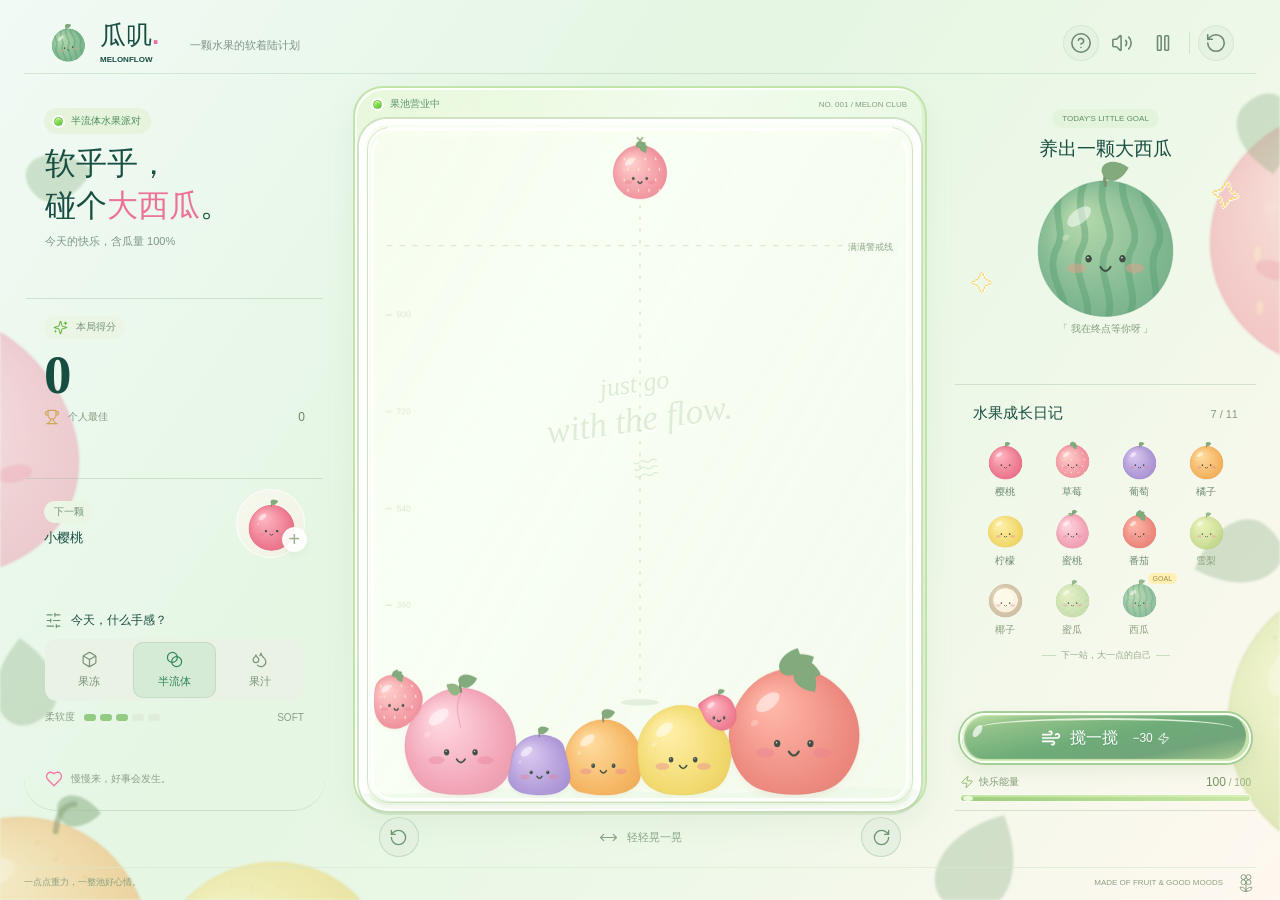
==== commit 74b919e7: "v1.0" ====
--- a/MelonFlow.html
+++ b/MelonFlow.html
@@ -44,6 +44,7 @@
   <meta charset="UTF-8">
   <meta name="viewport" content="width=device-width, initial-scale=1, viewport-fit=cover">
   <meta name="theme-color" content="#f4f8f4">
+  <link rel="icon" type="image/svg+xml" href="[data-uri]" sizes="any">
   <meta name="description" content="瓜叽 MelonFlow，一池软乎乎的水果，半流体物理合成小游戏。">
   <title>瓜叽 MelonFlow · 半流体水果派对</title>
   <style>
@@ -54,14 +55,10 @@
   background: #eef9ec;
   font-synthesis: none;
   --ink: #194e43;
-  --muted: #7e9786;
-  --green: #68aa70;
-  --line: #dcebd6;
-  --pink: #ed76a0;
-  --mint: #e8f4e2;
-  --glass: linear-gradient(145deg, #ffffffd9, #fffffff0 55%, #fafff8b5);
 }
 * { box-sizing: border-box; letter-spacing: 0; }
+html, body { scrollbar-width: none; }
+html::-webkit-scrollbar, body::-webkit-scrollbar { width: 0; height: 0; }
 body { margin: 0; min-width: 320px; background: linear-gradient(125deg, #f1faf5 0%, #e5f6e3 39%, #edf8e8 66%, #fff8f0 100%); }
 #orchard-backdrop { position: fixed; inset: 0; width: 100%; height: 100%; pointer-events: none; z-index: 0; filter: blur(1.2px); }
 button, a { -webkit-tap-highlight-color: transparent; }
@@ -76,7 +73,7 @@
 h2 { font-size: 16px; font-weight: 650; }
 [hidden] { display: none !important; }
 .app-shell { position: relative; z-index: 1; max-width: 1440px; padding: 20px 48px 0; margin: auto; }
-.site-header { height: 80px; display: flex; align-items: center; border: 1px solid #ffffffdb; border-radius: 40px; padding: 0 27px; gap: 31px; background: linear-gradient(110deg, #ffffffc9, #ffffffe0 52%, #fafffa8f); box-shadow: 0 7px 25px #648e4b04, inset 0 1px 0 #fff; backdrop-filter: blur(12px); }
+.site-header { height: 80px; display: flex; align-items: center; border-bottom: 1px solid #a6c8a660; padding: 0 27px; gap: 31px; }
 .brand { display: flex; align-items: center; text-decoration: none; color: var(--ink); gap: 10px; }
 .brand-fruit { width: 56px; height: 56px; transform: rotate(-8deg); }
 .brand-type { display: flex; flex-direction: column; gap: 0; }
@@ -86,14 +83,14 @@
 .header-caption { font-size: 13px; color: #7f9388; padding-top: 6px; }
 .header-actions { margin-left: auto; display: flex; align-items: center; gap: 10px; }
 .icon-button { width: 42px; height: 42px; border: 1px solid transparent; background: transparent; color: #6d8876; border-radius: 50%; display: grid; place-items: center; }
-.icon-button:first-child, .icon-button:last-child { background: #ffffff82; border-color: #ffffffc9; box-shadow: inset 0 1px 2px #fff; }
-.icon-button:hover { background: #fff; color: #378757; box-shadow: 0 4px 12px #7fbc7d1f; }
+.icon-button:first-child, .icon-button:last-child { background: #dfeede80; border-color: #a6c8a640; }
+.icon-button:hover { background: #d9ead8; color: #378757; }
 .icon-button svg { width: 22px; height: 22px; }
 .action-divider { width: 1px; height: 22px; background: #cfe5ce; margin: 0 3px; }
 
 .game-layout { display: grid; grid-template-columns: minmax(235px, .94fr) minmax(390px, 1.58fr) minmax(235px, .94fr); gap: 22px; margin: 24px 0 18px; align-items: start; }
 .left-column, .right-column { min-width: 0; }
-.left-column { background: linear-gradient(150deg, #ffffffc4, #ffffff8f 48%, #ffffffe0); border: 1px solid #ffffffd9; border-radius: 38px; padding: 24px 23px 23px; box-shadow: 0 12px 36px #83a97407; backdrop-filter: blur(9px); }
+.left-column { padding: 24px 23px 23px; }
 .intro { padding: 0 0 7px; }
 .eyebrow { font-size: 12px; font-weight: 650; color: #4f8d5c; display: inline-flex; align-items: center; gap: 8px; }
 .intro .eyebrow { border-radius: 20px; padding: 8px 12px; margin-left: -1px; background: #e6f4de; }
@@ -101,7 +98,7 @@
 .intro h1 { font-size: 35px; line-height: 1.53; font-weight: 850; margin-top: 14px; white-space: nowrap; }
 .pink-word { color: #ec7299; }
 .handwritten { font-size: 13px; color: #7f9688; display: block; margin-top: 9px; line-height: 1.7; }
-.score-section { position: relative; padding: 19px 23px 18px; margin: 19px -24px 0; border: 1px solid #fff; border-radius: 29px; background: linear-gradient(130deg, #ffffffdb, #fffffff0 62%, #fff3edc4); box-shadow: 0 4px 21px #a9ce940b; }
+.score-section { position: relative; padding: 19px 23px 18px; margin: 19px -24px 0; border-top: 1px solid #9dbb9a61; border-radius: 0; }
 .section-label { font-size: 13px; color: #749378; display: flex; gap: 8px; align-items: center; }
 .score-section .section-label { display: inline-flex; padding: 6px 11px; border-radius: 20px; background: #ebf5e5; font-size: 12px; }
 .section-label svg { width: 15px; height: 15px; color: #6ab847; }
@@ -110,7 +107,7 @@
 .best-score { display: flex; align-items: center; gap: 8px; font-size: 12px; color: #859780; margin-top: 10px; }
 .best-score svg { width: 16px; height: 16px; color: #cea75c; }
 .best-score strong { font-size: 15px; font-weight: 500; color: #718269; margin-left: auto; }
-.next-section { display: flex; align-items: center; justify-content: space-between; padding: 13px 23px; margin: 15px -24px 0; min-height: 108px; border: 1px solid #ffffffba; border-radius: 28px; background: linear-gradient(125deg, #ffffffd9, #ffffff80); }
+.next-section { display: flex; align-items: center; justify-content: space-between; padding: 13px 23px; margin: 15px -24px 0; min-height: 108px; border-top: 1px solid #9dbb9a61; border-radius: 0; }
 .next-section .section-label { background: #eaf5e4; display: inline-flex; border-radius: 16px; padding: 5px 13px; }
 .next-name { font-size: 16px; font-weight: 650; margin-top: 10px; }
 .next-fruit-wrap { width: 84px; height: 84px; position: relative; background: linear-gradient(135deg, #f6f8ed, #f3f1e4b3); border: 1px solid #ffffffc9; border-radius: 50%; }
@@ -122,7 +119,7 @@
 .mode-options { display: grid; grid-template-columns: repeat(3, 1fr); gap: 3px; background: #eaf2e5; padding: 3px; border-radius: 12px; margin-top: 16px; }
 .mode-options button { display: flex; flex-direction: column; align-items: center; gap: 8px; border: 1px solid transparent; color: #7a927c; background: transparent; padding: 10px 2px; border-radius: 10px; font-size: 12px; white-space: nowrap; }
 .mode-options button svg { width: 22px; height: 22px; }
-.mode-options button.active { background: #fffffffa; color: #34865b; border-color: #fff; box-shadow: 0 4px 10px #87b0881f; }
+.mode-options button.active { background: #d6ebd5; color: #34865b; border-color: #a6c8a66b; }
 .material-readout { display: flex; gap: 9px; align-items: center; color: #8ca086; font-size: 11px; margin-top: 18px; }
 .material-readout > span:last-child { margin-left: auto; font-size: 10px; }
 .softness-meter { display: flex; gap: 4px; }
@@ -147,7 +144,7 @@
 .tank-watermark svg { margin-top: 14px; width: 36px; height: 27px; stroke-width: 1; }
 .danger-tag { position: absolute; top: 17.5%; right: 21px; font-size: 9px; color: #91aa8a; background: #f5fbf1b8; padding: 0 5px; pointer-events: none; z-index: 3; }
 .tilt-controls { display: flex; align-items: center; justify-content: space-between; padding: 0 28px; height: 79px; }
-.tilt-button { background: linear-gradient(140deg, #fffffff5, #fbfff6a1); border: 1px solid #fff; border-radius: 50%; color: #7d9a78; width: 54px; height: 54px; box-shadow: 0 5px 14px #7ba56710, inset 0 2px 1px #fff; display: grid; place-items: center; touch-action: none; user-select: none; }
+.tilt-button { background: #e2efdfb8; border: 1px solid #a6c8a688; border-radius: 50%; color: #6c9572; width: 54px; height: 54px; display: grid; place-items: center; touch-action: none; user-select: none; }
 .tilt-button svg { width: 23px; height: 23px; }
 .tilt-controls > span { font-size: 13px; color: #86a484; display: flex; align-items: center; gap: 9px; }
 .tilt-controls > span svg { width: 19px; height: 19px; stroke-width: 1.5; }
@@ -155,7 +152,7 @@
 .combo-toast.show { opacity: 1; transform: translateY(0); }
 
 .right-column { padding-top: 4px; }
-.goal-section { position: relative; text-align: center; border: 1px solid #fff; border-radius: 36px; background: var(--glass); padding: 23px 20px 20px; box-shadow: 0 8px 22px #a1be8510; backdrop-filter: blur(10px); }
+.goal-section { position: relative; text-align: center; padding: 23px 20px 20px; }
 .tag { font-size: 10px; background: #e4f4dc; color: #609064; border-radius: 20px; padding: 8px 13px; display: inline-block; }
 .goal-section h2 { font-size: 21px; margin-top: 15px; font-weight: 750; }
 .goal-fruit { position: relative; height: 185px; display: flex; justify-content: center; align-items: center; margin-top: 8px; }
@@ -164,7 +161,7 @@
 .spark-one { top: 17px; right: 0; transform: rotate(9deg); }
 .spark-two { bottom: 20px; left: 0; font-size: 32px; }
 .goal-caption { font-size: 12px; color: #829e7e; display: inline-block; margin-top: 7px; }
-.evolution-section { border: 1px solid #fff; border-radius: 30px; padding: 22px 23px 21px; margin-top: 16px; background: var(--glass); box-shadow: 0 7px 25px #9abc8a08; backdrop-filter: blur(10px); }
+.evolution-section { border-top: 1px solid #9dbb9a61; border-radius: 0; padding: 22px 23px 21px; margin-top: 16px; }
 .section-title { display: flex; align-items: center; justify-content: space-between; gap: 5px; }
 .section-title h2 { font-size: 16px; font-weight: 700; }
 .section-title > span { font-size: 11px; color: #879d7e; }
@@ -301,14 +298,14 @@
   .game-layout { display: flex; flex-direction: column; gap: 0; margin: 16px auto 0; max-width: 470px; }
   .left-column { width: 100%; display: grid; grid-template-columns: minmax(0, 1.75fr) minmax(100px, 1fr); align-items: stretch; gap: 10px; margin-bottom: 14px; padding: 0; background: none; border: 0; border-radius: 0; box-shadow: none; backdrop-filter: none; }
   .intro, .physics-section, .little-note { display: none; }
-  .score-section { padding: 11px 15px; margin: 0; border: 1px solid #fff; border-radius: 23px; display: grid; grid-template-columns: .8fr 1fr; column-gap: 10px; align-items: center; background: #ffffffc9; }
+  .score-section { padding: 11px 15px; margin: 0; border-top: 1px solid #9dbb9a61; display: grid; grid-template-columns: .8fr 1fr; column-gap: 10px; align-items: center; }
   .score-section .section-label { font-size: 9px; background: none; padding: 0; gap: 4px; white-space: nowrap; }
   .score-section .section-label svg { width: 11px; height: 11px; }
   .score-number { font-size: 37px; margin-top: 5px; grid-column: 1; grid-row: 2; line-height: 1; }
   .best-score { grid-column: 2; grid-row: 1 / 3; margin: 0; display: flex; flex-wrap: wrap; column-gap: 4px; row-gap: 6px; align-self: center; font-size: 9px; }
   .best-score svg { width: 12px; height: 12px; }
   .best-score strong { flex-basis: 100%; margin: 0 0 0 16px; font-size: 16px; }
-  .next-section { padding: 10px 8px; margin: 0; min-height: 0; border: 1px solid #fff; border-radius: 23px; justify-content: center; gap: 3px; background: #ffffffc9; }
+  .next-section { padding: 10px 8px; margin: 0; min-height: 0; border-top: 1px solid #9dbb9a61; justify-content: center; gap: 3px; }
   .next-section .section-label { font-size: 10px; background: none; padding: 0; }
   .next-name { font-size: 9px; margin-top: 8px; white-space: nowrap; }
   .next-fruit-wrap, .next-fruit-wrap canvas { width: 44px; height: 44px; }
@@ -341,7 +338,7 @@
   .energy-label small { font-size: 8px; }
   .energy-label svg { width: 12px; height: 12px; }
   .energy-track { grid-column: 1; grid-row: 2; margin-top: 0; height: 9px; }
-  .evolution-section { order: 1; padding: 20px; margin: 0; border-radius: 25px; }
+  .evolution-section { order: 1; padding: 20px; margin: 0; }
   .section-title h2 { font-size: 14px; }
   .section-title > span { font-size: 10px; }
   .fruit-collection { grid-template-columns: repeat(6, 1fr); gap: 13px 3px; margin-top: 17px; }
@@ -351,7 +348,7 @@
   .evolution-foot { margin-top: 18px; font-size: 9px; }
   .site-footer { margin-top: 21px; min-height: 56px; font-size: 9px; justify-content: center; }
   .footer-brand { display: none; }
-  .mobile-physics { display: block; order: 0; width: 100%; padding: 17px 20px; margin: 0; border: 1px solid #fff; border-radius: 24px; background: #ffffffc9; }
+  .mobile-physics { display: block; order: 0; width: 100%; padding: 17px 20px; margin: 0; border-top: 1px solid #9dbb9a61; }
   .mobile-physics h2 { font-size: 12px; }
   .mobile-physics h2 svg { width: 15px; height: 15px; }
   .mobile-physics .mode-options { grid-template-columns: repeat(3, 1fr); margin-top: 12px; }
@@ -376,13 +373,144 @@
   .evolution-section { padding: 19px 15px; }
   .tank-watermark strong { font-size: 28px; }
 }
+@media (min-width: 981px) {
+  .app-shell { max-width: 1360px; min-height: 100dvh; padding: 12px 24px 0; }
+  .site-header { height: 62px; padding: 0 22px; }
+  .brand-fruit { width: 44px; height: 44px; }
+  .brand-type strong { font-size: 26px; }
+  .brand-type > span { font-size: 8px; }
+  .header-caption { font-size: 11px; }
+  .header-actions { gap: 5px; }
+  .icon-button { width: 36px; height: 36px; }
+  .game-layout { grid-template-columns: minmax(0, 1fr) minmax(300px, min(575px, calc((100dvh - 208px) * .8125 + 12px))) minmax(0, 1fr); gap: 28px; margin: 12px 0 4px; }
+  .left-column, .right-column { display: flex; flex-direction: column; justify-content: space-between; height: calc(100% - 52px); border-bottom: 1px solid #9dbb9a61; }
+  .left-column { padding: 17px 18px 18px; }
+  .intro .eyebrow { font-size: 10px; padding: 6px 10px; }
+  .intro h1 { font-size: 28px; line-height: 1.36; margin-top: 9px; }
+  .handwritten { font-size: 11px; margin-top: 5px; }
+  .score-section { padding: 12px 18px; margin: 12px -19px 0; border-radius: 24px; }
+  .score-section .section-label { padding: 4px 9px; font-size: 10px; }
+  .score-number { font-size: 46px; margin-top: 7px; overflow-wrap: anywhere; }
+  .best-score { font-size: 10px; margin-top: 5px; }
+  .best-score strong { font-size: 12px; }
+  .next-section { min-height: 78px; margin: 10px -19px 0; padding: 8px 18px; border-radius: 23px; }
+  .next-section .section-label { padding: 4px 10px; font-size: 10px; }
+  .next-name { font-size: 13px; margin-top: 6px; }
+  .next-fruit-wrap, .next-fruit-wrap canvas { width: 61px; height: 61px; }
+  .physics-section { padding-top: 16px; }
+  .physics-section h2 { font-size: 12px; }
+  .mode-options { margin-top: 10px; }
+  .mode-options button { gap: 4px; padding: 8px 2px; font-size: 10px; }
+  .mode-options button svg { width: 17px; height: 17px; }
+  .material-readout { margin-top: 9px; font-size: 10px; }
+  .softness-meter b { width: 12px; height: 7px; }
+  .little-note { margin-top: 17px; font-size: 10px; }
+  .play-column { padding: 3px 6px 0; }
+  .play-column:before { bottom: 52px; border-radius: 30px; }
+  .stage-heading { height: 30px; margin: 0 14px; font-size: 10px; }
+  .stage-id { font-size: 8px; }
+  .tank { border-radius: 28px; }
+  .tank:before { border-radius: 23px; }
+  .tank:after { border-radius: 22px; }
+  .tank-watermark span { font-size: 26px; }
+  .tank-watermark strong { font-size: 35px; }
+  .tilt-controls { height: 52px; padding: 0 20px; }
+  .tilt-button { width: 40px; height: 40px; }
+  .tilt-button svg { width: 19px; height: 19px; }
+  .tilt-controls > span { font-size: 11px; }
+  .right-column { padding-top: 3px; padding-bottom: 8px; }
+  .goal-section { padding: 14px 14px 12px; border-radius: 27px; }
+  .tag { font-size: 8px; padding: 5px 10px; }
+  .goal-section h2 { font-size: 17px; margin-top: 8px; }
+  .goal-fruit { height: 125px; margin-top: 1px; }
+  .goal-fruit canvas { width: 167px; height: 148px; }
+  .goal-caption { font-size: 10px; margin-top: 1px; }
+  .spark { font-size: 29px; }
+  .spark-two { font-size: 23px; }
+  .evolution-section { padding: 15px 17px 14px; margin-top: 10px; border-radius: 24px; }
+  .section-title h2 { font-size: 13px; }
+  .fruit-collection { gap: 6px 3px; margin-top: 12px; }
+  .fruit-item { gap: 2px; }
+  .fruit-item canvas { width: 40px; height: 40px; }
+  .fruit-item span { font-size: 9px; }
+  .evolution-foot { margin-top: 12px; font-size: 9px; }
+  .mini-line { width: 14px; }
+  .stir-section { margin-top: 11px; padding: 0 5px; }
+  .stir-button { height: 45px; font-size: 15px; }
+  .stir-button > svg:first-child { width: 20px; height: 20px; }
+  .energy-label { margin-top: 12px; font-size: 10px; }
+  .energy-track { height: 8px; margin-top: 5px; }
+  .site-footer { min-height: 30px; margin-top: 4px; font-size: 9px; }
+  .footer-brand { font-size: 8px; }
+}
+@media (min-width: 981px) and (min-height: 830px) {
+  .left-column { padding: 22px 21px; }
+  .intro h1 { font-size: 31px; }
+  .score-section { padding: 17px 18px; margin-top: 17px; }
+  .score-number { font-size: 55px; }
+  .next-section { min-height: 90px; margin-top: 14px; }
+  .next-fruit-wrap, .next-fruit-wrap canvas { width: 69px; height: 69px; }
+  .physics-section { padding-top: 21px; }
+  .mode-options button { font-size: 11px; gap: 6px; }
+  .little-note { margin-top: 23px; }
+  .goal-section { padding: 18px 16px 15px; }
+  .goal-section h2 { font-size: 19px; }
+  .goal-fruit { height: 155px; }
+  .goal-fruit canvas { width: 195px; height: 173px; }
+  .evolution-section { padding: 19px 18px 17px; }
+  .section-title h2 { font-size: 15px; }
+  .fruit-collection { gap: 8px 3px; margin-top: 15px; }
+  .fruit-item canvas { width: 45px; height: 45px; }
+  .fruit-item span { font-size: 10px; }
+  .stir-button { height: 50px; font-size: 16px; }
+}
+@media (min-width: 981px) and (max-height: 740px) {
+  .app-shell { padding-top: 8px; }
+  .site-header { height: 54px; }
+  .game-layout { margin-top: 8px; }
+  .intro h1 { font-size: 25px; line-height: 1.3; }
+  .intro { padding-bottom: 0; }
+  .handwritten { margin-top: 3px; font-size: 10px; }
+  .left-column { padding-top: 13px; padding-bottom: 13px; }
+  .score-section { margin-top: 9px; padding-top: 9px; padding-bottom: 9px; }
+  .score-number { font-size: 40px; }
+  .next-section { min-height: 67px; padding-top: 5px; padding-bottom: 5px; }
+  .next-fruit-wrap, .next-fruit-wrap canvas { width: 53px; height: 53px; }
+  .physics-section { padding-top: 12px; }
+  .little-note { margin-top: 11px; }
+  .goal-fruit { height: 95px; }
+  .goal-fruit canvas { width: 130px; height: 115px; }
+  .goal-section { padding-top: 11px; padding-bottom: 9px; }
+  .goal-section h2 { font-size: 16px; }
+  .evolution-section { padding-top: 12px; padding-bottom: 11px; }
+  .fruit-collection { margin-top: 9px; gap: 4px 3px; }
+  .fruit-item canvas { width: 34px; height: 34px; }
+  .evolution-foot { margin-top: 8px; }
+  .site-footer { min-height: 24px; }
+}
+@media (min-width: 981px) and (max-height: 640px) {
+  .handwritten, .little-note, .goal-caption, .evolution-foot { display: none; }
+  .goal-section { padding-top: 4px; padding-bottom: 3px; }
+  .goal-section h2 { margin-top: 3px; font-size: 14px; }
+  .goal-fruit { height: 66px; margin-top: 0; }
+  .goal-fruit canvas { width: 88px; height: 78px; }
+  .evolution-section { margin-top: 4px; padding-top: 7px; padding-bottom: 6px; }
+  .fruit-collection { margin-top: 5px; gap: 3px 3px; }
+  .fruit-item { gap: 0; }
+  .fruit-item canvas { width: 31px; height: 31px; }
+  .stir-section { margin-top: 6px; }
+  .energy-label { margin-top: 7px; }
+  .energy-track { margin-top: 3px; }
+}
+.site-header, .score-section, .next-section, .evolution-section, .mobile-physics { border-radius: 0; }
 @media (prefers-reduced-motion: reduce) { *, *:before, *:after { animation: none !important; transition: none !important; } }
 
 </style>
-  
-  
-  
-  
+
+
+
+
+
 </head>
 <body>
   <canvas id="orchard-backdrop" aria-hidden="true"></canvas>
@@ -395,7 +523,7 @@
       <span class="header-caption">一颗水果的软着陆计划</span>
       <nav class="header-actions" aria-label="游戏设置">
         <button class="icon-button" id="help-button" title="玩法" aria-label="查看玩法"><i data-lucide="circle-help"></i></button>
-        <button class="icon-button" id="sound-button" title="开启声音" aria-label="开启声音" aria-pressed="false"><i data-lucide="volume-x"></i></button>
+        <button class="icon-button" id="sound-button" title="关闭声音" aria-label="关闭声音" aria-pressed="true"><i data-lucide="volume-2"></i></button>
         <button class="icon-button" id="pause-button" title="暂停" aria-label="暂停游戏" aria-pressed="false"><i data-lucide="pause"></i></button>
         <span class="action-divider"></span>
         <button class="icon-button" id="restart-button" title="重新开始" aria-label="重新开始"><i data-lucide="rotate-ccw"></i></button>
@@ -477,7 +605,7 @@
     <button class="icon-button modal-close" aria-label="关闭玩法"><i data-lucide="x"></i></button>
     <div class="eyebrow">WELCOME TO MELON CLUB</div><h2>一池水果，慢慢变大。</h2>
     <p>移动鼠标瞄准，点击投放；在手机上拖动瞄准，松手投放。两颗相同的水果碰在一起，就会融合长大。</p>
-    <p>直接按住水果，就可以揉捏、拉伸，松手后软软地弹回来。切换果冻、半流体、果汁，感受不同弹性。</p>
+    <p>果池里的水果会自然挤压、回弹，不能手动拖动。切换果冻、半流体、果汁，感受不同弹性。</p>
     <p>按住左右按钮倾斜果池，或消耗 30 能量搅一搅。能量会慢慢恢复。</p>
     <p>水果持续超过警戒线 3 秒，本局结束。合出大西瓜后可以继续挑战更高分！</p>
     <div class="key-guide"><span><kbd>←</kbd><kbd>→</kbd> 瞄准</span><span><kbd>Enter</kbd> 投放</span><span><kbd>A</kbd><kbd>D</kbd> 倾斜</span><span><kbd>Space</kbd> 搅动</span><span><kbd>P</kbd> 暂停</span></div>
@@ -510,22 +638,25 @@
 
 </script>
 <script>
-/* Gloss and refraction follow the live spring outline, so squeezed fruit stays shiny. */
+/* Pastel artwork follows the live soft-body outline; each face has its own blink rhythm. */
 window.FruitArt = (() => {
   const fruits = [
-    {name:'小樱桃', short:'樱桃', r:19, color:'#ff7195', light:'#ffc9dc', dark:'#e74479'},
-    {name:'小草莓', short:'草莓', r:25, color:'#ff87a7', light:'#ffd7e4', dark:'#ec5f8b'},
-    {name:'葡萄啵啵', short:'葡萄', r:31, color:'#b895f4', light:'#e7d6ff', dark:'#9863df'},
-    {name:'元气橘橘', short:'橘子', r:38, color:'#ffc263', light:'#ffeab2', dark:'#eda13c'},
-    {name:'柠檬团子', short:'柠檬', r:45, color:'#ffe478', light:'#fff8bf', dark:'#ecc849'},
-    {name:'蜜桃屁屁', short:'蜜桃', r:53, color:'#ffadc5', light:'#ffe5ee', dark:'#ed84a7'},
-    {name:'番茄小红', short:'番茄', r:62, color:'#ff9094', light:'#ffd2d0', dark:'#eb626d'},
-    {name:'一颗小梨', short:'雪梨', r:72, color:'#d5ed9e', light:'#f4ffcf', dark:'#b1ce72'},
-    {name:'椰椰宝宝', short:'椰子', r:83, color:'#f4e8cf', light:'#fffdf2', dark:'#cbb896'},
-    {name:'蜜瓜同学', short:'蜜瓜', r:96, color:'#c5e7a0', light:'#efffd5', dark:'#9bca78'},
-    {name:'大西瓜！', short:'西瓜', r:112, color:'#a1e29b', light:'#dfffcb', dark:'#68b977'},
+    {name:'小樱桃', short:'樱桃', r:19, color:'#ee7c91', light:'#ffb7c4', dark:'#d85675'},
+    {name:'小草莓', short:'草莓', r:25, color:'#f39aa4', light:'#ffd0cd', dark:'#df7588'},
+    {name:'葡萄啵啵', short:'葡萄', r:31, color:'#b09ad8', light:'#dbcaf1', dark:'#957bc2'},
+    {name:'元气橘橘', short:'橘子', r:38, color:'#f5b664', light:'#ffdda0', dark:'#e49a4c'},
+    {name:'柠檬团子', short:'柠檬', r:45, color:'#f2da70', light:'#fff1ac', dark:'#dfc052'},
+    {name:'蜜桃屁屁', short:'蜜桃', r:53, color:'#f2a5b7', light:'#ffdae2', dark:'#df8ca3'},
+    {name:'番茄小红', short:'番茄', r:62, color:'#ee8c81', light:'#ffb9aa', dark:'#dc736c'},
+    {name:'一颗小梨', short:'雪梨', r:72, color:'#c8dc89', light:'#e9f2b1', dark:'#a8c06d'},
+    {name:'椰椰宝宝', short:'椰子', r:83, color:'#cdb99c', light:'#e6d6b9', dark:'#b5a083'},
+    {name:'蜜瓜同学', short:'蜜瓜', r:96, color:'#c1dba3', light:'#e4efbf', dark:'#9fbd82'},
+    {name:'大西瓜！', short:'西瓜', r:112, color:'#82b992', light:'#b5d9ac', dark:'#68a47f'},
   ];
   const TAU = Math.PI * 2;
+  const animatedIcons = new Map();
+  let lastIconTime = -1;
+
   function ellipse(c,x,y,rx,ry,fill,rotation=0){
     c.beginPath();c.ellipse(x,y,Math.max(.1,rx),Math.max(.1,ry),rotation,0,TAU);
     if(fill){c.fillStyle=fill;c.fill();}
@@ -536,159 +667,254 @@
       const p=points[i],n=points[(i+1)%points.length],mx=(p.x+n.x)/2,my=(p.y+n.y)/2;
       if(!i)c.moveTo(mx,my);else c.quadraticCurveTo(p.x,p.y,mx,my);
     }
-    const p=points[0],n=points[1];c.quadraticCurveTo(p.x,p.y,(p.x+n.x)/2,(p.y+n.y)/2);c.closePath();
-  }
-  function leaf(c,x,y,size,rotation){
+    const p=points[0],n=points[1];
+    c.quadraticCurveTo(p.x,p.y,(p.x+n.x)/2,(p.y+n.y)/2);c.closePath();
+  }
+  function leaf(c,x,y,size,rotation,color='#83aa7c'){
     c.save();c.translate(x,y);c.rotate(rotation);
-    c.beginPath();c.moveTo(0,0);c.bezierCurveTo(-size*.1,-size*.66,size*.56,-size*.94,size,-size*.61);
-    c.bezierCurveTo(size*.91,-size*.07,size*.37,size*.2,0,0);
-    const g=c.createLinearGradient(0,-size*.7,size*.5,size*.2);
-    g.addColorStop(0,'#d1f1a4');g.addColorStop(.35,'#92cf76');g.addColorStop(1,'#4e9a52');
-    c.fillStyle=g;c.fill();c.strokeStyle='#5c9f5966';c.lineWidth=Math.max(.7,size*.018);c.stroke();
-    c.beginPath();c.moveTo(size*.06,-size*.02);c.quadraticCurveTo(size*.45,-size*.22,size*.9,-size*.58);
-    c.strokeStyle='#f2ffcfb3';c.lineWidth=Math.max(.6,size*.025);c.stroke();
-    c.beginPath();c.moveTo(size*.39,-size*.2);c.lineTo(size*.29,-size*.43);
-    c.moveTo(size*.6,-size*.35);c.lineTo(size*.79,-size*.24);c.strokeStyle='#e3fdb46b';c.lineWidth=Math.max(.5,size*.012);c.stroke();
-    ellipse(c,size*.49,-size*.5,size*.19,size*.055,'#fff8',-.45);c.restore();
-  }
-  function outline(type,r,time){
+    c.beginPath();c.moveTo(0,0);
+    c.bezierCurveTo(-size*.4,-size*.65,size*.43,-size*.97,size,-size*.18);
+    c.bezierCurveTo(size*.63,size*.17,size*.2,size*.24,0,0);
+    c.fillStyle=color;c.fill();c.restore();
+  }
+  function outline(type,r){
     const points=[];
     for(let i=0;i<40;i++){
       const a=i/40*TAU;
-      let scale=1+Math.sin(a*3+time)*.009;
-      if(type===1)scale*=1-.12*Math.sin(a);
+      let scale=1+.008*Math.sin(a*3);
+      if(type===1)scale*=1-.09*Math.sin(a);
       if(type===4)scale*=1+.055*Math.cos(a*2);
-      if(type===5)scale*=1-.025*Math.cos(a*2)+.025*Math.sin(a*3);
-      if(type===7)scale*=1+.09*Math.sin(a);
+      if(type===5)scale*=1-.035*Math.cos(a*2)+.025*Math.sin(a*3);
+      if(type===7)scale*=1+.075*Math.sin(a);
       points.push({x:Math.cos(a)*r*scale,y:Math.sin(a)*r*scale});
     }
     return points;
   }
-  function contourHighlight(c,points,start,end,inset,width,color){
-    const n=points.length;c.beginPath();
-    for(let step=0;step<=30;step++){
-      const index=((start+(end-start)*step/30)/TAU*n+n*4)%n;
-      const i=Math.floor(index),t=index-i,a=points[i],b=points[(i+1)%n];
-      const x=(a.x+(b.x-a.x)*t)*inset,y=(a.y+(b.y-a.y)*t)*inset;
-      if(!step)c.moveTo(x,y);else c.lineTo(x,y);
-    }
-    c.lineWidth=width;c.strokeStyle=color;c.lineCap='round';c.lineJoin='round';c.stroke();
+  function smooth(t){return t*t*(3-2*t);}
+  function eyeOpenness(time,seed){
+    const period=3.4+(seed*37%17)*.1;
+    const phase=((time+seed*.731)%period+period)%period;
+    const t=phase-(period-.32);
+    if(t<0||t>.27)return 1;
+    if(t<.085)return 1-smooth(t/.085);
+    if(t<.135)return 0;
+    return smooth((t-.135)/.135);
+  }
+  function face(c,type,r,time,seed,happy){
+    const y=r*.14,gap=r*.25,eyeR=Math.max(1.25,r*.047);
+    const open=eyeOpenness(time,seed);
+    for(const side of [-1,1]){
+      ellipse(c,side*r*.43,y+r*.14,r*.14,r*.071,type===10?'#e2a08b80':'#e9809766');
+    }
+    c.strokeStyle='#405044';c.lineWidth=Math.max(1.3,r*.03);c.lineCap='round';
+    for(const side of [-1,1]){
+      if(happy||open<.14){
+        c.beginPath();c.moveTo(side*gap-eyeR,y+eyeR*.12);
+        c.quadraticCurveTo(side*gap,y+(happy?-1:1)*eyeR*.85,side*gap+eyeR,y+eyeR*.12);c.stroke();
+      }else{
+        ellipse(c,side*gap,y,eyeR,eyeR*1.18*open,'#405044');
+        if(open>.4)ellipse(c,side*gap-eyeR*.2,y-eyeR*.32*open,eyeR*.27,eyeR*.28*open,'#ffffffcf');
+      }
+    }
+    c.beginPath();c.moveTo(-r*.075,y+r*.12);
+    c.quadraticCurveTo(0,y+r*.24,r*.075,y+r*.12);c.stroke();
   }
   function draw(c,type,x,y,r,options={}){
-    const f=fruits[type],time=options.time||0,pts=options.points||outline(type,r,time);
+    const f=fruits[type],time=options.time??0,seed=options.seed??type*19+7;
+    const pts=options.points||outline(type,r);
     c.save();c.translate(x,y);c.rotate(options.angle||0);
-    c.shadowColor=options.noShadow?'transparent':f.dark+'38';c.shadowBlur=r*.18;c.shadowOffsetY=r*.09;
+    c.shadowColor=options.noShadow?'transparent':f.dark+'1c';
+    c.shadowBlur=r*.12;c.shadowOffsetY=r*.055;
     path(c,pts);
-    const body=c.createRadialGradient(-r*.34,-r*.45,r*.03,r*.02,r*.08,r*1.15);
-    body.addColorStop(0,f.light);body.addColorStop(.44,f.color);body.addColorStop(.77,f.color);body.addColorStop(.95,f.light);body.addColorStop(1,f.dark);
+    const body=c.createRadialGradient(-r*.38,-r*.5,r*.06,r*.08,r*.17,r*1.5);
+    body.addColorStop(0,f.light);body.addColorStop(.58,f.color);body.addColorStop(1,f.dark);
     c.fillStyle=body;c.fill();c.shadowColor='transparent';
-    c.lineWidth=Math.max(1,r*.018);c.strokeStyle=f.dark+'77';c.stroke();
+    c.lineWidth=Math.max(.8,r*.015);c.strokeStyle=f.dark+'52';c.stroke();
     c.save();path(c,pts);c.clip();
+
     if(type===10){
+      c.strokeStyle='#559b716e';c.lineWidth=r*.1;c.lineCap='round';
       for(let k=-2;k<=2;k++){
-        const offset=k*r*.36,w=r*(.055+(.025*(2-Math.abs(k))));
-        c.beginPath();c.moveTo(offset*.7-w*.3,-r*1.1);
-        c.bezierCurveTo(offset-r*.2-w,-r*.55,offset+r*.2-w,-r*.3,offset-w,r*.02);
-        c.bezierCurveTo(offset-r*.19-w,r*.43,offset+r*.16-w,r*.67,offset*.75-w*.2,r*1.05);
-        c.lineTo(offset*.75+w*.2,r*1.05);
-        c.bezierCurveTo(offset+r*.16+w,r*.67,offset-r*.19+w,r*.43,offset+w,r*.02);
-        c.bezierCurveTo(offset+r*.2+w,-r*.3,offset-r*.2+w,-r*.55,offset*.7+w*.3,-r*1.1);
-        const stripe=c.createLinearGradient(-r,-r,r,r);stripe.addColorStop(0,'#8bd47c55');stripe.addColorStop(.55,'#55ae6b8a');stripe.addColorStop(1,'#5eab7955');
-        c.fillStyle=stripe;c.fill();
+        const offset=k*r*.37;
+        c.beginPath();c.moveTo(offset*.7,-r*1.08);
+        c.bezierCurveTo(offset-r*.19,-r*.57,offset+r*.22,-r*.32,offset,r*.02);
+        c.bezierCurveTo(offset-r*.15,r*.4,offset+r*.2,r*.71,offset*.77,r*1.08);c.stroke();
       }
     }
     if(type===9){
-      c.lineWidth=Math.max(.8,r*.011);c.strokeStyle='#fcffe2a1';
+      c.strokeStyle='#f7f9d48c';c.lineWidth=Math.max(.7,r*.014);
       for(let k=-4;k<=4;k++){
         c.beginPath();c.moveTo(-r*1.1,k*r*.35-r*.7);c.lineTo(r*1.1,k*r*.35+r*.7);c.stroke();
         c.beginPath();c.moveTo(-r*1.1,k*r*.35+r*.7);c.lineTo(r*1.1,k*r*.35-r*.7);c.stroke();
       }
     }
-    if(type===2){
-      for(let k=0;k<6;k++){
-        const a=k*TAU/6,px=Math.cos(a)*r*.69,py=Math.sin(a)*r*.63;
-        const g=c.createRadialGradient(px-r*.04,py-r*.08,0,px,py,r*.31);
-        g.addColorStop(0,'#f5e8ff66');g.addColorStop(1,'#e9d1ff00');ellipse(c,px,py,r*.31,r*.3,g);
+    if(type===8){
+      c.strokeStyle='#947e5e32';c.lineWidth=r*.015;
+      for(let k=-3;k<=3;k++){
+        c.beginPath();c.moveTo(k*r*.27,-r);c.quadraticCurveTo(k*r*.38,0,k*r*.25,r);c.stroke();
       }
-    }
-    if(type===8){
-      c.strokeStyle='#bba47c38';c.lineWidth=r*.012;
-      for(let k=-3;k<=3;k++){c.beginPath();c.moveTo(k*r*.25,-r);c.quadraticCurveTo(k*r*.43,0,k*r*.25,r);c.stroke();}
-      const milk=c.createRadialGradient(-r*.3,-r*.4,r*.1,0,0,r*.85);milk.addColorStop(0,'#ffffffdb');milk.addColorStop(1,'#fff8e977');
-      ellipse(c,0,-r*.07,r*.78,r*.75,milk);
+      ellipse(c,0,-r*.03,r*.74,r*.73,'#faf1db');
+      ellipse(c,-r*.1,-r*.16,r*.59,r*.55,'#fff9e8');
     }
     if(type===1){
       for(let row=0;row<4;row++)for(let col=0;col<4;col++){
-        const px=(col-1.5)*r*.39+(row%2)*r*.14,py=(row-1.5)*r*.37;
-        if(Math.abs(px)<r*.72&&!(Math.abs(px)<r*.56&&py>-r*.2&&py<r*.5)){
-          ellipse(c,px,py,r*.026,r*.056,'#d9547a55',-.3);ellipse(c,px-r*.01,py-r*.014,r*.018,r*.038,'#fff4cbea',-.3);
+        const px=(col-1.5)*r*.39+(row%2)*r*.14,py=(row-1.5)*r*.39;
+        if(Math.abs(px)<r*.73&&!(Math.abs(px)<r*.42&&py>-.1*r&&py<r*.46)){
+          ellipse(c,px,py,r*.026,r*.057,'#fff0c5e6',-.23);
         }
       }
     }
-    if([3,4,7].includes(type))for(let k=0;k<14;k++){
-      const a=k*2.4,rr=(.57+(k%4)*.07)*r;ellipse(c,Math.cos(a)*rr,Math.sin(a)*rr,r*.012,r*.014,f.dark+'4d');
-    }
-    if(type===5){c.beginPath();c.moveTo(0,-r*.93);c.bezierCurveTo(-r*.14,-r*.62,-r*.05,-r*.5,0,-r*.29);c.strokeStyle='#e98aa66b';c.lineWidth=r*.024;c.stroke();}
-    const light=c.createRadialGradient(-r*.38,-r*.52,0,-r*.2,-r*.4,r*.8);
-    light.addColorStop(0,'#ffffff6e');light.addColorStop(.45,'#ffffff22');light.addColorStop(1,'#ffffff00');
-    ellipse(c,-r*.2,-r*.4,r*.85,r*.65,light,-.3);
-    const glow=c.createRadialGradient(r*.22,r*.64,0,r*.14,r*.55,r*.64);
-    glow.addColorStop(0,f.light+'be');glow.addColorStop(.5,f.light+'48');glow.addColorStop(1,f.light+'00');
-    ellipse(c,r*.12,r*.62,r*.85,r*.55,glow);
-    path(c,pts.map(p=>({x:p.x*.965,y:p.y*.965})));c.strokeStyle='#ffffff9c';c.lineWidth=Math.max(1.2,r*.027);c.stroke();
-    contourHighlight(c,pts,-2.93,-1.86,.9,Math.max(1.4,r*.035),'#ffffffdb');
-    contourHighlight(c,pts,-.43,.42,.89,Math.max(1.2,r*.032),'#ffffffa8');
-    contourHighlight(c,pts,.76,1.61,.89,Math.max(1.6,r*.048),'#ffffffe6');
-    contourHighlight(c,pts,1.78,2.44,.94,Math.max(.8,r*.021),'#ffffffab');
-    ellipse(c,-r*.38,-r*.57,r*.17,r*.088,'#ffffffed',-.64);
-    ellipse(c,-r*.61,-r*.3,r*.048,r*.073,'#ffffffc9',.3);
-    ellipse(c,r*.65,-r*.18,r*.025,r*.044,'#ffffffb3',-.3);
-    ellipse(c,r*.48,r*.58,r*.07,r*.026,'#ffffffa8',-.7);
+    if([3,4,7].includes(type))for(let k=0;k<16;k++){
+      const a=k*2.4,rr=(.58+(k%4)*.08)*r;
+      ellipse(c,Math.cos(a)*rr,Math.sin(a)*rr,r*.014,r*.017,f.dark+'48');
+    }
+    if(type===5){
+      c.beginPath();c.moveTo(0,-r*.89);c.bezierCurveTo(-r*.12,-r*.64,-r*.035,-r*.48,0,-r*.28);
+      c.strokeStyle='#d87e975c';c.lineWidth=Math.max(.8,r*.021);c.stroke();
+    }
+    ellipse(c,-r*.39,-r*.48,r*.205,r*.105,'#ffffff82',-.65);
+    ellipse(c,-r*.59,-r*.17,r*.058,r*.042,'#ffffff3d',-.6);
     c.restore();
+
     const top=Math.min(...pts.map(p=>p.y));
     if([0,2,3,5,7,9,10].includes(type)){
-      c.strokeStyle='#75a05b';c.lineWidth=Math.max(1.3,r*.042);c.lineCap='round';
-      c.beginPath();c.moveTo(0,top+r*.08);c.quadraticCurveTo(-r*.07,top-r*.12,r*.07,top-r*.18);c.stroke();
-      leaf(c,r*.015,top+r*.005,r*(type===10?.4:.37),-.3);
-      if(type===5||type===10)leaf(c,-r*.02,top+r*.02,r*.3,-2.17);
-    }
-    if(type===1||type===6)for(let i=0;i<3;i++)leaf(c,0,top+r*.12,r*(type===6?.36:.28),(i-1)*1.12-.48);
-    const faceY=r*.22,eyeGap=r*.24,eyeR=Math.max(1.35,r*.045);
-    for(const side of [-1,1]){
-      const cheek=c.createRadialGradient(side*r*.4,faceY+r*.105,0,side*r*.4,faceY+r*.105,r*.15);
-      cheek.addColorStop(0,type===10?'#ffad9fb5':'#f980a188');cheek.addColorStop(1,'#ffb0c000');
-      ellipse(c,side*r*.4,faceY+r*.105,r*.16,r*.105,cheek);
-    }
-    const blink=Math.sin(time*1.9+type*7)>.998;
-    c.strokeStyle='#533e40';c.lineWidth=Math.max(1.2,r*.024);c.lineCap='round';
-    for(const side of [-1,1]){
-      if(options.wink&&side===1){c.beginPath();c.moveTo(eyeGap+eyeR,faceY-eyeR);c.lineTo(eyeGap-eyeR*.5,faceY);c.lineTo(eyeGap+eyeR,faceY+eyeR*.6);c.stroke();}
-      else if(blink||options.happy){c.beginPath();c.arc(side*eyeGap,faceY+eyeR*.4,eyeR*1.1,Math.PI*1.12,Math.PI*1.88);c.stroke();}
-      else{
-        const eye=c.createLinearGradient(0,faceY-eyeR,0,faceY+eyeR);eye.addColorStop(0,'#775158');eye.addColorStop(1,'#3f353c');
-        ellipse(c,side*eyeGap,faceY,eyeR,eyeR*1.28,eye);
-        ellipse(c,side*eyeGap-eyeR*.23,faceY-eyeR*.4,eyeR*.35,eyeR*.33,'#fff');
-        ellipse(c,side*eyeGap+eyeR*.3,faceY+eyeR*.42,eyeR*.15,eyeR*.14,'#ffcfdcc2');
-      }
-    }
-    c.beginPath();c.moveTo(-r*.068,faceY+r*.09);c.bezierCurveTo(-r*.045,faceY+r*.19,r*.045,faceY+r*.19,r*.068,faceY+r*.09);c.stroke();
+      c.strokeStyle='#80936d';c.lineWidth=Math.max(1.25,r*.045);c.lineCap='round';
+      c.beginPath();c.moveTo(0,top+r*.07);c.quadraticCurveTo(-r*.04,top-r*.12,r*.075,top-r*.17);c.stroke();
+      leaf(c,r*.02,top-r*.015,r*(type===10?.36:.3),-.32);
+      if(type===5)leaf(c,-r*.02,top+r*.015,r*.24,-2.65,'#93b485');
+    }
+    if(type===1||type===6){
+      const length=r*(type===6?.4:.29);
+      for(let i=0;i<4;i++)leaf(c,0,top+r*.1,length,(i-1.5)*.7-.2);
+    }
+    face(c,type,r,time,seed,options.happy);
     c.restore();
   }
+  function renderIcon(canvas,entry,time){
+    const c=canvas.getContext('2d');c.clearRect(0,0,canvas.width,canvas.height);
+    draw(c,entry.type,canvas.width/2,canvas.height*.55,entry.radius,{time,seed:entry.seed,noShadow:true});
+  }
   function icon(canvas,type,radius){
-    const c=canvas.getContext('2d');c.clearRect(0,0,canvas.width,canvas.height);
-    draw(c,type,canvas.width/2,canvas.height*.55,radius||Math.min(canvas.width,canvas.height)*.36,{time:1,wink:type===10&&canvas.width>200});
+    const existing=animatedIcons.get(canvas);
+    const entry={type,radius:radius||Math.min(canvas.width,canvas.height)*.36,seed:existing?.seed??101+animatedIcons.size*23};
+    animatedIcons.set(canvas,entry);
+    renderIcon(canvas,entry,Math.max(0,lastIconTime));
+  }
+  function animateIcons(time){
+    if(time>=lastIconTime&&time-lastIconTime<1/30)return;
+    lastIconTime=time;
+    for(const [canvas,entry] of animatedIcons){
+      if(canvas.isConnected&&canvas.getClientRects().length)renderIcon(canvas,entry,time);
+    }
   }
   function backdrop(canvas){
     const w=window.innerWidth,h=window.innerHeight,dpr=Math.min(window.devicePixelRatio||1,1.5),c=canvas.getContext('2d');
     canvas.width=w*dpr;canvas.height=h*dpr;c.setTransform(dpr,0,0,dpr,0,0);
     const scale=w<681?.6:1;
-    const scenes=[[5,-.035,.5,125,-.2],[3,.015,1.055,132,.3],[4,.21,1.075,110,-.3],[1,1.045,.28,130,.3],[7,1.065,.79,140,-.4]];
-    for(const [type,x,y,r,a] of scenes){c.save();c.globalAlpha=.5;draw(c,type,w*x,h*y,r*scale,{angle:a,time:1,noShadow:true});c.restore();}
+    for(const [type,x,y,r,a] of [[5,-.035,.5,125,-.2],[3,.015,1.055,132,.3],[4,.21,1.075,110,-.3],[1,1.045,.28,130,.3],[7,1.065,.79,140,-.4]]){
+      c.save();c.globalAlpha=.5;draw(c,type,w*x,h*y,r*scale,{angle:a,time:0,noShadow:true});c.restore();
+    }
     c.save();c.globalAlpha=.32;
     for(const [x,y,size,a] of [[.03,.22,60,-.3],[.97,.12,72,1.3],[.985,.58,80,2.7],[.04,.79,78,-1.8],[.77,1.01,94,-1.2]])leaf(c,w*x,h*y,size*scale,a);
     c.restore();
   }
-  return {fruits,draw,icon,backdrop};
+  return {fruits,draw,icon,animateIcons,backdrop};
+})();
+
+</script>
+<script>
+window.MelonAudio = (() => {
+  function create(initialEnabled = true) {
+    let enabled = initialEnabled, context = null, output = null, resuming = null, generation = 0;
+    const voices = new Set();
+
+    async function unlock() {
+      if (!enabled) return false;
+      try {
+        if (!context || context.state === 'closed') {
+          const AudioContext = window.AudioContext || window.webkitAudioContext;
+          if (!AudioContext) return false;
+          context = new AudioContext({latencyHint: 'interactive'});
+          output = context.createGain();
+          output.gain.value = .8;
+          const limiter = context.createDynamicsCompressor();
+          limiter.threshold.value = -12;
+          limiter.knee.value = 12;
+          limiter.ratio.value = 4;
+          output.connect(limiter);
+          limiter.connect(context.destination);
+        }
+        if (context.state !== 'running') {
+          if (!resuming) resuming = context.resume().finally(() => { resuming = null; });
+          await resuming;
+        }
+        return context.state === 'running';
+      } catch {
+        return false;
+      }
+    }
+
+    function note(start, frequency, endFrequency, duration, volume, waveform = 'sine') {
+      if (voices.size >= 32) return;
+      const oscillator = context.createOscillator(), gain = context.createGain();
+      oscillator.type = waveform;
+      oscillator.frequency.setValueAtTime(frequency, start);
+      oscillator.frequency.exponentialRampToValueAtTime(endFrequency, start + duration);
+      gain.gain.setValueAtTime(0, start);
+      gain.gain.linearRampToValueAtTime(volume, start + .006);
+      gain.gain.exponentialRampToValueAtTime(.0001, start + duration);
+      oscillator.connect(gain);gain.connect(output);
+      const voice = {oscillator, gain};voices.add(voice);
+      oscillator.onended = () => { voices.delete(voice);oscillator.disconnect();gain.disconnect(); };
+      oscillator.start(start);oscillator.stop(start + duration + .015);
+    }
+
+    async function schedule(draw) {
+      const ticket = generation, requested = performance.now();
+      if (!enabled || !await unlock()) return;
+      // Resuming audio is asynchronous. Keep the first click, but discard stale or muted events.
+      if (!enabled || ticket !== generation || performance.now() - requested > 800) return;
+      draw(context.currentTime + .008);
+    }
+
+    function play(event, tier = 0) {
+      return schedule(start => {
+        if (event === 'drop') {
+          const pitch = 1 + Math.min(tier, 4) * .035;
+          note(start, 610 * pitch, 165 * pitch, .14, .22, 'sine');
+          note(start, 980, 370, .055, .045, 'triangle');
+        } else if (event === 'merge') {
+          const pitch = 1 + Math.min(tier, 10) * .022;
+          [659.25, 830.61, 1046.5].forEach((frequency, index) => {
+            const at = start + index * .065;
+            note(at, frequency * pitch, frequency * pitch * 1.018, .23, .105, 'triangle');
+            note(at, frequency * pitch * 2, frequency * pitch * 2, .16, .022, 'sine');
+          });
+        } else if (event === 'enabled') {
+          note(start, 523.25, 523.25, .12, .10);
+          note(start + .075, 783.99, 783.99, .17, .08);
+        }
+      });
+    }
+
+    function tone(frequency, duration, waveform = 'sine', volume = .08) {
+      return schedule(start => note(start, frequency, frequency * .7, duration, volume, waveform));
+    }
+    function cancel() {
+      generation++;
+      for (const voice of voices) {
+        voice.gain.disconnect();
+        try { voice.oscillator.stop(); } catch { /* The voice may already have ended. */ }
+      }
+      voices.clear();
+    }
+    function setEnabled(value) {
+      enabled = Boolean(value);
+      if (!enabled) cancel();
+    }
+    return Object.freeze({unlock, play, tone, cancel, setEnabled});
+  }
+  return {create};
 })();
 
 </script>
@@ -698,7 +924,6 @@
   const {Engine, Bodies, Body, Composite, Constraint, Events} = Matter;
   const {fruits: TYPES, draw: drawFruit, icon: fruitIcon} = FruitArt;
   const $ = id => document.getElementById(id);
-  const QA = new URLSearchParams(location.search).get('qa') === '1';
   const canvas = $('game-canvas'), ctx = canvas.getContext('2d');
   const W = 520, H = 640, FLOOR = 625, LEFT = 14, RIGHT = 506, LIMIT = 116;
   const FIXED = 1000 / 60, NODE_COUNT = 14, TAU = Math.PI * 2;
@@ -717,17 +942,17 @@
   Composite.add(engine.world,walls);
   let fruits=[],particles=[],floaters=[],pendingMerges=[];
   let score=0,best=0,energy=100,mode='soft',current=1,next=0;
-  let paused=false,over=false,sound=false,started=false,tilt=0,aim=W/2;
+  let paused=false,over=false,sound=true,started=false,tilt=0,aim=W/2;
   let gameTime=0,lastDrop=-1000,lastMerge=-1000,combo=0,dropCount=0;
-  let nextId=1,discovered=new Set(),audio=null,lastTime=0,accumulator=0,lastUI=0;
+  let nextId=1,discovered=new Set(),lastTime=0,accumulator=0,lastUI=0;
   let toastTimer,noticeTimer,autoPaused=false,modalWasPaused=false;
-  let grab=null;
   const pendingIds=new Set();
   const storage = {
-    read(key,fallback){try{return JSON.parse(localStorage.getItem((QA?'melonflow.qa.':'melonflow.')+key))??fallback;}catch{return fallback;}},
-    write(key,value){try{localStorage.setItem((QA?'melonflow.qa.':'melonflow.')+key,JSON.stringify(value));}catch{/* Private browsing may disable storage. */}},
+    read(key,fallback){try{return JSON.parse(localStorage.getItem('melonflow.'+key))??fallback;}catch{return fallback;}},
+    write(key,value){try{localStorage.setItem('melonflow.'+key,JSON.stringify(value));}catch{/* Private browsing may disable storage. */}},
   };
-  best=Number(storage.read('best',0))||0;sound=storage.read('sound',false)===true;
+  best=Number(storage.read('best',0))||0;sound=storage.read('sound',true)!==false;
+  const audio=MelonAudio.create(sound);
   if(MODE[storage.read('mode','soft')])mode=storage.read('mode','soft');
 
   function resizeCanvas(){
@@ -782,8 +1007,7 @@
     const fruit={id,type,r,ringR,nodeR,composite,core,nodes,links,born:gameTime,danger:0,angle:0,targetArea:NODE_COUNT/2*ringR*ringR*Math.sin(TAU/NODE_COUNT)};
     fruits.push(fruit);discover(type);return fruit;
   }
-  function releaseGrab(){if(grab){Composite.remove(engine.world,grab.constraint);grab=null;}canvas.style.cursor='crosshair';}
-  function removeFruit(f){if(grab?.fruitId===f.id)releaseGrab();Composite.remove(engine.world,f.composite,true);fruits=fruits.filter(x=>x.id!==f.id);}
+  function removeFruit(f){Composite.remove(engine.world,f.composite,true);fruits=fruits.filter(x=>x.id!==f.id);}
   function discover(type){
     if(discovered.has(type))return;discovered.add(type);
     const item=document.querySelector('.fruit-item[data-type="'+type+'"]');item.classList.remove('undiscovered');item.classList.add('just-found');
@@ -813,6 +1037,7 @@
     $('stir-button').disabled=energy<30||paused||over;
   }
   function resetGame(){
+    audio.cancel();
     for(const f of [...fruits])removeFruit(f);
     Engine.clear(engine);pendingMerges=[];pendingIds.clear();particles=[];floaters=[];
     score=0;energy=100;gameTime=0;lastDrop=-1000;lastMerge=-1000;combo=0;dropCount=0;over=false;paused=false;autoPaused=false;tilt=0;aim=W/2;
@@ -826,9 +1051,9 @@
   }
   function drop(){
     if(paused||over||gameTime-lastDrop<520||document.querySelector('dialog[open]'))return;
-    wakeAudio();const r=TYPES[current].r;
+    const droppedType=current,r=TYPES[current].r;
     createFruit(current,Math.max(LEFT+r+2,Math.min(RIGHT-r-2,aim)),48,tilt*1.5,1);
-    current=next;next=pickFruit();lastDrop=gameTime;dropCount++;updateNext();tone(350+current*55,.1,'sine',.035);
+    current=next;next=pickFruit();lastDrop=gameTime;dropCount++;updateNext();audio.play('drop',droppedType);
   }
 
   function collisions(event){
@@ -856,7 +1081,7 @@
       if(score>best){best=score;storage.write('best',best);}
       scoreUI();spawnBurst(x,y,TYPES[type].color,type>8?36:16);
       floaters.push({x,y:y-20,text:'+'+points,life:1,color:TYPES[type].dark});
-      tone(380+type*65,.18,'sine',.04);setTimeout(()=>tone(570+type*70,.22,'sine',.02),70);
+      audio.play('merge',type);
       if(type===10){showCombo(maxed?'西瓜自由！':'大西瓜诞生啦！');showNotice('合出大西瓜！继续挑战你的最高分');}
       else if(combo>1)showCombo(combo+' 连合 · 软萌暴击');
     }
@@ -910,14 +1135,12 @@
     for(const p of floaters){p.y-=.75;p.life-=.015;}floaters=floaters.filter(p=>p.life>0);
   }
   function finishGame(){
-    over=true;releaseGrab();setTilt(0);$('final-score').textContent=score.toLocaleString();$('gameover-overlay').hidden=false;
+    over=true;setTilt(0);$('final-score').textContent=score.toLocaleString();$('gameover-overlay').hidden=false;
     $('stage-status').textContent='这一池，圆满结束';energyUI();storage.write('session',null);tone(210,.3,'sine',.03);
   }
 
-  function smoothPath(points){
-    ctx.beginPath();for(let i=0;i<points.length;i++){const p=points[i],n=points[(i+1)%points.length];if(!i)ctx.moveTo((p.x+n.x)/2,(p.y+n.y)/2);else ctx.quadraticCurveTo(p.x,p.y,(p.x+n.x)/2,(p.y+n.y)/2);}const p=points[0],n=points[1];ctx.quadraticCurveTo(p.x,p.y,(p.x+n.x)/2,(p.y+n.y)/2);ctx.closePath();
-  }
   function render(){
+    FruitArt.animateIcons(gameTime*.001);
     ctx.clearRect(0,0,W,H);
     // Shallow pooled color gives the glass a little life without hiding the fruit.
     ctx.fillStyle='#dfeeda45';ctx.beginPath();ctx.moveTo(0,H-17);
@@ -929,7 +1152,7 @@
     for(const f of fruits){
       const center=f.core.position;
       const points=f.nodes.map(n=>{const dx=n.position.x-center.x,dy=n.position.y-center.y,len=Math.hypot(dx,dy)||1;return{x:dx+dx/len*f.nodeR*.95,y:dy+dy/len*f.nodeR*.95};});
-      drawFruit(ctx,f.type,center.x,center.y,f.r,{points,time:gameTime*.001+f.id*.3,happy:gameTime-f.born<600});
+      drawFruit(ctx,f.type,center.x,center.y,f.r,{points,time:gameTime*.001,seed:f.id*13+f.type,happy:gameTime-f.born<600});
     }
     for(const p of particles){
       ctx.save();ctx.globalAlpha=Math.min(1,p.life);ctx.translate(p.x,p.y);ctx.rotate(p.spin);ctx.fillStyle=p.color;
@@ -944,13 +1167,13 @@
       ctx.save();ctx.globalAlpha=gameTime-lastDrop<520?.3:1;
       ctx.strokeStyle='#a4bd9680';ctx.setLineDash([3,8]);ctx.lineWidth=1;ctx.beginPath();ctx.moveTo(x,53+r);ctx.lineTo(x,landing-10);ctx.stroke();ctx.setLineDash([]);
       ctx.fillStyle='#96b68a35';ctx.beginPath();ctx.ellipse(x,Math.min(FLOOR-2,landing-2),r*.7,3,0,0,TAU);ctx.fill();
-      drawFruit(ctx,current,x,48+Math.sin(gameTime*.002)*2,r,{time:gameTime*.001,noShadow:true});
+      drawFruit(ctx,current,x,48+Math.sin(gameTime*.002)*2,r,{time:gameTime*.001,seed:59+current,noShadow:true});
       ctx.strokeStyle='#9ab58b';ctx.lineWidth=1.5;ctx.beginPath();ctx.moveTo(x-3,15);ctx.lineTo(x,18);ctx.lineTo(x+3,15);ctx.stroke();ctx.restore();
     }
   }
   function frame(timestamp){
     const delta=Math.min(50,timestamp-(lastTime||timestamp));lastTime=timestamp;
-    if(!QA&&!paused&&!over&&!document.hidden&&started){
+    if(!paused&&!over&&!document.hidden&&started){
       accumulator+=delta;let steps=0;
       while(accumulator>=FIXED&&steps<3){step();accumulator-=FIXED;steps++;if(over)break;}
     }else accumulator=0;
@@ -961,45 +1184,31 @@
   function setIcon(button,name){button.innerHTML='<i data-lucide="'+name+'"></i>';lucide.createIcons({nodes:[button]});}
   function setPauseIcon(){setIcon($('pause-button'),paused?'play':'pause');$('pause-button').setAttribute('aria-label',paused?'继续游戏':'暂停游戏');$('pause-button').title=paused?'继续':'暂停';$('pause-button').setAttribute('aria-pressed',paused);}
   function setPaused(value){
-    if(over)return;paused=value;releaseGrab();setTilt(0);$('pause-overlay').hidden=!paused;setPauseIcon();energyUI();
+    if(value)audio.cancel();
+    if(over)return;paused=value;setTilt(0);$('pause-overlay').hidden=!paused;setPauseIcon();energyUI();
     $('stage-status').textContent=paused?'水果休息中':'果池营业中';
   }
   function updateSound(){setIcon($('sound-button'),sound?'volume-2':'volume-x');$('sound-button').setAttribute('aria-label',sound?'关闭声音':'开启声音');$('sound-button').setAttribute('aria-pressed',sound);$('sound-button').title=sound?'关闭声音':'开启声音';}
   function wakeAudio(){
-    if(!sound)return;
-    try{if(!audio)audio=new (window.AudioContext||window.webkitAudioContext)();if(audio.state==='suspended')audio.resume().catch(()=>{});}catch{sound=false;updateSound();}
+    return audio.unlock();
   }
   function tone(freq,duration,type='sine',volume=.04){
-    if(!sound||!audio||audio.state!=='running')return;
-    const oscillator=audio.createOscillator(),gain=audio.createGain();oscillator.type=type;
-    oscillator.frequency.setValueAtTime(freq,audio.currentTime);oscillator.frequency.exponentialRampToValueAtTime(freq*.7,audio.currentTime+duration);
-    gain.gain.setValueAtTime(volume,audio.currentTime);gain.gain.exponentialRampToValueAtTime(.001,audio.currentTime+duration);
-    oscillator.connect(gain);gain.connect(audio.destination);oscillator.start();oscillator.stop(audio.currentTime+duration+.01);
-    oscillator.onended=()=>{oscillator.disconnect();gain.disconnect();};
-  }
+    return audio.tone(freq,duration,type,volume);
+  }
+  document.addEventListener('pointerdown',event=>{if(!event.target.closest('#sound-button'))wakeAudio();},{capture:true,passive:true});
+  document.addEventListener('keydown',wakeAudio,{capture:true});
   function pointAim(event){const rect=canvas.getBoundingClientRect();aim=Math.max(35,Math.min(W-35,(event.clientX-rect.left)/rect.width*W));}
-  function pointerPosition(event){const rect=canvas.getBoundingClientRect();return{x:Math.max(LEFT,Math.min(RIGHT,(event.clientX-rect.left)/rect.width*W)),y:Math.max(25,Math.min(FLOOR,(event.clientY-rect.top)/rect.height*H))};}
-  function fruitAt(p){return [...fruits].reverse().find(f=>Math.hypot(p.x-f.core.position.x,p.y-f.core.position.y)<f.r);}
-  let activePointer=null,gestureWasGrab=false;
+  let activePointer=null;
   canvas.addEventListener('pointerdown',event=>{
     if(activePointer!==null||event.button>0||paused||over)return;
     event.preventDefault();canvas.focus({preventScroll:true});activePointer=event.pointerId;pointAim(event);canvas.setPointerCapture(event.pointerId);
-    const p=pointerPosition(event),fruit=fruitAt(p);gestureWasGrab=!!fruit;
-    if(fruit){
-      const nearest=fruit.nodes.reduce((a,b)=>Math.hypot(a.position.x-p.x,a.position.y-p.y)<Math.hypot(b.position.x-p.x,b.position.y-p.y)?a:b);
-      const constraint=Constraint.create({pointA:p,bodyB:nearest,length:0,stiffness:.13,damping:.12});
-      Composite.add(engine.world,constraint);grab={constraint,fruitId:fruit.id};canvas.style.cursor='grabbing';wakeAudio();
-    }
   });
   canvas.addEventListener('pointermove',event=>{
     if(event.pointerType==='mouse'||event.pointerId===activePointer)pointAim(event);
-    const p=pointerPosition(event);
-    if(grab&&event.pointerId===activePointer)grab.constraint.pointA=p;
-    else if(activePointer===null)canvas.style.cursor=fruitAt(p)?'grab':'crosshair';
   });
-  canvas.addEventListener('pointerup',event=>{if(event.pointerId!==activePointer)return;pointAim(event);activePointer=null;releaseGrab();if(!gestureWasGrab)drop();});
-  canvas.addEventListener('pointercancel',()=>{activePointer=null;releaseGrab();});
-  canvas.addEventListener('lostpointercapture',()=>{activePointer=null;releaseGrab();});
+  canvas.addEventListener('pointerup',event=>{if(event.pointerId!==activePointer)return;pointAim(event);activePointer=null;drop();});
+  canvas.addEventListener('pointercancel',()=>{activePointer=null;});
+  canvas.addEventListener('lostpointercapture',()=>{activePointer=null;});
   for(const [id,direction] of [['tilt-left',-1],['tilt-right',1]]){
     const button=$(id);
     button.addEventListener('pointerdown',event=>{event.preventDefault();button.setPointerCapture(event.pointerId);setTilt(direction);});
@@ -1021,13 +1230,13 @@
     }
   });
   window.addEventListener('keyup',event=>{if(['a','d'].includes(event.key.toLowerCase()))setTilt(0);});
-  window.addEventListener('blur',()=>{setTilt(0);activePointer=null;releaseGrab();});
+  window.addEventListener('blur',()=>{setTilt(0);activePointer=null;});
   document.addEventListener('visibilitychange',()=>{
     if(document.hidden&&!paused&&!over){autoPaused=true;setPaused(true);}
     else if(!document.hidden&&autoPaused){autoPaused=false;setPaused(false);}
   });
   $('pause-button').addEventListener('click',()=>setPaused(!paused));$('resume-button').addEventListener('click',()=>setPaused(false));
-  $('sound-button').addEventListener('click',()=>{sound=!sound;storage.write('sound',sound);wakeAudio();updateSound();tone(660,.12);});
+  $('sound-button').addEventListener('click',()=>{sound=!sound;storage.write('sound',sound);audio.setEnabled(sound);updateSound();if(sound)audio.play('enabled');});
   $('stir-button').addEventListener('click',stir);$('again-button').addEventListener('click',resetGame);
   document.querySelectorAll('[data-mode]').forEach(button=>button.addEventListener('click',()=>setMode(button.dataset.mode)));
   function openDialog(dialog){modalWasPaused=paused;setPaused(true);dialog.showModal();}
@@ -1043,7 +1252,7 @@
   $('confirm-restart').addEventListener('click',()=>{closeDialog($('restart-dialog'));modalWasPaused=false;resetGame();});
 
   function saveSession(){
-    if(!started||over||QA)return;
+    if(!started||over)return;
     storage.write('session',{version:1,score,energy,current,next,dropCount,discovered:[...discovered],fruits:fruits.map(f=>({type:f.type,x:f.core.position.x,y:f.core.position.y})),savedAt:Date.now()});
   }
   function restoreSession(){
@@ -1057,16 +1266,7 @@
     (saved.discovered||[]).filter(type=>Number.isInteger(type)&&TYPES[type]).forEach(discover);scoreUI();energyUI();updateNext();
   }
   window.addEventListener('pagehide',saveSession);setInterval(saveSession,3000);
-  setMode(mode,false);resetGame();if(!QA)restoreSession();updateSound();requestAnimationFrame(frame);
-
-  // Read-only state makes browser smoke checks possible without affecting a game.
-  window.MelonFlow=Object.freeze({getState:()=>({score,best,energy,mode,current,next,paused,over,dropCount,gameTime,fruitCount:fruits.length,bodyCount:Composite.allBodies(engine.world).length,fruits:fruits.map(f=>({id:f.id,type:f.type,x:f.core.position.x,y:f.core.position.y,deformation:Math.max(...f.nodes.map(n=>Math.hypot(n.position.x-f.core.position.x,n.position.y-f.core.position.y)))-Math.min(...f.nodes.map(n=>Math.hypot(n.position.x-f.core.position.x,n.position.y-f.core.position.y)))}))})});
-  if(QA)window.MelonFlowQA=Object.freeze({
-    advance(frames){for(let i=0;i<Math.min(600,frames);i++)if(!paused&&!over)step();render();energyUI();return window.MelonFlow.getState();},
-    clear(){for(const f of [...fruits])removeFruit(f);pendingMerges=[];pendingIds.clear();},
-    spawn(type,x,y,anchored=false){if(TYPES[type]){const fruit=createFruit(type,x,y);if(anchored)for(const body of [fruit.core,...fruit.nodes])Body.setStatic(body,true);}},
-    reset:resetGame,
-  });
+  setMode(mode,false);resetGame();restoreSession();updateSound();requestAnimationFrame(frame);
 })();
 
 </script>
